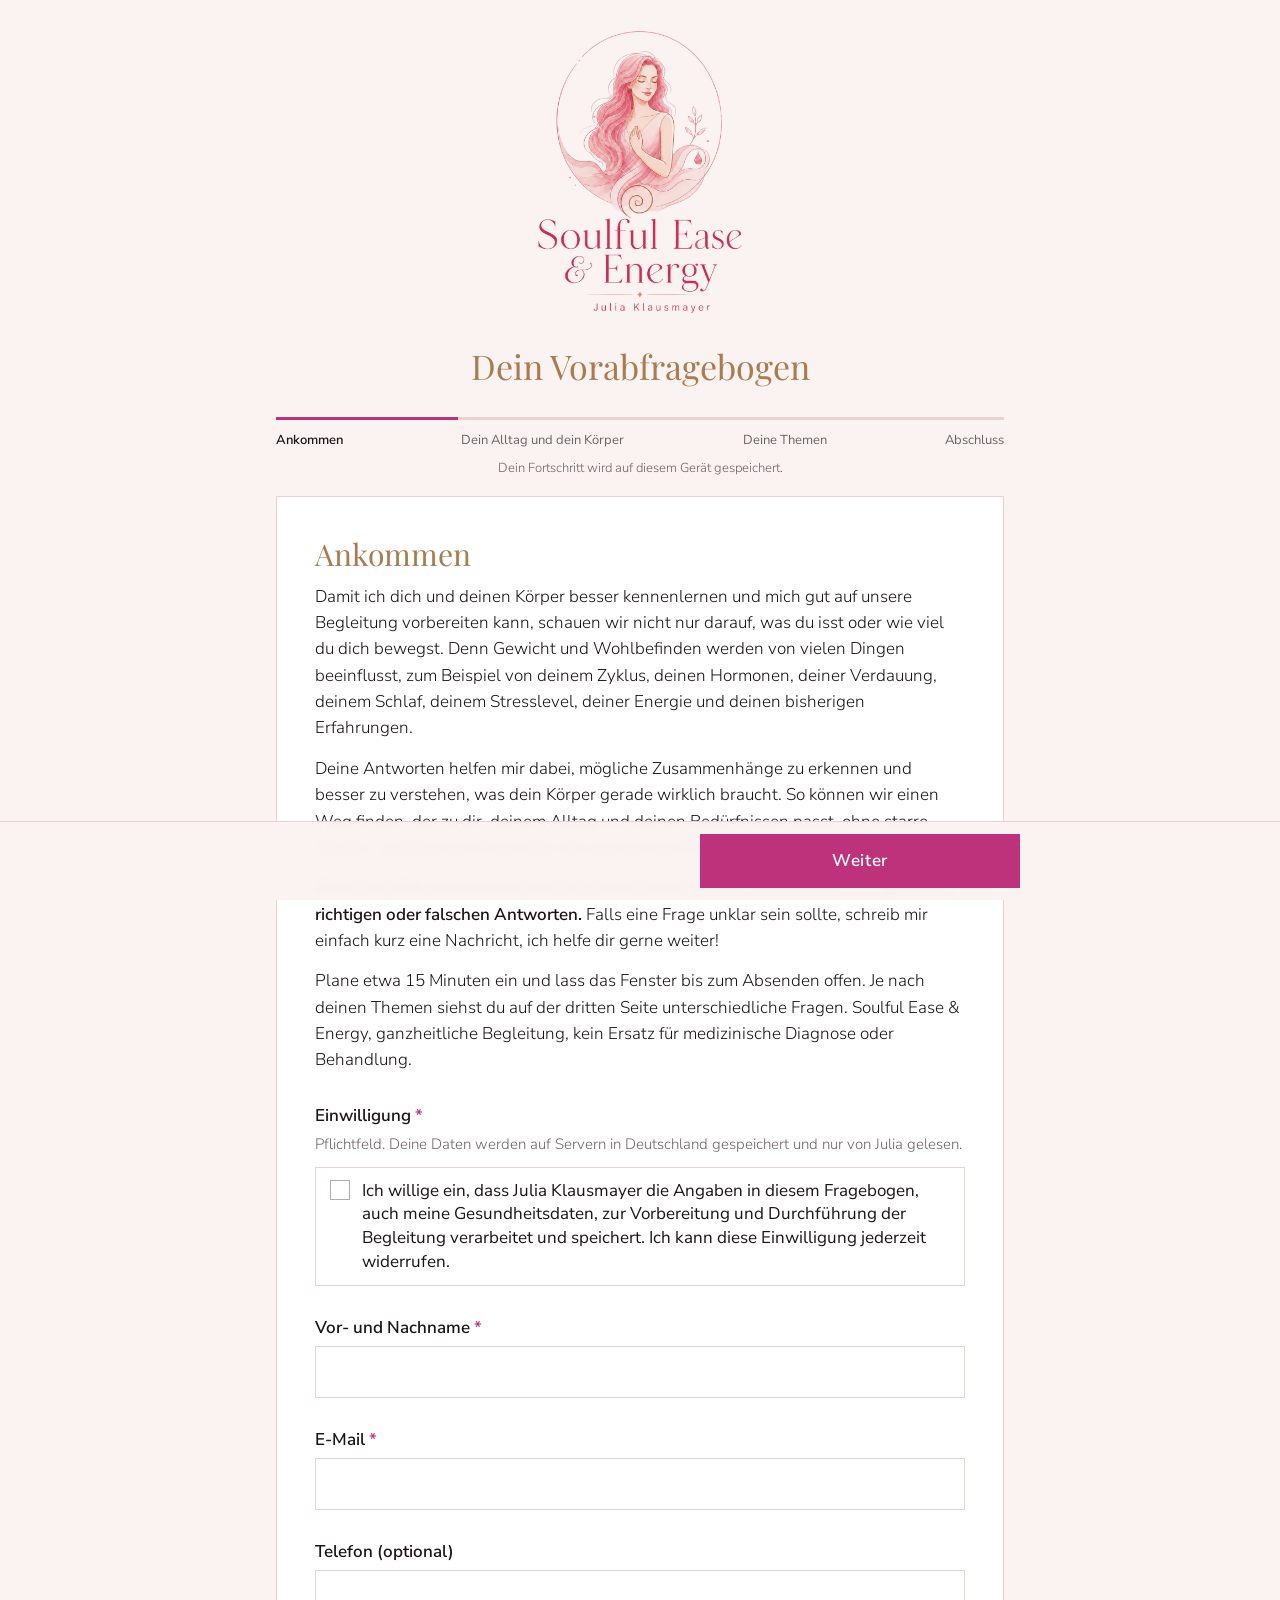
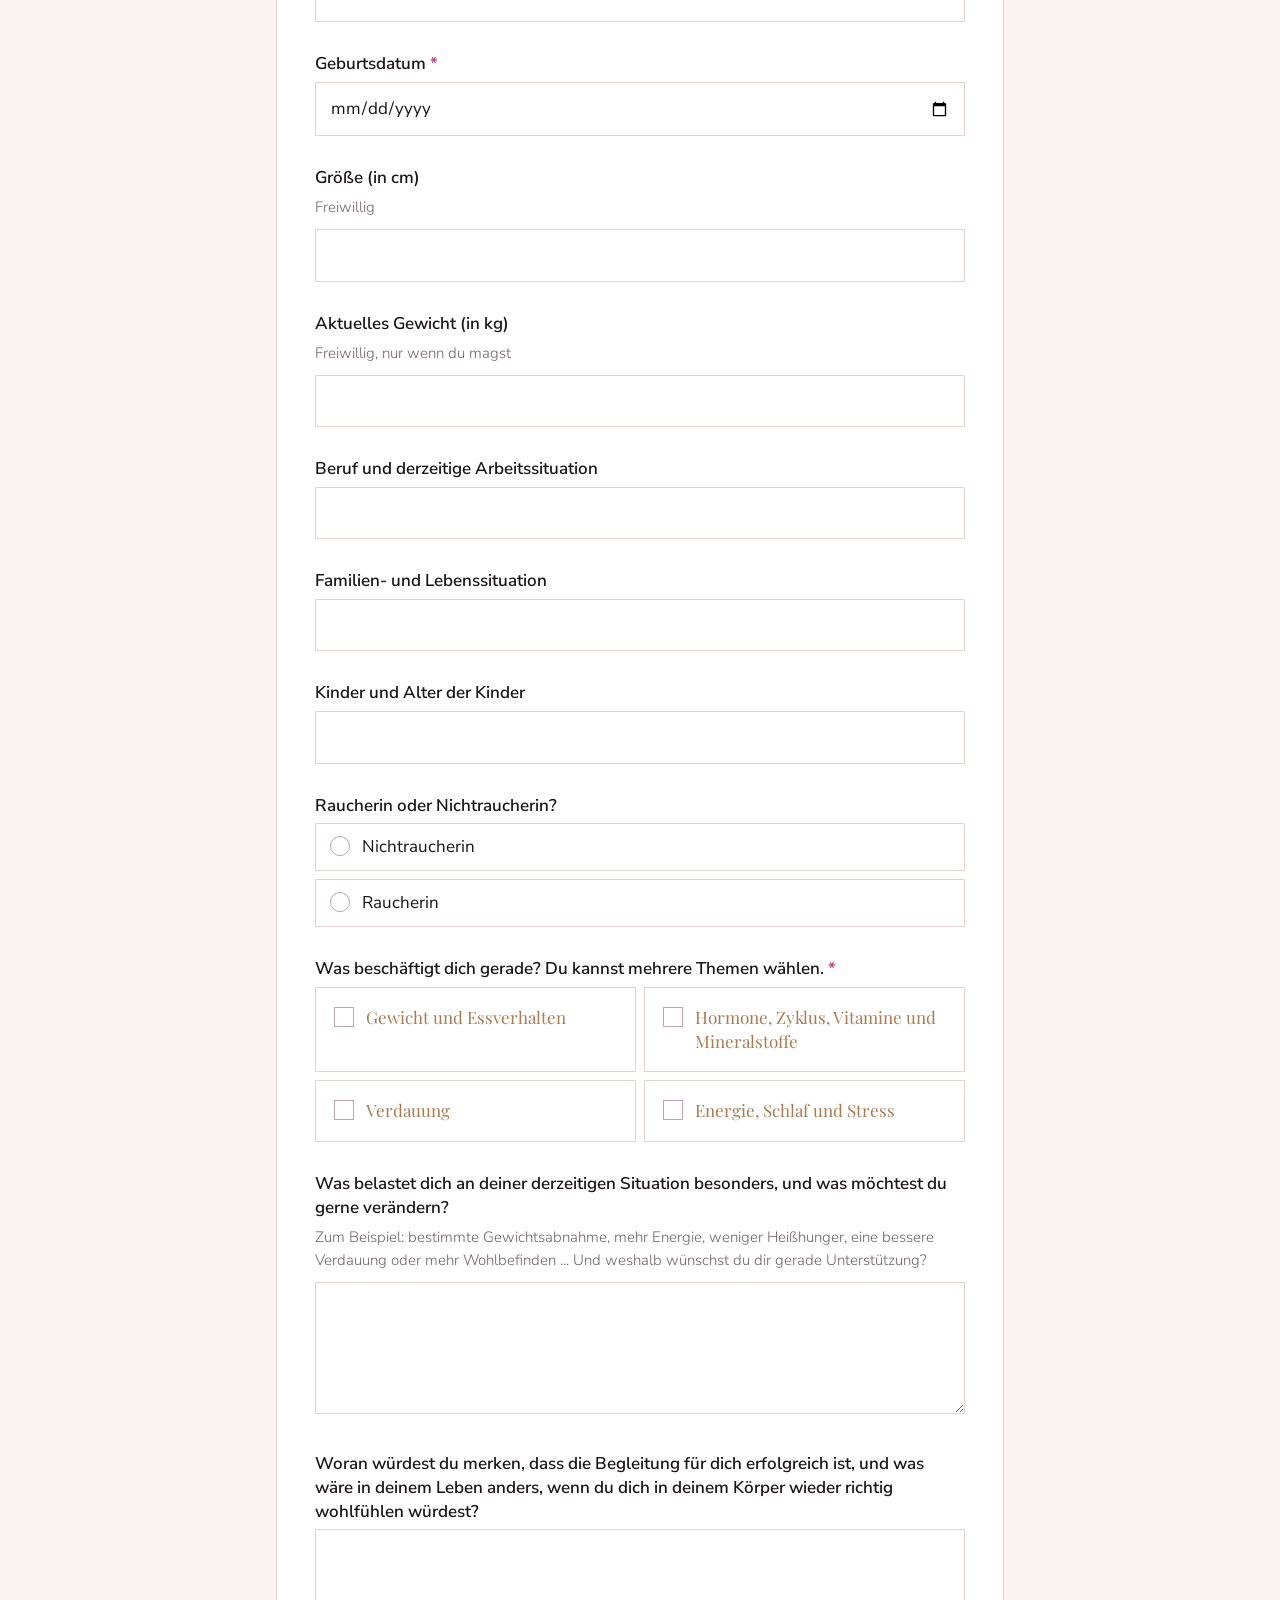
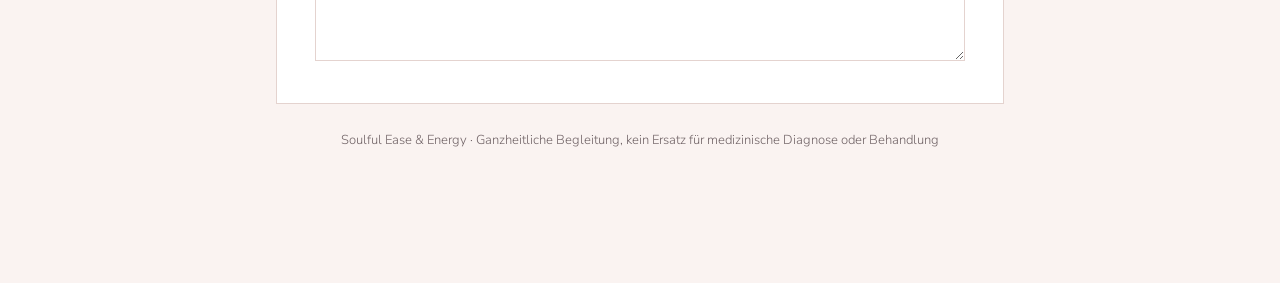
==== index.html @ 5e5cd9d3 "Vorabfragebogen: erste Version Co-Authored-By: Claude Sonnet 5.5 <noreply@anthropic.com>" ====
<!doctype html>
<html lang="de">
<head>
<meta charset="utf-8">
<meta name="viewport" content="width=device-width,initial-scale=1">
<meta name="robots" content="noindex,nofollow">
<title>Vorabfragebogen | Soulful Ease &amp; Energy</title>
<link rel="stylesheet" href="fonts/fonts.css">
<style>
:root{
  --head:#a97b4f; --bg:#FAF3F1; --card:#FFFFFF; --ink:#1a1415; --soft:#6f6265; --line:#e4d3cf; --accent:#BE327B; --accent-dark:#9f2866; --tint:#f6e3ea;
  --serif:'Playfair Display',Georgia,serif; --sans:'Nunito Sans','Avenir Next',Avenir,system-ui,sans-serif;
}
*{box-sizing:border-box}
html{-webkit-text-size-adjust:100%}
body{margin:0;background:var(--bg);color:var(--ink);font-family:var(--sans);font-weight:300;font-size:17px;line-height:1.55}
.wrap{max-width:760px;margin:0 auto;padding:0 16px 120px}
header.brand{padding:28px 0 8px;text-align:center}
.brand .name{font-family:var(--serif);font-size:30px;letter-spacing:.01em;line-height:1.15}
.brand .by{font-family:var(--serif);font-size:34px;line-height:1.2;color:var(--head);margin-top:30px;font-weight:400}
@media (max-width:560px){.brand .by{font-size:28px;margin-top:24px}}
.progress{margin:22px 0 6px}
.progress .bar{height:3px;background:var(--line);position:relative}
.progress .bar i{position:absolute;left:0;top:0;bottom:0;background:var(--accent);transition:width .35s}
.progress .labels{display:flex;justify-content:space-between;margin-top:10px;font-size:13px;color:var(--soft);font-weight:400}
.progress .labels span.on{color:var(--ink);font-weight:600}
@media (max-width:560px){.progress .labels span:not(.on){display:none}.progress .labels{justify-content:center}}
.saved{font-size:13px;color:var(--soft);text-align:center;margin:8px 0 0;min-height:18px}
.card{background:var(--card);border:1px solid var(--line);padding:26px 22px;margin-top:18px}
@media (min-width:600px){.card{padding:34px 38px}}
h1,h2,h3{font-family:var(--serif);font-weight:400;margin:0;color:var(--head)}
.brand .logo{display:block;width:210px;max-width:60%;height:auto;margin:0 auto 4px;mix-blend-mode:multiply}
.opts.big .opt{color:var(--head)}
.steptitle{font-size:30px;margin-bottom:6px}
.stepsub{color:var(--soft);margin:0 0 6px}
.field{margin-top:30px}
.field.hidden{display:none}
.field > .lbl{display:block;font-size:17px;font-weight:600;line-height:1.4;margin-bottom:6px}
.field > .lbl .req{color:var(--accent)}
.field > .desc{font-size:15px;color:var(--soft);margin:0 0 10px;font-weight:300}
.divider{margin-top:46px;padding-top:26px;border-top:1px solid var(--line)}
.divider h2{font-size:26px}
.content{margin-top:6px}
.content p{margin:0 0 14px}
input[type=text],input[type=email],input[type=tel],input[type=number],input[type=date],textarea{
  width:100%;font:inherit;font-weight:400;color:var(--ink);background:#fff;border:1px solid var(--line);border-radius:0;padding:12px 14px;outline:none;transition:border-color .15s, box-shadow .15s}
textarea{min-height:110px;resize:vertical}
input:focus,textarea:focus{border-color:var(--accent);box-shadow:0 0 0 3px rgba(190,50,123,.12)}
.opts{display:grid;gap:8px;margin-top:6px}
.opts.grid{grid-template-columns:1fr}
@media (min-width:640px){.opts.grid{grid-template-columns:1fr 1fr}}
.opt{position:relative;display:flex;align-items:flex-start;gap:12px;border:1px solid var(--line);background:#fff;padding:11px 14px;cursor:pointer;transition:border-color .15s,background .15s;font-weight:400;line-height:1.4}
.opt:hover{border-color:#c9a9b8}
.opt input{position:absolute;opacity:0;pointer-events:none}
.opt .mark{flex:0 0 20px;height:20px;margin-top:1px;border:1.5px solid #bda4ad;background:#fff;display:flex;align-items:center;justify-content:center;transition:all .15s}
.opt.radio .mark{border-radius:50%}
.opt input:checked ~ .mark{background:var(--accent);border-color:var(--accent)}
.opt input:checked ~ .mark::after{content:"";width:5px;height:10px;border:solid #fff;border-width:0 2px 2px 0;transform:rotate(45deg) translate(-1px,-1px)}
.opt.radio input:checked ~ .mark::after{width:8px;height:8px;border:0;border-radius:50%;background:#fff;transform:none}
.opt:has(input:checked){border-color:var(--accent);background:var(--tint)}
.opt:has(input:focus-visible){box-shadow:0 0 0 3px rgba(190,50,123,.2)}
.opts.big .opt{padding:18px 18px;font-size:17px;font-family:var(--serif);font-weight:400}
.opts.big{grid-template-columns:1fr}
@media (min-width:640px){.opts.big{grid-template-columns:1fr 1fr}}
.err{color:#b0233f;font-size:14px;margin-top:8px;display:none;font-weight:400}
.field.invalid .err{display:block}
.field.invalid input[type=text],.field.invalid input[type=email],.field.invalid input[type=date],.field.invalid textarea,.field.invalid .opt{border-color:#d98aa0}
.rep .row{display:grid;grid-template-columns:1fr;gap:8px;padding:12px;border:1px solid var(--line);margin-top:8px;background:#fffdfc;position:relative}
@media (min-width:640px){.rep .row{grid-template-columns:2fr 1.2fr 1fr}}
.rep .row small{color:var(--soft);display:block;font-size:12px;margin-bottom:2px;font-weight:400}
.rep .rm{position:absolute;right:6px;top:2px;background:none;border:0;font-size:20px;color:var(--soft);cursor:pointer}
.link{background:none;border:0;color:var(--accent);font:inherit;font-weight:600;cursor:pointer;padding:8px 0;text-decoration:underline;text-underline-offset:3px}
.nav{position:fixed;left:0;right:0;bottom:0;background:rgba(250,243,241,.96);backdrop-filter:blur(6px);border-top:1px solid var(--line);padding:12px 16px;z-index:5}
.nav .in{max-width:760px;margin:0 auto;display:flex;gap:12px;justify-content:space-between}
.btn{font:inherit;font-weight:600;letter-spacing:.04em;padding:13px 28px;border:1px solid var(--ink);background:transparent;color:var(--ink);cursor:pointer;transition:all .15s}
.btn:hover{background:var(--ink);color:#fff}
.btn.primary{background:var(--accent);border-color:var(--accent);color:#fff;flex:1;max-width:320px;margin-left:auto}
.btn.primary:hover{background:var(--accent-dark);border-color:var(--accent-dark)}
.btn[disabled]{opacity:.4;pointer-events:none}
.done{text-align:center;padding:30px 4px}
.done h2{font-size:32px;margin-bottom:14px}
.demo{background:#fff7e0;border:1px solid #ecd48a;padding:10px 14px;font-size:14px;margin-top:16px;color:#5b4a14;font-weight:400}
.hint{font-size:13px;color:var(--soft);text-align:center;margin-top:26px}
</style>
</head>
<body>
<div class="wrap">
  <header class="brand">
    <img class="logo" src="[data-uri]" alt="Soulful Ease &amp; Energy, Julia Klausmayer">
    <div class="by">Dein Vorabfragebogen</div>
  </header>
  <div class="progress"><div class="bar"><i id="bar"></i></div><div class="labels" id="labels"></div></div>
  <div class="saved" id="saved"></div>
  <input id="hp" type="text" tabindex="-1" autocomplete="off" aria-hidden="true" style="position:absolute;left:-9999px;width:1px;height:1px;opacity:0">
  <main id="main"></main>
  <p class="hint">Soulful Ease &amp; Energy · Ganzheitliche Begleitung, kein Ersatz für medizinische Diagnose oder Behandlung</p>
</div>
<div class="nav"><div class="in"><button class="btn" id="back">Zurück</button><button class="btn primary" id="next">Weiter</button></div></div>

<script>
const FORM = {"_type":"formsapp_form_export","_version":1,"exported_at":"2026-10-21T19:02:35.570Z","title":"Soulful Ease & Energy Vorabfragebogen","formType":"form","config":{"steps":[{"id":"step_1","title":"Ankommen","fields":[{"description":"","content":"\u003cp>Damit ich dich und deinen Körper besser kennenlernen und mich gut auf unsere Begleitung vorbereiten kann, schauen wir nicht nur darauf, was du isst oder wie viel du dich bewegst. Denn Gewicht und Wohlbefinden werden von vielen Dingen beeinflusst, zum Beispiel von deinem Zyklus, deinen Hormonen, deiner Verdauung, deinem Schlaf, deinem Stresslevel, deiner Energie und deinen bisherigen Erfahrungen.\u003c/p>\u003cp>Deine Antworten helfen mir dabei, mögliche Zusammenhänge zu erkennen und besser zu verstehen, was dein Körper gerade wirklich braucht. So können wir einen Weg finden, der zu dir, deinem Alltag und deinen Bedürfnissen passt, ohne starre Regeln, zusätzlichen Druck oder die nächste kurzfristige Diät.\u003c/p>\u003cp>\u003cb>Nimm dir bitte ausreichend Zeit. Du musst nichts perfekt beantworten. Es gibt keine richtigen oder falschen Antworten.\u003c/b> Falls eine Frage unklar sein sollte, schreib mir einfach kurz eine Nachricht, ich helfe dir gerne weiter!\u003c/p>\u003cp>Plane etwa 15 Minuten ein und lass das Fenster bis zum Absenden offen. Je nach deinen Themen siehst du auf der dritten Seite unterschiedliche Fragen. Soulful Ease &amp; Energy, ganzheitliche Begleitung, kein Ersatz für medizinische Diagnose oder Behandlung.\u003c/p>","label":"Willkommen","id":"field_1","type":"content","required":false,"hideLabel":true,"readOnly":false,"conditionalLogic":{"enabled":false,"action":"show","rules":[{"group":[{"field":"","operator":"is","value":""}]}]}},{"description":"Pflichtfeld. Deine Daten werden auf Servern in Deutschland gespeichert und nur von Julia gelesen.","choices":["Ich willige ein, dass Julia Klausmayer die Angaben in diesem Fragebogen, auch meine Gesundheitsdaten, zur Vorbereitung und Durchführung der Begleitung verarbeitet und speichert. Ich kann diese Einwilligung jederzeit widerrufen."],"choiceLayout":"1col","useIconChoices":false,"choiceIcons":[],"iconColor":"#3b82f6","iconSize":"medium","maxSelections":"","label":"Einwilligung","id":"field_2","type":"checkbox","required":true,"hideLabel":false,"readOnly":false,"conditionalLogic":{"enabled":false,"action":"show","rules":[{"group":[{"field":"","operator":"is","value":""}]}]}},{"placeholder":"","description":"","inputMask":"","lengthLimit":{"enabled":false,"max":"","type":"characters"},"label":"Vor- und Nachname","id":"field_3","type":"text","required":true,"hideLabel":false,"readOnly":false,"conditionalLogic":{"enabled":false,"action":"show","rules":[{"group":[{"field":"","operator":"is","value":""}]}]}},{"placeholder":"","description":"","label":"E-Mail","id":"field_4","type":"email","required":true,"hideLabel":false,"readOnly":false,"conditionalLogic":{"enabled":false,"action":"show","rules":[{"group":[{"field":"","operator":"is","value":""}]}]}},{"placeholder":"","description":"","defaultCountry":"at","label":"Telefon (optional)","id":"field_5","type":"phone","required":false,"hideLabel":false,"readOnly":false,"conditionalLogic":{"enabled":false,"action":"show","rules":[{"group":[{"field":"","operator":"is","value":""}]}]}},{"placeholder":"","description":"","dateType":"date","dateFormat":"d.m.Y","timeFormat":"24h","timeInterval":30,"limitDays":{"enabled":false,"days":[1,2,3,4,5]},"disablePast":false,"disableToday":false,"label":"Geburtsdatum","id":"field_6","type":"date","required":true,"hideLabel":false,"readOnly":false,"conditionalLogic":{"enabled":false,"action":"show","rules":[{"group":[{"field":"","operator":"is","value":""}]}]}},{"placeholder":"","description":"Freiwillig","min":"","max":"","step":1,"label":"Größe (in cm)","id":"field_7","type":"number","required":false,"hideLabel":false,"readOnly":false,"conditionalLogic":{"enabled":false,"action":"show","rules":[{"group":[{"field":"","operator":"is","value":""}]}]}},{"placeholder":"","description":"Freiwillig, nur wenn du magst","min":"","max":"","step":1,"label":"Aktuelles Gewicht (in kg)","id":"field_8","type":"number","required":false,"hideLabel":false,"readOnly":false,"conditionalLogic":{"enabled":false,"action":"show","rules":[{"group":[{"field":"","operator":"is","value":""}]}]}},{"placeholder":"","description":"","inputMask":"","lengthLimit":{"enabled":false,"max":"","type":"characters"},"label":"Beruf und derzeitige Arbeitssituation","id":"field_9","type":"text","required":false,"hideLabel":false,"readOnly":false,"conditionalLogic":{"enabled":false,"action":"show","rules":[{"group":[{"field":"","operator":"is","value":""}]}]}},{"placeholder":"","description":"","inputMask":"","lengthLimit":{"enabled":false,"max":"","type":"characters"},"label":"Familien- und Lebenssituation","id":"field_10","type":"text","required":false,"hideLabel":false,"readOnly":false,"conditionalLogic":{"enabled":false,"action":"show","rules":[{"group":[{"field":"","operator":"is","value":""}]}]}},{"placeholder":"","description":"","inputMask":"","lengthLimit":{"enabled":false,"max":"","type":"characters"},"label":"Kinder und Alter der Kinder","id":"field_11","type":"text","required":false,"hideLabel":false,"readOnly":false,"conditionalLogic":{"enabled":false,"action":"show","rules":[{"group":[{"field":"","operator":"is","value":""}]}]}},{"description":"","choices":["Nichtraucherin","Raucherin"],"choiceLayout":"1col","useIconChoices":false,"choiceIcons":[],"iconColor":"#3b82f6","iconSize":"medium","label":"Raucherin oder Nichtraucherin?","id":"field_12","type":"radio","required":false,"hideLabel":false,"readOnly":false,"conditionalLogic":{"enabled":false,"action":"show","rules":[{"group":[{"field":"","operator":"is","value":""}]}]}},{"placeholder":"","description":"","inputMask":"","lengthLimit":{"enabled":false,"max":"","type":"characters"},"label":"Wenn Raucherin: Wie viel pro Tag?","id":"field_13","type":"text","required":false,"hideLabel":false,"readOnly":false,"conditionalLogic":{"enabled":true,"action":"show","rules":[{"group":[{"field":"field_12","operator":"is","value":"Raucherin"}]}]}},{"description":"","choices":["Gewicht und Essverhalten","Hormone, Zyklus, Vitamine und Mineralstoffe","Verdauung","Energie, Schlaf und Stress"],"choiceLayout":"1col","useIconChoices":false,"choiceIcons":[],"iconColor":"#3b82f6","iconSize":"medium","maxSelections":"","label":"Was beschäftigt dich gerade? Du kannst mehrere Themen wählen.","id":"field_15","type":"checkbox","required":true,"hideLabel":false,"readOnly":false,"conditionalLogic":{"enabled":false,"action":"show","rules":[{"group":[{"field":"","operator":"is","value":""}]}]}},{"description":"","choices":["Gewicht und Essverhalten","Hormone, Zyklus, Vitamine und Mineralstoffe","Verdauung","Energie, Schlaf und Stress"],"choiceLayout":"1col","useIconChoices":false,"choiceIcons":[],"iconColor":"#3b82f6","iconSize":"medium","label":"Welches Thema ist dir davon am wichtigsten?","id":"field_16","type":"radio","required":false,"hideLabel":false,"readOnly":false,"conditionalLogic":{"enabled":true,"action":"show","rules":[{"group":[{"field":"field_15","operator":"is","value":"Gewicht und Essverhalten"},{"field":"field_15","operator":"is","value":"Hormone, Zyklus, Vitamine und Mineralstoffe"}]},{"group":[{"field":"field_15","operator":"is","value":"Gewicht und Essverhalten"},{"field":"field_15","operator":"is","value":"Verdauung"}]},{"group":[{"field":"field_15","operator":"is","value":"Gewicht und Essverhalten"},{"field":"field_15","operator":"is","value":"Energie, Schlaf und Stress"}]},{"group":[{"field":"field_15","operator":"is","value":"Hormone, Zyklus, Vitamine und Mineralstoffe"},{"field":"field_15","operator":"is","value":"Verdauung"}]},{"group":[{"field":"field_15","operator":"is","value":"Hormone, Zyklus, Vitamine und Mineralstoffe"},{"field":"field_15","operator":"is","value":"Energie, Schlaf und Stress"}]},{"group":[{"field":"field_15","operator":"is","value":"Verdauung"},{"field":"field_15","operator":"is","value":"Energie, Schlaf und Stress"}]}]}},{"placeholder":"","description":"Zum Beispiel: bestimmte Gewichtsabnahme, mehr Energie, weniger Heißhunger, eine bessere Verdauung oder mehr Wohlbefinden ... Und weshalb wünschst du dir gerade Unterstützung?","rows":4,"lengthLimit":{"enabled":false,"max":"","type":"characters"},"label":"Was belastet dich an deiner derzeitigen Situation besonders, und was möchtest du gerne verändern?","id":"field_14","type":"textarea","required":false,"hideLabel":false,"readOnly":false,"conditionalLogic":{"enabled":false,"action":"show","rules":[{"group":[{"field":"","operator":"is","value":""}]}]}},{"placeholder":"","description":"","rows":4,"lengthLimit":{"enabled":false,"max":"","type":"characters"},"label":"Woran würdest du merken, dass die Begleitung für dich erfolgreich ist, und was wäre in deinem Leben anders, wenn du dich in deinem Körper wieder richtig wohlfühlen würdest?","id":"field_18","type":"textarea","required":false,"hideLabel":false,"readOnly":false,"conditionalLogic":{"enabled":false,"action":"show","rules":[{"group":[{"field":"","operator":"is","value":""}]}]}}]},{"id":"step_2","title":"Dein Alltag und dein Körper","fields":[{"description":"","label":"Dein Alltag","id":"field_19","type":"divider","required":false,"hideLabel":false,"readOnly":false,"conditionalLogic":{"enabled":false,"action":"show","rules":[{"group":[{"field":"","operator":"is","value":""}]}]}},{"placeholder":"","description":"","rows":4,"lengthLimit":{"enabled":false,"max":"","type":"characters"},"label":"Wie würdest du deinen derzeitigen Alltag beschreiben?","id":"field_20","type":"textarea","required":false,"hideLabel":false,"readOnly":false,"conditionalLogic":{"enabled":false,"action":"show","rules":[{"group":[{"field":"","operator":"is","value":""}]}]}},{"description":"","choices":["Ja","Teilweise","Nein"],"choiceLayout":"1col","useIconChoices":false,"choiceIcons":[],"iconColor":"#3b82f6","iconSize":"medium","label":"Hast du viel Verantwortung für andere?","id":"field_21","type":"radio","required":false,"hideLabel":false,"readOnly":false,"conditionalLogic":{"enabled":false,"action":"show","rules":[{"group":[{"field":"","operator":"is","value":""}]}]}},{"description":"","choices":["Sehr gut","Eher gut","Eher wenig","Kaum"],"choiceLayout":"1col","useIconChoices":false,"choiceIcons":[],"iconColor":"#3b82f6","iconSize":"medium","label":"Wie nimmst du deinen Körper im Alltag wahr?","id":"field_22","type":"radio","required":false,"hideLabel":false,"readOnly":false,"conditionalLogic":{"enabled":false,"action":"show","rules":[{"group":[{"field":"","operator":"is","value":""}]}]}},{"description":"","label":"Dein Körper aus ganzheitlicher Sicht","id":"field_23","type":"divider","required":false,"hideLabel":false,"readOnly":false,"conditionalLogic":{"enabled":false,"action":"show","rules":[{"group":[{"field":"","operator":"is","value":""}]}]}},{"description":"Die folgenden Fragen helfen dabei, deine individuelle Konstitution und mögliche Zusammenhänge aus Sicht von TCM und Ayurveda besser einzuschätzen.","choices":["Ich fühle mich häufig schwer oder träge.","Ich neige zu Wassereinlagerungen oder Verschleimung.","Ich habe oft einen Blähbauch oder weichen Stuhl.","Ich habe häufig Süßhunger.","Ich grüble viel oder mache mir viele Gedanken.","Ich bin schnell gereizt oder innerlich angespannt.","Ich seufze häufig oder spüre Druck im Brust- oder Rippenbereich.","Ich bin häufig unruhig und gedanklich überall gleichzeitig.","Mein Appetit und meine Verdauung sind sehr unregelmäßig.","Ich neige zu Trockenheit, zum Beispiel trockener Haut oder Verstopfung.","Ich neige zu Sodbrennen, Entzündungen oder starker Gereiztheit.","Ich setze mich selbst stark unter Druck.","Ich habe häufig wenig Muskelkraft.","Ich neige zu blauen Flecken.","Ich habe häufig weißen oder vermehrten Ausfluss.","Ich habe häufiges Wasserlassen oder Rückenschwäche.","Nichts davon fällt mir besonders auf."],"choiceLayout":"1col","useIconChoices":false,"choiceIcons":[],"iconColor":"#3b82f6","iconSize":"medium","maxSelections":"","label":"Was beschreibt dich aktuell am ehesten?","id":"field_24","type":"checkbox","required":false,"hideLabel":false,"readOnly":false,"conditionalLogic":{"enabled":false,"action":"show","rules":[{"group":[{"field":"","operator":"is","value":""}]}]}},{"description":"","choices":["Mir ist häufig kalt.","Ich habe oft kalte Hände oder Füße.","Ich habe oft einen kalten Bauch.","Ich brauche viel Wärme.","Mir ist häufig heiß.","Ich schwitze schnell oder stark.","Ich schwitze kaum.","Ich habe Hitzewallungen.","Ich wache nachts verschwitzt auf.","Mein Temperaturempfinden ist unauffällig."],"choiceLayout":"1col","useIconChoices":false,"choiceIcons":[],"iconColor":"#3b82f6","iconSize":"medium","maxSelections":"","label":"Wie ist dein Temperaturempfinden?","id":"field_25","type":"checkbox","required":false,"hideLabel":false,"readOnly":false,"conditionalLogic":{"enabled":false,"action":"show","rules":[{"group":[{"field":"","operator":"is","value":""}]}]}},{"description":"","choices":["Nein","Ja, besonders in den Beinen","Ja, an Händen oder Fingern","Ja, im Gesicht","Ja, am Bauch","Ja, besonders vor der Periode","Ja, wetterabhängig"],"choiceLayout":"1col","useIconChoices":false,"choiceIcons":[],"iconColor":"#3b82f6","iconSize":"medium","maxSelections":"","label":"Neigst du zu Wassereinlagerungen oder einem Schweregefühl im Körper?","id":"field_26","type":"checkbox","required":false,"hideLabel":false,"readOnly":false,"conditionalLogic":{"enabled":true,"action":"show","rules":[{"group":[{"field":"field_24","operator":"is","value":"Ich neige zu Wassereinlagerungen oder Verschleimung."}]}]}},{"description":"","choices":["geschwollen","Zahneindrücke an den Seiten","weißlicher Belag","gelblicher Belag","sehr dicker Belag","kann ich nicht beurteilen"],"choiceLayout":"1col","useIconChoices":false,"choiceIcons":[],"iconColor":"#3b82f6","iconSize":"medium","maxSelections":"","label":"Welche Beobachtungen treffen auf deine Zunge zu?","id":"field_27","type":"checkbox","required":false,"hideLabel":false,"readOnly":false,"conditionalLogic":{"enabled":false,"action":"show","rules":[{"group":[{"field":"","operator":"is","value":""}]}]}},{"placeholder":"","description":"","inputMask":"","lengthLimit":{"enabled":false,"max":"","type":"characters"},"label":"Welche Jahreszeit oder welches Wetter belastet dich evtl. besonders?","id":"field_28","type":"text","required":false,"hideLabel":false,"readOnly":false,"conditionalLogic":{"enabled":false,"action":"show","rules":[{"group":[{"field":"","operator":"is","value":""}]}]}},{"description":"","choices":["Eher warm","Eher kalt","Gemischt"],"choiceLayout":"1col","useIconChoices":false,"choiceIcons":[],"iconColor":"#3b82f6","iconSize":"medium","label":"Isst du eher warm, kalt oder gemischt?","id":"field_29","type":"radio","required":false,"hideLabel":false,"readOnly":false,"conditionalLogic":{"enabled":false,"action":"show","rules":[{"group":[{"field":"","operator":"is","value":""}]}]}},{"placeholder":"","description":"","rows":4,"lengthLimit":{"enabled":false,"max":"","type":"characters"},"label":"Gibt es noch weitere Körperbeobachtungen, die dir auffallen, auch wenn du nicht weißt, ob sie mit deinem Gewicht oder deinen Themen zusammenhängen?","id":"field_30","type":"textarea","required":false,"hideLabel":false,"readOnly":false,"conditionalLogic":{"enabled":false,"action":"show","rules":[{"group":[{"field":"","operator":"is","value":""}]}]}},{"description":"","label":"Verdauung","id":"field_31","type":"divider","required":false,"hideLabel":false,"readOnly":false,"conditionalLogic":{"enabled":false,"action":"show","rules":[{"group":[{"field":"","operator":"is","value":""}]}]}},{"description":"","choices":["Blähungen","Völlegefühl","sichtbarer oder gespannter Blähbauch","Bauchschmerzen","Verstopfung","Durchfall","wechselnd zwischen Verstopfung und Durchfall","Sodbrennen","Übelkeit","Aufstoßen","keine nennenswerten Beschwerden"],"choiceLayout":"1col","useIconChoices":false,"choiceIcons":[],"iconColor":"#3b82f6","iconSize":"medium","maxSelections":"","label":"Wie ist deine Verdauung, und hast du Beschwerden? Wenn ja, welche?","id":"field_32","type":"checkbox","required":false,"hideLabel":false,"readOnly":false,"conditionalLogic":{"enabled":false,"action":"show","rules":[{"group":[{"field":"","operator":"is","value":""}]}]}},{"placeholder":"","description":"","inputMask":"","lengthLimit":{"enabled":false,"max":"","type":"characters"},"label":"Möchtest du zu deiner Verdauung noch etwas ergänzen? (optional)","id":"field_33","type":"text","required":false,"hideLabel":false,"readOnly":false,"conditionalLogic":{"enabled":false,"action":"show","rules":[{"group":[{"field":"","operator":"is","value":""}]}]}},{"description":"","label":"Energie, Schlaf und Stress","id":"field_34","type":"divider","required":false,"hideLabel":false,"readOnly":false,"conditionalLogic":{"enabled":false,"action":"show","rules":[{"group":[{"field":"","operator":"is","value":""}]}]}},{"description":"Welche Aussagen treffen auf dich zu?","choices":["Ich bin morgens schwer in Gang zu bringen.","Ich habe vormittags ein Energietief.","Ich bin nach dem Mittagessen sehr müde.","Ich habe nachmittags ein starkes Tief.","Abends werde ich plötzlich wieder wacher.","Meine Energie ist relativ stabil.","Meine Energie ist von Tag zu Tag sehr unterschiedlich."],"choiceLayout":"1col","useIconChoices":false,"choiceIcons":[],"iconColor":"#3b82f6","iconSize":"medium","maxSelections":"","label":"Wie ist deine Energie im Tagesverlauf?","id":"field_35","type":"checkbox","required":false,"hideLabel":false,"readOnly":false,"conditionalLogic":{"enabled":false,"action":"show","rules":[{"group":[{"field":"","operator":"is","value":""}]}]}},{"description":"","choices":["Ich schlafe meistens gut und erholsam.","Ich brauche lange zum Einschlafen.","Ich wache nachts häufig auf.","Ich wache sehr früh auf und kann nicht mehr einschlafen.","Ich schlafe leicht und unruhig.","Ich habe nachts ein Gedankenkarussell.","Ich wache wegen Hitze oder Schwitzen auf.","Ich muss nachts häufig auf die Toilette."],"choiceLayout":"1col","useIconChoices":false,"choiceIcons":[],"iconColor":"#3b82f6","iconSize":"medium","maxSelections":"","label":"Wie würdest du deinen Schlaf beschreiben?","id":"field_36","type":"checkbox","required":false,"hideLabel":false,"readOnly":false,"conditionalLogic":{"enabled":false,"action":"show","rules":[{"group":[{"field":"","operator":"is","value":""}]}]}},{"placeholder":"","description":"","inputMask":"","lengthLimit":{"enabled":false,"max":"","type":"characters"},"label":"Wachst du nachts häufig zu einer ähnlichen Uhrzeit auf? Wenn ja, wann?","id":"field_37","type":"text","required":false,"hideLabel":false,"readOnly":false,"conditionalLogic":{"enabled":false,"action":"show","rules":[{"group":[{"field":"","operator":"is","value":""}]}]}},{"description":"","choices":["Erholt","Nur manchmal erholt","Müde oder wie gerädert"],"choiceLayout":"1col","useIconChoices":false,"choiceIcons":[],"iconColor":"#3b82f6","iconSize":"medium","label":"Wie fühlst du dich morgens nach dem Aufstehen?","id":"field_38","type":"radio","required":false,"hideLabel":false,"readOnly":false,"conditionalLogic":{"enabled":false,"action":"show","rules":[{"group":[{"field":"","operator":"is","value":""}]}]}},{"placeholder":"","description":"","min":0,"max":10,"step":1,"label":"Wie hoch empfindest du dein derzeitiges Stresslevel? (0 = gar nicht, 10 = sehr stark)","id":"field_39","type":"number","required":false,"hideLabel":false,"readOnly":false,"conditionalLogic":{"enabled":false,"action":"show","rules":[{"group":[{"field":"","operator":"is","value":""}]}]}},{"description":"","choices":["Ich funktioniere meistens einfach weiter.","Ich merke oft erst spät, dass mir alles zu viel wird.","Mein Kopf ist ständig aktiv.","Ich kann schwer abschalten.","Ich brauche Kaffee, Zucker oder Essen, um durchzuhalten.","Ich habe wenig Zeit für mich.","Ich kann mich grundsätzlich gut entspannen."],"choiceLayout":"1col","useIconChoices":false,"choiceIcons":[],"iconColor":"#3b82f6","iconSize":"medium","maxSelections":"","label":"Welche Aussagen zum Thema Stress treffen auf dich zu?","id":"field_40","type":"checkbox","required":false,"hideLabel":false,"readOnly":false,"conditionalLogic":{"enabled":false,"action":"show","rules":[{"group":[{"field":"","operator":"is","value":""}]}]}},{"placeholder":"","description":"","rows":4,"lengthLimit":{"enabled":false,"max":"","type":"characters"},"label":"Hast du das Gefühl, Kaffee hält dich am Leben? Wie viel Kaffee trinkst du, zu welchen Zeiten, und wie geht es dir ohne?","id":"field_41","type":"textarea","required":false,"hideLabel":false,"readOnly":false,"conditionalLogic":{"enabled":true,"action":"show","rules":[{"group":[{"field":"field_40","operator":"is","value":"Ich brauche Kaffee, Zucker oder Essen, um durchzuhalten."}]}]}},{"description":"","label":"Essen und Trinken","id":"field_42","type":"divider","required":false,"hideLabel":false,"readOnly":false,"conditionalLogic":{"enabled":false,"action":"show","rules":[{"group":[{"field":"","operator":"is","value":""}]}]}},{"placeholder":"","description":"Bitte beschreibe einen möglichst typischen Tag. Schreib auch dazu, wie viel und was du trinkst (auch Säfte, Limonaden, Light- oder Zero-Getränke, Energydrinks, Alkohol) und ob es Tage gibt, an denen du Mahlzeiten auslässt oder kaum zum Essen kommst, und was die Gründe dafür sind.","rows":8,"lengthLimit":{"enabled":false,"max":"","type":"characters"},"label":"Was isst und trinkst du normalerweise vom Aufstehen bis zum Schlafengehen?","id":"field_43","type":"textarea","required":false,"hideLabel":false,"readOnly":false,"conditionalLogic":{"enabled":false,"action":"show","rules":[{"group":[{"field":"","operator":"is","value":""}]}]}},{"placeholder":"","description":"","rows":4,"lengthLimit":{"enabled":false,"max":"","type":"characters"},"label":"Gibt es Lebensmittel, die du nicht magst, bewusst vermeidest oder nicht verträgst?","id":"field_44","type":"textarea","required":false,"hideLabel":false,"readOnly":false,"conditionalLogic":{"enabled":false,"action":"show","rules":[{"group":[{"field":"","operator":"is","value":""}]}]}},{"description":"","choices":["keine bestimmte","vegetarisch","vegan","glutenfrei","laktosefrei","kohlenhydratreduziert","nach anderen Regeln (bitte unten bei den Lebensmitteln ergänzen)"],"choiceLayout":"1col","useIconChoices":false,"choiceIcons":[],"iconColor":"#3b82f6","iconSize":"medium","maxSelections":"","label":"Ernährst du dich nach einer bestimmten Ernährungsform?","id":"field_45","type":"checkbox","required":false,"hideLabel":false,"readOnly":false,"conditionalLogic":{"enabled":false,"action":"show","rules":[{"group":[{"field":"","operator":"is","value":""}]}]}},{"description":"","label":"Bewegung","id":"field_46","type":"divider","required":false,"hideLabel":false,"readOnly":false,"conditionalLogic":{"enabled":false,"action":"show","rules":[{"group":[{"field":"","operator":"is","value":""}]}]}},{"description":"","choices":["sitzend","teilweise gehend oder stehend","körperlich aktiv","sehr unterschiedlich"],"choiceLayout":"1col","useIconChoices":false,"choiceIcons":[],"iconColor":"#3b82f6","iconSize":"medium","label":"Ist dein Alltag überwiegend:","id":"field_47","type":"radio","required":false,"hideLabel":false,"readOnly":false,"conditionalLogic":{"enabled":false,"action":"show","rules":[{"group":[{"field":"","operator":"is","value":""}]}]}},{"description":"","choices":["Nein","Gelegentlich","Einmal pro Woche","Zwei- bis dreimal pro Woche","Viermal oder öfter"],"choiceLayout":"1col","useIconChoices":false,"choiceIcons":[],"iconColor":"#3b82f6","iconSize":"medium","label":"Machst du regelmäßig Sport oder gezielte Bewegung?","id":"field_48","type":"radio","required":false,"hideLabel":false,"readOnly":false,"conditionalLogic":{"enabled":false,"action":"show","rules":[{"group":[{"field":"","operator":"is","value":""}]}]}},{"placeholder":"","description":"","rows":4,"lengthLimit":{"enabled":false,"max":"","type":"characters"},"label":"Welche Art von Bewegung machst du, und wie fühlst du dich währenddessen und danach?","id":"field_49","type":"textarea","required":false,"hideLabel":false,"readOnly":false,"conditionalLogic":{"enabled":false,"action":"show","rules":[{"group":[{"field":"","operator":"is","value":""}]}]}},{"placeholder":"","description":"","rows":4,"lengthLimit":{"enabled":false,"max":"","type":"characters"},"label":"Gibt es Schmerzen, Verletzungen, Erschöpfung oder andere körperliche Einschränkungen, die berücksichtigt werden müssen?","id":"field_50","type":"textarea","required":false,"hideLabel":false,"readOnly":false,"conditionalLogic":{"enabled":false,"action":"show","rules":[{"group":[{"field":"","operator":"is","value":""}]}]}},{"description":"","label":"Gesundheit, Medikamente und Befunde","id":"field_51","type":"divider","required":false,"hideLabel":false,"readOnly":false,"conditionalLogic":{"enabled":false,"action":"show","rules":[{"group":[{"field":"","operator":"is","value":""}]}]}},{"placeholder":"","description":"","rows":4,"lengthLimit":{"enabled":false,"max":"","type":"characters"},"label":"Welche Erkrankungen, Diagnosen, Operationen oder Allergien bestehen derzeit oder bestanden in der Vergangenheit?","id":"field_52","type":"textarea","required":false,"hideLabel":false,"readOnly":false,"conditionalLogic":{"enabled":false,"action":"show","rules":[{"group":[{"field":"","operator":"is","value":""}]}]}},{"description":"","choices":["Kopfschmerzen oder Migräne","Rücken- oder Nackenschmerzen","Gelenkschmerzen","Muskelschmerzen","schwere Beine","Krampfadern","Hautprobleme","Akne","Ekzeme","Haarausfall","brüchige Nägel","häufige Infekte","Allergien","Atemprobleme","Herzklopfen","Schwindel","niedriger Blutdruck","hoher Blutdruck","erhöhte Blutfette","Fettleber","Gallenbeschwerden","Nierenprobleme","Autoimmunerkrankungen","chronische Schmerzen","keine davon"],"choiceLayout":"1col","useIconChoices":false,"choiceIcons":[],"iconColor":"#3b82f6","iconSize":"medium","maxSelections":"","label":"Bestehen aktuell weitere Beschwerden?","id":"field_53","type":"checkbox","required":false,"hideLabel":false,"readOnly":false,"conditionalLogic":{"enabled":false,"action":"show","rules":[{"group":[{"field":"","operator":"is","value":""}]}]}},{"description":"","choices":["Nein","Ja, ohne bekannte Auffälligkeit","Unterfunktion","Überfunktion","Hashimoto-Thyreoiditis","Schilddrüsenknoten","Schilddrüsenoperation","Sonstiges"],"choiceLayout":"1col","useIconChoices":false,"choiceIcons":[],"iconColor":"#3b82f6","iconSize":"medium","label":"Wurde deine Schilddrüse bereits untersucht?","id":"field_54","type":"radio","required":false,"hideLabel":false,"readOnly":false,"conditionalLogic":{"enabled":false,"action":"show","rules":[{"group":[{"field":"","operator":"is","value":""}]}]}},{"placeholder":"","description":"Bitte nach Möglichkeit mit Dosierung. Wurden in letzter Zeit Medikamente begonnen, abgesetzt oder verändert?","rows":4,"lengthLimit":{"enabled":false,"max":"","type":"characters"},"label":"Welche Medikamente nimmst du derzeit regelmäßig oder bei Bedarf?","id":"field_55","type":"textarea","required":false,"hideLabel":false,"readOnly":false,"conditionalLogic":{"enabled":false,"action":"show","rules":[{"group":[{"field":"","operator":"is","value":""}]}]}},{"description":"Bitte nach Möglichkeit mit Dosierung. Mit dem Plus kannst du weitere Zeilen hinzufügen.","display":"rows","preset":"12","columns":[{"width":12,"fields":[{"placeholder":"","description":"","inputMask":"","lengthLimit":{"enabled":false,"max":"","type":"characters"},"label":"Name des Präparats","id":"field_57","type":"text","required":false,"hideLabel":false,"readOnly":false,"conditionalLogic":{"enabled":false,"action":"show","rules":[{"group":[{"field":"","operator":"is","value":""}]}]}},{"placeholder":"","description":"","inputMask":"","lengthLimit":{"enabled":false,"max":"","type":"characters"},"label":"Dosierung","id":"field_58","type":"text","required":false,"hideLabel":false,"readOnly":false,"conditionalLogic":{"enabled":false,"action":"show","rules":[{"group":[{"field":"","operator":"is","value":""}]}]}},{"placeholder":"","description":"","inputMask":"","lengthLimit":{"enabled":false,"max":"","type":"characters"},"label":"Seit wann","id":"field_59","type":"text","required":false,"hideLabel":false,"readOnly":false,"conditionalLogic":{"enabled":false,"action":"show","rules":[{"group":[{"field":"","operator":"is","value":""}]}]}}]}],"minRows":1,"maxRows":15,"buttonText":"+ Eintrag hinzufügen","label":"Welche Nahrungsergänzungsmittel oder pflanzlichen Präparate nimmst du?","id":"field_56","type":"repeater","required":false,"hideLabel":false,"readOnly":false,"conditionalLogic":{"enabled":false,"action":"show","rules":[{"group":[{"field":"","operator":"is","value":""}]}]}},{"placeholder":"","description":"","rows":4,"lengthLimit":{"enabled":false,"max":"","type":"characters"},"label":"Wann wurde zuletzt ein Blutbild gemacht? Wurden dabei Auffälligkeiten festgestellt?","id":"field_60","type":"textarea","required":false,"hideLabel":false,"readOnly":false,"conditionalLogic":{"enabled":false,"action":"show","rules":[{"group":[{"field":"","operator":"is","value":""}]}]}},{"description":"Zum Beispiel Blutbild oder Schilddrüsenwerte als PDF oder Foto. Maximal 5 Dateien.","allowedExtensions":"pdf,jpg,jpeg,png","maxFileSize":"","maxFiles":5,"label":"Aktuelle Befunde hochladen (optional)","id":"field_61","type":"fileupload","required":false,"hideLabel":false,"readOnly":false,"conditionalLogic":{"enabled":false,"action":"show","rules":[{"group":[{"field":"","operator":"is","value":""}]}]}}]},{"id":"step_3","title":"Deine Themen","fields":[{"description":"","content":"\u003cp>Auf dieser Seite findest du Fragen zu den Themen, die du gewählt hast oder die sich aus deinen bisherigen Antworten ergeben. Beantworte so viel, wie du magst. Was du auslässt, besprechen wir gerne im Gespräch.\u003c/p>","label":"Deine Themen","id":"field_62","type":"content","required":false,"hideLabel":true,"readOnly":false,"conditionalLogic":{"enabled":false,"action":"show","rules":[{"group":[{"field":"","operator":"is","value":""}]}]}},{"description":"","label":"Dein Gewicht und dein Essverhalten","id":"field_63","type":"divider","required":false,"hideLabel":false,"readOnly":false,"conditionalLogic":{"enabled":true,"action":"show","rules":[{"group":[{"field":"field_15","operator":"is","value":"Gewicht und Essverhalten"}]},{"group":[{"field":"field_14","operator":"contains","value":"Gewicht"}]},{"group":[{"field":"field_14","operator":"contains","value":"abnehmen"}]},{"group":[{"field":"field_14","operator":"contains","value":"Abnahme"}]}]}},{"placeholder":"","description":"Bitte beschreibe wichtige Phasen, zum Beispiel Kindheit, Pubertät, Schwangerschaften, Stillzeiten, hormonelle Veränderungen, berufliche oder private Belastungen, Erkrankungen, Operationen oder andere einschneidende Lebensereignisse.","rows":4,"lengthLimit":{"enabled":false,"max":"","type":"characters"},"label":"Wie hat sich dein Gewicht im Laufe deines Lebens entwickelt?","id":"field_64","type":"textarea","required":false,"hideLabel":false,"readOnly":false,"conditionalLogic":{"enabled":true,"action":"show","rules":[{"group":[{"field":"field_15","operator":"is","value":"Gewicht und Essverhalten"}]},{"group":[{"field":"field_14","operator":"contains","value":"Gewicht"}]},{"group":[{"field":"field_14","operator":"contains","value":"abnehmen"}]},{"group":[{"field":"field_14","operator":"contains","value":"Abnahme"}]}]}},{"placeholder":"","description":"","rows":4,"lengthLimit":{"enabled":false,"max":"","type":"characters"},"label":"Seit wann empfindest du dein Gewicht als belastend oder nicht mehr stimmig für dich? Gab es einen bestimmten Zeitpunkt, ab dem sich dein Gewicht deutlich verändert hat? Was war zu dieser Zeit in deinem Leben, deinem Alltag oder deinem Körper anders?","id":"field_65","type":"textarea","required":false,"hideLabel":false,"readOnly":false,"conditionalLogic":{"enabled":true,"action":"show","rules":[{"group":[{"field":"field_15","operator":"is","value":"Gewicht und Essverhalten"}]},{"group":[{"field":"field_14","operator":"contains","value":"Gewicht"}]},{"group":[{"field":"field_14","operator":"contains","value":"abnehmen"}]},{"group":[{"field":"field_14","operator":"contains","value":"Abnahme"}]}]}},{"placeholder":"","description":"Zum Beispiel mehr Bauchumfang, Veränderungen an Hüften oder Oberschenkeln, Gewichtszunahme am gesamten Körper oder stärkere Wassereinlagerungen.","rows":4,"lengthLimit":{"enabled":false,"max":"","type":"characters"},"label":"Hat sich auch die Verteilung deines Gewichts verändert?","id":"field_66","type":"textarea","required":false,"hideLabel":false,"readOnly":false,"conditionalLogic":{"enabled":true,"action":"show","rules":[{"group":[{"field":"field_15","operator":"is","value":"Gewicht und Essverhalten"}]},{"group":[{"field":"field_14","operator":"contains","value":"Gewicht"}]},{"group":[{"field":"field_14","operator":"contains","value":"abnehmen"}]},{"group":[{"field":"field_14","operator":"contains","value":"Abnahme"}]}]}},{"description":"","choices":["Nein","Ja, innerhalb weniger Tage","Ja, im Laufe des Zyklus","Ja, abhängig von Stress, Schlaf oder Verdauung","Ja, wetterabhängig oder aufgrund von Wassereinlagerungen","Ich kann es schwer einschätzen"],"choiceLayout":"1col","useIconChoices":false,"choiceIcons":[],"iconColor":"#3b82f6","iconSize":"medium","maxSelections":"","label":"Schwankt dein Gewicht deutlich?","id":"field_67","type":"checkbox","required":false,"hideLabel":false,"readOnly":false,"conditionalLogic":{"enabled":true,"action":"show","rules":[{"group":[{"field":"field_15","operator":"is","value":"Gewicht und Essverhalten"}]},{"group":[{"field":"field_14","operator":"contains","value":"Gewicht"}]},{"group":[{"field":"field_14","operator":"contains","value":"abnehmen"}]},{"group":[{"field":"field_14","operator":"contains","value":"Abnahme"}]}]}},{"placeholder":"","description":"","rows":4,"lengthLimit":{"enabled":false,"max":"","type":"characters"},"label":"Bei welchem Gewicht oder in welcher Lebensphase hast du dich zuletzt richtig wohlgefühlt? Was war damals möglicherweise anders als heute?","id":"field_68","type":"textarea","required":false,"hideLabel":false,"readOnly":false,"conditionalLogic":{"enabled":true,"action":"show","rules":[{"group":[{"field":"field_15","operator":"is","value":"Gewicht und Essverhalten"}]},{"group":[{"field":"field_14","operator":"contains","value":"Gewicht"}]},{"group":[{"field":"field_14","operator":"contains","value":"abnehmen"}]},{"group":[{"field":"field_14","operator":"contains","value":"Abnahme"}]}]}},{"placeholder":"","description":"Bitte beschreibe auch, wie lange du es ungefähr gemacht hast und was dabei zumindest eine Zeit lang gut funktioniert hat.","rows":4,"lengthLimit":{"enabled":false,"max":"","type":"characters"},"label":"Was hast du bisher unternommen, um Gewicht zu verlieren oder deinen Stoffwechsel zu unterstützen?","id":"field_69","type":"textarea","required":false,"hideLabel":false,"readOnly":false,"conditionalLogic":{"enabled":true,"action":"show","rules":[{"group":[{"field":"field_15","operator":"is","value":"Gewicht und Essverhalten"}]},{"group":[{"field":"field_14","operator":"contains","value":"Gewicht"}]},{"group":[{"field":"field_14","operator":"contains","value":"abnehmen"}]},{"group":[{"field":"field_14","operator":"contains","value":"Abnahme"}]}]}},{"placeholder":"","description":"","rows":4,"lengthLimit":{"enabled":false,"max":"","type":"characters"},"label":"Was war bei deinen bisherigen Versuchen nicht alltagstauglich, hat dich gestresst oder dir körperlich beziehungsweise emotional nicht gutgetan?","id":"field_70","type":"textarea","required":false,"hideLabel":false,"readOnly":false,"conditionalLogic":{"enabled":true,"action":"show","rules":[{"group":[{"field":"field_15","operator":"is","value":"Gewicht und Essverhalten"}]},{"group":[{"field":"field_14","operator":"contains","value":"Gewicht"}]},{"group":[{"field":"field_14","operator":"contains","value":"abnehmen"}]},{"group":[{"field":"field_14","operator":"contains","value":"Abnahme"}]}]}},{"placeholder":"","description":"","rows":4,"lengthLimit":{"enabled":false,"max":"","type":"characters"},"label":"Wie viel Gewicht hast du bei deinem bisher erfolgreichsten Versuch ungefähr verloren? Wie lange konntest du es halten, und was hat aus deiner Sicht dazu geführt, dass das Gewicht wieder angestiegen ist?","id":"field_71","type":"textarea","required":false,"hideLabel":false,"readOnly":false,"conditionalLogic":{"enabled":true,"action":"show","rules":[{"group":[{"field":"field_15","operator":"is","value":"Gewicht und Essverhalten"}]},{"group":[{"field":"field_14","operator":"contains","value":"Gewicht"}]},{"group":[{"field":"field_14","operator":"contains","value":"abnehmen"}]},{"group":[{"field":"field_14","operator":"contains","value":"Abnahme"}]}]}},{"description":"","choices":["starkes Frieren","Müdigkeit oder Erschöpfung","Konzentrationsprobleme","Gereiztheit","Schlafprobleme","stärkerer Heißhunger","Verdauungsprobleme","Verstopfung","Haarausfall","trockene Haut oder brüchige Nägel","Zyklusveränderungen","Ausbleiben der Periode","Libidoverlust","Leistungsabfall","schneller Gewichtsanstieg nach Beendigung","keine auffälligen Veränderungen"],"choiceLayout":"1col","useIconChoices":false,"choiceIcons":[],"iconColor":"#3b82f6","iconSize":"medium","maxSelections":"","label":"Hast du während früherer Diäten oder Ernährungsprogramme Veränderungen bemerkt?","id":"field_72","type":"checkbox","required":false,"hideLabel":false,"readOnly":false,"conditionalLogic":{"enabled":true,"action":"show","rules":[{"group":[{"field":"field_15","operator":"is","value":"Gewicht und Essverhalten"}]},{"group":[{"field":"field_14","operator":"contains","value":"Gewicht"}]},{"group":[{"field":"field_14","operator":"contains","value":"abnehmen"}]},{"group":[{"field":"field_14","operator":"contains","value":"Abnahme"}]}]}},{"placeholder":"","description":"","rows":4,"lengthLimit":{"enabled":false,"max":"","type":"characters"},"label":"Gab es Empfehlungen, Regeln oder Ernährungsformen, bei denen du schon beim Gedanken daran innerlich Widerstand spürst?","id":"field_73","type":"textarea","required":false,"hideLabel":false,"readOnly":false,"conditionalLogic":{"enabled":true,"action":"show","rules":[{"group":[{"field":"field_15","operator":"is","value":"Gewicht und Essverhalten"}]},{"group":[{"field":"field_14","operator":"contains","value":"Gewicht"}]},{"group":[{"field":"field_14","operator":"contains","value":"abnehmen"}]},{"group":[{"field":"field_14","operator":"contains","value":"Abnahme"}]}]}},{"description":"","choices":["Ich spüre Hunger und Sättigung meistens gut.","Ich bemerke Hunger oft erst, wenn er schon sehr stark ist.","Ich habe selten richtigen Hunger.","Ich könnte ständig etwas essen.","Mein Hunger verändert sich stark je nach Tag oder Zyklus.","Ich kann Hunger und Appetit schwer unterscheiden.","Ich spüre Sättigung häufig erst sehr spät.","Ich esse öfter weiter, obwohl ich bereits satt bin."],"choiceLayout":"1col","useIconChoices":false,"choiceIcons":[],"iconColor":"#3b82f6","iconSize":"medium","maxSelections":"","label":"Wie würdest du dein Hungergefühl beschreiben?","id":"field_74","type":"checkbox","required":false,"hideLabel":false,"readOnly":false,"conditionalLogic":{"enabled":true,"action":"show","rules":[{"group":[{"field":"field_15","operator":"is","value":"Gewicht und Essverhalten"}]},{"group":[{"field":"field_14","operator":"contains","value":"Gewicht"}]},{"group":[{"field":"field_14","operator":"contains","value":"abnehmen"}]},{"group":[{"field":"field_14","operator":"contains","value":"Abnahme"}]}]}},{"description":"","choices":["Nein","Gelegentlich","Mehrmals pro Woche","Täglich","Mehrmals täglich"],"choiceLayout":"1col","useIconChoices":false,"choiceIcons":[],"iconColor":"#3b82f6","iconSize":"medium","label":"Hast du regelmäßig Heißhunger?","id":"field_75","type":"radio","required":false,"hideLabel":false,"readOnly":false,"conditionalLogic":{"enabled":true,"action":"show","rules":[{"group":[{"field":"field_15","operator":"is","value":"Gewicht und Essverhalten"}]},{"group":[{"field":"field_14","operator":"contains","value":"Gewicht"}]},{"group":[{"field":"field_14","operator":"contains","value":"abnehmen"}]},{"group":[{"field":"field_14","operator":"contains","value":"Abnahme"}]}]}},{"description":"","choices":["vormittags","nachmittags","abends","nachts","direkt nach einer Mahlzeit","bei Stress","bei Müdigkeit oder Schlafmangel","vor oder während der Periode","an freien Tagen oder am Wochenende","sehr unterschiedlich"],"choiceLayout":"1col","useIconChoices":false,"choiceIcons":[],"iconColor":"#3b82f6","iconSize":"medium","maxSelections":"","label":"Wann tritt der Heißhunger besonders häufig auf?","id":"field_76","type":"checkbox","required":false,"hideLabel":false,"readOnly":false,"conditionalLogic":{"enabled":true,"action":"show","rules":[{"group":[{"field":"field_15","operator":"is","value":"Gewicht und Essverhalten"}]},{"group":[{"field":"field_14","operator":"contains","value":"Gewicht"}]},{"group":[{"field":"field_14","operator":"contains","value":"abnehmen"}]},{"group":[{"field":"field_14","operator":"contains","value":"Abnahme"}]}]}},{"placeholder":"","description":"Zum Beispiel körperlicher Hunger, Zittern, Nervosität, Gereiztheit, Schwäche, Kopfschmerzen, innere Leere oder das Gefühl, sofort etwas essen zu müssen.","rows":4,"lengthLimit":{"enabled":false,"max":"","type":"characters"},"label":"Wonach verlangt dein Körper in solchen Momenten besonders? Wie fühlt sich der Heißhunger an?","id":"field_77","type":"textarea","required":false,"hideLabel":false,"readOnly":false,"conditionalLogic":{"enabled":true,"action":"show","rules":[{"group":[{"field":"field_15","operator":"is","value":"Gewicht und Essverhalten"}]},{"group":[{"field":"field_14","operator":"contains","value":"Gewicht"}]},{"group":[{"field":"field_14","operator":"contains","value":"abnehmen"}]},{"group":[{"field":"field_14","operator":"contains","value":"Abnahme"}]}]}},{"placeholder":"","description":"","rows":4,"lengthLimit":{"enabled":false,"max":"","type":"characters"},"label":"Isst du manchmal, obwohl du körperlich nicht hungrig bist? In welchen Situationen passiert das besonders? Zum Beispiel Stress, Erschöpfung, Frust, Langeweile ...","id":"field_78","type":"textarea","required":false,"hideLabel":false,"readOnly":false,"conditionalLogic":{"enabled":true,"action":"show","rules":[{"group":[{"field":"field_15","operator":"is","value":"Gewicht und Essverhalten"}]},{"group":[{"field":"field_14","operator":"contains","value":"Gewicht"}]},{"group":[{"field":"field_14","operator":"contains","value":"abnehmen"}]},{"group":[{"field":"field_14","operator":"contains","value":"Abnahme"}]}]}},{"placeholder":"","description":"","rows":4,"lengthLimit":{"enabled":false,"max":"","type":"characters"},"label":"Snackst du nach dem Abendessen regelmäßig noch etwas? Hast du nach dem Essen manchmal Schuldgefühle oder machst dir Vorwürfe?","id":"field_79","type":"textarea","required":false,"hideLabel":false,"readOnly":false,"conditionalLogic":{"enabled":true,"action":"show","rules":[{"group":[{"field":"field_15","operator":"is","value":"Gewicht und Essverhalten"}]},{"group":[{"field":"field_14","operator":"contains","value":"Gewicht"}]},{"group":[{"field":"field_14","operator":"contains","value":"abnehmen"}]},{"group":[{"field":"field_14","operator":"contains","value":"Abnahme"}]}]}},{"placeholder":"","description":"Du entscheidest, wie viel du hier teilen möchtest. Du kannst das Feld auch frei lassen und es später im Gespräch ansprechen.","rows":4,"lengthLimit":{"enabled":false,"max":"","type":"characters"},"label":"Gab oder gibt es Essanfälle, starkes Einschränken, Erbrechen, die Verwendung von Abführmitteln oder zwanghaftes Training?","id":"field_80","type":"textarea","required":false,"hideLabel":false,"readOnly":false,"conditionalLogic":{"enabled":true,"action":"show","rules":[{"group":[{"field":"field_15","operator":"is","value":"Gewicht und Essverhalten"}]},{"group":[{"field":"field_14","operator":"contains","value":"Gewicht"}]},{"group":[{"field":"field_14","operator":"contains","value":"abnehmen"}]},{"group":[{"field":"field_14","operator":"contains","value":"Abnahme"}]}]}},{"placeholder":"","description":"","rows":4,"lengthLimit":{"enabled":false,"max":"","type":"characters"},"label":"Hast du in der Vergangenheit Sport hauptsächlich aus Freude und Wohlbefinden gemacht oder eher, um Kalorien zu verbrennen beziehungsweise dein Gewicht zu kontrollieren?","id":"field_81","type":"textarea","required":false,"hideLabel":false,"readOnly":false,"conditionalLogic":{"enabled":true,"action":"show","rules":[{"group":[{"field":"field_15","operator":"is","value":"Gewicht und Essverhalten"}]},{"group":[{"field":"field_14","operator":"contains","value":"Gewicht"}]},{"group":[{"field":"field_14","operator":"contains","value":"abnehmen"}]},{"group":[{"field":"field_14","operator":"contains","value":"Abnahme"}]}]}},{"description":"","label":"Deine Beziehung zu deinem Körper","id":"field_82","type":"divider","required":false,"hideLabel":false,"readOnly":false,"conditionalLogic":{"enabled":true,"action":"show","rules":[{"group":[{"field":"field_15","operator":"is","value":"Gewicht und Essverhalten"}]},{"group":[{"field":"field_14","operator":"contains","value":"Gewicht"}]},{"group":[{"field":"field_14","operator":"contains","value":"abnehmen"}]},{"group":[{"field":"field_14","operator":"contains","value":"Abnahme"}]}]}},{"placeholder":"","description":"","rows":4,"lengthLimit":{"enabled":false,"max":"","type":"characters"},"label":"Wie würdest du deine derzeitige Beziehung zu deinem Körper beschreiben?","id":"field_83","type":"textarea","required":false,"hideLabel":false,"readOnly":false,"conditionalLogic":{"enabled":true,"action":"show","rules":[{"group":[{"field":"field_15","operator":"is","value":"Gewicht und Essverhalten"}]},{"group":[{"field":"field_14","operator":"contains","value":"Gewicht"}]},{"group":[{"field":"field_14","operator":"contains","value":"abnehmen"}]},{"group":[{"field":"field_14","operator":"contains","value":"Abnahme"}]}]}},{"placeholder":"","description":"","rows":4,"lengthLimit":{"enabled":false,"max":"","type":"characters"},"label":"Was denkst oder fühlst du meistens, wenn du dich im Spiegel siehst oder Kleidung anprobierst?","id":"field_84","type":"textarea","required":false,"hideLabel":false,"readOnly":false,"conditionalLogic":{"enabled":true,"action":"show","rules":[{"group":[{"field":"field_15","operator":"is","value":"Gewicht und Essverhalten"}]},{"group":[{"field":"field_14","operator":"contains","value":"Gewicht"}]},{"group":[{"field":"field_14","operator":"contains","value":"abnehmen"}]},{"group":[{"field":"field_14","operator":"contains","value":"Abnahme"}]}]}},{"description":"","choices":["selten","gelegentlich","täglich","über große Teile des Tages"],"choiceLayout":"1col","useIconChoices":false,"choiceIcons":[],"iconColor":"#3b82f6","iconSize":"medium","label":"Wie häufig beschäftigen dich Gedanken über Essen, Gewicht oder deinen Körper?","id":"field_85","type":"radio","required":false,"hideLabel":false,"readOnly":false,"conditionalLogic":{"enabled":true,"action":"show","rules":[{"group":[{"field":"field_15","operator":"is","value":"Gewicht und Essverhalten"}]},{"group":[{"field":"field_14","operator":"contains","value":"Gewicht"}]},{"group":[{"field":"field_14","operator":"contains","value":"abnehmen"}]},{"group":[{"field":"field_14","operator":"contains","value":"Abnahme"}]}]}},{"placeholder":"","description":"","rows":4,"lengthLimit":{"enabled":false,"max":"","type":"characters"},"label":"Wie sprichst du innerlich mit dir, wenn du anders gegessen hast, als du es ursprünglich vorhattest?","id":"field_86","type":"textarea","required":false,"hideLabel":false,"readOnly":false,"conditionalLogic":{"enabled":true,"action":"show","rules":[{"group":[{"field":"field_15","operator":"is","value":"Gewicht und Essverhalten"}]},{"group":[{"field":"field_14","operator":"contains","value":"Gewicht"}]},{"group":[{"field":"field_14","operator":"contains","value":"abnehmen"}]},{"group":[{"field":"field_14","operator":"contains","value":"Abnahme"}]}]}},{"placeholder":"","description":"Zum Beispiel Fotos, Schwimmbad, Sauna, enge Kleidung, Sport, Intimität, Arztbesuche ...","rows":4,"lengthLimit":{"enabled":false,"max":"","type":"characters"},"label":"Gibt es Situationen, die du aufgrund deines Körpers oder Gewichts vermeidest?","id":"field_87","type":"textarea","required":false,"hideLabel":false,"readOnly":false,"conditionalLogic":{"enabled":true,"action":"show","rules":[{"group":[{"field":"field_15","operator":"is","value":"Gewicht und Essverhalten"}]},{"group":[{"field":"field_14","operator":"contains","value":"Gewicht"}]},{"group":[{"field":"field_14","operator":"contains","value":"abnehmen"}]},{"group":[{"field":"field_14","operator":"contains","value":"Abnahme"}]}]}},{"placeholder":"","description":"","rows":4,"lengthLimit":{"enabled":false,"max":"","type":"characters"},"label":"Hast du manchmal das Gefühl, dein Körper arbeite gegen dich? Was würdest du dir in der Beziehung zu deinem Körper stattdessen wünschen?","id":"field_88","type":"textarea","required":false,"hideLabel":false,"readOnly":false,"conditionalLogic":{"enabled":true,"action":"show","rules":[{"group":[{"field":"field_15","operator":"is","value":"Gewicht und Essverhalten"}]},{"group":[{"field":"field_14","operator":"contains","value":"Gewicht"}]},{"group":[{"field":"field_14","operator":"contains","value":"abnehmen"}]},{"group":[{"field":"field_14","operator":"contains","value":"Abnahme"}]}]}},{"placeholder":"","description":"","rows":4,"lengthLimit":{"enabled":false,"max":"","type":"characters"},"label":"Was erschwert es dir im Alltag am meisten, gut für dich und deinen Körper zu sorgen? Welche Rolle spielen Zeitdruck, Beruf, Familie, Kinder oder die Bedürfnisse anderer Menschen? Gibt es Menschen in deinem Umfeld, die Veränderungen eher erschweren oder kritisch sehen könnten?","id":"field_89","type":"textarea","required":false,"hideLabel":false,"readOnly":false,"conditionalLogic":{"enabled":true,"action":"show","rules":[{"group":[{"field":"field_15","operator":"is","value":"Gewicht und Essverhalten"}]},{"group":[{"field":"field_14","operator":"contains","value":"Gewicht"}]},{"group":[{"field":"field_14","operator":"contains","value":"abnehmen"}]},{"group":[{"field":"field_14","operator":"contains","value":"Abnahme"}]}]}},{"placeholder":"","description":"","rows":4,"lengthLimit":{"enabled":false,"max":"","type":"characters"},"label":"Was gelingt dir in Bezug auf Ernährung, Bewegung oder Selbstfürsorge bereits gut? Welche persönlichen Stärken helfen dir normalerweise, wenn du etwas verändern möchtest?","id":"field_90","type":"textarea","required":false,"hideLabel":false,"readOnly":false,"conditionalLogic":{"enabled":true,"action":"show","rules":[{"group":[{"field":"field_15","operator":"is","value":"Gewicht und Essverhalten"}]},{"group":[{"field":"field_14","operator":"contains","value":"Gewicht"}]},{"group":[{"field":"field_14","operator":"contains","value":"abnehmen"}]},{"group":[{"field":"field_14","operator":"contains","value":"Abnahme"}]}]}},{"placeholder":"","description":"","rows":4,"lengthLimit":{"enabled":false,"max":"","type":"characters"},"label":"Was hat dir in schwierigen Lebensphasen geholfen? Worauf bist du in Bezug auf deinen Körper, deine Gesundheit oder deinen bisherigen Weg stolz?","id":"field_91","type":"textarea","required":false,"hideLabel":false,"readOnly":false,"conditionalLogic":{"enabled":true,"action":"show","rules":[{"group":[{"field":"field_15","operator":"is","value":"Gewicht und Essverhalten"}]},{"group":[{"field":"field_14","operator":"contains","value":"Gewicht"}]},{"group":[{"field":"field_14","operator":"contains","value":"abnehmen"}]},{"group":[{"field":"field_14","operator":"contains","value":"Abnahme"}]}]}},{"description":"","label":"Hormone, Zyklus, Vitamine und Mineralstoffe","id":"field_92","type":"divider","required":false,"hideLabel":false,"readOnly":false,"conditionalLogic":{"enabled":true,"action":"show","rules":[{"group":[{"field":"field_15","operator":"is","value":"Hormone, Zyklus, Vitamine und Mineralstoffe"}]},{"group":[{"field":"field_25","operator":"is","value":"Mir ist häufig kalt."}]},{"group":[{"field":"field_25","operator":"is","value":"Ich habe Hitzewallungen."}]},{"group":[{"field":"field_25","operator":"is","value":"Ich wache nachts verschwitzt auf."}]},{"group":[{"field":"field_53","operator":"is","value":"Haarausfall"}]},{"group":[{"field":"field_53","operator":"is","value":"brüchige Nägel"}]},{"group":[{"field":"field_53","operator":"is","value":"Schwindel"}]},{"group":[{"field":"field_45","operator":"is","value":"vegetarisch"}]},{"group":[{"field":"field_45","operator":"is","value":"vegan"}]},{"group":[{"field":"field_54","operator":"is","value":"Unterfunktion"}]},{"group":[{"field":"field_54","operator":"is","value":"Überfunktion"}]},{"group":[{"field":"field_54","operator":"is","value":"Hashimoto-Thyreoiditis"}]}]}},{"description":"","choices":["Ja","Nein","Unregelmäßig","Ich verwende hormonelle Verhütung.","Ich habe eine Hormonspirale.","Ich nehme Hormonersatzpräparate.","Ich bin in den Wechseljahren.","Meine Gebärmutter wurde entfernt.","Meine Eierstöcke wurden entfernt."],"choiceLayout":"1col","useIconChoices":false,"choiceIcons":[],"iconColor":"#3b82f6","iconSize":"medium","maxSelections":"","label":"Hast du derzeit einen natürlichen Zyklus?","id":"field_93","type":"checkbox","required":false,"hideLabel":false,"readOnly":false,"conditionalLogic":{"enabled":true,"action":"show","rules":[{"group":[{"field":"field_15","operator":"is","value":"Hormone, Zyklus, Vitamine und Mineralstoffe"}]},{"group":[{"field":"field_25","operator":"is","value":"Mir ist häufig kalt."}]},{"group":[{"field":"field_25","operator":"is","value":"Ich habe Hitzewallungen."}]},{"group":[{"field":"field_25","operator":"is","value":"Ich wache nachts verschwitzt auf."}]},{"group":[{"field":"field_53","operator":"is","value":"Haarausfall"}]},{"group":[{"field":"field_53","operator":"is","value":"brüchige Nägel"}]},{"group":[{"field":"field_53","operator":"is","value":"Schwindel"}]},{"group":[{"field":"field_45","operator":"is","value":"vegetarisch"}]},{"group":[{"field":"field_45","operator":"is","value":"vegan"}]},{"group":[{"field":"field_54","operator":"is","value":"Unterfunktion"}]},{"group":[{"field":"field_54","operator":"is","value":"Überfunktion"}]},{"group":[{"field":"field_54","operator":"is","value":"Hashimoto-Thyreoiditis"}]}]}},{"placeholder":"","description":"","dateType":"date","dateFormat":"d.m.Y","timeFormat":"24h","timeInterval":30,"limitDays":{"enabled":false,"days":[1,2,3,4,5]},"disablePast":false,"disableToday":false,"label":"Wann war der erste Tag deiner letzten Periode?","id":"field_94","type":"date","required":false,"hideLabel":false,"readOnly":false,"conditionalLogic":{"enabled":true,"action":"show","rules":[{"group":[{"field":"field_15","operator":"is","value":"Hormone, Zyklus, Vitamine und Mineralstoffe"}]},{"group":[{"field":"field_25","operator":"is","value":"Mir ist häufig kalt."}]},{"group":[{"field":"field_25","operator":"is","value":"Ich habe Hitzewallungen."}]},{"group":[{"field":"field_25","operator":"is","value":"Ich wache nachts verschwitzt auf."}]},{"group":[{"field":"field_53","operator":"is","value":"Haarausfall"}]},{"group":[{"field":"field_53","operator":"is","value":"brüchige Nägel"}]},{"group":[{"field":"field_53","operator":"is","value":"Schwindel"}]},{"group":[{"field":"field_45","operator":"is","value":"vegetarisch"}]},{"group":[{"field":"field_45","operator":"is","value":"vegan"}]},{"group":[{"field":"field_54","operator":"is","value":"Unterfunktion"}]},{"group":[{"field":"field_54","operator":"is","value":"Überfunktion"}]},{"group":[{"field":"field_54","operator":"is","value":"Hashimoto-Thyreoiditis"}]}]}},{"placeholder":"","description":"","min":"","max":"","step":1,"label":"Wie lang ist dein Zyklus ungefähr? (in Tagen)","id":"field_95","type":"number","required":false,"hideLabel":false,"readOnly":false,"conditionalLogic":{"enabled":true,"action":"show","rules":[{"group":[{"field":"field_15","operator":"is","value":"Hormone, Zyklus, Vitamine und Mineralstoffe"}]},{"group":[{"field":"field_25","operator":"is","value":"Mir ist häufig kalt."}]},{"group":[{"field":"field_25","operator":"is","value":"Ich habe Hitzewallungen."}]},{"group":[{"field":"field_25","operator":"is","value":"Ich wache nachts verschwitzt auf."}]},{"group":[{"field":"field_53","operator":"is","value":"Haarausfall"}]},{"group":[{"field":"field_53","operator":"is","value":"brüchige Nägel"}]},{"group":[{"field":"field_53","operator":"is","value":"Schwindel"}]},{"group":[{"field":"field_45","operator":"is","value":"vegetarisch"}]},{"group":[{"field":"field_45","operator":"is","value":"vegan"}]},{"group":[{"field":"field_54","operator":"is","value":"Unterfunktion"}]},{"group":[{"field":"field_54","operator":"is","value":"Überfunktion"}]},{"group":[{"field":"field_54","operator":"is","value":"Hashimoto-Thyreoiditis"}]}]}},{"description":"","choices":["Ja","Nein","Er verändert sich zunehmend.","Ich kann es nicht beurteilen."],"choiceLayout":"1col","useIconChoices":false,"choiceIcons":[],"iconColor":"#3b82f6","iconSize":"medium","label":"Ist dein Zyklus regelmäßig?","id":"field_96","type":"radio","required":false,"hideLabel":false,"readOnly":false,"conditionalLogic":{"enabled":true,"action":"show","rules":[{"group":[{"field":"field_15","operator":"is","value":"Hormone, Zyklus, Vitamine und Mineralstoffe"}]},{"group":[{"field":"field_25","operator":"is","value":"Mir ist häufig kalt."}]},{"group":[{"field":"field_25","operator":"is","value":"Ich habe Hitzewallungen."}]},{"group":[{"field":"field_25","operator":"is","value":"Ich wache nachts verschwitzt auf."}]},{"group":[{"field":"field_53","operator":"is","value":"Haarausfall"}]},{"group":[{"field":"field_53","operator":"is","value":"brüchige Nägel"}]},{"group":[{"field":"field_53","operator":"is","value":"Schwindel"}]},{"group":[{"field":"field_45","operator":"is","value":"vegetarisch"}]},{"group":[{"field":"field_45","operator":"is","value":"vegan"}]},{"group":[{"field":"field_54","operator":"is","value":"Unterfunktion"}]},{"group":[{"field":"field_54","operator":"is","value":"Überfunktion"}]},{"group":[{"field":"field_54","operator":"is","value":"Hashimoto-Thyreoiditis"}]}]}},{"placeholder":"","description":"","inputMask":"","lengthLimit":{"enabled":false,"max":"","type":"characters"},"label":"Wie lange dauert deine Blutung normalerweise? (in Tagen)","id":"field_97","type":"text","required":false,"hideLabel":false,"readOnly":false,"conditionalLogic":{"enabled":true,"action":"show","rules":[{"group":[{"field":"field_15","operator":"is","value":"Hormone, Zyklus, Vitamine und Mineralstoffe"}]},{"group":[{"field":"field_25","operator":"is","value":"Mir ist häufig kalt."}]},{"group":[{"field":"field_25","operator":"is","value":"Ich habe Hitzewallungen."}]},{"group":[{"field":"field_25","operator":"is","value":"Ich wache nachts verschwitzt auf."}]},{"group":[{"field":"field_53","operator":"is","value":"Haarausfall"}]},{"group":[{"field":"field_53","operator":"is","value":"brüchige Nägel"}]},{"group":[{"field":"field_53","operator":"is","value":"Schwindel"}]},{"group":[{"field":"field_45","operator":"is","value":"vegetarisch"}]},{"group":[{"field":"field_45","operator":"is","value":"vegan"}]},{"group":[{"field":"field_54","operator":"is","value":"Unterfunktion"}]},{"group":[{"field":"field_54","operator":"is","value":"Überfunktion"}]},{"group":[{"field":"field_54","operator":"is","value":"Hashimoto-Thyreoiditis"}]}]}},{"description":"","choices":["eher leicht","mittel","stark","sehr stark","mit größeren Blutklumpen","sehr unterschiedlich"],"choiceLayout":"1col","useIconChoices":false,"choiceIcons":[],"iconColor":"#3b82f6","iconSize":"medium","label":"Wie würdest du deine Blutungsstärke beschreiben?","id":"field_98","type":"radio","required":false,"hideLabel":false,"readOnly":false,"conditionalLogic":{"enabled":true,"action":"show","rules":[{"group":[{"field":"field_15","operator":"is","value":"Hormone, Zyklus, Vitamine und Mineralstoffe"}]},{"group":[{"field":"field_25","operator":"is","value":"Mir ist häufig kalt."}]},{"group":[{"field":"field_25","operator":"is","value":"Ich habe Hitzewallungen."}]},{"group":[{"field":"field_25","operator":"is","value":"Ich wache nachts verschwitzt auf."}]},{"group":[{"field":"field_53","operator":"is","value":"Haarausfall"}]},{"group":[{"field":"field_53","operator":"is","value":"brüchige Nägel"}]},{"group":[{"field":"field_53","operator":"is","value":"Schwindel"}]},{"group":[{"field":"field_45","operator":"is","value":"vegetarisch"}]},{"group":[{"field":"field_45","operator":"is","value":"vegan"}]},{"group":[{"field":"field_54","operator":"is","value":"Unterfunktion"}]},{"group":[{"field":"field_54","operator":"is","value":"Überfunktion"}]},{"group":[{"field":"field_54","operator":"is","value":"Hashimoto-Thyreoiditis"}]}]}},{"description":"","choices":["Nein","Gelegentlich","Häufig"],"choiceLayout":"1col","useIconChoices":false,"choiceIcons":[],"iconColor":"#3b82f6","iconSize":"medium","label":"Treten Schmier- oder Zwischenblutungen auf?","id":"field_99","type":"radio","required":false,"hideLabel":false,"readOnly":false,"conditionalLogic":{"enabled":true,"action":"show","rules":[{"group":[{"field":"field_15","operator":"is","value":"Hormone, Zyklus, Vitamine und Mineralstoffe"}]},{"group":[{"field":"field_25","operator":"is","value":"Mir ist häufig kalt."}]},{"group":[{"field":"field_25","operator":"is","value":"Ich habe Hitzewallungen."}]},{"group":[{"field":"field_25","operator":"is","value":"Ich wache nachts verschwitzt auf."}]},{"group":[{"field":"field_53","operator":"is","value":"Haarausfall"}]},{"group":[{"field":"field_53","operator":"is","value":"brüchige Nägel"}]},{"group":[{"field":"field_53","operator":"is","value":"Schwindel"}]},{"group":[{"field":"field_45","operator":"is","value":"vegetarisch"}]},{"group":[{"field":"field_45","operator":"is","value":"vegan"}]},{"group":[{"field":"field_54","operator":"is","value":"Unterfunktion"}]},{"group":[{"field":"field_54","operator":"is","value":"Überfunktion"}]},{"group":[{"field":"field_54","operator":"is","value":"Hashimoto-Thyreoiditis"}]}]}},{"placeholder":"","description":"","rows":4,"lengthLimit":{"enabled":false,"max":"","type":"characters"},"label":"Haben sich durch die Hormone (Verhütung, Spirale oder Ersatz) Gewicht, Zyklus, Haut, Stimmung oder Wohlbefinden verändert? Hast du sie früher eingenommen?","id":"field_100","type":"textarea","required":false,"hideLabel":false,"readOnly":false,"conditionalLogic":{"enabled":true,"action":"show","rules":[{"group":[{"field":"field_93","operator":"is","value":"Ich verwende hormonelle Verhütung."}]},{"group":[{"field":"field_93","operator":"is","value":"Ich habe eine Hormonspirale."}]},{"group":[{"field":"field_93","operator":"is","value":"Ich nehme Hormonersatzpräparate."}]}]}},{"description":"","choices":["Brustspannen","Wassereinlagerungen","Gewichtszunahme","Blähbauch","Heißhunger","starke Müdigkeit","Gereiztheit","Stimmungstief","Ängstlichkeit oder innere Unruhe","Schlafprobleme","Kopfschmerzen oder Migräne","unreine Haut oder Akne","Verstopfung oder Durchfall","starke Schmerzen oder Krämpfe","Schwindel oder Kreislaufprobleme","Libidoveränderung","keine nennenswerten Beschwerden"],"choiceLayout":"1col","useIconChoices":false,"choiceIcons":[],"iconColor":"#3b82f6","iconSize":"medium","maxSelections":"","label":"Welche Beschwerden bemerkst du vor oder während deiner Periode?","id":"field_101","type":"checkbox","required":false,"hideLabel":false,"readOnly":false,"conditionalLogic":{"enabled":true,"action":"show","rules":[{"group":[{"field":"field_15","operator":"is","value":"Hormone, Zyklus, Vitamine und Mineralstoffe"}]},{"group":[{"field":"field_25","operator":"is","value":"Mir ist häufig kalt."}]},{"group":[{"field":"field_25","operator":"is","value":"Ich habe Hitzewallungen."}]},{"group":[{"field":"field_25","operator":"is","value":"Ich wache nachts verschwitzt auf."}]},{"group":[{"field":"field_53","operator":"is","value":"Haarausfall"}]},{"group":[{"field":"field_53","operator":"is","value":"brüchige Nägel"}]},{"group":[{"field":"field_53","operator":"is","value":"Schwindel"}]},{"group":[{"field":"field_45","operator":"is","value":"vegetarisch"}]},{"group":[{"field":"field_45","operator":"is","value":"vegan"}]},{"group":[{"field":"field_54","operator":"is","value":"Unterfunktion"}]},{"group":[{"field":"field_54","operator":"is","value":"Überfunktion"}]},{"group":[{"field":"field_54","operator":"is","value":"Hashimoto-Thyreoiditis"}]}]}},{"placeholder":"","description":"","rows":4,"lengthLimit":{"enabled":false,"max":"","type":"characters"},"label":"Wann beginnen diese Beschwerden und wann werden sie wieder besser?","id":"field_102","type":"textarea","required":false,"hideLabel":false,"readOnly":false,"conditionalLogic":{"enabled":true,"action":"show","rules":[{"group":[{"field":"field_15","operator":"is","value":"Hormone, Zyklus, Vitamine und Mineralstoffe"}]},{"group":[{"field":"field_25","operator":"is","value":"Mir ist häufig kalt."}]},{"group":[{"field":"field_25","operator":"is","value":"Ich habe Hitzewallungen."}]},{"group":[{"field":"field_25","operator":"is","value":"Ich wache nachts verschwitzt auf."}]},{"group":[{"field":"field_53","operator":"is","value":"Haarausfall"}]},{"group":[{"field":"field_53","operator":"is","value":"brüchige Nägel"}]},{"group":[{"field":"field_53","operator":"is","value":"Schwindel"}]},{"group":[{"field":"field_45","operator":"is","value":"vegetarisch"}]},{"group":[{"field":"field_45","operator":"is","value":"vegan"}]},{"group":[{"field":"field_54","operator":"is","value":"Unterfunktion"}]},{"group":[{"field":"field_54","operator":"is","value":"Überfunktion"}]},{"group":[{"field":"field_54","operator":"is","value":"Hashimoto-Thyreoiditis"}]}]}},{"placeholder":"","description":"","min":0,"max":10,"step":1,"label":"Wie stark beeinträchtigen dich diese Beschwerden? (0 = gar nicht, 10 = sehr stark)","id":"field_103","type":"number","required":false,"hideLabel":false,"readOnly":false,"conditionalLogic":{"enabled":true,"action":"show","rules":[{"group":[{"field":"field_15","operator":"is","value":"Hormone, Zyklus, Vitamine und Mineralstoffe"}]},{"group":[{"field":"field_25","operator":"is","value":"Mir ist häufig kalt."}]},{"group":[{"field":"field_25","operator":"is","value":"Ich habe Hitzewallungen."}]},{"group":[{"field":"field_25","operator":"is","value":"Ich wache nachts verschwitzt auf."}]},{"group":[{"field":"field_53","operator":"is","value":"Haarausfall"}]},{"group":[{"field":"field_53","operator":"is","value":"brüchige Nägel"}]},{"group":[{"field":"field_53","operator":"is","value":"Schwindel"}]},{"group":[{"field":"field_45","operator":"is","value":"vegetarisch"}]},{"group":[{"field":"field_45","operator":"is","value":"vegan"}]},{"group":[{"field":"field_54","operator":"is","value":"Unterfunktion"}]},{"group":[{"field":"field_54","operator":"is","value":"Überfunktion"}]},{"group":[{"field":"field_54","operator":"is","value":"Hashimoto-Thyreoiditis"}]}]}},{"placeholder":"","description":"Zum Beispiel kürzere oder längere Zyklen, stärkere oder schwächere Blutungen, neue Beschwerden oder unregelmäßigere Blutungen.","rows":4,"lengthLimit":{"enabled":false,"max":"","type":"characters"},"label":"Hat sich dein Zyklus in den vergangenen Monaten oder Jahren verändert?","id":"field_104","type":"textarea","required":false,"hideLabel":false,"readOnly":false,"conditionalLogic":{"enabled":true,"action":"show","rules":[{"group":[{"field":"field_15","operator":"is","value":"Hormone, Zyklus, Vitamine und Mineralstoffe"}]},{"group":[{"field":"field_25","operator":"is","value":"Mir ist häufig kalt."}]},{"group":[{"field":"field_25","operator":"is","value":"Ich habe Hitzewallungen."}]},{"group":[{"field":"field_25","operator":"is","value":"Ich wache nachts verschwitzt auf."}]},{"group":[{"field":"field_53","operator":"is","value":"Haarausfall"}]},{"group":[{"field":"field_53","operator":"is","value":"brüchige Nägel"}]},{"group":[{"field":"field_53","operator":"is","value":"Schwindel"}]},{"group":[{"field":"field_45","operator":"is","value":"vegetarisch"}]},{"group":[{"field":"field_45","operator":"is","value":"vegan"}]},{"group":[{"field":"field_54","operator":"is","value":"Unterfunktion"}]},{"group":[{"field":"field_54","operator":"is","value":"Überfunktion"}]},{"group":[{"field":"field_54","operator":"is","value":"Hashimoto-Thyreoiditis"}]}]}},{"description":"","choices":["zunehmendes Bauchfett","stärkere Körper- oder Gesichtsbehaarung","Libidoverlust","Scheidentrockenheit","ausgeprägte Stimmungsschwankungen","keine dieser Veränderungen"],"choiceLayout":"1col","useIconChoices":false,"choiceIcons":[],"iconColor":"#3b82f6","iconSize":"medium","maxSelections":"","label":"Bemerkst du weitere Veränderungen?","id":"field_105","type":"checkbox","required":false,"hideLabel":false,"readOnly":false,"conditionalLogic":{"enabled":true,"action":"show","rules":[{"group":[{"field":"field_15","operator":"is","value":"Hormone, Zyklus, Vitamine und Mineralstoffe"}]},{"group":[{"field":"field_25","operator":"is","value":"Mir ist häufig kalt."}]},{"group":[{"field":"field_25","operator":"is","value":"Ich habe Hitzewallungen."}]},{"group":[{"field":"field_25","operator":"is","value":"Ich wache nachts verschwitzt auf."}]},{"group":[{"field":"field_53","operator":"is","value":"Haarausfall"}]},{"group":[{"field":"field_53","operator":"is","value":"brüchige Nägel"}]},{"group":[{"field":"field_53","operator":"is","value":"Schwindel"}]},{"group":[{"field":"field_45","operator":"is","value":"vegetarisch"}]},{"group":[{"field":"field_45","operator":"is","value":"vegan"}]},{"group":[{"field":"field_54","operator":"is","value":"Unterfunktion"}]},{"group":[{"field":"field_54","operator":"is","value":"Überfunktion"}]},{"group":[{"field":"field_54","operator":"is","value":"Hashimoto-Thyreoiditis"}]}]}},{"placeholder":"","description":"Zum Beispiel PCOS, Endometriose, Myome, Zysten, unerfüllter Kinderwunsch, Fehlgeburten, Schwangerschaftsdiabetes, Kaiserschnitt, Erschöpfung oder depressive Verstimmung.","rows":4,"lengthLimit":{"enabled":false,"max":"","type":"characters"},"label":"Bestehen oder bestanden gynäkologische Diagnosen? Gab es Besonderheiten bei Schwangerschaft, Geburt, Wochenbett oder Stillzeit?","id":"field_106","type":"textarea","required":false,"hideLabel":false,"readOnly":false,"conditionalLogic":{"enabled":true,"action":"show","rules":[{"group":[{"field":"field_15","operator":"is","value":"Hormone, Zyklus, Vitamine und Mineralstoffe"}]},{"group":[{"field":"field_25","operator":"is","value":"Mir ist häufig kalt."}]},{"group":[{"field":"field_25","operator":"is","value":"Ich habe Hitzewallungen."}]},{"group":[{"field":"field_25","operator":"is","value":"Ich wache nachts verschwitzt auf."}]},{"group":[{"field":"field_53","operator":"is","value":"Haarausfall"}]},{"group":[{"field":"field_53","operator":"is","value":"brüchige Nägel"}]},{"group":[{"field":"field_53","operator":"is","value":"Schwindel"}]},{"group":[{"field":"field_45","operator":"is","value":"vegetarisch"}]},{"group":[{"field":"field_45","operator":"is","value":"vegan"}]},{"group":[{"field":"field_54","operator":"is","value":"Unterfunktion"}]},{"group":[{"field":"field_54","operator":"is","value":"Überfunktion"}]},{"group":[{"field":"field_54","operator":"is","value":"Hashimoto-Thyreoiditis"}]}]}},{"description":"","choices":["blasse Haut","unruhige Beine","Muskelkrämpfe","Kribbeln oder Taubheitsgefühl","Konzentrationsprobleme","depressive Stimmung","geschwollenes Gesicht","Druck- oder Engegefühl am Hals","keine davon"],"choiceLayout":"1col","useIconChoices":false,"choiceIcons":[],"iconColor":"#3b82f6","iconSize":"medium","maxSelections":"","label":"Welche weiteren Anzeichen kennst du?","id":"field_108","type":"checkbox","required":false,"hideLabel":false,"readOnly":false,"conditionalLogic":{"enabled":true,"action":"show","rules":[{"group":[{"field":"field_15","operator":"is","value":"Hormone, Zyklus, Vitamine und Mineralstoffe"}]},{"group":[{"field":"field_25","operator":"is","value":"Mir ist häufig kalt."}]},{"group":[{"field":"field_25","operator":"is","value":"Ich habe Hitzewallungen."}]},{"group":[{"field":"field_25","operator":"is","value":"Ich wache nachts verschwitzt auf."}]},{"group":[{"field":"field_53","operator":"is","value":"Haarausfall"}]},{"group":[{"field":"field_53","operator":"is","value":"brüchige Nägel"}]},{"group":[{"field":"field_53","operator":"is","value":"Schwindel"}]},{"group":[{"field":"field_45","operator":"is","value":"vegetarisch"}]},{"group":[{"field":"field_45","operator":"is","value":"vegan"}]},{"group":[{"field":"field_54","operator":"is","value":"Unterfunktion"}]},{"group":[{"field":"field_54","operator":"is","value":"Überfunktion"}]},{"group":[{"field":"field_54","operator":"is","value":"Hashimoto-Thyreoiditis"}]}]}},{"description":"","choices":["regelmäßige Blutspende","Schwangerschaft oder Stillzeit in den letzten 2 Jahren","ich nehme Eisenpräparate","ich vertrage Eisenpräparate schlecht","nichts davon"],"choiceLayout":"1col","useIconChoices":false,"choiceIcons":[],"iconColor":"#3b82f6","iconSize":"medium","maxSelections":"","label":"Trifft etwas davon auf dich zu?","id":"field_109","type":"checkbox","required":false,"hideLabel":false,"readOnly":false,"conditionalLogic":{"enabled":true,"action":"show","rules":[{"group":[{"field":"field_15","operator":"is","value":"Hormone, Zyklus, Vitamine und Mineralstoffe"}]},{"group":[{"field":"field_25","operator":"is","value":"Mir ist häufig kalt."}]},{"group":[{"field":"field_25","operator":"is","value":"Ich habe Hitzewallungen."}]},{"group":[{"field":"field_25","operator":"is","value":"Ich wache nachts verschwitzt auf."}]},{"group":[{"field":"field_53","operator":"is","value":"Haarausfall"}]},{"group":[{"field":"field_53","operator":"is","value":"brüchige Nägel"}]},{"group":[{"field":"field_53","operator":"is","value":"Schwindel"}]},{"group":[{"field":"field_45","operator":"is","value":"vegetarisch"}]},{"group":[{"field":"field_45","operator":"is","value":"vegan"}]},{"group":[{"field":"field_54","operator":"is","value":"Unterfunktion"}]},{"group":[{"field":"field_54","operator":"is","value":"Überfunktion"}]},{"group":[{"field":"field_54","operator":"is","value":"Hashimoto-Thyreoiditis"}]}]}},{"description":"","choices":["Eisen und Ferritin","Vitamin D","Vitamin B12 oder Folsäure","Magnesium","Zink oder Selen","Schilddrüsenantikörper","Blutzucker oder Langzeitblutzucker","Nüchterninsulin","Cholesterin und Triglyceride","Leberwerte","Nierenwerte","Entzündungswerte","Sexualhormone","Cortisol","weiß ich nicht"],"choiceLayout":"1col","useIconChoices":false,"choiceIcons":[],"iconColor":"#3b82f6","iconSize":"medium","maxSelections":"","label":"Wurden folgende Bereiche bereits untersucht?","id":"field_110","type":"checkbox","required":false,"hideLabel":false,"readOnly":false,"conditionalLogic":{"enabled":true,"action":"show","rules":[{"group":[{"field":"field_15","operator":"is","value":"Hormone, Zyklus, Vitamine und Mineralstoffe"}]},{"group":[{"field":"field_25","operator":"is","value":"Mir ist häufig kalt."}]},{"group":[{"field":"field_25","operator":"is","value":"Ich habe Hitzewallungen."}]},{"group":[{"field":"field_25","operator":"is","value":"Ich wache nachts verschwitzt auf."}]},{"group":[{"field":"field_53","operator":"is","value":"Haarausfall"}]},{"group":[{"field":"field_53","operator":"is","value":"brüchige Nägel"}]},{"group":[{"field":"field_53","operator":"is","value":"Schwindel"}]},{"group":[{"field":"field_45","operator":"is","value":"vegetarisch"}]},{"group":[{"field":"field_45","operator":"is","value":"vegan"}]},{"group":[{"field":"field_54","operator":"is","value":"Unterfunktion"}]},{"group":[{"field":"field_54","operator":"is","value":"Überfunktion"}]},{"group":[{"field":"field_54","operator":"is","value":"Hashimoto-Thyreoiditis"}]}]}},{"description":"Vitamine, Mineralstoffe und ein Hormontest gehören hier zusammen dazu. Abhängig von deinen Beschwerden besprechen wir später, was sinnvoll ist.","choices":["Ja","Vielleicht, das möchte ich besprechen","Nein","Es liegen aktuelle Werte vor"],"choiceLayout":"1col","useIconChoices":false,"choiceIcons":[],"iconColor":"#3b82f6","iconSize":"medium","label":"Falls keine aktuellen Werte vorliegen: Wärst du bereit, eine Laborbestimmung machen zu lassen?","id":"field_112","type":"radio","required":false,"hideLabel":false,"readOnly":false,"conditionalLogic":{"enabled":true,"action":"show","rules":[{"group":[{"field":"field_15","operator":"is","value":"Hormone, Zyklus, Vitamine und Mineralstoffe"}]},{"group":[{"field":"field_25","operator":"is","value":"Mir ist häufig kalt."}]},{"group":[{"field":"field_25","operator":"is","value":"Ich habe Hitzewallungen."}]},{"group":[{"field":"field_25","operator":"is","value":"Ich wache nachts verschwitzt auf."}]},{"group":[{"field":"field_53","operator":"is","value":"Haarausfall"}]},{"group":[{"field":"field_53","operator":"is","value":"brüchige Nägel"}]},{"group":[{"field":"field_53","operator":"is","value":"Schwindel"}]},{"group":[{"field":"field_45","operator":"is","value":"vegetarisch"}]},{"group":[{"field":"field_45","operator":"is","value":"vegan"}]},{"group":[{"field":"field_54","operator":"is","value":"Unterfunktion"}]},{"group":[{"field":"field_54","operator":"is","value":"Überfunktion"}]},{"group":[{"field":"field_54","operator":"is","value":"Hashimoto-Thyreoiditis"}]}]}},{"description":"","label":"Deine Verdauung im Detail","id":"field_113","type":"divider","required":false,"hideLabel":false,"readOnly":false,"conditionalLogic":{"enabled":true,"action":"show","rules":[{"group":[{"field":"field_15","operator":"is","value":"Verdauung"}]},{"group":[{"field":"field_32","operator":"is","value":"Blähungen"}]},{"group":[{"field":"field_32","operator":"is","value":"Völlegefühl"}]},{"group":[{"field":"field_32","operator":"is","value":"sichtbarer oder gespannter Blähbauch"}]},{"group":[{"field":"field_32","operator":"is","value":"Bauchschmerzen"}]},{"group":[{"field":"field_32","operator":"is","value":"Verstopfung"}]},{"group":[{"field":"field_32","operator":"is","value":"Durchfall"}]},{"group":[{"field":"field_32","operator":"is","value":"wechselnd zwischen Verstopfung und Durchfall"}]},{"group":[{"field":"field_32","operator":"is","value":"Sodbrennen"}]},{"group":[{"field":"field_32","operator":"is","value":"Übelkeit"}]},{"group":[{"field":"field_32","operator":"is","value":"Aufstoßen"}]}]}},{"placeholder":"","description":"","inputMask":"","lengthLimit":{"enabled":false,"max":"","type":"characters"},"label":"Wie häufig hast du normalerweise Stuhlgang?","id":"field_114","type":"text","required":false,"hideLabel":false,"readOnly":false,"conditionalLogic":{"enabled":true,"action":"show","rules":[{"group":[{"field":"field_15","operator":"is","value":"Verdauung"}]},{"group":[{"field":"field_32","operator":"is","value":"Blähungen"}]},{"group":[{"field":"field_32","operator":"is","value":"Völlegefühl"}]},{"group":[{"field":"field_32","operator":"is","value":"sichtbarer oder gespannter Blähbauch"}]},{"group":[{"field":"field_32","operator":"is","value":"Bauchschmerzen"}]},{"group":[{"field":"field_32","operator":"is","value":"Verstopfung"}]},{"group":[{"field":"field_32","operator":"is","value":"Durchfall"}]},{"group":[{"field":"field_32","operator":"is","value":"wechselnd zwischen Verstopfung und Durchfall"}]},{"group":[{"field":"field_32","operator":"is","value":"Sodbrennen"}]},{"group":[{"field":"field_32","operator":"is","value":"Übelkeit"}]},{"group":[{"field":"field_32","operator":"is","value":"Aufstoßen"}]}]}},{"description":"","choices":["geformt und leicht auszuscheiden","eher hart oder trocken","eher weich oder breiig","häufig dünnflüssig","Gefühl einer unvollständigen Entleerung","fettig oder schwer abspülbar","Schleim im Stuhl","starker oder plötzlicher Stuhldrang","sehr unterschiedlich"],"choiceLayout":"1col","useIconChoices":false,"choiceIcons":[],"iconColor":"#3b82f6","iconSize":"medium","maxSelections":"","label":"Wie würdest du deinen Stuhlgang überwiegend beschreiben?","id":"field_115","type":"checkbox","required":false,"hideLabel":false,"readOnly":false,"conditionalLogic":{"enabled":true,"action":"show","rules":[{"group":[{"field":"field_15","operator":"is","value":"Verdauung"}]},{"group":[{"field":"field_32","operator":"is","value":"Blähungen"}]},{"group":[{"field":"field_32","operator":"is","value":"Völlegefühl"}]},{"group":[{"field":"field_32","operator":"is","value":"sichtbarer oder gespannter Blähbauch"}]},{"group":[{"field":"field_32","operator":"is","value":"Bauchschmerzen"}]},{"group":[{"field":"field_32","operator":"is","value":"Verstopfung"}]},{"group":[{"field":"field_32","operator":"is","value":"Durchfall"}]},{"group":[{"field":"field_32","operator":"is","value":"wechselnd zwischen Verstopfung und Durchfall"}]},{"group":[{"field":"field_32","operator":"is","value":"Sodbrennen"}]},{"group":[{"field":"field_32","operator":"is","value":"Übelkeit"}]},{"group":[{"field":"field_32","operator":"is","value":"Aufstoßen"}]}]}},{"description":"","choices":["nach fettigem Essen","nach Milchprodukten","nach Brot oder Getreide","nach Rohkost oder Salat","nach kalten Speisen oder Getränken","bei Stress","keines davon"],"choiceLayout":"1col","useIconChoices":false,"choiceIcons":[],"iconColor":"#3b82f6","iconSize":"medium","maxSelections":"","label":"Wann hast du Beschwerden?","id":"field_118","type":"checkbox","required":false,"hideLabel":false,"readOnly":false,"conditionalLogic":{"enabled":true,"action":"show","rules":[{"group":[{"field":"field_15","operator":"is","value":"Verdauung"}]},{"group":[{"field":"field_32","operator":"is","value":"Blähungen"}]},{"group":[{"field":"field_32","operator":"is","value":"Völlegefühl"}]},{"group":[{"field":"field_32","operator":"is","value":"sichtbarer oder gespannter Blähbauch"}]},{"group":[{"field":"field_32","operator":"is","value":"Bauchschmerzen"}]},{"group":[{"field":"field_32","operator":"is","value":"Verstopfung"}]},{"group":[{"field":"field_32","operator":"is","value":"Durchfall"}]},{"group":[{"field":"field_32","operator":"is","value":"wechselnd zwischen Verstopfung und Durchfall"}]},{"group":[{"field":"field_32","operator":"is","value":"Sodbrennen"}]},{"group":[{"field":"field_32","operator":"is","value":"Übelkeit"}]},{"group":[{"field":"field_32","operator":"is","value":"Aufstoßen"}]}]}},{"placeholder":"","description":"","rows":4,"lengthLimit":{"enabled":false,"max":"","type":"characters"},"label":"Blähungen: Wann treten sie auf, wie fühlen sie sich an, und wie ist der Geruch?","id":"field_119","type":"textarea","required":false,"hideLabel":false,"readOnly":false,"conditionalLogic":{"enabled":true,"action":"show","rules":[{"group":[{"field":"field_15","operator":"is","value":"Verdauung"}]},{"group":[{"field":"field_32","operator":"is","value":"Blähungen"}]},{"group":[{"field":"field_32","operator":"is","value":"Völlegefühl"}]},{"group":[{"field":"field_32","operator":"is","value":"sichtbarer oder gespannter Blähbauch"}]},{"group":[{"field":"field_32","operator":"is","value":"Bauchschmerzen"}]},{"group":[{"field":"field_32","operator":"is","value":"Verstopfung"}]},{"group":[{"field":"field_32","operator":"is","value":"Durchfall"}]},{"group":[{"field":"field_32","operator":"is","value":"wechselnd zwischen Verstopfung und Durchfall"}]},{"group":[{"field":"field_32","operator":"is","value":"Sodbrennen"}]},{"group":[{"field":"field_32","operator":"is","value":"Übelkeit"}]},{"group":[{"field":"field_32","operator":"is","value":"Aufstoßen"}]}]}},{"placeholder":"","description":"","rows":4,"lengthLimit":{"enabled":false,"max":"","type":"characters"},"label":"Wurden bei dir bereits Unverträglichkeiten oder Erkrankungen des Verdauungssystems festgestellt?","id":"field_121","type":"textarea","required":false,"hideLabel":false,"readOnly":false,"conditionalLogic":{"enabled":true,"action":"show","rules":[{"group":[{"field":"field_15","operator":"is","value":"Verdauung"}]},{"group":[{"field":"field_32","operator":"is","value":"Blähungen"}]},{"group":[{"field":"field_32","operator":"is","value":"Völlegefühl"}]},{"group":[{"field":"field_32","operator":"is","value":"sichtbarer oder gespannter Blähbauch"}]},{"group":[{"field":"field_32","operator":"is","value":"Bauchschmerzen"}]},{"group":[{"field":"field_32","operator":"is","value":"Verstopfung"}]},{"group":[{"field":"field_32","operator":"is","value":"Durchfall"}]},{"group":[{"field":"field_32","operator":"is","value":"wechselnd zwischen Verstopfung und Durchfall"}]},{"group":[{"field":"field_32","operator":"is","value":"Sodbrennen"}]},{"group":[{"field":"field_32","operator":"is","value":"Übelkeit"}]},{"group":[{"field":"field_32","operator":"is","value":"Aufstoßen"}]}]}},{"description":"","choices":["Nein","Ja"],"choiceLayout":"1col","useIconChoices":false,"choiceIcons":[],"iconColor":"#3b82f6","iconSize":"medium","label":"Hast du im vergangenen Jahr Antibiotika eingenommen?","id":"field_122","type":"radio","required":false,"hideLabel":false,"readOnly":false,"conditionalLogic":{"enabled":true,"action":"show","rules":[{"group":[{"field":"field_15","operator":"is","value":"Verdauung"}]},{"group":[{"field":"field_32","operator":"is","value":"Blähungen"}]},{"group":[{"field":"field_32","operator":"is","value":"Völlegefühl"}]},{"group":[{"field":"field_32","operator":"is","value":"sichtbarer oder gespannter Blähbauch"}]},{"group":[{"field":"field_32","operator":"is","value":"Bauchschmerzen"}]},{"group":[{"field":"field_32","operator":"is","value":"Verstopfung"}]},{"group":[{"field":"field_32","operator":"is","value":"Durchfall"}]},{"group":[{"field":"field_32","operator":"is","value":"wechselnd zwischen Verstopfung und Durchfall"}]},{"group":[{"field":"field_32","operator":"is","value":"Sodbrennen"}]},{"group":[{"field":"field_32","operator":"is","value":"Übelkeit"}]},{"group":[{"field":"field_32","operator":"is","value":"Aufstoßen"}]}]}},{"placeholder":"","description":"","rows":4,"lengthLimit":{"enabled":false,"max":"","type":"characters"},"label":"Weshalb hast du Antibiotika genommen, und wie ging es dir danach?","id":"field_123","type":"textarea","required":false,"hideLabel":false,"readOnly":false,"conditionalLogic":{"enabled":true,"action":"show","rules":[{"group":[{"field":"field_122","operator":"is","value":"Ja"}]}]}},{"description":"","label":"Energie, Schlaf und Stress im Detail","id":"field_124","type":"divider","required":false,"hideLabel":false,"readOnly":false,"conditionalLogic":{"enabled":true,"action":"show","rules":[{"group":[{"field":"field_15","operator":"is","value":"Energie, Schlaf und Stress"}]},{"group":[{"field":"field_39","operator":"greater_than","value":"6"}]},{"group":[{"field":"field_36","operator":"is","value":"Ich brauche lange zum Einschlafen."}]},{"group":[{"field":"field_36","operator":"is","value":"Ich wache nachts häufig auf."}]},{"group":[{"field":"field_36","operator":"is","value":"Ich wache sehr früh auf und kann nicht mehr einschlafen."}]},{"group":[{"field":"field_36","operator":"is","value":"Ich schlafe leicht und unruhig."}]},{"group":[{"field":"field_36","operator":"is","value":"Ich habe nachts ein Gedankenkarussell."}]}]}},{"placeholder":"","description":"","inputMask":"","lengthLimit":{"enabled":false,"max":"","type":"characters"},"label":"Wann gehst du normalerweise schlafen?","id":"field_125","type":"text","required":false,"hideLabel":false,"readOnly":false,"conditionalLogic":{"enabled":true,"action":"show","rules":[{"group":[{"field":"field_15","operator":"is","value":"Energie, Schlaf und Stress"}]},{"group":[{"field":"field_39","operator":"greater_than","value":"6"}]},{"group":[{"field":"field_36","operator":"is","value":"Ich brauche lange zum Einschlafen."}]},{"group":[{"field":"field_36","operator":"is","value":"Ich wache nachts häufig auf."}]},{"group":[{"field":"field_36","operator":"is","value":"Ich wache sehr früh auf und kann nicht mehr einschlafen."}]},{"group":[{"field":"field_36","operator":"is","value":"Ich schlafe leicht und unruhig."}]},{"group":[{"field":"field_36","operator":"is","value":"Ich habe nachts ein Gedankenkarussell."}]}]}},{"placeholder":"","description":"","inputMask":"","lengthLimit":{"enabled":false,"max":"","type":"characters"},"label":"Wann stehst du normalerweise auf?","id":"field_126","type":"text","required":false,"hideLabel":false,"readOnly":false,"conditionalLogic":{"enabled":true,"action":"show","rules":[{"group":[{"field":"field_15","operator":"is","value":"Energie, Schlaf und Stress"}]},{"group":[{"field":"field_39","operator":"greater_than","value":"6"}]},{"group":[{"field":"field_36","operator":"is","value":"Ich brauche lange zum Einschlafen."}]},{"group":[{"field":"field_36","operator":"is","value":"Ich wache nachts häufig auf."}]},{"group":[{"field":"field_36","operator":"is","value":"Ich wache sehr früh auf und kann nicht mehr einschlafen."}]},{"group":[{"field":"field_36","operator":"is","value":"Ich schlafe leicht und unruhig."}]},{"group":[{"field":"field_36","operator":"is","value":"Ich habe nachts ein Gedankenkarussell."}]}]}},{"description":"","choices":["Ich schnarche stark.","Atemaussetzer wurden beobachtet oder vermutet.","Ich habe unruhige Beine.","Schmerzen stören meinen Schlaf.","keine davon"],"choiceLayout":"1col","useIconChoices":false,"choiceIcons":[],"iconColor":"#3b82f6","iconSize":"medium","maxSelections":"","label":"Gibt es weitere Themen rund um deinen Schlaf?","id":"field_127","type":"checkbox","required":false,"hideLabel":false,"readOnly":false,"conditionalLogic":{"enabled":true,"action":"show","rules":[{"group":[{"field":"field_15","operator":"is","value":"Energie, Schlaf und Stress"}]},{"group":[{"field":"field_39","operator":"greater_than","value":"6"}]},{"group":[{"field":"field_36","operator":"is","value":"Ich brauche lange zum Einschlafen."}]},{"group":[{"field":"field_36","operator":"is","value":"Ich wache nachts häufig auf."}]},{"group":[{"field":"field_36","operator":"is","value":"Ich wache sehr früh auf und kann nicht mehr einschlafen."}]},{"group":[{"field":"field_36","operator":"is","value":"Ich schlafe leicht und unruhig."}]},{"group":[{"field":"field_36","operator":"is","value":"Ich habe nachts ein Gedankenkarussell."}]}]}},{"placeholder":"","description":"","inputMask":"","lengthLimit":{"enabled":false,"max":"","type":"characters"},"label":"Brauchst du tagsüber regelmäßig ein Nickerchen oder würdest du dich gerne hinlegen?","id":"field_128","type":"text","required":false,"hideLabel":false,"readOnly":false,"conditionalLogic":{"enabled":true,"action":"show","rules":[{"group":[{"field":"field_15","operator":"is","value":"Energie, Schlaf und Stress"}]},{"group":[{"field":"field_39","operator":"greater_than","value":"6"}]},{"group":[{"field":"field_36","operator":"is","value":"Ich brauche lange zum Einschlafen."}]},{"group":[{"field":"field_36","operator":"is","value":"Ich wache nachts häufig auf."}]},{"group":[{"field":"field_36","operator":"is","value":"Ich wache sehr früh auf und kann nicht mehr einschlafen."}]},{"group":[{"field":"field_36","operator":"is","value":"Ich schlafe leicht und unruhig."}]},{"group":[{"field":"field_36","operator":"is","value":"Ich habe nachts ein Gedankenkarussell."}]}]}},{"description":"","choices":["Ich habe das Gefühl, für sehr vieles oder alle verantwortlich zu sein.","Ich fühle mich erschöpft und gleichzeitig innerlich unruhig.","Ich habe Schwierigkeiten, Grenzen zu setzen.","Ich fühle mich schuldig, wenn ich mich ausruhe."],"choiceLayout":"1col","useIconChoices":false,"choiceIcons":[],"iconColor":"#3b82f6","iconSize":"medium","maxSelections":"","label":"Welche weiteren Aussagen zum Thema Stress treffen auf dich zu?","id":"field_130","type":"checkbox","required":false,"hideLabel":false,"readOnly":false,"conditionalLogic":{"enabled":true,"action":"show","rules":[{"group":[{"field":"field_15","operator":"is","value":"Energie, Schlaf und Stress"}]},{"group":[{"field":"field_39","operator":"greater_than","value":"6"}]},{"group":[{"field":"field_36","operator":"is","value":"Ich brauche lange zum Einschlafen."}]},{"group":[{"field":"field_36","operator":"is","value":"Ich wache nachts häufig auf."}]},{"group":[{"field":"field_36","operator":"is","value":"Ich wache sehr früh auf und kann nicht mehr einschlafen."}]},{"group":[{"field":"field_36","operator":"is","value":"Ich schlafe leicht und unruhig."}]},{"group":[{"field":"field_36","operator":"is","value":"Ich habe nachts ein Gedankenkarussell."}]}]}},{"placeholder":"","description":"Zum Beispiel durch Verspannungen, Zähneknirschen, flache Atmung, Herzklopfen, Kopfschmerzen, Verdauungsprobleme, Schlafprobleme, Heißhunger oder Hautreaktionen.","rows":4,"lengthLimit":{"enabled":false,"max":"","type":"characters"},"label":"Wie zeigt sich Stress bei dir körperlich?","id":"field_131","type":"textarea","required":false,"hideLabel":false,"readOnly":false,"conditionalLogic":{"enabled":true,"action":"show","rules":[{"group":[{"field":"field_15","operator":"is","value":"Energie, Schlaf und Stress"}]},{"group":[{"field":"field_39","operator":"greater_than","value":"6"}]},{"group":[{"field":"field_36","operator":"is","value":"Ich brauche lange zum Einschlafen."}]},{"group":[{"field":"field_36","operator":"is","value":"Ich wache nachts häufig auf."}]},{"group":[{"field":"field_36","operator":"is","value":"Ich wache sehr früh auf und kann nicht mehr einschlafen."}]},{"group":[{"field":"field_36","operator":"is","value":"Ich schlafe leicht und unruhig."}]},{"group":[{"field":"field_36","operator":"is","value":"Ich habe nachts ein Gedankenkarussell."}]}]}},{"placeholder":"","description":"","rows":4,"lengthLimit":{"enabled":false,"max":"","type":"characters"},"label":"Was hilft dir momentan, dich wirklich zu entspannen oder wieder zu dir zu kommen? Wie viel Zeit hast du in einer normalen Woche nur für dich und deine Regeneration?","id":"field_132","type":"textarea","required":false,"hideLabel":false,"readOnly":false,"conditionalLogic":{"enabled":true,"action":"show","rules":[{"group":[{"field":"field_15","operator":"is","value":"Energie, Schlaf und Stress"}]},{"group":[{"field":"field_39","operator":"greater_than","value":"6"}]},{"group":[{"field":"field_36","operator":"is","value":"Ich brauche lange zum Einschlafen."}]},{"group":[{"field":"field_36","operator":"is","value":"Ich wache nachts häufig auf."}]},{"group":[{"field":"field_36","operator":"is","value":"Ich wache sehr früh auf und kann nicht mehr einschlafen."}]},{"group":[{"field":"field_36","operator":"is","value":"Ich schlafe leicht und unruhig."}]},{"group":[{"field":"field_36","operator":"is","value":"Ich habe nachts ein Gedankenkarussell."}]}]}},{"description":"","choices":["Zittern oder Schwäche bei Hunger","Gereiztheit bei Hunger","Kopfschmerzen, wenn ich zu spät esse","Kreislaufprobleme","starke Müdigkeit nach kohlenhydratreichen Mahlzeiten","Süßhunger kurz nach dem Essen","sehr starker Durst","häufiges Wasserlassen","Gewichtszunahme vor allem am Bauch","dunklere Hautstellen an Hals oder Achseln","keine dieser Beschwerden"],"choiceLayout":"1col","useIconChoices":false,"choiceIcons":[],"iconColor":"#3b82f6","iconSize":"medium","maxSelections":"","label":"Kennst du folgende Reaktionen bei Hunger oder nach Mahlzeiten?","id":"field_134","type":"checkbox","required":false,"hideLabel":false,"readOnly":false,"conditionalLogic":{"enabled":true,"action":"show","rules":[{"group":[{"field":"field_15","operator":"is","value":"Energie, Schlaf und Stress"}]},{"group":[{"field":"field_39","operator":"greater_than","value":"6"}]},{"group":[{"field":"field_36","operator":"is","value":"Ich brauche lange zum Einschlafen."}]},{"group":[{"field":"field_36","operator":"is","value":"Ich wache nachts häufig auf."}]},{"group":[{"field":"field_36","operator":"is","value":"Ich wache sehr früh auf und kann nicht mehr einschlafen."}]},{"group":[{"field":"field_36","operator":"is","value":"Ich schlafe leicht und unruhig."}]},{"group":[{"field":"field_36","operator":"is","value":"Ich habe nachts ein Gedankenkarussell."}]}]}},{"placeholder":"","description":"","inputMask":"","lengthLimit":{"enabled":false,"max":"","type":"characters"},"label":"Gab es bisher Auffälligkeiten bei Blutzucker, Langzeitblutzucker oder Insulin? Falls ja: Welche?","id":"field_135","type":"text","required":false,"hideLabel":false,"readOnly":false,"conditionalLogic":{"enabled":true,"action":"show","rules":[{"group":[{"field":"field_15","operator":"is","value":"Energie, Schlaf und Stress"}]},{"group":[{"field":"field_39","operator":"greater_than","value":"6"}]},{"group":[{"field":"field_36","operator":"is","value":"Ich brauche lange zum Einschlafen."}]},{"group":[{"field":"field_36","operator":"is","value":"Ich wache nachts häufig auf."}]},{"group":[{"field":"field_36","operator":"is","value":"Ich wache sehr früh auf und kann nicht mehr einschlafen."}]},{"group":[{"field":"field_36","operator":"is","value":"Ich schlafe leicht und unruhig."}]},{"group":[{"field":"field_36","operator":"is","value":"Ich habe nachts ein Gedankenkarussell."}]}]}}]},{"id":"step_4","title":"Abschluss","fields":[{"placeholder":"","description":"","rows":4,"lengthLimit":{"enabled":false,"max":"","type":"characters"},"label":"Was ist dir in der Begleitung besonders wichtig, und was brauchst du, damit du dich verstanden, sicher und gut unterstützt fühlst?","id":"field_136","type":"textarea","required":false,"hideLabel":false,"readOnly":false,"conditionalLogic":{"enabled":false,"action":"show","rules":[{"group":[{"field":"","operator":"is","value":""}]}]}},{"placeholder":"","description":"","rows":4,"lengthLimit":{"enabled":false,"max":"","type":"characters"},"label":"Was sollte in der Begleitung auf keinen Fall passieren?","id":"field_138","type":"textarea","required":false,"hideLabel":false,"readOnly":false,"conditionalLogic":{"enabled":false,"action":"show","rules":[{"group":[{"field":"","operator":"is","value":""}]}]}},{"placeholder":"","description":"","rows":4,"lengthLimit":{"enabled":false,"max":"","type":"characters"},"label":"Gibt es Ängste oder Sorgen in Bezug auf eine erneute Veränderung deiner Ernährung oder deines Gewichts?","id":"field_139","type":"textarea","required":false,"hideLabel":false,"readOnly":false,"conditionalLogic":{"enabled":false,"action":"show","rules":[{"group":[{"field":"","operator":"is","value":""}]}]}},{"placeholder":"","description":"","rows":4,"lengthLimit":{"enabled":false,"max":"","type":"characters"},"label":"Gibt es eine Frage, die du in unserem Gespräch unbedingt klären möchtest?","id":"field_140","type":"textarea","required":false,"hideLabel":false,"readOnly":false,"conditionalLogic":{"enabled":false,"action":"show","rules":[{"group":[{"field":"","operator":"is","value":""}]}]}},{"placeholder":"","description":"","rows":4,"lengthLimit":{"enabled":false,"max":"","type":"characters"},"label":"Was sollte ich unbedingt noch über dich, deinen Körper oder deine bisherige Geschichte wissen?","id":"field_141","type":"textarea","required":false,"hideLabel":false,"readOnly":false,"conditionalLogic":{"enabled":false,"action":"show","rules":[{"group":[{"field":"","operator":"is","value":""}]}]}}]}],"settings":{"submitButtonText":"Absenden","submitButtonProcessingText":"Wird gesendet...","confirmation":{"type":"message","message":"Danke für deine Offenheit und dein Vertrauen. Deine Antworten helfen mir dabei, mich umfassend auf unser gemeinsames Gespräch vorzubereiten und dich optimal begleiten zu können. Ich freu mich auf dich! Deine Julia","redirectUrl":""},"notification":{"enabled":true,"sendTo":"{admin_email}","subject":"Neue Einsendung: {form_title}","fromName":"","fromEmail":"","replyTo":"","message":"Es ist eine neue Einsendung eingegangen. Die Antworten findest du in DailyBuddy unter Formulare.","webhook":{"enabled":false,"url":"","secret":""}}},"description":""}};
const DEMO = false;
const CFG = {"url":"https://ugentzokepauonaxxgyg.supabase.co","anonKey":"eyJhbGciOiJIUzI1NiIsInR5cCI6IkpXVCJ9.eyJpc3MiOiJzdXBhYmFzZSIsInJlZiI6InVnZW50em9rZXBhdW9uYXh4Z3lnIiwicm9sZSI6ImFub24iLCJpYXQiOjE3OTI2MDc0NzMsImV4cCI6MjEwODE4MzQ3M30.ILMWa7p2TGAh8-b9-M9FrOQr536SJgzzvvOReUw6ECQ"};
const KEY = 'se_fragebogen_v1';
const fileObjs = {};
const steps = FORM.config.steps;
let answers = {}, cur = 0, done = false;

// ---------- Speicher (Browser dieses Geräts) ----------
try { const s = JSON.parse(localStorage.getItem(KEY) || 'null'); if (s) { answers = s.answers || {}; cur = Math.min(s.cur || 0, steps.length - 1); } } catch (e) {}
function save() { try { localStorage.setItem(KEY, JSON.stringify({ answers, cur })); const el = document.getElementById('saved'); el.textContent = 'Dein Fortschritt wird auf diesem Gerät gespeichert.'; } catch (e) {} }

// ---------- Hilfen ----------
const h = (tag, attrs = {}, kids = []) => { const e = document.createElement(tag); for (const k in attrs) { if (k === 'class') e.className = attrs[k]; else if (k === 'html') e.innerHTML = attrs[k]; else if (k.startsWith('on')) e.addEventListener(k.slice(2), attrs[k]); else if (attrs[k] !== false && attrs[k] != null) e.setAttribute(k, attrs[k] === true ? '' : attrs[k]); } [].concat(kids).forEach(c => c != null && e.append(c.nodeType ? c : document.createTextNode(c))); return e; };
const flat = [];
(function walk(arr) { arr.forEach(f => { flat.push(f); (f.columns || []).forEach(c => walk(c.fields)); }); })(steps.flatMap(s => s.fields));
const byId = Object.fromEntries(flat.map(f => [f.id, f]));

// ---------- Regeln (ODER zwischen Gruppen, UND in einer Gruppe) ----------
function testRule(r) {
  const v = answers[r.field]; const arr = Array.isArray(v); const str = arr ? v.join(',') : (v == null ? '' : String(v)); const rv = String(r.value == null ? '' : r.value);
  switch (r.operator || 'is') {
    case 'is': return arr ? v.includes(r.value) : str === rv;
    case 'is_not': return arr ? !v.includes(r.value) : str !== rv;
    case 'contains': return str.toLowerCase().includes(rv.toLowerCase());
    case 'not_contains': return !str.toLowerCase().includes(rv.toLowerCase());
    case 'starts_with': return str.toLowerCase().startsWith(rv.toLowerCase());
    case 'ends_with': return rv !== '' && str.toLowerCase().endsWith(rv.toLowerCase());
    case 'greater_than': return parseFloat(str) > parseFloat(rv);
    case 'less_than': return parseFloat(str) < parseFloat(rv);
    case 'empty': return arr ? v.length === 0 : str === '';
    case 'not_empty': return arr ? v.length > 0 : str !== '';
  }
  return true;
}
function visible(f) {
  const cl = f.conditionalLogic; if (!cl || !cl.enabled || !(cl.rules || []).length) return true;
  const m = cl.rules.some(g => (g.group || []).every(testRule));
  return cl.action === 'hide' ? !m : m;
}
function applyVisibility() { flat.forEach(f => { const w = document.querySelector('[data-id="' + f.id + '"]'); if (w) w.classList.toggle('hidden', !visible(f)); }); }

// ---------- Rendern ----------
const BIG = ['Was beschäftigt dich gerade?', 'Welches Thema ist dir davon am wichtigsten?'];
function lbl(f) { return h('span', { class: 'lbl' }, [f.label, f.required ? h('span', { class: 'req' }, ' *') : null]); }
function onChange(f, val) { answers[f.id] = val; applyVisibility(); save(); fit(); }

function renderField(f) {
  const w = h('div', { class: 'field', 'data-id': f.id });
  const t = f.type;
  if (t === 'divider') { w.className = 'divider'; w.append(h('h2', {}, f.label)); return w; }
  if (t === 'content') { w.className = 'content'; w.append(h('div', { html: f.content })); return w; }
  w.append(lbl(f)); if (f.description) w.append(h('p', { class: 'desc' }, f.description));
  if (t === 'text' || t === 'email' || t === 'phone' || t === 'number' || t === 'date') {
    const type = { text: 'text', email: 'email', phone: 'tel', number: 'number', date: 'date' }[t];
    const i = h('input', { type, id: 'i_' + f.id, autocomplete: t === 'email' ? 'email' : 'off', inputmode: t === 'number' ? 'decimal' : null, min: t === 'number' && f.min !== '' ? f.min : null, max: t === 'number' && f.max !== '' ? f.max : null, oninput: e => onChange(f, e.target.value) });
    i.value = answers[f.id] || ''; w.append(i);
  } else if (t === 'textarea') {
    const i = h('textarea', { id: 'i_' + f.id, rows: f.rows || 4, oninput: e => onChange(f, e.target.value) }); i.value = answers[f.id] || ''; w.append(i);
  } else if (t === 'radio' || t === 'checkbox') {
    const big = BIG.some(b => f.label.startsWith(b)); const isR = t === 'radio';
    const box = h('div', { class: 'opts ' + (big ? 'big' : (f.choices.length > 6 ? 'grid' : '')) });
    f.choices.forEach(c => {
      const sel = isR ? answers[f.id] === c : (answers[f.id] || []).includes(c);
      const inp = h('input', { type: t, name: f.id, value: c, onchange: e => {
        if (isR) onChange(f, e.target.checked ? c : '');
        else { const a = new Set(answers[f.id] || []); e.target.checked ? a.add(c) : a.delete(c); onChange(f, [...a]); }
      } });
      inp.checked = sel;
      box.append(h('label', { class: 'opt ' + (isR ? 'radio' : '') }, [inp, h('span', { class: 'mark' }), h('span', {}, c)]));
    });
    w.append(box);
  } else if (t === 'fileupload') {
    const note = h('div', { class: 'err' }, '');
    w.append(h('input', { type: 'file', multiple: true, accept: f.allowedExtensions ? f.allowedExtensions.split(',').map(x => '.' + x.trim()).join(',') : null, onchange: e => {
      const list = [...e.target.files]; note.style.display = 'none';
      if (list.length > (f.maxFiles || 5)) { note.textContent = 'Bitte höchstens ' + (f.maxFiles || 5) + ' Dateien auswählen.'; note.style.display = 'block'; e.target.value = ''; fileObjs[f.id] = []; return; }
      if (list.some(x => x.size > 10 * 1024 * 1024)) { note.textContent = 'Eine Datei ist größer als 10 MB.'; note.style.display = 'block'; e.target.value = ''; fileObjs[f.id] = []; return; }
      fileObjs[f.id] = list;
    } }));
    w.append(note);
    w.append(h('p', { class: 'desc', style: 'margin-top:8px' }, 'Dateien werden erst beim Absenden hochgeladen.'));
  } else if (t === 'repeater') {
    const cols = f.columns[0].fields; const rows = () => (answers[f.id] = answers[f.id] && answers[f.id].length ? answers[f.id] : [{}]);
    const box = h('div', { class: 'rep' });
    const draw = () => {
      box.innerHTML = '';
      rows().forEach((row, ri) => {
        const r = h('div', { class: 'row' });
        cols.forEach(c => { const i = h('input', { type: 'text', oninput: e => { row[c.id] = e.target.value; save(); } }); i.value = row[c.id] || ''; r.append(h('div', {}, [h('small', {}, c.label), i])); });
        if (rows().length > 1) r.append(h('button', { class: 'rm', type: 'button', 'aria-label': 'Zeile entfernen', onclick: () => { answers[f.id].splice(ri, 1); save(); draw(); fit(); } }, '×'));
        box.append(r);
      });
      box.append(h('button', { class: 'link', type: 'button', onclick: () => { answers[f.id].push({}); save(); draw(); fit(); } }, '+ weitere Zeile'));
    };
    draw(); w.append(box);
  }
  w.append(h('div', { class: 'err' }, 'Bitte ausfüllen.'));
  return w;
}

const main = document.getElementById('main');
const pages = steps.map((s, i) => {
  const p = h('section', { class: 'card', hidden: true, 'data-step': i });
  p.append(h('h1', { class: 'steptitle' }, s.title));
  s.fields.forEach(f => p.append(renderField(f)));
  main.append(p); return p;
});
const labelsEl = document.getElementById('labels');
steps.forEach((s, i) => labelsEl.append(h('span', { 'data-i': i }, s.title)));

function show() {
  pages.forEach((p, i) => p.hidden = i !== cur);
  document.getElementById('bar').style.width = ((cur + 1) / steps.length * 100) + '%';
  [...labelsEl.children].forEach((e, i) => e.classList.toggle('on', i === cur));
  document.getElementById('back').style.visibility = cur === 0 ? 'hidden' : 'visible';
  document.getElementById('next').textContent = cur === steps.length - 1 ? (DEMO ? 'Absenden (Demo)' : 'Absenden') : 'Weiter';
  applyVisibility(); window.scrollTo({ top: 0, behavior: 'smooth' }); save(); fit();
}
function validate() {
  let ok = true, first = null;
  pages[cur].querySelectorAll('.field').forEach(w => {
    const f = byId[w.dataset.id]; w.classList.remove('invalid');
    if (!f || !f.required || w.classList.contains('hidden')) return;
    const v = answers[f.id]; const empty = Array.isArray(v) ? v.length === 0 : !v || !String(v).trim();
    if (empty) { w.classList.add('invalid'); ok = false; first = first || w; }
  });
  if (first) first.scrollIntoView({ behavior: 'smooth', block: 'center' });
  return ok;
}
document.getElementById('next').onclick = () => {
  if (!validate()) return;
  if (cur < steps.length - 1) { cur++; show(); return; }
  // Absenden
  if (DEMO) { showDone(); return; }
  submit();
};
function showDone() {
  done = true; try { localStorage.removeItem(KEY); } catch (e) {}
  pages.forEach(p => p.hidden = true);
  document.querySelector('.nav').style.display = 'none'; document.querySelector('.progress').style.display = 'none'; document.getElementById('saved').style.display = 'none';
  const d = h('section', { class: 'card done' }, [h('h2', {}, 'Danke für deine Offenheit'),
    h('p', {}, 'Danke für deine Offenheit und dein Vertrauen. Deine Antworten helfen mir dabei, mich umfassend auf unser gemeinsames Gespräch vorzubereiten und dich optimal begleiten zu können. Ich freu mich auf dich!'),
    h('p', {}, 'Deine Julia')]);
  if (DEMO) d.append(h('div', { class: 'demo' }, 'Das ist eine Design-Demo. Es wurde nichts gesendet und nichts gespeichert.'));
  main.append(d); window.scrollTo(0, 0); fit();
}

// ---------- Absenden an die Datenbank ----------
const answerOf = start => { const f = flat.find(x => x.label.startsWith(start)); return f ? answers[f.id] : undefined; };
function collect() {
  const out = [];
  steps.forEach(s => s.fields.forEach(f => {
    if (!visible(f)) return;
    if (f.type === 'divider') { out.push({ t: 'section', label: f.label }); return; }
    if (f.type === 'content' || f.type === 'fileupload') return;
    let v = answers[f.id];
    if (f.type === 'repeater') {
      const cols = f.columns[0].fields; const rows = (v || []).filter(r => Object.values(r).some(x => x && String(x).trim()));
      if (!rows.length) return; v = rows.map(r => cols.filter(c => r[c.id] && String(r[c.id]).trim()).map(c => c.label + ': ' + r[c.id]).join(' | '));
    }
    if (v == null || v === '' || (Array.isArray(v) && !v.length)) return;
    out.push({ t: (f.type === 'checkbox' || f.type === 'repeater') ? 'list' : 'text', label: f.label, value: v });
  }));
  return out;
}
async function submit() {
  const btn = document.getElementById('next'); const msg = ensureMsg();
  if (document.getElementById('hp').value) { showDone(); return; } // Spam-Falle
  if (!CFG.url || !CFG.anonKey) { msg.textContent = 'Der Fragebogen ist noch nicht eingerichtet.'; msg.style.display = 'block'; return; }
  btn.disabled = true; btn.textContent = 'Wird gesendet …'; msg.style.display = 'none';
  try {
    const hdr = { apikey: CFG.anonKey, Authorization: 'Bearer ' + CFG.anonKey };
    const folder = (crypto.randomUUID ? crypto.randomUUID() : String(Date.now()) + Math.random().toString(16).slice(2));
    const paths = [];
    for (const fid of Object.keys(fileObjs)) {
      for (const [i, file] of (fileObjs[fid] || []).entries()) {
        const safe = file.name.normalize('NFD').replace(/[^\w.\-]+/g, '_').slice(-80);
        const path = folder + '/' + (i + 1) + '_' + safe;
        const r = await fetch(CFG.url + '/storage/v1/object/befunde/' + path, { method: 'POST', headers: Object.assign({ 'Content-Type': file.type || 'application/octet-stream', 'x-upsert': 'false' }, hdr), body: file });
        if (!r.ok) throw new Error('Upload ' + r.status);
        paths.push(path);
      }
    }
    const themen = answerOf('Was beschäftigt dich gerade?') || [];
    const row = {
      name: String(answerOf('Vor- und Nachname') || '').slice(0, 200),
      email: String(answerOf('E-Mail') || '').slice(0, 200),
      themen, flagged: !!String(answerOf('Gab oder gibt es Essanfälle') || '').trim(),
      consent_at: new Date().toISOString(), answers: collect(), files: paths
    };
    const r = await fetch(CFG.url + '/rest/v1/submissions', { method: 'POST', headers: Object.assign({ 'Content-Type': 'application/json', Prefer: 'return=minimal' }, hdr), body: JSON.stringify(row) });
    if (!r.ok) throw new Error('Senden ' + r.status);
    showDone();
  } catch (e) {
    btn.disabled = false; btn.textContent = 'Absenden';
    msg.textContent = 'Das Absenden hat leider nicht geklappt. Deine Antworten sind noch auf diesem Gerät gespeichert. Bitte versuche es in ein paar Minuten noch einmal, oder schreib mir kurz.';
    msg.style.display = 'block'; msg.scrollIntoView({ behavior: 'smooth', block: 'center' });
  }
}
function ensureMsg() {
  let m = document.getElementById('submitmsg');
  if (!m) { m = h('div', { class: 'err', id: 'submitmsg', style: 'font-size:15px;margin-top:20px' }); pages[pages.length - 1].append(m); }
  return m;
}
document.getElementById('back').onclick = () => { if (cur > 0) { cur--; show(); } };

// ---------- Einbettung in Wix: Höhe an die Elternseite melden ----------
function fit() { try { if (window.parent !== window) window.parent.postMessage({ type: 'se-height', h: document.documentElement.scrollHeight }, '*'); } catch (e) {} }
new ResizeObserver(fit).observe(document.body);

if (DEMO) { const d = h('div', { class: 'demo' }, 'Design-Demo: Du kannst alles ausprobieren. Es wird nichts gesendet. Die Antworten bleiben nur in deinem Browser.'); document.querySelector('.progress').before(d); }
show();
</script>
</body>
</html>
---- fonts/fonts.css ----
@font-face{font-family:'Playfair Display';font-style:normal;font-weight:400;font-display:swap;src:url(playfair-display-latin-400-normal.woff2) format('woff2')}
@font-face{font-family:'Nunito Sans';font-style:normal;font-weight:300;font-display:swap;src:url(nunito-sans-latin-300-normal.woff2) format('woff2')}
@font-face{font-family:'Nunito Sans';font-style:normal;font-weight:400;font-display:swap;src:url(nunito-sans-latin-400-normal.woff2) format('woff2')}
@font-face{font-family:'Nunito Sans';font-style:normal;font-weight:600;font-display:swap;src:url(nunito-sans-latin-600-normal.woff2) format('woff2')}
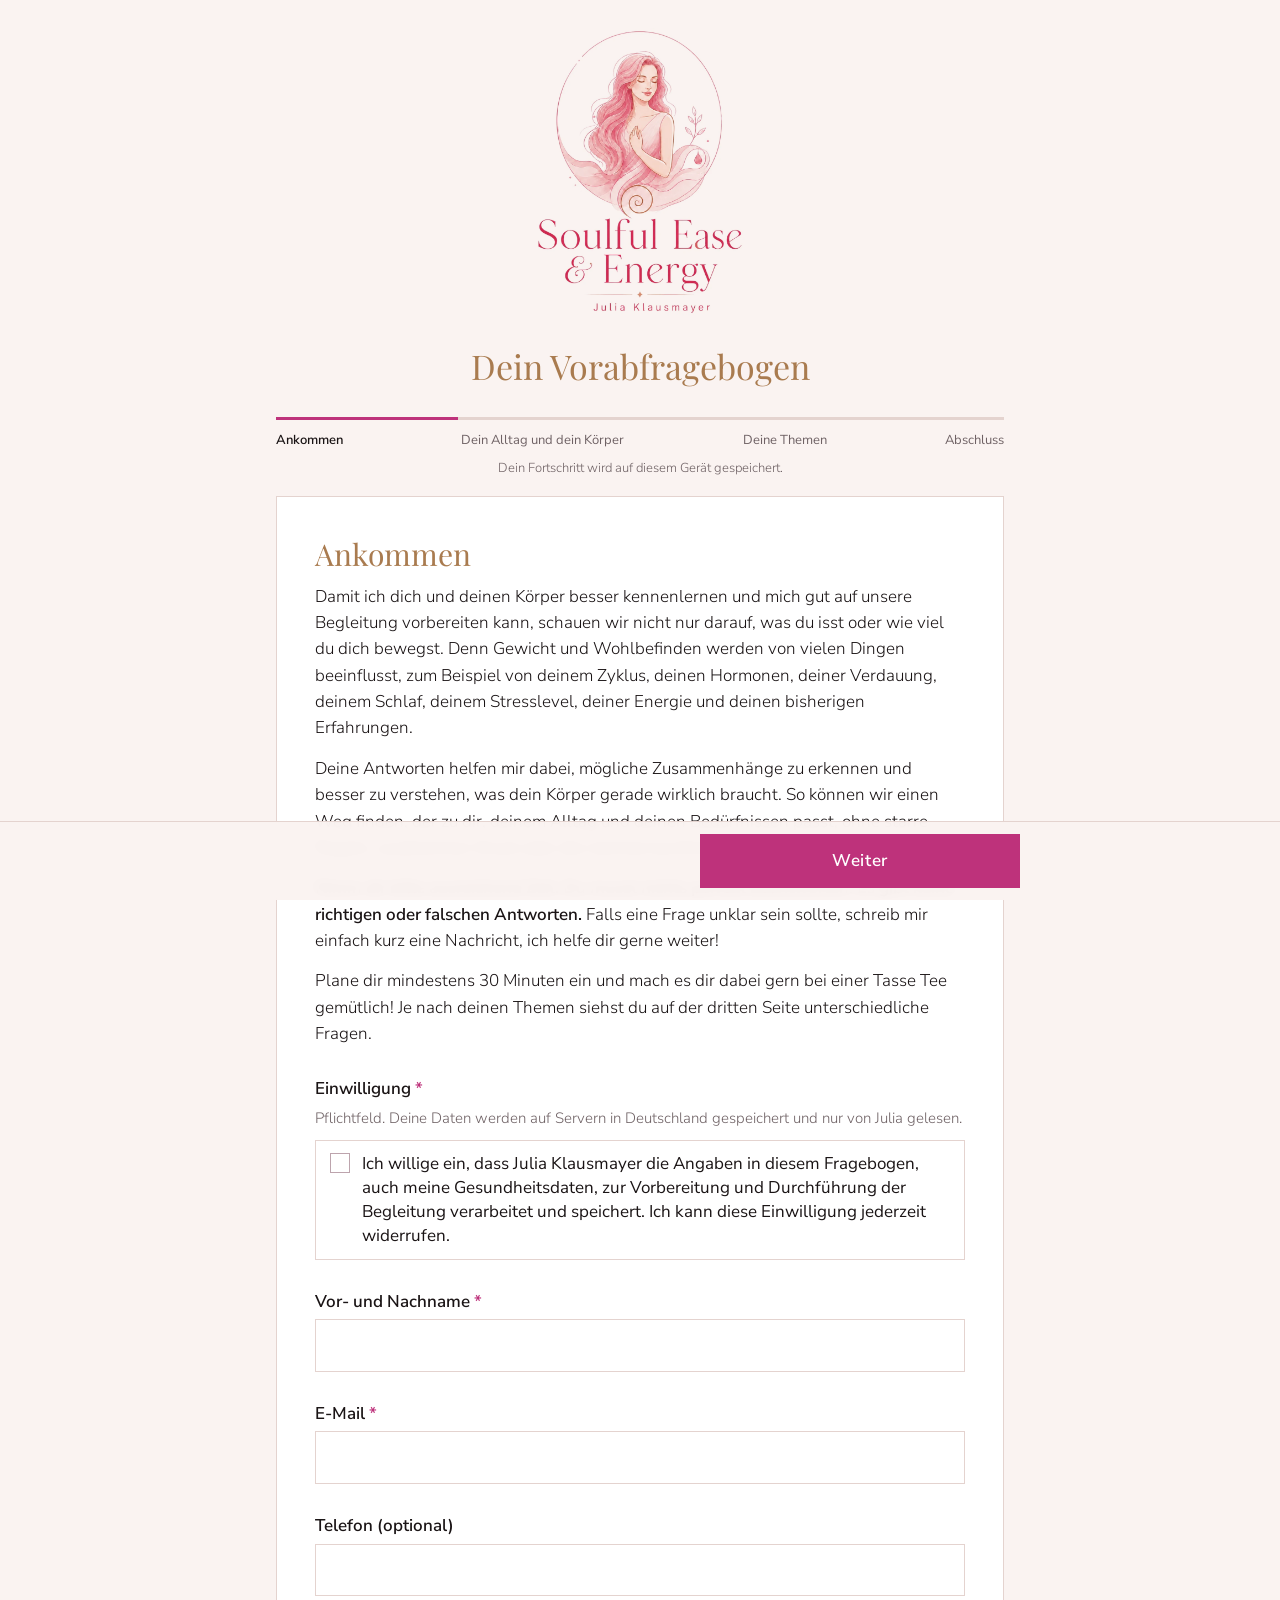
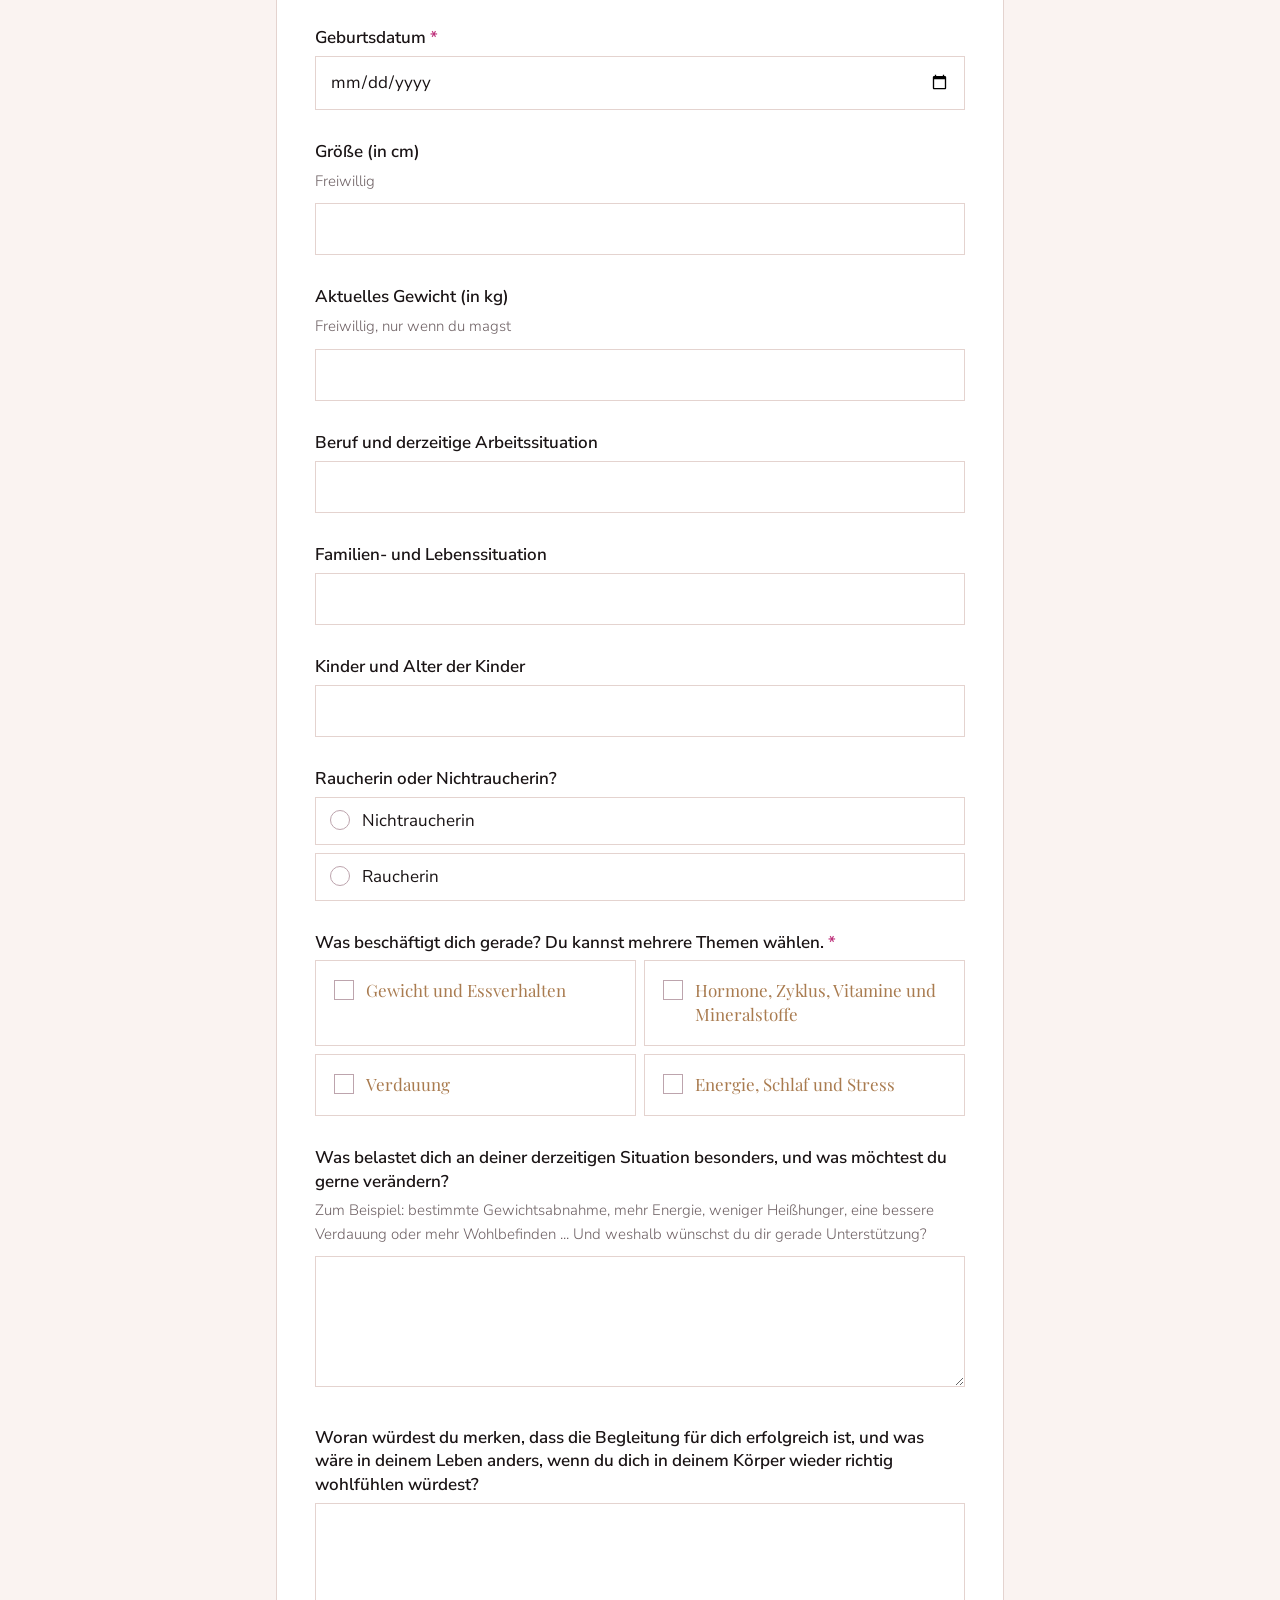
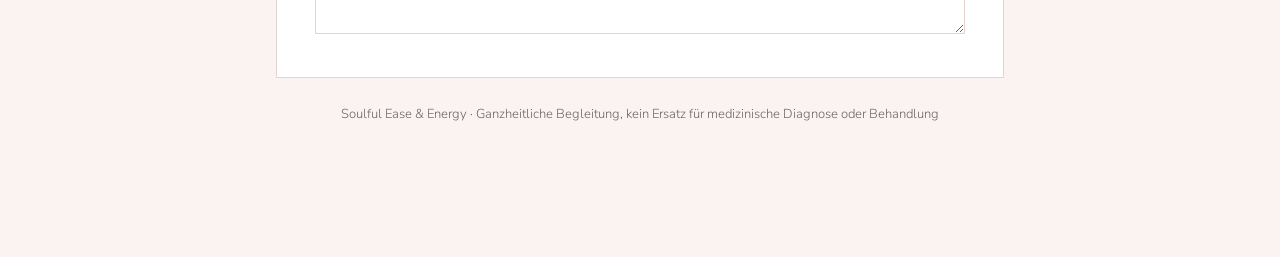
==== commit f3421e8f: "Hinweistext: mindestens 30 Minuten, Tasse Tee Co-Authored-By: Claude Sonnet 5.5 <noreply@anthropic.c" ====
--- a/index.html
+++ b/index.html
@@ -98,7 +98,7 @@
 <div class="nav"><div class="in"><button class="btn" id="back">Zurück</button><button class="btn primary" id="next">Weiter</button></div></div>
 
 <script>
-const FORM = {"_type":"formsapp_form_export","_version":1,"exported_at":"2026-10-21T19:02:35.570Z","title":"Soulful Ease & Energy Vorabfragebogen","formType":"form","config":{"steps":[{"id":"step_1","title":"Ankommen","fields":[{"description":"","content":"\u003cp>Damit ich dich und deinen Körper besser kennenlernen und mich gut auf unsere Begleitung vorbereiten kann, schauen wir nicht nur darauf, was du isst oder wie viel du dich bewegst. Denn Gewicht und Wohlbefinden werden von vielen Dingen beeinflusst, zum Beispiel von deinem Zyklus, deinen Hormonen, deiner Verdauung, deinem Schlaf, deinem Stresslevel, deiner Energie und deinen bisherigen Erfahrungen.\u003c/p>\u003cp>Deine Antworten helfen mir dabei, mögliche Zusammenhänge zu erkennen und besser zu verstehen, was dein Körper gerade wirklich braucht. So können wir einen Weg finden, der zu dir, deinem Alltag und deinen Bedürfnissen passt, ohne starre Regeln, zusätzlichen Druck oder die nächste kurzfristige Diät.\u003c/p>\u003cp>\u003cb>Nimm dir bitte ausreichend Zeit. Du musst nichts perfekt beantworten. Es gibt keine richtigen oder falschen Antworten.\u003c/b> Falls eine Frage unklar sein sollte, schreib mir einfach kurz eine Nachricht, ich helfe dir gerne weiter!\u003c/p>\u003cp>Plane etwa 15 Minuten ein und lass das Fenster bis zum Absenden offen. Je nach deinen Themen siehst du auf der dritten Seite unterschiedliche Fragen. Soulful Ease &amp; Energy, ganzheitliche Begleitung, kein Ersatz für medizinische Diagnose oder Behandlung.\u003c/p>","label":"Willkommen","id":"field_1","type":"content","required":false,"hideLabel":true,"readOnly":false,"conditionalLogic":{"enabled":false,"action":"show","rules":[{"group":[{"field":"","operator":"is","value":""}]}]}},{"description":"Pflichtfeld. Deine Daten werden auf Servern in Deutschland gespeichert und nur von Julia gelesen.","choices":["Ich willige ein, dass Julia Klausmayer die Angaben in diesem Fragebogen, auch meine Gesundheitsdaten, zur Vorbereitung und Durchführung der Begleitung verarbeitet und speichert. Ich kann diese Einwilligung jederzeit widerrufen."],"choiceLayout":"1col","useIconChoices":false,"choiceIcons":[],"iconColor":"#3b82f6","iconSize":"medium","maxSelections":"","label":"Einwilligung","id":"field_2","type":"checkbox","required":true,"hideLabel":false,"readOnly":false,"conditionalLogic":{"enabled":false,"action":"show","rules":[{"group":[{"field":"","operator":"is","value":""}]}]}},{"placeholder":"","description":"","inputMask":"","lengthLimit":{"enabled":false,"max":"","type":"characters"},"label":"Vor- und Nachname","id":"field_3","type":"text","required":true,"hideLabel":false,"readOnly":false,"conditionalLogic":{"enabled":false,"action":"show","rules":[{"group":[{"field":"","operator":"is","value":""}]}]}},{"placeholder":"","description":"","label":"E-Mail","id":"field_4","type":"email","required":true,"hideLabel":false,"readOnly":false,"conditionalLogic":{"enabled":false,"action":"show","rules":[{"group":[{"field":"","operator":"is","value":""}]}]}},{"placeholder":"","description":"","defaultCountry":"at","label":"Telefon (optional)","id":"field_5","type":"phone","required":false,"hideLabel":false,"readOnly":false,"conditionalLogic":{"enabled":false,"action":"show","rules":[{"group":[{"field":"","operator":"is","value":""}]}]}},{"placeholder":"","description":"","dateType":"date","dateFormat":"d.m.Y","timeFormat":"24h","timeInterval":30,"limitDays":{"enabled":false,"days":[1,2,3,4,5]},"disablePast":false,"disableToday":false,"label":"Geburtsdatum","id":"field_6","type":"date","required":true,"hideLabel":false,"readOnly":false,"conditionalLogic":{"enabled":false,"action":"show","rules":[{"group":[{"field":"","operator":"is","value":""}]}]}},{"placeholder":"","description":"Freiwillig","min":"","max":"","step":1,"label":"Größe (in cm)","id":"field_7","type":"number","required":false,"hideLabel":false,"readOnly":false,"conditionalLogic":{"enabled":false,"action":"show","rules":[{"group":[{"field":"","operator":"is","value":""}]}]}},{"placeholder":"","description":"Freiwillig, nur wenn du magst","min":"","max":"","step":1,"label":"Aktuelles Gewicht (in kg)","id":"field_8","type":"number","required":false,"hideLabel":false,"readOnly":false,"conditionalLogic":{"enabled":false,"action":"show","rules":[{"group":[{"field":"","operator":"is","value":""}]}]}},{"placeholder":"","description":"","inputMask":"","lengthLimit":{"enabled":false,"max":"","type":"characters"},"label":"Beruf und derzeitige Arbeitssituation","id":"field_9","type":"text","required":false,"hideLabel":false,"readOnly":false,"conditionalLogic":{"enabled":false,"action":"show","rules":[{"group":[{"field":"","operator":"is","value":""}]}]}},{"placeholder":"","description":"","inputMask":"","lengthLimit":{"enabled":false,"max":"","type":"characters"},"label":"Familien- und Lebenssituation","id":"field_10","type":"text","required":false,"hideLabel":false,"readOnly":false,"conditionalLogic":{"enabled":false,"action":"show","rules":[{"group":[{"field":"","operator":"is","value":""}]}]}},{"placeholder":"","description":"","inputMask":"","lengthLimit":{"enabled":false,"max":"","type":"characters"},"label":"Kinder und Alter der Kinder","id":"field_11","type":"text","required":false,"hideLabel":false,"readOnly":false,"conditionalLogic":{"enabled":false,"action":"show","rules":[{"group":[{"field":"","operator":"is","value":""}]}]}},{"description":"","choices":["Nichtraucherin","Raucherin"],"choiceLayout":"1col","useIconChoices":false,"choiceIcons":[],"iconColor":"#3b82f6","iconSize":"medium","label":"Raucherin oder Nichtraucherin?","id":"field_12","type":"radio","required":false,"hideLabel":false,"readOnly":false,"conditionalLogic":{"enabled":false,"action":"show","rules":[{"group":[{"field":"","operator":"is","value":""}]}]}},{"placeholder":"","description":"","inputMask":"","lengthLimit":{"enabled":false,"max":"","type":"characters"},"label":"Wenn Raucherin: Wie viel pro Tag?","id":"field_13","type":"text","required":false,"hideLabel":false,"readOnly":false,"conditionalLogic":{"enabled":true,"action":"show","rules":[{"group":[{"field":"field_12","operator":"is","value":"Raucherin"}]}]}},{"description":"","choices":["Gewicht und Essverhalten","Hormone, Zyklus, Vitamine und Mineralstoffe","Verdauung","Energie, Schlaf und Stress"],"choiceLayout":"1col","useIconChoices":false,"choiceIcons":[],"iconColor":"#3b82f6","iconSize":"medium","maxSelections":"","label":"Was beschäftigt dich gerade? Du kannst mehrere Themen wählen.","id":"field_15","type":"checkbox","required":true,"hideLabel":false,"readOnly":false,"conditionalLogic":{"enabled":false,"action":"show","rules":[{"group":[{"field":"","operator":"is","value":""}]}]}},{"description":"","choices":["Gewicht und Essverhalten","Hormone, Zyklus, Vitamine und Mineralstoffe","Verdauung","Energie, Schlaf und Stress"],"choiceLayout":"1col","useIconChoices":false,"choiceIcons":[],"iconColor":"#3b82f6","iconSize":"medium","label":"Welches Thema ist dir davon am wichtigsten?","id":"field_16","type":"radio","required":false,"hideLabel":false,"readOnly":false,"conditionalLogic":{"enabled":true,"action":"show","rules":[{"group":[{"field":"field_15","operator":"is","value":"Gewicht und Essverhalten"},{"field":"field_15","operator":"is","value":"Hormone, Zyklus, Vitamine und Mineralstoffe"}]},{"group":[{"field":"field_15","operator":"is","value":"Gewicht und Essverhalten"},{"field":"field_15","operator":"is","value":"Verdauung"}]},{"group":[{"field":"field_15","operator":"is","value":"Gewicht und Essverhalten"},{"field":"field_15","operator":"is","value":"Energie, Schlaf und Stress"}]},{"group":[{"field":"field_15","operator":"is","value":"Hormone, Zyklus, Vitamine und Mineralstoffe"},{"field":"field_15","operator":"is","value":"Verdauung"}]},{"group":[{"field":"field_15","operator":"is","value":"Hormone, Zyklus, Vitamine und Mineralstoffe"},{"field":"field_15","operator":"is","value":"Energie, Schlaf und Stress"}]},{"group":[{"field":"field_15","operator":"is","value":"Verdauung"},{"field":"field_15","operator":"is","value":"Energie, Schlaf und Stress"}]}]}},{"placeholder":"","description":"Zum Beispiel: bestimmte Gewichtsabnahme, mehr Energie, weniger Heißhunger, eine bessere Verdauung oder mehr Wohlbefinden ... Und weshalb wünschst du dir gerade Unterstützung?","rows":4,"lengthLimit":{"enabled":false,"max":"","type":"characters"},"label":"Was belastet dich an deiner derzeitigen Situation besonders, und was möchtest du gerne verändern?","id":"field_14","type":"textarea","required":false,"hideLabel":false,"readOnly":false,"conditionalLogic":{"enabled":false,"action":"show","rules":[{"group":[{"field":"","operator":"is","value":""}]}]}},{"placeholder":"","description":"","rows":4,"lengthLimit":{"enabled":false,"max":"","type":"characters"},"label":"Woran würdest du merken, dass die Begleitung für dich erfolgreich ist, und was wäre in deinem Leben anders, wenn du dich in deinem Körper wieder richtig wohlfühlen würdest?","id":"field_18","type":"textarea","required":false,"hideLabel":false,"readOnly":false,"conditionalLogic":{"enabled":false,"action":"show","rules":[{"group":[{"field":"","operator":"is","value":""}]}]}}]},{"id":"step_2","title":"Dein Alltag und dein Körper","fields":[{"description":"","label":"Dein Alltag","id":"field_19","type":"divider","required":false,"hideLabel":false,"readOnly":false,"conditionalLogic":{"enabled":false,"action":"show","rules":[{"group":[{"field":"","operator":"is","value":""}]}]}},{"placeholder":"","description":"","rows":4,"lengthLimit":{"enabled":false,"max":"","type":"characters"},"label":"Wie würdest du deinen derzeitigen Alltag beschreiben?","id":"field_20","type":"textarea","required":false,"hideLabel":false,"readOnly":false,"conditionalLogic":{"enabled":false,"action":"show","rules":[{"group":[{"field":"","operator":"is","value":""}]}]}},{"description":"","choices":["Ja","Teilweise","Nein"],"choiceLayout":"1col","useIconChoices":false,"choiceIcons":[],"iconColor":"#3b82f6","iconSize":"medium","label":"Hast du viel Verantwortung für andere?","id":"field_21","type":"radio","required":false,"hideLabel":false,"readOnly":false,"conditionalLogic":{"enabled":false,"action":"show","rules":[{"group":[{"field":"","operator":"is","value":""}]}]}},{"description":"","choices":["Sehr gut","Eher gut","Eher wenig","Kaum"],"choiceLayout":"1col","useIconChoices":false,"choiceIcons":[],"iconColor":"#3b82f6","iconSize":"medium","label":"Wie nimmst du deinen Körper im Alltag wahr?","id":"field_22","type":"radio","required":false,"hideLabel":false,"readOnly":false,"conditionalLogic":{"enabled":false,"action":"show","rules":[{"group":[{"field":"","operator":"is","value":""}]}]}},{"description":"","label":"Dein Körper aus ganzheitlicher Sicht","id":"field_23","type":"divider","required":false,"hideLabel":false,"readOnly":false,"conditionalLogic":{"enabled":false,"action":"show","rules":[{"group":[{"field":"","operator":"is","value":""}]}]}},{"description":"Die folgenden Fragen helfen dabei, deine individuelle Konstitution und mögliche Zusammenhänge aus Sicht von TCM und Ayurveda besser einzuschätzen.","choices":["Ich fühle mich häufig schwer oder träge.","Ich neige zu Wassereinlagerungen oder Verschleimung.","Ich habe oft einen Blähbauch oder weichen Stuhl.","Ich habe häufig Süßhunger.","Ich grüble viel oder mache mir viele Gedanken.","Ich bin schnell gereizt oder innerlich angespannt.","Ich seufze häufig oder spüre Druck im Brust- oder Rippenbereich.","Ich bin häufig unruhig und gedanklich überall gleichzeitig.","Mein Appetit und meine Verdauung sind sehr unregelmäßig.","Ich neige zu Trockenheit, zum Beispiel trockener Haut oder Verstopfung.","Ich neige zu Sodbrennen, Entzündungen oder starker Gereiztheit.","Ich setze mich selbst stark unter Druck.","Ich habe häufig wenig Muskelkraft.","Ich neige zu blauen Flecken.","Ich habe häufig weißen oder vermehrten Ausfluss.","Ich habe häufiges Wasserlassen oder Rückenschwäche.","Nichts davon fällt mir besonders auf."],"choiceLayout":"1col","useIconChoices":false,"choiceIcons":[],"iconColor":"#3b82f6","iconSize":"medium","maxSelections":"","label":"Was beschreibt dich aktuell am ehesten?","id":"field_24","type":"checkbox","required":false,"hideLabel":false,"readOnly":false,"conditionalLogic":{"enabled":false,"action":"show","rules":[{"group":[{"field":"","operator":"is","value":""}]}]}},{"description":"","choices":["Mir ist häufig kalt.","Ich habe oft kalte Hände oder Füße.","Ich habe oft einen kalten Bauch.","Ich brauche viel Wärme.","Mir ist häufig heiß.","Ich schwitze schnell oder stark.","Ich schwitze kaum.","Ich habe Hitzewallungen.","Ich wache nachts verschwitzt auf.","Mein Temperaturempfinden ist unauffällig."],"choiceLayout":"1col","useIconChoices":false,"choiceIcons":[],"iconColor":"#3b82f6","iconSize":"medium","maxSelections":"","label":"Wie ist dein Temperaturempfinden?","id":"field_25","type":"checkbox","required":false,"hideLabel":false,"readOnly":false,"conditionalLogic":{"enabled":false,"action":"show","rules":[{"group":[{"field":"","operator":"is","value":""}]}]}},{"description":"","choices":["Nein","Ja, besonders in den Beinen","Ja, an Händen oder Fingern","Ja, im Gesicht","Ja, am Bauch","Ja, besonders vor der Periode","Ja, wetterabhängig"],"choiceLayout":"1col","useIconChoices":false,"choiceIcons":[],"iconColor":"#3b82f6","iconSize":"medium","maxSelections":"","label":"Neigst du zu Wassereinlagerungen oder einem Schweregefühl im Körper?","id":"field_26","type":"checkbox","required":false,"hideLabel":false,"readOnly":false,"conditionalLogic":{"enabled":true,"action":"show","rules":[{"group":[{"field":"field_24","operator":"is","value":"Ich neige zu Wassereinlagerungen oder Verschleimung."}]}]}},{"description":"","choices":["geschwollen","Zahneindrücke an den Seiten","weißlicher Belag","gelblicher Belag","sehr dicker Belag","kann ich nicht beurteilen"],"choiceLayout":"1col","useIconChoices":false,"choiceIcons":[],"iconColor":"#3b82f6","iconSize":"medium","maxSelections":"","label":"Welche Beobachtungen treffen auf deine Zunge zu?","id":"field_27","type":"checkbox","required":false,"hideLabel":false,"readOnly":false,"conditionalLogic":{"enabled":false,"action":"show","rules":[{"group":[{"field":"","operator":"is","value":""}]}]}},{"placeholder":"","description":"","inputMask":"","lengthLimit":{"enabled":false,"max":"","type":"characters"},"label":"Welche Jahreszeit oder welches Wetter belastet dich evtl. besonders?","id":"field_28","type":"text","required":false,"hideLabel":false,"readOnly":false,"conditionalLogic":{"enabled":false,"action":"show","rules":[{"group":[{"field":"","operator":"is","value":""}]}]}},{"description":"","choices":["Eher warm","Eher kalt","Gemischt"],"choiceLayout":"1col","useIconChoices":false,"choiceIcons":[],"iconColor":"#3b82f6","iconSize":"medium","label":"Isst du eher warm, kalt oder gemischt?","id":"field_29","type":"radio","required":false,"hideLabel":false,"readOnly":false,"conditionalLogic":{"enabled":false,"action":"show","rules":[{"group":[{"field":"","operator":"is","value":""}]}]}},{"placeholder":"","description":"","rows":4,"lengthLimit":{"enabled":false,"max":"","type":"characters"},"label":"Gibt es noch weitere Körperbeobachtungen, die dir auffallen, auch wenn du nicht weißt, ob sie mit deinem Gewicht oder deinen Themen zusammenhängen?","id":"field_30","type":"textarea","required":false,"hideLabel":false,"readOnly":false,"conditionalLogic":{"enabled":false,"action":"show","rules":[{"group":[{"field":"","operator":"is","value":""}]}]}},{"description":"","label":"Verdauung","id":"field_31","type":"divider","required":false,"hideLabel":false,"readOnly":false,"conditionalLogic":{"enabled":false,"action":"show","rules":[{"group":[{"field":"","operator":"is","value":""}]}]}},{"description":"","choices":["Blähungen","Völlegefühl","sichtbarer oder gespannter Blähbauch","Bauchschmerzen","Verstopfung","Durchfall","wechselnd zwischen Verstopfung und Durchfall","Sodbrennen","Übelkeit","Aufstoßen","keine nennenswerten Beschwerden"],"choiceLayout":"1col","useIconChoices":false,"choiceIcons":[],"iconColor":"#3b82f6","iconSize":"medium","maxSelections":"","label":"Wie ist deine Verdauung, und hast du Beschwerden? Wenn ja, welche?","id":"field_32","type":"checkbox","required":false,"hideLabel":false,"readOnly":false,"conditionalLogic":{"enabled":false,"action":"show","rules":[{"group":[{"field":"","operator":"is","value":""}]}]}},{"placeholder":"","description":"","inputMask":"","lengthLimit":{"enabled":false,"max":"","type":"characters"},"label":"Möchtest du zu deiner Verdauung noch etwas ergänzen? (optional)","id":"field_33","type":"text","required":false,"hideLabel":false,"readOnly":false,"conditionalLogic":{"enabled":false,"action":"show","rules":[{"group":[{"field":"","operator":"is","value":""}]}]}},{"description":"","label":"Energie, Schlaf und Stress","id":"field_34","type":"divider","required":false,"hideLabel":false,"readOnly":false,"conditionalLogic":{"enabled":false,"action":"show","rules":[{"group":[{"field":"","operator":"is","value":""}]}]}},{"description":"Welche Aussagen treffen auf dich zu?","choices":["Ich bin morgens schwer in Gang zu bringen.","Ich habe vormittags ein Energietief.","Ich bin nach dem Mittagessen sehr müde.","Ich habe nachmittags ein starkes Tief.","Abends werde ich plötzlich wieder wacher.","Meine Energie ist relativ stabil.","Meine Energie ist von Tag zu Tag sehr unterschiedlich."],"choiceLayout":"1col","useIconChoices":false,"choiceIcons":[],"iconColor":"#3b82f6","iconSize":"medium","maxSelections":"","label":"Wie ist deine Energie im Tagesverlauf?","id":"field_35","type":"checkbox","required":false,"hideLabel":false,"readOnly":false,"conditionalLogic":{"enabled":false,"action":"show","rules":[{"group":[{"field":"","operator":"is","value":""}]}]}},{"description":"","choices":["Ich schlafe meistens gut und erholsam.","Ich brauche lange zum Einschlafen.","Ich wache nachts häufig auf.","Ich wache sehr früh auf und kann nicht mehr einschlafen.","Ich schlafe leicht und unruhig.","Ich habe nachts ein Gedankenkarussell.","Ich wache wegen Hitze oder Schwitzen auf.","Ich muss nachts häufig auf die Toilette."],"choiceLayout":"1col","useIconChoices":false,"choiceIcons":[],"iconColor":"#3b82f6","iconSize":"medium","maxSelections":"","label":"Wie würdest du deinen Schlaf beschreiben?","id":"field_36","type":"checkbox","required":false,"hideLabel":false,"readOnly":false,"conditionalLogic":{"enabled":false,"action":"show","rules":[{"group":[{"field":"","operator":"is","value":""}]}]}},{"placeholder":"","description":"","inputMask":"","lengthLimit":{"enabled":false,"max":"","type":"characters"},"label":"Wachst du nachts häufig zu einer ähnlichen Uhrzeit auf? Wenn ja, wann?","id":"field_37","type":"text","required":false,"hideLabel":false,"readOnly":false,"conditionalLogic":{"enabled":false,"action":"show","rules":[{"group":[{"field":"","operator":"is","value":""}]}]}},{"description":"","choices":["Erholt","Nur manchmal erholt","Müde oder wie gerädert"],"choiceLayout":"1col","useIconChoices":false,"choiceIcons":[],"iconColor":"#3b82f6","iconSize":"medium","label":"Wie fühlst du dich morgens nach dem Aufstehen?","id":"field_38","type":"radio","required":false,"hideLabel":false,"readOnly":false,"conditionalLogic":{"enabled":false,"action":"show","rules":[{"group":[{"field":"","operator":"is","value":""}]}]}},{"placeholder":"","description":"","min":0,"max":10,"step":1,"label":"Wie hoch empfindest du dein derzeitiges Stresslevel? (0 = gar nicht, 10 = sehr stark)","id":"field_39","type":"number","required":false,"hideLabel":false,"readOnly":false,"conditionalLogic":{"enabled":false,"action":"show","rules":[{"group":[{"field":"","operator":"is","value":""}]}]}},{"description":"","choices":["Ich funktioniere meistens einfach weiter.","Ich merke oft erst spät, dass mir alles zu viel wird.","Mein Kopf ist ständig aktiv.","Ich kann schwer abschalten.","Ich brauche Kaffee, Zucker oder Essen, um durchzuhalten.","Ich habe wenig Zeit für mich.","Ich kann mich grundsätzlich gut entspannen."],"choiceLayout":"1col","useIconChoices":false,"choiceIcons":[],"iconColor":"#3b82f6","iconSize":"medium","maxSelections":"","label":"Welche Aussagen zum Thema Stress treffen auf dich zu?","id":"field_40","type":"checkbox","required":false,"hideLabel":false,"readOnly":false,"conditionalLogic":{"enabled":false,"action":"show","rules":[{"group":[{"field":"","operator":"is","value":""}]}]}},{"placeholder":"","description":"","rows":4,"lengthLimit":{"enabled":false,"max":"","type":"characters"},"label":"Hast du das Gefühl, Kaffee hält dich am Leben? Wie viel Kaffee trinkst du, zu welchen Zeiten, und wie geht es dir ohne?","id":"field_41","type":"textarea","required":false,"hideLabel":false,"readOnly":false,"conditionalLogic":{"enabled":true,"action":"show","rules":[{"group":[{"field":"field_40","operator":"is","value":"Ich brauche Kaffee, Zucker oder Essen, um durchzuhalten."}]}]}},{"description":"","label":"Essen und Trinken","id":"field_42","type":"divider","required":false,"hideLabel":false,"readOnly":false,"conditionalLogic":{"enabled":false,"action":"show","rules":[{"group":[{"field":"","operator":"is","value":""}]}]}},{"placeholder":"","description":"Bitte beschreibe einen möglichst typischen Tag. Schreib auch dazu, wie viel und was du trinkst (auch Säfte, Limonaden, Light- oder Zero-Getränke, Energydrinks, Alkohol) und ob es Tage gibt, an denen du Mahlzeiten auslässt oder kaum zum Essen kommst, und was die Gründe dafür sind.","rows":8,"lengthLimit":{"enabled":false,"max":"","type":"characters"},"label":"Was isst und trinkst du normalerweise vom Aufstehen bis zum Schlafengehen?","id":"field_43","type":"textarea","required":false,"hideLabel":false,"readOnly":false,"conditionalLogic":{"enabled":false,"action":"show","rules":[{"group":[{"field":"","operator":"is","value":""}]}]}},{"placeholder":"","description":"","rows":4,"lengthLimit":{"enabled":false,"max":"","type":"characters"},"label":"Gibt es Lebensmittel, die du nicht magst, bewusst vermeidest oder nicht verträgst?","id":"field_44","type":"textarea","required":false,"hideLabel":false,"readOnly":false,"conditionalLogic":{"enabled":false,"action":"show","rules":[{"group":[{"field":"","operator":"is","value":""}]}]}},{"description":"","choices":["keine bestimmte","vegetarisch","vegan","glutenfrei","laktosefrei","kohlenhydratreduziert","nach anderen Regeln (bitte unten bei den Lebensmitteln ergänzen)"],"choiceLayout":"1col","useIconChoices":false,"choiceIcons":[],"iconColor":"#3b82f6","iconSize":"medium","maxSelections":"","label":"Ernährst du dich nach einer bestimmten Ernährungsform?","id":"field_45","type":"checkbox","required":false,"hideLabel":false,"readOnly":false,"conditionalLogic":{"enabled":false,"action":"show","rules":[{"group":[{"field":"","operator":"is","value":""}]}]}},{"description":"","label":"Bewegung","id":"field_46","type":"divider","required":false,"hideLabel":false,"readOnly":false,"conditionalLogic":{"enabled":false,"action":"show","rules":[{"group":[{"field":"","operator":"is","value":""}]}]}},{"description":"","choices":["sitzend","teilweise gehend oder stehend","körperlich aktiv","sehr unterschiedlich"],"choiceLayout":"1col","useIconChoices":false,"choiceIcons":[],"iconColor":"#3b82f6","iconSize":"medium","label":"Ist dein Alltag überwiegend:","id":"field_47","type":"radio","required":false,"hideLabel":false,"readOnly":false,"conditionalLogic":{"enabled":false,"action":"show","rules":[{"group":[{"field":"","operator":"is","value":""}]}]}},{"description":"","choices":["Nein","Gelegentlich","Einmal pro Woche","Zwei- bis dreimal pro Woche","Viermal oder öfter"],"choiceLayout":"1col","useIconChoices":false,"choiceIcons":[],"iconColor":"#3b82f6","iconSize":"medium","label":"Machst du regelmäßig Sport oder gezielte Bewegung?","id":"field_48","type":"radio","required":false,"hideLabel":false,"readOnly":false,"conditionalLogic":{"enabled":false,"action":"show","rules":[{"group":[{"field":"","operator":"is","value":""}]}]}},{"placeholder":"","description":"","rows":4,"lengthLimit":{"enabled":false,"max":"","type":"characters"},"label":"Welche Art von Bewegung machst du, und wie fühlst du dich währenddessen und danach?","id":"field_49","type":"textarea","required":false,"hideLabel":false,"readOnly":false,"conditionalLogic":{"enabled":false,"action":"show","rules":[{"group":[{"field":"","operator":"is","value":""}]}]}},{"placeholder":"","description":"","rows":4,"lengthLimit":{"enabled":false,"max":"","type":"characters"},"label":"Gibt es Schmerzen, Verletzungen, Erschöpfung oder andere körperliche Einschränkungen, die berücksichtigt werden müssen?","id":"field_50","type":"textarea","required":false,"hideLabel":false,"readOnly":false,"conditionalLogic":{"enabled":false,"action":"show","rules":[{"group":[{"field":"","operator":"is","value":""}]}]}},{"description":"","label":"Gesundheit, Medikamente und Befunde","id":"field_51","type":"divider","required":false,"hideLabel":false,"readOnly":false,"conditionalLogic":{"enabled":false,"action":"show","rules":[{"group":[{"field":"","operator":"is","value":""}]}]}},{"placeholder":"","description":"","rows":4,"lengthLimit":{"enabled":false,"max":"","type":"characters"},"label":"Welche Erkrankungen, Diagnosen, Operationen oder Allergien bestehen derzeit oder bestanden in der Vergangenheit?","id":"field_52","type":"textarea","required":false,"hideLabel":false,"readOnly":false,"conditionalLogic":{"enabled":false,"action":"show","rules":[{"group":[{"field":"","operator":"is","value":""}]}]}},{"description":"","choices":["Kopfschmerzen oder Migräne","Rücken- oder Nackenschmerzen","Gelenkschmerzen","Muskelschmerzen","schwere Beine","Krampfadern","Hautprobleme","Akne","Ekzeme","Haarausfall","brüchige Nägel","häufige Infekte","Allergien","Atemprobleme","Herzklopfen","Schwindel","niedriger Blutdruck","hoher Blutdruck","erhöhte Blutfette","Fettleber","Gallenbeschwerden","Nierenprobleme","Autoimmunerkrankungen","chronische Schmerzen","keine davon"],"choiceLayout":"1col","useIconChoices":false,"choiceIcons":[],"iconColor":"#3b82f6","iconSize":"medium","maxSelections":"","label":"Bestehen aktuell weitere Beschwerden?","id":"field_53","type":"checkbox","required":false,"hideLabel":false,"readOnly":false,"conditionalLogic":{"enabled":false,"action":"show","rules":[{"group":[{"field":"","operator":"is","value":""}]}]}},{"description":"","choices":["Nein","Ja, ohne bekannte Auffälligkeit","Unterfunktion","Überfunktion","Hashimoto-Thyreoiditis","Schilddrüsenknoten","Schilddrüsenoperation","Sonstiges"],"choiceLayout":"1col","useIconChoices":false,"choiceIcons":[],"iconColor":"#3b82f6","iconSize":"medium","label":"Wurde deine Schilddrüse bereits untersucht?","id":"field_54","type":"radio","required":false,"hideLabel":false,"readOnly":false,"conditionalLogic":{"enabled":false,"action":"show","rules":[{"group":[{"field":"","operator":"is","value":""}]}]}},{"placeholder":"","description":"Bitte nach Möglichkeit mit Dosierung. Wurden in letzter Zeit Medikamente begonnen, abgesetzt oder verändert?","rows":4,"lengthLimit":{"enabled":false,"max":"","type":"characters"},"label":"Welche Medikamente nimmst du derzeit regelmäßig oder bei Bedarf?","id":"field_55","type":"textarea","required":false,"hideLabel":false,"readOnly":false,"conditionalLogic":{"enabled":false,"action":"show","rules":[{"group":[{"field":"","operator":"is","value":""}]}]}},{"description":"Bitte nach Möglichkeit mit Dosierung. Mit dem Plus kannst du weitere Zeilen hinzufügen.","display":"rows","preset":"12","columns":[{"width":12,"fields":[{"placeholder":"","description":"","inputMask":"","lengthLimit":{"enabled":false,"max":"","type":"characters"},"label":"Name des Präparats","id":"field_57","type":"text","required":false,"hideLabel":false,"readOnly":false,"conditionalLogic":{"enabled":false,"action":"show","rules":[{"group":[{"field":"","operator":"is","value":""}]}]}},{"placeholder":"","description":"","inputMask":"","lengthLimit":{"enabled":false,"max":"","type":"characters"},"label":"Dosierung","id":"field_58","type":"text","required":false,"hideLabel":false,"readOnly":false,"conditionalLogic":{"enabled":false,"action":"show","rules":[{"group":[{"field":"","operator":"is","value":""}]}]}},{"placeholder":"","description":"","inputMask":"","lengthLimit":{"enabled":false,"max":"","type":"characters"},"label":"Seit wann","id":"field_59","type":"text","required":false,"hideLabel":false,"readOnly":false,"conditionalLogic":{"enabled":false,"action":"show","rules":[{"group":[{"field":"","operator":"is","value":""}]}]}}]}],"minRows":1,"maxRows":15,"buttonText":"+ Eintrag hinzufügen","label":"Welche Nahrungsergänzungsmittel oder pflanzlichen Präparate nimmst du?","id":"field_56","type":"repeater","required":false,"hideLabel":false,"readOnly":false,"conditionalLogic":{"enabled":false,"action":"show","rules":[{"group":[{"field":"","operator":"is","value":""}]}]}},{"placeholder":"","description":"","rows":4,"lengthLimit":{"enabled":false,"max":"","type":"characters"},"label":"Wann wurde zuletzt ein Blutbild gemacht? Wurden dabei Auffälligkeiten festgestellt?","id":"field_60","type":"textarea","required":false,"hideLabel":false,"readOnly":false,"conditionalLogic":{"enabled":false,"action":"show","rules":[{"group":[{"field":"","operator":"is","value":""}]}]}},{"description":"Zum Beispiel Blutbild oder Schilddrüsenwerte als PDF oder Foto. Maximal 5 Dateien.","allowedExtensions":"pdf,jpg,jpeg,png","maxFileSize":"","maxFiles":5,"label":"Aktuelle Befunde hochladen (optional)","id":"field_61","type":"fileupload","required":false,"hideLabel":false,"readOnly":false,"conditionalLogic":{"enabled":false,"action":"show","rules":[{"group":[{"field":"","operator":"is","value":""}]}]}}]},{"id":"step_3","title":"Deine Themen","fields":[{"description":"","content":"\u003cp>Auf dieser Seite findest du Fragen zu den Themen, die du gewählt hast oder die sich aus deinen bisherigen Antworten ergeben. Beantworte so viel, wie du magst. Was du auslässt, besprechen wir gerne im Gespräch.\u003c/p>","label":"Deine Themen","id":"field_62","type":"content","required":false,"hideLabel":true,"readOnly":false,"conditionalLogic":{"enabled":false,"action":"show","rules":[{"group":[{"field":"","operator":"is","value":""}]}]}},{"description":"","label":"Dein Gewicht und dein Essverhalten","id":"field_63","type":"divider","required":false,"hideLabel":false,"readOnly":false,"conditionalLogic":{"enabled":true,"action":"show","rules":[{"group":[{"field":"field_15","operator":"is","value":"Gewicht und Essverhalten"}]},{"group":[{"field":"field_14","operator":"contains","value":"Gewicht"}]},{"group":[{"field":"field_14","operator":"contains","value":"abnehmen"}]},{"group":[{"field":"field_14","operator":"contains","value":"Abnahme"}]}]}},{"placeholder":"","description":"Bitte beschreibe wichtige Phasen, zum Beispiel Kindheit, Pubertät, Schwangerschaften, Stillzeiten, hormonelle Veränderungen, berufliche oder private Belastungen, Erkrankungen, Operationen oder andere einschneidende Lebensereignisse.","rows":4,"lengthLimit":{"enabled":false,"max":"","type":"characters"},"label":"Wie hat sich dein Gewicht im Laufe deines Lebens entwickelt?","id":"field_64","type":"textarea","required":false,"hideLabel":false,"readOnly":false,"conditionalLogic":{"enabled":true,"action":"show","rules":[{"group":[{"field":"field_15","operator":"is","value":"Gewicht und Essverhalten"}]},{"group":[{"field":"field_14","operator":"contains","value":"Gewicht"}]},{"group":[{"field":"field_14","operator":"contains","value":"abnehmen"}]},{"group":[{"field":"field_14","operator":"contains","value":"Abnahme"}]}]}},{"placeholder":"","description":"","rows":4,"lengthLimit":{"enabled":false,"max":"","type":"characters"},"label":"Seit wann empfindest du dein Gewicht als belastend oder nicht mehr stimmig für dich? Gab es einen bestimmten Zeitpunkt, ab dem sich dein Gewicht deutlich verändert hat? Was war zu dieser Zeit in deinem Leben, deinem Alltag oder deinem Körper anders?","id":"field_65","type":"textarea","required":false,"hideLabel":false,"readOnly":false,"conditionalLogic":{"enabled":true,"action":"show","rules":[{"group":[{"field":"field_15","operator":"is","value":"Gewicht und Essverhalten"}]},{"group":[{"field":"field_14","operator":"contains","value":"Gewicht"}]},{"group":[{"field":"field_14","operator":"contains","value":"abnehmen"}]},{"group":[{"field":"field_14","operator":"contains","value":"Abnahme"}]}]}},{"placeholder":"","description":"Zum Beispiel mehr Bauchumfang, Veränderungen an Hüften oder Oberschenkeln, Gewichtszunahme am gesamten Körper oder stärkere Wassereinlagerungen.","rows":4,"lengthLimit":{"enabled":false,"max":"","type":"characters"},"label":"Hat sich auch die Verteilung deines Gewichts verändert?","id":"field_66","type":"textarea","required":false,"hideLabel":false,"readOnly":false,"conditionalLogic":{"enabled":true,"action":"show","rules":[{"group":[{"field":"field_15","operator":"is","value":"Gewicht und Essverhalten"}]},{"group":[{"field":"field_14","operator":"contains","value":"Gewicht"}]},{"group":[{"field":"field_14","operator":"contains","value":"abnehmen"}]},{"group":[{"field":"field_14","operator":"contains","value":"Abnahme"}]}]}},{"description":"","choices":["Nein","Ja, innerhalb weniger Tage","Ja, im Laufe des Zyklus","Ja, abhängig von Stress, Schlaf oder Verdauung","Ja, wetterabhängig oder aufgrund von Wassereinlagerungen","Ich kann es schwer einschätzen"],"choiceLayout":"1col","useIconChoices":false,"choiceIcons":[],"iconColor":"#3b82f6","iconSize":"medium","maxSelections":"","label":"Schwankt dein Gewicht deutlich?","id":"field_67","type":"checkbox","required":false,"hideLabel":false,"readOnly":false,"conditionalLogic":{"enabled":true,"action":"show","rules":[{"group":[{"field":"field_15","operator":"is","value":"Gewicht und Essverhalten"}]},{"group":[{"field":"field_14","operator":"contains","value":"Gewicht"}]},{"group":[{"field":"field_14","operator":"contains","value":"abnehmen"}]},{"group":[{"field":"field_14","operator":"contains","value":"Abnahme"}]}]}},{"placeholder":"","description":"","rows":4,"lengthLimit":{"enabled":false,"max":"","type":"characters"},"label":"Bei welchem Gewicht oder in welcher Lebensphase hast du dich zuletzt richtig wohlgefühlt? Was war damals möglicherweise anders als heute?","id":"field_68","type":"textarea","required":false,"hideLabel":false,"readOnly":false,"conditionalLogic":{"enabled":true,"action":"show","rules":[{"group":[{"field":"field_15","operator":"is","value":"Gewicht und Essverhalten"}]},{"group":[{"field":"field_14","operator":"contains","value":"Gewicht"}]},{"group":[{"field":"field_14","operator":"contains","value":"abnehmen"}]},{"group":[{"field":"field_14","operator":"contains","value":"Abnahme"}]}]}},{"placeholder":"","description":"Bitte beschreibe auch, wie lange du es ungefähr gemacht hast und was dabei zumindest eine Zeit lang gut funktioniert hat.","rows":4,"lengthLimit":{"enabled":false,"max":"","type":"characters"},"label":"Was hast du bisher unternommen, um Gewicht zu verlieren oder deinen Stoffwechsel zu unterstützen?","id":"field_69","type":"textarea","required":false,"hideLabel":false,"readOnly":false,"conditionalLogic":{"enabled":true,"action":"show","rules":[{"group":[{"field":"field_15","operator":"is","value":"Gewicht und Essverhalten"}]},{"group":[{"field":"field_14","operator":"contains","value":"Gewicht"}]},{"group":[{"field":"field_14","operator":"contains","value":"abnehmen"}]},{"group":[{"field":"field_14","operator":"contains","value":"Abnahme"}]}]}},{"placeholder":"","description":"","rows":4,"lengthLimit":{"enabled":false,"max":"","type":"characters"},"label":"Was war bei deinen bisherigen Versuchen nicht alltagstauglich, hat dich gestresst oder dir körperlich beziehungsweise emotional nicht gutgetan?","id":"field_70","type":"textarea","required":false,"hideLabel":false,"readOnly":false,"conditionalLogic":{"enabled":true,"action":"show","rules":[{"group":[{"field":"field_15","operator":"is","value":"Gewicht und Essverhalten"}]},{"group":[{"field":"field_14","operator":"contains","value":"Gewicht"}]},{"group":[{"field":"field_14","operator":"contains","value":"abnehmen"}]},{"group":[{"field":"field_14","operator":"contains","value":"Abnahme"}]}]}},{"placeholder":"","description":"","rows":4,"lengthLimit":{"enabled":false,"max":"","type":"characters"},"label":"Wie viel Gewicht hast du bei deinem bisher erfolgreichsten Versuch ungefähr verloren? Wie lange konntest du es halten, und was hat aus deiner Sicht dazu geführt, dass das Gewicht wieder angestiegen ist?","id":"field_71","type":"textarea","required":false,"hideLabel":false,"readOnly":false,"conditionalLogic":{"enabled":true,"action":"show","rules":[{"group":[{"field":"field_15","operator":"is","value":"Gewicht und Essverhalten"}]},{"group":[{"field":"field_14","operator":"contains","value":"Gewicht"}]},{"group":[{"field":"field_14","operator":"contains","value":"abnehmen"}]},{"group":[{"field":"field_14","operator":"contains","value":"Abnahme"}]}]}},{"description":"","choices":["starkes Frieren","Müdigkeit oder Erschöpfung","Konzentrationsprobleme","Gereiztheit","Schlafprobleme","stärkerer Heißhunger","Verdauungsprobleme","Verstopfung","Haarausfall","trockene Haut oder brüchige Nägel","Zyklusveränderungen","Ausbleiben der Periode","Libidoverlust","Leistungsabfall","schneller Gewichtsanstieg nach Beendigung","keine auffälligen Veränderungen"],"choiceLayout":"1col","useIconChoices":false,"choiceIcons":[],"iconColor":"#3b82f6","iconSize":"medium","maxSelections":"","label":"Hast du während früherer Diäten oder Ernährungsprogramme Veränderungen bemerkt?","id":"field_72","type":"checkbox","required":false,"hideLabel":false,"readOnly":false,"conditionalLogic":{"enabled":true,"action":"show","rules":[{"group":[{"field":"field_15","operator":"is","value":"Gewicht und Essverhalten"}]},{"group":[{"field":"field_14","operator":"contains","value":"Gewicht"}]},{"group":[{"field":"field_14","operator":"contains","value":"abnehmen"}]},{"group":[{"field":"field_14","operator":"contains","value":"Abnahme"}]}]}},{"placeholder":"","description":"","rows":4,"lengthLimit":{"enabled":false,"max":"","type":"characters"},"label":"Gab es Empfehlungen, Regeln oder Ernährungsformen, bei denen du schon beim Gedanken daran innerlich Widerstand spürst?","id":"field_73","type":"textarea","required":false,"hideLabel":false,"readOnly":false,"conditionalLogic":{"enabled":true,"action":"show","rules":[{"group":[{"field":"field_15","operator":"is","value":"Gewicht und Essverhalten"}]},{"group":[{"field":"field_14","operator":"contains","value":"Gewicht"}]},{"group":[{"field":"field_14","operator":"contains","value":"abnehmen"}]},{"group":[{"field":"field_14","operator":"contains","value":"Abnahme"}]}]}},{"description":"","choices":["Ich spüre Hunger und Sättigung meistens gut.","Ich bemerke Hunger oft erst, wenn er schon sehr stark ist.","Ich habe selten richtigen Hunger.","Ich könnte ständig etwas essen.","Mein Hunger verändert sich stark je nach Tag oder Zyklus.","Ich kann Hunger und Appetit schwer unterscheiden.","Ich spüre Sättigung häufig erst sehr spät.","Ich esse öfter weiter, obwohl ich bereits satt bin."],"choiceLayout":"1col","useIconChoices":false,"choiceIcons":[],"iconColor":"#3b82f6","iconSize":"medium","maxSelections":"","label":"Wie würdest du dein Hungergefühl beschreiben?","id":"field_74","type":"checkbox","required":false,"hideLabel":false,"readOnly":false,"conditionalLogic":{"enabled":true,"action":"show","rules":[{"group":[{"field":"field_15","operator":"is","value":"Gewicht und Essverhalten"}]},{"group":[{"field":"field_14","operator":"contains","value":"Gewicht"}]},{"group":[{"field":"field_14","operator":"contains","value":"abnehmen"}]},{"group":[{"field":"field_14","operator":"contains","value":"Abnahme"}]}]}},{"description":"","choices":["Nein","Gelegentlich","Mehrmals pro Woche","Täglich","Mehrmals täglich"],"choiceLayout":"1col","useIconChoices":false,"choiceIcons":[],"iconColor":"#3b82f6","iconSize":"medium","label":"Hast du regelmäßig Heißhunger?","id":"field_75","type":"radio","required":false,"hideLabel":false,"readOnly":false,"conditionalLogic":{"enabled":true,"action":"show","rules":[{"group":[{"field":"field_15","operator":"is","value":"Gewicht und Essverhalten"}]},{"group":[{"field":"field_14","operator":"contains","value":"Gewicht"}]},{"group":[{"field":"field_14","operator":"contains","value":"abnehmen"}]},{"group":[{"field":"field_14","operator":"contains","value":"Abnahme"}]}]}},{"description":"","choices":["vormittags","nachmittags","abends","nachts","direkt nach einer Mahlzeit","bei Stress","bei Müdigkeit oder Schlafmangel","vor oder während der Periode","an freien Tagen oder am Wochenende","sehr unterschiedlich"],"choiceLayout":"1col","useIconChoices":false,"choiceIcons":[],"iconColor":"#3b82f6","iconSize":"medium","maxSelections":"","label":"Wann tritt der Heißhunger besonders häufig auf?","id":"field_76","type":"checkbox","required":false,"hideLabel":false,"readOnly":false,"conditionalLogic":{"enabled":true,"action":"show","rules":[{"group":[{"field":"field_15","operator":"is","value":"Gewicht und Essverhalten"}]},{"group":[{"field":"field_14","operator":"contains","value":"Gewicht"}]},{"group":[{"field":"field_14","operator":"contains","value":"abnehmen"}]},{"group":[{"field":"field_14","operator":"contains","value":"Abnahme"}]}]}},{"placeholder":"","description":"Zum Beispiel körperlicher Hunger, Zittern, Nervosität, Gereiztheit, Schwäche, Kopfschmerzen, innere Leere oder das Gefühl, sofort etwas essen zu müssen.","rows":4,"lengthLimit":{"enabled":false,"max":"","type":"characters"},"label":"Wonach verlangt dein Körper in solchen Momenten besonders? Wie fühlt sich der Heißhunger an?","id":"field_77","type":"textarea","required":false,"hideLabel":false,"readOnly":false,"conditionalLogic":{"enabled":true,"action":"show","rules":[{"group":[{"field":"field_15","operator":"is","value":"Gewicht und Essverhalten"}]},{"group":[{"field":"field_14","operator":"contains","value":"Gewicht"}]},{"group":[{"field":"field_14","operator":"contains","value":"abnehmen"}]},{"group":[{"field":"field_14","operator":"contains","value":"Abnahme"}]}]}},{"placeholder":"","description":"","rows":4,"lengthLimit":{"enabled":false,"max":"","type":"characters"},"label":"Isst du manchmal, obwohl du körperlich nicht hungrig bist? In welchen Situationen passiert das besonders? Zum Beispiel Stress, Erschöpfung, Frust, Langeweile ...","id":"field_78","type":"textarea","required":false,"hideLabel":false,"readOnly":false,"conditionalLogic":{"enabled":true,"action":"show","rules":[{"group":[{"field":"field_15","operator":"is","value":"Gewicht und Essverhalten"}]},{"group":[{"field":"field_14","operator":"contains","value":"Gewicht"}]},{"group":[{"field":"field_14","operator":"contains","value":"abnehmen"}]},{"group":[{"field":"field_14","operator":"contains","value":"Abnahme"}]}]}},{"placeholder":"","description":"","rows":4,"lengthLimit":{"enabled":false,"max":"","type":"characters"},"label":"Snackst du nach dem Abendessen regelmäßig noch etwas? Hast du nach dem Essen manchmal Schuldgefühle oder machst dir Vorwürfe?","id":"field_79","type":"textarea","required":false,"hideLabel":false,"readOnly":false,"conditionalLogic":{"enabled":true,"action":"show","rules":[{"group":[{"field":"field_15","operator":"is","value":"Gewicht und Essverhalten"}]},{"group":[{"field":"field_14","operator":"contains","value":"Gewicht"}]},{"group":[{"field":"field_14","operator":"contains","value":"abnehmen"}]},{"group":[{"field":"field_14","operator":"contains","value":"Abnahme"}]}]}},{"placeholder":"","description":"Du entscheidest, wie viel du hier teilen möchtest. Du kannst das Feld auch frei lassen und es später im Gespräch ansprechen.","rows":4,"lengthLimit":{"enabled":false,"max":"","type":"characters"},"label":"Gab oder gibt es Essanfälle, starkes Einschränken, Erbrechen, die Verwendung von Abführmitteln oder zwanghaftes Training?","id":"field_80","type":"textarea","required":false,"hideLabel":false,"readOnly":false,"conditionalLogic":{"enabled":true,"action":"show","rules":[{"group":[{"field":"field_15","operator":"is","value":"Gewicht und Essverhalten"}]},{"group":[{"field":"field_14","operator":"contains","value":"Gewicht"}]},{"group":[{"field":"field_14","operator":"contains","value":"abnehmen"}]},{"group":[{"field":"field_14","operator":"contains","value":"Abnahme"}]}]}},{"placeholder":"","description":"","rows":4,"lengthLimit":{"enabled":false,"max":"","type":"characters"},"label":"Hast du in der Vergangenheit Sport hauptsächlich aus Freude und Wohlbefinden gemacht oder eher, um Kalorien zu verbrennen beziehungsweise dein Gewicht zu kontrollieren?","id":"field_81","type":"textarea","required":false,"hideLabel":false,"readOnly":false,"conditionalLogic":{"enabled":true,"action":"show","rules":[{"group":[{"field":"field_15","operator":"is","value":"Gewicht und Essverhalten"}]},{"group":[{"field":"field_14","operator":"contains","value":"Gewicht"}]},{"group":[{"field":"field_14","operator":"contains","value":"abnehmen"}]},{"group":[{"field":"field_14","operator":"contains","value":"Abnahme"}]}]}},{"description":"","label":"Deine Beziehung zu deinem Körper","id":"field_82","type":"divider","required":false,"hideLabel":false,"readOnly":false,"conditionalLogic":{"enabled":true,"action":"show","rules":[{"group":[{"field":"field_15","operator":"is","value":"Gewicht und Essverhalten"}]},{"group":[{"field":"field_14","operator":"contains","value":"Gewicht"}]},{"group":[{"field":"field_14","operator":"contains","value":"abnehmen"}]},{"group":[{"field":"field_14","operator":"contains","value":"Abnahme"}]}]}},{"placeholder":"","description":"","rows":4,"lengthLimit":{"enabled":false,"max":"","type":"characters"},"label":"Wie würdest du deine derzeitige Beziehung zu deinem Körper beschreiben?","id":"field_83","type":"textarea","required":false,"hideLabel":false,"readOnly":false,"conditionalLogic":{"enabled":true,"action":"show","rules":[{"group":[{"field":"field_15","operator":"is","value":"Gewicht und Essverhalten"}]},{"group":[{"field":"field_14","operator":"contains","value":"Gewicht"}]},{"group":[{"field":"field_14","operator":"contains","value":"abnehmen"}]},{"group":[{"field":"field_14","operator":"contains","value":"Abnahme"}]}]}},{"placeholder":"","description":"","rows":4,"lengthLimit":{"enabled":false,"max":"","type":"characters"},"label":"Was denkst oder fühlst du meistens, wenn du dich im Spiegel siehst oder Kleidung anprobierst?","id":"field_84","type":"textarea","required":false,"hideLabel":false,"readOnly":false,"conditionalLogic":{"enabled":true,"action":"show","rules":[{"group":[{"field":"field_15","operator":"is","value":"Gewicht und Essverhalten"}]},{"group":[{"field":"field_14","operator":"contains","value":"Gewicht"}]},{"group":[{"field":"field_14","operator":"contains","value":"abnehmen"}]},{"group":[{"field":"field_14","operator":"contains","value":"Abnahme"}]}]}},{"description":"","choices":["selten","gelegentlich","täglich","über große Teile des Tages"],"choiceLayout":"1col","useIconChoices":false,"choiceIcons":[],"iconColor":"#3b82f6","iconSize":"medium","label":"Wie häufig beschäftigen dich Gedanken über Essen, Gewicht oder deinen Körper?","id":"field_85","type":"radio","required":false,"hideLabel":false,"readOnly":false,"conditionalLogic":{"enabled":true,"action":"show","rules":[{"group":[{"field":"field_15","operator":"is","value":"Gewicht und Essverhalten"}]},{"group":[{"field":"field_14","operator":"contains","value":"Gewicht"}]},{"group":[{"field":"field_14","operator":"contains","value":"abnehmen"}]},{"group":[{"field":"field_14","operator":"contains","value":"Abnahme"}]}]}},{"placeholder":"","description":"","rows":4,"lengthLimit":{"enabled":false,"max":"","type":"characters"},"label":"Wie sprichst du innerlich mit dir, wenn du anders gegessen hast, als du es ursprünglich vorhattest?","id":"field_86","type":"textarea","required":false,"hideLabel":false,"readOnly":false,"conditionalLogic":{"enabled":true,"action":"show","rules":[{"group":[{"field":"field_15","operator":"is","value":"Gewicht und Essverhalten"}]},{"group":[{"field":"field_14","operator":"contains","value":"Gewicht"}]},{"group":[{"field":"field_14","operator":"contains","value":"abnehmen"}]},{"group":[{"field":"field_14","operator":"contains","value":"Abnahme"}]}]}},{"placeholder":"","description":"Zum Beispiel Fotos, Schwimmbad, Sauna, enge Kleidung, Sport, Intimität, Arztbesuche ...","rows":4,"lengthLimit":{"enabled":false,"max":"","type":"characters"},"label":"Gibt es Situationen, die du aufgrund deines Körpers oder Gewichts vermeidest?","id":"field_87","type":"textarea","required":false,"hideLabel":false,"readOnly":false,"conditionalLogic":{"enabled":true,"action":"show","rules":[{"group":[{"field":"field_15","operator":"is","value":"Gewicht und Essverhalten"}]},{"group":[{"field":"field_14","operator":"contains","value":"Gewicht"}]},{"group":[{"field":"field_14","operator":"contains","value":"abnehmen"}]},{"group":[{"field":"field_14","operator":"contains","value":"Abnahme"}]}]}},{"placeholder":"","description":"","rows":4,"lengthLimit":{"enabled":false,"max":"","type":"characters"},"label":"Hast du manchmal das Gefühl, dein Körper arbeite gegen dich? Was würdest du dir in der Beziehung zu deinem Körper stattdessen wünschen?","id":"field_88","type":"textarea","required":false,"hideLabel":false,"readOnly":false,"conditionalLogic":{"enabled":true,"action":"show","rules":[{"group":[{"field":"field_15","operator":"is","value":"Gewicht und Essverhalten"}]},{"group":[{"field":"field_14","operator":"contains","value":"Gewicht"}]},{"group":[{"field":"field_14","operator":"contains","value":"abnehmen"}]},{"group":[{"field":"field_14","operator":"contains","value":"Abnahme"}]}]}},{"placeholder":"","description":"","rows":4,"lengthLimit":{"enabled":false,"max":"","type":"characters"},"label":"Was erschwert es dir im Alltag am meisten, gut für dich und deinen Körper zu sorgen? Welche Rolle spielen Zeitdruck, Beruf, Familie, Kinder oder die Bedürfnisse anderer Menschen? Gibt es Menschen in deinem Umfeld, die Veränderungen eher erschweren oder kritisch sehen könnten?","id":"field_89","type":"textarea","required":false,"hideLabel":false,"readOnly":false,"conditionalLogic":{"enabled":true,"action":"show","rules":[{"group":[{"field":"field_15","operator":"is","value":"Gewicht und Essverhalten"}]},{"group":[{"field":"field_14","operator":"contains","value":"Gewicht"}]},{"group":[{"field":"field_14","operator":"contains","value":"abnehmen"}]},{"group":[{"field":"field_14","operator":"contains","value":"Abnahme"}]}]}},{"placeholder":"","description":"","rows":4,"lengthLimit":{"enabled":false,"max":"","type":"characters"},"label":"Was gelingt dir in Bezug auf Ernährung, Bewegung oder Selbstfürsorge bereits gut? Welche persönlichen Stärken helfen dir normalerweise, wenn du etwas verändern möchtest?","id":"field_90","type":"textarea","required":false,"hideLabel":false,"readOnly":false,"conditionalLogic":{"enabled":true,"action":"show","rules":[{"group":[{"field":"field_15","operator":"is","value":"Gewicht und Essverhalten"}]},{"group":[{"field":"field_14","operator":"contains","value":"Gewicht"}]},{"group":[{"field":"field_14","operator":"contains","value":"abnehmen"}]},{"group":[{"field":"field_14","operator":"contains","value":"Abnahme"}]}]}},{"placeholder":"","description":"","rows":4,"lengthLimit":{"enabled":false,"max":"","type":"characters"},"label":"Was hat dir in schwierigen Lebensphasen geholfen? Worauf bist du in Bezug auf deinen Körper, deine Gesundheit oder deinen bisherigen Weg stolz?","id":"field_91","type":"textarea","required":false,"hideLabel":false,"readOnly":false,"conditionalLogic":{"enabled":true,"action":"show","rules":[{"group":[{"field":"field_15","operator":"is","value":"Gewicht und Essverhalten"}]},{"group":[{"field":"field_14","operator":"contains","value":"Gewicht"}]},{"group":[{"field":"field_14","operator":"contains","value":"abnehmen"}]},{"group":[{"field":"field_14","operator":"contains","value":"Abnahme"}]}]}},{"description":"","label":"Hormone, Zyklus, Vitamine und Mineralstoffe","id":"field_92","type":"divider","required":false,"hideLabel":false,"readOnly":false,"conditionalLogic":{"enabled":true,"action":"show","rules":[{"group":[{"field":"field_15","operator":"is","value":"Hormone, Zyklus, Vitamine und Mineralstoffe"}]},{"group":[{"field":"field_25","operator":"is","value":"Mir ist häufig kalt."}]},{"group":[{"field":"field_25","operator":"is","value":"Ich habe Hitzewallungen."}]},{"group":[{"field":"field_25","operator":"is","value":"Ich wache nachts verschwitzt auf."}]},{"group":[{"field":"field_53","operator":"is","value":"Haarausfall"}]},{"group":[{"field":"field_53","operator":"is","value":"brüchige Nägel"}]},{"group":[{"field":"field_53","operator":"is","value":"Schwindel"}]},{"group":[{"field":"field_45","operator":"is","value":"vegetarisch"}]},{"group":[{"field":"field_45","operator":"is","value":"vegan"}]},{"group":[{"field":"field_54","operator":"is","value":"Unterfunktion"}]},{"group":[{"field":"field_54","operator":"is","value":"Überfunktion"}]},{"group":[{"field":"field_54","operator":"is","value":"Hashimoto-Thyreoiditis"}]}]}},{"description":"","choices":["Ja","Nein","Unregelmäßig","Ich verwende hormonelle Verhütung.","Ich habe eine Hormonspirale.","Ich nehme Hormonersatzpräparate.","Ich bin in den Wechseljahren.","Meine Gebärmutter wurde entfernt.","Meine Eierstöcke wurden entfernt."],"choiceLayout":"1col","useIconChoices":false,"choiceIcons":[],"iconColor":"#3b82f6","iconSize":"medium","maxSelections":"","label":"Hast du derzeit einen natürlichen Zyklus?","id":"field_93","type":"checkbox","required":false,"hideLabel":false,"readOnly":false,"conditionalLogic":{"enabled":true,"action":"show","rules":[{"group":[{"field":"field_15","operator":"is","value":"Hormone, Zyklus, Vitamine und Mineralstoffe"}]},{"group":[{"field":"field_25","operator":"is","value":"Mir ist häufig kalt."}]},{"group":[{"field":"field_25","operator":"is","value":"Ich habe Hitzewallungen."}]},{"group":[{"field":"field_25","operator":"is","value":"Ich wache nachts verschwitzt auf."}]},{"group":[{"field":"field_53","operator":"is","value":"Haarausfall"}]},{"group":[{"field":"field_53","operator":"is","value":"brüchige Nägel"}]},{"group":[{"field":"field_53","operator":"is","value":"Schwindel"}]},{"group":[{"field":"field_45","operator":"is","value":"vegetarisch"}]},{"group":[{"field":"field_45","operator":"is","value":"vegan"}]},{"group":[{"field":"field_54","operator":"is","value":"Unterfunktion"}]},{"group":[{"field":"field_54","operator":"is","value":"Überfunktion"}]},{"group":[{"field":"field_54","operator":"is","value":"Hashimoto-Thyreoiditis"}]}]}},{"placeholder":"","description":"","dateType":"date","dateFormat":"d.m.Y","timeFormat":"24h","timeInterval":30,"limitDays":{"enabled":false,"days":[1,2,3,4,5]},"disablePast":false,"disableToday":false,"label":"Wann war der erste Tag deiner letzten Periode?","id":"field_94","type":"date","required":false,"hideLabel":false,"readOnly":false,"conditionalLogic":{"enabled":true,"action":"show","rules":[{"group":[{"field":"field_15","operator":"is","value":"Hormone, Zyklus, Vitamine und Mineralstoffe"}]},{"group":[{"field":"field_25","operator":"is","value":"Mir ist häufig kalt."}]},{"group":[{"field":"field_25","operator":"is","value":"Ich habe Hitzewallungen."}]},{"group":[{"field":"field_25","operator":"is","value":"Ich wache nachts verschwitzt auf."}]},{"group":[{"field":"field_53","operator":"is","value":"Haarausfall"}]},{"group":[{"field":"field_53","operator":"is","value":"brüchige Nägel"}]},{"group":[{"field":"field_53","operator":"is","value":"Schwindel"}]},{"group":[{"field":"field_45","operator":"is","value":"vegetarisch"}]},{"group":[{"field":"field_45","operator":"is","value":"vegan"}]},{"group":[{"field":"field_54","operator":"is","value":"Unterfunktion"}]},{"group":[{"field":"field_54","operator":"is","value":"Überfunktion"}]},{"group":[{"field":"field_54","operator":"is","value":"Hashimoto-Thyreoiditis"}]}]}},{"placeholder":"","description":"","min":"","max":"","step":1,"label":"Wie lang ist dein Zyklus ungefähr? (in Tagen)","id":"field_95","type":"number","required":false,"hideLabel":false,"readOnly":false,"conditionalLogic":{"enabled":true,"action":"show","rules":[{"group":[{"field":"field_15","operator":"is","value":"Hormone, Zyklus, Vitamine und Mineralstoffe"}]},{"group":[{"field":"field_25","operator":"is","value":"Mir ist häufig kalt."}]},{"group":[{"field":"field_25","operator":"is","value":"Ich habe Hitzewallungen."}]},{"group":[{"field":"field_25","operator":"is","value":"Ich wache nachts verschwitzt auf."}]},{"group":[{"field":"field_53","operator":"is","value":"Haarausfall"}]},{"group":[{"field":"field_53","operator":"is","value":"brüchige Nägel"}]},{"group":[{"field":"field_53","operator":"is","value":"Schwindel"}]},{"group":[{"field":"field_45","operator":"is","value":"vegetarisch"}]},{"group":[{"field":"field_45","operator":"is","value":"vegan"}]},{"group":[{"field":"field_54","operator":"is","value":"Unterfunktion"}]},{"group":[{"field":"field_54","operator":"is","value":"Überfunktion"}]},{"group":[{"field":"field_54","operator":"is","value":"Hashimoto-Thyreoiditis"}]}]}},{"description":"","choices":["Ja","Nein","Er verändert sich zunehmend.","Ich kann es nicht beurteilen."],"choiceLayout":"1col","useIconChoices":false,"choiceIcons":[],"iconColor":"#3b82f6","iconSize":"medium","label":"Ist dein Zyklus regelmäßig?","id":"field_96","type":"radio","required":false,"hideLabel":false,"readOnly":false,"conditionalLogic":{"enabled":true,"action":"show","rules":[{"group":[{"field":"field_15","operator":"is","value":"Hormone, Zyklus, Vitamine und Mineralstoffe"}]},{"group":[{"field":"field_25","operator":"is","value":"Mir ist häufig kalt."}]},{"group":[{"field":"field_25","operator":"is","value":"Ich habe Hitzewallungen."}]},{"group":[{"field":"field_25","operator":"is","value":"Ich wache nachts verschwitzt auf."}]},{"group":[{"field":"field_53","operator":"is","value":"Haarausfall"}]},{"group":[{"field":"field_53","operator":"is","value":"brüchige Nägel"}]},{"group":[{"field":"field_53","operator":"is","value":"Schwindel"}]},{"group":[{"field":"field_45","operator":"is","value":"vegetarisch"}]},{"group":[{"field":"field_45","operator":"is","value":"vegan"}]},{"group":[{"field":"field_54","operator":"is","value":"Unterfunktion"}]},{"group":[{"field":"field_54","operator":"is","value":"Überfunktion"}]},{"group":[{"field":"field_54","operator":"is","value":"Hashimoto-Thyreoiditis"}]}]}},{"placeholder":"","description":"","inputMask":"","lengthLimit":{"enabled":false,"max":"","type":"characters"},"label":"Wie lange dauert deine Blutung normalerweise? (in Tagen)","id":"field_97","type":"text","required":false,"hideLabel":false,"readOnly":false,"conditionalLogic":{"enabled":true,"action":"show","rules":[{"group":[{"field":"field_15","operator":"is","value":"Hormone, Zyklus, Vitamine und Mineralstoffe"}]},{"group":[{"field":"field_25","operator":"is","value":"Mir ist häufig kalt."}]},{"group":[{"field":"field_25","operator":"is","value":"Ich habe Hitzewallungen."}]},{"group":[{"field":"field_25","operator":"is","value":"Ich wache nachts verschwitzt auf."}]},{"group":[{"field":"field_53","operator":"is","value":"Haarausfall"}]},{"group":[{"field":"field_53","operator":"is","value":"brüchige Nägel"}]},{"group":[{"field":"field_53","operator":"is","value":"Schwindel"}]},{"group":[{"field":"field_45","operator":"is","value":"vegetarisch"}]},{"group":[{"field":"field_45","operator":"is","value":"vegan"}]},{"group":[{"field":"field_54","operator":"is","value":"Unterfunktion"}]},{"group":[{"field":"field_54","operator":"is","value":"Überfunktion"}]},{"group":[{"field":"field_54","operator":"is","value":"Hashimoto-Thyreoiditis"}]}]}},{"description":"","choices":["eher leicht","mittel","stark","sehr stark","mit größeren Blutklumpen","sehr unterschiedlich"],"choiceLayout":"1col","useIconChoices":false,"choiceIcons":[],"iconColor":"#3b82f6","iconSize":"medium","label":"Wie würdest du deine Blutungsstärke beschreiben?","id":"field_98","type":"radio","required":false,"hideLabel":false,"readOnly":false,"conditionalLogic":{"enabled":true,"action":"show","rules":[{"group":[{"field":"field_15","operator":"is","value":"Hormone, Zyklus, Vitamine und Mineralstoffe"}]},{"group":[{"field":"field_25","operator":"is","value":"Mir ist häufig kalt."}]},{"group":[{"field":"field_25","operator":"is","value":"Ich habe Hitzewallungen."}]},{"group":[{"field":"field_25","operator":"is","value":"Ich wache nachts verschwitzt auf."}]},{"group":[{"field":"field_53","operator":"is","value":"Haarausfall"}]},{"group":[{"field":"field_53","operator":"is","value":"brüchige Nägel"}]},{"group":[{"field":"field_53","operator":"is","value":"Schwindel"}]},{"group":[{"field":"field_45","operator":"is","value":"vegetarisch"}]},{"group":[{"field":"field_45","operator":"is","value":"vegan"}]},{"group":[{"field":"field_54","operator":"is","value":"Unterfunktion"}]},{"group":[{"field":"field_54","operator":"is","value":"Überfunktion"}]},{"group":[{"field":"field_54","operator":"is","value":"Hashimoto-Thyreoiditis"}]}]}},{"description":"","choices":["Nein","Gelegentlich","Häufig"],"choiceLayout":"1col","useIconChoices":false,"choiceIcons":[],"iconColor":"#3b82f6","iconSize":"medium","label":"Treten Schmier- oder Zwischenblutungen auf?","id":"field_99","type":"radio","required":false,"hideLabel":false,"readOnly":false,"conditionalLogic":{"enabled":true,"action":"show","rules":[{"group":[{"field":"field_15","operator":"is","value":"Hormone, Zyklus, Vitamine und Mineralstoffe"}]},{"group":[{"field":"field_25","operator":"is","value":"Mir ist häufig kalt."}]},{"group":[{"field":"field_25","operator":"is","value":"Ich habe Hitzewallungen."}]},{"group":[{"field":"field_25","operator":"is","value":"Ich wache nachts verschwitzt auf."}]},{"group":[{"field":"field_53","operator":"is","value":"Haarausfall"}]},{"group":[{"field":"field_53","operator":"is","value":"brüchige Nägel"}]},{"group":[{"field":"field_53","operator":"is","value":"Schwindel"}]},{"group":[{"field":"field_45","operator":"is","value":"vegetarisch"}]},{"group":[{"field":"field_45","operator":"is","value":"vegan"}]},{"group":[{"field":"field_54","operator":"is","value":"Unterfunktion"}]},{"group":[{"field":"field_54","operator":"is","value":"Überfunktion"}]},{"group":[{"field":"field_54","operator":"is","value":"Hashimoto-Thyreoiditis"}]}]}},{"placeholder":"","description":"","rows":4,"lengthLimit":{"enabled":false,"max":"","type":"characters"},"label":"Haben sich durch die Hormone (Verhütung, Spirale oder Ersatz) Gewicht, Zyklus, Haut, Stimmung oder Wohlbefinden verändert? Hast du sie früher eingenommen?","id":"field_100","type":"textarea","required":false,"hideLabel":false,"readOnly":false,"conditionalLogic":{"enabled":true,"action":"show","rules":[{"group":[{"field":"field_93","operator":"is","value":"Ich verwende hormonelle Verhütung."}]},{"group":[{"field":"field_93","operator":"is","value":"Ich habe eine Hormonspirale."}]},{"group":[{"field":"field_93","operator":"is","value":"Ich nehme Hormonersatzpräparate."}]}]}},{"description":"","choices":["Brustspannen","Wassereinlagerungen","Gewichtszunahme","Blähbauch","Heißhunger","starke Müdigkeit","Gereiztheit","Stimmungstief","Ängstlichkeit oder innere Unruhe","Schlafprobleme","Kopfschmerzen oder Migräne","unreine Haut oder Akne","Verstopfung oder Durchfall","starke Schmerzen oder Krämpfe","Schwindel oder Kreislaufprobleme","Libidoveränderung","keine nennenswerten Beschwerden"],"choiceLayout":"1col","useIconChoices":false,"choiceIcons":[],"iconColor":"#3b82f6","iconSize":"medium","maxSelections":"","label":"Welche Beschwerden bemerkst du vor oder während deiner Periode?","id":"field_101","type":"checkbox","required":false,"hideLabel":false,"readOnly":false,"conditionalLogic":{"enabled":true,"action":"show","rules":[{"group":[{"field":"field_15","operator":"is","value":"Hormone, Zyklus, Vitamine und Mineralstoffe"}]},{"group":[{"field":"field_25","operator":"is","value":"Mir ist häufig kalt."}]},{"group":[{"field":"field_25","operator":"is","value":"Ich habe Hitzewallungen."}]},{"group":[{"field":"field_25","operator":"is","value":"Ich wache nachts verschwitzt auf."}]},{"group":[{"field":"field_53","operator":"is","value":"Haarausfall"}]},{"group":[{"field":"field_53","operator":"is","value":"brüchige Nägel"}]},{"group":[{"field":"field_53","operator":"is","value":"Schwindel"}]},{"group":[{"field":"field_45","operator":"is","value":"vegetarisch"}]},{"group":[{"field":"field_45","operator":"is","value":"vegan"}]},{"group":[{"field":"field_54","operator":"is","value":"Unterfunktion"}]},{"group":[{"field":"field_54","operator":"is","value":"Überfunktion"}]},{"group":[{"field":"field_54","operator":"is","value":"Hashimoto-Thyreoiditis"}]}]}},{"placeholder":"","description":"","rows":4,"lengthLimit":{"enabled":false,"max":"","type":"characters"},"label":"Wann beginnen diese Beschwerden und wann werden sie wieder besser?","id":"field_102","type":"textarea","required":false,"hideLabel":false,"readOnly":false,"conditionalLogic":{"enabled":true,"action":"show","rules":[{"group":[{"field":"field_15","operator":"is","value":"Hormone, Zyklus, Vitamine und Mineralstoffe"}]},{"group":[{"field":"field_25","operator":"is","value":"Mir ist häufig kalt."}]},{"group":[{"field":"field_25","operator":"is","value":"Ich habe Hitzewallungen."}]},{"group":[{"field":"field_25","operator":"is","value":"Ich wache nachts verschwitzt auf."}]},{"group":[{"field":"field_53","operator":"is","value":"Haarausfall"}]},{"group":[{"field":"field_53","operator":"is","value":"brüchige Nägel"}]},{"group":[{"field":"field_53","operator":"is","value":"Schwindel"}]},{"group":[{"field":"field_45","operator":"is","value":"vegetarisch"}]},{"group":[{"field":"field_45","operator":"is","value":"vegan"}]},{"group":[{"field":"field_54","operator":"is","value":"Unterfunktion"}]},{"group":[{"field":"field_54","operator":"is","value":"Überfunktion"}]},{"group":[{"field":"field_54","operator":"is","value":"Hashimoto-Thyreoiditis"}]}]}},{"placeholder":"","description":"","min":0,"max":10,"step":1,"label":"Wie stark beeinträchtigen dich diese Beschwerden? (0 = gar nicht, 10 = sehr stark)","id":"field_103","type":"number","required":false,"hideLabel":false,"readOnly":false,"conditionalLogic":{"enabled":true,"action":"show","rules":[{"group":[{"field":"field_15","operator":"is","value":"Hormone, Zyklus, Vitamine und Mineralstoffe"}]},{"group":[{"field":"field_25","operator":"is","value":"Mir ist häufig kalt."}]},{"group":[{"field":"field_25","operator":"is","value":"Ich habe Hitzewallungen."}]},{"group":[{"field":"field_25","operator":"is","value":"Ich wache nachts verschwitzt auf."}]},{"group":[{"field":"field_53","operator":"is","value":"Haarausfall"}]},{"group":[{"field":"field_53","operator":"is","value":"brüchige Nägel"}]},{"group":[{"field":"field_53","operator":"is","value":"Schwindel"}]},{"group":[{"field":"field_45","operator":"is","value":"vegetarisch"}]},{"group":[{"field":"field_45","operator":"is","value":"vegan"}]},{"group":[{"field":"field_54","operator":"is","value":"Unterfunktion"}]},{"group":[{"field":"field_54","operator":"is","value":"Überfunktion"}]},{"group":[{"field":"field_54","operator":"is","value":"Hashimoto-Thyreoiditis"}]}]}},{"placeholder":"","description":"Zum Beispiel kürzere oder längere Zyklen, stärkere oder schwächere Blutungen, neue Beschwerden oder unregelmäßigere Blutungen.","rows":4,"lengthLimit":{"enabled":false,"max":"","type":"characters"},"label":"Hat sich dein Zyklus in den vergangenen Monaten oder Jahren verändert?","id":"field_104","type":"textarea","required":false,"hideLabel":false,"readOnly":false,"conditionalLogic":{"enabled":true,"action":"show","rules":[{"group":[{"field":"field_15","operator":"is","value":"Hormone, Zyklus, Vitamine und Mineralstoffe"}]},{"group":[{"field":"field_25","operator":"is","value":"Mir ist häufig kalt."}]},{"group":[{"field":"field_25","operator":"is","value":"Ich habe Hitzewallungen."}]},{"group":[{"field":"field_25","operator":"is","value":"Ich wache nachts verschwitzt auf."}]},{"group":[{"field":"field_53","operator":"is","value":"Haarausfall"}]},{"group":[{"field":"field_53","operator":"is","value":"brüchige Nägel"}]},{"group":[{"field":"field_53","operator":"is","value":"Schwindel"}]},{"group":[{"field":"field_45","operator":"is","value":"vegetarisch"}]},{"group":[{"field":"field_45","operator":"is","value":"vegan"}]},{"group":[{"field":"field_54","operator":"is","value":"Unterfunktion"}]},{"group":[{"field":"field_54","operator":"is","value":"Überfunktion"}]},{"group":[{"field":"field_54","operator":"is","value":"Hashimoto-Thyreoiditis"}]}]}},{"description":"","choices":["zunehmendes Bauchfett","stärkere Körper- oder Gesichtsbehaarung","Libidoverlust","Scheidentrockenheit","ausgeprägte Stimmungsschwankungen","keine dieser Veränderungen"],"choiceLayout":"1col","useIconChoices":false,"choiceIcons":[],"iconColor":"#3b82f6","iconSize":"medium","maxSelections":"","label":"Bemerkst du weitere Veränderungen?","id":"field_105","type":"checkbox","required":false,"hideLabel":false,"readOnly":false,"conditionalLogic":{"enabled":true,"action":"show","rules":[{"group":[{"field":"field_15","operator":"is","value":"Hormone, Zyklus, Vitamine und Mineralstoffe"}]},{"group":[{"field":"field_25","operator":"is","value":"Mir ist häufig kalt."}]},{"group":[{"field":"field_25","operator":"is","value":"Ich habe Hitzewallungen."}]},{"group":[{"field":"field_25","operator":"is","value":"Ich wache nachts verschwitzt auf."}]},{"group":[{"field":"field_53","operator":"is","value":"Haarausfall"}]},{"group":[{"field":"field_53","operator":"is","value":"brüchige Nägel"}]},{"group":[{"field":"field_53","operator":"is","value":"Schwindel"}]},{"group":[{"field":"field_45","operator":"is","value":"vegetarisch"}]},{"group":[{"field":"field_45","operator":"is","value":"vegan"}]},{"group":[{"field":"field_54","operator":"is","value":"Unterfunktion"}]},{"group":[{"field":"field_54","operator":"is","value":"Überfunktion"}]},{"group":[{"field":"field_54","operator":"is","value":"Hashimoto-Thyreoiditis"}]}]}},{"placeholder":"","description":"Zum Beispiel PCOS, Endometriose, Myome, Zysten, unerfüllter Kinderwunsch, Fehlgeburten, Schwangerschaftsdiabetes, Kaiserschnitt, Erschöpfung oder depressive Verstimmung.","rows":4,"lengthLimit":{"enabled":false,"max":"","type":"characters"},"label":"Bestehen oder bestanden gynäkologische Diagnosen? Gab es Besonderheiten bei Schwangerschaft, Geburt, Wochenbett oder Stillzeit?","id":"field_106","type":"textarea","required":false,"hideLabel":false,"readOnly":false,"conditionalLogic":{"enabled":true,"action":"show","rules":[{"group":[{"field":"field_15","operator":"is","value":"Hormone, Zyklus, Vitamine und Mineralstoffe"}]},{"group":[{"field":"field_25","operator":"is","value":"Mir ist häufig kalt."}]},{"group":[{"field":"field_25","operator":"is","value":"Ich habe Hitzewallungen."}]},{"group":[{"field":"field_25","operator":"is","value":"Ich wache nachts verschwitzt auf."}]},{"group":[{"field":"field_53","operator":"is","value":"Haarausfall"}]},{"group":[{"field":"field_53","operator":"is","value":"brüchige Nägel"}]},{"group":[{"field":"field_53","operator":"is","value":"Schwindel"}]},{"group":[{"field":"field_45","operator":"is","value":"vegetarisch"}]},{"group":[{"field":"field_45","operator":"is","value":"vegan"}]},{"group":[{"field":"field_54","operator":"is","value":"Unterfunktion"}]},{"group":[{"field":"field_54","operator":"is","value":"Überfunktion"}]},{"group":[{"field":"field_54","operator":"is","value":"Hashimoto-Thyreoiditis"}]}]}},{"description":"","choices":["blasse Haut","unruhige Beine","Muskelkrämpfe","Kribbeln oder Taubheitsgefühl","Konzentrationsprobleme","depressive Stimmung","geschwollenes Gesicht","Druck- oder Engegefühl am Hals","keine davon"],"choiceLayout":"1col","useIconChoices":false,"choiceIcons":[],"iconColor":"#3b82f6","iconSize":"medium","maxSelections":"","label":"Welche weiteren Anzeichen kennst du?","id":"field_108","type":"checkbox","required":false,"hideLabel":false,"readOnly":false,"conditionalLogic":{"enabled":true,"action":"show","rules":[{"group":[{"field":"field_15","operator":"is","value":"Hormone, Zyklus, Vitamine und Mineralstoffe"}]},{"group":[{"field":"field_25","operator":"is","value":"Mir ist häufig kalt."}]},{"group":[{"field":"field_25","operator":"is","value":"Ich habe Hitzewallungen."}]},{"group":[{"field":"field_25","operator":"is","value":"Ich wache nachts verschwitzt auf."}]},{"group":[{"field":"field_53","operator":"is","value":"Haarausfall"}]},{"group":[{"field":"field_53","operator":"is","value":"brüchige Nägel"}]},{"group":[{"field":"field_53","operator":"is","value":"Schwindel"}]},{"group":[{"field":"field_45","operator":"is","value":"vegetarisch"}]},{"group":[{"field":"field_45","operator":"is","value":"vegan"}]},{"group":[{"field":"field_54","operator":"is","value":"Unterfunktion"}]},{"group":[{"field":"field_54","operator":"is","value":"Überfunktion"}]},{"group":[{"field":"field_54","operator":"is","value":"Hashimoto-Thyreoiditis"}]}]}},{"description":"","choices":["regelmäßige Blutspende","Schwangerschaft oder Stillzeit in den letzten 2 Jahren","ich nehme Eisenpräparate","ich vertrage Eisenpräparate schlecht","nichts davon"],"choiceLayout":"1col","useIconChoices":false,"choiceIcons":[],"iconColor":"#3b82f6","iconSize":"medium","maxSelections":"","label":"Trifft etwas davon auf dich zu?","id":"field_109","type":"checkbox","required":false,"hideLabel":false,"readOnly":false,"conditionalLogic":{"enabled":true,"action":"show","rules":[{"group":[{"field":"field_15","operator":"is","value":"Hormone, Zyklus, Vitamine und Mineralstoffe"}]},{"group":[{"field":"field_25","operator":"is","value":"Mir ist häufig kalt."}]},{"group":[{"field":"field_25","operator":"is","value":"Ich habe Hitzewallungen."}]},{"group":[{"field":"field_25","operator":"is","value":"Ich wache nachts verschwitzt auf."}]},{"group":[{"field":"field_53","operator":"is","value":"Haarausfall"}]},{"group":[{"field":"field_53","operator":"is","value":"brüchige Nägel"}]},{"group":[{"field":"field_53","operator":"is","value":"Schwindel"}]},{"group":[{"field":"field_45","operator":"is","value":"vegetarisch"}]},{"group":[{"field":"field_45","operator":"is","value":"vegan"}]},{"group":[{"field":"field_54","operator":"is","value":"Unterfunktion"}]},{"group":[{"field":"field_54","operator":"is","value":"Überfunktion"}]},{"group":[{"field":"field_54","operator":"is","value":"Hashimoto-Thyreoiditis"}]}]}},{"description":"","choices":["Eisen und Ferritin","Vitamin D","Vitamin B12 oder Folsäure","Magnesium","Zink oder Selen","Schilddrüsenantikörper","Blutzucker oder Langzeitblutzucker","Nüchterninsulin","Cholesterin und Triglyceride","Leberwerte","Nierenwerte","Entzündungswerte","Sexualhormone","Cortisol","weiß ich nicht"],"choiceLayout":"1col","useIconChoices":false,"choiceIcons":[],"iconColor":"#3b82f6","iconSize":"medium","maxSelections":"","label":"Wurden folgende Bereiche bereits untersucht?","id":"field_110","type":"checkbox","required":false,"hideLabel":false,"readOnly":false,"conditionalLogic":{"enabled":true,"action":"show","rules":[{"group":[{"field":"field_15","operator":"is","value":"Hormone, Zyklus, Vitamine und Mineralstoffe"}]},{"group":[{"field":"field_25","operator":"is","value":"Mir ist häufig kalt."}]},{"group":[{"field":"field_25","operator":"is","value":"Ich habe Hitzewallungen."}]},{"group":[{"field":"field_25","operator":"is","value":"Ich wache nachts verschwitzt auf."}]},{"group":[{"field":"field_53","operator":"is","value":"Haarausfall"}]},{"group":[{"field":"field_53","operator":"is","value":"brüchige Nägel"}]},{"group":[{"field":"field_53","operator":"is","value":"Schwindel"}]},{"group":[{"field":"field_45","operator":"is","value":"vegetarisch"}]},{"group":[{"field":"field_45","operator":"is","value":"vegan"}]},{"group":[{"field":"field_54","operator":"is","value":"Unterfunktion"}]},{"group":[{"field":"field_54","operator":"is","value":"Überfunktion"}]},{"group":[{"field":"field_54","operator":"is","value":"Hashimoto-Thyreoiditis"}]}]}},{"description":"Vitamine, Mineralstoffe und ein Hormontest gehören hier zusammen dazu. Abhängig von deinen Beschwerden besprechen wir später, was sinnvoll ist.","choices":["Ja","Vielleicht, das möchte ich besprechen","Nein","Es liegen aktuelle Werte vor"],"choiceLayout":"1col","useIconChoices":false,"choiceIcons":[],"iconColor":"#3b82f6","iconSize":"medium","label":"Falls keine aktuellen Werte vorliegen: Wärst du bereit, eine Laborbestimmung machen zu lassen?","id":"field_112","type":"radio","required":false,"hideLabel":false,"readOnly":false,"conditionalLogic":{"enabled":true,"action":"show","rules":[{"group":[{"field":"field_15","operator":"is","value":"Hormone, Zyklus, Vitamine und Mineralstoffe"}]},{"group":[{"field":"field_25","operator":"is","value":"Mir ist häufig kalt."}]},{"group":[{"field":"field_25","operator":"is","value":"Ich habe Hitzewallungen."}]},{"group":[{"field":"field_25","operator":"is","value":"Ich wache nachts verschwitzt auf."}]},{"group":[{"field":"field_53","operator":"is","value":"Haarausfall"}]},{"group":[{"field":"field_53","operator":"is","value":"brüchige Nägel"}]},{"group":[{"field":"field_53","operator":"is","value":"Schwindel"}]},{"group":[{"field":"field_45","operator":"is","value":"vegetarisch"}]},{"group":[{"field":"field_45","operator":"is","value":"vegan"}]},{"group":[{"field":"field_54","operator":"is","value":"Unterfunktion"}]},{"group":[{"field":"field_54","operator":"is","value":"Überfunktion"}]},{"group":[{"field":"field_54","operator":"is","value":"Hashimoto-Thyreoiditis"}]}]}},{"description":"","label":"Deine Verdauung im Detail","id":"field_113","type":"divider","required":false,"hideLabel":false,"readOnly":false,"conditionalLogic":{"enabled":true,"action":"show","rules":[{"group":[{"field":"field_15","operator":"is","value":"Verdauung"}]},{"group":[{"field":"field_32","operator":"is","value":"Blähungen"}]},{"group":[{"field":"field_32","operator":"is","value":"Völlegefühl"}]},{"group":[{"field":"field_32","operator":"is","value":"sichtbarer oder gespannter Blähbauch"}]},{"group":[{"field":"field_32","operator":"is","value":"Bauchschmerzen"}]},{"group":[{"field":"field_32","operator":"is","value":"Verstopfung"}]},{"group":[{"field":"field_32","operator":"is","value":"Durchfall"}]},{"group":[{"field":"field_32","operator":"is","value":"wechselnd zwischen Verstopfung und Durchfall"}]},{"group":[{"field":"field_32","operator":"is","value":"Sodbrennen"}]},{"group":[{"field":"field_32","operator":"is","value":"Übelkeit"}]},{"group":[{"field":"field_32","operator":"is","value":"Aufstoßen"}]}]}},{"placeholder":"","description":"","inputMask":"","lengthLimit":{"enabled":false,"max":"","type":"characters"},"label":"Wie häufig hast du normalerweise Stuhlgang?","id":"field_114","type":"text","required":false,"hideLabel":false,"readOnly":false,"conditionalLogic":{"enabled":true,"action":"show","rules":[{"group":[{"field":"field_15","operator":"is","value":"Verdauung"}]},{"group":[{"field":"field_32","operator":"is","value":"Blähungen"}]},{"group":[{"field":"field_32","operator":"is","value":"Völlegefühl"}]},{"group":[{"field":"field_32","operator":"is","value":"sichtbarer oder gespannter Blähbauch"}]},{"group":[{"field":"field_32","operator":"is","value":"Bauchschmerzen"}]},{"group":[{"field":"field_32","operator":"is","value":"Verstopfung"}]},{"group":[{"field":"field_32","operator":"is","value":"Durchfall"}]},{"group":[{"field":"field_32","operator":"is","value":"wechselnd zwischen Verstopfung und Durchfall"}]},{"group":[{"field":"field_32","operator":"is","value":"Sodbrennen"}]},{"group":[{"field":"field_32","operator":"is","value":"Übelkeit"}]},{"group":[{"field":"field_32","operator":"is","value":"Aufstoßen"}]}]}},{"description":"","choices":["geformt und leicht auszuscheiden","eher hart oder trocken","eher weich oder breiig","häufig dünnflüssig","Gefühl einer unvollständigen Entleerung","fettig oder schwer abspülbar","Schleim im Stuhl","starker oder plötzlicher Stuhldrang","sehr unterschiedlich"],"choiceLayout":"1col","useIconChoices":false,"choiceIcons":[],"iconColor":"#3b82f6","iconSize":"medium","maxSelections":"","label":"Wie würdest du deinen Stuhlgang überwiegend beschreiben?","id":"field_115","type":"checkbox","required":false,"hideLabel":false,"readOnly":false,"conditionalLogic":{"enabled":true,"action":"show","rules":[{"group":[{"field":"field_15","operator":"is","value":"Verdauung"}]},{"group":[{"field":"field_32","operator":"is","value":"Blähungen"}]},{"group":[{"field":"field_32","operator":"is","value":"Völlegefühl"}]},{"group":[{"field":"field_32","operator":"is","value":"sichtbarer oder gespannter Blähbauch"}]},{"group":[{"field":"field_32","operator":"is","value":"Bauchschmerzen"}]},{"group":[{"field":"field_32","operator":"is","value":"Verstopfung"}]},{"group":[{"field":"field_32","operator":"is","value":"Durchfall"}]},{"group":[{"field":"field_32","operator":"is","value":"wechselnd zwischen Verstopfung und Durchfall"}]},{"group":[{"field":"field_32","operator":"is","value":"Sodbrennen"}]},{"group":[{"field":"field_32","operator":"is","value":"Übelkeit"}]},{"group":[{"field":"field_32","operator":"is","value":"Aufstoßen"}]}]}},{"description":"","choices":["nach fettigem Essen","nach Milchprodukten","nach Brot oder Getreide","nach Rohkost oder Salat","nach kalten Speisen oder Getränken","bei Stress","keines davon"],"choiceLayout":"1col","useIconChoices":false,"choiceIcons":[],"iconColor":"#3b82f6","iconSize":"medium","maxSelections":"","label":"Wann hast du Beschwerden?","id":"field_118","type":"checkbox","required":false,"hideLabel":false,"readOnly":false,"conditionalLogic":{"enabled":true,"action":"show","rules":[{"group":[{"field":"field_15","operator":"is","value":"Verdauung"}]},{"group":[{"field":"field_32","operator":"is","value":"Blähungen"}]},{"group":[{"field":"field_32","operator":"is","value":"Völlegefühl"}]},{"group":[{"field":"field_32","operator":"is","value":"sichtbarer oder gespannter Blähbauch"}]},{"group":[{"field":"field_32","operator":"is","value":"Bauchschmerzen"}]},{"group":[{"field":"field_32","operator":"is","value":"Verstopfung"}]},{"group":[{"field":"field_32","operator":"is","value":"Durchfall"}]},{"group":[{"field":"field_32","operator":"is","value":"wechselnd zwischen Verstopfung und Durchfall"}]},{"group":[{"field":"field_32","operator":"is","value":"Sodbrennen"}]},{"group":[{"field":"field_32","operator":"is","value":"Übelkeit"}]},{"group":[{"field":"field_32","operator":"is","value":"Aufstoßen"}]}]}},{"placeholder":"","description":"","rows":4,"lengthLimit":{"enabled":false,"max":"","type":"characters"},"label":"Blähungen: Wann treten sie auf, wie fühlen sie sich an, und wie ist der Geruch?","id":"field_119","type":"textarea","required":false,"hideLabel":false,"readOnly":false,"conditionalLogic":{"enabled":true,"action":"show","rules":[{"group":[{"field":"field_15","operator":"is","value":"Verdauung"}]},{"group":[{"field":"field_32","operator":"is","value":"Blähungen"}]},{"group":[{"field":"field_32","operator":"is","value":"Völlegefühl"}]},{"group":[{"field":"field_32","operator":"is","value":"sichtbarer oder gespannter Blähbauch"}]},{"group":[{"field":"field_32","operator":"is","value":"Bauchschmerzen"}]},{"group":[{"field":"field_32","operator":"is","value":"Verstopfung"}]},{"group":[{"field":"field_32","operator":"is","value":"Durchfall"}]},{"group":[{"field":"field_32","operator":"is","value":"wechselnd zwischen Verstopfung und Durchfall"}]},{"group":[{"field":"field_32","operator":"is","value":"Sodbrennen"}]},{"group":[{"field":"field_32","operator":"is","value":"Übelkeit"}]},{"group":[{"field":"field_32","operator":"is","value":"Aufstoßen"}]}]}},{"placeholder":"","description":"","rows":4,"lengthLimit":{"enabled":false,"max":"","type":"characters"},"label":"Wurden bei dir bereits Unverträglichkeiten oder Erkrankungen des Verdauungssystems festgestellt?","id":"field_121","type":"textarea","required":false,"hideLabel":false,"readOnly":false,"conditionalLogic":{"enabled":true,"action":"show","rules":[{"group":[{"field":"field_15","operator":"is","value":"Verdauung"}]},{"group":[{"field":"field_32","operator":"is","value":"Blähungen"}]},{"group":[{"field":"field_32","operator":"is","value":"Völlegefühl"}]},{"group":[{"field":"field_32","operator":"is","value":"sichtbarer oder gespannter Blähbauch"}]},{"group":[{"field":"field_32","operator":"is","value":"Bauchschmerzen"}]},{"group":[{"field":"field_32","operator":"is","value":"Verstopfung"}]},{"group":[{"field":"field_32","operator":"is","value":"Durchfall"}]},{"group":[{"field":"field_32","operator":"is","value":"wechselnd zwischen Verstopfung und Durchfall"}]},{"group":[{"field":"field_32","operator":"is","value":"Sodbrennen"}]},{"group":[{"field":"field_32","operator":"is","value":"Übelkeit"}]},{"group":[{"field":"field_32","operator":"is","value":"Aufstoßen"}]}]}},{"description":"","choices":["Nein","Ja"],"choiceLayout":"1col","useIconChoices":false,"choiceIcons":[],"iconColor":"#3b82f6","iconSize":"medium","label":"Hast du im vergangenen Jahr Antibiotika eingenommen?","id":"field_122","type":"radio","required":false,"hideLabel":false,"readOnly":false,"conditionalLogic":{"enabled":true,"action":"show","rules":[{"group":[{"field":"field_15","operator":"is","value":"Verdauung"}]},{"group":[{"field":"field_32","operator":"is","value":"Blähungen"}]},{"group":[{"field":"field_32","operator":"is","value":"Völlegefühl"}]},{"group":[{"field":"field_32","operator":"is","value":"sichtbarer oder gespannter Blähbauch"}]},{"group":[{"field":"field_32","operator":"is","value":"Bauchschmerzen"}]},{"group":[{"field":"field_32","operator":"is","value":"Verstopfung"}]},{"group":[{"field":"field_32","operator":"is","value":"Durchfall"}]},{"group":[{"field":"field_32","operator":"is","value":"wechselnd zwischen Verstopfung und Durchfall"}]},{"group":[{"field":"field_32","operator":"is","value":"Sodbrennen"}]},{"group":[{"field":"field_32","operator":"is","value":"Übelkeit"}]},{"group":[{"field":"field_32","operator":"is","value":"Aufstoßen"}]}]}},{"placeholder":"","description":"","rows":4,"lengthLimit":{"enabled":false,"max":"","type":"characters"},"label":"Weshalb hast du Antibiotika genommen, und wie ging es dir danach?","id":"field_123","type":"textarea","required":false,"hideLabel":false,"readOnly":false,"conditionalLogic":{"enabled":true,"action":"show","rules":[{"group":[{"field":"field_122","operator":"is","value":"Ja"}]}]}},{"description":"","label":"Energie, Schlaf und Stress im Detail","id":"field_124","type":"divider","required":false,"hideLabel":false,"readOnly":false,"conditionalLogic":{"enabled":true,"action":"show","rules":[{"group":[{"field":"field_15","operator":"is","value":"Energie, Schlaf und Stress"}]},{"group":[{"field":"field_39","operator":"greater_than","value":"6"}]},{"group":[{"field":"field_36","operator":"is","value":"Ich brauche lange zum Einschlafen."}]},{"group":[{"field":"field_36","operator":"is","value":"Ich wache nachts häufig auf."}]},{"group":[{"field":"field_36","operator":"is","value":"Ich wache sehr früh auf und kann nicht mehr einschlafen."}]},{"group":[{"field":"field_36","operator":"is","value":"Ich schlafe leicht und unruhig."}]},{"group":[{"field":"field_36","operator":"is","value":"Ich habe nachts ein Gedankenkarussell."}]}]}},{"placeholder":"","description":"","inputMask":"","lengthLimit":{"enabled":false,"max":"","type":"characters"},"label":"Wann gehst du normalerweise schlafen?","id":"field_125","type":"text","required":false,"hideLabel":false,"readOnly":false,"conditionalLogic":{"enabled":true,"action":"show","rules":[{"group":[{"field":"field_15","operator":"is","value":"Energie, Schlaf und Stress"}]},{"group":[{"field":"field_39","operator":"greater_than","value":"6"}]},{"group":[{"field":"field_36","operator":"is","value":"Ich brauche lange zum Einschlafen."}]},{"group":[{"field":"field_36","operator":"is","value":"Ich wache nachts häufig auf."}]},{"group":[{"field":"field_36","operator":"is","value":"Ich wache sehr früh auf und kann nicht mehr einschlafen."}]},{"group":[{"field":"field_36","operator":"is","value":"Ich schlafe leicht und unruhig."}]},{"group":[{"field":"field_36","operator":"is","value":"Ich habe nachts ein Gedankenkarussell."}]}]}},{"placeholder":"","description":"","inputMask":"","lengthLimit":{"enabled":false,"max":"","type":"characters"},"label":"Wann stehst du normalerweise auf?","id":"field_126","type":"text","required":false,"hideLabel":false,"readOnly":false,"conditionalLogic":{"enabled":true,"action":"show","rules":[{"group":[{"field":"field_15","operator":"is","value":"Energie, Schlaf und Stress"}]},{"group":[{"field":"field_39","operator":"greater_than","value":"6"}]},{"group":[{"field":"field_36","operator":"is","value":"Ich brauche lange zum Einschlafen."}]},{"group":[{"field":"field_36","operator":"is","value":"Ich wache nachts häufig auf."}]},{"group":[{"field":"field_36","operator":"is","value":"Ich wache sehr früh auf und kann nicht mehr einschlafen."}]},{"group":[{"field":"field_36","operator":"is","value":"Ich schlafe leicht und unruhig."}]},{"group":[{"field":"field_36","operator":"is","value":"Ich habe nachts ein Gedankenkarussell."}]}]}},{"description":"","choices":["Ich schnarche stark.","Atemaussetzer wurden beobachtet oder vermutet.","Ich habe unruhige Beine.","Schmerzen stören meinen Schlaf.","keine davon"],"choiceLayout":"1col","useIconChoices":false,"choiceIcons":[],"iconColor":"#3b82f6","iconSize":"medium","maxSelections":"","label":"Gibt es weitere Themen rund um deinen Schlaf?","id":"field_127","type":"checkbox","required":false,"hideLabel":false,"readOnly":false,"conditionalLogic":{"enabled":true,"action":"show","rules":[{"group":[{"field":"field_15","operator":"is","value":"Energie, Schlaf und Stress"}]},{"group":[{"field":"field_39","operator":"greater_than","value":"6"}]},{"group":[{"field":"field_36","operator":"is","value":"Ich brauche lange zum Einschlafen."}]},{"group":[{"field":"field_36","operator":"is","value":"Ich wache nachts häufig auf."}]},{"group":[{"field":"field_36","operator":"is","value":"Ich wache sehr früh auf und kann nicht mehr einschlafen."}]},{"group":[{"field":"field_36","operator":"is","value":"Ich schlafe leicht und unruhig."}]},{"group":[{"field":"field_36","operator":"is","value":"Ich habe nachts ein Gedankenkarussell."}]}]}},{"placeholder":"","description":"","inputMask":"","lengthLimit":{"enabled":false,"max":"","type":"characters"},"label":"Brauchst du tagsüber regelmäßig ein Nickerchen oder würdest du dich gerne hinlegen?","id":"field_128","type":"text","required":false,"hideLabel":false,"readOnly":false,"conditionalLogic":{"enabled":true,"action":"show","rules":[{"group":[{"field":"field_15","operator":"is","value":"Energie, Schlaf und Stress"}]},{"group":[{"field":"field_39","operator":"greater_than","value":"6"}]},{"group":[{"field":"field_36","operator":"is","value":"Ich brauche lange zum Einschlafen."}]},{"group":[{"field":"field_36","operator":"is","value":"Ich wache nachts häufig auf."}]},{"group":[{"field":"field_36","operator":"is","value":"Ich wache sehr früh auf und kann nicht mehr einschlafen."}]},{"group":[{"field":"field_36","operator":"is","value":"Ich schlafe leicht und unruhig."}]},{"group":[{"field":"field_36","operator":"is","value":"Ich habe nachts ein Gedankenkarussell."}]}]}},{"description":"","choices":["Ich habe das Gefühl, für sehr vieles oder alle verantwortlich zu sein.","Ich fühle mich erschöpft und gleichzeitig innerlich unruhig.","Ich habe Schwierigkeiten, Grenzen zu setzen.","Ich fühle mich schuldig, wenn ich mich ausruhe."],"choiceLayout":"1col","useIconChoices":false,"choiceIcons":[],"iconColor":"#3b82f6","iconSize":"medium","maxSelections":"","label":"Welche weiteren Aussagen zum Thema Stress treffen auf dich zu?","id":"field_130","type":"checkbox","required":false,"hideLabel":false,"readOnly":false,"conditionalLogic":{"enabled":true,"action":"show","rules":[{"group":[{"field":"field_15","operator":"is","value":"Energie, Schlaf und Stress"}]},{"group":[{"field":"field_39","operator":"greater_than","value":"6"}]},{"group":[{"field":"field_36","operator":"is","value":"Ich brauche lange zum Einschlafen."}]},{"group":[{"field":"field_36","operator":"is","value":"Ich wache nachts häufig auf."}]},{"group":[{"field":"field_36","operator":"is","value":"Ich wache sehr früh auf und kann nicht mehr einschlafen."}]},{"group":[{"field":"field_36","operator":"is","value":"Ich schlafe leicht und unruhig."}]},{"group":[{"field":"field_36","operator":"is","value":"Ich habe nachts ein Gedankenkarussell."}]}]}},{"placeholder":"","description":"Zum Beispiel durch Verspannungen, Zähneknirschen, flache Atmung, Herzklopfen, Kopfschmerzen, Verdauungsprobleme, Schlafprobleme, Heißhunger oder Hautreaktionen.","rows":4,"lengthLimit":{"enabled":false,"max":"","type":"characters"},"label":"Wie zeigt sich Stress bei dir körperlich?","id":"field_131","type":"textarea","required":false,"hideLabel":false,"readOnly":false,"conditionalLogic":{"enabled":true,"action":"show","rules":[{"group":[{"field":"field_15","operator":"is","value":"Energie, Schlaf und Stress"}]},{"group":[{"field":"field_39","operator":"greater_than","value":"6"}]},{"group":[{"field":"field_36","operator":"is","value":"Ich brauche lange zum Einschlafen."}]},{"group":[{"field":"field_36","operator":"is","value":"Ich wache nachts häufig auf."}]},{"group":[{"field":"field_36","operator":"is","value":"Ich wache sehr früh auf und kann nicht mehr einschlafen."}]},{"group":[{"field":"field_36","operator":"is","value":"Ich schlafe leicht und unruhig."}]},{"group":[{"field":"field_36","operator":"is","value":"Ich habe nachts ein Gedankenkarussell."}]}]}},{"placeholder":"","description":"","rows":4,"lengthLimit":{"enabled":false,"max":"","type":"characters"},"label":"Was hilft dir momentan, dich wirklich zu entspannen oder wieder zu dir zu kommen? Wie viel Zeit hast du in einer normalen Woche nur für dich und deine Regeneration?","id":"field_132","type":"textarea","required":false,"hideLabel":false,"readOnly":false,"conditionalLogic":{"enabled":true,"action":"show","rules":[{"group":[{"field":"field_15","operator":"is","value":"Energie, Schlaf und Stress"}]},{"group":[{"field":"field_39","operator":"greater_than","value":"6"}]},{"group":[{"field":"field_36","operator":"is","value":"Ich brauche lange zum Einschlafen."}]},{"group":[{"field":"field_36","operator":"is","value":"Ich wache nachts häufig auf."}]},{"group":[{"field":"field_36","operator":"is","value":"Ich wache sehr früh auf und kann nicht mehr einschlafen."}]},{"group":[{"field":"field_36","operator":"is","value":"Ich schlafe leicht und unruhig."}]},{"group":[{"field":"field_36","operator":"is","value":"Ich habe nachts ein Gedankenkarussell."}]}]}},{"description":"","choices":["Zittern oder Schwäche bei Hunger","Gereiztheit bei Hunger","Kopfschmerzen, wenn ich zu spät esse","Kreislaufprobleme","starke Müdigkeit nach kohlenhydratreichen Mahlzeiten","Süßhunger kurz nach dem Essen","sehr starker Durst","häufiges Wasserlassen","Gewichtszunahme vor allem am Bauch","dunklere Hautstellen an Hals oder Achseln","keine dieser Beschwerden"],"choiceLayout":"1col","useIconChoices":false,"choiceIcons":[],"iconColor":"#3b82f6","iconSize":"medium","maxSelections":"","label":"Kennst du folgende Reaktionen bei Hunger oder nach Mahlzeiten?","id":"field_134","type":"checkbox","required":false,"hideLabel":false,"readOnly":false,"conditionalLogic":{"enabled":true,"action":"show","rules":[{"group":[{"field":"field_15","operator":"is","value":"Energie, Schlaf und Stress"}]},{"group":[{"field":"field_39","operator":"greater_than","value":"6"}]},{"group":[{"field":"field_36","operator":"is","value":"Ich brauche lange zum Einschlafen."}]},{"group":[{"field":"field_36","operator":"is","value":"Ich wache nachts häufig auf."}]},{"group":[{"field":"field_36","operator":"is","value":"Ich wache sehr früh auf und kann nicht mehr einschlafen."}]},{"group":[{"field":"field_36","operator":"is","value":"Ich schlafe leicht und unruhig."}]},{"group":[{"field":"field_36","operator":"is","value":"Ich habe nachts ein Gedankenkarussell."}]}]}},{"placeholder":"","description":"","inputMask":"","lengthLimit":{"enabled":false,"max":"","type":"characters"},"label":"Gab es bisher Auffälligkeiten bei Blutzucker, Langzeitblutzucker oder Insulin? Falls ja: Welche?","id":"field_135","type":"text","required":false,"hideLabel":false,"readOnly":false,"conditionalLogic":{"enabled":true,"action":"show","rules":[{"group":[{"field":"field_15","operator":"is","value":"Energie, Schlaf und Stress"}]},{"group":[{"field":"field_39","operator":"greater_than","value":"6"}]},{"group":[{"field":"field_36","operator":"is","value":"Ich brauche lange zum Einschlafen."}]},{"group":[{"field":"field_36","operator":"is","value":"Ich wache nachts häufig auf."}]},{"group":[{"field":"field_36","operator":"is","value":"Ich wache sehr früh auf und kann nicht mehr einschlafen."}]},{"group":[{"field":"field_36","operator":"is","value":"Ich schlafe leicht und unruhig."}]},{"group":[{"field":"field_36","operator":"is","value":"Ich habe nachts ein Gedankenkarussell."}]}]}}]},{"id":"step_4","title":"Abschluss","fields":[{"placeholder":"","description":"","rows":4,"lengthLimit":{"enabled":false,"max":"","type":"characters"},"label":"Was ist dir in der Begleitung besonders wichtig, und was brauchst du, damit du dich verstanden, sicher und gut unterstützt fühlst?","id":"field_136","type":"textarea","required":false,"hideLabel":false,"readOnly":false,"conditionalLogic":{"enabled":false,"action":"show","rules":[{"group":[{"field":"","operator":"is","value":""}]}]}},{"placeholder":"","description":"","rows":4,"lengthLimit":{"enabled":false,"max":"","type":"characters"},"label":"Was sollte in der Begleitung auf keinen Fall passieren?","id":"field_138","type":"textarea","required":false,"hideLabel":false,"readOnly":false,"conditionalLogic":{"enabled":false,"action":"show","rules":[{"group":[{"field":"","operator":"is","value":""}]}]}},{"placeholder":"","description":"","rows":4,"lengthLimit":{"enabled":false,"max":"","type":"characters"},"label":"Gibt es Ängste oder Sorgen in Bezug auf eine erneute Veränderung deiner Ernährung oder deines Gewichts?","id":"field_139","type":"textarea","required":false,"hideLabel":false,"readOnly":false,"conditionalLogic":{"enabled":false,"action":"show","rules":[{"group":[{"field":"","operator":"is","value":""}]}]}},{"placeholder":"","description":"","rows":4,"lengthLimit":{"enabled":false,"max":"","type":"characters"},"label":"Gibt es eine Frage, die du in unserem Gespräch unbedingt klären möchtest?","id":"field_140","type":"textarea","required":false,"hideLabel":false,"readOnly":false,"conditionalLogic":{"enabled":false,"action":"show","rules":[{"group":[{"field":"","operator":"is","value":""}]}]}},{"placeholder":"","description":"","rows":4,"lengthLimit":{"enabled":false,"max":"","type":"characters"},"label":"Was sollte ich unbedingt noch über dich, deinen Körper oder deine bisherige Geschichte wissen?","id":"field_141","type":"textarea","required":false,"hideLabel":false,"readOnly":false,"conditionalLogic":{"enabled":false,"action":"show","rules":[{"group":[{"field":"","operator":"is","value":""}]}]}}]}],"settings":{"submitButtonText":"Absenden","submitButtonProcessingText":"Wird gesendet...","confirmation":{"type":"message","message":"Danke für deine Offenheit und dein Vertrauen. Deine Antworten helfen mir dabei, mich umfassend auf unser gemeinsames Gespräch vorzubereiten und dich optimal begleiten zu können. Ich freu mich auf dich! Deine Julia","redirectUrl":""},"notification":{"enabled":true,"sendTo":"{admin_email}","subject":"Neue Einsendung: {form_title}","fromName":"","fromEmail":"","replyTo":"","message":"Es ist eine neue Einsendung eingegangen. Die Antworten findest du in DailyBuddy unter Formulare.","webhook":{"enabled":false,"url":"","secret":""}}},"description":""}};
+const FORM = {"_type":"formsapp_form_export","_version":1,"exported_at":"2026-10-21T19:02:35.570Z","title":"Soulful Ease & Energy Vorabfragebogen","formType":"form","config":{"steps":[{"id":"step_1","title":"Ankommen","fields":[{"description":"","content":"\u003cp>Damit ich dich und deinen Körper besser kennenlernen und mich gut auf unsere Begleitung vorbereiten kann, schauen wir nicht nur darauf, was du isst oder wie viel du dich bewegst. Denn Gewicht und Wohlbefinden werden von vielen Dingen beeinflusst, zum Beispiel von deinem Zyklus, deinen Hormonen, deiner Verdauung, deinem Schlaf, deinem Stresslevel, deiner Energie und deinen bisherigen Erfahrungen.\u003c/p>\u003cp>Deine Antworten helfen mir dabei, mögliche Zusammenhänge zu erkennen und besser zu verstehen, was dein Körper gerade wirklich braucht. So können wir einen Weg finden, der zu dir, deinem Alltag und deinen Bedürfnissen passt, ohne starre Regeln, zusätzlichen Druck oder die nächste kurzfristige Diät.\u003c/p>\u003cp>\u003cb>Nimm dir bitte ausreichend Zeit. Du musst nichts perfekt beantworten. Es gibt keine richtigen oder falschen Antworten.\u003c/b> Falls eine Frage unklar sein sollte, schreib mir einfach kurz eine Nachricht, ich helfe dir gerne weiter!\u003c/p>\u003cp>Plane dir mindestens 30 Minuten ein und mach es dir dabei gern bei einer Tasse Tee gemütlich! Je nach deinen Themen siehst du auf der dritten Seite unterschiedliche Fragen.\u003c/p>","label":"Willkommen","id":"field_1","type":"content","required":false,"hideLabel":true,"readOnly":false,"conditionalLogic":{"enabled":false,"action":"show","rules":[{"group":[{"field":"","operator":"is","value":""}]}]}},{"description":"Pflichtfeld. Deine Daten werden auf Servern in Deutschland gespeichert und nur von Julia gelesen.","choices":["Ich willige ein, dass Julia Klausmayer die Angaben in diesem Fragebogen, auch meine Gesundheitsdaten, zur Vorbereitung und Durchführung der Begleitung verarbeitet und speichert. Ich kann diese Einwilligung jederzeit widerrufen."],"choiceLayout":"1col","useIconChoices":false,"choiceIcons":[],"iconColor":"#3b82f6","iconSize":"medium","maxSelections":"","label":"Einwilligung","id":"field_2","type":"checkbox","required":true,"hideLabel":false,"readOnly":false,"conditionalLogic":{"enabled":false,"action":"show","rules":[{"group":[{"field":"","operator":"is","value":""}]}]}},{"placeholder":"","description":"","inputMask":"","lengthLimit":{"enabled":false,"max":"","type":"characters"},"label":"Vor- und Nachname","id":"field_3","type":"text","required":true,"hideLabel":false,"readOnly":false,"conditionalLogic":{"enabled":false,"action":"show","rules":[{"group":[{"field":"","operator":"is","value":""}]}]}},{"placeholder":"","description":"","label":"E-Mail","id":"field_4","type":"email","required":true,"hideLabel":false,"readOnly":false,"conditionalLogic":{"enabled":false,"action":"show","rules":[{"group":[{"field":"","operator":"is","value":""}]}]}},{"placeholder":"","description":"","defaultCountry":"at","label":"Telefon (optional)","id":"field_5","type":"phone","required":false,"hideLabel":false,"readOnly":false,"conditionalLogic":{"enabled":false,"action":"show","rules":[{"group":[{"field":"","operator":"is","value":""}]}]}},{"placeholder":"","description":"","dateType":"date","dateFormat":"d.m.Y","timeFormat":"24h","timeInterval":30,"limitDays":{"enabled":false,"days":[1,2,3,4,5]},"disablePast":false,"disableToday":false,"label":"Geburtsdatum","id":"field_6","type":"date","required":true,"hideLabel":false,"readOnly":false,"conditionalLogic":{"enabled":false,"action":"show","rules":[{"group":[{"field":"","operator":"is","value":""}]}]}},{"placeholder":"","description":"Freiwillig","min":"","max":"","step":1,"label":"Größe (in cm)","id":"field_7","type":"number","required":false,"hideLabel":false,"readOnly":false,"conditionalLogic":{"enabled":false,"action":"show","rules":[{"group":[{"field":"","operator":"is","value":""}]}]}},{"placeholder":"","description":"Freiwillig, nur wenn du magst","min":"","max":"","step":1,"label":"Aktuelles Gewicht (in kg)","id":"field_8","type":"number","required":false,"hideLabel":false,"readOnly":false,"conditionalLogic":{"enabled":false,"action":"show","rules":[{"group":[{"field":"","operator":"is","value":""}]}]}},{"placeholder":"","description":"","inputMask":"","lengthLimit":{"enabled":false,"max":"","type":"characters"},"label":"Beruf und derzeitige Arbeitssituation","id":"field_9","type":"text","required":false,"hideLabel":false,"readOnly":false,"conditionalLogic":{"enabled":false,"action":"show","rules":[{"group":[{"field":"","operator":"is","value":""}]}]}},{"placeholder":"","description":"","inputMask":"","lengthLimit":{"enabled":false,"max":"","type":"characters"},"label":"Familien- und Lebenssituation","id":"field_10","type":"text","required":false,"hideLabel":false,"readOnly":false,"conditionalLogic":{"enabled":false,"action":"show","rules":[{"group":[{"field":"","operator":"is","value":""}]}]}},{"placeholder":"","description":"","inputMask":"","lengthLimit":{"enabled":false,"max":"","type":"characters"},"label":"Kinder und Alter der Kinder","id":"field_11","type":"text","required":false,"hideLabel":false,"readOnly":false,"conditionalLogic":{"enabled":false,"action":"show","rules":[{"group":[{"field":"","operator":"is","value":""}]}]}},{"description":"","choices":["Nichtraucherin","Raucherin"],"choiceLayout":"1col","useIconChoices":false,"choiceIcons":[],"iconColor":"#3b82f6","iconSize":"medium","label":"Raucherin oder Nichtraucherin?","id":"field_12","type":"radio","required":false,"hideLabel":false,"readOnly":false,"conditionalLogic":{"enabled":false,"action":"show","rules":[{"group":[{"field":"","operator":"is","value":""}]}]}},{"placeholder":"","description":"","inputMask":"","lengthLimit":{"enabled":false,"max":"","type":"characters"},"label":"Wenn Raucherin: Wie viel pro Tag?","id":"field_13","type":"text","required":false,"hideLabel":false,"readOnly":false,"conditionalLogic":{"enabled":true,"action":"show","rules":[{"group":[{"field":"field_12","operator":"is","value":"Raucherin"}]}]}},{"description":"","choices":["Gewicht und Essverhalten","Hormone, Zyklus, Vitamine und Mineralstoffe","Verdauung","Energie, Schlaf und Stress"],"choiceLayout":"1col","useIconChoices":false,"choiceIcons":[],"iconColor":"#3b82f6","iconSize":"medium","maxSelections":"","label":"Was beschäftigt dich gerade? Du kannst mehrere Themen wählen.","id":"field_15","type":"checkbox","required":true,"hideLabel":false,"readOnly":false,"conditionalLogic":{"enabled":false,"action":"show","rules":[{"group":[{"field":"","operator":"is","value":""}]}]}},{"description":"","choices":["Gewicht und Essverhalten","Hormone, Zyklus, Vitamine und Mineralstoffe","Verdauung","Energie, Schlaf und Stress"],"choiceLayout":"1col","useIconChoices":false,"choiceIcons":[],"iconColor":"#3b82f6","iconSize":"medium","label":"Welches Thema ist dir davon am wichtigsten?","id":"field_16","type":"radio","required":false,"hideLabel":false,"readOnly":false,"conditionalLogic":{"enabled":true,"action":"show","rules":[{"group":[{"field":"field_15","operator":"is","value":"Gewicht und Essverhalten"},{"field":"field_15","operator":"is","value":"Hormone, Zyklus, Vitamine und Mineralstoffe"}]},{"group":[{"field":"field_15","operator":"is","value":"Gewicht und Essverhalten"},{"field":"field_15","operator":"is","value":"Verdauung"}]},{"group":[{"field":"field_15","operator":"is","value":"Gewicht und Essverhalten"},{"field":"field_15","operator":"is","value":"Energie, Schlaf und Stress"}]},{"group":[{"field":"field_15","operator":"is","value":"Hormone, Zyklus, Vitamine und Mineralstoffe"},{"field":"field_15","operator":"is","value":"Verdauung"}]},{"group":[{"field":"field_15","operator":"is","value":"Hormone, Zyklus, Vitamine und Mineralstoffe"},{"field":"field_15","operator":"is","value":"Energie, Schlaf und Stress"}]},{"group":[{"field":"field_15","operator":"is","value":"Verdauung"},{"field":"field_15","operator":"is","value":"Energie, Schlaf und Stress"}]}]}},{"placeholder":"","description":"Zum Beispiel: bestimmte Gewichtsabnahme, mehr Energie, weniger Heißhunger, eine bessere Verdauung oder mehr Wohlbefinden ... Und weshalb wünschst du dir gerade Unterstützung?","rows":4,"lengthLimit":{"enabled":false,"max":"","type":"characters"},"label":"Was belastet dich an deiner derzeitigen Situation besonders, und was möchtest du gerne verändern?","id":"field_14","type":"textarea","required":false,"hideLabel":false,"readOnly":false,"conditionalLogic":{"enabled":false,"action":"show","rules":[{"group":[{"field":"","operator":"is","value":""}]}]}},{"placeholder":"","description":"","rows":4,"lengthLimit":{"enabled":false,"max":"","type":"characters"},"label":"Woran würdest du merken, dass die Begleitung für dich erfolgreich ist, und was wäre in deinem Leben anders, wenn du dich in deinem Körper wieder richtig wohlfühlen würdest?","id":"field_18","type":"textarea","required":false,"hideLabel":false,"readOnly":false,"conditionalLogic":{"enabled":false,"action":"show","rules":[{"group":[{"field":"","operator":"is","value":""}]}]}}]},{"id":"step_2","title":"Dein Alltag und dein Körper","fields":[{"description":"","label":"Dein Alltag","id":"field_19","type":"divider","required":false,"hideLabel":false,"readOnly":false,"conditionalLogic":{"enabled":false,"action":"show","rules":[{"group":[{"field":"","operator":"is","value":""}]}]}},{"placeholder":"","description":"","rows":4,"lengthLimit":{"enabled":false,"max":"","type":"characters"},"label":"Wie würdest du deinen derzeitigen Alltag beschreiben?","id":"field_20","type":"textarea","required":false,"hideLabel":false,"readOnly":false,"conditionalLogic":{"enabled":false,"action":"show","rules":[{"group":[{"field":"","operator":"is","value":""}]}]}},{"description":"","choices":["Ja","Teilweise","Nein"],"choiceLayout":"1col","useIconChoices":false,"choiceIcons":[],"iconColor":"#3b82f6","iconSize":"medium","label":"Hast du viel Verantwortung für andere?","id":"field_21","type":"radio","required":false,"hideLabel":false,"readOnly":false,"conditionalLogic":{"enabled":false,"action":"show","rules":[{"group":[{"field":"","operator":"is","value":""}]}]}},{"description":"","choices":["Sehr gut","Eher gut","Eher wenig","Kaum"],"choiceLayout":"1col","useIconChoices":false,"choiceIcons":[],"iconColor":"#3b82f6","iconSize":"medium","label":"Wie nimmst du deinen Körper im Alltag wahr?","id":"field_22","type":"radio","required":false,"hideLabel":false,"readOnly":false,"conditionalLogic":{"enabled":false,"action":"show","rules":[{"group":[{"field":"","operator":"is","value":""}]}]}},{"description":"","label":"Dein Körper aus ganzheitlicher Sicht","id":"field_23","type":"divider","required":false,"hideLabel":false,"readOnly":false,"conditionalLogic":{"enabled":false,"action":"show","rules":[{"group":[{"field":"","operator":"is","value":""}]}]}},{"description":"Die folgenden Fragen helfen dabei, deine individuelle Konstitution und mögliche Zusammenhänge aus Sicht von TCM und Ayurveda besser einzuschätzen.","choices":["Ich fühle mich häufig schwer oder träge.","Ich neige zu Wassereinlagerungen oder Verschleimung.","Ich habe oft einen Blähbauch oder weichen Stuhl.","Ich habe häufig Süßhunger.","Ich grüble viel oder mache mir viele Gedanken.","Ich bin schnell gereizt oder innerlich angespannt.","Ich seufze häufig oder spüre Druck im Brust- oder Rippenbereich.","Ich bin häufig unruhig und gedanklich überall gleichzeitig.","Mein Appetit und meine Verdauung sind sehr unregelmäßig.","Ich neige zu Trockenheit, zum Beispiel trockener Haut oder Verstopfung.","Ich neige zu Sodbrennen, Entzündungen oder starker Gereiztheit.","Ich setze mich selbst stark unter Druck.","Ich habe häufig wenig Muskelkraft.","Ich neige zu blauen Flecken.","Ich habe häufig weißen oder vermehrten Ausfluss.","Ich habe häufiges Wasserlassen oder Rückenschwäche.","Nichts davon fällt mir besonders auf."],"choiceLayout":"1col","useIconChoices":false,"choiceIcons":[],"iconColor":"#3b82f6","iconSize":"medium","maxSelections":"","label":"Was beschreibt dich aktuell am ehesten?","id":"field_24","type":"checkbox","required":false,"hideLabel":false,"readOnly":false,"conditionalLogic":{"enabled":false,"action":"show","rules":[{"group":[{"field":"","operator":"is","value":""}]}]}},{"description":"","choices":["Mir ist häufig kalt.","Ich habe oft kalte Hände oder Füße.","Ich habe oft einen kalten Bauch.","Ich brauche viel Wärme.","Mir ist häufig heiß.","Ich schwitze schnell oder stark.","Ich schwitze kaum.","Ich habe Hitzewallungen.","Ich wache nachts verschwitzt auf.","Mein Temperaturempfinden ist unauffällig."],"choiceLayout":"1col","useIconChoices":false,"choiceIcons":[],"iconColor":"#3b82f6","iconSize":"medium","maxSelections":"","label":"Wie ist dein Temperaturempfinden?","id":"field_25","type":"checkbox","required":false,"hideLabel":false,"readOnly":false,"conditionalLogic":{"enabled":false,"action":"show","rules":[{"group":[{"field":"","operator":"is","value":""}]}]}},{"description":"","choices":["Nein","Ja, besonders in den Beinen","Ja, an Händen oder Fingern","Ja, im Gesicht","Ja, am Bauch","Ja, besonders vor der Periode","Ja, wetterabhängig"],"choiceLayout":"1col","useIconChoices":false,"choiceIcons":[],"iconColor":"#3b82f6","iconSize":"medium","maxSelections":"","label":"Neigst du zu Wassereinlagerungen oder einem Schweregefühl im Körper?","id":"field_26","type":"checkbox","required":false,"hideLabel":false,"readOnly":false,"conditionalLogic":{"enabled":true,"action":"show","rules":[{"group":[{"field":"field_24","operator":"is","value":"Ich neige zu Wassereinlagerungen oder Verschleimung."}]}]}},{"description":"","choices":["geschwollen","Zahneindrücke an den Seiten","weißlicher Belag","gelblicher Belag","sehr dicker Belag","kann ich nicht beurteilen"],"choiceLayout":"1col","useIconChoices":false,"choiceIcons":[],"iconColor":"#3b82f6","iconSize":"medium","maxSelections":"","label":"Welche Beobachtungen treffen auf deine Zunge zu?","id":"field_27","type":"checkbox","required":false,"hideLabel":false,"readOnly":false,"conditionalLogic":{"enabled":false,"action":"show","rules":[{"group":[{"field":"","operator":"is","value":""}]}]}},{"placeholder":"","description":"","inputMask":"","lengthLimit":{"enabled":false,"max":"","type":"characters"},"label":"Welche Jahreszeit oder welches Wetter belastet dich evtl. besonders?","id":"field_28","type":"text","required":false,"hideLabel":false,"readOnly":false,"conditionalLogic":{"enabled":false,"action":"show","rules":[{"group":[{"field":"","operator":"is","value":""}]}]}},{"description":"","choices":["Eher warm","Eher kalt","Gemischt"],"choiceLayout":"1col","useIconChoices":false,"choiceIcons":[],"iconColor":"#3b82f6","iconSize":"medium","label":"Isst du eher warm, kalt oder gemischt?","id":"field_29","type":"radio","required":false,"hideLabel":false,"readOnly":false,"conditionalLogic":{"enabled":false,"action":"show","rules":[{"group":[{"field":"","operator":"is","value":""}]}]}},{"placeholder":"","description":"","rows":4,"lengthLimit":{"enabled":false,"max":"","type":"characters"},"label":"Gibt es noch weitere Körperbeobachtungen, die dir auffallen, auch wenn du nicht weißt, ob sie mit deinem Gewicht oder deinen Themen zusammenhängen?","id":"field_30","type":"textarea","required":false,"hideLabel":false,"readOnly":false,"conditionalLogic":{"enabled":false,"action":"show","rules":[{"group":[{"field":"","operator":"is","value":""}]}]}},{"description":"","label":"Verdauung","id":"field_31","type":"divider","required":false,"hideLabel":false,"readOnly":false,"conditionalLogic":{"enabled":false,"action":"show","rules":[{"group":[{"field":"","operator":"is","value":""}]}]}},{"description":"","choices":["Blähungen","Völlegefühl","sichtbarer oder gespannter Blähbauch","Bauchschmerzen","Verstopfung","Durchfall","wechselnd zwischen Verstopfung und Durchfall","Sodbrennen","Übelkeit","Aufstoßen","keine nennenswerten Beschwerden"],"choiceLayout":"1col","useIconChoices":false,"choiceIcons":[],"iconColor":"#3b82f6","iconSize":"medium","maxSelections":"","label":"Wie ist deine Verdauung, und hast du Beschwerden? Wenn ja, welche?","id":"field_32","type":"checkbox","required":false,"hideLabel":false,"readOnly":false,"conditionalLogic":{"enabled":false,"action":"show","rules":[{"group":[{"field":"","operator":"is","value":""}]}]}},{"placeholder":"","description":"","inputMask":"","lengthLimit":{"enabled":false,"max":"","type":"characters"},"label":"Möchtest du zu deiner Verdauung noch etwas ergänzen? (optional)","id":"field_33","type":"text","required":false,"hideLabel":false,"readOnly":false,"conditionalLogic":{"enabled":false,"action":"show","rules":[{"group":[{"field":"","operator":"is","value":""}]}]}},{"description":"","label":"Energie, Schlaf und Stress","id":"field_34","type":"divider","required":false,"hideLabel":false,"readOnly":false,"conditionalLogic":{"enabled":false,"action":"show","rules":[{"group":[{"field":"","operator":"is","value":""}]}]}},{"description":"Welche Aussagen treffen auf dich zu?","choices":["Ich bin morgens schwer in Gang zu bringen.","Ich habe vormittags ein Energietief.","Ich bin nach dem Mittagessen sehr müde.","Ich habe nachmittags ein starkes Tief.","Abends werde ich plötzlich wieder wacher.","Meine Energie ist relativ stabil.","Meine Energie ist von Tag zu Tag sehr unterschiedlich."],"choiceLayout":"1col","useIconChoices":false,"choiceIcons":[],"iconColor":"#3b82f6","iconSize":"medium","maxSelections":"","label":"Wie ist deine Energie im Tagesverlauf?","id":"field_35","type":"checkbox","required":false,"hideLabel":false,"readOnly":false,"conditionalLogic":{"enabled":false,"action":"show","rules":[{"group":[{"field":"","operator":"is","value":""}]}]}},{"description":"","choices":["Ich schlafe meistens gut und erholsam.","Ich brauche lange zum Einschlafen.","Ich wache nachts häufig auf.","Ich wache sehr früh auf und kann nicht mehr einschlafen.","Ich schlafe leicht und unruhig.","Ich habe nachts ein Gedankenkarussell.","Ich wache wegen Hitze oder Schwitzen auf.","Ich muss nachts häufig auf die Toilette."],"choiceLayout":"1col","useIconChoices":false,"choiceIcons":[],"iconColor":"#3b82f6","iconSize":"medium","maxSelections":"","label":"Wie würdest du deinen Schlaf beschreiben?","id":"field_36","type":"checkbox","required":false,"hideLabel":false,"readOnly":false,"conditionalLogic":{"enabled":false,"action":"show","rules":[{"group":[{"field":"","operator":"is","value":""}]}]}},{"placeholder":"","description":"","inputMask":"","lengthLimit":{"enabled":false,"max":"","type":"characters"},"label":"Wachst du nachts häufig zu einer ähnlichen Uhrzeit auf? Wenn ja, wann?","id":"field_37","type":"text","required":false,"hideLabel":false,"readOnly":false,"conditionalLogic":{"enabled":false,"action":"show","rules":[{"group":[{"field":"","operator":"is","value":""}]}]}},{"description":"","choices":["Erholt","Nur manchmal erholt","Müde oder wie gerädert"],"choiceLayout":"1col","useIconChoices":false,"choiceIcons":[],"iconColor":"#3b82f6","iconSize":"medium","label":"Wie fühlst du dich morgens nach dem Aufstehen?","id":"field_38","type":"radio","required":false,"hideLabel":false,"readOnly":false,"conditionalLogic":{"enabled":false,"action":"show","rules":[{"group":[{"field":"","operator":"is","value":""}]}]}},{"placeholder":"","description":"","min":0,"max":10,"step":1,"label":"Wie hoch empfindest du dein derzeitiges Stresslevel? (0 = gar nicht, 10 = sehr stark)","id":"field_39","type":"number","required":false,"hideLabel":false,"readOnly":false,"conditionalLogic":{"enabled":false,"action":"show","rules":[{"group":[{"field":"","operator":"is","value":""}]}]}},{"description":"","choices":["Ich funktioniere meistens einfach weiter.","Ich merke oft erst spät, dass mir alles zu viel wird.","Mein Kopf ist ständig aktiv.","Ich kann schwer abschalten.","Ich brauche Kaffee, Zucker oder Essen, um durchzuhalten.","Ich habe wenig Zeit für mich.","Ich kann mich grundsätzlich gut entspannen."],"choiceLayout":"1col","useIconChoices":false,"choiceIcons":[],"iconColor":"#3b82f6","iconSize":"medium","maxSelections":"","label":"Welche Aussagen zum Thema Stress treffen auf dich zu?","id":"field_40","type":"checkbox","required":false,"hideLabel":false,"readOnly":false,"conditionalLogic":{"enabled":false,"action":"show","rules":[{"group":[{"field":"","operator":"is","value":""}]}]}},{"placeholder":"","description":"","rows":4,"lengthLimit":{"enabled":false,"max":"","type":"characters"},"label":"Hast du das Gefühl, Kaffee hält dich am Leben? Wie viel Kaffee trinkst du, zu welchen Zeiten, und wie geht es dir ohne?","id":"field_41","type":"textarea","required":false,"hideLabel":false,"readOnly":false,"conditionalLogic":{"enabled":true,"action":"show","rules":[{"group":[{"field":"field_40","operator":"is","value":"Ich brauche Kaffee, Zucker oder Essen, um durchzuhalten."}]}]}},{"description":"","label":"Essen und Trinken","id":"field_42","type":"divider","required":false,"hideLabel":false,"readOnly":false,"conditionalLogic":{"enabled":false,"action":"show","rules":[{"group":[{"field":"","operator":"is","value":""}]}]}},{"placeholder":"","description":"Bitte beschreibe einen möglichst typischen Tag. Schreib auch dazu, wie viel und was du trinkst (auch Säfte, Limonaden, Light- oder Zero-Getränke, Energydrinks, Alkohol) und ob es Tage gibt, an denen du Mahlzeiten auslässt oder kaum zum Essen kommst, und was die Gründe dafür sind.","rows":8,"lengthLimit":{"enabled":false,"max":"","type":"characters"},"label":"Was isst und trinkst du normalerweise vom Aufstehen bis zum Schlafengehen?","id":"field_43","type":"textarea","required":false,"hideLabel":false,"readOnly":false,"conditionalLogic":{"enabled":false,"action":"show","rules":[{"group":[{"field":"","operator":"is","value":""}]}]}},{"placeholder":"","description":"","rows":4,"lengthLimit":{"enabled":false,"max":"","type":"characters"},"label":"Gibt es Lebensmittel, die du nicht magst, bewusst vermeidest oder nicht verträgst?","id":"field_44","type":"textarea","required":false,"hideLabel":false,"readOnly":false,"conditionalLogic":{"enabled":false,"action":"show","rules":[{"group":[{"field":"","operator":"is","value":""}]}]}},{"description":"","choices":["keine bestimmte","vegetarisch","vegan","glutenfrei","laktosefrei","kohlenhydratreduziert","nach anderen Regeln (bitte unten bei den Lebensmitteln ergänzen)"],"choiceLayout":"1col","useIconChoices":false,"choiceIcons":[],"iconColor":"#3b82f6","iconSize":"medium","maxSelections":"","label":"Ernährst du dich nach einer bestimmten Ernährungsform?","id":"field_45","type":"checkbox","required":false,"hideLabel":false,"readOnly":false,"conditionalLogic":{"enabled":false,"action":"show","rules":[{"group":[{"field":"","operator":"is","value":""}]}]}},{"description":"","label":"Bewegung","id":"field_46","type":"divider","required":false,"hideLabel":false,"readOnly":false,"conditionalLogic":{"enabled":false,"action":"show","rules":[{"group":[{"field":"","operator":"is","value":""}]}]}},{"description":"","choices":["sitzend","teilweise gehend oder stehend","körperlich aktiv","sehr unterschiedlich"],"choiceLayout":"1col","useIconChoices":false,"choiceIcons":[],"iconColor":"#3b82f6","iconSize":"medium","label":"Ist dein Alltag überwiegend:","id":"field_47","type":"radio","required":false,"hideLabel":false,"readOnly":false,"conditionalLogic":{"enabled":false,"action":"show","rules":[{"group":[{"field":"","operator":"is","value":""}]}]}},{"description":"","choices":["Nein","Gelegentlich","Einmal pro Woche","Zwei- bis dreimal pro Woche","Viermal oder öfter"],"choiceLayout":"1col","useIconChoices":false,"choiceIcons":[],"iconColor":"#3b82f6","iconSize":"medium","label":"Machst du regelmäßig Sport oder gezielte Bewegung?","id":"field_48","type":"radio","required":false,"hideLabel":false,"readOnly":false,"conditionalLogic":{"enabled":false,"action":"show","rules":[{"group":[{"field":"","operator":"is","value":""}]}]}},{"placeholder":"","description":"","rows":4,"lengthLimit":{"enabled":false,"max":"","type":"characters"},"label":"Welche Art von Bewegung machst du, und wie fühlst du dich währenddessen und danach?","id":"field_49","type":"textarea","required":false,"hideLabel":false,"readOnly":false,"conditionalLogic":{"enabled":false,"action":"show","rules":[{"group":[{"field":"","operator":"is","value":""}]}]}},{"placeholder":"","description":"","rows":4,"lengthLimit":{"enabled":false,"max":"","type":"characters"},"label":"Gibt es Schmerzen, Verletzungen, Erschöpfung oder andere körperliche Einschränkungen, die berücksichtigt werden müssen?","id":"field_50","type":"textarea","required":false,"hideLabel":false,"readOnly":false,"conditionalLogic":{"enabled":false,"action":"show","rules":[{"group":[{"field":"","operator":"is","value":""}]}]}},{"description":"","label":"Gesundheit, Medikamente und Befunde","id":"field_51","type":"divider","required":false,"hideLabel":false,"readOnly":false,"conditionalLogic":{"enabled":false,"action":"show","rules":[{"group":[{"field":"","operator":"is","value":""}]}]}},{"placeholder":"","description":"","rows":4,"lengthLimit":{"enabled":false,"max":"","type":"characters"},"label":"Welche Erkrankungen, Diagnosen, Operationen oder Allergien bestehen derzeit oder bestanden in der Vergangenheit?","id":"field_52","type":"textarea","required":false,"hideLabel":false,"readOnly":false,"conditionalLogic":{"enabled":false,"action":"show","rules":[{"group":[{"field":"","operator":"is","value":""}]}]}},{"description":"","choices":["Kopfschmerzen oder Migräne","Rücken- oder Nackenschmerzen","Gelenkschmerzen","Muskelschmerzen","schwere Beine","Krampfadern","Hautprobleme","Akne","Ekzeme","Haarausfall","brüchige Nägel","häufige Infekte","Allergien","Atemprobleme","Herzklopfen","Schwindel","niedriger Blutdruck","hoher Blutdruck","erhöhte Blutfette","Fettleber","Gallenbeschwerden","Nierenprobleme","Autoimmunerkrankungen","chronische Schmerzen","keine davon"],"choiceLayout":"1col","useIconChoices":false,"choiceIcons":[],"iconColor":"#3b82f6","iconSize":"medium","maxSelections":"","label":"Bestehen aktuell weitere Beschwerden?","id":"field_53","type":"checkbox","required":false,"hideLabel":false,"readOnly":false,"conditionalLogic":{"enabled":false,"action":"show","rules":[{"group":[{"field":"","operator":"is","value":""}]}]}},{"description":"","choices":["Nein","Ja, ohne bekannte Auffälligkeit","Unterfunktion","Überfunktion","Hashimoto-Thyreoiditis","Schilddrüsenknoten","Schilddrüsenoperation","Sonstiges"],"choiceLayout":"1col","useIconChoices":false,"choiceIcons":[],"iconColor":"#3b82f6","iconSize":"medium","label":"Wurde deine Schilddrüse bereits untersucht?","id":"field_54","type":"radio","required":false,"hideLabel":false,"readOnly":false,"conditionalLogic":{"enabled":false,"action":"show","rules":[{"group":[{"field":"","operator":"is","value":""}]}]}},{"placeholder":"","description":"Bitte nach Möglichkeit mit Dosierung. Wurden in letzter Zeit Medikamente begonnen, abgesetzt oder verändert?","rows":4,"lengthLimit":{"enabled":false,"max":"","type":"characters"},"label":"Welche Medikamente nimmst du derzeit regelmäßig oder bei Bedarf?","id":"field_55","type":"textarea","required":false,"hideLabel":false,"readOnly":false,"conditionalLogic":{"enabled":false,"action":"show","rules":[{"group":[{"field":"","operator":"is","value":""}]}]}},{"description":"Bitte nach Möglichkeit mit Dosierung. Mit dem Plus kannst du weitere Zeilen hinzufügen.","display":"rows","preset":"12","columns":[{"width":12,"fields":[{"placeholder":"","description":"","inputMask":"","lengthLimit":{"enabled":false,"max":"","type":"characters"},"label":"Name des Präparats","id":"field_57","type":"text","required":false,"hideLabel":false,"readOnly":false,"conditionalLogic":{"enabled":false,"action":"show","rules":[{"group":[{"field":"","operator":"is","value":""}]}]}},{"placeholder":"","description":"","inputMask":"","lengthLimit":{"enabled":false,"max":"","type":"characters"},"label":"Dosierung","id":"field_58","type":"text","required":false,"hideLabel":false,"readOnly":false,"conditionalLogic":{"enabled":false,"action":"show","rules":[{"group":[{"field":"","operator":"is","value":""}]}]}},{"placeholder":"","description":"","inputMask":"","lengthLimit":{"enabled":false,"max":"","type":"characters"},"label":"Seit wann","id":"field_59","type":"text","required":false,"hideLabel":false,"readOnly":false,"conditionalLogic":{"enabled":false,"action":"show","rules":[{"group":[{"field":"","operator":"is","value":""}]}]}}]}],"minRows":1,"maxRows":15,"buttonText":"+ Eintrag hinzufügen","label":"Welche Nahrungsergänzungsmittel oder pflanzlichen Präparate nimmst du?","id":"field_56","type":"repeater","required":false,"hideLabel":false,"readOnly":false,"conditionalLogic":{"enabled":false,"action":"show","rules":[{"group":[{"field":"","operator":"is","value":""}]}]}},{"placeholder":"","description":"","rows":4,"lengthLimit":{"enabled":false,"max":"","type":"characters"},"label":"Wann wurde zuletzt ein Blutbild gemacht? Wurden dabei Auffälligkeiten festgestellt?","id":"field_60","type":"textarea","required":false,"hideLabel":false,"readOnly":false,"conditionalLogic":{"enabled":false,"action":"show","rules":[{"group":[{"field":"","operator":"is","value":""}]}]}},{"description":"Zum Beispiel Blutbild oder Schilddrüsenwerte als PDF oder Foto. Maximal 5 Dateien.","allowedExtensions":"pdf,jpg,jpeg,png","maxFileSize":"","maxFiles":5,"label":"Aktuelle Befunde hochladen (optional)","id":"field_61","type":"fileupload","required":false,"hideLabel":false,"readOnly":false,"conditionalLogic":{"enabled":false,"action":"show","rules":[{"group":[{"field":"","operator":"is","value":""}]}]}}]},{"id":"step_3","title":"Deine Themen","fields":[{"description":"","content":"\u003cp>Auf dieser Seite findest du Fragen zu den Themen, die du gewählt hast oder die sich aus deinen bisherigen Antworten ergeben. Beantworte so viel, wie du magst. Was du auslässt, besprechen wir gerne im Gespräch.\u003c/p>","label":"Deine Themen","id":"field_62","type":"content","required":false,"hideLabel":true,"readOnly":false,"conditionalLogic":{"enabled":false,"action":"show","rules":[{"group":[{"field":"","operator":"is","value":""}]}]}},{"description":"","label":"Dein Gewicht und dein Essverhalten","id":"field_63","type":"divider","required":false,"hideLabel":false,"readOnly":false,"conditionalLogic":{"enabled":true,"action":"show","rules":[{"group":[{"field":"field_15","operator":"is","value":"Gewicht und Essverhalten"}]},{"group":[{"field":"field_14","operator":"contains","value":"Gewicht"}]},{"group":[{"field":"field_14","operator":"contains","value":"abnehmen"}]},{"group":[{"field":"field_14","operator":"contains","value":"Abnahme"}]}]}},{"placeholder":"","description":"Bitte beschreibe wichtige Phasen, zum Beispiel Kindheit, Pubertät, Schwangerschaften, Stillzeiten, hormonelle Veränderungen, berufliche oder private Belastungen, Erkrankungen, Operationen oder andere einschneidende Lebensereignisse.","rows":4,"lengthLimit":{"enabled":false,"max":"","type":"characters"},"label":"Wie hat sich dein Gewicht im Laufe deines Lebens entwickelt?","id":"field_64","type":"textarea","required":false,"hideLabel":false,"readOnly":false,"conditionalLogic":{"enabled":true,"action":"show","rules":[{"group":[{"field":"field_15","operator":"is","value":"Gewicht und Essverhalten"}]},{"group":[{"field":"field_14","operator":"contains","value":"Gewicht"}]},{"group":[{"field":"field_14","operator":"contains","value":"abnehmen"}]},{"group":[{"field":"field_14","operator":"contains","value":"Abnahme"}]}]}},{"placeholder":"","description":"","rows":4,"lengthLimit":{"enabled":false,"max":"","type":"characters"},"label":"Seit wann empfindest du dein Gewicht als belastend oder nicht mehr stimmig für dich? Gab es einen bestimmten Zeitpunkt, ab dem sich dein Gewicht deutlich verändert hat? Was war zu dieser Zeit in deinem Leben, deinem Alltag oder deinem Körper anders?","id":"field_65","type":"textarea","required":false,"hideLabel":false,"readOnly":false,"conditionalLogic":{"enabled":true,"action":"show","rules":[{"group":[{"field":"field_15","operator":"is","value":"Gewicht und Essverhalten"}]},{"group":[{"field":"field_14","operator":"contains","value":"Gewicht"}]},{"group":[{"field":"field_14","operator":"contains","value":"abnehmen"}]},{"group":[{"field":"field_14","operator":"contains","value":"Abnahme"}]}]}},{"placeholder":"","description":"Zum Beispiel mehr Bauchumfang, Veränderungen an Hüften oder Oberschenkeln, Gewichtszunahme am gesamten Körper oder stärkere Wassereinlagerungen.","rows":4,"lengthLimit":{"enabled":false,"max":"","type":"characters"},"label":"Hat sich auch die Verteilung deines Gewichts verändert?","id":"field_66","type":"textarea","required":false,"hideLabel":false,"readOnly":false,"conditionalLogic":{"enabled":true,"action":"show","rules":[{"group":[{"field":"field_15","operator":"is","value":"Gewicht und Essverhalten"}]},{"group":[{"field":"field_14","operator":"contains","value":"Gewicht"}]},{"group":[{"field":"field_14","operator":"contains","value":"abnehmen"}]},{"group":[{"field":"field_14","operator":"contains","value":"Abnahme"}]}]}},{"description":"","choices":["Nein","Ja, innerhalb weniger Tage","Ja, im Laufe des Zyklus","Ja, abhängig von Stress, Schlaf oder Verdauung","Ja, wetterabhängig oder aufgrund von Wassereinlagerungen","Ich kann es schwer einschätzen"],"choiceLayout":"1col","useIconChoices":false,"choiceIcons":[],"iconColor":"#3b82f6","iconSize":"medium","maxSelections":"","label":"Schwankt dein Gewicht deutlich?","id":"field_67","type":"checkbox","required":false,"hideLabel":false,"readOnly":false,"conditionalLogic":{"enabled":true,"action":"show","rules":[{"group":[{"field":"field_15","operator":"is","value":"Gewicht und Essverhalten"}]},{"group":[{"field":"field_14","operator":"contains","value":"Gewicht"}]},{"group":[{"field":"field_14","operator":"contains","value":"abnehmen"}]},{"group":[{"field":"field_14","operator":"contains","value":"Abnahme"}]}]}},{"placeholder":"","description":"","rows":4,"lengthLimit":{"enabled":false,"max":"","type":"characters"},"label":"Bei welchem Gewicht oder in welcher Lebensphase hast du dich zuletzt richtig wohlgefühlt? Was war damals möglicherweise anders als heute?","id":"field_68","type":"textarea","required":false,"hideLabel":false,"readOnly":false,"conditionalLogic":{"enabled":true,"action":"show","rules":[{"group":[{"field":"field_15","operator":"is","value":"Gewicht und Essverhalten"}]},{"group":[{"field":"field_14","operator":"contains","value":"Gewicht"}]},{"group":[{"field":"field_14","operator":"contains","value":"abnehmen"}]},{"group":[{"field":"field_14","operator":"contains","value":"Abnahme"}]}]}},{"placeholder":"","description":"Bitte beschreibe auch, wie lange du es ungefähr gemacht hast und was dabei zumindest eine Zeit lang gut funktioniert hat.","rows":4,"lengthLimit":{"enabled":false,"max":"","type":"characters"},"label":"Was hast du bisher unternommen, um Gewicht zu verlieren oder deinen Stoffwechsel zu unterstützen?","id":"field_69","type":"textarea","required":false,"hideLabel":false,"readOnly":false,"conditionalLogic":{"enabled":true,"action":"show","rules":[{"group":[{"field":"field_15","operator":"is","value":"Gewicht und Essverhalten"}]},{"group":[{"field":"field_14","operator":"contains","value":"Gewicht"}]},{"group":[{"field":"field_14","operator":"contains","value":"abnehmen"}]},{"group":[{"field":"field_14","operator":"contains","value":"Abnahme"}]}]}},{"placeholder":"","description":"","rows":4,"lengthLimit":{"enabled":false,"max":"","type":"characters"},"label":"Was war bei deinen bisherigen Versuchen nicht alltagstauglich, hat dich gestresst oder dir körperlich beziehungsweise emotional nicht gutgetan?","id":"field_70","type":"textarea","required":false,"hideLabel":false,"readOnly":false,"conditionalLogic":{"enabled":true,"action":"show","rules":[{"group":[{"field":"field_15","operator":"is","value":"Gewicht und Essverhalten"}]},{"group":[{"field":"field_14","operator":"contains","value":"Gewicht"}]},{"group":[{"field":"field_14","operator":"contains","value":"abnehmen"}]},{"group":[{"field":"field_14","operator":"contains","value":"Abnahme"}]}]}},{"placeholder":"","description":"","rows":4,"lengthLimit":{"enabled":false,"max":"","type":"characters"},"label":"Wie viel Gewicht hast du bei deinem bisher erfolgreichsten Versuch ungefähr verloren? Wie lange konntest du es halten, und was hat aus deiner Sicht dazu geführt, dass das Gewicht wieder angestiegen ist?","id":"field_71","type":"textarea","required":false,"hideLabel":false,"readOnly":false,"conditionalLogic":{"enabled":true,"action":"show","rules":[{"group":[{"field":"field_15","operator":"is","value":"Gewicht und Essverhalten"}]},{"group":[{"field":"field_14","operator":"contains","value":"Gewicht"}]},{"group":[{"field":"field_14","operator":"contains","value":"abnehmen"}]},{"group":[{"field":"field_14","operator":"contains","value":"Abnahme"}]}]}},{"description":"","choices":["starkes Frieren","Müdigkeit oder Erschöpfung","Konzentrationsprobleme","Gereiztheit","Schlafprobleme","stärkerer Heißhunger","Verdauungsprobleme","Verstopfung","Haarausfall","trockene Haut oder brüchige Nägel","Zyklusveränderungen","Ausbleiben der Periode","Libidoverlust","Leistungsabfall","schneller Gewichtsanstieg nach Beendigung","keine auffälligen Veränderungen"],"choiceLayout":"1col","useIconChoices":false,"choiceIcons":[],"iconColor":"#3b82f6","iconSize":"medium","maxSelections":"","label":"Hast du während früherer Diäten oder Ernährungsprogramme Veränderungen bemerkt?","id":"field_72","type":"checkbox","required":false,"hideLabel":false,"readOnly":false,"conditionalLogic":{"enabled":true,"action":"show","rules":[{"group":[{"field":"field_15","operator":"is","value":"Gewicht und Essverhalten"}]},{"group":[{"field":"field_14","operator":"contains","value":"Gewicht"}]},{"group":[{"field":"field_14","operator":"contains","value":"abnehmen"}]},{"group":[{"field":"field_14","operator":"contains","value":"Abnahme"}]}]}},{"placeholder":"","description":"","rows":4,"lengthLimit":{"enabled":false,"max":"","type":"characters"},"label":"Gab es Empfehlungen, Regeln oder Ernährungsformen, bei denen du schon beim Gedanken daran innerlich Widerstand spürst?","id":"field_73","type":"textarea","required":false,"hideLabel":false,"readOnly":false,"conditionalLogic":{"enabled":true,"action":"show","rules":[{"group":[{"field":"field_15","operator":"is","value":"Gewicht und Essverhalten"}]},{"group":[{"field":"field_14","operator":"contains","value":"Gewicht"}]},{"group":[{"field":"field_14","operator":"contains","value":"abnehmen"}]},{"group":[{"field":"field_14","operator":"contains","value":"Abnahme"}]}]}},{"description":"","choices":["Ich spüre Hunger und Sättigung meistens gut.","Ich bemerke Hunger oft erst, wenn er schon sehr stark ist.","Ich habe selten richtigen Hunger.","Ich könnte ständig etwas essen.","Mein Hunger verändert sich stark je nach Tag oder Zyklus.","Ich kann Hunger und Appetit schwer unterscheiden.","Ich spüre Sättigung häufig erst sehr spät.","Ich esse öfter weiter, obwohl ich bereits satt bin."],"choiceLayout":"1col","useIconChoices":false,"choiceIcons":[],"iconColor":"#3b82f6","iconSize":"medium","maxSelections":"","label":"Wie würdest du dein Hungergefühl beschreiben?","id":"field_74","type":"checkbox","required":false,"hideLabel":false,"readOnly":false,"conditionalLogic":{"enabled":true,"action":"show","rules":[{"group":[{"field":"field_15","operator":"is","value":"Gewicht und Essverhalten"}]},{"group":[{"field":"field_14","operator":"contains","value":"Gewicht"}]},{"group":[{"field":"field_14","operator":"contains","value":"abnehmen"}]},{"group":[{"field":"field_14","operator":"contains","value":"Abnahme"}]}]}},{"description":"","choices":["Nein","Gelegentlich","Mehrmals pro Woche","Täglich","Mehrmals täglich"],"choiceLayout":"1col","useIconChoices":false,"choiceIcons":[],"iconColor":"#3b82f6","iconSize":"medium","label":"Hast du regelmäßig Heißhunger?","id":"field_75","type":"radio","required":false,"hideLabel":false,"readOnly":false,"conditionalLogic":{"enabled":true,"action":"show","rules":[{"group":[{"field":"field_15","operator":"is","value":"Gewicht und Essverhalten"}]},{"group":[{"field":"field_14","operator":"contains","value":"Gewicht"}]},{"group":[{"field":"field_14","operator":"contains","value":"abnehmen"}]},{"group":[{"field":"field_14","operator":"contains","value":"Abnahme"}]}]}},{"description":"","choices":["vormittags","nachmittags","abends","nachts","direkt nach einer Mahlzeit","bei Stress","bei Müdigkeit oder Schlafmangel","vor oder während der Periode","an freien Tagen oder am Wochenende","sehr unterschiedlich"],"choiceLayout":"1col","useIconChoices":false,"choiceIcons":[],"iconColor":"#3b82f6","iconSize":"medium","maxSelections":"","label":"Wann tritt der Heißhunger besonders häufig auf?","id":"field_76","type":"checkbox","required":false,"hideLabel":false,"readOnly":false,"conditionalLogic":{"enabled":true,"action":"show","rules":[{"group":[{"field":"field_15","operator":"is","value":"Gewicht und Essverhalten"}]},{"group":[{"field":"field_14","operator":"contains","value":"Gewicht"}]},{"group":[{"field":"field_14","operator":"contains","value":"abnehmen"}]},{"group":[{"field":"field_14","operator":"contains","value":"Abnahme"}]}]}},{"placeholder":"","description":"Zum Beispiel körperlicher Hunger, Zittern, Nervosität, Gereiztheit, Schwäche, Kopfschmerzen, innere Leere oder das Gefühl, sofort etwas essen zu müssen.","rows":4,"lengthLimit":{"enabled":false,"max":"","type":"characters"},"label":"Wonach verlangt dein Körper in solchen Momenten besonders? Wie fühlt sich der Heißhunger an?","id":"field_77","type":"textarea","required":false,"hideLabel":false,"readOnly":false,"conditionalLogic":{"enabled":true,"action":"show","rules":[{"group":[{"field":"field_15","operator":"is","value":"Gewicht und Essverhalten"}]},{"group":[{"field":"field_14","operator":"contains","value":"Gewicht"}]},{"group":[{"field":"field_14","operator":"contains","value":"abnehmen"}]},{"group":[{"field":"field_14","operator":"contains","value":"Abnahme"}]}]}},{"placeholder":"","description":"","rows":4,"lengthLimit":{"enabled":false,"max":"","type":"characters"},"label":"Isst du manchmal, obwohl du körperlich nicht hungrig bist? In welchen Situationen passiert das besonders? Zum Beispiel Stress, Erschöpfung, Frust, Langeweile ...","id":"field_78","type":"textarea","required":false,"hideLabel":false,"readOnly":false,"conditionalLogic":{"enabled":true,"action":"show","rules":[{"group":[{"field":"field_15","operator":"is","value":"Gewicht und Essverhalten"}]},{"group":[{"field":"field_14","operator":"contains","value":"Gewicht"}]},{"group":[{"field":"field_14","operator":"contains","value":"abnehmen"}]},{"group":[{"field":"field_14","operator":"contains","value":"Abnahme"}]}]}},{"placeholder":"","description":"","rows":4,"lengthLimit":{"enabled":false,"max":"","type":"characters"},"label":"Snackst du nach dem Abendessen regelmäßig noch etwas? Hast du nach dem Essen manchmal Schuldgefühle oder machst dir Vorwürfe?","id":"field_79","type":"textarea","required":false,"hideLabel":false,"readOnly":false,"conditionalLogic":{"enabled":true,"action":"show","rules":[{"group":[{"field":"field_15","operator":"is","value":"Gewicht und Essverhalten"}]},{"group":[{"field":"field_14","operator":"contains","value":"Gewicht"}]},{"group":[{"field":"field_14","operator":"contains","value":"abnehmen"}]},{"group":[{"field":"field_14","operator":"contains","value":"Abnahme"}]}]}},{"placeholder":"","description":"Du entscheidest, wie viel du hier teilen möchtest. Du kannst das Feld auch frei lassen und es später im Gespräch ansprechen.","rows":4,"lengthLimit":{"enabled":false,"max":"","type":"characters"},"label":"Gab oder gibt es Essanfälle, starkes Einschränken, Erbrechen, die Verwendung von Abführmitteln oder zwanghaftes Training?","id":"field_80","type":"textarea","required":false,"hideLabel":false,"readOnly":false,"conditionalLogic":{"enabled":true,"action":"show","rules":[{"group":[{"field":"field_15","operator":"is","value":"Gewicht und Essverhalten"}]},{"group":[{"field":"field_14","operator":"contains","value":"Gewicht"}]},{"group":[{"field":"field_14","operator":"contains","value":"abnehmen"}]},{"group":[{"field":"field_14","operator":"contains","value":"Abnahme"}]}]}},{"placeholder":"","description":"","rows":4,"lengthLimit":{"enabled":false,"max":"","type":"characters"},"label":"Hast du in der Vergangenheit Sport hauptsächlich aus Freude und Wohlbefinden gemacht oder eher, um Kalorien zu verbrennen beziehungsweise dein Gewicht zu kontrollieren?","id":"field_81","type":"textarea","required":false,"hideLabel":false,"readOnly":false,"conditionalLogic":{"enabled":true,"action":"show","rules":[{"group":[{"field":"field_15","operator":"is","value":"Gewicht und Essverhalten"}]},{"group":[{"field":"field_14","operator":"contains","value":"Gewicht"}]},{"group":[{"field":"field_14","operator":"contains","value":"abnehmen"}]},{"group":[{"field":"field_14","operator":"contains","value":"Abnahme"}]}]}},{"description":"","label":"Deine Beziehung zu deinem Körper","id":"field_82","type":"divider","required":false,"hideLabel":false,"readOnly":false,"conditionalLogic":{"enabled":true,"action":"show","rules":[{"group":[{"field":"field_15","operator":"is","value":"Gewicht und Essverhalten"}]},{"group":[{"field":"field_14","operator":"contains","value":"Gewicht"}]},{"group":[{"field":"field_14","operator":"contains","value":"abnehmen"}]},{"group":[{"field":"field_14","operator":"contains","value":"Abnahme"}]}]}},{"placeholder":"","description":"","rows":4,"lengthLimit":{"enabled":false,"max":"","type":"characters"},"label":"Wie würdest du deine derzeitige Beziehung zu deinem Körper beschreiben?","id":"field_83","type":"textarea","required":false,"hideLabel":false,"readOnly":false,"conditionalLogic":{"enabled":true,"action":"show","rules":[{"group":[{"field":"field_15","operator":"is","value":"Gewicht und Essverhalten"}]},{"group":[{"field":"field_14","operator":"contains","value":"Gewicht"}]},{"group":[{"field":"field_14","operator":"contains","value":"abnehmen"}]},{"group":[{"field":"field_14","operator":"contains","value":"Abnahme"}]}]}},{"placeholder":"","description":"","rows":4,"lengthLimit":{"enabled":false,"max":"","type":"characters"},"label":"Was denkst oder fühlst du meistens, wenn du dich im Spiegel siehst oder Kleidung anprobierst?","id":"field_84","type":"textarea","required":false,"hideLabel":false,"readOnly":false,"conditionalLogic":{"enabled":true,"action":"show","rules":[{"group":[{"field":"field_15","operator":"is","value":"Gewicht und Essverhalten"}]},{"group":[{"field":"field_14","operator":"contains","value":"Gewicht"}]},{"group":[{"field":"field_14","operator":"contains","value":"abnehmen"}]},{"group":[{"field":"field_14","operator":"contains","value":"Abnahme"}]}]}},{"description":"","choices":["selten","gelegentlich","täglich","über große Teile des Tages"],"choiceLayout":"1col","useIconChoices":false,"choiceIcons":[],"iconColor":"#3b82f6","iconSize":"medium","label":"Wie häufig beschäftigen dich Gedanken über Essen, Gewicht oder deinen Körper?","id":"field_85","type":"radio","required":false,"hideLabel":false,"readOnly":false,"conditionalLogic":{"enabled":true,"action":"show","rules":[{"group":[{"field":"field_15","operator":"is","value":"Gewicht und Essverhalten"}]},{"group":[{"field":"field_14","operator":"contains","value":"Gewicht"}]},{"group":[{"field":"field_14","operator":"contains","value":"abnehmen"}]},{"group":[{"field":"field_14","operator":"contains","value":"Abnahme"}]}]}},{"placeholder":"","description":"","rows":4,"lengthLimit":{"enabled":false,"max":"","type":"characters"},"label":"Wie sprichst du innerlich mit dir, wenn du anders gegessen hast, als du es ursprünglich vorhattest?","id":"field_86","type":"textarea","required":false,"hideLabel":false,"readOnly":false,"conditionalLogic":{"enabled":true,"action":"show","rules":[{"group":[{"field":"field_15","operator":"is","value":"Gewicht und Essverhalten"}]},{"group":[{"field":"field_14","operator":"contains","value":"Gewicht"}]},{"group":[{"field":"field_14","operator":"contains","value":"abnehmen"}]},{"group":[{"field":"field_14","operator":"contains","value":"Abnahme"}]}]}},{"placeholder":"","description":"Zum Beispiel Fotos, Schwimmbad, Sauna, enge Kleidung, Sport, Intimität, Arztbesuche ...","rows":4,"lengthLimit":{"enabled":false,"max":"","type":"characters"},"label":"Gibt es Situationen, die du aufgrund deines Körpers oder Gewichts vermeidest?","id":"field_87","type":"textarea","required":false,"hideLabel":false,"readOnly":false,"conditionalLogic":{"enabled":true,"action":"show","rules":[{"group":[{"field":"field_15","operator":"is","value":"Gewicht und Essverhalten"}]},{"group":[{"field":"field_14","operator":"contains","value":"Gewicht"}]},{"group":[{"field":"field_14","operator":"contains","value":"abnehmen"}]},{"group":[{"field":"field_14","operator":"contains","value":"Abnahme"}]}]}},{"placeholder":"","description":"","rows":4,"lengthLimit":{"enabled":false,"max":"","type":"characters"},"label":"Hast du manchmal das Gefühl, dein Körper arbeite gegen dich? Was würdest du dir in der Beziehung zu deinem Körper stattdessen wünschen?","id":"field_88","type":"textarea","required":false,"hideLabel":false,"readOnly":false,"conditionalLogic":{"enabled":true,"action":"show","rules":[{"group":[{"field":"field_15","operator":"is","value":"Gewicht und Essverhalten"}]},{"group":[{"field":"field_14","operator":"contains","value":"Gewicht"}]},{"group":[{"field":"field_14","operator":"contains","value":"abnehmen"}]},{"group":[{"field":"field_14","operator":"contains","value":"Abnahme"}]}]}},{"placeholder":"","description":"","rows":4,"lengthLimit":{"enabled":false,"max":"","type":"characters"},"label":"Was erschwert es dir im Alltag am meisten, gut für dich und deinen Körper zu sorgen? Welche Rolle spielen Zeitdruck, Beruf, Familie, Kinder oder die Bedürfnisse anderer Menschen? Gibt es Menschen in deinem Umfeld, die Veränderungen eher erschweren oder kritisch sehen könnten?","id":"field_89","type":"textarea","required":false,"hideLabel":false,"readOnly":false,"conditionalLogic":{"enabled":true,"action":"show","rules":[{"group":[{"field":"field_15","operator":"is","value":"Gewicht und Essverhalten"}]},{"group":[{"field":"field_14","operator":"contains","value":"Gewicht"}]},{"group":[{"field":"field_14","operator":"contains","value":"abnehmen"}]},{"group":[{"field":"field_14","operator":"contains","value":"Abnahme"}]}]}},{"placeholder":"","description":"","rows":4,"lengthLimit":{"enabled":false,"max":"","type":"characters"},"label":"Was gelingt dir in Bezug auf Ernährung, Bewegung oder Selbstfürsorge bereits gut? Welche persönlichen Stärken helfen dir normalerweise, wenn du etwas verändern möchtest?","id":"field_90","type":"textarea","required":false,"hideLabel":false,"readOnly":false,"conditionalLogic":{"enabled":true,"action":"show","rules":[{"group":[{"field":"field_15","operator":"is","value":"Gewicht und Essverhalten"}]},{"group":[{"field":"field_14","operator":"contains","value":"Gewicht"}]},{"group":[{"field":"field_14","operator":"contains","value":"abnehmen"}]},{"group":[{"field":"field_14","operator":"contains","value":"Abnahme"}]}]}},{"placeholder":"","description":"","rows":4,"lengthLimit":{"enabled":false,"max":"","type":"characters"},"label":"Was hat dir in schwierigen Lebensphasen geholfen? Worauf bist du in Bezug auf deinen Körper, deine Gesundheit oder deinen bisherigen Weg stolz?","id":"field_91","type":"textarea","required":false,"hideLabel":false,"readOnly":false,"conditionalLogic":{"enabled":true,"action":"show","rules":[{"group":[{"field":"field_15","operator":"is","value":"Gewicht und Essverhalten"}]},{"group":[{"field":"field_14","operator":"contains","value":"Gewicht"}]},{"group":[{"field":"field_14","operator":"contains","value":"abnehmen"}]},{"group":[{"field":"field_14","operator":"contains","value":"Abnahme"}]}]}},{"description":"","label":"Hormone, Zyklus, Vitamine und Mineralstoffe","id":"field_92","type":"divider","required":false,"hideLabel":false,"readOnly":false,"conditionalLogic":{"enabled":true,"action":"show","rules":[{"group":[{"field":"field_15","operator":"is","value":"Hormone, Zyklus, Vitamine und Mineralstoffe"}]},{"group":[{"field":"field_25","operator":"is","value":"Mir ist häufig kalt."}]},{"group":[{"field":"field_25","operator":"is","value":"Ich habe Hitzewallungen."}]},{"group":[{"field":"field_25","operator":"is","value":"Ich wache nachts verschwitzt auf."}]},{"group":[{"field":"field_53","operator":"is","value":"Haarausfall"}]},{"group":[{"field":"field_53","operator":"is","value":"brüchige Nägel"}]},{"group":[{"field":"field_53","operator":"is","value":"Schwindel"}]},{"group":[{"field":"field_45","operator":"is","value":"vegetarisch"}]},{"group":[{"field":"field_45","operator":"is","value":"vegan"}]},{"group":[{"field":"field_54","operator":"is","value":"Unterfunktion"}]},{"group":[{"field":"field_54","operator":"is","value":"Überfunktion"}]},{"group":[{"field":"field_54","operator":"is","value":"Hashimoto-Thyreoiditis"}]}]}},{"description":"","choices":["Ja","Nein","Unregelmäßig","Ich verwende hormonelle Verhütung.","Ich habe eine Hormonspirale.","Ich nehme Hormonersatzpräparate.","Ich bin in den Wechseljahren.","Meine Gebärmutter wurde entfernt.","Meine Eierstöcke wurden entfernt."],"choiceLayout":"1col","useIconChoices":false,"choiceIcons":[],"iconColor":"#3b82f6","iconSize":"medium","maxSelections":"","label":"Hast du derzeit einen natürlichen Zyklus?","id":"field_93","type":"checkbox","required":false,"hideLabel":false,"readOnly":false,"conditionalLogic":{"enabled":true,"action":"show","rules":[{"group":[{"field":"field_15","operator":"is","value":"Hormone, Zyklus, Vitamine und Mineralstoffe"}]},{"group":[{"field":"field_25","operator":"is","value":"Mir ist häufig kalt."}]},{"group":[{"field":"field_25","operator":"is","value":"Ich habe Hitzewallungen."}]},{"group":[{"field":"field_25","operator":"is","value":"Ich wache nachts verschwitzt auf."}]},{"group":[{"field":"field_53","operator":"is","value":"Haarausfall"}]},{"group":[{"field":"field_53","operator":"is","value":"brüchige Nägel"}]},{"group":[{"field":"field_53","operator":"is","value":"Schwindel"}]},{"group":[{"field":"field_45","operator":"is","value":"vegetarisch"}]},{"group":[{"field":"field_45","operator":"is","value":"vegan"}]},{"group":[{"field":"field_54","operator":"is","value":"Unterfunktion"}]},{"group":[{"field":"field_54","operator":"is","value":"Überfunktion"}]},{"group":[{"field":"field_54","operator":"is","value":"Hashimoto-Thyreoiditis"}]}]}},{"placeholder":"","description":"","dateType":"date","dateFormat":"d.m.Y","timeFormat":"24h","timeInterval":30,"limitDays":{"enabled":false,"days":[1,2,3,4,5]},"disablePast":false,"disableToday":false,"label":"Wann war der erste Tag deiner letzten Periode?","id":"field_94","type":"date","required":false,"hideLabel":false,"readOnly":false,"conditionalLogic":{"enabled":true,"action":"show","rules":[{"group":[{"field":"field_15","operator":"is","value":"Hormone, Zyklus, Vitamine und Mineralstoffe"}]},{"group":[{"field":"field_25","operator":"is","value":"Mir ist häufig kalt."}]},{"group":[{"field":"field_25","operator":"is","value":"Ich habe Hitzewallungen."}]},{"group":[{"field":"field_25","operator":"is","value":"Ich wache nachts verschwitzt auf."}]},{"group":[{"field":"field_53","operator":"is","value":"Haarausfall"}]},{"group":[{"field":"field_53","operator":"is","value":"brüchige Nägel"}]},{"group":[{"field":"field_53","operator":"is","value":"Schwindel"}]},{"group":[{"field":"field_45","operator":"is","value":"vegetarisch"}]},{"group":[{"field":"field_45","operator":"is","value":"vegan"}]},{"group":[{"field":"field_54","operator":"is","value":"Unterfunktion"}]},{"group":[{"field":"field_54","operator":"is","value":"Überfunktion"}]},{"group":[{"field":"field_54","operator":"is","value":"Hashimoto-Thyreoiditis"}]}]}},{"placeholder":"","description":"","min":"","max":"","step":1,"label":"Wie lang ist dein Zyklus ungefähr? (in Tagen)","id":"field_95","type":"number","required":false,"hideLabel":false,"readOnly":false,"conditionalLogic":{"enabled":true,"action":"show","rules":[{"group":[{"field":"field_15","operator":"is","value":"Hormone, Zyklus, Vitamine und Mineralstoffe"}]},{"group":[{"field":"field_25","operator":"is","value":"Mir ist häufig kalt."}]},{"group":[{"field":"field_25","operator":"is","value":"Ich habe Hitzewallungen."}]},{"group":[{"field":"field_25","operator":"is","value":"Ich wache nachts verschwitzt auf."}]},{"group":[{"field":"field_53","operator":"is","value":"Haarausfall"}]},{"group":[{"field":"field_53","operator":"is","value":"brüchige Nägel"}]},{"group":[{"field":"field_53","operator":"is","value":"Schwindel"}]},{"group":[{"field":"field_45","operator":"is","value":"vegetarisch"}]},{"group":[{"field":"field_45","operator":"is","value":"vegan"}]},{"group":[{"field":"field_54","operator":"is","value":"Unterfunktion"}]},{"group":[{"field":"field_54","operator":"is","value":"Überfunktion"}]},{"group":[{"field":"field_54","operator":"is","value":"Hashimoto-Thyreoiditis"}]}]}},{"description":"","choices":["Ja","Nein","Er verändert sich zunehmend.","Ich kann es nicht beurteilen."],"choiceLayout":"1col","useIconChoices":false,"choiceIcons":[],"iconColor":"#3b82f6","iconSize":"medium","label":"Ist dein Zyklus regelmäßig?","id":"field_96","type":"radio","required":false,"hideLabel":false,"readOnly":false,"conditionalLogic":{"enabled":true,"action":"show","rules":[{"group":[{"field":"field_15","operator":"is","value":"Hormone, Zyklus, Vitamine und Mineralstoffe"}]},{"group":[{"field":"field_25","operator":"is","value":"Mir ist häufig kalt."}]},{"group":[{"field":"field_25","operator":"is","value":"Ich habe Hitzewallungen."}]},{"group":[{"field":"field_25","operator":"is","value":"Ich wache nachts verschwitzt auf."}]},{"group":[{"field":"field_53","operator":"is","value":"Haarausfall"}]},{"group":[{"field":"field_53","operator":"is","value":"brüchige Nägel"}]},{"group":[{"field":"field_53","operator":"is","value":"Schwindel"}]},{"group":[{"field":"field_45","operator":"is","value":"vegetarisch"}]},{"group":[{"field":"field_45","operator":"is","value":"vegan"}]},{"group":[{"field":"field_54","operator":"is","value":"Unterfunktion"}]},{"group":[{"field":"field_54","operator":"is","value":"Überfunktion"}]},{"group":[{"field":"field_54","operator":"is","value":"Hashimoto-Thyreoiditis"}]}]}},{"placeholder":"","description":"","inputMask":"","lengthLimit":{"enabled":false,"max":"","type":"characters"},"label":"Wie lange dauert deine Blutung normalerweise? (in Tagen)","id":"field_97","type":"text","required":false,"hideLabel":false,"readOnly":false,"conditionalLogic":{"enabled":true,"action":"show","rules":[{"group":[{"field":"field_15","operator":"is","value":"Hormone, Zyklus, Vitamine und Mineralstoffe"}]},{"group":[{"field":"field_25","operator":"is","value":"Mir ist häufig kalt."}]},{"group":[{"field":"field_25","operator":"is","value":"Ich habe Hitzewallungen."}]},{"group":[{"field":"field_25","operator":"is","value":"Ich wache nachts verschwitzt auf."}]},{"group":[{"field":"field_53","operator":"is","value":"Haarausfall"}]},{"group":[{"field":"field_53","operator":"is","value":"brüchige Nägel"}]},{"group":[{"field":"field_53","operator":"is","value":"Schwindel"}]},{"group":[{"field":"field_45","operator":"is","value":"vegetarisch"}]},{"group":[{"field":"field_45","operator":"is","value":"vegan"}]},{"group":[{"field":"field_54","operator":"is","value":"Unterfunktion"}]},{"group":[{"field":"field_54","operator":"is","value":"Überfunktion"}]},{"group":[{"field":"field_54","operator":"is","value":"Hashimoto-Thyreoiditis"}]}]}},{"description":"","choices":["eher leicht","mittel","stark","sehr stark","mit größeren Blutklumpen","sehr unterschiedlich"],"choiceLayout":"1col","useIconChoices":false,"choiceIcons":[],"iconColor":"#3b82f6","iconSize":"medium","label":"Wie würdest du deine Blutungsstärke beschreiben?","id":"field_98","type":"radio","required":false,"hideLabel":false,"readOnly":false,"conditionalLogic":{"enabled":true,"action":"show","rules":[{"group":[{"field":"field_15","operator":"is","value":"Hormone, Zyklus, Vitamine und Mineralstoffe"}]},{"group":[{"field":"field_25","operator":"is","value":"Mir ist häufig kalt."}]},{"group":[{"field":"field_25","operator":"is","value":"Ich habe Hitzewallungen."}]},{"group":[{"field":"field_25","operator":"is","value":"Ich wache nachts verschwitzt auf."}]},{"group":[{"field":"field_53","operator":"is","value":"Haarausfall"}]},{"group":[{"field":"field_53","operator":"is","value":"brüchige Nägel"}]},{"group":[{"field":"field_53","operator":"is","value":"Schwindel"}]},{"group":[{"field":"field_45","operator":"is","value":"vegetarisch"}]},{"group":[{"field":"field_45","operator":"is","value":"vegan"}]},{"group":[{"field":"field_54","operator":"is","value":"Unterfunktion"}]},{"group":[{"field":"field_54","operator":"is","value":"Überfunktion"}]},{"group":[{"field":"field_54","operator":"is","value":"Hashimoto-Thyreoiditis"}]}]}},{"description":"","choices":["Nein","Gelegentlich","Häufig"],"choiceLayout":"1col","useIconChoices":false,"choiceIcons":[],"iconColor":"#3b82f6","iconSize":"medium","label":"Treten Schmier- oder Zwischenblutungen auf?","id":"field_99","type":"radio","required":false,"hideLabel":false,"readOnly":false,"conditionalLogic":{"enabled":true,"action":"show","rules":[{"group":[{"field":"field_15","operator":"is","value":"Hormone, Zyklus, Vitamine und Mineralstoffe"}]},{"group":[{"field":"field_25","operator":"is","value":"Mir ist häufig kalt."}]},{"group":[{"field":"field_25","operator":"is","value":"Ich habe Hitzewallungen."}]},{"group":[{"field":"field_25","operator":"is","value":"Ich wache nachts verschwitzt auf."}]},{"group":[{"field":"field_53","operator":"is","value":"Haarausfall"}]},{"group":[{"field":"field_53","operator":"is","value":"brüchige Nägel"}]},{"group":[{"field":"field_53","operator":"is","value":"Schwindel"}]},{"group":[{"field":"field_45","operator":"is","value":"vegetarisch"}]},{"group":[{"field":"field_45","operator":"is","value":"vegan"}]},{"group":[{"field":"field_54","operator":"is","value":"Unterfunktion"}]},{"group":[{"field":"field_54","operator":"is","value":"Überfunktion"}]},{"group":[{"field":"field_54","operator":"is","value":"Hashimoto-Thyreoiditis"}]}]}},{"placeholder":"","description":"","rows":4,"lengthLimit":{"enabled":false,"max":"","type":"characters"},"label":"Haben sich durch die Hormone (Verhütung, Spirale oder Ersatz) Gewicht, Zyklus, Haut, Stimmung oder Wohlbefinden verändert? Hast du sie früher eingenommen?","id":"field_100","type":"textarea","required":false,"hideLabel":false,"readOnly":false,"conditionalLogic":{"enabled":true,"action":"show","rules":[{"group":[{"field":"field_93","operator":"is","value":"Ich verwende hormonelle Verhütung."}]},{"group":[{"field":"field_93","operator":"is","value":"Ich habe eine Hormonspirale."}]},{"group":[{"field":"field_93","operator":"is","value":"Ich nehme Hormonersatzpräparate."}]}]}},{"description":"","choices":["Brustspannen","Wassereinlagerungen","Gewichtszunahme","Blähbauch","Heißhunger","starke Müdigkeit","Gereiztheit","Stimmungstief","Ängstlichkeit oder innere Unruhe","Schlafprobleme","Kopfschmerzen oder Migräne","unreine Haut oder Akne","Verstopfung oder Durchfall","starke Schmerzen oder Krämpfe","Schwindel oder Kreislaufprobleme","Libidoveränderung","keine nennenswerten Beschwerden"],"choiceLayout":"1col","useIconChoices":false,"choiceIcons":[],"iconColor":"#3b82f6","iconSize":"medium","maxSelections":"","label":"Welche Beschwerden bemerkst du vor oder während deiner Periode?","id":"field_101","type":"checkbox","required":false,"hideLabel":false,"readOnly":false,"conditionalLogic":{"enabled":true,"action":"show","rules":[{"group":[{"field":"field_15","operator":"is","value":"Hormone, Zyklus, Vitamine und Mineralstoffe"}]},{"group":[{"field":"field_25","operator":"is","value":"Mir ist häufig kalt."}]},{"group":[{"field":"field_25","operator":"is","value":"Ich habe Hitzewallungen."}]},{"group":[{"field":"field_25","operator":"is","value":"Ich wache nachts verschwitzt auf."}]},{"group":[{"field":"field_53","operator":"is","value":"Haarausfall"}]},{"group":[{"field":"field_53","operator":"is","value":"brüchige Nägel"}]},{"group":[{"field":"field_53","operator":"is","value":"Schwindel"}]},{"group":[{"field":"field_45","operator":"is","value":"vegetarisch"}]},{"group":[{"field":"field_45","operator":"is","value":"vegan"}]},{"group":[{"field":"field_54","operator":"is","value":"Unterfunktion"}]},{"group":[{"field":"field_54","operator":"is","value":"Überfunktion"}]},{"group":[{"field":"field_54","operator":"is","value":"Hashimoto-Thyreoiditis"}]}]}},{"placeholder":"","description":"","rows":4,"lengthLimit":{"enabled":false,"max":"","type":"characters"},"label":"Wann beginnen diese Beschwerden und wann werden sie wieder besser?","id":"field_102","type":"textarea","required":false,"hideLabel":false,"readOnly":false,"conditionalLogic":{"enabled":true,"action":"show","rules":[{"group":[{"field":"field_15","operator":"is","value":"Hormone, Zyklus, Vitamine und Mineralstoffe"}]},{"group":[{"field":"field_25","operator":"is","value":"Mir ist häufig kalt."}]},{"group":[{"field":"field_25","operator":"is","value":"Ich habe Hitzewallungen."}]},{"group":[{"field":"field_25","operator":"is","value":"Ich wache nachts verschwitzt auf."}]},{"group":[{"field":"field_53","operator":"is","value":"Haarausfall"}]},{"group":[{"field":"field_53","operator":"is","value":"brüchige Nägel"}]},{"group":[{"field":"field_53","operator":"is","value":"Schwindel"}]},{"group":[{"field":"field_45","operator":"is","value":"vegetarisch"}]},{"group":[{"field":"field_45","operator":"is","value":"vegan"}]},{"group":[{"field":"field_54","operator":"is","value":"Unterfunktion"}]},{"group":[{"field":"field_54","operator":"is","value":"Überfunktion"}]},{"group":[{"field":"field_54","operator":"is","value":"Hashimoto-Thyreoiditis"}]}]}},{"placeholder":"","description":"","min":0,"max":10,"step":1,"label":"Wie stark beeinträchtigen dich diese Beschwerden? (0 = gar nicht, 10 = sehr stark)","id":"field_103","type":"number","required":false,"hideLabel":false,"readOnly":false,"conditionalLogic":{"enabled":true,"action":"show","rules":[{"group":[{"field":"field_15","operator":"is","value":"Hormone, Zyklus, Vitamine und Mineralstoffe"}]},{"group":[{"field":"field_25","operator":"is","value":"Mir ist häufig kalt."}]},{"group":[{"field":"field_25","operator":"is","value":"Ich habe Hitzewallungen."}]},{"group":[{"field":"field_25","operator":"is","value":"Ich wache nachts verschwitzt auf."}]},{"group":[{"field":"field_53","operator":"is","value":"Haarausfall"}]},{"group":[{"field":"field_53","operator":"is","value":"brüchige Nägel"}]},{"group":[{"field":"field_53","operator":"is","value":"Schwindel"}]},{"group":[{"field":"field_45","operator":"is","value":"vegetarisch"}]},{"group":[{"field":"field_45","operator":"is","value":"vegan"}]},{"group":[{"field":"field_54","operator":"is","value":"Unterfunktion"}]},{"group":[{"field":"field_54","operator":"is","value":"Überfunktion"}]},{"group":[{"field":"field_54","operator":"is","value":"Hashimoto-Thyreoiditis"}]}]}},{"placeholder":"","description":"Zum Beispiel kürzere oder längere Zyklen, stärkere oder schwächere Blutungen, neue Beschwerden oder unregelmäßigere Blutungen.","rows":4,"lengthLimit":{"enabled":false,"max":"","type":"characters"},"label":"Hat sich dein Zyklus in den vergangenen Monaten oder Jahren verändert?","id":"field_104","type":"textarea","required":false,"hideLabel":false,"readOnly":false,"conditionalLogic":{"enabled":true,"action":"show","rules":[{"group":[{"field":"field_15","operator":"is","value":"Hormone, Zyklus, Vitamine und Mineralstoffe"}]},{"group":[{"field":"field_25","operator":"is","value":"Mir ist häufig kalt."}]},{"group":[{"field":"field_25","operator":"is","value":"Ich habe Hitzewallungen."}]},{"group":[{"field":"field_25","operator":"is","value":"Ich wache nachts verschwitzt auf."}]},{"group":[{"field":"field_53","operator":"is","value":"Haarausfall"}]},{"group":[{"field":"field_53","operator":"is","value":"brüchige Nägel"}]},{"group":[{"field":"field_53","operator":"is","value":"Schwindel"}]},{"group":[{"field":"field_45","operator":"is","value":"vegetarisch"}]},{"group":[{"field":"field_45","operator":"is","value":"vegan"}]},{"group":[{"field":"field_54","operator":"is","value":"Unterfunktion"}]},{"group":[{"field":"field_54","operator":"is","value":"Überfunktion"}]},{"group":[{"field":"field_54","operator":"is","value":"Hashimoto-Thyreoiditis"}]}]}},{"description":"","choices":["zunehmendes Bauchfett","stärkere Körper- oder Gesichtsbehaarung","Libidoverlust","Scheidentrockenheit","ausgeprägte Stimmungsschwankungen","keine dieser Veränderungen"],"choiceLayout":"1col","useIconChoices":false,"choiceIcons":[],"iconColor":"#3b82f6","iconSize":"medium","maxSelections":"","label":"Bemerkst du weitere Veränderungen?","id":"field_105","type":"checkbox","required":false,"hideLabel":false,"readOnly":false,"conditionalLogic":{"enabled":true,"action":"show","rules":[{"group":[{"field":"field_15","operator":"is","value":"Hormone, Zyklus, Vitamine und Mineralstoffe"}]},{"group":[{"field":"field_25","operator":"is","value":"Mir ist häufig kalt."}]},{"group":[{"field":"field_25","operator":"is","value":"Ich habe Hitzewallungen."}]},{"group":[{"field":"field_25","operator":"is","value":"Ich wache nachts verschwitzt auf."}]},{"group":[{"field":"field_53","operator":"is","value":"Haarausfall"}]},{"group":[{"field":"field_53","operator":"is","value":"brüchige Nägel"}]},{"group":[{"field":"field_53","operator":"is","value":"Schwindel"}]},{"group":[{"field":"field_45","operator":"is","value":"vegetarisch"}]},{"group":[{"field":"field_45","operator":"is","value":"vegan"}]},{"group":[{"field":"field_54","operator":"is","value":"Unterfunktion"}]},{"group":[{"field":"field_54","operator":"is","value":"Überfunktion"}]},{"group":[{"field":"field_54","operator":"is","value":"Hashimoto-Thyreoiditis"}]}]}},{"placeholder":"","description":"Zum Beispiel PCOS, Endometriose, Myome, Zysten, unerfüllter Kinderwunsch, Fehlgeburten, Schwangerschaftsdiabetes, Kaiserschnitt, Erschöpfung oder depressive Verstimmung.","rows":4,"lengthLimit":{"enabled":false,"max":"","type":"characters"},"label":"Bestehen oder bestanden gynäkologische Diagnosen? Gab es Besonderheiten bei Schwangerschaft, Geburt, Wochenbett oder Stillzeit?","id":"field_106","type":"textarea","required":false,"hideLabel":false,"readOnly":false,"conditionalLogic":{"enabled":true,"action":"show","rules":[{"group":[{"field":"field_15","operator":"is","value":"Hormone, Zyklus, Vitamine und Mineralstoffe"}]},{"group":[{"field":"field_25","operator":"is","value":"Mir ist häufig kalt."}]},{"group":[{"field":"field_25","operator":"is","value":"Ich habe Hitzewallungen."}]},{"group":[{"field":"field_25","operator":"is","value":"Ich wache nachts verschwitzt auf."}]},{"group":[{"field":"field_53","operator":"is","value":"Haarausfall"}]},{"group":[{"field":"field_53","operator":"is","value":"brüchige Nägel"}]},{"group":[{"field":"field_53","operator":"is","value":"Schwindel"}]},{"group":[{"field":"field_45","operator":"is","value":"vegetarisch"}]},{"group":[{"field":"field_45","operator":"is","value":"vegan"}]},{"group":[{"field":"field_54","operator":"is","value":"Unterfunktion"}]},{"group":[{"field":"field_54","operator":"is","value":"Überfunktion"}]},{"group":[{"field":"field_54","operator":"is","value":"Hashimoto-Thyreoiditis"}]}]}},{"description":"","choices":["blasse Haut","unruhige Beine","Muskelkrämpfe","Kribbeln oder Taubheitsgefühl","Konzentrationsprobleme","depressive Stimmung","geschwollenes Gesicht","Druck- oder Engegefühl am Hals","keine davon"],"choiceLayout":"1col","useIconChoices":false,"choiceIcons":[],"iconColor":"#3b82f6","iconSize":"medium","maxSelections":"","label":"Welche weiteren Anzeichen kennst du?","id":"field_108","type":"checkbox","required":false,"hideLabel":false,"readOnly":false,"conditionalLogic":{"enabled":true,"action":"show","rules":[{"group":[{"field":"field_15","operator":"is","value":"Hormone, Zyklus, Vitamine und Mineralstoffe"}]},{"group":[{"field":"field_25","operator":"is","value":"Mir ist häufig kalt."}]},{"group":[{"field":"field_25","operator":"is","value":"Ich habe Hitzewallungen."}]},{"group":[{"field":"field_25","operator":"is","value":"Ich wache nachts verschwitzt auf."}]},{"group":[{"field":"field_53","operator":"is","value":"Haarausfall"}]},{"group":[{"field":"field_53","operator":"is","value":"brüchige Nägel"}]},{"group":[{"field":"field_53","operator":"is","value":"Schwindel"}]},{"group":[{"field":"field_45","operator":"is","value":"vegetarisch"}]},{"group":[{"field":"field_45","operator":"is","value":"vegan"}]},{"group":[{"field":"field_54","operator":"is","value":"Unterfunktion"}]},{"group":[{"field":"field_54","operator":"is","value":"Überfunktion"}]},{"group":[{"field":"field_54","operator":"is","value":"Hashimoto-Thyreoiditis"}]}]}},{"description":"","choices":["regelmäßige Blutspende","Schwangerschaft oder Stillzeit in den letzten 2 Jahren","ich nehme Eisenpräparate","ich vertrage Eisenpräparate schlecht","nichts davon"],"choiceLayout":"1col","useIconChoices":false,"choiceIcons":[],"iconColor":"#3b82f6","iconSize":"medium","maxSelections":"","label":"Trifft etwas davon auf dich zu?","id":"field_109","type":"checkbox","required":false,"hideLabel":false,"readOnly":false,"conditionalLogic":{"enabled":true,"action":"show","rules":[{"group":[{"field":"field_15","operator":"is","value":"Hormone, Zyklus, Vitamine und Mineralstoffe"}]},{"group":[{"field":"field_25","operator":"is","value":"Mir ist häufig kalt."}]},{"group":[{"field":"field_25","operator":"is","value":"Ich habe Hitzewallungen."}]},{"group":[{"field":"field_25","operator":"is","value":"Ich wache nachts verschwitzt auf."}]},{"group":[{"field":"field_53","operator":"is","value":"Haarausfall"}]},{"group":[{"field":"field_53","operator":"is","value":"brüchige Nägel"}]},{"group":[{"field":"field_53","operator":"is","value":"Schwindel"}]},{"group":[{"field":"field_45","operator":"is","value":"vegetarisch"}]},{"group":[{"field":"field_45","operator":"is","value":"vegan"}]},{"group":[{"field":"field_54","operator":"is","value":"Unterfunktion"}]},{"group":[{"field":"field_54","operator":"is","value":"Überfunktion"}]},{"group":[{"field":"field_54","operator":"is","value":"Hashimoto-Thyreoiditis"}]}]}},{"description":"","choices":["Eisen und Ferritin","Vitamin D","Vitamin B12 oder Folsäure","Magnesium","Zink oder Selen","Schilddrüsenantikörper","Blutzucker oder Langzeitblutzucker","Nüchterninsulin","Cholesterin und Triglyceride","Leberwerte","Nierenwerte","Entzündungswerte","Sexualhormone","Cortisol","weiß ich nicht"],"choiceLayout":"1col","useIconChoices":false,"choiceIcons":[],"iconColor":"#3b82f6","iconSize":"medium","maxSelections":"","label":"Wurden folgende Bereiche bereits untersucht?","id":"field_110","type":"checkbox","required":false,"hideLabel":false,"readOnly":false,"conditionalLogic":{"enabled":true,"action":"show","rules":[{"group":[{"field":"field_15","operator":"is","value":"Hormone, Zyklus, Vitamine und Mineralstoffe"}]},{"group":[{"field":"field_25","operator":"is","value":"Mir ist häufig kalt."}]},{"group":[{"field":"field_25","operator":"is","value":"Ich habe Hitzewallungen."}]},{"group":[{"field":"field_25","operator":"is","value":"Ich wache nachts verschwitzt auf."}]},{"group":[{"field":"field_53","operator":"is","value":"Haarausfall"}]},{"group":[{"field":"field_53","operator":"is","value":"brüchige Nägel"}]},{"group":[{"field":"field_53","operator":"is","value":"Schwindel"}]},{"group":[{"field":"field_45","operator":"is","value":"vegetarisch"}]},{"group":[{"field":"field_45","operator":"is","value":"vegan"}]},{"group":[{"field":"field_54","operator":"is","value":"Unterfunktion"}]},{"group":[{"field":"field_54","operator":"is","value":"Überfunktion"}]},{"group":[{"field":"field_54","operator":"is","value":"Hashimoto-Thyreoiditis"}]}]}},{"description":"Vitamine, Mineralstoffe und ein Hormontest gehören hier zusammen dazu. Abhängig von deinen Beschwerden besprechen wir später, was sinnvoll ist.","choices":["Ja","Vielleicht, das möchte ich besprechen","Nein","Es liegen aktuelle Werte vor"],"choiceLayout":"1col","useIconChoices":false,"choiceIcons":[],"iconColor":"#3b82f6","iconSize":"medium","label":"Falls keine aktuellen Werte vorliegen: Wärst du bereit, eine Laborbestimmung machen zu lassen?","id":"field_112","type":"radio","required":false,"hideLabel":false,"readOnly":false,"conditionalLogic":{"enabled":true,"action":"show","rules":[{"group":[{"field":"field_15","operator":"is","value":"Hormone, Zyklus, Vitamine und Mineralstoffe"}]},{"group":[{"field":"field_25","operator":"is","value":"Mir ist häufig kalt."}]},{"group":[{"field":"field_25","operator":"is","value":"Ich habe Hitzewallungen."}]},{"group":[{"field":"field_25","operator":"is","value":"Ich wache nachts verschwitzt auf."}]},{"group":[{"field":"field_53","operator":"is","value":"Haarausfall"}]},{"group":[{"field":"field_53","operator":"is","value":"brüchige Nägel"}]},{"group":[{"field":"field_53","operator":"is","value":"Schwindel"}]},{"group":[{"field":"field_45","operator":"is","value":"vegetarisch"}]},{"group":[{"field":"field_45","operator":"is","value":"vegan"}]},{"group":[{"field":"field_54","operator":"is","value":"Unterfunktion"}]},{"group":[{"field":"field_54","operator":"is","value":"Überfunktion"}]},{"group":[{"field":"field_54","operator":"is","value":"Hashimoto-Thyreoiditis"}]}]}},{"description":"","label":"Deine Verdauung im Detail","id":"field_113","type":"divider","required":false,"hideLabel":false,"readOnly":false,"conditionalLogic":{"enabled":true,"action":"show","rules":[{"group":[{"field":"field_15","operator":"is","value":"Verdauung"}]},{"group":[{"field":"field_32","operator":"is","value":"Blähungen"}]},{"group":[{"field":"field_32","operator":"is","value":"Völlegefühl"}]},{"group":[{"field":"field_32","operator":"is","value":"sichtbarer oder gespannter Blähbauch"}]},{"group":[{"field":"field_32","operator":"is","value":"Bauchschmerzen"}]},{"group":[{"field":"field_32","operator":"is","value":"Verstopfung"}]},{"group":[{"field":"field_32","operator":"is","value":"Durchfall"}]},{"group":[{"field":"field_32","operator":"is","value":"wechselnd zwischen Verstopfung und Durchfall"}]},{"group":[{"field":"field_32","operator":"is","value":"Sodbrennen"}]},{"group":[{"field":"field_32","operator":"is","value":"Übelkeit"}]},{"group":[{"field":"field_32","operator":"is","value":"Aufstoßen"}]}]}},{"placeholder":"","description":"","inputMask":"","lengthLimit":{"enabled":false,"max":"","type":"characters"},"label":"Wie häufig hast du normalerweise Stuhlgang?","id":"field_114","type":"text","required":false,"hideLabel":false,"readOnly":false,"conditionalLogic":{"enabled":true,"action":"show","rules":[{"group":[{"field":"field_15","operator":"is","value":"Verdauung"}]},{"group":[{"field":"field_32","operator":"is","value":"Blähungen"}]},{"group":[{"field":"field_32","operator":"is","value":"Völlegefühl"}]},{"group":[{"field":"field_32","operator":"is","value":"sichtbarer oder gespannter Blähbauch"}]},{"group":[{"field":"field_32","operator":"is","value":"Bauchschmerzen"}]},{"group":[{"field":"field_32","operator":"is","value":"Verstopfung"}]},{"group":[{"field":"field_32","operator":"is","value":"Durchfall"}]},{"group":[{"field":"field_32","operator":"is","value":"wechselnd zwischen Verstopfung und Durchfall"}]},{"group":[{"field":"field_32","operator":"is","value":"Sodbrennen"}]},{"group":[{"field":"field_32","operator":"is","value":"Übelkeit"}]},{"group":[{"field":"field_32","operator":"is","value":"Aufstoßen"}]}]}},{"description":"","choices":["geformt und leicht auszuscheiden","eher hart oder trocken","eher weich oder breiig","häufig dünnflüssig","Gefühl einer unvollständigen Entleerung","fettig oder schwer abspülbar","Schleim im Stuhl","starker oder plötzlicher Stuhldrang","sehr unterschiedlich"],"choiceLayout":"1col","useIconChoices":false,"choiceIcons":[],"iconColor":"#3b82f6","iconSize":"medium","maxSelections":"","label":"Wie würdest du deinen Stuhlgang überwiegend beschreiben?","id":"field_115","type":"checkbox","required":false,"hideLabel":false,"readOnly":false,"conditionalLogic":{"enabled":true,"action":"show","rules":[{"group":[{"field":"field_15","operator":"is","value":"Verdauung"}]},{"group":[{"field":"field_32","operator":"is","value":"Blähungen"}]},{"group":[{"field":"field_32","operator":"is","value":"Völlegefühl"}]},{"group":[{"field":"field_32","operator":"is","value":"sichtbarer oder gespannter Blähbauch"}]},{"group":[{"field":"field_32","operator":"is","value":"Bauchschmerzen"}]},{"group":[{"field":"field_32","operator":"is","value":"Verstopfung"}]},{"group":[{"field":"field_32","operator":"is","value":"Durchfall"}]},{"group":[{"field":"field_32","operator":"is","value":"wechselnd zwischen Verstopfung und Durchfall"}]},{"group":[{"field":"field_32","operator":"is","value":"Sodbrennen"}]},{"group":[{"field":"field_32","operator":"is","value":"Übelkeit"}]},{"group":[{"field":"field_32","operator":"is","value":"Aufstoßen"}]}]}},{"description":"","choices":["nach fettigem Essen","nach Milchprodukten","nach Brot oder Getreide","nach Rohkost oder Salat","nach kalten Speisen oder Getränken","bei Stress","keines davon"],"choiceLayout":"1col","useIconChoices":false,"choiceIcons":[],"iconColor":"#3b82f6","iconSize":"medium","maxSelections":"","label":"Wann hast du Beschwerden?","id":"field_118","type":"checkbox","required":false,"hideLabel":false,"readOnly":false,"conditionalLogic":{"enabled":true,"action":"show","rules":[{"group":[{"field":"field_15","operator":"is","value":"Verdauung"}]},{"group":[{"field":"field_32","operator":"is","value":"Blähungen"}]},{"group":[{"field":"field_32","operator":"is","value":"Völlegefühl"}]},{"group":[{"field":"field_32","operator":"is","value":"sichtbarer oder gespannter Blähbauch"}]},{"group":[{"field":"field_32","operator":"is","value":"Bauchschmerzen"}]},{"group":[{"field":"field_32","operator":"is","value":"Verstopfung"}]},{"group":[{"field":"field_32","operator":"is","value":"Durchfall"}]},{"group":[{"field":"field_32","operator":"is","value":"wechselnd zwischen Verstopfung und Durchfall"}]},{"group":[{"field":"field_32","operator":"is","value":"Sodbrennen"}]},{"group":[{"field":"field_32","operator":"is","value":"Übelkeit"}]},{"group":[{"field":"field_32","operator":"is","value":"Aufstoßen"}]}]}},{"placeholder":"","description":"","rows":4,"lengthLimit":{"enabled":false,"max":"","type":"characters"},"label":"Blähungen: Wann treten sie auf, wie fühlen sie sich an, und wie ist der Geruch?","id":"field_119","type":"textarea","required":false,"hideLabel":false,"readOnly":false,"conditionalLogic":{"enabled":true,"action":"show","rules":[{"group":[{"field":"field_15","operator":"is","value":"Verdauung"}]},{"group":[{"field":"field_32","operator":"is","value":"Blähungen"}]},{"group":[{"field":"field_32","operator":"is","value":"Völlegefühl"}]},{"group":[{"field":"field_32","operator":"is","value":"sichtbarer oder gespannter Blähbauch"}]},{"group":[{"field":"field_32","operator":"is","value":"Bauchschmerzen"}]},{"group":[{"field":"field_32","operator":"is","value":"Verstopfung"}]},{"group":[{"field":"field_32","operator":"is","value":"Durchfall"}]},{"group":[{"field":"field_32","operator":"is","value":"wechselnd zwischen Verstopfung und Durchfall"}]},{"group":[{"field":"field_32","operator":"is","value":"Sodbrennen"}]},{"group":[{"field":"field_32","operator":"is","value":"Übelkeit"}]},{"group":[{"field":"field_32","operator":"is","value":"Aufstoßen"}]}]}},{"placeholder":"","description":"","rows":4,"lengthLimit":{"enabled":false,"max":"","type":"characters"},"label":"Wurden bei dir bereits Unverträglichkeiten oder Erkrankungen des Verdauungssystems festgestellt?","id":"field_121","type":"textarea","required":false,"hideLabel":false,"readOnly":false,"conditionalLogic":{"enabled":true,"action":"show","rules":[{"group":[{"field":"field_15","operator":"is","value":"Verdauung"}]},{"group":[{"field":"field_32","operator":"is","value":"Blähungen"}]},{"group":[{"field":"field_32","operator":"is","value":"Völlegefühl"}]},{"group":[{"field":"field_32","operator":"is","value":"sichtbarer oder gespannter Blähbauch"}]},{"group":[{"field":"field_32","operator":"is","value":"Bauchschmerzen"}]},{"group":[{"field":"field_32","operator":"is","value":"Verstopfung"}]},{"group":[{"field":"field_32","operator":"is","value":"Durchfall"}]},{"group":[{"field":"field_32","operator":"is","value":"wechselnd zwischen Verstopfung und Durchfall"}]},{"group":[{"field":"field_32","operator":"is","value":"Sodbrennen"}]},{"group":[{"field":"field_32","operator":"is","value":"Übelkeit"}]},{"group":[{"field":"field_32","operator":"is","value":"Aufstoßen"}]}]}},{"description":"","choices":["Nein","Ja"],"choiceLayout":"1col","useIconChoices":false,"choiceIcons":[],"iconColor":"#3b82f6","iconSize":"medium","label":"Hast du im vergangenen Jahr Antibiotika eingenommen?","id":"field_122","type":"radio","required":false,"hideLabel":false,"readOnly":false,"conditionalLogic":{"enabled":true,"action":"show","rules":[{"group":[{"field":"field_15","operator":"is","value":"Verdauung"}]},{"group":[{"field":"field_32","operator":"is","value":"Blähungen"}]},{"group":[{"field":"field_32","operator":"is","value":"Völlegefühl"}]},{"group":[{"field":"field_32","operator":"is","value":"sichtbarer oder gespannter Blähbauch"}]},{"group":[{"field":"field_32","operator":"is","value":"Bauchschmerzen"}]},{"group":[{"field":"field_32","operator":"is","value":"Verstopfung"}]},{"group":[{"field":"field_32","operator":"is","value":"Durchfall"}]},{"group":[{"field":"field_32","operator":"is","value":"wechselnd zwischen Verstopfung und Durchfall"}]},{"group":[{"field":"field_32","operator":"is","value":"Sodbrennen"}]},{"group":[{"field":"field_32","operator":"is","value":"Übelkeit"}]},{"group":[{"field":"field_32","operator":"is","value":"Aufstoßen"}]}]}},{"placeholder":"","description":"","rows":4,"lengthLimit":{"enabled":false,"max":"","type":"characters"},"label":"Weshalb hast du Antibiotika genommen, und wie ging es dir danach?","id":"field_123","type":"textarea","required":false,"hideLabel":false,"readOnly":false,"conditionalLogic":{"enabled":true,"action":"show","rules":[{"group":[{"field":"field_122","operator":"is","value":"Ja"}]}]}},{"description":"","label":"Energie, Schlaf und Stress im Detail","id":"field_124","type":"divider","required":false,"hideLabel":false,"readOnly":false,"conditionalLogic":{"enabled":true,"action":"show","rules":[{"group":[{"field":"field_15","operator":"is","value":"Energie, Schlaf und Stress"}]},{"group":[{"field":"field_39","operator":"greater_than","value":"6"}]},{"group":[{"field":"field_36","operator":"is","value":"Ich brauche lange zum Einschlafen."}]},{"group":[{"field":"field_36","operator":"is","value":"Ich wache nachts häufig auf."}]},{"group":[{"field":"field_36","operator":"is","value":"Ich wache sehr früh auf und kann nicht mehr einschlafen."}]},{"group":[{"field":"field_36","operator":"is","value":"Ich schlafe leicht und unruhig."}]},{"group":[{"field":"field_36","operator":"is","value":"Ich habe nachts ein Gedankenkarussell."}]}]}},{"placeholder":"","description":"","inputMask":"","lengthLimit":{"enabled":false,"max":"","type":"characters"},"label":"Wann gehst du normalerweise schlafen?","id":"field_125","type":"text","required":false,"hideLabel":false,"readOnly":false,"conditionalLogic":{"enabled":true,"action":"show","rules":[{"group":[{"field":"field_15","operator":"is","value":"Energie, Schlaf und Stress"}]},{"group":[{"field":"field_39","operator":"greater_than","value":"6"}]},{"group":[{"field":"field_36","operator":"is","value":"Ich brauche lange zum Einschlafen."}]},{"group":[{"field":"field_36","operator":"is","value":"Ich wache nachts häufig auf."}]},{"group":[{"field":"field_36","operator":"is","value":"Ich wache sehr früh auf und kann nicht mehr einschlafen."}]},{"group":[{"field":"field_36","operator":"is","value":"Ich schlafe leicht und unruhig."}]},{"group":[{"field":"field_36","operator":"is","value":"Ich habe nachts ein Gedankenkarussell."}]}]}},{"placeholder":"","description":"","inputMask":"","lengthLimit":{"enabled":false,"max":"","type":"characters"},"label":"Wann stehst du normalerweise auf?","id":"field_126","type":"text","required":false,"hideLabel":false,"readOnly":false,"conditionalLogic":{"enabled":true,"action":"show","rules":[{"group":[{"field":"field_15","operator":"is","value":"Energie, Schlaf und Stress"}]},{"group":[{"field":"field_39","operator":"greater_than","value":"6"}]},{"group":[{"field":"field_36","operator":"is","value":"Ich brauche lange zum Einschlafen."}]},{"group":[{"field":"field_36","operator":"is","value":"Ich wache nachts häufig auf."}]},{"group":[{"field":"field_36","operator":"is","value":"Ich wache sehr früh auf und kann nicht mehr einschlafen."}]},{"group":[{"field":"field_36","operator":"is","value":"Ich schlafe leicht und unruhig."}]},{"group":[{"field":"field_36","operator":"is","value":"Ich habe nachts ein Gedankenkarussell."}]}]}},{"description":"","choices":["Ich schnarche stark.","Atemaussetzer wurden beobachtet oder vermutet.","Ich habe unruhige Beine.","Schmerzen stören meinen Schlaf.","keine davon"],"choiceLayout":"1col","useIconChoices":false,"choiceIcons":[],"iconColor":"#3b82f6","iconSize":"medium","maxSelections":"","label":"Gibt es weitere Themen rund um deinen Schlaf?","id":"field_127","type":"checkbox","required":false,"hideLabel":false,"readOnly":false,"conditionalLogic":{"enabled":true,"action":"show","rules":[{"group":[{"field":"field_15","operator":"is","value":"Energie, Schlaf und Stress"}]},{"group":[{"field":"field_39","operator":"greater_than","value":"6"}]},{"group":[{"field":"field_36","operator":"is","value":"Ich brauche lange zum Einschlafen."}]},{"group":[{"field":"field_36","operator":"is","value":"Ich wache nachts häufig auf."}]},{"group":[{"field":"field_36","operator":"is","value":"Ich wache sehr früh auf und kann nicht mehr einschlafen."}]},{"group":[{"field":"field_36","operator":"is","value":"Ich schlafe leicht und unruhig."}]},{"group":[{"field":"field_36","operator":"is","value":"Ich habe nachts ein Gedankenkarussell."}]}]}},{"placeholder":"","description":"","inputMask":"","lengthLimit":{"enabled":false,"max":"","type":"characters"},"label":"Brauchst du tagsüber regelmäßig ein Nickerchen oder würdest du dich gerne hinlegen?","id":"field_128","type":"text","required":false,"hideLabel":false,"readOnly":false,"conditionalLogic":{"enabled":true,"action":"show","rules":[{"group":[{"field":"field_15","operator":"is","value":"Energie, Schlaf und Stress"}]},{"group":[{"field":"field_39","operator":"greater_than","value":"6"}]},{"group":[{"field":"field_36","operator":"is","value":"Ich brauche lange zum Einschlafen."}]},{"group":[{"field":"field_36","operator":"is","value":"Ich wache nachts häufig auf."}]},{"group":[{"field":"field_36","operator":"is","value":"Ich wache sehr früh auf und kann nicht mehr einschlafen."}]},{"group":[{"field":"field_36","operator":"is","value":"Ich schlafe leicht und unruhig."}]},{"group":[{"field":"field_36","operator":"is","value":"Ich habe nachts ein Gedankenkarussell."}]}]}},{"description":"","choices":["Ich habe das Gefühl, für sehr vieles oder alle verantwortlich zu sein.","Ich fühle mich erschöpft und gleichzeitig innerlich unruhig.","Ich habe Schwierigkeiten, Grenzen zu setzen.","Ich fühle mich schuldig, wenn ich mich ausruhe."],"choiceLayout":"1col","useIconChoices":false,"choiceIcons":[],"iconColor":"#3b82f6","iconSize":"medium","maxSelections":"","label":"Welche weiteren Aussagen zum Thema Stress treffen auf dich zu?","id":"field_130","type":"checkbox","required":false,"hideLabel":false,"readOnly":false,"conditionalLogic":{"enabled":true,"action":"show","rules":[{"group":[{"field":"field_15","operator":"is","value":"Energie, Schlaf und Stress"}]},{"group":[{"field":"field_39","operator":"greater_than","value":"6"}]},{"group":[{"field":"field_36","operator":"is","value":"Ich brauche lange zum Einschlafen."}]},{"group":[{"field":"field_36","operator":"is","value":"Ich wache nachts häufig auf."}]},{"group":[{"field":"field_36","operator":"is","value":"Ich wache sehr früh auf und kann nicht mehr einschlafen."}]},{"group":[{"field":"field_36","operator":"is","value":"Ich schlafe leicht und unruhig."}]},{"group":[{"field":"field_36","operator":"is","value":"Ich habe nachts ein Gedankenkarussell."}]}]}},{"placeholder":"","description":"Zum Beispiel durch Verspannungen, Zähneknirschen, flache Atmung, Herzklopfen, Kopfschmerzen, Verdauungsprobleme, Schlafprobleme, Heißhunger oder Hautreaktionen.","rows":4,"lengthLimit":{"enabled":false,"max":"","type":"characters"},"label":"Wie zeigt sich Stress bei dir körperlich?","id":"field_131","type":"textarea","required":false,"hideLabel":false,"readOnly":false,"conditionalLogic":{"enabled":true,"action":"show","rules":[{"group":[{"field":"field_15","operator":"is","value":"Energie, Schlaf und Stress"}]},{"group":[{"field":"field_39","operator":"greater_than","value":"6"}]},{"group":[{"field":"field_36","operator":"is","value":"Ich brauche lange zum Einschlafen."}]},{"group":[{"field":"field_36","operator":"is","value":"Ich wache nachts häufig auf."}]},{"group":[{"field":"field_36","operator":"is","value":"Ich wache sehr früh auf und kann nicht mehr einschlafen."}]},{"group":[{"field":"field_36","operator":"is","value":"Ich schlafe leicht und unruhig."}]},{"group":[{"field":"field_36","operator":"is","value":"Ich habe nachts ein Gedankenkarussell."}]}]}},{"placeholder":"","description":"","rows":4,"lengthLimit":{"enabled":false,"max":"","type":"characters"},"label":"Was hilft dir momentan, dich wirklich zu entspannen oder wieder zu dir zu kommen? Wie viel Zeit hast du in einer normalen Woche nur für dich und deine Regeneration?","id":"field_132","type":"textarea","required":false,"hideLabel":false,"readOnly":false,"conditionalLogic":{"enabled":true,"action":"show","rules":[{"group":[{"field":"field_15","operator":"is","value":"Energie, Schlaf und Stress"}]},{"group":[{"field":"field_39","operator":"greater_than","value":"6"}]},{"group":[{"field":"field_36","operator":"is","value":"Ich brauche lange zum Einschlafen."}]},{"group":[{"field":"field_36","operator":"is","value":"Ich wache nachts häufig auf."}]},{"group":[{"field":"field_36","operator":"is","value":"Ich wache sehr früh auf und kann nicht mehr einschlafen."}]},{"group":[{"field":"field_36","operator":"is","value":"Ich schlafe leicht und unruhig."}]},{"group":[{"field":"field_36","operator":"is","value":"Ich habe nachts ein Gedankenkarussell."}]}]}},{"description":"","choices":["Zittern oder Schwäche bei Hunger","Gereiztheit bei Hunger","Kopfschmerzen, wenn ich zu spät esse","Kreislaufprobleme","starke Müdigkeit nach kohlenhydratreichen Mahlzeiten","Süßhunger kurz nach dem Essen","sehr starker Durst","häufiges Wasserlassen","Gewichtszunahme vor allem am Bauch","dunklere Hautstellen an Hals oder Achseln","keine dieser Beschwerden"],"choiceLayout":"1col","useIconChoices":false,"choiceIcons":[],"iconColor":"#3b82f6","iconSize":"medium","maxSelections":"","label":"Kennst du folgende Reaktionen bei Hunger oder nach Mahlzeiten?","id":"field_134","type":"checkbox","required":false,"hideLabel":false,"readOnly":false,"conditionalLogic":{"enabled":true,"action":"show","rules":[{"group":[{"field":"field_15","operator":"is","value":"Energie, Schlaf und Stress"}]},{"group":[{"field":"field_39","operator":"greater_than","value":"6"}]},{"group":[{"field":"field_36","operator":"is","value":"Ich brauche lange zum Einschlafen."}]},{"group":[{"field":"field_36","operator":"is","value":"Ich wache nachts häufig auf."}]},{"group":[{"field":"field_36","operator":"is","value":"Ich wache sehr früh auf und kann nicht mehr einschlafen."}]},{"group":[{"field":"field_36","operator":"is","value":"Ich schlafe leicht und unruhig."}]},{"group":[{"field":"field_36","operator":"is","value":"Ich habe nachts ein Gedankenkarussell."}]}]}},{"placeholder":"","description":"","inputMask":"","lengthLimit":{"enabled":false,"max":"","type":"characters"},"label":"Gab es bisher Auffälligkeiten bei Blutzucker, Langzeitblutzucker oder Insulin? Falls ja: Welche?","id":"field_135","type":"text","required":false,"hideLabel":false,"readOnly":false,"conditionalLogic":{"enabled":true,"action":"show","rules":[{"group":[{"field":"field_15","operator":"is","value":"Energie, Schlaf und Stress"}]},{"group":[{"field":"field_39","operator":"greater_than","value":"6"}]},{"group":[{"field":"field_36","operator":"is","value":"Ich brauche lange zum Einschlafen."}]},{"group":[{"field":"field_36","operator":"is","value":"Ich wache nachts häufig auf."}]},{"group":[{"field":"field_36","operator":"is","value":"Ich wache sehr früh auf und kann nicht mehr einschlafen."}]},{"group":[{"field":"field_36","operator":"is","value":"Ich schlafe leicht und unruhig."}]},{"group":[{"field":"field_36","operator":"is","value":"Ich habe nachts ein Gedankenkarussell."}]}]}}]},{"id":"step_4","title":"Abschluss","fields":[{"placeholder":"","description":"","rows":4,"lengthLimit":{"enabled":false,"max":"","type":"characters"},"label":"Was ist dir in der Begleitung besonders wichtig, und was brauchst du, damit du dich verstanden, sicher und gut unterstützt fühlst?","id":"field_136","type":"textarea","required":false,"hideLabel":false,"readOnly":false,"conditionalLogic":{"enabled":false,"action":"show","rules":[{"group":[{"field":"","operator":"is","value":""}]}]}},{"placeholder":"","description":"","rows":4,"lengthLimit":{"enabled":false,"max":"","type":"characters"},"label":"Was sollte in der Begleitung auf keinen Fall passieren?","id":"field_138","type":"textarea","required":false,"hideLabel":false,"readOnly":false,"conditionalLogic":{"enabled":false,"action":"show","rules":[{"group":[{"field":"","operator":"is","value":""}]}]}},{"placeholder":"","description":"","rows":4,"lengthLimit":{"enabled":false,"max":"","type":"characters"},"label":"Gibt es Ängste oder Sorgen in Bezug auf eine erneute Veränderung deiner Ernährung oder deines Gewichts?","id":"field_139","type":"textarea","required":false,"hideLabel":false,"readOnly":false,"conditionalLogic":{"enabled":false,"action":"show","rules":[{"group":[{"field":"","operator":"is","value":""}]}]}},{"placeholder":"","description":"","rows":4,"lengthLimit":{"enabled":false,"max":"","type":"characters"},"label":"Gibt es eine Frage, die du in unserem Gespräch unbedingt klären möchtest?","id":"field_140","type":"textarea","required":false,"hideLabel":false,"readOnly":false,"conditionalLogic":{"enabled":false,"action":"show","rules":[{"group":[{"field":"","operator":"is","value":""}]}]}},{"placeholder":"","description":"","rows":4,"lengthLimit":{"enabled":false,"max":"","type":"characters"},"label":"Was sollte ich unbedingt noch über dich, deinen Körper oder deine bisherige Geschichte wissen?","id":"field_141","type":"textarea","required":false,"hideLabel":false,"readOnly":false,"conditionalLogic":{"enabled":false,"action":"show","rules":[{"group":[{"field":"","operator":"is","value":""}]}]}}]}],"settings":{"submitButtonText":"Absenden","submitButtonProcessingText":"Wird gesendet...","confirmation":{"type":"message","message":"Danke für deine Offenheit und dein Vertrauen. Deine Antworten helfen mir dabei, mich umfassend auf unser gemeinsames Gespräch vorzubereiten und dich optimal begleiten zu können. Ich freu mich auf dich! Deine Julia","redirectUrl":""},"notification":{"enabled":true,"sendTo":"{admin_email}","subject":"Neue Einsendung: {form_title}","fromName":"","fromEmail":"","replyTo":"","message":"Es ist eine neue Einsendung eingegangen. Die Antworten findest du in DailyBuddy unter Formulare.","webhook":{"enabled":false,"url":"","secret":""}}},"description":""}};
 const DEMO = false;
 const CFG = {"url":"https://ugentzokepauonaxxgyg.supabase.co","anonKey":"eyJhbGciOiJIUzI1NiIsInR5cCI6IkpXVCJ9.eyJpc3MiOiJzdXBhYmFzZSIsInJlZiI6InVnZW50em9rZXBhdW9uYXh4Z3lnIiwicm9sZSI6ImFub24iLCJpYXQiOjE3OTI2MDc0NzMsImV4cCI6MjEwODE4MzQ3M30.ILMWa7p2TGAh8-b9-M9FrOQr536SJgzzvvOReUw6ECQ"};
 const KEY = 'se_fragebogen_v1';
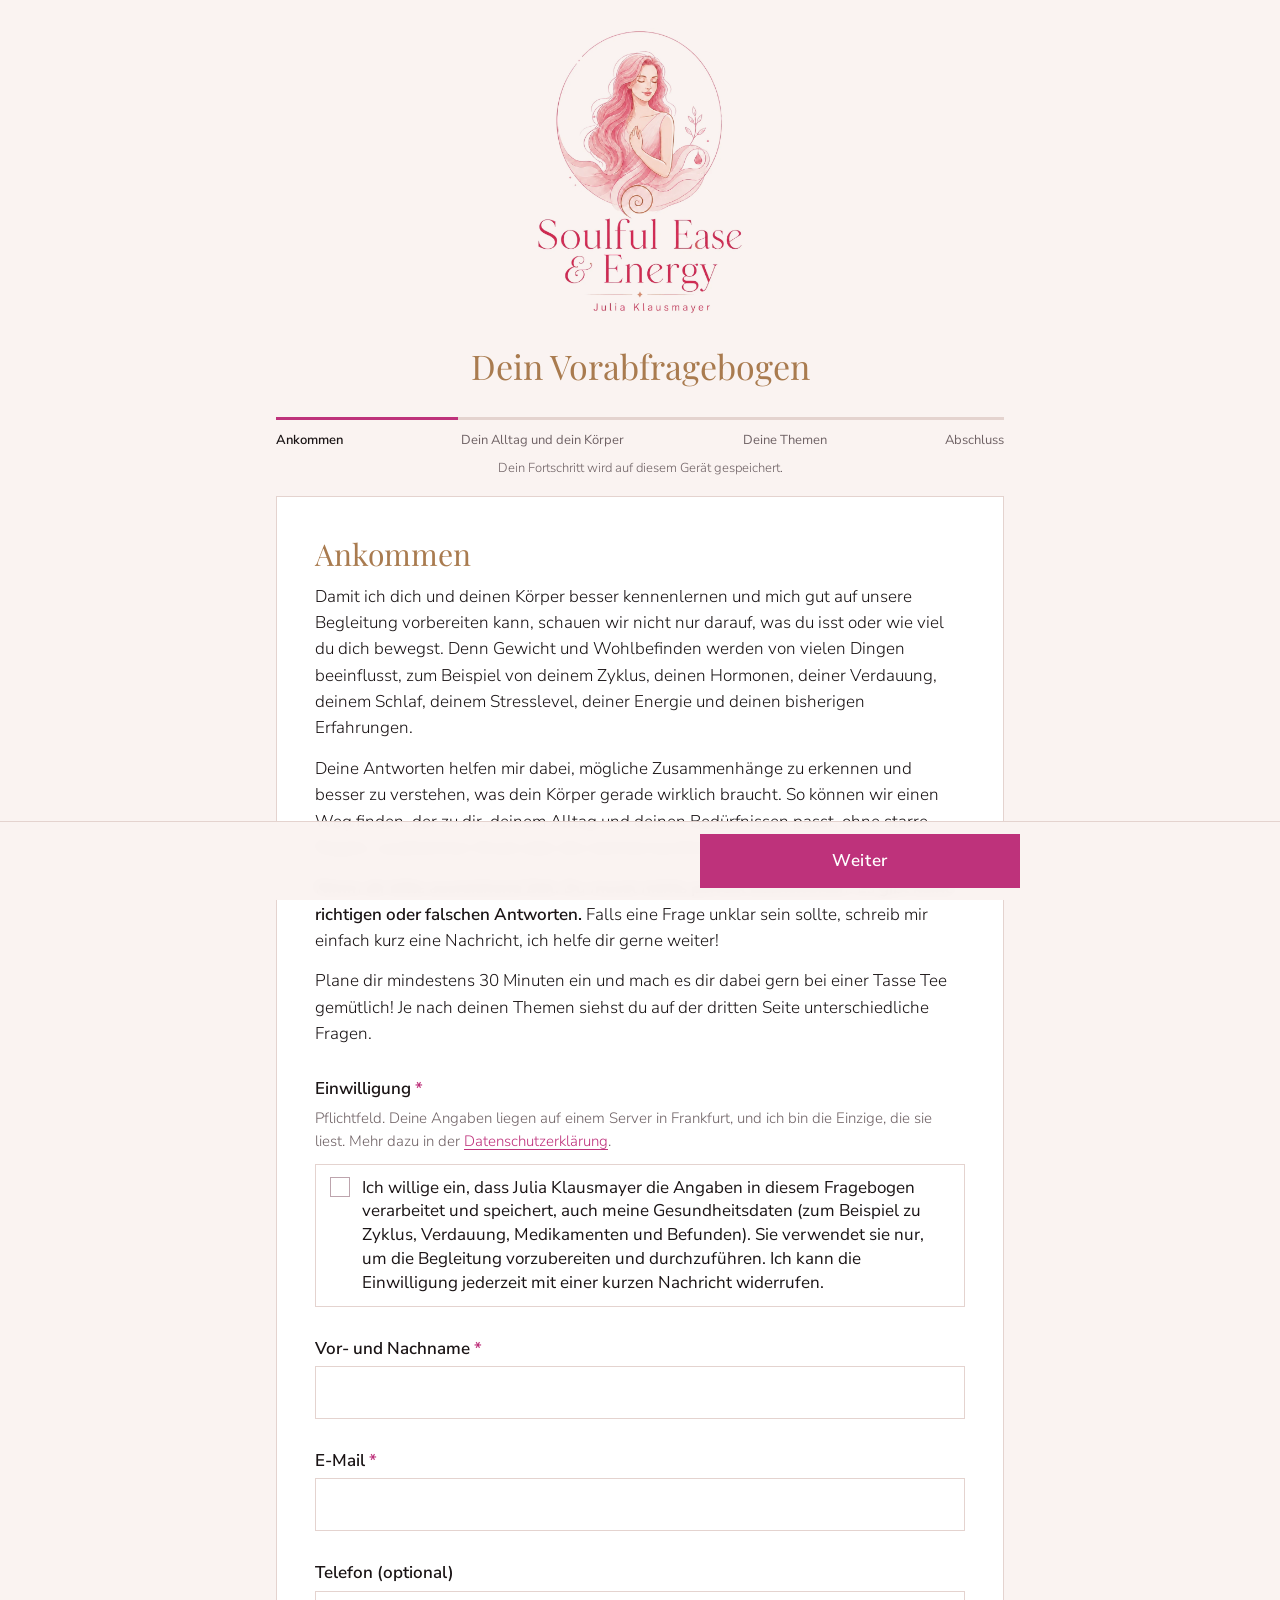
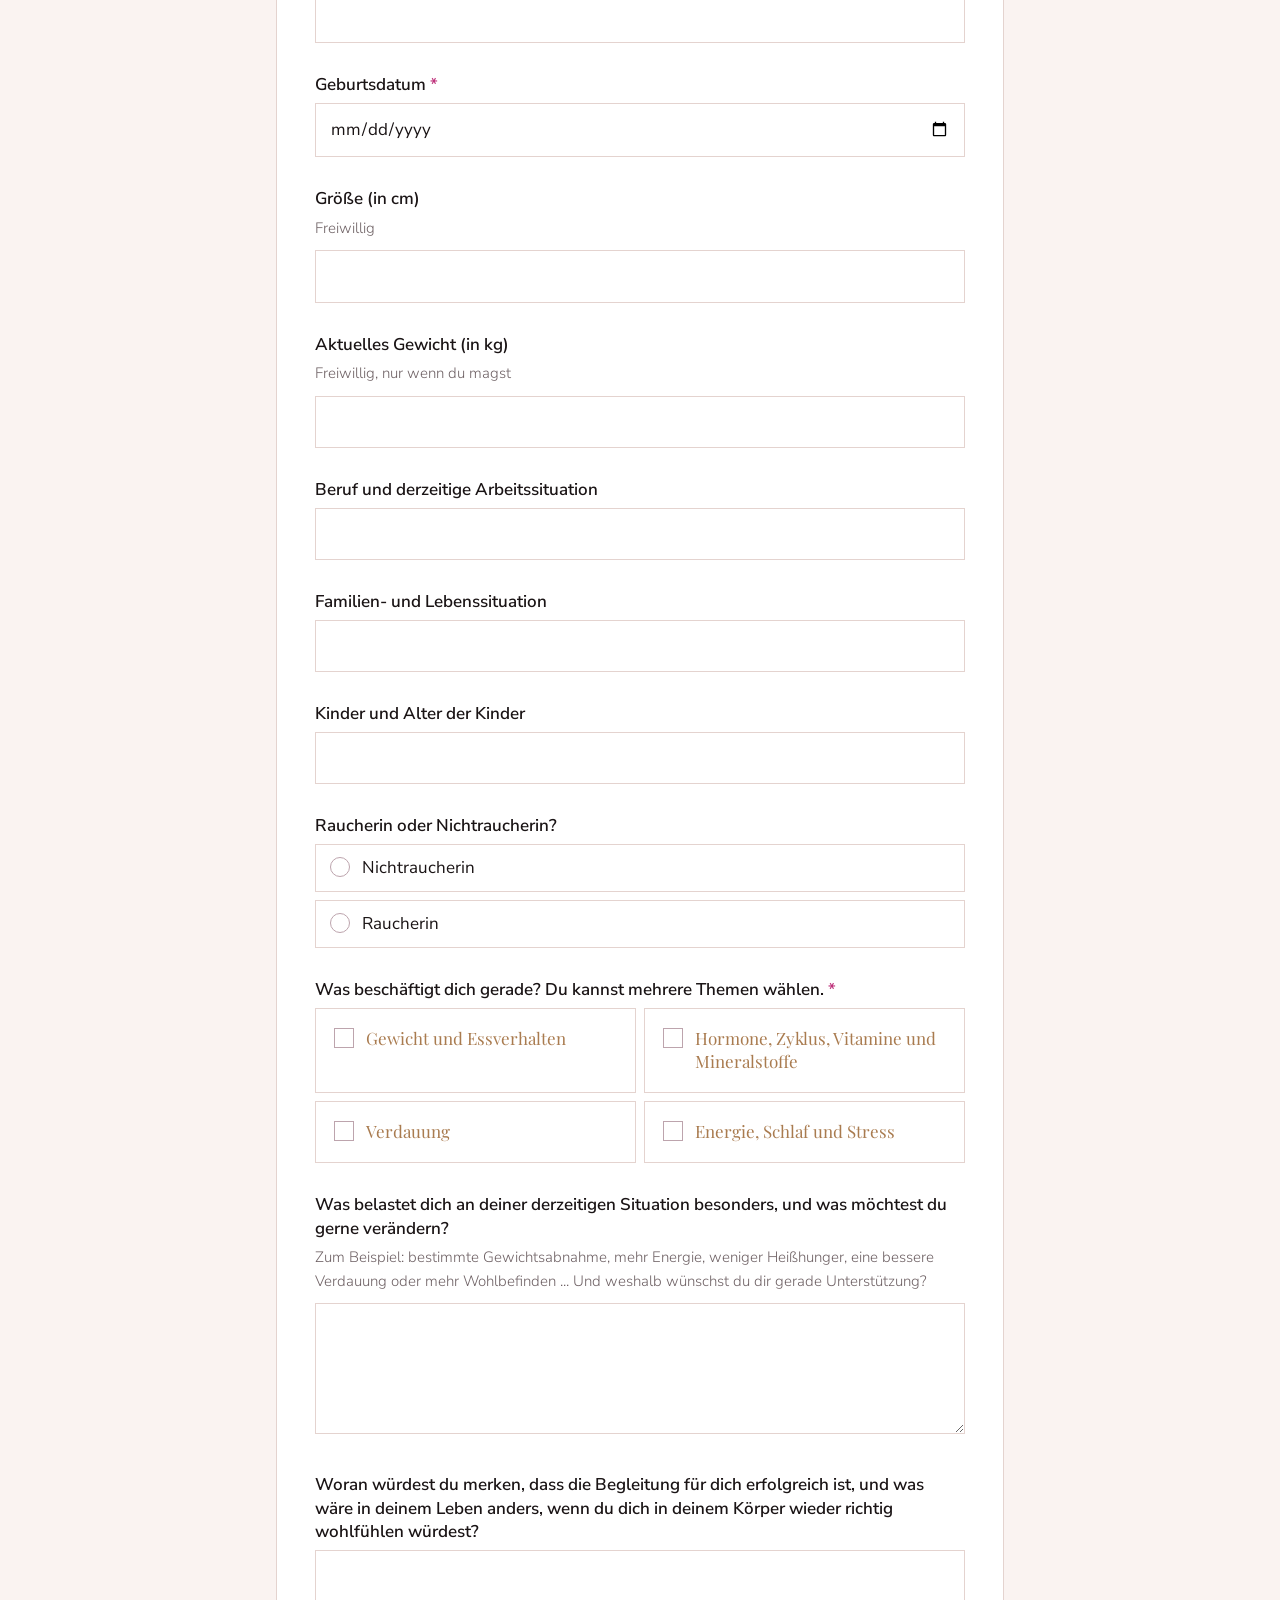
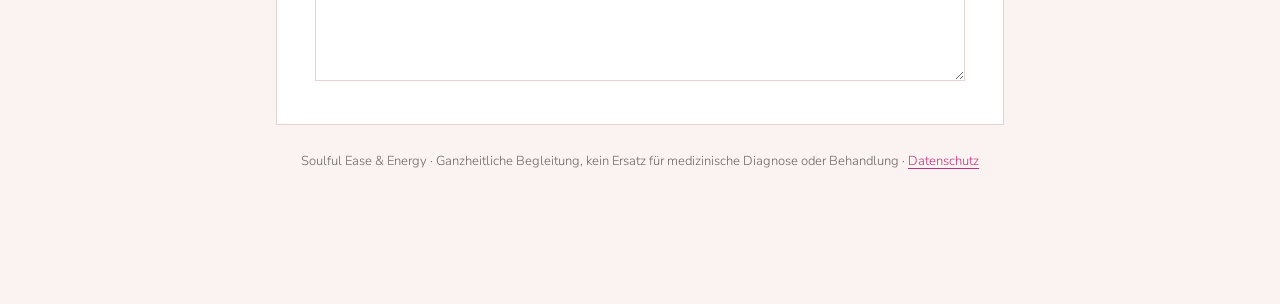
==== commit 5b6a2352: "Einwilligung neu formuliert, Link zur Datenschutzerklärung Co-Authored-By: Claude Sonnet 5.5 <norepl" ====
--- a/index.html
+++ b/index.html
@@ -81,6 +81,7 @@
 .done h2{font-size:32px;margin-bottom:14px}
 .demo{background:#fff7e0;border:1px solid #ecd48a;padding:10px 14px;font-size:14px;margin-top:16px;color:#5b4a14;font-weight:400}
 .hint{font-size:13px;color:var(--soft);text-align:center;margin-top:26px}
+.desc a,.hint a{color:var(--accent);text-underline-offset:3px}
 </style>
 </head>
 <body>
@@ -93,12 +94,12 @@
   <div class="saved" id="saved"></div>
   <input id="hp" type="text" tabindex="-1" autocomplete="off" aria-hidden="true" style="position:absolute;left:-9999px;width:1px;height:1px;opacity:0">
   <main id="main"></main>
-  <p class="hint">Soulful Ease &amp; Energy · Ganzheitliche Begleitung, kein Ersatz für medizinische Diagnose oder Behandlung</p>
+  <p class="hint">Soulful Ease &amp; Energy · Ganzheitliche Begleitung, kein Ersatz für medizinische Diagnose oder Behandlung · <a href="https://www.soulfuleaseandenergy.at/blank" target="_blank" rel="noopener">Datenschutz</a></p>
 </div>
 <div class="nav"><div class="in"><button class="btn" id="back">Zurück</button><button class="btn primary" id="next">Weiter</button></div></div>
 
 <script>
-const FORM = {"_type":"formsapp_form_export","_version":1,"exported_at":"2026-10-21T19:02:35.570Z","title":"Soulful Ease & Energy Vorabfragebogen","formType":"form","config":{"steps":[{"id":"step_1","title":"Ankommen","fields":[{"description":"","content":"\u003cp>Damit ich dich und deinen Körper besser kennenlernen und mich gut auf unsere Begleitung vorbereiten kann, schauen wir nicht nur darauf, was du isst oder wie viel du dich bewegst. Denn Gewicht und Wohlbefinden werden von vielen Dingen beeinflusst, zum Beispiel von deinem Zyklus, deinen Hormonen, deiner Verdauung, deinem Schlaf, deinem Stresslevel, deiner Energie und deinen bisherigen Erfahrungen.\u003c/p>\u003cp>Deine Antworten helfen mir dabei, mögliche Zusammenhänge zu erkennen und besser zu verstehen, was dein Körper gerade wirklich braucht. So können wir einen Weg finden, der zu dir, deinem Alltag und deinen Bedürfnissen passt, ohne starre Regeln, zusätzlichen Druck oder die nächste kurzfristige Diät.\u003c/p>\u003cp>\u003cb>Nimm dir bitte ausreichend Zeit. Du musst nichts perfekt beantworten. Es gibt keine richtigen oder falschen Antworten.\u003c/b> Falls eine Frage unklar sein sollte, schreib mir einfach kurz eine Nachricht, ich helfe dir gerne weiter!\u003c/p>\u003cp>Plane dir mindestens 30 Minuten ein und mach es dir dabei gern bei einer Tasse Tee gemütlich! Je nach deinen Themen siehst du auf der dritten Seite unterschiedliche Fragen.\u003c/p>","label":"Willkommen","id":"field_1","type":"content","required":false,"hideLabel":true,"readOnly":false,"conditionalLogic":{"enabled":false,"action":"show","rules":[{"group":[{"field":"","operator":"is","value":""}]}]}},{"description":"Pflichtfeld. Deine Daten werden auf Servern in Deutschland gespeichert und nur von Julia gelesen.","choices":["Ich willige ein, dass Julia Klausmayer die Angaben in diesem Fragebogen, auch meine Gesundheitsdaten, zur Vorbereitung und Durchführung der Begleitung verarbeitet und speichert. Ich kann diese Einwilligung jederzeit widerrufen."],"choiceLayout":"1col","useIconChoices":false,"choiceIcons":[],"iconColor":"#3b82f6","iconSize":"medium","maxSelections":"","label":"Einwilligung","id":"field_2","type":"checkbox","required":true,"hideLabel":false,"readOnly":false,"conditionalLogic":{"enabled":false,"action":"show","rules":[{"group":[{"field":"","operator":"is","value":""}]}]}},{"placeholder":"","description":"","inputMask":"","lengthLimit":{"enabled":false,"max":"","type":"characters"},"label":"Vor- und Nachname","id":"field_3","type":"text","required":true,"hideLabel":false,"readOnly":false,"conditionalLogic":{"enabled":false,"action":"show","rules":[{"group":[{"field":"","operator":"is","value":""}]}]}},{"placeholder":"","description":"","label":"E-Mail","id":"field_4","type":"email","required":true,"hideLabel":false,"readOnly":false,"conditionalLogic":{"enabled":false,"action":"show","rules":[{"group":[{"field":"","operator":"is","value":""}]}]}},{"placeholder":"","description":"","defaultCountry":"at","label":"Telefon (optional)","id":"field_5","type":"phone","required":false,"hideLabel":false,"readOnly":false,"conditionalLogic":{"enabled":false,"action":"show","rules":[{"group":[{"field":"","operator":"is","value":""}]}]}},{"placeholder":"","description":"","dateType":"date","dateFormat":"d.m.Y","timeFormat":"24h","timeInterval":30,"limitDays":{"enabled":false,"days":[1,2,3,4,5]},"disablePast":false,"disableToday":false,"label":"Geburtsdatum","id":"field_6","type":"date","required":true,"hideLabel":false,"readOnly":false,"conditionalLogic":{"enabled":false,"action":"show","rules":[{"group":[{"field":"","operator":"is","value":""}]}]}},{"placeholder":"","description":"Freiwillig","min":"","max":"","step":1,"label":"Größe (in cm)","id":"field_7","type":"number","required":false,"hideLabel":false,"readOnly":false,"conditionalLogic":{"enabled":false,"action":"show","rules":[{"group":[{"field":"","operator":"is","value":""}]}]}},{"placeholder":"","description":"Freiwillig, nur wenn du magst","min":"","max":"","step":1,"label":"Aktuelles Gewicht (in kg)","id":"field_8","type":"number","required":false,"hideLabel":false,"readOnly":false,"conditionalLogic":{"enabled":false,"action":"show","rules":[{"group":[{"field":"","operator":"is","value":""}]}]}},{"placeholder":"","description":"","inputMask":"","lengthLimit":{"enabled":false,"max":"","type":"characters"},"label":"Beruf und derzeitige Arbeitssituation","id":"field_9","type":"text","required":false,"hideLabel":false,"readOnly":false,"conditionalLogic":{"enabled":false,"action":"show","rules":[{"group":[{"field":"","operator":"is","value":""}]}]}},{"placeholder":"","description":"","inputMask":"","lengthLimit":{"enabled":false,"max":"","type":"characters"},"label":"Familien- und Lebenssituation","id":"field_10","type":"text","required":false,"hideLabel":false,"readOnly":false,"conditionalLogic":{"enabled":false,"action":"show","rules":[{"group":[{"field":"","operator":"is","value":""}]}]}},{"placeholder":"","description":"","inputMask":"","lengthLimit":{"enabled":false,"max":"","type":"characters"},"label":"Kinder und Alter der Kinder","id":"field_11","type":"text","required":false,"hideLabel":false,"readOnly":false,"conditionalLogic":{"enabled":false,"action":"show","rules":[{"group":[{"field":"","operator":"is","value":""}]}]}},{"description":"","choices":["Nichtraucherin","Raucherin"],"choiceLayout":"1col","useIconChoices":false,"choiceIcons":[],"iconColor":"#3b82f6","iconSize":"medium","label":"Raucherin oder Nichtraucherin?","id":"field_12","type":"radio","required":false,"hideLabel":false,"readOnly":false,"conditionalLogic":{"enabled":false,"action":"show","rules":[{"group":[{"field":"","operator":"is","value":""}]}]}},{"placeholder":"","description":"","inputMask":"","lengthLimit":{"enabled":false,"max":"","type":"characters"},"label":"Wenn Raucherin: Wie viel pro Tag?","id":"field_13","type":"text","required":false,"hideLabel":false,"readOnly":false,"conditionalLogic":{"enabled":true,"action":"show","rules":[{"group":[{"field":"field_12","operator":"is","value":"Raucherin"}]}]}},{"description":"","choices":["Gewicht und Essverhalten","Hormone, Zyklus, Vitamine und Mineralstoffe","Verdauung","Energie, Schlaf und Stress"],"choiceLayout":"1col","useIconChoices":false,"choiceIcons":[],"iconColor":"#3b82f6","iconSize":"medium","maxSelections":"","label":"Was beschäftigt dich gerade? Du kannst mehrere Themen wählen.","id":"field_15","type":"checkbox","required":true,"hideLabel":false,"readOnly":false,"conditionalLogic":{"enabled":false,"action":"show","rules":[{"group":[{"field":"","operator":"is","value":""}]}]}},{"description":"","choices":["Gewicht und Essverhalten","Hormone, Zyklus, Vitamine und Mineralstoffe","Verdauung","Energie, Schlaf und Stress"],"choiceLayout":"1col","useIconChoices":false,"choiceIcons":[],"iconColor":"#3b82f6","iconSize":"medium","label":"Welches Thema ist dir davon am wichtigsten?","id":"field_16","type":"radio","required":false,"hideLabel":false,"readOnly":false,"conditionalLogic":{"enabled":true,"action":"show","rules":[{"group":[{"field":"field_15","operator":"is","value":"Gewicht und Essverhalten"},{"field":"field_15","operator":"is","value":"Hormone, Zyklus, Vitamine und Mineralstoffe"}]},{"group":[{"field":"field_15","operator":"is","value":"Gewicht und Essverhalten"},{"field":"field_15","operator":"is","value":"Verdauung"}]},{"group":[{"field":"field_15","operator":"is","value":"Gewicht und Essverhalten"},{"field":"field_15","operator":"is","value":"Energie, Schlaf und Stress"}]},{"group":[{"field":"field_15","operator":"is","value":"Hormone, Zyklus, Vitamine und Mineralstoffe"},{"field":"field_15","operator":"is","value":"Verdauung"}]},{"group":[{"field":"field_15","operator":"is","value":"Hormone, Zyklus, Vitamine und Mineralstoffe"},{"field":"field_15","operator":"is","value":"Energie, Schlaf und Stress"}]},{"group":[{"field":"field_15","operator":"is","value":"Verdauung"},{"field":"field_15","operator":"is","value":"Energie, Schlaf und Stress"}]}]}},{"placeholder":"","description":"Zum Beispiel: bestimmte Gewichtsabnahme, mehr Energie, weniger Heißhunger, eine bessere Verdauung oder mehr Wohlbefinden ... Und weshalb wünschst du dir gerade Unterstützung?","rows":4,"lengthLimit":{"enabled":false,"max":"","type":"characters"},"label":"Was belastet dich an deiner derzeitigen Situation besonders, und was möchtest du gerne verändern?","id":"field_14","type":"textarea","required":false,"hideLabel":false,"readOnly":false,"conditionalLogic":{"enabled":false,"action":"show","rules":[{"group":[{"field":"","operator":"is","value":""}]}]}},{"placeholder":"","description":"","rows":4,"lengthLimit":{"enabled":false,"max":"","type":"characters"},"label":"Woran würdest du merken, dass die Begleitung für dich erfolgreich ist, und was wäre in deinem Leben anders, wenn du dich in deinem Körper wieder richtig wohlfühlen würdest?","id":"field_18","type":"textarea","required":false,"hideLabel":false,"readOnly":false,"conditionalLogic":{"enabled":false,"action":"show","rules":[{"group":[{"field":"","operator":"is","value":""}]}]}}]},{"id":"step_2","title":"Dein Alltag und dein Körper","fields":[{"description":"","label":"Dein Alltag","id":"field_19","type":"divider","required":false,"hideLabel":false,"readOnly":false,"conditionalLogic":{"enabled":false,"action":"show","rules":[{"group":[{"field":"","operator":"is","value":""}]}]}},{"placeholder":"","description":"","rows":4,"lengthLimit":{"enabled":false,"max":"","type":"characters"},"label":"Wie würdest du deinen derzeitigen Alltag beschreiben?","id":"field_20","type":"textarea","required":false,"hideLabel":false,"readOnly":false,"conditionalLogic":{"enabled":false,"action":"show","rules":[{"group":[{"field":"","operator":"is","value":""}]}]}},{"description":"","choices":["Ja","Teilweise","Nein"],"choiceLayout":"1col","useIconChoices":false,"choiceIcons":[],"iconColor":"#3b82f6","iconSize":"medium","label":"Hast du viel Verantwortung für andere?","id":"field_21","type":"radio","required":false,"hideLabel":false,"readOnly":false,"conditionalLogic":{"enabled":false,"action":"show","rules":[{"group":[{"field":"","operator":"is","value":""}]}]}},{"description":"","choices":["Sehr gut","Eher gut","Eher wenig","Kaum"],"choiceLayout":"1col","useIconChoices":false,"choiceIcons":[],"iconColor":"#3b82f6","iconSize":"medium","label":"Wie nimmst du deinen Körper im Alltag wahr?","id":"field_22","type":"radio","required":false,"hideLabel":false,"readOnly":false,"conditionalLogic":{"enabled":false,"action":"show","rules":[{"group":[{"field":"","operator":"is","value":""}]}]}},{"description":"","label":"Dein Körper aus ganzheitlicher Sicht","id":"field_23","type":"divider","required":false,"hideLabel":false,"readOnly":false,"conditionalLogic":{"enabled":false,"action":"show","rules":[{"group":[{"field":"","operator":"is","value":""}]}]}},{"description":"Die folgenden Fragen helfen dabei, deine individuelle Konstitution und mögliche Zusammenhänge aus Sicht von TCM und Ayurveda besser einzuschätzen.","choices":["Ich fühle mich häufig schwer oder träge.","Ich neige zu Wassereinlagerungen oder Verschleimung.","Ich habe oft einen Blähbauch oder weichen Stuhl.","Ich habe häufig Süßhunger.","Ich grüble viel oder mache mir viele Gedanken.","Ich bin schnell gereizt oder innerlich angespannt.","Ich seufze häufig oder spüre Druck im Brust- oder Rippenbereich.","Ich bin häufig unruhig und gedanklich überall gleichzeitig.","Mein Appetit und meine Verdauung sind sehr unregelmäßig.","Ich neige zu Trockenheit, zum Beispiel trockener Haut oder Verstopfung.","Ich neige zu Sodbrennen, Entzündungen oder starker Gereiztheit.","Ich setze mich selbst stark unter Druck.","Ich habe häufig wenig Muskelkraft.","Ich neige zu blauen Flecken.","Ich habe häufig weißen oder vermehrten Ausfluss.","Ich habe häufiges Wasserlassen oder Rückenschwäche.","Nichts davon fällt mir besonders auf."],"choiceLayout":"1col","useIconChoices":false,"choiceIcons":[],"iconColor":"#3b82f6","iconSize":"medium","maxSelections":"","label":"Was beschreibt dich aktuell am ehesten?","id":"field_24","type":"checkbox","required":false,"hideLabel":false,"readOnly":false,"conditionalLogic":{"enabled":false,"action":"show","rules":[{"group":[{"field":"","operator":"is","value":""}]}]}},{"description":"","choices":["Mir ist häufig kalt.","Ich habe oft kalte Hände oder Füße.","Ich habe oft einen kalten Bauch.","Ich brauche viel Wärme.","Mir ist häufig heiß.","Ich schwitze schnell oder stark.","Ich schwitze kaum.","Ich habe Hitzewallungen.","Ich wache nachts verschwitzt auf.","Mein Temperaturempfinden ist unauffällig."],"choiceLayout":"1col","useIconChoices":false,"choiceIcons":[],"iconColor":"#3b82f6","iconSize":"medium","maxSelections":"","label":"Wie ist dein Temperaturempfinden?","id":"field_25","type":"checkbox","required":false,"hideLabel":false,"readOnly":false,"conditionalLogic":{"enabled":false,"action":"show","rules":[{"group":[{"field":"","operator":"is","value":""}]}]}},{"description":"","choices":["Nein","Ja, besonders in den Beinen","Ja, an Händen oder Fingern","Ja, im Gesicht","Ja, am Bauch","Ja, besonders vor der Periode","Ja, wetterabhängig"],"choiceLayout":"1col","useIconChoices":false,"choiceIcons":[],"iconColor":"#3b82f6","iconSize":"medium","maxSelections":"","label":"Neigst du zu Wassereinlagerungen oder einem Schweregefühl im Körper?","id":"field_26","type":"checkbox","required":false,"hideLabel":false,"readOnly":false,"conditionalLogic":{"enabled":true,"action":"show","rules":[{"group":[{"field":"field_24","operator":"is","value":"Ich neige zu Wassereinlagerungen oder Verschleimung."}]}]}},{"description":"","choices":["geschwollen","Zahneindrücke an den Seiten","weißlicher Belag","gelblicher Belag","sehr dicker Belag","kann ich nicht beurteilen"],"choiceLayout":"1col","useIconChoices":false,"choiceIcons":[],"iconColor":"#3b82f6","iconSize":"medium","maxSelections":"","label":"Welche Beobachtungen treffen auf deine Zunge zu?","id":"field_27","type":"checkbox","required":false,"hideLabel":false,"readOnly":false,"conditionalLogic":{"enabled":false,"action":"show","rules":[{"group":[{"field":"","operator":"is","value":""}]}]}},{"placeholder":"","description":"","inputMask":"","lengthLimit":{"enabled":false,"max":"","type":"characters"},"label":"Welche Jahreszeit oder welches Wetter belastet dich evtl. besonders?","id":"field_28","type":"text","required":false,"hideLabel":false,"readOnly":false,"conditionalLogic":{"enabled":false,"action":"show","rules":[{"group":[{"field":"","operator":"is","value":""}]}]}},{"description":"","choices":["Eher warm","Eher kalt","Gemischt"],"choiceLayout":"1col","useIconChoices":false,"choiceIcons":[],"iconColor":"#3b82f6","iconSize":"medium","label":"Isst du eher warm, kalt oder gemischt?","id":"field_29","type":"radio","required":false,"hideLabel":false,"readOnly":false,"conditionalLogic":{"enabled":false,"action":"show","rules":[{"group":[{"field":"","operator":"is","value":""}]}]}},{"placeholder":"","description":"","rows":4,"lengthLimit":{"enabled":false,"max":"","type":"characters"},"label":"Gibt es noch weitere Körperbeobachtungen, die dir auffallen, auch wenn du nicht weißt, ob sie mit deinem Gewicht oder deinen Themen zusammenhängen?","id":"field_30","type":"textarea","required":false,"hideLabel":false,"readOnly":false,"conditionalLogic":{"enabled":false,"action":"show","rules":[{"group":[{"field":"","operator":"is","value":""}]}]}},{"description":"","label":"Verdauung","id":"field_31","type":"divider","required":false,"hideLabel":false,"readOnly":false,"conditionalLogic":{"enabled":false,"action":"show","rules":[{"group":[{"field":"","operator":"is","value":""}]}]}},{"description":"","choices":["Blähungen","Völlegefühl","sichtbarer oder gespannter Blähbauch","Bauchschmerzen","Verstopfung","Durchfall","wechselnd zwischen Verstopfung und Durchfall","Sodbrennen","Übelkeit","Aufstoßen","keine nennenswerten Beschwerden"],"choiceLayout":"1col","useIconChoices":false,"choiceIcons":[],"iconColor":"#3b82f6","iconSize":"medium","maxSelections":"","label":"Wie ist deine Verdauung, und hast du Beschwerden? Wenn ja, welche?","id":"field_32","type":"checkbox","required":false,"hideLabel":false,"readOnly":false,"conditionalLogic":{"enabled":false,"action":"show","rules":[{"group":[{"field":"","operator":"is","value":""}]}]}},{"placeholder":"","description":"","inputMask":"","lengthLimit":{"enabled":false,"max":"","type":"characters"},"label":"Möchtest du zu deiner Verdauung noch etwas ergänzen? (optional)","id":"field_33","type":"text","required":false,"hideLabel":false,"readOnly":false,"conditionalLogic":{"enabled":false,"action":"show","rules":[{"group":[{"field":"","operator":"is","value":""}]}]}},{"description":"","label":"Energie, Schlaf und Stress","id":"field_34","type":"divider","required":false,"hideLabel":false,"readOnly":false,"conditionalLogic":{"enabled":false,"action":"show","rules":[{"group":[{"field":"","operator":"is","value":""}]}]}},{"description":"Welche Aussagen treffen auf dich zu?","choices":["Ich bin morgens schwer in Gang zu bringen.","Ich habe vormittags ein Energietief.","Ich bin nach dem Mittagessen sehr müde.","Ich habe nachmittags ein starkes Tief.","Abends werde ich plötzlich wieder wacher.","Meine Energie ist relativ stabil.","Meine Energie ist von Tag zu Tag sehr unterschiedlich."],"choiceLayout":"1col","useIconChoices":false,"choiceIcons":[],"iconColor":"#3b82f6","iconSize":"medium","maxSelections":"","label":"Wie ist deine Energie im Tagesverlauf?","id":"field_35","type":"checkbox","required":false,"hideLabel":false,"readOnly":false,"conditionalLogic":{"enabled":false,"action":"show","rules":[{"group":[{"field":"","operator":"is","value":""}]}]}},{"description":"","choices":["Ich schlafe meistens gut und erholsam.","Ich brauche lange zum Einschlafen.","Ich wache nachts häufig auf.","Ich wache sehr früh auf und kann nicht mehr einschlafen.","Ich schlafe leicht und unruhig.","Ich habe nachts ein Gedankenkarussell.","Ich wache wegen Hitze oder Schwitzen auf.","Ich muss nachts häufig auf die Toilette."],"choiceLayout":"1col","useIconChoices":false,"choiceIcons":[],"iconColor":"#3b82f6","iconSize":"medium","maxSelections":"","label":"Wie würdest du deinen Schlaf beschreiben?","id":"field_36","type":"checkbox","required":false,"hideLabel":false,"readOnly":false,"conditionalLogic":{"enabled":false,"action":"show","rules":[{"group":[{"field":"","operator":"is","value":""}]}]}},{"placeholder":"","description":"","inputMask":"","lengthLimit":{"enabled":false,"max":"","type":"characters"},"label":"Wachst du nachts häufig zu einer ähnlichen Uhrzeit auf? Wenn ja, wann?","id":"field_37","type":"text","required":false,"hideLabel":false,"readOnly":false,"conditionalLogic":{"enabled":false,"action":"show","rules":[{"group":[{"field":"","operator":"is","value":""}]}]}},{"description":"","choices":["Erholt","Nur manchmal erholt","Müde oder wie gerädert"],"choiceLayout":"1col","useIconChoices":false,"choiceIcons":[],"iconColor":"#3b82f6","iconSize":"medium","label":"Wie fühlst du dich morgens nach dem Aufstehen?","id":"field_38","type":"radio","required":false,"hideLabel":false,"readOnly":false,"conditionalLogic":{"enabled":false,"action":"show","rules":[{"group":[{"field":"","operator":"is","value":""}]}]}},{"placeholder":"","description":"","min":0,"max":10,"step":1,"label":"Wie hoch empfindest du dein derzeitiges Stresslevel? (0 = gar nicht, 10 = sehr stark)","id":"field_39","type":"number","required":false,"hideLabel":false,"readOnly":false,"conditionalLogic":{"enabled":false,"action":"show","rules":[{"group":[{"field":"","operator":"is","value":""}]}]}},{"description":"","choices":["Ich funktioniere meistens einfach weiter.","Ich merke oft erst spät, dass mir alles zu viel wird.","Mein Kopf ist ständig aktiv.","Ich kann schwer abschalten.","Ich brauche Kaffee, Zucker oder Essen, um durchzuhalten.","Ich habe wenig Zeit für mich.","Ich kann mich grundsätzlich gut entspannen."],"choiceLayout":"1col","useIconChoices":false,"choiceIcons":[],"iconColor":"#3b82f6","iconSize":"medium","maxSelections":"","label":"Welche Aussagen zum Thema Stress treffen auf dich zu?","id":"field_40","type":"checkbox","required":false,"hideLabel":false,"readOnly":false,"conditionalLogic":{"enabled":false,"action":"show","rules":[{"group":[{"field":"","operator":"is","value":""}]}]}},{"placeholder":"","description":"","rows":4,"lengthLimit":{"enabled":false,"max":"","type":"characters"},"label":"Hast du das Gefühl, Kaffee hält dich am Leben? Wie viel Kaffee trinkst du, zu welchen Zeiten, und wie geht es dir ohne?","id":"field_41","type":"textarea","required":false,"hideLabel":false,"readOnly":false,"conditionalLogic":{"enabled":true,"action":"show","rules":[{"group":[{"field":"field_40","operator":"is","value":"Ich brauche Kaffee, Zucker oder Essen, um durchzuhalten."}]}]}},{"description":"","label":"Essen und Trinken","id":"field_42","type":"divider","required":false,"hideLabel":false,"readOnly":false,"conditionalLogic":{"enabled":false,"action":"show","rules":[{"group":[{"field":"","operator":"is","value":""}]}]}},{"placeholder":"","description":"Bitte beschreibe einen möglichst typischen Tag. Schreib auch dazu, wie viel und was du trinkst (auch Säfte, Limonaden, Light- oder Zero-Getränke, Energydrinks, Alkohol) und ob es Tage gibt, an denen du Mahlzeiten auslässt oder kaum zum Essen kommst, und was die Gründe dafür sind.","rows":8,"lengthLimit":{"enabled":false,"max":"","type":"characters"},"label":"Was isst und trinkst du normalerweise vom Aufstehen bis zum Schlafengehen?","id":"field_43","type":"textarea","required":false,"hideLabel":false,"readOnly":false,"conditionalLogic":{"enabled":false,"action":"show","rules":[{"group":[{"field":"","operator":"is","value":""}]}]}},{"placeholder":"","description":"","rows":4,"lengthLimit":{"enabled":false,"max":"","type":"characters"},"label":"Gibt es Lebensmittel, die du nicht magst, bewusst vermeidest oder nicht verträgst?","id":"field_44","type":"textarea","required":false,"hideLabel":false,"readOnly":false,"conditionalLogic":{"enabled":false,"action":"show","rules":[{"group":[{"field":"","operator":"is","value":""}]}]}},{"description":"","choices":["keine bestimmte","vegetarisch","vegan","glutenfrei","laktosefrei","kohlenhydratreduziert","nach anderen Regeln (bitte unten bei den Lebensmitteln ergänzen)"],"choiceLayout":"1col","useIconChoices":false,"choiceIcons":[],"iconColor":"#3b82f6","iconSize":"medium","maxSelections":"","label":"Ernährst du dich nach einer bestimmten Ernährungsform?","id":"field_45","type":"checkbox","required":false,"hideLabel":false,"readOnly":false,"conditionalLogic":{"enabled":false,"action":"show","rules":[{"group":[{"field":"","operator":"is","value":""}]}]}},{"description":"","label":"Bewegung","id":"field_46","type":"divider","required":false,"hideLabel":false,"readOnly":false,"conditionalLogic":{"enabled":false,"action":"show","rules":[{"group":[{"field":"","operator":"is","value":""}]}]}},{"description":"","choices":["sitzend","teilweise gehend oder stehend","körperlich aktiv","sehr unterschiedlich"],"choiceLayout":"1col","useIconChoices":false,"choiceIcons":[],"iconColor":"#3b82f6","iconSize":"medium","label":"Ist dein Alltag überwiegend:","id":"field_47","type":"radio","required":false,"hideLabel":false,"readOnly":false,"conditionalLogic":{"enabled":false,"action":"show","rules":[{"group":[{"field":"","operator":"is","value":""}]}]}},{"description":"","choices":["Nein","Gelegentlich","Einmal pro Woche","Zwei- bis dreimal pro Woche","Viermal oder öfter"],"choiceLayout":"1col","useIconChoices":false,"choiceIcons":[],"iconColor":"#3b82f6","iconSize":"medium","label":"Machst du regelmäßig Sport oder gezielte Bewegung?","id":"field_48","type":"radio","required":false,"hideLabel":false,"readOnly":false,"conditionalLogic":{"enabled":false,"action":"show","rules":[{"group":[{"field":"","operator":"is","value":""}]}]}},{"placeholder":"","description":"","rows":4,"lengthLimit":{"enabled":false,"max":"","type":"characters"},"label":"Welche Art von Bewegung machst du, und wie fühlst du dich währenddessen und danach?","id":"field_49","type":"textarea","required":false,"hideLabel":false,"readOnly":false,"conditionalLogic":{"enabled":false,"action":"show","rules":[{"group":[{"field":"","operator":"is","value":""}]}]}},{"placeholder":"","description":"","rows":4,"lengthLimit":{"enabled":false,"max":"","type":"characters"},"label":"Gibt es Schmerzen, Verletzungen, Erschöpfung oder andere körperliche Einschränkungen, die berücksichtigt werden müssen?","id":"field_50","type":"textarea","required":false,"hideLabel":false,"readOnly":false,"conditionalLogic":{"enabled":false,"action":"show","rules":[{"group":[{"field":"","operator":"is","value":""}]}]}},{"description":"","label":"Gesundheit, Medikamente und Befunde","id":"field_51","type":"divider","required":false,"hideLabel":false,"readOnly":false,"conditionalLogic":{"enabled":false,"action":"show","rules":[{"group":[{"field":"","operator":"is","value":""}]}]}},{"placeholder":"","description":"","rows":4,"lengthLimit":{"enabled":false,"max":"","type":"characters"},"label":"Welche Erkrankungen, Diagnosen, Operationen oder Allergien bestehen derzeit oder bestanden in der Vergangenheit?","id":"field_52","type":"textarea","required":false,"hideLabel":false,"readOnly":false,"conditionalLogic":{"enabled":false,"action":"show","rules":[{"group":[{"field":"","operator":"is","value":""}]}]}},{"description":"","choices":["Kopfschmerzen oder Migräne","Rücken- oder Nackenschmerzen","Gelenkschmerzen","Muskelschmerzen","schwere Beine","Krampfadern","Hautprobleme","Akne","Ekzeme","Haarausfall","brüchige Nägel","häufige Infekte","Allergien","Atemprobleme","Herzklopfen","Schwindel","niedriger Blutdruck","hoher Blutdruck","erhöhte Blutfette","Fettleber","Gallenbeschwerden","Nierenprobleme","Autoimmunerkrankungen","chronische Schmerzen","keine davon"],"choiceLayout":"1col","useIconChoices":false,"choiceIcons":[],"iconColor":"#3b82f6","iconSize":"medium","maxSelections":"","label":"Bestehen aktuell weitere Beschwerden?","id":"field_53","type":"checkbox","required":false,"hideLabel":false,"readOnly":false,"conditionalLogic":{"enabled":false,"action":"show","rules":[{"group":[{"field":"","operator":"is","value":""}]}]}},{"description":"","choices":["Nein","Ja, ohne bekannte Auffälligkeit","Unterfunktion","Überfunktion","Hashimoto-Thyreoiditis","Schilddrüsenknoten","Schilddrüsenoperation","Sonstiges"],"choiceLayout":"1col","useIconChoices":false,"choiceIcons":[],"iconColor":"#3b82f6","iconSize":"medium","label":"Wurde deine Schilddrüse bereits untersucht?","id":"field_54","type":"radio","required":false,"hideLabel":false,"readOnly":false,"conditionalLogic":{"enabled":false,"action":"show","rules":[{"group":[{"field":"","operator":"is","value":""}]}]}},{"placeholder":"","description":"Bitte nach Möglichkeit mit Dosierung. Wurden in letzter Zeit Medikamente begonnen, abgesetzt oder verändert?","rows":4,"lengthLimit":{"enabled":false,"max":"","type":"characters"},"label":"Welche Medikamente nimmst du derzeit regelmäßig oder bei Bedarf?","id":"field_55","type":"textarea","required":false,"hideLabel":false,"readOnly":false,"conditionalLogic":{"enabled":false,"action":"show","rules":[{"group":[{"field":"","operator":"is","value":""}]}]}},{"description":"Bitte nach Möglichkeit mit Dosierung. Mit dem Plus kannst du weitere Zeilen hinzufügen.","display":"rows","preset":"12","columns":[{"width":12,"fields":[{"placeholder":"","description":"","inputMask":"","lengthLimit":{"enabled":false,"max":"","type":"characters"},"label":"Name des Präparats","id":"field_57","type":"text","required":false,"hideLabel":false,"readOnly":false,"conditionalLogic":{"enabled":false,"action":"show","rules":[{"group":[{"field":"","operator":"is","value":""}]}]}},{"placeholder":"","description":"","inputMask":"","lengthLimit":{"enabled":false,"max":"","type":"characters"},"label":"Dosierung","id":"field_58","type":"text","required":false,"hideLabel":false,"readOnly":false,"conditionalLogic":{"enabled":false,"action":"show","rules":[{"group":[{"field":"","operator":"is","value":""}]}]}},{"placeholder":"","description":"","inputMask":"","lengthLimit":{"enabled":false,"max":"","type":"characters"},"label":"Seit wann","id":"field_59","type":"text","required":false,"hideLabel":false,"readOnly":false,"conditionalLogic":{"enabled":false,"action":"show","rules":[{"group":[{"field":"","operator":"is","value":""}]}]}}]}],"minRows":1,"maxRows":15,"buttonText":"+ Eintrag hinzufügen","label":"Welche Nahrungsergänzungsmittel oder pflanzlichen Präparate nimmst du?","id":"field_56","type":"repeater","required":false,"hideLabel":false,"readOnly":false,"conditionalLogic":{"enabled":false,"action":"show","rules":[{"group":[{"field":"","operator":"is","value":""}]}]}},{"placeholder":"","description":"","rows":4,"lengthLimit":{"enabled":false,"max":"","type":"characters"},"label":"Wann wurde zuletzt ein Blutbild gemacht? Wurden dabei Auffälligkeiten festgestellt?","id":"field_60","type":"textarea","required":false,"hideLabel":false,"readOnly":false,"conditionalLogic":{"enabled":false,"action":"show","rules":[{"group":[{"field":"","operator":"is","value":""}]}]}},{"description":"Zum Beispiel Blutbild oder Schilddrüsenwerte als PDF oder Foto. Maximal 5 Dateien.","allowedExtensions":"pdf,jpg,jpeg,png","maxFileSize":"","maxFiles":5,"label":"Aktuelle Befunde hochladen (optional)","id":"field_61","type":"fileupload","required":false,"hideLabel":false,"readOnly":false,"conditionalLogic":{"enabled":false,"action":"show","rules":[{"group":[{"field":"","operator":"is","value":""}]}]}}]},{"id":"step_3","title":"Deine Themen","fields":[{"description":"","content":"\u003cp>Auf dieser Seite findest du Fragen zu den Themen, die du gewählt hast oder die sich aus deinen bisherigen Antworten ergeben. Beantworte so viel, wie du magst. Was du auslässt, besprechen wir gerne im Gespräch.\u003c/p>","label":"Deine Themen","id":"field_62","type":"content","required":false,"hideLabel":true,"readOnly":false,"conditionalLogic":{"enabled":false,"action":"show","rules":[{"group":[{"field":"","operator":"is","value":""}]}]}},{"description":"","label":"Dein Gewicht und dein Essverhalten","id":"field_63","type":"divider","required":false,"hideLabel":false,"readOnly":false,"conditionalLogic":{"enabled":true,"action":"show","rules":[{"group":[{"field":"field_15","operator":"is","value":"Gewicht und Essverhalten"}]},{"group":[{"field":"field_14","operator":"contains","value":"Gewicht"}]},{"group":[{"field":"field_14","operator":"contains","value":"abnehmen"}]},{"group":[{"field":"field_14","operator":"contains","value":"Abnahme"}]}]}},{"placeholder":"","description":"Bitte beschreibe wichtige Phasen, zum Beispiel Kindheit, Pubertät, Schwangerschaften, Stillzeiten, hormonelle Veränderungen, berufliche oder private Belastungen, Erkrankungen, Operationen oder andere einschneidende Lebensereignisse.","rows":4,"lengthLimit":{"enabled":false,"max":"","type":"characters"},"label":"Wie hat sich dein Gewicht im Laufe deines Lebens entwickelt?","id":"field_64","type":"textarea","required":false,"hideLabel":false,"readOnly":false,"conditionalLogic":{"enabled":true,"action":"show","rules":[{"group":[{"field":"field_15","operator":"is","value":"Gewicht und Essverhalten"}]},{"group":[{"field":"field_14","operator":"contains","value":"Gewicht"}]},{"group":[{"field":"field_14","operator":"contains","value":"abnehmen"}]},{"group":[{"field":"field_14","operator":"contains","value":"Abnahme"}]}]}},{"placeholder":"","description":"","rows":4,"lengthLimit":{"enabled":false,"max":"","type":"characters"},"label":"Seit wann empfindest du dein Gewicht als belastend oder nicht mehr stimmig für dich? Gab es einen bestimmten Zeitpunkt, ab dem sich dein Gewicht deutlich verändert hat? Was war zu dieser Zeit in deinem Leben, deinem Alltag oder deinem Körper anders?","id":"field_65","type":"textarea","required":false,"hideLabel":false,"readOnly":false,"conditionalLogic":{"enabled":true,"action":"show","rules":[{"group":[{"field":"field_15","operator":"is","value":"Gewicht und Essverhalten"}]},{"group":[{"field":"field_14","operator":"contains","value":"Gewicht"}]},{"group":[{"field":"field_14","operator":"contains","value":"abnehmen"}]},{"group":[{"field":"field_14","operator":"contains","value":"Abnahme"}]}]}},{"placeholder":"","description":"Zum Beispiel mehr Bauchumfang, Veränderungen an Hüften oder Oberschenkeln, Gewichtszunahme am gesamten Körper oder stärkere Wassereinlagerungen.","rows":4,"lengthLimit":{"enabled":false,"max":"","type":"characters"},"label":"Hat sich auch die Verteilung deines Gewichts verändert?","id":"field_66","type":"textarea","required":false,"hideLabel":false,"readOnly":false,"conditionalLogic":{"enabled":true,"action":"show","rules":[{"group":[{"field":"field_15","operator":"is","value":"Gewicht und Essverhalten"}]},{"group":[{"field":"field_14","operator":"contains","value":"Gewicht"}]},{"group":[{"field":"field_14","operator":"contains","value":"abnehmen"}]},{"group":[{"field":"field_14","operator":"contains","value":"Abnahme"}]}]}},{"description":"","choices":["Nein","Ja, innerhalb weniger Tage","Ja, im Laufe des Zyklus","Ja, abhängig von Stress, Schlaf oder Verdauung","Ja, wetterabhängig oder aufgrund von Wassereinlagerungen","Ich kann es schwer einschätzen"],"choiceLayout":"1col","useIconChoices":false,"choiceIcons":[],"iconColor":"#3b82f6","iconSize":"medium","maxSelections":"","label":"Schwankt dein Gewicht deutlich?","id":"field_67","type":"checkbox","required":false,"hideLabel":false,"readOnly":false,"conditionalLogic":{"enabled":true,"action":"show","rules":[{"group":[{"field":"field_15","operator":"is","value":"Gewicht und Essverhalten"}]},{"group":[{"field":"field_14","operator":"contains","value":"Gewicht"}]},{"group":[{"field":"field_14","operator":"contains","value":"abnehmen"}]},{"group":[{"field":"field_14","operator":"contains","value":"Abnahme"}]}]}},{"placeholder":"","description":"","rows":4,"lengthLimit":{"enabled":false,"max":"","type":"characters"},"label":"Bei welchem Gewicht oder in welcher Lebensphase hast du dich zuletzt richtig wohlgefühlt? Was war damals möglicherweise anders als heute?","id":"field_68","type":"textarea","required":false,"hideLabel":false,"readOnly":false,"conditionalLogic":{"enabled":true,"action":"show","rules":[{"group":[{"field":"field_15","operator":"is","value":"Gewicht und Essverhalten"}]},{"group":[{"field":"field_14","operator":"contains","value":"Gewicht"}]},{"group":[{"field":"field_14","operator":"contains","value":"abnehmen"}]},{"group":[{"field":"field_14","operator":"contains","value":"Abnahme"}]}]}},{"placeholder":"","description":"Bitte beschreibe auch, wie lange du es ungefähr gemacht hast und was dabei zumindest eine Zeit lang gut funktioniert hat.","rows":4,"lengthLimit":{"enabled":false,"max":"","type":"characters"},"label":"Was hast du bisher unternommen, um Gewicht zu verlieren oder deinen Stoffwechsel zu unterstützen?","id":"field_69","type":"textarea","required":false,"hideLabel":false,"readOnly":false,"conditionalLogic":{"enabled":true,"action":"show","rules":[{"group":[{"field":"field_15","operator":"is","value":"Gewicht und Essverhalten"}]},{"group":[{"field":"field_14","operator":"contains","value":"Gewicht"}]},{"group":[{"field":"field_14","operator":"contains","value":"abnehmen"}]},{"group":[{"field":"field_14","operator":"contains","value":"Abnahme"}]}]}},{"placeholder":"","description":"","rows":4,"lengthLimit":{"enabled":false,"max":"","type":"characters"},"label":"Was war bei deinen bisherigen Versuchen nicht alltagstauglich, hat dich gestresst oder dir körperlich beziehungsweise emotional nicht gutgetan?","id":"field_70","type":"textarea","required":false,"hideLabel":false,"readOnly":false,"conditionalLogic":{"enabled":true,"action":"show","rules":[{"group":[{"field":"field_15","operator":"is","value":"Gewicht und Essverhalten"}]},{"group":[{"field":"field_14","operator":"contains","value":"Gewicht"}]},{"group":[{"field":"field_14","operator":"contains","value":"abnehmen"}]},{"group":[{"field":"field_14","operator":"contains","value":"Abnahme"}]}]}},{"placeholder":"","description":"","rows":4,"lengthLimit":{"enabled":false,"max":"","type":"characters"},"label":"Wie viel Gewicht hast du bei deinem bisher erfolgreichsten Versuch ungefähr verloren? Wie lange konntest du es halten, und was hat aus deiner Sicht dazu geführt, dass das Gewicht wieder angestiegen ist?","id":"field_71","type":"textarea","required":false,"hideLabel":false,"readOnly":false,"conditionalLogic":{"enabled":true,"action":"show","rules":[{"group":[{"field":"field_15","operator":"is","value":"Gewicht und Essverhalten"}]},{"group":[{"field":"field_14","operator":"contains","value":"Gewicht"}]},{"group":[{"field":"field_14","operator":"contains","value":"abnehmen"}]},{"group":[{"field":"field_14","operator":"contains","value":"Abnahme"}]}]}},{"description":"","choices":["starkes Frieren","Müdigkeit oder Erschöpfung","Konzentrationsprobleme","Gereiztheit","Schlafprobleme","stärkerer Heißhunger","Verdauungsprobleme","Verstopfung","Haarausfall","trockene Haut oder brüchige Nägel","Zyklusveränderungen","Ausbleiben der Periode","Libidoverlust","Leistungsabfall","schneller Gewichtsanstieg nach Beendigung","keine auffälligen Veränderungen"],"choiceLayout":"1col","useIconChoices":false,"choiceIcons":[],"iconColor":"#3b82f6","iconSize":"medium","maxSelections":"","label":"Hast du während früherer Diäten oder Ernährungsprogramme Veränderungen bemerkt?","id":"field_72","type":"checkbox","required":false,"hideLabel":false,"readOnly":false,"conditionalLogic":{"enabled":true,"action":"show","rules":[{"group":[{"field":"field_15","operator":"is","value":"Gewicht und Essverhalten"}]},{"group":[{"field":"field_14","operator":"contains","value":"Gewicht"}]},{"group":[{"field":"field_14","operator":"contains","value":"abnehmen"}]},{"group":[{"field":"field_14","operator":"contains","value":"Abnahme"}]}]}},{"placeholder":"","description":"","rows":4,"lengthLimit":{"enabled":false,"max":"","type":"characters"},"label":"Gab es Empfehlungen, Regeln oder Ernährungsformen, bei denen du schon beim Gedanken daran innerlich Widerstand spürst?","id":"field_73","type":"textarea","required":false,"hideLabel":false,"readOnly":false,"conditionalLogic":{"enabled":true,"action":"show","rules":[{"group":[{"field":"field_15","operator":"is","value":"Gewicht und Essverhalten"}]},{"group":[{"field":"field_14","operator":"contains","value":"Gewicht"}]},{"group":[{"field":"field_14","operator":"contains","value":"abnehmen"}]},{"group":[{"field":"field_14","operator":"contains","value":"Abnahme"}]}]}},{"description":"","choices":["Ich spüre Hunger und Sättigung meistens gut.","Ich bemerke Hunger oft erst, wenn er schon sehr stark ist.","Ich habe selten richtigen Hunger.","Ich könnte ständig etwas essen.","Mein Hunger verändert sich stark je nach Tag oder Zyklus.","Ich kann Hunger und Appetit schwer unterscheiden.","Ich spüre Sättigung häufig erst sehr spät.","Ich esse öfter weiter, obwohl ich bereits satt bin."],"choiceLayout":"1col","useIconChoices":false,"choiceIcons":[],"iconColor":"#3b82f6","iconSize":"medium","maxSelections":"","label":"Wie würdest du dein Hungergefühl beschreiben?","id":"field_74","type":"checkbox","required":false,"hideLabel":false,"readOnly":false,"conditionalLogic":{"enabled":true,"action":"show","rules":[{"group":[{"field":"field_15","operator":"is","value":"Gewicht und Essverhalten"}]},{"group":[{"field":"field_14","operator":"contains","value":"Gewicht"}]},{"group":[{"field":"field_14","operator":"contains","value":"abnehmen"}]},{"group":[{"field":"field_14","operator":"contains","value":"Abnahme"}]}]}},{"description":"","choices":["Nein","Gelegentlich","Mehrmals pro Woche","Täglich","Mehrmals täglich"],"choiceLayout":"1col","useIconChoices":false,"choiceIcons":[],"iconColor":"#3b82f6","iconSize":"medium","label":"Hast du regelmäßig Heißhunger?","id":"field_75","type":"radio","required":false,"hideLabel":false,"readOnly":false,"conditionalLogic":{"enabled":true,"action":"show","rules":[{"group":[{"field":"field_15","operator":"is","value":"Gewicht und Essverhalten"}]},{"group":[{"field":"field_14","operator":"contains","value":"Gewicht"}]},{"group":[{"field":"field_14","operator":"contains","value":"abnehmen"}]},{"group":[{"field":"field_14","operator":"contains","value":"Abnahme"}]}]}},{"description":"","choices":["vormittags","nachmittags","abends","nachts","direkt nach einer Mahlzeit","bei Stress","bei Müdigkeit oder Schlafmangel","vor oder während der Periode","an freien Tagen oder am Wochenende","sehr unterschiedlich"],"choiceLayout":"1col","useIconChoices":false,"choiceIcons":[],"iconColor":"#3b82f6","iconSize":"medium","maxSelections":"","label":"Wann tritt der Heißhunger besonders häufig auf?","id":"field_76","type":"checkbox","required":false,"hideLabel":false,"readOnly":false,"conditionalLogic":{"enabled":true,"action":"show","rules":[{"group":[{"field":"field_15","operator":"is","value":"Gewicht und Essverhalten"}]},{"group":[{"field":"field_14","operator":"contains","value":"Gewicht"}]},{"group":[{"field":"field_14","operator":"contains","value":"abnehmen"}]},{"group":[{"field":"field_14","operator":"contains","value":"Abnahme"}]}]}},{"placeholder":"","description":"Zum Beispiel körperlicher Hunger, Zittern, Nervosität, Gereiztheit, Schwäche, Kopfschmerzen, innere Leere oder das Gefühl, sofort etwas essen zu müssen.","rows":4,"lengthLimit":{"enabled":false,"max":"","type":"characters"},"label":"Wonach verlangt dein Körper in solchen Momenten besonders? Wie fühlt sich der Heißhunger an?","id":"field_77","type":"textarea","required":false,"hideLabel":false,"readOnly":false,"conditionalLogic":{"enabled":true,"action":"show","rules":[{"group":[{"field":"field_15","operator":"is","value":"Gewicht und Essverhalten"}]},{"group":[{"field":"field_14","operator":"contains","value":"Gewicht"}]},{"group":[{"field":"field_14","operator":"contains","value":"abnehmen"}]},{"group":[{"field":"field_14","operator":"contains","value":"Abnahme"}]}]}},{"placeholder":"","description":"","rows":4,"lengthLimit":{"enabled":false,"max":"","type":"characters"},"label":"Isst du manchmal, obwohl du körperlich nicht hungrig bist? In welchen Situationen passiert das besonders? Zum Beispiel Stress, Erschöpfung, Frust, Langeweile ...","id":"field_78","type":"textarea","required":false,"hideLabel":false,"readOnly":false,"conditionalLogic":{"enabled":true,"action":"show","rules":[{"group":[{"field":"field_15","operator":"is","value":"Gewicht und Essverhalten"}]},{"group":[{"field":"field_14","operator":"contains","value":"Gewicht"}]},{"group":[{"field":"field_14","operator":"contains","value":"abnehmen"}]},{"group":[{"field":"field_14","operator":"contains","value":"Abnahme"}]}]}},{"placeholder":"","description":"","rows":4,"lengthLimit":{"enabled":false,"max":"","type":"characters"},"label":"Snackst du nach dem Abendessen regelmäßig noch etwas? Hast du nach dem Essen manchmal Schuldgefühle oder machst dir Vorwürfe?","id":"field_79","type":"textarea","required":false,"hideLabel":false,"readOnly":false,"conditionalLogic":{"enabled":true,"action":"show","rules":[{"group":[{"field":"field_15","operator":"is","value":"Gewicht und Essverhalten"}]},{"group":[{"field":"field_14","operator":"contains","value":"Gewicht"}]},{"group":[{"field":"field_14","operator":"contains","value":"abnehmen"}]},{"group":[{"field":"field_14","operator":"contains","value":"Abnahme"}]}]}},{"placeholder":"","description":"Du entscheidest, wie viel du hier teilen möchtest. Du kannst das Feld auch frei lassen und es später im Gespräch ansprechen.","rows":4,"lengthLimit":{"enabled":false,"max":"","type":"characters"},"label":"Gab oder gibt es Essanfälle, starkes Einschränken, Erbrechen, die Verwendung von Abführmitteln oder zwanghaftes Training?","id":"field_80","type":"textarea","required":false,"hideLabel":false,"readOnly":false,"conditionalLogic":{"enabled":true,"action":"show","rules":[{"group":[{"field":"field_15","operator":"is","value":"Gewicht und Essverhalten"}]},{"group":[{"field":"field_14","operator":"contains","value":"Gewicht"}]},{"group":[{"field":"field_14","operator":"contains","value":"abnehmen"}]},{"group":[{"field":"field_14","operator":"contains","value":"Abnahme"}]}]}},{"placeholder":"","description":"","rows":4,"lengthLimit":{"enabled":false,"max":"","type":"characters"},"label":"Hast du in der Vergangenheit Sport hauptsächlich aus Freude und Wohlbefinden gemacht oder eher, um Kalorien zu verbrennen beziehungsweise dein Gewicht zu kontrollieren?","id":"field_81","type":"textarea","required":false,"hideLabel":false,"readOnly":false,"conditionalLogic":{"enabled":true,"action":"show","rules":[{"group":[{"field":"field_15","operator":"is","value":"Gewicht und Essverhalten"}]},{"group":[{"field":"field_14","operator":"contains","value":"Gewicht"}]},{"group":[{"field":"field_14","operator":"contains","value":"abnehmen"}]},{"group":[{"field":"field_14","operator":"contains","value":"Abnahme"}]}]}},{"description":"","label":"Deine Beziehung zu deinem Körper","id":"field_82","type":"divider","required":false,"hideLabel":false,"readOnly":false,"conditionalLogic":{"enabled":true,"action":"show","rules":[{"group":[{"field":"field_15","operator":"is","value":"Gewicht und Essverhalten"}]},{"group":[{"field":"field_14","operator":"contains","value":"Gewicht"}]},{"group":[{"field":"field_14","operator":"contains","value":"abnehmen"}]},{"group":[{"field":"field_14","operator":"contains","value":"Abnahme"}]}]}},{"placeholder":"","description":"","rows":4,"lengthLimit":{"enabled":false,"max":"","type":"characters"},"label":"Wie würdest du deine derzeitige Beziehung zu deinem Körper beschreiben?","id":"field_83","type":"textarea","required":false,"hideLabel":false,"readOnly":false,"conditionalLogic":{"enabled":true,"action":"show","rules":[{"group":[{"field":"field_15","operator":"is","value":"Gewicht und Essverhalten"}]},{"group":[{"field":"field_14","operator":"contains","value":"Gewicht"}]},{"group":[{"field":"field_14","operator":"contains","value":"abnehmen"}]},{"group":[{"field":"field_14","operator":"contains","value":"Abnahme"}]}]}},{"placeholder":"","description":"","rows":4,"lengthLimit":{"enabled":false,"max":"","type":"characters"},"label":"Was denkst oder fühlst du meistens, wenn du dich im Spiegel siehst oder Kleidung anprobierst?","id":"field_84","type":"textarea","required":false,"hideLabel":false,"readOnly":false,"conditionalLogic":{"enabled":true,"action":"show","rules":[{"group":[{"field":"field_15","operator":"is","value":"Gewicht und Essverhalten"}]},{"group":[{"field":"field_14","operator":"contains","value":"Gewicht"}]},{"group":[{"field":"field_14","operator":"contains","value":"abnehmen"}]},{"group":[{"field":"field_14","operator":"contains","value":"Abnahme"}]}]}},{"description":"","choices":["selten","gelegentlich","täglich","über große Teile des Tages"],"choiceLayout":"1col","useIconChoices":false,"choiceIcons":[],"iconColor":"#3b82f6","iconSize":"medium","label":"Wie häufig beschäftigen dich Gedanken über Essen, Gewicht oder deinen Körper?","id":"field_85","type":"radio","required":false,"hideLabel":false,"readOnly":false,"conditionalLogic":{"enabled":true,"action":"show","rules":[{"group":[{"field":"field_15","operator":"is","value":"Gewicht und Essverhalten"}]},{"group":[{"field":"field_14","operator":"contains","value":"Gewicht"}]},{"group":[{"field":"field_14","operator":"contains","value":"abnehmen"}]},{"group":[{"field":"field_14","operator":"contains","value":"Abnahme"}]}]}},{"placeholder":"","description":"","rows":4,"lengthLimit":{"enabled":false,"max":"","type":"characters"},"label":"Wie sprichst du innerlich mit dir, wenn du anders gegessen hast, als du es ursprünglich vorhattest?","id":"field_86","type":"textarea","required":false,"hideLabel":false,"readOnly":false,"conditionalLogic":{"enabled":true,"action":"show","rules":[{"group":[{"field":"field_15","operator":"is","value":"Gewicht und Essverhalten"}]},{"group":[{"field":"field_14","operator":"contains","value":"Gewicht"}]},{"group":[{"field":"field_14","operator":"contains","value":"abnehmen"}]},{"group":[{"field":"field_14","operator":"contains","value":"Abnahme"}]}]}},{"placeholder":"","description":"Zum Beispiel Fotos, Schwimmbad, Sauna, enge Kleidung, Sport, Intimität, Arztbesuche ...","rows":4,"lengthLimit":{"enabled":false,"max":"","type":"characters"},"label":"Gibt es Situationen, die du aufgrund deines Körpers oder Gewichts vermeidest?","id":"field_87","type":"textarea","required":false,"hideLabel":false,"readOnly":false,"conditionalLogic":{"enabled":true,"action":"show","rules":[{"group":[{"field":"field_15","operator":"is","value":"Gewicht und Essverhalten"}]},{"group":[{"field":"field_14","operator":"contains","value":"Gewicht"}]},{"group":[{"field":"field_14","operator":"contains","value":"abnehmen"}]},{"group":[{"field":"field_14","operator":"contains","value":"Abnahme"}]}]}},{"placeholder":"","description":"","rows":4,"lengthLimit":{"enabled":false,"max":"","type":"characters"},"label":"Hast du manchmal das Gefühl, dein Körper arbeite gegen dich? Was würdest du dir in der Beziehung zu deinem Körper stattdessen wünschen?","id":"field_88","type":"textarea","required":false,"hideLabel":false,"readOnly":false,"conditionalLogic":{"enabled":true,"action":"show","rules":[{"group":[{"field":"field_15","operator":"is","value":"Gewicht und Essverhalten"}]},{"group":[{"field":"field_14","operator":"contains","value":"Gewicht"}]},{"group":[{"field":"field_14","operator":"contains","value":"abnehmen"}]},{"group":[{"field":"field_14","operator":"contains","value":"Abnahme"}]}]}},{"placeholder":"","description":"","rows":4,"lengthLimit":{"enabled":false,"max":"","type":"characters"},"label":"Was erschwert es dir im Alltag am meisten, gut für dich und deinen Körper zu sorgen? Welche Rolle spielen Zeitdruck, Beruf, Familie, Kinder oder die Bedürfnisse anderer Menschen? Gibt es Menschen in deinem Umfeld, die Veränderungen eher erschweren oder kritisch sehen könnten?","id":"field_89","type":"textarea","required":false,"hideLabel":false,"readOnly":false,"conditionalLogic":{"enabled":true,"action":"show","rules":[{"group":[{"field":"field_15","operator":"is","value":"Gewicht und Essverhalten"}]},{"group":[{"field":"field_14","operator":"contains","value":"Gewicht"}]},{"group":[{"field":"field_14","operator":"contains","value":"abnehmen"}]},{"group":[{"field":"field_14","operator":"contains","value":"Abnahme"}]}]}},{"placeholder":"","description":"","rows":4,"lengthLimit":{"enabled":false,"max":"","type":"characters"},"label":"Was gelingt dir in Bezug auf Ernährung, Bewegung oder Selbstfürsorge bereits gut? Welche persönlichen Stärken helfen dir normalerweise, wenn du etwas verändern möchtest?","id":"field_90","type":"textarea","required":false,"hideLabel":false,"readOnly":false,"conditionalLogic":{"enabled":true,"action":"show","rules":[{"group":[{"field":"field_15","operator":"is","value":"Gewicht und Essverhalten"}]},{"group":[{"field":"field_14","operator":"contains","value":"Gewicht"}]},{"group":[{"field":"field_14","operator":"contains","value":"abnehmen"}]},{"group":[{"field":"field_14","operator":"contains","value":"Abnahme"}]}]}},{"placeholder":"","description":"","rows":4,"lengthLimit":{"enabled":false,"max":"","type":"characters"},"label":"Was hat dir in schwierigen Lebensphasen geholfen? Worauf bist du in Bezug auf deinen Körper, deine Gesundheit oder deinen bisherigen Weg stolz?","id":"field_91","type":"textarea","required":false,"hideLabel":false,"readOnly":false,"conditionalLogic":{"enabled":true,"action":"show","rules":[{"group":[{"field":"field_15","operator":"is","value":"Gewicht und Essverhalten"}]},{"group":[{"field":"field_14","operator":"contains","value":"Gewicht"}]},{"group":[{"field":"field_14","operator":"contains","value":"abnehmen"}]},{"group":[{"field":"field_14","operator":"contains","value":"Abnahme"}]}]}},{"description":"","label":"Hormone, Zyklus, Vitamine und Mineralstoffe","id":"field_92","type":"divider","required":false,"hideLabel":false,"readOnly":false,"conditionalLogic":{"enabled":true,"action":"show","rules":[{"group":[{"field":"field_15","operator":"is","value":"Hormone, Zyklus, Vitamine und Mineralstoffe"}]},{"group":[{"field":"field_25","operator":"is","value":"Mir ist häufig kalt."}]},{"group":[{"field":"field_25","operator":"is","value":"Ich habe Hitzewallungen."}]},{"group":[{"field":"field_25","operator":"is","value":"Ich wache nachts verschwitzt auf."}]},{"group":[{"field":"field_53","operator":"is","value":"Haarausfall"}]},{"group":[{"field":"field_53","operator":"is","value":"brüchige Nägel"}]},{"group":[{"field":"field_53","operator":"is","value":"Schwindel"}]},{"group":[{"field":"field_45","operator":"is","value":"vegetarisch"}]},{"group":[{"field":"field_45","operator":"is","value":"vegan"}]},{"group":[{"field":"field_54","operator":"is","value":"Unterfunktion"}]},{"group":[{"field":"field_54","operator":"is","value":"Überfunktion"}]},{"group":[{"field":"field_54","operator":"is","value":"Hashimoto-Thyreoiditis"}]}]}},{"description":"","choices":["Ja","Nein","Unregelmäßig","Ich verwende hormonelle Verhütung.","Ich habe eine Hormonspirale.","Ich nehme Hormonersatzpräparate.","Ich bin in den Wechseljahren.","Meine Gebärmutter wurde entfernt.","Meine Eierstöcke wurden entfernt."],"choiceLayout":"1col","useIconChoices":false,"choiceIcons":[],"iconColor":"#3b82f6","iconSize":"medium","maxSelections":"","label":"Hast du derzeit einen natürlichen Zyklus?","id":"field_93","type":"checkbox","required":false,"hideLabel":false,"readOnly":false,"conditionalLogic":{"enabled":true,"action":"show","rules":[{"group":[{"field":"field_15","operator":"is","value":"Hormone, Zyklus, Vitamine und Mineralstoffe"}]},{"group":[{"field":"field_25","operator":"is","value":"Mir ist häufig kalt."}]},{"group":[{"field":"field_25","operator":"is","value":"Ich habe Hitzewallungen."}]},{"group":[{"field":"field_25","operator":"is","value":"Ich wache nachts verschwitzt auf."}]},{"group":[{"field":"field_53","operator":"is","value":"Haarausfall"}]},{"group":[{"field":"field_53","operator":"is","value":"brüchige Nägel"}]},{"group":[{"field":"field_53","operator":"is","value":"Schwindel"}]},{"group":[{"field":"field_45","operator":"is","value":"vegetarisch"}]},{"group":[{"field":"field_45","operator":"is","value":"vegan"}]},{"group":[{"field":"field_54","operator":"is","value":"Unterfunktion"}]},{"group":[{"field":"field_54","operator":"is","value":"Überfunktion"}]},{"group":[{"field":"field_54","operator":"is","value":"Hashimoto-Thyreoiditis"}]}]}},{"placeholder":"","description":"","dateType":"date","dateFormat":"d.m.Y","timeFormat":"24h","timeInterval":30,"limitDays":{"enabled":false,"days":[1,2,3,4,5]},"disablePast":false,"disableToday":false,"label":"Wann war der erste Tag deiner letzten Periode?","id":"field_94","type":"date","required":false,"hideLabel":false,"readOnly":false,"conditionalLogic":{"enabled":true,"action":"show","rules":[{"group":[{"field":"field_15","operator":"is","value":"Hormone, Zyklus, Vitamine und Mineralstoffe"}]},{"group":[{"field":"field_25","operator":"is","value":"Mir ist häufig kalt."}]},{"group":[{"field":"field_25","operator":"is","value":"Ich habe Hitzewallungen."}]},{"group":[{"field":"field_25","operator":"is","value":"Ich wache nachts verschwitzt auf."}]},{"group":[{"field":"field_53","operator":"is","value":"Haarausfall"}]},{"group":[{"field":"field_53","operator":"is","value":"brüchige Nägel"}]},{"group":[{"field":"field_53","operator":"is","value":"Schwindel"}]},{"group":[{"field":"field_45","operator":"is","value":"vegetarisch"}]},{"group":[{"field":"field_45","operator":"is","value":"vegan"}]},{"group":[{"field":"field_54","operator":"is","value":"Unterfunktion"}]},{"group":[{"field":"field_54","operator":"is","value":"Überfunktion"}]},{"group":[{"field":"field_54","operator":"is","value":"Hashimoto-Thyreoiditis"}]}]}},{"placeholder":"","description":"","min":"","max":"","step":1,"label":"Wie lang ist dein Zyklus ungefähr? (in Tagen)","id":"field_95","type":"number","required":false,"hideLabel":false,"readOnly":false,"conditionalLogic":{"enabled":true,"action":"show","rules":[{"group":[{"field":"field_15","operator":"is","value":"Hormone, Zyklus, Vitamine und Mineralstoffe"}]},{"group":[{"field":"field_25","operator":"is","value":"Mir ist häufig kalt."}]},{"group":[{"field":"field_25","operator":"is","value":"Ich habe Hitzewallungen."}]},{"group":[{"field":"field_25","operator":"is","value":"Ich wache nachts verschwitzt auf."}]},{"group":[{"field":"field_53","operator":"is","value":"Haarausfall"}]},{"group":[{"field":"field_53","operator":"is","value":"brüchige Nägel"}]},{"group":[{"field":"field_53","operator":"is","value":"Schwindel"}]},{"group":[{"field":"field_45","operator":"is","value":"vegetarisch"}]},{"group":[{"field":"field_45","operator":"is","value":"vegan"}]},{"group":[{"field":"field_54","operator":"is","value":"Unterfunktion"}]},{"group":[{"field":"field_54","operator":"is","value":"Überfunktion"}]},{"group":[{"field":"field_54","operator":"is","value":"Hashimoto-Thyreoiditis"}]}]}},{"description":"","choices":["Ja","Nein","Er verändert sich zunehmend.","Ich kann es nicht beurteilen."],"choiceLayout":"1col","useIconChoices":false,"choiceIcons":[],"iconColor":"#3b82f6","iconSize":"medium","label":"Ist dein Zyklus regelmäßig?","id":"field_96","type":"radio","required":false,"hideLabel":false,"readOnly":false,"conditionalLogic":{"enabled":true,"action":"show","rules":[{"group":[{"field":"field_15","operator":"is","value":"Hormone, Zyklus, Vitamine und Mineralstoffe"}]},{"group":[{"field":"field_25","operator":"is","value":"Mir ist häufig kalt."}]},{"group":[{"field":"field_25","operator":"is","value":"Ich habe Hitzewallungen."}]},{"group":[{"field":"field_25","operator":"is","value":"Ich wache nachts verschwitzt auf."}]},{"group":[{"field":"field_53","operator":"is","value":"Haarausfall"}]},{"group":[{"field":"field_53","operator":"is","value":"brüchige Nägel"}]},{"group":[{"field":"field_53","operator":"is","value":"Schwindel"}]},{"group":[{"field":"field_45","operator":"is","value":"vegetarisch"}]},{"group":[{"field":"field_45","operator":"is","value":"vegan"}]},{"group":[{"field":"field_54","operator":"is","value":"Unterfunktion"}]},{"group":[{"field":"field_54","operator":"is","value":"Überfunktion"}]},{"group":[{"field":"field_54","operator":"is","value":"Hashimoto-Thyreoiditis"}]}]}},{"placeholder":"","description":"","inputMask":"","lengthLimit":{"enabled":false,"max":"","type":"characters"},"label":"Wie lange dauert deine Blutung normalerweise? (in Tagen)","id":"field_97","type":"text","required":false,"hideLabel":false,"readOnly":false,"conditionalLogic":{"enabled":true,"action":"show","rules":[{"group":[{"field":"field_15","operator":"is","value":"Hormone, Zyklus, Vitamine und Mineralstoffe"}]},{"group":[{"field":"field_25","operator":"is","value":"Mir ist häufig kalt."}]},{"group":[{"field":"field_25","operator":"is","value":"Ich habe Hitzewallungen."}]},{"group":[{"field":"field_25","operator":"is","value":"Ich wache nachts verschwitzt auf."}]},{"group":[{"field":"field_53","operator":"is","value":"Haarausfall"}]},{"group":[{"field":"field_53","operator":"is","value":"brüchige Nägel"}]},{"group":[{"field":"field_53","operator":"is","value":"Schwindel"}]},{"group":[{"field":"field_45","operator":"is","value":"vegetarisch"}]},{"group":[{"field":"field_45","operator":"is","value":"vegan"}]},{"group":[{"field":"field_54","operator":"is","value":"Unterfunktion"}]},{"group":[{"field":"field_54","operator":"is","value":"Überfunktion"}]},{"group":[{"field":"field_54","operator":"is","value":"Hashimoto-Thyreoiditis"}]}]}},{"description":"","choices":["eher leicht","mittel","stark","sehr stark","mit größeren Blutklumpen","sehr unterschiedlich"],"choiceLayout":"1col","useIconChoices":false,"choiceIcons":[],"iconColor":"#3b82f6","iconSize":"medium","label":"Wie würdest du deine Blutungsstärke beschreiben?","id":"field_98","type":"radio","required":false,"hideLabel":false,"readOnly":false,"conditionalLogic":{"enabled":true,"action":"show","rules":[{"group":[{"field":"field_15","operator":"is","value":"Hormone, Zyklus, Vitamine und Mineralstoffe"}]},{"group":[{"field":"field_25","operator":"is","value":"Mir ist häufig kalt."}]},{"group":[{"field":"field_25","operator":"is","value":"Ich habe Hitzewallungen."}]},{"group":[{"field":"field_25","operator":"is","value":"Ich wache nachts verschwitzt auf."}]},{"group":[{"field":"field_53","operator":"is","value":"Haarausfall"}]},{"group":[{"field":"field_53","operator":"is","value":"brüchige Nägel"}]},{"group":[{"field":"field_53","operator":"is","value":"Schwindel"}]},{"group":[{"field":"field_45","operator":"is","value":"vegetarisch"}]},{"group":[{"field":"field_45","operator":"is","value":"vegan"}]},{"group":[{"field":"field_54","operator":"is","value":"Unterfunktion"}]},{"group":[{"field":"field_54","operator":"is","value":"Überfunktion"}]},{"group":[{"field":"field_54","operator":"is","value":"Hashimoto-Thyreoiditis"}]}]}},{"description":"","choices":["Nein","Gelegentlich","Häufig"],"choiceLayout":"1col","useIconChoices":false,"choiceIcons":[],"iconColor":"#3b82f6","iconSize":"medium","label":"Treten Schmier- oder Zwischenblutungen auf?","id":"field_99","type":"radio","required":false,"hideLabel":false,"readOnly":false,"conditionalLogic":{"enabled":true,"action":"show","rules":[{"group":[{"field":"field_15","operator":"is","value":"Hormone, Zyklus, Vitamine und Mineralstoffe"}]},{"group":[{"field":"field_25","operator":"is","value":"Mir ist häufig kalt."}]},{"group":[{"field":"field_25","operator":"is","value":"Ich habe Hitzewallungen."}]},{"group":[{"field":"field_25","operator":"is","value":"Ich wache nachts verschwitzt auf."}]},{"group":[{"field":"field_53","operator":"is","value":"Haarausfall"}]},{"group":[{"field":"field_53","operator":"is","value":"brüchige Nägel"}]},{"group":[{"field":"field_53","operator":"is","value":"Schwindel"}]},{"group":[{"field":"field_45","operator":"is","value":"vegetarisch"}]},{"group":[{"field":"field_45","operator":"is","value":"vegan"}]},{"group":[{"field":"field_54","operator":"is","value":"Unterfunktion"}]},{"group":[{"field":"field_54","operator":"is","value":"Überfunktion"}]},{"group":[{"field":"field_54","operator":"is","value":"Hashimoto-Thyreoiditis"}]}]}},{"placeholder":"","description":"","rows":4,"lengthLimit":{"enabled":false,"max":"","type":"characters"},"label":"Haben sich durch die Hormone (Verhütung, Spirale oder Ersatz) Gewicht, Zyklus, Haut, Stimmung oder Wohlbefinden verändert? Hast du sie früher eingenommen?","id":"field_100","type":"textarea","required":false,"hideLabel":false,"readOnly":false,"conditionalLogic":{"enabled":true,"action":"show","rules":[{"group":[{"field":"field_93","operator":"is","value":"Ich verwende hormonelle Verhütung."}]},{"group":[{"field":"field_93","operator":"is","value":"Ich habe eine Hormonspirale."}]},{"group":[{"field":"field_93","operator":"is","value":"Ich nehme Hormonersatzpräparate."}]}]}},{"description":"","choices":["Brustspannen","Wassereinlagerungen","Gewichtszunahme","Blähbauch","Heißhunger","starke Müdigkeit","Gereiztheit","Stimmungstief","Ängstlichkeit oder innere Unruhe","Schlafprobleme","Kopfschmerzen oder Migräne","unreine Haut oder Akne","Verstopfung oder Durchfall","starke Schmerzen oder Krämpfe","Schwindel oder Kreislaufprobleme","Libidoveränderung","keine nennenswerten Beschwerden"],"choiceLayout":"1col","useIconChoices":false,"choiceIcons":[],"iconColor":"#3b82f6","iconSize":"medium","maxSelections":"","label":"Welche Beschwerden bemerkst du vor oder während deiner Periode?","id":"field_101","type":"checkbox","required":false,"hideLabel":false,"readOnly":false,"conditionalLogic":{"enabled":true,"action":"show","rules":[{"group":[{"field":"field_15","operator":"is","value":"Hormone, Zyklus, Vitamine und Mineralstoffe"}]},{"group":[{"field":"field_25","operator":"is","value":"Mir ist häufig kalt."}]},{"group":[{"field":"field_25","operator":"is","value":"Ich habe Hitzewallungen."}]},{"group":[{"field":"field_25","operator":"is","value":"Ich wache nachts verschwitzt auf."}]},{"group":[{"field":"field_53","operator":"is","value":"Haarausfall"}]},{"group":[{"field":"field_53","operator":"is","value":"brüchige Nägel"}]},{"group":[{"field":"field_53","operator":"is","value":"Schwindel"}]},{"group":[{"field":"field_45","operator":"is","value":"vegetarisch"}]},{"group":[{"field":"field_45","operator":"is","value":"vegan"}]},{"group":[{"field":"field_54","operator":"is","value":"Unterfunktion"}]},{"group":[{"field":"field_54","operator":"is","value":"Überfunktion"}]},{"group":[{"field":"field_54","operator":"is","value":"Hashimoto-Thyreoiditis"}]}]}},{"placeholder":"","description":"","rows":4,"lengthLimit":{"enabled":false,"max":"","type":"characters"},"label":"Wann beginnen diese Beschwerden und wann werden sie wieder besser?","id":"field_102","type":"textarea","required":false,"hideLabel":false,"readOnly":false,"conditionalLogic":{"enabled":true,"action":"show","rules":[{"group":[{"field":"field_15","operator":"is","value":"Hormone, Zyklus, Vitamine und Mineralstoffe"}]},{"group":[{"field":"field_25","operator":"is","value":"Mir ist häufig kalt."}]},{"group":[{"field":"field_25","operator":"is","value":"Ich habe Hitzewallungen."}]},{"group":[{"field":"field_25","operator":"is","value":"Ich wache nachts verschwitzt auf."}]},{"group":[{"field":"field_53","operator":"is","value":"Haarausfall"}]},{"group":[{"field":"field_53","operator":"is","value":"brüchige Nägel"}]},{"group":[{"field":"field_53","operator":"is","value":"Schwindel"}]},{"group":[{"field":"field_45","operator":"is","value":"vegetarisch"}]},{"group":[{"field":"field_45","operator":"is","value":"vegan"}]},{"group":[{"field":"field_54","operator":"is","value":"Unterfunktion"}]},{"group":[{"field":"field_54","operator":"is","value":"Überfunktion"}]},{"group":[{"field":"field_54","operator":"is","value":"Hashimoto-Thyreoiditis"}]}]}},{"placeholder":"","description":"","min":0,"max":10,"step":1,"label":"Wie stark beeinträchtigen dich diese Beschwerden? (0 = gar nicht, 10 = sehr stark)","id":"field_103","type":"number","required":false,"hideLabel":false,"readOnly":false,"conditionalLogic":{"enabled":true,"action":"show","rules":[{"group":[{"field":"field_15","operator":"is","value":"Hormone, Zyklus, Vitamine und Mineralstoffe"}]},{"group":[{"field":"field_25","operator":"is","value":"Mir ist häufig kalt."}]},{"group":[{"field":"field_25","operator":"is","value":"Ich habe Hitzewallungen."}]},{"group":[{"field":"field_25","operator":"is","value":"Ich wache nachts verschwitzt auf."}]},{"group":[{"field":"field_53","operator":"is","value":"Haarausfall"}]},{"group":[{"field":"field_53","operator":"is","value":"brüchige Nägel"}]},{"group":[{"field":"field_53","operator":"is","value":"Schwindel"}]},{"group":[{"field":"field_45","operator":"is","value":"vegetarisch"}]},{"group":[{"field":"field_45","operator":"is","value":"vegan"}]},{"group":[{"field":"field_54","operator":"is","value":"Unterfunktion"}]},{"group":[{"field":"field_54","operator":"is","value":"Überfunktion"}]},{"group":[{"field":"field_54","operator":"is","value":"Hashimoto-Thyreoiditis"}]}]}},{"placeholder":"","description":"Zum Beispiel kürzere oder längere Zyklen, stärkere oder schwächere Blutungen, neue Beschwerden oder unregelmäßigere Blutungen.","rows":4,"lengthLimit":{"enabled":false,"max":"","type":"characters"},"label":"Hat sich dein Zyklus in den vergangenen Monaten oder Jahren verändert?","id":"field_104","type":"textarea","required":false,"hideLabel":false,"readOnly":false,"conditionalLogic":{"enabled":true,"action":"show","rules":[{"group":[{"field":"field_15","operator":"is","value":"Hormone, Zyklus, Vitamine und Mineralstoffe"}]},{"group":[{"field":"field_25","operator":"is","value":"Mir ist häufig kalt."}]},{"group":[{"field":"field_25","operator":"is","value":"Ich habe Hitzewallungen."}]},{"group":[{"field":"field_25","operator":"is","value":"Ich wache nachts verschwitzt auf."}]},{"group":[{"field":"field_53","operator":"is","value":"Haarausfall"}]},{"group":[{"field":"field_53","operator":"is","value":"brüchige Nägel"}]},{"group":[{"field":"field_53","operator":"is","value":"Schwindel"}]},{"group":[{"field":"field_45","operator":"is","value":"vegetarisch"}]},{"group":[{"field":"field_45","operator":"is","value":"vegan"}]},{"group":[{"field":"field_54","operator":"is","value":"Unterfunktion"}]},{"group":[{"field":"field_54","operator":"is","value":"Überfunktion"}]},{"group":[{"field":"field_54","operator":"is","value":"Hashimoto-Thyreoiditis"}]}]}},{"description":"","choices":["zunehmendes Bauchfett","stärkere Körper- oder Gesichtsbehaarung","Libidoverlust","Scheidentrockenheit","ausgeprägte Stimmungsschwankungen","keine dieser Veränderungen"],"choiceLayout":"1col","useIconChoices":false,"choiceIcons":[],"iconColor":"#3b82f6","iconSize":"medium","maxSelections":"","label":"Bemerkst du weitere Veränderungen?","id":"field_105","type":"checkbox","required":false,"hideLabel":false,"readOnly":false,"conditionalLogic":{"enabled":true,"action":"show","rules":[{"group":[{"field":"field_15","operator":"is","value":"Hormone, Zyklus, Vitamine und Mineralstoffe"}]},{"group":[{"field":"field_25","operator":"is","value":"Mir ist häufig kalt."}]},{"group":[{"field":"field_25","operator":"is","value":"Ich habe Hitzewallungen."}]},{"group":[{"field":"field_25","operator":"is","value":"Ich wache nachts verschwitzt auf."}]},{"group":[{"field":"field_53","operator":"is","value":"Haarausfall"}]},{"group":[{"field":"field_53","operator":"is","value":"brüchige Nägel"}]},{"group":[{"field":"field_53","operator":"is","value":"Schwindel"}]},{"group":[{"field":"field_45","operator":"is","value":"vegetarisch"}]},{"group":[{"field":"field_45","operator":"is","value":"vegan"}]},{"group":[{"field":"field_54","operator":"is","value":"Unterfunktion"}]},{"group":[{"field":"field_54","operator":"is","value":"Überfunktion"}]},{"group":[{"field":"field_54","operator":"is","value":"Hashimoto-Thyreoiditis"}]}]}},{"placeholder":"","description":"Zum Beispiel PCOS, Endometriose, Myome, Zysten, unerfüllter Kinderwunsch, Fehlgeburten, Schwangerschaftsdiabetes, Kaiserschnitt, Erschöpfung oder depressive Verstimmung.","rows":4,"lengthLimit":{"enabled":false,"max":"","type":"characters"},"label":"Bestehen oder bestanden gynäkologische Diagnosen? Gab es Besonderheiten bei Schwangerschaft, Geburt, Wochenbett oder Stillzeit?","id":"field_106","type":"textarea","required":false,"hideLabel":false,"readOnly":false,"conditionalLogic":{"enabled":true,"action":"show","rules":[{"group":[{"field":"field_15","operator":"is","value":"Hormone, Zyklus, Vitamine und Mineralstoffe"}]},{"group":[{"field":"field_25","operator":"is","value":"Mir ist häufig kalt."}]},{"group":[{"field":"field_25","operator":"is","value":"Ich habe Hitzewallungen."}]},{"group":[{"field":"field_25","operator":"is","value":"Ich wache nachts verschwitzt auf."}]},{"group":[{"field":"field_53","operator":"is","value":"Haarausfall"}]},{"group":[{"field":"field_53","operator":"is","value":"brüchige Nägel"}]},{"group":[{"field":"field_53","operator":"is","value":"Schwindel"}]},{"group":[{"field":"field_45","operator":"is","value":"vegetarisch"}]},{"group":[{"field":"field_45","operator":"is","value":"vegan"}]},{"group":[{"field":"field_54","operator":"is","value":"Unterfunktion"}]},{"group":[{"field":"field_54","operator":"is","value":"Überfunktion"}]},{"group":[{"field":"field_54","operator":"is","value":"Hashimoto-Thyreoiditis"}]}]}},{"description":"","choices":["blasse Haut","unruhige Beine","Muskelkrämpfe","Kribbeln oder Taubheitsgefühl","Konzentrationsprobleme","depressive Stimmung","geschwollenes Gesicht","Druck- oder Engegefühl am Hals","keine davon"],"choiceLayout":"1col","useIconChoices":false,"choiceIcons":[],"iconColor":"#3b82f6","iconSize":"medium","maxSelections":"","label":"Welche weiteren Anzeichen kennst du?","id":"field_108","type":"checkbox","required":false,"hideLabel":false,"readOnly":false,"conditionalLogic":{"enabled":true,"action":"show","rules":[{"group":[{"field":"field_15","operator":"is","value":"Hormone, Zyklus, Vitamine und Mineralstoffe"}]},{"group":[{"field":"field_25","operator":"is","value":"Mir ist häufig kalt."}]},{"group":[{"field":"field_25","operator":"is","value":"Ich habe Hitzewallungen."}]},{"group":[{"field":"field_25","operator":"is","value":"Ich wache nachts verschwitzt auf."}]},{"group":[{"field":"field_53","operator":"is","value":"Haarausfall"}]},{"group":[{"field":"field_53","operator":"is","value":"brüchige Nägel"}]},{"group":[{"field":"field_53","operator":"is","value":"Schwindel"}]},{"group":[{"field":"field_45","operator":"is","value":"vegetarisch"}]},{"group":[{"field":"field_45","operator":"is","value":"vegan"}]},{"group":[{"field":"field_54","operator":"is","value":"Unterfunktion"}]},{"group":[{"field":"field_54","operator":"is","value":"Überfunktion"}]},{"group":[{"field":"field_54","operator":"is","value":"Hashimoto-Thyreoiditis"}]}]}},{"description":"","choices":["regelmäßige Blutspende","Schwangerschaft oder Stillzeit in den letzten 2 Jahren","ich nehme Eisenpräparate","ich vertrage Eisenpräparate schlecht","nichts davon"],"choiceLayout":"1col","useIconChoices":false,"choiceIcons":[],"iconColor":"#3b82f6","iconSize":"medium","maxSelections":"","label":"Trifft etwas davon auf dich zu?","id":"field_109","type":"checkbox","required":false,"hideLabel":false,"readOnly":false,"conditionalLogic":{"enabled":true,"action":"show","rules":[{"group":[{"field":"field_15","operator":"is","value":"Hormone, Zyklus, Vitamine und Mineralstoffe"}]},{"group":[{"field":"field_25","operator":"is","value":"Mir ist häufig kalt."}]},{"group":[{"field":"field_25","operator":"is","value":"Ich habe Hitzewallungen."}]},{"group":[{"field":"field_25","operator":"is","value":"Ich wache nachts verschwitzt auf."}]},{"group":[{"field":"field_53","operator":"is","value":"Haarausfall"}]},{"group":[{"field":"field_53","operator":"is","value":"brüchige Nägel"}]},{"group":[{"field":"field_53","operator":"is","value":"Schwindel"}]},{"group":[{"field":"field_45","operator":"is","value":"vegetarisch"}]},{"group":[{"field":"field_45","operator":"is","value":"vegan"}]},{"group":[{"field":"field_54","operator":"is","value":"Unterfunktion"}]},{"group":[{"field":"field_54","operator":"is","value":"Überfunktion"}]},{"group":[{"field":"field_54","operator":"is","value":"Hashimoto-Thyreoiditis"}]}]}},{"description":"","choices":["Eisen und Ferritin","Vitamin D","Vitamin B12 oder Folsäure","Magnesium","Zink oder Selen","Schilddrüsenantikörper","Blutzucker oder Langzeitblutzucker","Nüchterninsulin","Cholesterin und Triglyceride","Leberwerte","Nierenwerte","Entzündungswerte","Sexualhormone","Cortisol","weiß ich nicht"],"choiceLayout":"1col","useIconChoices":false,"choiceIcons":[],"iconColor":"#3b82f6","iconSize":"medium","maxSelections":"","label":"Wurden folgende Bereiche bereits untersucht?","id":"field_110","type":"checkbox","required":false,"hideLabel":false,"readOnly":false,"conditionalLogic":{"enabled":true,"action":"show","rules":[{"group":[{"field":"field_15","operator":"is","value":"Hormone, Zyklus, Vitamine und Mineralstoffe"}]},{"group":[{"field":"field_25","operator":"is","value":"Mir ist häufig kalt."}]},{"group":[{"field":"field_25","operator":"is","value":"Ich habe Hitzewallungen."}]},{"group":[{"field":"field_25","operator":"is","value":"Ich wache nachts verschwitzt auf."}]},{"group":[{"field":"field_53","operator":"is","value":"Haarausfall"}]},{"group":[{"field":"field_53","operator":"is","value":"brüchige Nägel"}]},{"group":[{"field":"field_53","operator":"is","value":"Schwindel"}]},{"group":[{"field":"field_45","operator":"is","value":"vegetarisch"}]},{"group":[{"field":"field_45","operator":"is","value":"vegan"}]},{"group":[{"field":"field_54","operator":"is","value":"Unterfunktion"}]},{"group":[{"field":"field_54","operator":"is","value":"Überfunktion"}]},{"group":[{"field":"field_54","operator":"is","value":"Hashimoto-Thyreoiditis"}]}]}},{"description":"Vitamine, Mineralstoffe und ein Hormontest gehören hier zusammen dazu. Abhängig von deinen Beschwerden besprechen wir später, was sinnvoll ist.","choices":["Ja","Vielleicht, das möchte ich besprechen","Nein","Es liegen aktuelle Werte vor"],"choiceLayout":"1col","useIconChoices":false,"choiceIcons":[],"iconColor":"#3b82f6","iconSize":"medium","label":"Falls keine aktuellen Werte vorliegen: Wärst du bereit, eine Laborbestimmung machen zu lassen?","id":"field_112","type":"radio","required":false,"hideLabel":false,"readOnly":false,"conditionalLogic":{"enabled":true,"action":"show","rules":[{"group":[{"field":"field_15","operator":"is","value":"Hormone, Zyklus, Vitamine und Mineralstoffe"}]},{"group":[{"field":"field_25","operator":"is","value":"Mir ist häufig kalt."}]},{"group":[{"field":"field_25","operator":"is","value":"Ich habe Hitzewallungen."}]},{"group":[{"field":"field_25","operator":"is","value":"Ich wache nachts verschwitzt auf."}]},{"group":[{"field":"field_53","operator":"is","value":"Haarausfall"}]},{"group":[{"field":"field_53","operator":"is","value":"brüchige Nägel"}]},{"group":[{"field":"field_53","operator":"is","value":"Schwindel"}]},{"group":[{"field":"field_45","operator":"is","value":"vegetarisch"}]},{"group":[{"field":"field_45","operator":"is","value":"vegan"}]},{"group":[{"field":"field_54","operator":"is","value":"Unterfunktion"}]},{"group":[{"field":"field_54","operator":"is","value":"Überfunktion"}]},{"group":[{"field":"field_54","operator":"is","value":"Hashimoto-Thyreoiditis"}]}]}},{"description":"","label":"Deine Verdauung im Detail","id":"field_113","type":"divider","required":false,"hideLabel":false,"readOnly":false,"conditionalLogic":{"enabled":true,"action":"show","rules":[{"group":[{"field":"field_15","operator":"is","value":"Verdauung"}]},{"group":[{"field":"field_32","operator":"is","value":"Blähungen"}]},{"group":[{"field":"field_32","operator":"is","value":"Völlegefühl"}]},{"group":[{"field":"field_32","operator":"is","value":"sichtbarer oder gespannter Blähbauch"}]},{"group":[{"field":"field_32","operator":"is","value":"Bauchschmerzen"}]},{"group":[{"field":"field_32","operator":"is","value":"Verstopfung"}]},{"group":[{"field":"field_32","operator":"is","value":"Durchfall"}]},{"group":[{"field":"field_32","operator":"is","value":"wechselnd zwischen Verstopfung und Durchfall"}]},{"group":[{"field":"field_32","operator":"is","value":"Sodbrennen"}]},{"group":[{"field":"field_32","operator":"is","value":"Übelkeit"}]},{"group":[{"field":"field_32","operator":"is","value":"Aufstoßen"}]}]}},{"placeholder":"","description":"","inputMask":"","lengthLimit":{"enabled":false,"max":"","type":"characters"},"label":"Wie häufig hast du normalerweise Stuhlgang?","id":"field_114","type":"text","required":false,"hideLabel":false,"readOnly":false,"conditionalLogic":{"enabled":true,"action":"show","rules":[{"group":[{"field":"field_15","operator":"is","value":"Verdauung"}]},{"group":[{"field":"field_32","operator":"is","value":"Blähungen"}]},{"group":[{"field":"field_32","operator":"is","value":"Völlegefühl"}]},{"group":[{"field":"field_32","operator":"is","value":"sichtbarer oder gespannter Blähbauch"}]},{"group":[{"field":"field_32","operator":"is","value":"Bauchschmerzen"}]},{"group":[{"field":"field_32","operator":"is","value":"Verstopfung"}]},{"group":[{"field":"field_32","operator":"is","value":"Durchfall"}]},{"group":[{"field":"field_32","operator":"is","value":"wechselnd zwischen Verstopfung und Durchfall"}]},{"group":[{"field":"field_32","operator":"is","value":"Sodbrennen"}]},{"group":[{"field":"field_32","operator":"is","value":"Übelkeit"}]},{"group":[{"field":"field_32","operator":"is","value":"Aufstoßen"}]}]}},{"description":"","choices":["geformt und leicht auszuscheiden","eher hart oder trocken","eher weich oder breiig","häufig dünnflüssig","Gefühl einer unvollständigen Entleerung","fettig oder schwer abspülbar","Schleim im Stuhl","starker oder plötzlicher Stuhldrang","sehr unterschiedlich"],"choiceLayout":"1col","useIconChoices":false,"choiceIcons":[],"iconColor":"#3b82f6","iconSize":"medium","maxSelections":"","label":"Wie würdest du deinen Stuhlgang überwiegend beschreiben?","id":"field_115","type":"checkbox","required":false,"hideLabel":false,"readOnly":false,"conditionalLogic":{"enabled":true,"action":"show","rules":[{"group":[{"field":"field_15","operator":"is","value":"Verdauung"}]},{"group":[{"field":"field_32","operator":"is","value":"Blähungen"}]},{"group":[{"field":"field_32","operator":"is","value":"Völlegefühl"}]},{"group":[{"field":"field_32","operator":"is","value":"sichtbarer oder gespannter Blähbauch"}]},{"group":[{"field":"field_32","operator":"is","value":"Bauchschmerzen"}]},{"group":[{"field":"field_32","operator":"is","value":"Verstopfung"}]},{"group":[{"field":"field_32","operator":"is","value":"Durchfall"}]},{"group":[{"field":"field_32","operator":"is","value":"wechselnd zwischen Verstopfung und Durchfall"}]},{"group":[{"field":"field_32","operator":"is","value":"Sodbrennen"}]},{"group":[{"field":"field_32","operator":"is","value":"Übelkeit"}]},{"group":[{"field":"field_32","operator":"is","value":"Aufstoßen"}]}]}},{"description":"","choices":["nach fettigem Essen","nach Milchprodukten","nach Brot oder Getreide","nach Rohkost oder Salat","nach kalten Speisen oder Getränken","bei Stress","keines davon"],"choiceLayout":"1col","useIconChoices":false,"choiceIcons":[],"iconColor":"#3b82f6","iconSize":"medium","maxSelections":"","label":"Wann hast du Beschwerden?","id":"field_118","type":"checkbox","required":false,"hideLabel":false,"readOnly":false,"conditionalLogic":{"enabled":true,"action":"show","rules":[{"group":[{"field":"field_15","operator":"is","value":"Verdauung"}]},{"group":[{"field":"field_32","operator":"is","value":"Blähungen"}]},{"group":[{"field":"field_32","operator":"is","value":"Völlegefühl"}]},{"group":[{"field":"field_32","operator":"is","value":"sichtbarer oder gespannter Blähbauch"}]},{"group":[{"field":"field_32","operator":"is","value":"Bauchschmerzen"}]},{"group":[{"field":"field_32","operator":"is","value":"Verstopfung"}]},{"group":[{"field":"field_32","operator":"is","value":"Durchfall"}]},{"group":[{"field":"field_32","operator":"is","value":"wechselnd zwischen Verstopfung und Durchfall"}]},{"group":[{"field":"field_32","operator":"is","value":"Sodbrennen"}]},{"group":[{"field":"field_32","operator":"is","value":"Übelkeit"}]},{"group":[{"field":"field_32","operator":"is","value":"Aufstoßen"}]}]}},{"placeholder":"","description":"","rows":4,"lengthLimit":{"enabled":false,"max":"","type":"characters"},"label":"Blähungen: Wann treten sie auf, wie fühlen sie sich an, und wie ist der Geruch?","id":"field_119","type":"textarea","required":false,"hideLabel":false,"readOnly":false,"conditionalLogic":{"enabled":true,"action":"show","rules":[{"group":[{"field":"field_15","operator":"is","value":"Verdauung"}]},{"group":[{"field":"field_32","operator":"is","value":"Blähungen"}]},{"group":[{"field":"field_32","operator":"is","value":"Völlegefühl"}]},{"group":[{"field":"field_32","operator":"is","value":"sichtbarer oder gespannter Blähbauch"}]},{"group":[{"field":"field_32","operator":"is","value":"Bauchschmerzen"}]},{"group":[{"field":"field_32","operator":"is","value":"Verstopfung"}]},{"group":[{"field":"field_32","operator":"is","value":"Durchfall"}]},{"group":[{"field":"field_32","operator":"is","value":"wechselnd zwischen Verstopfung und Durchfall"}]},{"group":[{"field":"field_32","operator":"is","value":"Sodbrennen"}]},{"group":[{"field":"field_32","operator":"is","value":"Übelkeit"}]},{"group":[{"field":"field_32","operator":"is","value":"Aufstoßen"}]}]}},{"placeholder":"","description":"","rows":4,"lengthLimit":{"enabled":false,"max":"","type":"characters"},"label":"Wurden bei dir bereits Unverträglichkeiten oder Erkrankungen des Verdauungssystems festgestellt?","id":"field_121","type":"textarea","required":false,"hideLabel":false,"readOnly":false,"conditionalLogic":{"enabled":true,"action":"show","rules":[{"group":[{"field":"field_15","operator":"is","value":"Verdauung"}]},{"group":[{"field":"field_32","operator":"is","value":"Blähungen"}]},{"group":[{"field":"field_32","operator":"is","value":"Völlegefühl"}]},{"group":[{"field":"field_32","operator":"is","value":"sichtbarer oder gespannter Blähbauch"}]},{"group":[{"field":"field_32","operator":"is","value":"Bauchschmerzen"}]},{"group":[{"field":"field_32","operator":"is","value":"Verstopfung"}]},{"group":[{"field":"field_32","operator":"is","value":"Durchfall"}]},{"group":[{"field":"field_32","operator":"is","value":"wechselnd zwischen Verstopfung und Durchfall"}]},{"group":[{"field":"field_32","operator":"is","value":"Sodbrennen"}]},{"group":[{"field":"field_32","operator":"is","value":"Übelkeit"}]},{"group":[{"field":"field_32","operator":"is","value":"Aufstoßen"}]}]}},{"description":"","choices":["Nein","Ja"],"choiceLayout":"1col","useIconChoices":false,"choiceIcons":[],"iconColor":"#3b82f6","iconSize":"medium","label":"Hast du im vergangenen Jahr Antibiotika eingenommen?","id":"field_122","type":"radio","required":false,"hideLabel":false,"readOnly":false,"conditionalLogic":{"enabled":true,"action":"show","rules":[{"group":[{"field":"field_15","operator":"is","value":"Verdauung"}]},{"group":[{"field":"field_32","operator":"is","value":"Blähungen"}]},{"group":[{"field":"field_32","operator":"is","value":"Völlegefühl"}]},{"group":[{"field":"field_32","operator":"is","value":"sichtbarer oder gespannter Blähbauch"}]},{"group":[{"field":"field_32","operator":"is","value":"Bauchschmerzen"}]},{"group":[{"field":"field_32","operator":"is","value":"Verstopfung"}]},{"group":[{"field":"field_32","operator":"is","value":"Durchfall"}]},{"group":[{"field":"field_32","operator":"is","value":"wechselnd zwischen Verstopfung und Durchfall"}]},{"group":[{"field":"field_32","operator":"is","value":"Sodbrennen"}]},{"group":[{"field":"field_32","operator":"is","value":"Übelkeit"}]},{"group":[{"field":"field_32","operator":"is","value":"Aufstoßen"}]}]}},{"placeholder":"","description":"","rows":4,"lengthLimit":{"enabled":false,"max":"","type":"characters"},"label":"Weshalb hast du Antibiotika genommen, und wie ging es dir danach?","id":"field_123","type":"textarea","required":false,"hideLabel":false,"readOnly":false,"conditionalLogic":{"enabled":true,"action":"show","rules":[{"group":[{"field":"field_122","operator":"is","value":"Ja"}]}]}},{"description":"","label":"Energie, Schlaf und Stress im Detail","id":"field_124","type":"divider","required":false,"hideLabel":false,"readOnly":false,"conditionalLogic":{"enabled":true,"action":"show","rules":[{"group":[{"field":"field_15","operator":"is","value":"Energie, Schlaf und Stress"}]},{"group":[{"field":"field_39","operator":"greater_than","value":"6"}]},{"group":[{"field":"field_36","operator":"is","value":"Ich brauche lange zum Einschlafen."}]},{"group":[{"field":"field_36","operator":"is","value":"Ich wache nachts häufig auf."}]},{"group":[{"field":"field_36","operator":"is","value":"Ich wache sehr früh auf und kann nicht mehr einschlafen."}]},{"group":[{"field":"field_36","operator":"is","value":"Ich schlafe leicht und unruhig."}]},{"group":[{"field":"field_36","operator":"is","value":"Ich habe nachts ein Gedankenkarussell."}]}]}},{"placeholder":"","description":"","inputMask":"","lengthLimit":{"enabled":false,"max":"","type":"characters"},"label":"Wann gehst du normalerweise schlafen?","id":"field_125","type":"text","required":false,"hideLabel":false,"readOnly":false,"conditionalLogic":{"enabled":true,"action":"show","rules":[{"group":[{"field":"field_15","operator":"is","value":"Energie, Schlaf und Stress"}]},{"group":[{"field":"field_39","operator":"greater_than","value":"6"}]},{"group":[{"field":"field_36","operator":"is","value":"Ich brauche lange zum Einschlafen."}]},{"group":[{"field":"field_36","operator":"is","value":"Ich wache nachts häufig auf."}]},{"group":[{"field":"field_36","operator":"is","value":"Ich wache sehr früh auf und kann nicht mehr einschlafen."}]},{"group":[{"field":"field_36","operator":"is","value":"Ich schlafe leicht und unruhig."}]},{"group":[{"field":"field_36","operator":"is","value":"Ich habe nachts ein Gedankenkarussell."}]}]}},{"placeholder":"","description":"","inputMask":"","lengthLimit":{"enabled":false,"max":"","type":"characters"},"label":"Wann stehst du normalerweise auf?","id":"field_126","type":"text","required":false,"hideLabel":false,"readOnly":false,"conditionalLogic":{"enabled":true,"action":"show","rules":[{"group":[{"field":"field_15","operator":"is","value":"Energie, Schlaf und Stress"}]},{"group":[{"field":"field_39","operator":"greater_than","value":"6"}]},{"group":[{"field":"field_36","operator":"is","value":"Ich brauche lange zum Einschlafen."}]},{"group":[{"field":"field_36","operator":"is","value":"Ich wache nachts häufig auf."}]},{"group":[{"field":"field_36","operator":"is","value":"Ich wache sehr früh auf und kann nicht mehr einschlafen."}]},{"group":[{"field":"field_36","operator":"is","value":"Ich schlafe leicht und unruhig."}]},{"group":[{"field":"field_36","operator":"is","value":"Ich habe nachts ein Gedankenkarussell."}]}]}},{"description":"","choices":["Ich schnarche stark.","Atemaussetzer wurden beobachtet oder vermutet.","Ich habe unruhige Beine.","Schmerzen stören meinen Schlaf.","keine davon"],"choiceLayout":"1col","useIconChoices":false,"choiceIcons":[],"iconColor":"#3b82f6","iconSize":"medium","maxSelections":"","label":"Gibt es weitere Themen rund um deinen Schlaf?","id":"field_127","type":"checkbox","required":false,"hideLabel":false,"readOnly":false,"conditionalLogic":{"enabled":true,"action":"show","rules":[{"group":[{"field":"field_15","operator":"is","value":"Energie, Schlaf und Stress"}]},{"group":[{"field":"field_39","operator":"greater_than","value":"6"}]},{"group":[{"field":"field_36","operator":"is","value":"Ich brauche lange zum Einschlafen."}]},{"group":[{"field":"field_36","operator":"is","value":"Ich wache nachts häufig auf."}]},{"group":[{"field":"field_36","operator":"is","value":"Ich wache sehr früh auf und kann nicht mehr einschlafen."}]},{"group":[{"field":"field_36","operator":"is","value":"Ich schlafe leicht und unruhig."}]},{"group":[{"field":"field_36","operator":"is","value":"Ich habe nachts ein Gedankenkarussell."}]}]}},{"placeholder":"","description":"","inputMask":"","lengthLimit":{"enabled":false,"max":"","type":"characters"},"label":"Brauchst du tagsüber regelmäßig ein Nickerchen oder würdest du dich gerne hinlegen?","id":"field_128","type":"text","required":false,"hideLabel":false,"readOnly":false,"conditionalLogic":{"enabled":true,"action":"show","rules":[{"group":[{"field":"field_15","operator":"is","value":"Energie, Schlaf und Stress"}]},{"group":[{"field":"field_39","operator":"greater_than","value":"6"}]},{"group":[{"field":"field_36","operator":"is","value":"Ich brauche lange zum Einschlafen."}]},{"group":[{"field":"field_36","operator":"is","value":"Ich wache nachts häufig auf."}]},{"group":[{"field":"field_36","operator":"is","value":"Ich wache sehr früh auf und kann nicht mehr einschlafen."}]},{"group":[{"field":"field_36","operator":"is","value":"Ich schlafe leicht und unruhig."}]},{"group":[{"field":"field_36","operator":"is","value":"Ich habe nachts ein Gedankenkarussell."}]}]}},{"description":"","choices":["Ich habe das Gefühl, für sehr vieles oder alle verantwortlich zu sein.","Ich fühle mich erschöpft und gleichzeitig innerlich unruhig.","Ich habe Schwierigkeiten, Grenzen zu setzen.","Ich fühle mich schuldig, wenn ich mich ausruhe."],"choiceLayout":"1col","useIconChoices":false,"choiceIcons":[],"iconColor":"#3b82f6","iconSize":"medium","maxSelections":"","label":"Welche weiteren Aussagen zum Thema Stress treffen auf dich zu?","id":"field_130","type":"checkbox","required":false,"hideLabel":false,"readOnly":false,"conditionalLogic":{"enabled":true,"action":"show","rules":[{"group":[{"field":"field_15","operator":"is","value":"Energie, Schlaf und Stress"}]},{"group":[{"field":"field_39","operator":"greater_than","value":"6"}]},{"group":[{"field":"field_36","operator":"is","value":"Ich brauche lange zum Einschlafen."}]},{"group":[{"field":"field_36","operator":"is","value":"Ich wache nachts häufig auf."}]},{"group":[{"field":"field_36","operator":"is","value":"Ich wache sehr früh auf und kann nicht mehr einschlafen."}]},{"group":[{"field":"field_36","operator":"is","value":"Ich schlafe leicht und unruhig."}]},{"group":[{"field":"field_36","operator":"is","value":"Ich habe nachts ein Gedankenkarussell."}]}]}},{"placeholder":"","description":"Zum Beispiel durch Verspannungen, Zähneknirschen, flache Atmung, Herzklopfen, Kopfschmerzen, Verdauungsprobleme, Schlafprobleme, Heißhunger oder Hautreaktionen.","rows":4,"lengthLimit":{"enabled":false,"max":"","type":"characters"},"label":"Wie zeigt sich Stress bei dir körperlich?","id":"field_131","type":"textarea","required":false,"hideLabel":false,"readOnly":false,"conditionalLogic":{"enabled":true,"action":"show","rules":[{"group":[{"field":"field_15","operator":"is","value":"Energie, Schlaf und Stress"}]},{"group":[{"field":"field_39","operator":"greater_than","value":"6"}]},{"group":[{"field":"field_36","operator":"is","value":"Ich brauche lange zum Einschlafen."}]},{"group":[{"field":"field_36","operator":"is","value":"Ich wache nachts häufig auf."}]},{"group":[{"field":"field_36","operator":"is","value":"Ich wache sehr früh auf und kann nicht mehr einschlafen."}]},{"group":[{"field":"field_36","operator":"is","value":"Ich schlafe leicht und unruhig."}]},{"group":[{"field":"field_36","operator":"is","value":"Ich habe nachts ein Gedankenkarussell."}]}]}},{"placeholder":"","description":"","rows":4,"lengthLimit":{"enabled":false,"max":"","type":"characters"},"label":"Was hilft dir momentan, dich wirklich zu entspannen oder wieder zu dir zu kommen? Wie viel Zeit hast du in einer normalen Woche nur für dich und deine Regeneration?","id":"field_132","type":"textarea","required":false,"hideLabel":false,"readOnly":false,"conditionalLogic":{"enabled":true,"action":"show","rules":[{"group":[{"field":"field_15","operator":"is","value":"Energie, Schlaf und Stress"}]},{"group":[{"field":"field_39","operator":"greater_than","value":"6"}]},{"group":[{"field":"field_36","operator":"is","value":"Ich brauche lange zum Einschlafen."}]},{"group":[{"field":"field_36","operator":"is","value":"Ich wache nachts häufig auf."}]},{"group":[{"field":"field_36","operator":"is","value":"Ich wache sehr früh auf und kann nicht mehr einschlafen."}]},{"group":[{"field":"field_36","operator":"is","value":"Ich schlafe leicht und unruhig."}]},{"group":[{"field":"field_36","operator":"is","value":"Ich habe nachts ein Gedankenkarussell."}]}]}},{"description":"","choices":["Zittern oder Schwäche bei Hunger","Gereiztheit bei Hunger","Kopfschmerzen, wenn ich zu spät esse","Kreislaufprobleme","starke Müdigkeit nach kohlenhydratreichen Mahlzeiten","Süßhunger kurz nach dem Essen","sehr starker Durst","häufiges Wasserlassen","Gewichtszunahme vor allem am Bauch","dunklere Hautstellen an Hals oder Achseln","keine dieser Beschwerden"],"choiceLayout":"1col","useIconChoices":false,"choiceIcons":[],"iconColor":"#3b82f6","iconSize":"medium","maxSelections":"","label":"Kennst du folgende Reaktionen bei Hunger oder nach Mahlzeiten?","id":"field_134","type":"checkbox","required":false,"hideLabel":false,"readOnly":false,"conditionalLogic":{"enabled":true,"action":"show","rules":[{"group":[{"field":"field_15","operator":"is","value":"Energie, Schlaf und Stress"}]},{"group":[{"field":"field_39","operator":"greater_than","value":"6"}]},{"group":[{"field":"field_36","operator":"is","value":"Ich brauche lange zum Einschlafen."}]},{"group":[{"field":"field_36","operator":"is","value":"Ich wache nachts häufig auf."}]},{"group":[{"field":"field_36","operator":"is","value":"Ich wache sehr früh auf und kann nicht mehr einschlafen."}]},{"group":[{"field":"field_36","operator":"is","value":"Ich schlafe leicht und unruhig."}]},{"group":[{"field":"field_36","operator":"is","value":"Ich habe nachts ein Gedankenkarussell."}]}]}},{"placeholder":"","description":"","inputMask":"","lengthLimit":{"enabled":false,"max":"","type":"characters"},"label":"Gab es bisher Auffälligkeiten bei Blutzucker, Langzeitblutzucker oder Insulin? Falls ja: Welche?","id":"field_135","type":"text","required":false,"hideLabel":false,"readOnly":false,"conditionalLogic":{"enabled":true,"action":"show","rules":[{"group":[{"field":"field_15","operator":"is","value":"Energie, Schlaf und Stress"}]},{"group":[{"field":"field_39","operator":"greater_than","value":"6"}]},{"group":[{"field":"field_36","operator":"is","value":"Ich brauche lange zum Einschlafen."}]},{"group":[{"field":"field_36","operator":"is","value":"Ich wache nachts häufig auf."}]},{"group":[{"field":"field_36","operator":"is","value":"Ich wache sehr früh auf und kann nicht mehr einschlafen."}]},{"group":[{"field":"field_36","operator":"is","value":"Ich schlafe leicht und unruhig."}]},{"group":[{"field":"field_36","operator":"is","value":"Ich habe nachts ein Gedankenkarussell."}]}]}}]},{"id":"step_4","title":"Abschluss","fields":[{"placeholder":"","description":"","rows":4,"lengthLimit":{"enabled":false,"max":"","type":"characters"},"label":"Was ist dir in der Begleitung besonders wichtig, und was brauchst du, damit du dich verstanden, sicher und gut unterstützt fühlst?","id":"field_136","type":"textarea","required":false,"hideLabel":false,"readOnly":false,"conditionalLogic":{"enabled":false,"action":"show","rules":[{"group":[{"field":"","operator":"is","value":""}]}]}},{"placeholder":"","description":"","rows":4,"lengthLimit":{"enabled":false,"max":"","type":"characters"},"label":"Was sollte in der Begleitung auf keinen Fall passieren?","id":"field_138","type":"textarea","required":false,"hideLabel":false,"readOnly":false,"conditionalLogic":{"enabled":false,"action":"show","rules":[{"group":[{"field":"","operator":"is","value":""}]}]}},{"placeholder":"","description":"","rows":4,"lengthLimit":{"enabled":false,"max":"","type":"characters"},"label":"Gibt es Ängste oder Sorgen in Bezug auf eine erneute Veränderung deiner Ernährung oder deines Gewichts?","id":"field_139","type":"textarea","required":false,"hideLabel":false,"readOnly":false,"conditionalLogic":{"enabled":false,"action":"show","rules":[{"group":[{"field":"","operator":"is","value":""}]}]}},{"placeholder":"","description":"","rows":4,"lengthLimit":{"enabled":false,"max":"","type":"characters"},"label":"Gibt es eine Frage, die du in unserem Gespräch unbedingt klären möchtest?","id":"field_140","type":"textarea","required":false,"hideLabel":false,"readOnly":false,"conditionalLogic":{"enabled":false,"action":"show","rules":[{"group":[{"field":"","operator":"is","value":""}]}]}},{"placeholder":"","description":"","rows":4,"lengthLimit":{"enabled":false,"max":"","type":"characters"},"label":"Was sollte ich unbedingt noch über dich, deinen Körper oder deine bisherige Geschichte wissen?","id":"field_141","type":"textarea","required":false,"hideLabel":false,"readOnly":false,"conditionalLogic":{"enabled":false,"action":"show","rules":[{"group":[{"field":"","operator":"is","value":""}]}]}}]}],"settings":{"submitButtonText":"Absenden","submitButtonProcessingText":"Wird gesendet...","confirmation":{"type":"message","message":"Danke für deine Offenheit und dein Vertrauen. Deine Antworten helfen mir dabei, mich umfassend auf unser gemeinsames Gespräch vorzubereiten und dich optimal begleiten zu können. Ich freu mich auf dich! Deine Julia","redirectUrl":""},"notification":{"enabled":true,"sendTo":"{admin_email}","subject":"Neue Einsendung: {form_title}","fromName":"","fromEmail":"","replyTo":"","message":"Es ist eine neue Einsendung eingegangen. Die Antworten findest du in DailyBuddy unter Formulare.","webhook":{"enabled":false,"url":"","secret":""}}},"description":""}};
+const FORM = {"_type":"formsapp_form_export","_version":1,"exported_at":"2026-10-21T19:02:35.570Z","title":"Soulful Ease & Energy Vorabfragebogen","formType":"form","config":{"steps":[{"id":"step_1","title":"Ankommen","fields":[{"description":"","content":"\u003cp>Damit ich dich und deinen Körper besser kennenlernen und mich gut auf unsere Begleitung vorbereiten kann, schauen wir nicht nur darauf, was du isst oder wie viel du dich bewegst. Denn Gewicht und Wohlbefinden werden von vielen Dingen beeinflusst, zum Beispiel von deinem Zyklus, deinen Hormonen, deiner Verdauung, deinem Schlaf, deinem Stresslevel, deiner Energie und deinen bisherigen Erfahrungen.\u003c/p>\u003cp>Deine Antworten helfen mir dabei, mögliche Zusammenhänge zu erkennen und besser zu verstehen, was dein Körper gerade wirklich braucht. So können wir einen Weg finden, der zu dir, deinem Alltag und deinen Bedürfnissen passt, ohne starre Regeln, zusätzlichen Druck oder die nächste kurzfristige Diät.\u003c/p>\u003cp>\u003cb>Nimm dir bitte ausreichend Zeit. Du musst nichts perfekt beantworten. Es gibt keine richtigen oder falschen Antworten.\u003c/b> Falls eine Frage unklar sein sollte, schreib mir einfach kurz eine Nachricht, ich helfe dir gerne weiter!\u003c/p>\u003cp>Plane dir mindestens 30 Minuten ein und mach es dir dabei gern bei einer Tasse Tee gemütlich! Je nach deinen Themen siehst du auf der dritten Seite unterschiedliche Fragen.\u003c/p>","label":"Willkommen","id":"field_1","type":"content","required":false,"hideLabel":true,"readOnly":false,"conditionalLogic":{"enabled":false,"action":"show","rules":[{"group":[{"field":"","operator":"is","value":""}]}]}},{"description":"Pflichtfeld. Deine Angaben liegen auf einem Server in Frankfurt, und ich bin die Einzige, die sie liest. Mehr dazu in der \u003ca href=\"https://www.soulfuleaseandenergy.at/blank\" target=\"_blank\" rel=\"noopener\">Datenschutzerklärung\u003c/a>.","choices":["Ich willige ein, dass Julia Klausmayer die Angaben in diesem Fragebogen verarbeitet und speichert, auch meine Gesundheitsdaten (zum Beispiel zu Zyklus, Verdauung, Medikamenten und Befunden). Sie verwendet sie nur, um die Begleitung vorzubereiten und durchzuführen. Ich kann die Einwilligung jederzeit mit einer kurzen Nachricht widerrufen."],"choiceLayout":"1col","useIconChoices":false,"choiceIcons":[],"iconColor":"#3b82f6","iconSize":"medium","maxSelections":"","label":"Einwilligung","id":"field_2","type":"checkbox","required":true,"hideLabel":false,"readOnly":false,"conditionalLogic":{"enabled":false,"action":"show","rules":[{"group":[{"field":"","operator":"is","value":""}]}]}},{"placeholder":"","description":"","inputMask":"","lengthLimit":{"enabled":false,"max":"","type":"characters"},"label":"Vor- und Nachname","id":"field_3","type":"text","required":true,"hideLabel":false,"readOnly":false,"conditionalLogic":{"enabled":false,"action":"show","rules":[{"group":[{"field":"","operator":"is","value":""}]}]}},{"placeholder":"","description":"","label":"E-Mail","id":"field_4","type":"email","required":true,"hideLabel":false,"readOnly":false,"conditionalLogic":{"enabled":false,"action":"show","rules":[{"group":[{"field":"","operator":"is","value":""}]}]}},{"placeholder":"","description":"","defaultCountry":"at","label":"Telefon (optional)","id":"field_5","type":"phone","required":false,"hideLabel":false,"readOnly":false,"conditionalLogic":{"enabled":false,"action":"show","rules":[{"group":[{"field":"","operator":"is","value":""}]}]}},{"placeholder":"","description":"","dateType":"date","dateFormat":"d.m.Y","timeFormat":"24h","timeInterval":30,"limitDays":{"enabled":false,"days":[1,2,3,4,5]},"disablePast":false,"disableToday":false,"label":"Geburtsdatum","id":"field_6","type":"date","required":true,"hideLabel":false,"readOnly":false,"conditionalLogic":{"enabled":false,"action":"show","rules":[{"group":[{"field":"","operator":"is","value":""}]}]}},{"placeholder":"","description":"Freiwillig","min":"","max":"","step":1,"label":"Größe (in cm)","id":"field_7","type":"number","required":false,"hideLabel":false,"readOnly":false,"conditionalLogic":{"enabled":false,"action":"show","rules":[{"group":[{"field":"","operator":"is","value":""}]}]}},{"placeholder":"","description":"Freiwillig, nur wenn du magst","min":"","max":"","step":1,"label":"Aktuelles Gewicht (in kg)","id":"field_8","type":"number","required":false,"hideLabel":false,"readOnly":false,"conditionalLogic":{"enabled":false,"action":"show","rules":[{"group":[{"field":"","operator":"is","value":""}]}]}},{"placeholder":"","description":"","inputMask":"","lengthLimit":{"enabled":false,"max":"","type":"characters"},"label":"Beruf und derzeitige Arbeitssituation","id":"field_9","type":"text","required":false,"hideLabel":false,"readOnly":false,"conditionalLogic":{"enabled":false,"action":"show","rules":[{"group":[{"field":"","operator":"is","value":""}]}]}},{"placeholder":"","description":"","inputMask":"","lengthLimit":{"enabled":false,"max":"","type":"characters"},"label":"Familien- und Lebenssituation","id":"field_10","type":"text","required":false,"hideLabel":false,"readOnly":false,"conditionalLogic":{"enabled":false,"action":"show","rules":[{"group":[{"field":"","operator":"is","value":""}]}]}},{"placeholder":"","description":"","inputMask":"","lengthLimit":{"enabled":false,"max":"","type":"characters"},"label":"Kinder und Alter der Kinder","id":"field_11","type":"text","required":false,"hideLabel":false,"readOnly":false,"conditionalLogic":{"enabled":false,"action":"show","rules":[{"group":[{"field":"","operator":"is","value":""}]}]}},{"description":"","choices":["Nichtraucherin","Raucherin"],"choiceLayout":"1col","useIconChoices":false,"choiceIcons":[],"iconColor":"#3b82f6","iconSize":"medium","label":"Raucherin oder Nichtraucherin?","id":"field_12","type":"radio","required":false,"hideLabel":false,"readOnly":false,"conditionalLogic":{"enabled":false,"action":"show","rules":[{"group":[{"field":"","operator":"is","value":""}]}]}},{"placeholder":"","description":"","inputMask":"","lengthLimit":{"enabled":false,"max":"","type":"characters"},"label":"Wenn Raucherin: Wie viel pro Tag?","id":"field_13","type":"text","required":false,"hideLabel":false,"readOnly":false,"conditionalLogic":{"enabled":true,"action":"show","rules":[{"group":[{"field":"field_12","operator":"is","value":"Raucherin"}]}]}},{"description":"","choices":["Gewicht und Essverhalten","Hormone, Zyklus, Vitamine und Mineralstoffe","Verdauung","Energie, Schlaf und Stress"],"choiceLayout":"1col","useIconChoices":false,"choiceIcons":[],"iconColor":"#3b82f6","iconSize":"medium","maxSelections":"","label":"Was beschäftigt dich gerade? Du kannst mehrere Themen wählen.","id":"field_15","type":"checkbox","required":true,"hideLabel":false,"readOnly":false,"conditionalLogic":{"enabled":false,"action":"show","rules":[{"group":[{"field":"","operator":"is","value":""}]}]}},{"description":"","choices":["Gewicht und Essverhalten","Hormone, Zyklus, Vitamine und Mineralstoffe","Verdauung","Energie, Schlaf und Stress"],"choiceLayout":"1col","useIconChoices":false,"choiceIcons":[],"iconColor":"#3b82f6","iconSize":"medium","label":"Welches Thema ist dir davon am wichtigsten?","id":"field_16","type":"radio","required":false,"hideLabel":false,"readOnly":false,"conditionalLogic":{"enabled":true,"action":"show","rules":[{"group":[{"field":"field_15","operator":"is","value":"Gewicht und Essverhalten"},{"field":"field_15","operator":"is","value":"Hormone, Zyklus, Vitamine und Mineralstoffe"}]},{"group":[{"field":"field_15","operator":"is","value":"Gewicht und Essverhalten"},{"field":"field_15","operator":"is","value":"Verdauung"}]},{"group":[{"field":"field_15","operator":"is","value":"Gewicht und Essverhalten"},{"field":"field_15","operator":"is","value":"Energie, Schlaf und Stress"}]},{"group":[{"field":"field_15","operator":"is","value":"Hormone, Zyklus, Vitamine und Mineralstoffe"},{"field":"field_15","operator":"is","value":"Verdauung"}]},{"group":[{"field":"field_15","operator":"is","value":"Hormone, Zyklus, Vitamine und Mineralstoffe"},{"field":"field_15","operator":"is","value":"Energie, Schlaf und Stress"}]},{"group":[{"field":"field_15","operator":"is","value":"Verdauung"},{"field":"field_15","operator":"is","value":"Energie, Schlaf und Stress"}]}]}},{"placeholder":"","description":"Zum Beispiel: bestimmte Gewichtsabnahme, mehr Energie, weniger Heißhunger, eine bessere Verdauung oder mehr Wohlbefinden ... Und weshalb wünschst du dir gerade Unterstützung?","rows":4,"lengthLimit":{"enabled":false,"max":"","type":"characters"},"label":"Was belastet dich an deiner derzeitigen Situation besonders, und was möchtest du gerne verändern?","id":"field_14","type":"textarea","required":false,"hideLabel":false,"readOnly":false,"conditionalLogic":{"enabled":false,"action":"show","rules":[{"group":[{"field":"","operator":"is","value":""}]}]}},{"placeholder":"","description":"","rows":4,"lengthLimit":{"enabled":false,"max":"","type":"characters"},"label":"Woran würdest du merken, dass die Begleitung für dich erfolgreich ist, und was wäre in deinem Leben anders, wenn du dich in deinem Körper wieder richtig wohlfühlen würdest?","id":"field_18","type":"textarea","required":false,"hideLabel":false,"readOnly":false,"conditionalLogic":{"enabled":false,"action":"show","rules":[{"group":[{"field":"","operator":"is","value":""}]}]}}]},{"id":"step_2","title":"Dein Alltag und dein Körper","fields":[{"description":"","label":"Dein Alltag","id":"field_19","type":"divider","required":false,"hideLabel":false,"readOnly":false,"conditionalLogic":{"enabled":false,"action":"show","rules":[{"group":[{"field":"","operator":"is","value":""}]}]}},{"placeholder":"","description":"","rows":4,"lengthLimit":{"enabled":false,"max":"","type":"characters"},"label":"Wie würdest du deinen derzeitigen Alltag beschreiben?","id":"field_20","type":"textarea","required":false,"hideLabel":false,"readOnly":false,"conditionalLogic":{"enabled":false,"action":"show","rules":[{"group":[{"field":"","operator":"is","value":""}]}]}},{"description":"","choices":["Ja","Teilweise","Nein"],"choiceLayout":"1col","useIconChoices":false,"choiceIcons":[],"iconColor":"#3b82f6","iconSize":"medium","label":"Hast du viel Verantwortung für andere?","id":"field_21","type":"radio","required":false,"hideLabel":false,"readOnly":false,"conditionalLogic":{"enabled":false,"action":"show","rules":[{"group":[{"field":"","operator":"is","value":""}]}]}},{"description":"","choices":["Sehr gut","Eher gut","Eher wenig","Kaum"],"choiceLayout":"1col","useIconChoices":false,"choiceIcons":[],"iconColor":"#3b82f6","iconSize":"medium","label":"Wie nimmst du deinen Körper im Alltag wahr?","id":"field_22","type":"radio","required":false,"hideLabel":false,"readOnly":false,"conditionalLogic":{"enabled":false,"action":"show","rules":[{"group":[{"field":"","operator":"is","value":""}]}]}},{"description":"","label":"Dein Körper aus ganzheitlicher Sicht","id":"field_23","type":"divider","required":false,"hideLabel":false,"readOnly":false,"conditionalLogic":{"enabled":false,"action":"show","rules":[{"group":[{"field":"","operator":"is","value":""}]}]}},{"description":"Die folgenden Fragen helfen dabei, deine individuelle Konstitution und mögliche Zusammenhänge aus Sicht von TCM und Ayurveda besser einzuschätzen.","choices":["Ich fühle mich häufig schwer oder träge.","Ich neige zu Wassereinlagerungen oder Verschleimung.","Ich habe oft einen Blähbauch oder weichen Stuhl.","Ich habe häufig Süßhunger.","Ich grüble viel oder mache mir viele Gedanken.","Ich bin schnell gereizt oder innerlich angespannt.","Ich seufze häufig oder spüre Druck im Brust- oder Rippenbereich.","Ich bin häufig unruhig und gedanklich überall gleichzeitig.","Mein Appetit und meine Verdauung sind sehr unregelmäßig.","Ich neige zu Trockenheit, zum Beispiel trockener Haut oder Verstopfung.","Ich neige zu Sodbrennen, Entzündungen oder starker Gereiztheit.","Ich setze mich selbst stark unter Druck.","Ich habe häufig wenig Muskelkraft.","Ich neige zu blauen Flecken.","Ich habe häufig weißen oder vermehrten Ausfluss.","Ich habe häufiges Wasserlassen oder Rückenschwäche.","Nichts davon fällt mir besonders auf."],"choiceLayout":"1col","useIconChoices":false,"choiceIcons":[],"iconColor":"#3b82f6","iconSize":"medium","maxSelections":"","label":"Was beschreibt dich aktuell am ehesten?","id":"field_24","type":"checkbox","required":false,"hideLabel":false,"readOnly":false,"conditionalLogic":{"enabled":false,"action":"show","rules":[{"group":[{"field":"","operator":"is","value":""}]}]}},{"description":"","choices":["Mir ist häufig kalt.","Ich habe oft kalte Hände oder Füße.","Ich habe oft einen kalten Bauch.","Ich brauche viel Wärme.","Mir ist häufig heiß.","Ich schwitze schnell oder stark.","Ich schwitze kaum.","Ich habe Hitzewallungen.","Ich wache nachts verschwitzt auf.","Mein Temperaturempfinden ist unauffällig."],"choiceLayout":"1col","useIconChoices":false,"choiceIcons":[],"iconColor":"#3b82f6","iconSize":"medium","maxSelections":"","label":"Wie ist dein Temperaturempfinden?","id":"field_25","type":"checkbox","required":false,"hideLabel":false,"readOnly":false,"conditionalLogic":{"enabled":false,"action":"show","rules":[{"group":[{"field":"","operator":"is","value":""}]}]}},{"description":"","choices":["Nein","Ja, besonders in den Beinen","Ja, an Händen oder Fingern","Ja, im Gesicht","Ja, am Bauch","Ja, besonders vor der Periode","Ja, wetterabhängig"],"choiceLayout":"1col","useIconChoices":false,"choiceIcons":[],"iconColor":"#3b82f6","iconSize":"medium","maxSelections":"","label":"Neigst du zu Wassereinlagerungen oder einem Schweregefühl im Körper?","id":"field_26","type":"checkbox","required":false,"hideLabel":false,"readOnly":false,"conditionalLogic":{"enabled":true,"action":"show","rules":[{"group":[{"field":"field_24","operator":"is","value":"Ich neige zu Wassereinlagerungen oder Verschleimung."}]}]}},{"description":"","choices":["geschwollen","Zahneindrücke an den Seiten","weißlicher Belag","gelblicher Belag","sehr dicker Belag","kann ich nicht beurteilen"],"choiceLayout":"1col","useIconChoices":false,"choiceIcons":[],"iconColor":"#3b82f6","iconSize":"medium","maxSelections":"","label":"Welche Beobachtungen treffen auf deine Zunge zu?","id":"field_27","type":"checkbox","required":false,"hideLabel":false,"readOnly":false,"conditionalLogic":{"enabled":false,"action":"show","rules":[{"group":[{"field":"","operator":"is","value":""}]}]}},{"placeholder":"","description":"","inputMask":"","lengthLimit":{"enabled":false,"max":"","type":"characters"},"label":"Welche Jahreszeit oder welches Wetter belastet dich evtl. besonders?","id":"field_28","type":"text","required":false,"hideLabel":false,"readOnly":false,"conditionalLogic":{"enabled":false,"action":"show","rules":[{"group":[{"field":"","operator":"is","value":""}]}]}},{"description":"","choices":["Eher warm","Eher kalt","Gemischt"],"choiceLayout":"1col","useIconChoices":false,"choiceIcons":[],"iconColor":"#3b82f6","iconSize":"medium","label":"Isst du eher warm, kalt oder gemischt?","id":"field_29","type":"radio","required":false,"hideLabel":false,"readOnly":false,"conditionalLogic":{"enabled":false,"action":"show","rules":[{"group":[{"field":"","operator":"is","value":""}]}]}},{"placeholder":"","description":"","rows":4,"lengthLimit":{"enabled":false,"max":"","type":"characters"},"label":"Gibt es noch weitere Körperbeobachtungen, die dir auffallen, auch wenn du nicht weißt, ob sie mit deinem Gewicht oder deinen Themen zusammenhängen?","id":"field_30","type":"textarea","required":false,"hideLabel":false,"readOnly":false,"conditionalLogic":{"enabled":false,"action":"show","rules":[{"group":[{"field":"","operator":"is","value":""}]}]}},{"description":"","label":"Verdauung","id":"field_31","type":"divider","required":false,"hideLabel":false,"readOnly":false,"conditionalLogic":{"enabled":false,"action":"show","rules":[{"group":[{"field":"","operator":"is","value":""}]}]}},{"description":"","choices":["Blähungen","Völlegefühl","sichtbarer oder gespannter Blähbauch","Bauchschmerzen","Verstopfung","Durchfall","wechselnd zwischen Verstopfung und Durchfall","Sodbrennen","Übelkeit","Aufstoßen","keine nennenswerten Beschwerden"],"choiceLayout":"1col","useIconChoices":false,"choiceIcons":[],"iconColor":"#3b82f6","iconSize":"medium","maxSelections":"","label":"Wie ist deine Verdauung, und hast du Beschwerden? Wenn ja, welche?","id":"field_32","type":"checkbox","required":false,"hideLabel":false,"readOnly":false,"conditionalLogic":{"enabled":false,"action":"show","rules":[{"group":[{"field":"","operator":"is","value":""}]}]}},{"placeholder":"","description":"","inputMask":"","lengthLimit":{"enabled":false,"max":"","type":"characters"},"label":"Möchtest du zu deiner Verdauung noch etwas ergänzen? (optional)","id":"field_33","type":"text","required":false,"hideLabel":false,"readOnly":false,"conditionalLogic":{"enabled":false,"action":"show","rules":[{"group":[{"field":"","operator":"is","value":""}]}]}},{"description":"","label":"Energie, Schlaf und Stress","id":"field_34","type":"divider","required":false,"hideLabel":false,"readOnly":false,"conditionalLogic":{"enabled":false,"action":"show","rules":[{"group":[{"field":"","operator":"is","value":""}]}]}},{"description":"Welche Aussagen treffen auf dich zu?","choices":["Ich bin morgens schwer in Gang zu bringen.","Ich habe vormittags ein Energietief.","Ich bin nach dem Mittagessen sehr müde.","Ich habe nachmittags ein starkes Tief.","Abends werde ich plötzlich wieder wacher.","Meine Energie ist relativ stabil.","Meine Energie ist von Tag zu Tag sehr unterschiedlich."],"choiceLayout":"1col","useIconChoices":false,"choiceIcons":[],"iconColor":"#3b82f6","iconSize":"medium","maxSelections":"","label":"Wie ist deine Energie im Tagesverlauf?","id":"field_35","type":"checkbox","required":false,"hideLabel":false,"readOnly":false,"conditionalLogic":{"enabled":false,"action":"show","rules":[{"group":[{"field":"","operator":"is","value":""}]}]}},{"description":"","choices":["Ich schlafe meistens gut und erholsam.","Ich brauche lange zum Einschlafen.","Ich wache nachts häufig auf.","Ich wache sehr früh auf und kann nicht mehr einschlafen.","Ich schlafe leicht und unruhig.","Ich habe nachts ein Gedankenkarussell.","Ich wache wegen Hitze oder Schwitzen auf.","Ich muss nachts häufig auf die Toilette."],"choiceLayout":"1col","useIconChoices":false,"choiceIcons":[],"iconColor":"#3b82f6","iconSize":"medium","maxSelections":"","label":"Wie würdest du deinen Schlaf beschreiben?","id":"field_36","type":"checkbox","required":false,"hideLabel":false,"readOnly":false,"conditionalLogic":{"enabled":false,"action":"show","rules":[{"group":[{"field":"","operator":"is","value":""}]}]}},{"placeholder":"","description":"","inputMask":"","lengthLimit":{"enabled":false,"max":"","type":"characters"},"label":"Wachst du nachts häufig zu einer ähnlichen Uhrzeit auf? Wenn ja, wann?","id":"field_37","type":"text","required":false,"hideLabel":false,"readOnly":false,"conditionalLogic":{"enabled":false,"action":"show","rules":[{"group":[{"field":"","operator":"is","value":""}]}]}},{"description":"","choices":["Erholt","Nur manchmal erholt","Müde oder wie gerädert"],"choiceLayout":"1col","useIconChoices":false,"choiceIcons":[],"iconColor":"#3b82f6","iconSize":"medium","label":"Wie fühlst du dich morgens nach dem Aufstehen?","id":"field_38","type":"radio","required":false,"hideLabel":false,"readOnly":false,"conditionalLogic":{"enabled":false,"action":"show","rules":[{"group":[{"field":"","operator":"is","value":""}]}]}},{"placeholder":"","description":"","min":0,"max":10,"step":1,"label":"Wie hoch empfindest du dein derzeitiges Stresslevel? (0 = gar nicht, 10 = sehr stark)","id":"field_39","type":"number","required":false,"hideLabel":false,"readOnly":false,"conditionalLogic":{"enabled":false,"action":"show","rules":[{"group":[{"field":"","operator":"is","value":""}]}]}},{"description":"","choices":["Ich funktioniere meistens einfach weiter.","Ich merke oft erst spät, dass mir alles zu viel wird.","Mein Kopf ist ständig aktiv.","Ich kann schwer abschalten.","Ich brauche Kaffee, Zucker oder Essen, um durchzuhalten.","Ich habe wenig Zeit für mich.","Ich kann mich grundsätzlich gut entspannen."],"choiceLayout":"1col","useIconChoices":false,"choiceIcons":[],"iconColor":"#3b82f6","iconSize":"medium","maxSelections":"","label":"Welche Aussagen zum Thema Stress treffen auf dich zu?","id":"field_40","type":"checkbox","required":false,"hideLabel":false,"readOnly":false,"conditionalLogic":{"enabled":false,"action":"show","rules":[{"group":[{"field":"","operator":"is","value":""}]}]}},{"placeholder":"","description":"","rows":4,"lengthLimit":{"enabled":false,"max":"","type":"characters"},"label":"Hast du das Gefühl, Kaffee hält dich am Leben? Wie viel Kaffee trinkst du, zu welchen Zeiten, und wie geht es dir ohne?","id":"field_41","type":"textarea","required":false,"hideLabel":false,"readOnly":false,"conditionalLogic":{"enabled":true,"action":"show","rules":[{"group":[{"field":"field_40","operator":"is","value":"Ich brauche Kaffee, Zucker oder Essen, um durchzuhalten."}]}]}},{"description":"","label":"Essen und Trinken","id":"field_42","type":"divider","required":false,"hideLabel":false,"readOnly":false,"conditionalLogic":{"enabled":false,"action":"show","rules":[{"group":[{"field":"","operator":"is","value":""}]}]}},{"placeholder":"","description":"Bitte beschreibe einen möglichst typischen Tag. Schreib auch dazu, wie viel und was du trinkst (auch Säfte, Limonaden, Light- oder Zero-Getränke, Energydrinks, Alkohol) und ob es Tage gibt, an denen du Mahlzeiten auslässt oder kaum zum Essen kommst, und was die Gründe dafür sind.","rows":8,"lengthLimit":{"enabled":false,"max":"","type":"characters"},"label":"Was isst und trinkst du normalerweise vom Aufstehen bis zum Schlafengehen?","id":"field_43","type":"textarea","required":false,"hideLabel":false,"readOnly":false,"conditionalLogic":{"enabled":false,"action":"show","rules":[{"group":[{"field":"","operator":"is","value":""}]}]}},{"placeholder":"","description":"","rows":4,"lengthLimit":{"enabled":false,"max":"","type":"characters"},"label":"Gibt es Lebensmittel, die du nicht magst, bewusst vermeidest oder nicht verträgst?","id":"field_44","type":"textarea","required":false,"hideLabel":false,"readOnly":false,"conditionalLogic":{"enabled":false,"action":"show","rules":[{"group":[{"field":"","operator":"is","value":""}]}]}},{"description":"","choices":["keine bestimmte","vegetarisch","vegan","glutenfrei","laktosefrei","kohlenhydratreduziert","nach anderen Regeln (bitte unten bei den Lebensmitteln ergänzen)"],"choiceLayout":"1col","useIconChoices":false,"choiceIcons":[],"iconColor":"#3b82f6","iconSize":"medium","maxSelections":"","label":"Ernährst du dich nach einer bestimmten Ernährungsform?","id":"field_45","type":"checkbox","required":false,"hideLabel":false,"readOnly":false,"conditionalLogic":{"enabled":false,"action":"show","rules":[{"group":[{"field":"","operator":"is","value":""}]}]}},{"description":"","label":"Bewegung","id":"field_46","type":"divider","required":false,"hideLabel":false,"readOnly":false,"conditionalLogic":{"enabled":false,"action":"show","rules":[{"group":[{"field":"","operator":"is","value":""}]}]}},{"description":"","choices":["sitzend","teilweise gehend oder stehend","körperlich aktiv","sehr unterschiedlich"],"choiceLayout":"1col","useIconChoices":false,"choiceIcons":[],"iconColor":"#3b82f6","iconSize":"medium","label":"Ist dein Alltag überwiegend:","id":"field_47","type":"radio","required":false,"hideLabel":false,"readOnly":false,"conditionalLogic":{"enabled":false,"action":"show","rules":[{"group":[{"field":"","operator":"is","value":""}]}]}},{"description":"","choices":["Nein","Gelegentlich","Einmal pro Woche","Zwei- bis dreimal pro Woche","Viermal oder öfter"],"choiceLayout":"1col","useIconChoices":false,"choiceIcons":[],"iconColor":"#3b82f6","iconSize":"medium","label":"Machst du regelmäßig Sport oder gezielte Bewegung?","id":"field_48","type":"radio","required":false,"hideLabel":false,"readOnly":false,"conditionalLogic":{"enabled":false,"action":"show","rules":[{"group":[{"field":"","operator":"is","value":""}]}]}},{"placeholder":"","description":"","rows":4,"lengthLimit":{"enabled":false,"max":"","type":"characters"},"label":"Welche Art von Bewegung machst du, und wie fühlst du dich währenddessen und danach?","id":"field_49","type":"textarea","required":false,"hideLabel":false,"readOnly":false,"conditionalLogic":{"enabled":false,"action":"show","rules":[{"group":[{"field":"","operator":"is","value":""}]}]}},{"placeholder":"","description":"","rows":4,"lengthLimit":{"enabled":false,"max":"","type":"characters"},"label":"Gibt es Schmerzen, Verletzungen, Erschöpfung oder andere körperliche Einschränkungen, die berücksichtigt werden müssen?","id":"field_50","type":"textarea","required":false,"hideLabel":false,"readOnly":false,"conditionalLogic":{"enabled":false,"action":"show","rules":[{"group":[{"field":"","operator":"is","value":""}]}]}},{"description":"","label":"Gesundheit, Medikamente und Befunde","id":"field_51","type":"divider","required":false,"hideLabel":false,"readOnly":false,"conditionalLogic":{"enabled":false,"action":"show","rules":[{"group":[{"field":"","operator":"is","value":""}]}]}},{"placeholder":"","description":"","rows":4,"lengthLimit":{"enabled":false,"max":"","type":"characters"},"label":"Welche Erkrankungen, Diagnosen, Operationen oder Allergien bestehen derzeit oder bestanden in der Vergangenheit?","id":"field_52","type":"textarea","required":false,"hideLabel":false,"readOnly":false,"conditionalLogic":{"enabled":false,"action":"show","rules":[{"group":[{"field":"","operator":"is","value":""}]}]}},{"description":"","choices":["Kopfschmerzen oder Migräne","Rücken- oder Nackenschmerzen","Gelenkschmerzen","Muskelschmerzen","schwere Beine","Krampfadern","Hautprobleme","Akne","Ekzeme","Haarausfall","brüchige Nägel","häufige Infekte","Allergien","Atemprobleme","Herzklopfen","Schwindel","niedriger Blutdruck","hoher Blutdruck","erhöhte Blutfette","Fettleber","Gallenbeschwerden","Nierenprobleme","Autoimmunerkrankungen","chronische Schmerzen","keine davon"],"choiceLayout":"1col","useIconChoices":false,"choiceIcons":[],"iconColor":"#3b82f6","iconSize":"medium","maxSelections":"","label":"Bestehen aktuell weitere Beschwerden?","id":"field_53","type":"checkbox","required":false,"hideLabel":false,"readOnly":false,"conditionalLogic":{"enabled":false,"action":"show","rules":[{"group":[{"field":"","operator":"is","value":""}]}]}},{"description":"","choices":["Nein","Ja, ohne bekannte Auffälligkeit","Unterfunktion","Überfunktion","Hashimoto-Thyreoiditis","Schilddrüsenknoten","Schilddrüsenoperation","Sonstiges"],"choiceLayout":"1col","useIconChoices":false,"choiceIcons":[],"iconColor":"#3b82f6","iconSize":"medium","label":"Wurde deine Schilddrüse bereits untersucht?","id":"field_54","type":"radio","required":false,"hideLabel":false,"readOnly":false,"conditionalLogic":{"enabled":false,"action":"show","rules":[{"group":[{"field":"","operator":"is","value":""}]}]}},{"placeholder":"","description":"Bitte nach Möglichkeit mit Dosierung. Wurden in letzter Zeit Medikamente begonnen, abgesetzt oder verändert?","rows":4,"lengthLimit":{"enabled":false,"max":"","type":"characters"},"label":"Welche Medikamente nimmst du derzeit regelmäßig oder bei Bedarf?","id":"field_55","type":"textarea","required":false,"hideLabel":false,"readOnly":false,"conditionalLogic":{"enabled":false,"action":"show","rules":[{"group":[{"field":"","operator":"is","value":""}]}]}},{"description":"Bitte nach Möglichkeit mit Dosierung. Mit dem Plus kannst du weitere Zeilen hinzufügen.","display":"rows","preset":"12","columns":[{"width":12,"fields":[{"placeholder":"","description":"","inputMask":"","lengthLimit":{"enabled":false,"max":"","type":"characters"},"label":"Name des Präparats","id":"field_57","type":"text","required":false,"hideLabel":false,"readOnly":false,"conditionalLogic":{"enabled":false,"action":"show","rules":[{"group":[{"field":"","operator":"is","value":""}]}]}},{"placeholder":"","description":"","inputMask":"","lengthLimit":{"enabled":false,"max":"","type":"characters"},"label":"Dosierung","id":"field_58","type":"text","required":false,"hideLabel":false,"readOnly":false,"conditionalLogic":{"enabled":false,"action":"show","rules":[{"group":[{"field":"","operator":"is","value":""}]}]}},{"placeholder":"","description":"","inputMask":"","lengthLimit":{"enabled":false,"max":"","type":"characters"},"label":"Seit wann","id":"field_59","type":"text","required":false,"hideLabel":false,"readOnly":false,"conditionalLogic":{"enabled":false,"action":"show","rules":[{"group":[{"field":"","operator":"is","value":""}]}]}}]}],"minRows":1,"maxRows":15,"buttonText":"+ Eintrag hinzufügen","label":"Welche Nahrungsergänzungsmittel oder pflanzlichen Präparate nimmst du?","id":"field_56","type":"repeater","required":false,"hideLabel":false,"readOnly":false,"conditionalLogic":{"enabled":false,"action":"show","rules":[{"group":[{"field":"","operator":"is","value":""}]}]}},{"placeholder":"","description":"","rows":4,"lengthLimit":{"enabled":false,"max":"","type":"characters"},"label":"Wann wurde zuletzt ein Blutbild gemacht? Wurden dabei Auffälligkeiten festgestellt?","id":"field_60","type":"textarea","required":false,"hideLabel":false,"readOnly":false,"conditionalLogic":{"enabled":false,"action":"show","rules":[{"group":[{"field":"","operator":"is","value":""}]}]}},{"description":"Zum Beispiel Blutbild oder Schilddrüsenwerte als PDF oder Foto. Maximal 5 Dateien.","allowedExtensions":"pdf,jpg,jpeg,png","maxFileSize":"","maxFiles":5,"label":"Aktuelle Befunde hochladen (optional)","id":"field_61","type":"fileupload","required":false,"hideLabel":false,"readOnly":false,"conditionalLogic":{"enabled":false,"action":"show","rules":[{"group":[{"field":"","operator":"is","value":""}]}]}}]},{"id":"step_3","title":"Deine Themen","fields":[{"description":"","content":"\u003cp>Auf dieser Seite findest du Fragen zu den Themen, die du gewählt hast oder die sich aus deinen bisherigen Antworten ergeben. Beantworte so viel, wie du magst. Was du auslässt, besprechen wir gerne im Gespräch.\u003c/p>","label":"Deine Themen","id":"field_62","type":"content","required":false,"hideLabel":true,"readOnly":false,"conditionalLogic":{"enabled":false,"action":"show","rules":[{"group":[{"field":"","operator":"is","value":""}]}]}},{"description":"","label":"Dein Gewicht und dein Essverhalten","id":"field_63","type":"divider","required":false,"hideLabel":false,"readOnly":false,"conditionalLogic":{"enabled":true,"action":"show","rules":[{"group":[{"field":"field_15","operator":"is","value":"Gewicht und Essverhalten"}]},{"group":[{"field":"field_14","operator":"contains","value":"Gewicht"}]},{"group":[{"field":"field_14","operator":"contains","value":"abnehmen"}]},{"group":[{"field":"field_14","operator":"contains","value":"Abnahme"}]}]}},{"placeholder":"","description":"Bitte beschreibe wichtige Phasen, zum Beispiel Kindheit, Pubertät, Schwangerschaften, Stillzeiten, hormonelle Veränderungen, berufliche oder private Belastungen, Erkrankungen, Operationen oder andere einschneidende Lebensereignisse.","rows":4,"lengthLimit":{"enabled":false,"max":"","type":"characters"},"label":"Wie hat sich dein Gewicht im Laufe deines Lebens entwickelt?","id":"field_64","type":"textarea","required":false,"hideLabel":false,"readOnly":false,"conditionalLogic":{"enabled":true,"action":"show","rules":[{"group":[{"field":"field_15","operator":"is","value":"Gewicht und Essverhalten"}]},{"group":[{"field":"field_14","operator":"contains","value":"Gewicht"}]},{"group":[{"field":"field_14","operator":"contains","value":"abnehmen"}]},{"group":[{"field":"field_14","operator":"contains","value":"Abnahme"}]}]}},{"placeholder":"","description":"","rows":4,"lengthLimit":{"enabled":false,"max":"","type":"characters"},"label":"Seit wann empfindest du dein Gewicht als belastend oder nicht mehr stimmig für dich? Gab es einen bestimmten Zeitpunkt, ab dem sich dein Gewicht deutlich verändert hat? Was war zu dieser Zeit in deinem Leben, deinem Alltag oder deinem Körper anders?","id":"field_65","type":"textarea","required":false,"hideLabel":false,"readOnly":false,"conditionalLogic":{"enabled":true,"action":"show","rules":[{"group":[{"field":"field_15","operator":"is","value":"Gewicht und Essverhalten"}]},{"group":[{"field":"field_14","operator":"contains","value":"Gewicht"}]},{"group":[{"field":"field_14","operator":"contains","value":"abnehmen"}]},{"group":[{"field":"field_14","operator":"contains","value":"Abnahme"}]}]}},{"placeholder":"","description":"Zum Beispiel mehr Bauchumfang, Veränderungen an Hüften oder Oberschenkeln, Gewichtszunahme am gesamten Körper oder stärkere Wassereinlagerungen.","rows":4,"lengthLimit":{"enabled":false,"max":"","type":"characters"},"label":"Hat sich auch die Verteilung deines Gewichts verändert?","id":"field_66","type":"textarea","required":false,"hideLabel":false,"readOnly":false,"conditionalLogic":{"enabled":true,"action":"show","rules":[{"group":[{"field":"field_15","operator":"is","value":"Gewicht und Essverhalten"}]},{"group":[{"field":"field_14","operator":"contains","value":"Gewicht"}]},{"group":[{"field":"field_14","operator":"contains","value":"abnehmen"}]},{"group":[{"field":"field_14","operator":"contains","value":"Abnahme"}]}]}},{"description":"","choices":["Nein","Ja, innerhalb weniger Tage","Ja, im Laufe des Zyklus","Ja, abhängig von Stress, Schlaf oder Verdauung","Ja, wetterabhängig oder aufgrund von Wassereinlagerungen","Ich kann es schwer einschätzen"],"choiceLayout":"1col","useIconChoices":false,"choiceIcons":[],"iconColor":"#3b82f6","iconSize":"medium","maxSelections":"","label":"Schwankt dein Gewicht deutlich?","id":"field_67","type":"checkbox","required":false,"hideLabel":false,"readOnly":false,"conditionalLogic":{"enabled":true,"action":"show","rules":[{"group":[{"field":"field_15","operator":"is","value":"Gewicht und Essverhalten"}]},{"group":[{"field":"field_14","operator":"contains","value":"Gewicht"}]},{"group":[{"field":"field_14","operator":"contains","value":"abnehmen"}]},{"group":[{"field":"field_14","operator":"contains","value":"Abnahme"}]}]}},{"placeholder":"","description":"","rows":4,"lengthLimit":{"enabled":false,"max":"","type":"characters"},"label":"Bei welchem Gewicht oder in welcher Lebensphase hast du dich zuletzt richtig wohlgefühlt? Was war damals möglicherweise anders als heute?","id":"field_68","type":"textarea","required":false,"hideLabel":false,"readOnly":false,"conditionalLogic":{"enabled":true,"action":"show","rules":[{"group":[{"field":"field_15","operator":"is","value":"Gewicht und Essverhalten"}]},{"group":[{"field":"field_14","operator":"contains","value":"Gewicht"}]},{"group":[{"field":"field_14","operator":"contains","value":"abnehmen"}]},{"group":[{"field":"field_14","operator":"contains","value":"Abnahme"}]}]}},{"placeholder":"","description":"Bitte beschreibe auch, wie lange du es ungefähr gemacht hast und was dabei zumindest eine Zeit lang gut funktioniert hat.","rows":4,"lengthLimit":{"enabled":false,"max":"","type":"characters"},"label":"Was hast du bisher unternommen, um Gewicht zu verlieren oder deinen Stoffwechsel zu unterstützen?","id":"field_69","type":"textarea","required":false,"hideLabel":false,"readOnly":false,"conditionalLogic":{"enabled":true,"action":"show","rules":[{"group":[{"field":"field_15","operator":"is","value":"Gewicht und Essverhalten"}]},{"group":[{"field":"field_14","operator":"contains","value":"Gewicht"}]},{"group":[{"field":"field_14","operator":"contains","value":"abnehmen"}]},{"group":[{"field":"field_14","operator":"contains","value":"Abnahme"}]}]}},{"placeholder":"","description":"","rows":4,"lengthLimit":{"enabled":false,"max":"","type":"characters"},"label":"Was war bei deinen bisherigen Versuchen nicht alltagstauglich, hat dich gestresst oder dir körperlich beziehungsweise emotional nicht gutgetan?","id":"field_70","type":"textarea","required":false,"hideLabel":false,"readOnly":false,"conditionalLogic":{"enabled":true,"action":"show","rules":[{"group":[{"field":"field_15","operator":"is","value":"Gewicht und Essverhalten"}]},{"group":[{"field":"field_14","operator":"contains","value":"Gewicht"}]},{"group":[{"field":"field_14","operator":"contains","value":"abnehmen"}]},{"group":[{"field":"field_14","operator":"contains","value":"Abnahme"}]}]}},{"placeholder":"","description":"","rows":4,"lengthLimit":{"enabled":false,"max":"","type":"characters"},"label":"Wie viel Gewicht hast du bei deinem bisher erfolgreichsten Versuch ungefähr verloren? Wie lange konntest du es halten, und was hat aus deiner Sicht dazu geführt, dass das Gewicht wieder angestiegen ist?","id":"field_71","type":"textarea","required":false,"hideLabel":false,"readOnly":false,"conditionalLogic":{"enabled":true,"action":"show","rules":[{"group":[{"field":"field_15","operator":"is","value":"Gewicht und Essverhalten"}]},{"group":[{"field":"field_14","operator":"contains","value":"Gewicht"}]},{"group":[{"field":"field_14","operator":"contains","value":"abnehmen"}]},{"group":[{"field":"field_14","operator":"contains","value":"Abnahme"}]}]}},{"description":"","choices":["starkes Frieren","Müdigkeit oder Erschöpfung","Konzentrationsprobleme","Gereiztheit","Schlafprobleme","stärkerer Heißhunger","Verdauungsprobleme","Verstopfung","Haarausfall","trockene Haut oder brüchige Nägel","Zyklusveränderungen","Ausbleiben der Periode","Libidoverlust","Leistungsabfall","schneller Gewichtsanstieg nach Beendigung","keine auffälligen Veränderungen"],"choiceLayout":"1col","useIconChoices":false,"choiceIcons":[],"iconColor":"#3b82f6","iconSize":"medium","maxSelections":"","label":"Hast du während früherer Diäten oder Ernährungsprogramme Veränderungen bemerkt?","id":"field_72","type":"checkbox","required":false,"hideLabel":false,"readOnly":false,"conditionalLogic":{"enabled":true,"action":"show","rules":[{"group":[{"field":"field_15","operator":"is","value":"Gewicht und Essverhalten"}]},{"group":[{"field":"field_14","operator":"contains","value":"Gewicht"}]},{"group":[{"field":"field_14","operator":"contains","value":"abnehmen"}]},{"group":[{"field":"field_14","operator":"contains","value":"Abnahme"}]}]}},{"placeholder":"","description":"","rows":4,"lengthLimit":{"enabled":false,"max":"","type":"characters"},"label":"Gab es Empfehlungen, Regeln oder Ernährungsformen, bei denen du schon beim Gedanken daran innerlich Widerstand spürst?","id":"field_73","type":"textarea","required":false,"hideLabel":false,"readOnly":false,"conditionalLogic":{"enabled":true,"action":"show","rules":[{"group":[{"field":"field_15","operator":"is","value":"Gewicht und Essverhalten"}]},{"group":[{"field":"field_14","operator":"contains","value":"Gewicht"}]},{"group":[{"field":"field_14","operator":"contains","value":"abnehmen"}]},{"group":[{"field":"field_14","operator":"contains","value":"Abnahme"}]}]}},{"description":"","choices":["Ich spüre Hunger und Sättigung meistens gut.","Ich bemerke Hunger oft erst, wenn er schon sehr stark ist.","Ich habe selten richtigen Hunger.","Ich könnte ständig etwas essen.","Mein Hunger verändert sich stark je nach Tag oder Zyklus.","Ich kann Hunger und Appetit schwer unterscheiden.","Ich spüre Sättigung häufig erst sehr spät.","Ich esse öfter weiter, obwohl ich bereits satt bin."],"choiceLayout":"1col","useIconChoices":false,"choiceIcons":[],"iconColor":"#3b82f6","iconSize":"medium","maxSelections":"","label":"Wie würdest du dein Hungergefühl beschreiben?","id":"field_74","type":"checkbox","required":false,"hideLabel":false,"readOnly":false,"conditionalLogic":{"enabled":true,"action":"show","rules":[{"group":[{"field":"field_15","operator":"is","value":"Gewicht und Essverhalten"}]},{"group":[{"field":"field_14","operator":"contains","value":"Gewicht"}]},{"group":[{"field":"field_14","operator":"contains","value":"abnehmen"}]},{"group":[{"field":"field_14","operator":"contains","value":"Abnahme"}]}]}},{"description":"","choices":["Nein","Gelegentlich","Mehrmals pro Woche","Täglich","Mehrmals täglich"],"choiceLayout":"1col","useIconChoices":false,"choiceIcons":[],"iconColor":"#3b82f6","iconSize":"medium","label":"Hast du regelmäßig Heißhunger?","id":"field_75","type":"radio","required":false,"hideLabel":false,"readOnly":false,"conditionalLogic":{"enabled":true,"action":"show","rules":[{"group":[{"field":"field_15","operator":"is","value":"Gewicht und Essverhalten"}]},{"group":[{"field":"field_14","operator":"contains","value":"Gewicht"}]},{"group":[{"field":"field_14","operator":"contains","value":"abnehmen"}]},{"group":[{"field":"field_14","operator":"contains","value":"Abnahme"}]}]}},{"description":"","choices":["vormittags","nachmittags","abends","nachts","direkt nach einer Mahlzeit","bei Stress","bei Müdigkeit oder Schlafmangel","vor oder während der Periode","an freien Tagen oder am Wochenende","sehr unterschiedlich"],"choiceLayout":"1col","useIconChoices":false,"choiceIcons":[],"iconColor":"#3b82f6","iconSize":"medium","maxSelections":"","label":"Wann tritt der Heißhunger besonders häufig auf?","id":"field_76","type":"checkbox","required":false,"hideLabel":false,"readOnly":false,"conditionalLogic":{"enabled":true,"action":"show","rules":[{"group":[{"field":"field_15","operator":"is","value":"Gewicht und Essverhalten"}]},{"group":[{"field":"field_14","operator":"contains","value":"Gewicht"}]},{"group":[{"field":"field_14","operator":"contains","value":"abnehmen"}]},{"group":[{"field":"field_14","operator":"contains","value":"Abnahme"}]}]}},{"placeholder":"","description":"Zum Beispiel körperlicher Hunger, Zittern, Nervosität, Gereiztheit, Schwäche, Kopfschmerzen, innere Leere oder das Gefühl, sofort etwas essen zu müssen.","rows":4,"lengthLimit":{"enabled":false,"max":"","type":"characters"},"label":"Wonach verlangt dein Körper in solchen Momenten besonders? Wie fühlt sich der Heißhunger an?","id":"field_77","type":"textarea","required":false,"hideLabel":false,"readOnly":false,"conditionalLogic":{"enabled":true,"action":"show","rules":[{"group":[{"field":"field_15","operator":"is","value":"Gewicht und Essverhalten"}]},{"group":[{"field":"field_14","operator":"contains","value":"Gewicht"}]},{"group":[{"field":"field_14","operator":"contains","value":"abnehmen"}]},{"group":[{"field":"field_14","operator":"contains","value":"Abnahme"}]}]}},{"placeholder":"","description":"","rows":4,"lengthLimit":{"enabled":false,"max":"","type":"characters"},"label":"Isst du manchmal, obwohl du körperlich nicht hungrig bist? In welchen Situationen passiert das besonders? Zum Beispiel Stress, Erschöpfung, Frust, Langeweile ...","id":"field_78","type":"textarea","required":false,"hideLabel":false,"readOnly":false,"conditionalLogic":{"enabled":true,"action":"show","rules":[{"group":[{"field":"field_15","operator":"is","value":"Gewicht und Essverhalten"}]},{"group":[{"field":"field_14","operator":"contains","value":"Gewicht"}]},{"group":[{"field":"field_14","operator":"contains","value":"abnehmen"}]},{"group":[{"field":"field_14","operator":"contains","value":"Abnahme"}]}]}},{"placeholder":"","description":"","rows":4,"lengthLimit":{"enabled":false,"max":"","type":"characters"},"label":"Snackst du nach dem Abendessen regelmäßig noch etwas? Hast du nach dem Essen manchmal Schuldgefühle oder machst dir Vorwürfe?","id":"field_79","type":"textarea","required":false,"hideLabel":false,"readOnly":false,"conditionalLogic":{"enabled":true,"action":"show","rules":[{"group":[{"field":"field_15","operator":"is","value":"Gewicht und Essverhalten"}]},{"group":[{"field":"field_14","operator":"contains","value":"Gewicht"}]},{"group":[{"field":"field_14","operator":"contains","value":"abnehmen"}]},{"group":[{"field":"field_14","operator":"contains","value":"Abnahme"}]}]}},{"placeholder":"","description":"Du entscheidest, wie viel du hier teilen möchtest. Du kannst das Feld auch frei lassen und es später im Gespräch ansprechen.","rows":4,"lengthLimit":{"enabled":false,"max":"","type":"characters"},"label":"Gab oder gibt es Essanfälle, starkes Einschränken, Erbrechen, die Verwendung von Abführmitteln oder zwanghaftes Training?","id":"field_80","type":"textarea","required":false,"hideLabel":false,"readOnly":false,"conditionalLogic":{"enabled":true,"action":"show","rules":[{"group":[{"field":"field_15","operator":"is","value":"Gewicht und Essverhalten"}]},{"group":[{"field":"field_14","operator":"contains","value":"Gewicht"}]},{"group":[{"field":"field_14","operator":"contains","value":"abnehmen"}]},{"group":[{"field":"field_14","operator":"contains","value":"Abnahme"}]}]}},{"placeholder":"","description":"","rows":4,"lengthLimit":{"enabled":false,"max":"","type":"characters"},"label":"Hast du in der Vergangenheit Sport hauptsächlich aus Freude und Wohlbefinden gemacht oder eher, um Kalorien zu verbrennen beziehungsweise dein Gewicht zu kontrollieren?","id":"field_81","type":"textarea","required":false,"hideLabel":false,"readOnly":false,"conditionalLogic":{"enabled":true,"action":"show","rules":[{"group":[{"field":"field_15","operator":"is","value":"Gewicht und Essverhalten"}]},{"group":[{"field":"field_14","operator":"contains","value":"Gewicht"}]},{"group":[{"field":"field_14","operator":"contains","value":"abnehmen"}]},{"group":[{"field":"field_14","operator":"contains","value":"Abnahme"}]}]}},{"description":"","label":"Deine Beziehung zu deinem Körper","id":"field_82","type":"divider","required":false,"hideLabel":false,"readOnly":false,"conditionalLogic":{"enabled":true,"action":"show","rules":[{"group":[{"field":"field_15","operator":"is","value":"Gewicht und Essverhalten"}]},{"group":[{"field":"field_14","operator":"contains","value":"Gewicht"}]},{"group":[{"field":"field_14","operator":"contains","value":"abnehmen"}]},{"group":[{"field":"field_14","operator":"contains","value":"Abnahme"}]}]}},{"placeholder":"","description":"","rows":4,"lengthLimit":{"enabled":false,"max":"","type":"characters"},"label":"Wie würdest du deine derzeitige Beziehung zu deinem Körper beschreiben?","id":"field_83","type":"textarea","required":false,"hideLabel":false,"readOnly":false,"conditionalLogic":{"enabled":true,"action":"show","rules":[{"group":[{"field":"field_15","operator":"is","value":"Gewicht und Essverhalten"}]},{"group":[{"field":"field_14","operator":"contains","value":"Gewicht"}]},{"group":[{"field":"field_14","operator":"contains","value":"abnehmen"}]},{"group":[{"field":"field_14","operator":"contains","value":"Abnahme"}]}]}},{"placeholder":"","description":"","rows":4,"lengthLimit":{"enabled":false,"max":"","type":"characters"},"label":"Was denkst oder fühlst du meistens, wenn du dich im Spiegel siehst oder Kleidung anprobierst?","id":"field_84","type":"textarea","required":false,"hideLabel":false,"readOnly":false,"conditionalLogic":{"enabled":true,"action":"show","rules":[{"group":[{"field":"field_15","operator":"is","value":"Gewicht und Essverhalten"}]},{"group":[{"field":"field_14","operator":"contains","value":"Gewicht"}]},{"group":[{"field":"field_14","operator":"contains","value":"abnehmen"}]},{"group":[{"field":"field_14","operator":"contains","value":"Abnahme"}]}]}},{"description":"","choices":["selten","gelegentlich","täglich","über große Teile des Tages"],"choiceLayout":"1col","useIconChoices":false,"choiceIcons":[],"iconColor":"#3b82f6","iconSize":"medium","label":"Wie häufig beschäftigen dich Gedanken über Essen, Gewicht oder deinen Körper?","id":"field_85","type":"radio","required":false,"hideLabel":false,"readOnly":false,"conditionalLogic":{"enabled":true,"action":"show","rules":[{"group":[{"field":"field_15","operator":"is","value":"Gewicht und Essverhalten"}]},{"group":[{"field":"field_14","operator":"contains","value":"Gewicht"}]},{"group":[{"field":"field_14","operator":"contains","value":"abnehmen"}]},{"group":[{"field":"field_14","operator":"contains","value":"Abnahme"}]}]}},{"placeholder":"","description":"","rows":4,"lengthLimit":{"enabled":false,"max":"","type":"characters"},"label":"Wie sprichst du innerlich mit dir, wenn du anders gegessen hast, als du es ursprünglich vorhattest?","id":"field_86","type":"textarea","required":false,"hideLabel":false,"readOnly":false,"conditionalLogic":{"enabled":true,"action":"show","rules":[{"group":[{"field":"field_15","operator":"is","value":"Gewicht und Essverhalten"}]},{"group":[{"field":"field_14","operator":"contains","value":"Gewicht"}]},{"group":[{"field":"field_14","operator":"contains","value":"abnehmen"}]},{"group":[{"field":"field_14","operator":"contains","value":"Abnahme"}]}]}},{"placeholder":"","description":"Zum Beispiel Fotos, Schwimmbad, Sauna, enge Kleidung, Sport, Intimität, Arztbesuche ...","rows":4,"lengthLimit":{"enabled":false,"max":"","type":"characters"},"label":"Gibt es Situationen, die du aufgrund deines Körpers oder Gewichts vermeidest?","id":"field_87","type":"textarea","required":false,"hideLabel":false,"readOnly":false,"conditionalLogic":{"enabled":true,"action":"show","rules":[{"group":[{"field":"field_15","operator":"is","value":"Gewicht und Essverhalten"}]},{"group":[{"field":"field_14","operator":"contains","value":"Gewicht"}]},{"group":[{"field":"field_14","operator":"contains","value":"abnehmen"}]},{"group":[{"field":"field_14","operator":"contains","value":"Abnahme"}]}]}},{"placeholder":"","description":"","rows":4,"lengthLimit":{"enabled":false,"max":"","type":"characters"},"label":"Hast du manchmal das Gefühl, dein Körper arbeite gegen dich? Was würdest du dir in der Beziehung zu deinem Körper stattdessen wünschen?","id":"field_88","type":"textarea","required":false,"hideLabel":false,"readOnly":false,"conditionalLogic":{"enabled":true,"action":"show","rules":[{"group":[{"field":"field_15","operator":"is","value":"Gewicht und Essverhalten"}]},{"group":[{"field":"field_14","operator":"contains","value":"Gewicht"}]},{"group":[{"field":"field_14","operator":"contains","value":"abnehmen"}]},{"group":[{"field":"field_14","operator":"contains","value":"Abnahme"}]}]}},{"placeholder":"","description":"","rows":4,"lengthLimit":{"enabled":false,"max":"","type":"characters"},"label":"Was erschwert es dir im Alltag am meisten, gut für dich und deinen Körper zu sorgen? Welche Rolle spielen Zeitdruck, Beruf, Familie, Kinder oder die Bedürfnisse anderer Menschen? Gibt es Menschen in deinem Umfeld, die Veränderungen eher erschweren oder kritisch sehen könnten?","id":"field_89","type":"textarea","required":false,"hideLabel":false,"readOnly":false,"conditionalLogic":{"enabled":true,"action":"show","rules":[{"group":[{"field":"field_15","operator":"is","value":"Gewicht und Essverhalten"}]},{"group":[{"field":"field_14","operator":"contains","value":"Gewicht"}]},{"group":[{"field":"field_14","operator":"contains","value":"abnehmen"}]},{"group":[{"field":"field_14","operator":"contains","value":"Abnahme"}]}]}},{"placeholder":"","description":"","rows":4,"lengthLimit":{"enabled":false,"max":"","type":"characters"},"label":"Was gelingt dir in Bezug auf Ernährung, Bewegung oder Selbstfürsorge bereits gut? Welche persönlichen Stärken helfen dir normalerweise, wenn du etwas verändern möchtest?","id":"field_90","type":"textarea","required":false,"hideLabel":false,"readOnly":false,"conditionalLogic":{"enabled":true,"action":"show","rules":[{"group":[{"field":"field_15","operator":"is","value":"Gewicht und Essverhalten"}]},{"group":[{"field":"field_14","operator":"contains","value":"Gewicht"}]},{"group":[{"field":"field_14","operator":"contains","value":"abnehmen"}]},{"group":[{"field":"field_14","operator":"contains","value":"Abnahme"}]}]}},{"placeholder":"","description":"","rows":4,"lengthLimit":{"enabled":false,"max":"","type":"characters"},"label":"Was hat dir in schwierigen Lebensphasen geholfen? Worauf bist du in Bezug auf deinen Körper, deine Gesundheit oder deinen bisherigen Weg stolz?","id":"field_91","type":"textarea","required":false,"hideLabel":false,"readOnly":false,"conditionalLogic":{"enabled":true,"action":"show","rules":[{"group":[{"field":"field_15","operator":"is","value":"Gewicht und Essverhalten"}]},{"group":[{"field":"field_14","operator":"contains","value":"Gewicht"}]},{"group":[{"field":"field_14","operator":"contains","value":"abnehmen"}]},{"group":[{"field":"field_14","operator":"contains","value":"Abnahme"}]}]}},{"description":"","label":"Hormone, Zyklus, Vitamine und Mineralstoffe","id":"field_92","type":"divider","required":false,"hideLabel":false,"readOnly":false,"conditionalLogic":{"enabled":true,"action":"show","rules":[{"group":[{"field":"field_15","operator":"is","value":"Hormone, Zyklus, Vitamine und Mineralstoffe"}]},{"group":[{"field":"field_25","operator":"is","value":"Mir ist häufig kalt."}]},{"group":[{"field":"field_25","operator":"is","value":"Ich habe Hitzewallungen."}]},{"group":[{"field":"field_25","operator":"is","value":"Ich wache nachts verschwitzt auf."}]},{"group":[{"field":"field_53","operator":"is","value":"Haarausfall"}]},{"group":[{"field":"field_53","operator":"is","value":"brüchige Nägel"}]},{"group":[{"field":"field_53","operator":"is","value":"Schwindel"}]},{"group":[{"field":"field_45","operator":"is","value":"vegetarisch"}]},{"group":[{"field":"field_45","operator":"is","value":"vegan"}]},{"group":[{"field":"field_54","operator":"is","value":"Unterfunktion"}]},{"group":[{"field":"field_54","operator":"is","value":"Überfunktion"}]},{"group":[{"field":"field_54","operator":"is","value":"Hashimoto-Thyreoiditis"}]}]}},{"description":"","choices":["Ja","Nein","Unregelmäßig","Ich verwende hormonelle Verhütung.","Ich habe eine Hormonspirale.","Ich nehme Hormonersatzpräparate.","Ich bin in den Wechseljahren.","Meine Gebärmutter wurde entfernt.","Meine Eierstöcke wurden entfernt."],"choiceLayout":"1col","useIconChoices":false,"choiceIcons":[],"iconColor":"#3b82f6","iconSize":"medium","maxSelections":"","label":"Hast du derzeit einen natürlichen Zyklus?","id":"field_93","type":"checkbox","required":false,"hideLabel":false,"readOnly":false,"conditionalLogic":{"enabled":true,"action":"show","rules":[{"group":[{"field":"field_15","operator":"is","value":"Hormone, Zyklus, Vitamine und Mineralstoffe"}]},{"group":[{"field":"field_25","operator":"is","value":"Mir ist häufig kalt."}]},{"group":[{"field":"field_25","operator":"is","value":"Ich habe Hitzewallungen."}]},{"group":[{"field":"field_25","operator":"is","value":"Ich wache nachts verschwitzt auf."}]},{"group":[{"field":"field_53","operator":"is","value":"Haarausfall"}]},{"group":[{"field":"field_53","operator":"is","value":"brüchige Nägel"}]},{"group":[{"field":"field_53","operator":"is","value":"Schwindel"}]},{"group":[{"field":"field_45","operator":"is","value":"vegetarisch"}]},{"group":[{"field":"field_45","operator":"is","value":"vegan"}]},{"group":[{"field":"field_54","operator":"is","value":"Unterfunktion"}]},{"group":[{"field":"field_54","operator":"is","value":"Überfunktion"}]},{"group":[{"field":"field_54","operator":"is","value":"Hashimoto-Thyreoiditis"}]}]}},{"placeholder":"","description":"","dateType":"date","dateFormat":"d.m.Y","timeFormat":"24h","timeInterval":30,"limitDays":{"enabled":false,"days":[1,2,3,4,5]},"disablePast":false,"disableToday":false,"label":"Wann war der erste Tag deiner letzten Periode?","id":"field_94","type":"date","required":false,"hideLabel":false,"readOnly":false,"conditionalLogic":{"enabled":true,"action":"show","rules":[{"group":[{"field":"field_15","operator":"is","value":"Hormone, Zyklus, Vitamine und Mineralstoffe"}]},{"group":[{"field":"field_25","operator":"is","value":"Mir ist häufig kalt."}]},{"group":[{"field":"field_25","operator":"is","value":"Ich habe Hitzewallungen."}]},{"group":[{"field":"field_25","operator":"is","value":"Ich wache nachts verschwitzt auf."}]},{"group":[{"field":"field_53","operator":"is","value":"Haarausfall"}]},{"group":[{"field":"field_53","operator":"is","value":"brüchige Nägel"}]},{"group":[{"field":"field_53","operator":"is","value":"Schwindel"}]},{"group":[{"field":"field_45","operator":"is","value":"vegetarisch"}]},{"group":[{"field":"field_45","operator":"is","value":"vegan"}]},{"group":[{"field":"field_54","operator":"is","value":"Unterfunktion"}]},{"group":[{"field":"field_54","operator":"is","value":"Überfunktion"}]},{"group":[{"field":"field_54","operator":"is","value":"Hashimoto-Thyreoiditis"}]}]}},{"placeholder":"","description":"","min":"","max":"","step":1,"label":"Wie lang ist dein Zyklus ungefähr? (in Tagen)","id":"field_95","type":"number","required":false,"hideLabel":false,"readOnly":false,"conditionalLogic":{"enabled":true,"action":"show","rules":[{"group":[{"field":"field_15","operator":"is","value":"Hormone, Zyklus, Vitamine und Mineralstoffe"}]},{"group":[{"field":"field_25","operator":"is","value":"Mir ist häufig kalt."}]},{"group":[{"field":"field_25","operator":"is","value":"Ich habe Hitzewallungen."}]},{"group":[{"field":"field_25","operator":"is","value":"Ich wache nachts verschwitzt auf."}]},{"group":[{"field":"field_53","operator":"is","value":"Haarausfall"}]},{"group":[{"field":"field_53","operator":"is","value":"brüchige Nägel"}]},{"group":[{"field":"field_53","operator":"is","value":"Schwindel"}]},{"group":[{"field":"field_45","operator":"is","value":"vegetarisch"}]},{"group":[{"field":"field_45","operator":"is","value":"vegan"}]},{"group":[{"field":"field_54","operator":"is","value":"Unterfunktion"}]},{"group":[{"field":"field_54","operator":"is","value":"Überfunktion"}]},{"group":[{"field":"field_54","operator":"is","value":"Hashimoto-Thyreoiditis"}]}]}},{"description":"","choices":["Ja","Nein","Er verändert sich zunehmend.","Ich kann es nicht beurteilen."],"choiceLayout":"1col","useIconChoices":false,"choiceIcons":[],"iconColor":"#3b82f6","iconSize":"medium","label":"Ist dein Zyklus regelmäßig?","id":"field_96","type":"radio","required":false,"hideLabel":false,"readOnly":false,"conditionalLogic":{"enabled":true,"action":"show","rules":[{"group":[{"field":"field_15","operator":"is","value":"Hormone, Zyklus, Vitamine und Mineralstoffe"}]},{"group":[{"field":"field_25","operator":"is","value":"Mir ist häufig kalt."}]},{"group":[{"field":"field_25","operator":"is","value":"Ich habe Hitzewallungen."}]},{"group":[{"field":"field_25","operator":"is","value":"Ich wache nachts verschwitzt auf."}]},{"group":[{"field":"field_53","operator":"is","value":"Haarausfall"}]},{"group":[{"field":"field_53","operator":"is","value":"brüchige Nägel"}]},{"group":[{"field":"field_53","operator":"is","value":"Schwindel"}]},{"group":[{"field":"field_45","operator":"is","value":"vegetarisch"}]},{"group":[{"field":"field_45","operator":"is","value":"vegan"}]},{"group":[{"field":"field_54","operator":"is","value":"Unterfunktion"}]},{"group":[{"field":"field_54","operator":"is","value":"Überfunktion"}]},{"group":[{"field":"field_54","operator":"is","value":"Hashimoto-Thyreoiditis"}]}]}},{"placeholder":"","description":"","inputMask":"","lengthLimit":{"enabled":false,"max":"","type":"characters"},"label":"Wie lange dauert deine Blutung normalerweise? (in Tagen)","id":"field_97","type":"text","required":false,"hideLabel":false,"readOnly":false,"conditionalLogic":{"enabled":true,"action":"show","rules":[{"group":[{"field":"field_15","operator":"is","value":"Hormone, Zyklus, Vitamine und Mineralstoffe"}]},{"group":[{"field":"field_25","operator":"is","value":"Mir ist häufig kalt."}]},{"group":[{"field":"field_25","operator":"is","value":"Ich habe Hitzewallungen."}]},{"group":[{"field":"field_25","operator":"is","value":"Ich wache nachts verschwitzt auf."}]},{"group":[{"field":"field_53","operator":"is","value":"Haarausfall"}]},{"group":[{"field":"field_53","operator":"is","value":"brüchige Nägel"}]},{"group":[{"field":"field_53","operator":"is","value":"Schwindel"}]},{"group":[{"field":"field_45","operator":"is","value":"vegetarisch"}]},{"group":[{"field":"field_45","operator":"is","value":"vegan"}]},{"group":[{"field":"field_54","operator":"is","value":"Unterfunktion"}]},{"group":[{"field":"field_54","operator":"is","value":"Überfunktion"}]},{"group":[{"field":"field_54","operator":"is","value":"Hashimoto-Thyreoiditis"}]}]}},{"description":"","choices":["eher leicht","mittel","stark","sehr stark","mit größeren Blutklumpen","sehr unterschiedlich"],"choiceLayout":"1col","useIconChoices":false,"choiceIcons":[],"iconColor":"#3b82f6","iconSize":"medium","label":"Wie würdest du deine Blutungsstärke beschreiben?","id":"field_98","type":"radio","required":false,"hideLabel":false,"readOnly":false,"conditionalLogic":{"enabled":true,"action":"show","rules":[{"group":[{"field":"field_15","operator":"is","value":"Hormone, Zyklus, Vitamine und Mineralstoffe"}]},{"group":[{"field":"field_25","operator":"is","value":"Mir ist häufig kalt."}]},{"group":[{"field":"field_25","operator":"is","value":"Ich habe Hitzewallungen."}]},{"group":[{"field":"field_25","operator":"is","value":"Ich wache nachts verschwitzt auf."}]},{"group":[{"field":"field_53","operator":"is","value":"Haarausfall"}]},{"group":[{"field":"field_53","operator":"is","value":"brüchige Nägel"}]},{"group":[{"field":"field_53","operator":"is","value":"Schwindel"}]},{"group":[{"field":"field_45","operator":"is","value":"vegetarisch"}]},{"group":[{"field":"field_45","operator":"is","value":"vegan"}]},{"group":[{"field":"field_54","operator":"is","value":"Unterfunktion"}]},{"group":[{"field":"field_54","operator":"is","value":"Überfunktion"}]},{"group":[{"field":"field_54","operator":"is","value":"Hashimoto-Thyreoiditis"}]}]}},{"description":"","choices":["Nein","Gelegentlich","Häufig"],"choiceLayout":"1col","useIconChoices":false,"choiceIcons":[],"iconColor":"#3b82f6","iconSize":"medium","label":"Treten Schmier- oder Zwischenblutungen auf?","id":"field_99","type":"radio","required":false,"hideLabel":false,"readOnly":false,"conditionalLogic":{"enabled":true,"action":"show","rules":[{"group":[{"field":"field_15","operator":"is","value":"Hormone, Zyklus, Vitamine und Mineralstoffe"}]},{"group":[{"field":"field_25","operator":"is","value":"Mir ist häufig kalt."}]},{"group":[{"field":"field_25","operator":"is","value":"Ich habe Hitzewallungen."}]},{"group":[{"field":"field_25","operator":"is","value":"Ich wache nachts verschwitzt auf."}]},{"group":[{"field":"field_53","operator":"is","value":"Haarausfall"}]},{"group":[{"field":"field_53","operator":"is","value":"brüchige Nägel"}]},{"group":[{"field":"field_53","operator":"is","value":"Schwindel"}]},{"group":[{"field":"field_45","operator":"is","value":"vegetarisch"}]},{"group":[{"field":"field_45","operator":"is","value":"vegan"}]},{"group":[{"field":"field_54","operator":"is","value":"Unterfunktion"}]},{"group":[{"field":"field_54","operator":"is","value":"Überfunktion"}]},{"group":[{"field":"field_54","operator":"is","value":"Hashimoto-Thyreoiditis"}]}]}},{"placeholder":"","description":"","rows":4,"lengthLimit":{"enabled":false,"max":"","type":"characters"},"label":"Haben sich durch die Hormone (Verhütung, Spirale oder Ersatz) Gewicht, Zyklus, Haut, Stimmung oder Wohlbefinden verändert? Hast du sie früher eingenommen?","id":"field_100","type":"textarea","required":false,"hideLabel":false,"readOnly":false,"conditionalLogic":{"enabled":true,"action":"show","rules":[{"group":[{"field":"field_93","operator":"is","value":"Ich verwende hormonelle Verhütung."}]},{"group":[{"field":"field_93","operator":"is","value":"Ich habe eine Hormonspirale."}]},{"group":[{"field":"field_93","operator":"is","value":"Ich nehme Hormonersatzpräparate."}]}]}},{"description":"","choices":["Brustspannen","Wassereinlagerungen","Gewichtszunahme","Blähbauch","Heißhunger","starke Müdigkeit","Gereiztheit","Stimmungstief","Ängstlichkeit oder innere Unruhe","Schlafprobleme","Kopfschmerzen oder Migräne","unreine Haut oder Akne","Verstopfung oder Durchfall","starke Schmerzen oder Krämpfe","Schwindel oder Kreislaufprobleme","Libidoveränderung","keine nennenswerten Beschwerden"],"choiceLayout":"1col","useIconChoices":false,"choiceIcons":[],"iconColor":"#3b82f6","iconSize":"medium","maxSelections":"","label":"Welche Beschwerden bemerkst du vor oder während deiner Periode?","id":"field_101","type":"checkbox","required":false,"hideLabel":false,"readOnly":false,"conditionalLogic":{"enabled":true,"action":"show","rules":[{"group":[{"field":"field_15","operator":"is","value":"Hormone, Zyklus, Vitamine und Mineralstoffe"}]},{"group":[{"field":"field_25","operator":"is","value":"Mir ist häufig kalt."}]},{"group":[{"field":"field_25","operator":"is","value":"Ich habe Hitzewallungen."}]},{"group":[{"field":"field_25","operator":"is","value":"Ich wache nachts verschwitzt auf."}]},{"group":[{"field":"field_53","operator":"is","value":"Haarausfall"}]},{"group":[{"field":"field_53","operator":"is","value":"brüchige Nägel"}]},{"group":[{"field":"field_53","operator":"is","value":"Schwindel"}]},{"group":[{"field":"field_45","operator":"is","value":"vegetarisch"}]},{"group":[{"field":"field_45","operator":"is","value":"vegan"}]},{"group":[{"field":"field_54","operator":"is","value":"Unterfunktion"}]},{"group":[{"field":"field_54","operator":"is","value":"Überfunktion"}]},{"group":[{"field":"field_54","operator":"is","value":"Hashimoto-Thyreoiditis"}]}]}},{"placeholder":"","description":"","rows":4,"lengthLimit":{"enabled":false,"max":"","type":"characters"},"label":"Wann beginnen diese Beschwerden und wann werden sie wieder besser?","id":"field_102","type":"textarea","required":false,"hideLabel":false,"readOnly":false,"conditionalLogic":{"enabled":true,"action":"show","rules":[{"group":[{"field":"field_15","operator":"is","value":"Hormone, Zyklus, Vitamine und Mineralstoffe"}]},{"group":[{"field":"field_25","operator":"is","value":"Mir ist häufig kalt."}]},{"group":[{"field":"field_25","operator":"is","value":"Ich habe Hitzewallungen."}]},{"group":[{"field":"field_25","operator":"is","value":"Ich wache nachts verschwitzt auf."}]},{"group":[{"field":"field_53","operator":"is","value":"Haarausfall"}]},{"group":[{"field":"field_53","operator":"is","value":"brüchige Nägel"}]},{"group":[{"field":"field_53","operator":"is","value":"Schwindel"}]},{"group":[{"field":"field_45","operator":"is","value":"vegetarisch"}]},{"group":[{"field":"field_45","operator":"is","value":"vegan"}]},{"group":[{"field":"field_54","operator":"is","value":"Unterfunktion"}]},{"group":[{"field":"field_54","operator":"is","value":"Überfunktion"}]},{"group":[{"field":"field_54","operator":"is","value":"Hashimoto-Thyreoiditis"}]}]}},{"placeholder":"","description":"","min":0,"max":10,"step":1,"label":"Wie stark beeinträchtigen dich diese Beschwerden? (0 = gar nicht, 10 = sehr stark)","id":"field_103","type":"number","required":false,"hideLabel":false,"readOnly":false,"conditionalLogic":{"enabled":true,"action":"show","rules":[{"group":[{"field":"field_15","operator":"is","value":"Hormone, Zyklus, Vitamine und Mineralstoffe"}]},{"group":[{"field":"field_25","operator":"is","value":"Mir ist häufig kalt."}]},{"group":[{"field":"field_25","operator":"is","value":"Ich habe Hitzewallungen."}]},{"group":[{"field":"field_25","operator":"is","value":"Ich wache nachts verschwitzt auf."}]},{"group":[{"field":"field_53","operator":"is","value":"Haarausfall"}]},{"group":[{"field":"field_53","operator":"is","value":"brüchige Nägel"}]},{"group":[{"field":"field_53","operator":"is","value":"Schwindel"}]},{"group":[{"field":"field_45","operator":"is","value":"vegetarisch"}]},{"group":[{"field":"field_45","operator":"is","value":"vegan"}]},{"group":[{"field":"field_54","operator":"is","value":"Unterfunktion"}]},{"group":[{"field":"field_54","operator":"is","value":"Überfunktion"}]},{"group":[{"field":"field_54","operator":"is","value":"Hashimoto-Thyreoiditis"}]}]}},{"placeholder":"","description":"Zum Beispiel kürzere oder längere Zyklen, stärkere oder schwächere Blutungen, neue Beschwerden oder unregelmäßigere Blutungen.","rows":4,"lengthLimit":{"enabled":false,"max":"","type":"characters"},"label":"Hat sich dein Zyklus in den vergangenen Monaten oder Jahren verändert?","id":"field_104","type":"textarea","required":false,"hideLabel":false,"readOnly":false,"conditionalLogic":{"enabled":true,"action":"show","rules":[{"group":[{"field":"field_15","operator":"is","value":"Hormone, Zyklus, Vitamine und Mineralstoffe"}]},{"group":[{"field":"field_25","operator":"is","value":"Mir ist häufig kalt."}]},{"group":[{"field":"field_25","operator":"is","value":"Ich habe Hitzewallungen."}]},{"group":[{"field":"field_25","operator":"is","value":"Ich wache nachts verschwitzt auf."}]},{"group":[{"field":"field_53","operator":"is","value":"Haarausfall"}]},{"group":[{"field":"field_53","operator":"is","value":"brüchige Nägel"}]},{"group":[{"field":"field_53","operator":"is","value":"Schwindel"}]},{"group":[{"field":"field_45","operator":"is","value":"vegetarisch"}]},{"group":[{"field":"field_45","operator":"is","value":"vegan"}]},{"group":[{"field":"field_54","operator":"is","value":"Unterfunktion"}]},{"group":[{"field":"field_54","operator":"is","value":"Überfunktion"}]},{"group":[{"field":"field_54","operator":"is","value":"Hashimoto-Thyreoiditis"}]}]}},{"description":"","choices":["zunehmendes Bauchfett","stärkere Körper- oder Gesichtsbehaarung","Libidoverlust","Scheidentrockenheit","ausgeprägte Stimmungsschwankungen","keine dieser Veränderungen"],"choiceLayout":"1col","useIconChoices":false,"choiceIcons":[],"iconColor":"#3b82f6","iconSize":"medium","maxSelections":"","label":"Bemerkst du weitere Veränderungen?","id":"field_105","type":"checkbox","required":false,"hideLabel":false,"readOnly":false,"conditionalLogic":{"enabled":true,"action":"show","rules":[{"group":[{"field":"field_15","operator":"is","value":"Hormone, Zyklus, Vitamine und Mineralstoffe"}]},{"group":[{"field":"field_25","operator":"is","value":"Mir ist häufig kalt."}]},{"group":[{"field":"field_25","operator":"is","value":"Ich habe Hitzewallungen."}]},{"group":[{"field":"field_25","operator":"is","value":"Ich wache nachts verschwitzt auf."}]},{"group":[{"field":"field_53","operator":"is","value":"Haarausfall"}]},{"group":[{"field":"field_53","operator":"is","value":"brüchige Nägel"}]},{"group":[{"field":"field_53","operator":"is","value":"Schwindel"}]},{"group":[{"field":"field_45","operator":"is","value":"vegetarisch"}]},{"group":[{"field":"field_45","operator":"is","value":"vegan"}]},{"group":[{"field":"field_54","operator":"is","value":"Unterfunktion"}]},{"group":[{"field":"field_54","operator":"is","value":"Überfunktion"}]},{"group":[{"field":"field_54","operator":"is","value":"Hashimoto-Thyreoiditis"}]}]}},{"placeholder":"","description":"Zum Beispiel PCOS, Endometriose, Myome, Zysten, unerfüllter Kinderwunsch, Fehlgeburten, Schwangerschaftsdiabetes, Kaiserschnitt, Erschöpfung oder depressive Verstimmung.","rows":4,"lengthLimit":{"enabled":false,"max":"","type":"characters"},"label":"Bestehen oder bestanden gynäkologische Diagnosen? Gab es Besonderheiten bei Schwangerschaft, Geburt, Wochenbett oder Stillzeit?","id":"field_106","type":"textarea","required":false,"hideLabel":false,"readOnly":false,"conditionalLogic":{"enabled":true,"action":"show","rules":[{"group":[{"field":"field_15","operator":"is","value":"Hormone, Zyklus, Vitamine und Mineralstoffe"}]},{"group":[{"field":"field_25","operator":"is","value":"Mir ist häufig kalt."}]},{"group":[{"field":"field_25","operator":"is","value":"Ich habe Hitzewallungen."}]},{"group":[{"field":"field_25","operator":"is","value":"Ich wache nachts verschwitzt auf."}]},{"group":[{"field":"field_53","operator":"is","value":"Haarausfall"}]},{"group":[{"field":"field_53","operator":"is","value":"brüchige Nägel"}]},{"group":[{"field":"field_53","operator":"is","value":"Schwindel"}]},{"group":[{"field":"field_45","operator":"is","value":"vegetarisch"}]},{"group":[{"field":"field_45","operator":"is","value":"vegan"}]},{"group":[{"field":"field_54","operator":"is","value":"Unterfunktion"}]},{"group":[{"field":"field_54","operator":"is","value":"Überfunktion"}]},{"group":[{"field":"field_54","operator":"is","value":"Hashimoto-Thyreoiditis"}]}]}},{"description":"","choices":["blasse Haut","unruhige Beine","Muskelkrämpfe","Kribbeln oder Taubheitsgefühl","Konzentrationsprobleme","depressive Stimmung","geschwollenes Gesicht","Druck- oder Engegefühl am Hals","keine davon"],"choiceLayout":"1col","useIconChoices":false,"choiceIcons":[],"iconColor":"#3b82f6","iconSize":"medium","maxSelections":"","label":"Welche weiteren Anzeichen kennst du?","id":"field_108","type":"checkbox","required":false,"hideLabel":false,"readOnly":false,"conditionalLogic":{"enabled":true,"action":"show","rules":[{"group":[{"field":"field_15","operator":"is","value":"Hormone, Zyklus, Vitamine und Mineralstoffe"}]},{"group":[{"field":"field_25","operator":"is","value":"Mir ist häufig kalt."}]},{"group":[{"field":"field_25","operator":"is","value":"Ich habe Hitzewallungen."}]},{"group":[{"field":"field_25","operator":"is","value":"Ich wache nachts verschwitzt auf."}]},{"group":[{"field":"field_53","operator":"is","value":"Haarausfall"}]},{"group":[{"field":"field_53","operator":"is","value":"brüchige Nägel"}]},{"group":[{"field":"field_53","operator":"is","value":"Schwindel"}]},{"group":[{"field":"field_45","operator":"is","value":"vegetarisch"}]},{"group":[{"field":"field_45","operator":"is","value":"vegan"}]},{"group":[{"field":"field_54","operator":"is","value":"Unterfunktion"}]},{"group":[{"field":"field_54","operator":"is","value":"Überfunktion"}]},{"group":[{"field":"field_54","operator":"is","value":"Hashimoto-Thyreoiditis"}]}]}},{"description":"","choices":["regelmäßige Blutspende","Schwangerschaft oder Stillzeit in den letzten 2 Jahren","ich nehme Eisenpräparate","ich vertrage Eisenpräparate schlecht","nichts davon"],"choiceLayout":"1col","useIconChoices":false,"choiceIcons":[],"iconColor":"#3b82f6","iconSize":"medium","maxSelections":"","label":"Trifft etwas davon auf dich zu?","id":"field_109","type":"checkbox","required":false,"hideLabel":false,"readOnly":false,"conditionalLogic":{"enabled":true,"action":"show","rules":[{"group":[{"field":"field_15","operator":"is","value":"Hormone, Zyklus, Vitamine und Mineralstoffe"}]},{"group":[{"field":"field_25","operator":"is","value":"Mir ist häufig kalt."}]},{"group":[{"field":"field_25","operator":"is","value":"Ich habe Hitzewallungen."}]},{"group":[{"field":"field_25","operator":"is","value":"Ich wache nachts verschwitzt auf."}]},{"group":[{"field":"field_53","operator":"is","value":"Haarausfall"}]},{"group":[{"field":"field_53","operator":"is","value":"brüchige Nägel"}]},{"group":[{"field":"field_53","operator":"is","value":"Schwindel"}]},{"group":[{"field":"field_45","operator":"is","value":"vegetarisch"}]},{"group":[{"field":"field_45","operator":"is","value":"vegan"}]},{"group":[{"field":"field_54","operator":"is","value":"Unterfunktion"}]},{"group":[{"field":"field_54","operator":"is","value":"Überfunktion"}]},{"group":[{"field":"field_54","operator":"is","value":"Hashimoto-Thyreoiditis"}]}]}},{"description":"","choices":["Eisen und Ferritin","Vitamin D","Vitamin B12 oder Folsäure","Magnesium","Zink oder Selen","Schilddrüsenantikörper","Blutzucker oder Langzeitblutzucker","Nüchterninsulin","Cholesterin und Triglyceride","Leberwerte","Nierenwerte","Entzündungswerte","Sexualhormone","Cortisol","weiß ich nicht"],"choiceLayout":"1col","useIconChoices":false,"choiceIcons":[],"iconColor":"#3b82f6","iconSize":"medium","maxSelections":"","label":"Wurden folgende Bereiche bereits untersucht?","id":"field_110","type":"checkbox","required":false,"hideLabel":false,"readOnly":false,"conditionalLogic":{"enabled":true,"action":"show","rules":[{"group":[{"field":"field_15","operator":"is","value":"Hormone, Zyklus, Vitamine und Mineralstoffe"}]},{"group":[{"field":"field_25","operator":"is","value":"Mir ist häufig kalt."}]},{"group":[{"field":"field_25","operator":"is","value":"Ich habe Hitzewallungen."}]},{"group":[{"field":"field_25","operator":"is","value":"Ich wache nachts verschwitzt auf."}]},{"group":[{"field":"field_53","operator":"is","value":"Haarausfall"}]},{"group":[{"field":"field_53","operator":"is","value":"brüchige Nägel"}]},{"group":[{"field":"field_53","operator":"is","value":"Schwindel"}]},{"group":[{"field":"field_45","operator":"is","value":"vegetarisch"}]},{"group":[{"field":"field_45","operator":"is","value":"vegan"}]},{"group":[{"field":"field_54","operator":"is","value":"Unterfunktion"}]},{"group":[{"field":"field_54","operator":"is","value":"Überfunktion"}]},{"group":[{"field":"field_54","operator":"is","value":"Hashimoto-Thyreoiditis"}]}]}},{"description":"Vitamine, Mineralstoffe und ein Hormontest gehören hier zusammen dazu. Abhängig von deinen Beschwerden besprechen wir später, was sinnvoll ist.","choices":["Ja","Vielleicht, das möchte ich besprechen","Nein","Es liegen aktuelle Werte vor"],"choiceLayout":"1col","useIconChoices":false,"choiceIcons":[],"iconColor":"#3b82f6","iconSize":"medium","label":"Falls keine aktuellen Werte vorliegen: Wärst du bereit, eine Laborbestimmung machen zu lassen?","id":"field_112","type":"radio","required":false,"hideLabel":false,"readOnly":false,"conditionalLogic":{"enabled":true,"action":"show","rules":[{"group":[{"field":"field_15","operator":"is","value":"Hormone, Zyklus, Vitamine und Mineralstoffe"}]},{"group":[{"field":"field_25","operator":"is","value":"Mir ist häufig kalt."}]},{"group":[{"field":"field_25","operator":"is","value":"Ich habe Hitzewallungen."}]},{"group":[{"field":"field_25","operator":"is","value":"Ich wache nachts verschwitzt auf."}]},{"group":[{"field":"field_53","operator":"is","value":"Haarausfall"}]},{"group":[{"field":"field_53","operator":"is","value":"brüchige Nägel"}]},{"group":[{"field":"field_53","operator":"is","value":"Schwindel"}]},{"group":[{"field":"field_45","operator":"is","value":"vegetarisch"}]},{"group":[{"field":"field_45","operator":"is","value":"vegan"}]},{"group":[{"field":"field_54","operator":"is","value":"Unterfunktion"}]},{"group":[{"field":"field_54","operator":"is","value":"Überfunktion"}]},{"group":[{"field":"field_54","operator":"is","value":"Hashimoto-Thyreoiditis"}]}]}},{"description":"","label":"Deine Verdauung im Detail","id":"field_113","type":"divider","required":false,"hideLabel":false,"readOnly":false,"conditionalLogic":{"enabled":true,"action":"show","rules":[{"group":[{"field":"field_15","operator":"is","value":"Verdauung"}]},{"group":[{"field":"field_32","operator":"is","value":"Blähungen"}]},{"group":[{"field":"field_32","operator":"is","value":"Völlegefühl"}]},{"group":[{"field":"field_32","operator":"is","value":"sichtbarer oder gespannter Blähbauch"}]},{"group":[{"field":"field_32","operator":"is","value":"Bauchschmerzen"}]},{"group":[{"field":"field_32","operator":"is","value":"Verstopfung"}]},{"group":[{"field":"field_32","operator":"is","value":"Durchfall"}]},{"group":[{"field":"field_32","operator":"is","value":"wechselnd zwischen Verstopfung und Durchfall"}]},{"group":[{"field":"field_32","operator":"is","value":"Sodbrennen"}]},{"group":[{"field":"field_32","operator":"is","value":"Übelkeit"}]},{"group":[{"field":"field_32","operator":"is","value":"Aufstoßen"}]}]}},{"placeholder":"","description":"","inputMask":"","lengthLimit":{"enabled":false,"max":"","type":"characters"},"label":"Wie häufig hast du normalerweise Stuhlgang?","id":"field_114","type":"text","required":false,"hideLabel":false,"readOnly":false,"conditionalLogic":{"enabled":true,"action":"show","rules":[{"group":[{"field":"field_15","operator":"is","value":"Verdauung"}]},{"group":[{"field":"field_32","operator":"is","value":"Blähungen"}]},{"group":[{"field":"field_32","operator":"is","value":"Völlegefühl"}]},{"group":[{"field":"field_32","operator":"is","value":"sichtbarer oder gespannter Blähbauch"}]},{"group":[{"field":"field_32","operator":"is","value":"Bauchschmerzen"}]},{"group":[{"field":"field_32","operator":"is","value":"Verstopfung"}]},{"group":[{"field":"field_32","operator":"is","value":"Durchfall"}]},{"group":[{"field":"field_32","operator":"is","value":"wechselnd zwischen Verstopfung und Durchfall"}]},{"group":[{"field":"field_32","operator":"is","value":"Sodbrennen"}]},{"group":[{"field":"field_32","operator":"is","value":"Übelkeit"}]},{"group":[{"field":"field_32","operator":"is","value":"Aufstoßen"}]}]}},{"description":"","choices":["geformt und leicht auszuscheiden","eher hart oder trocken","eher weich oder breiig","häufig dünnflüssig","Gefühl einer unvollständigen Entleerung","fettig oder schwer abspülbar","Schleim im Stuhl","starker oder plötzlicher Stuhldrang","sehr unterschiedlich"],"choiceLayout":"1col","useIconChoices":false,"choiceIcons":[],"iconColor":"#3b82f6","iconSize":"medium","maxSelections":"","label":"Wie würdest du deinen Stuhlgang überwiegend beschreiben?","id":"field_115","type":"checkbox","required":false,"hideLabel":false,"readOnly":false,"conditionalLogic":{"enabled":true,"action":"show","rules":[{"group":[{"field":"field_15","operator":"is","value":"Verdauung"}]},{"group":[{"field":"field_32","operator":"is","value":"Blähungen"}]},{"group":[{"field":"field_32","operator":"is","value":"Völlegefühl"}]},{"group":[{"field":"field_32","operator":"is","value":"sichtbarer oder gespannter Blähbauch"}]},{"group":[{"field":"field_32","operator":"is","value":"Bauchschmerzen"}]},{"group":[{"field":"field_32","operator":"is","value":"Verstopfung"}]},{"group":[{"field":"field_32","operator":"is","value":"Durchfall"}]},{"group":[{"field":"field_32","operator":"is","value":"wechselnd zwischen Verstopfung und Durchfall"}]},{"group":[{"field":"field_32","operator":"is","value":"Sodbrennen"}]},{"group":[{"field":"field_32","operator":"is","value":"Übelkeit"}]},{"group":[{"field":"field_32","operator":"is","value":"Aufstoßen"}]}]}},{"description":"","choices":["nach fettigem Essen","nach Milchprodukten","nach Brot oder Getreide","nach Rohkost oder Salat","nach kalten Speisen oder Getränken","bei Stress","keines davon"],"choiceLayout":"1col","useIconChoices":false,"choiceIcons":[],"iconColor":"#3b82f6","iconSize":"medium","maxSelections":"","label":"Wann hast du Beschwerden?","id":"field_118","type":"checkbox","required":false,"hideLabel":false,"readOnly":false,"conditionalLogic":{"enabled":true,"action":"show","rules":[{"group":[{"field":"field_15","operator":"is","value":"Verdauung"}]},{"group":[{"field":"field_32","operator":"is","value":"Blähungen"}]},{"group":[{"field":"field_32","operator":"is","value":"Völlegefühl"}]},{"group":[{"field":"field_32","operator":"is","value":"sichtbarer oder gespannter Blähbauch"}]},{"group":[{"field":"field_32","operator":"is","value":"Bauchschmerzen"}]},{"group":[{"field":"field_32","operator":"is","value":"Verstopfung"}]},{"group":[{"field":"field_32","operator":"is","value":"Durchfall"}]},{"group":[{"field":"field_32","operator":"is","value":"wechselnd zwischen Verstopfung und Durchfall"}]},{"group":[{"field":"field_32","operator":"is","value":"Sodbrennen"}]},{"group":[{"field":"field_32","operator":"is","value":"Übelkeit"}]},{"group":[{"field":"field_32","operator":"is","value":"Aufstoßen"}]}]}},{"placeholder":"","description":"","rows":4,"lengthLimit":{"enabled":false,"max":"","type":"characters"},"label":"Blähungen: Wann treten sie auf, wie fühlen sie sich an, und wie ist der Geruch?","id":"field_119","type":"textarea","required":false,"hideLabel":false,"readOnly":false,"conditionalLogic":{"enabled":true,"action":"show","rules":[{"group":[{"field":"field_15","operator":"is","value":"Verdauung"}]},{"group":[{"field":"field_32","operator":"is","value":"Blähungen"}]},{"group":[{"field":"field_32","operator":"is","value":"Völlegefühl"}]},{"group":[{"field":"field_32","operator":"is","value":"sichtbarer oder gespannter Blähbauch"}]},{"group":[{"field":"field_32","operator":"is","value":"Bauchschmerzen"}]},{"group":[{"field":"field_32","operator":"is","value":"Verstopfung"}]},{"group":[{"field":"field_32","operator":"is","value":"Durchfall"}]},{"group":[{"field":"field_32","operator":"is","value":"wechselnd zwischen Verstopfung und Durchfall"}]},{"group":[{"field":"field_32","operator":"is","value":"Sodbrennen"}]},{"group":[{"field":"field_32","operator":"is","value":"Übelkeit"}]},{"group":[{"field":"field_32","operator":"is","value":"Aufstoßen"}]}]}},{"placeholder":"","description":"","rows":4,"lengthLimit":{"enabled":false,"max":"","type":"characters"},"label":"Wurden bei dir bereits Unverträglichkeiten oder Erkrankungen des Verdauungssystems festgestellt?","id":"field_121","type":"textarea","required":false,"hideLabel":false,"readOnly":false,"conditionalLogic":{"enabled":true,"action":"show","rules":[{"group":[{"field":"field_15","operator":"is","value":"Verdauung"}]},{"group":[{"field":"field_32","operator":"is","value":"Blähungen"}]},{"group":[{"field":"field_32","operator":"is","value":"Völlegefühl"}]},{"group":[{"field":"field_32","operator":"is","value":"sichtbarer oder gespannter Blähbauch"}]},{"group":[{"field":"field_32","operator":"is","value":"Bauchschmerzen"}]},{"group":[{"field":"field_32","operator":"is","value":"Verstopfung"}]},{"group":[{"field":"field_32","operator":"is","value":"Durchfall"}]},{"group":[{"field":"field_32","operator":"is","value":"wechselnd zwischen Verstopfung und Durchfall"}]},{"group":[{"field":"field_32","operator":"is","value":"Sodbrennen"}]},{"group":[{"field":"field_32","operator":"is","value":"Übelkeit"}]},{"group":[{"field":"field_32","operator":"is","value":"Aufstoßen"}]}]}},{"description":"","choices":["Nein","Ja"],"choiceLayout":"1col","useIconChoices":false,"choiceIcons":[],"iconColor":"#3b82f6","iconSize":"medium","label":"Hast du im vergangenen Jahr Antibiotika eingenommen?","id":"field_122","type":"radio","required":false,"hideLabel":false,"readOnly":false,"conditionalLogic":{"enabled":true,"action":"show","rules":[{"group":[{"field":"field_15","operator":"is","value":"Verdauung"}]},{"group":[{"field":"field_32","operator":"is","value":"Blähungen"}]},{"group":[{"field":"field_32","operator":"is","value":"Völlegefühl"}]},{"group":[{"field":"field_32","operator":"is","value":"sichtbarer oder gespannter Blähbauch"}]},{"group":[{"field":"field_32","operator":"is","value":"Bauchschmerzen"}]},{"group":[{"field":"field_32","operator":"is","value":"Verstopfung"}]},{"group":[{"field":"field_32","operator":"is","value":"Durchfall"}]},{"group":[{"field":"field_32","operator":"is","value":"wechselnd zwischen Verstopfung und Durchfall"}]},{"group":[{"field":"field_32","operator":"is","value":"Sodbrennen"}]},{"group":[{"field":"field_32","operator":"is","value":"Übelkeit"}]},{"group":[{"field":"field_32","operator":"is","value":"Aufstoßen"}]}]}},{"placeholder":"","description":"","rows":4,"lengthLimit":{"enabled":false,"max":"","type":"characters"},"label":"Weshalb hast du Antibiotika genommen, und wie ging es dir danach?","id":"field_123","type":"textarea","required":false,"hideLabel":false,"readOnly":false,"conditionalLogic":{"enabled":true,"action":"show","rules":[{"group":[{"field":"field_122","operator":"is","value":"Ja"}]}]}},{"description":"","label":"Energie, Schlaf und Stress im Detail","id":"field_124","type":"divider","required":false,"hideLabel":false,"readOnly":false,"conditionalLogic":{"enabled":true,"action":"show","rules":[{"group":[{"field":"field_15","operator":"is","value":"Energie, Schlaf und Stress"}]},{"group":[{"field":"field_39","operator":"greater_than","value":"6"}]},{"group":[{"field":"field_36","operator":"is","value":"Ich brauche lange zum Einschlafen."}]},{"group":[{"field":"field_36","operator":"is","value":"Ich wache nachts häufig auf."}]},{"group":[{"field":"field_36","operator":"is","value":"Ich wache sehr früh auf und kann nicht mehr einschlafen."}]},{"group":[{"field":"field_36","operator":"is","value":"Ich schlafe leicht und unruhig."}]},{"group":[{"field":"field_36","operator":"is","value":"Ich habe nachts ein Gedankenkarussell."}]}]}},{"placeholder":"","description":"","inputMask":"","lengthLimit":{"enabled":false,"max":"","type":"characters"},"label":"Wann gehst du normalerweise schlafen?","id":"field_125","type":"text","required":false,"hideLabel":false,"readOnly":false,"conditionalLogic":{"enabled":true,"action":"show","rules":[{"group":[{"field":"field_15","operator":"is","value":"Energie, Schlaf und Stress"}]},{"group":[{"field":"field_39","operator":"greater_than","value":"6"}]},{"group":[{"field":"field_36","operator":"is","value":"Ich brauche lange zum Einschlafen."}]},{"group":[{"field":"field_36","operator":"is","value":"Ich wache nachts häufig auf."}]},{"group":[{"field":"field_36","operator":"is","value":"Ich wache sehr früh auf und kann nicht mehr einschlafen."}]},{"group":[{"field":"field_36","operator":"is","value":"Ich schlafe leicht und unruhig."}]},{"group":[{"field":"field_36","operator":"is","value":"Ich habe nachts ein Gedankenkarussell."}]}]}},{"placeholder":"","description":"","inputMask":"","lengthLimit":{"enabled":false,"max":"","type":"characters"},"label":"Wann stehst du normalerweise auf?","id":"field_126","type":"text","required":false,"hideLabel":false,"readOnly":false,"conditionalLogic":{"enabled":true,"action":"show","rules":[{"group":[{"field":"field_15","operator":"is","value":"Energie, Schlaf und Stress"}]},{"group":[{"field":"field_39","operator":"greater_than","value":"6"}]},{"group":[{"field":"field_36","operator":"is","value":"Ich brauche lange zum Einschlafen."}]},{"group":[{"field":"field_36","operator":"is","value":"Ich wache nachts häufig auf."}]},{"group":[{"field":"field_36","operator":"is","value":"Ich wache sehr früh auf und kann nicht mehr einschlafen."}]},{"group":[{"field":"field_36","operator":"is","value":"Ich schlafe leicht und unruhig."}]},{"group":[{"field":"field_36","operator":"is","value":"Ich habe nachts ein Gedankenkarussell."}]}]}},{"description":"","choices":["Ich schnarche stark.","Atemaussetzer wurden beobachtet oder vermutet.","Ich habe unruhige Beine.","Schmerzen stören meinen Schlaf.","keine davon"],"choiceLayout":"1col","useIconChoices":false,"choiceIcons":[],"iconColor":"#3b82f6","iconSize":"medium","maxSelections":"","label":"Gibt es weitere Themen rund um deinen Schlaf?","id":"field_127","type":"checkbox","required":false,"hideLabel":false,"readOnly":false,"conditionalLogic":{"enabled":true,"action":"show","rules":[{"group":[{"field":"field_15","operator":"is","value":"Energie, Schlaf und Stress"}]},{"group":[{"field":"field_39","operator":"greater_than","value":"6"}]},{"group":[{"field":"field_36","operator":"is","value":"Ich brauche lange zum Einschlafen."}]},{"group":[{"field":"field_36","operator":"is","value":"Ich wache nachts häufig auf."}]},{"group":[{"field":"field_36","operator":"is","value":"Ich wache sehr früh auf und kann nicht mehr einschlafen."}]},{"group":[{"field":"field_36","operator":"is","value":"Ich schlafe leicht und unruhig."}]},{"group":[{"field":"field_36","operator":"is","value":"Ich habe nachts ein Gedankenkarussell."}]}]}},{"placeholder":"","description":"","inputMask":"","lengthLimit":{"enabled":false,"max":"","type":"characters"},"label":"Brauchst du tagsüber regelmäßig ein Nickerchen oder würdest du dich gerne hinlegen?","id":"field_128","type":"text","required":false,"hideLabel":false,"readOnly":false,"conditionalLogic":{"enabled":true,"action":"show","rules":[{"group":[{"field":"field_15","operator":"is","value":"Energie, Schlaf und Stress"}]},{"group":[{"field":"field_39","operator":"greater_than","value":"6"}]},{"group":[{"field":"field_36","operator":"is","value":"Ich brauche lange zum Einschlafen."}]},{"group":[{"field":"field_36","operator":"is","value":"Ich wache nachts häufig auf."}]},{"group":[{"field":"field_36","operator":"is","value":"Ich wache sehr früh auf und kann nicht mehr einschlafen."}]},{"group":[{"field":"field_36","operator":"is","value":"Ich schlafe leicht und unruhig."}]},{"group":[{"field":"field_36","operator":"is","value":"Ich habe nachts ein Gedankenkarussell."}]}]}},{"description":"","choices":["Ich habe das Gefühl, für sehr vieles oder alle verantwortlich zu sein.","Ich fühle mich erschöpft und gleichzeitig innerlich unruhig.","Ich habe Schwierigkeiten, Grenzen zu setzen.","Ich fühle mich schuldig, wenn ich mich ausruhe."],"choiceLayout":"1col","useIconChoices":false,"choiceIcons":[],"iconColor":"#3b82f6","iconSize":"medium","maxSelections":"","label":"Welche weiteren Aussagen zum Thema Stress treffen auf dich zu?","id":"field_130","type":"checkbox","required":false,"hideLabel":false,"readOnly":false,"conditionalLogic":{"enabled":true,"action":"show","rules":[{"group":[{"field":"field_15","operator":"is","value":"Energie, Schlaf und Stress"}]},{"group":[{"field":"field_39","operator":"greater_than","value":"6"}]},{"group":[{"field":"field_36","operator":"is","value":"Ich brauche lange zum Einschlafen."}]},{"group":[{"field":"field_36","operator":"is","value":"Ich wache nachts häufig auf."}]},{"group":[{"field":"field_36","operator":"is","value":"Ich wache sehr früh auf und kann nicht mehr einschlafen."}]},{"group":[{"field":"field_36","operator":"is","value":"Ich schlafe leicht und unruhig."}]},{"group":[{"field":"field_36","operator":"is","value":"Ich habe nachts ein Gedankenkarussell."}]}]}},{"placeholder":"","description":"Zum Beispiel durch Verspannungen, Zähneknirschen, flache Atmung, Herzklopfen, Kopfschmerzen, Verdauungsprobleme, Schlafprobleme, Heißhunger oder Hautreaktionen.","rows":4,"lengthLimit":{"enabled":false,"max":"","type":"characters"},"label":"Wie zeigt sich Stress bei dir körperlich?","id":"field_131","type":"textarea","required":false,"hideLabel":false,"readOnly":false,"conditionalLogic":{"enabled":true,"action":"show","rules":[{"group":[{"field":"field_15","operator":"is","value":"Energie, Schlaf und Stress"}]},{"group":[{"field":"field_39","operator":"greater_than","value":"6"}]},{"group":[{"field":"field_36","operator":"is","value":"Ich brauche lange zum Einschlafen."}]},{"group":[{"field":"field_36","operator":"is","value":"Ich wache nachts häufig auf."}]},{"group":[{"field":"field_36","operator":"is","value":"Ich wache sehr früh auf und kann nicht mehr einschlafen."}]},{"group":[{"field":"field_36","operator":"is","value":"Ich schlafe leicht und unruhig."}]},{"group":[{"field":"field_36","operator":"is","value":"Ich habe nachts ein Gedankenkarussell."}]}]}},{"placeholder":"","description":"","rows":4,"lengthLimit":{"enabled":false,"max":"","type":"characters"},"label":"Was hilft dir momentan, dich wirklich zu entspannen oder wieder zu dir zu kommen? Wie viel Zeit hast du in einer normalen Woche nur für dich und deine Regeneration?","id":"field_132","type":"textarea","required":false,"hideLabel":false,"readOnly":false,"conditionalLogic":{"enabled":true,"action":"show","rules":[{"group":[{"field":"field_15","operator":"is","value":"Energie, Schlaf und Stress"}]},{"group":[{"field":"field_39","operator":"greater_than","value":"6"}]},{"group":[{"field":"field_36","operator":"is","value":"Ich brauche lange zum Einschlafen."}]},{"group":[{"field":"field_36","operator":"is","value":"Ich wache nachts häufig auf."}]},{"group":[{"field":"field_36","operator":"is","value":"Ich wache sehr früh auf und kann nicht mehr einschlafen."}]},{"group":[{"field":"field_36","operator":"is","value":"Ich schlafe leicht und unruhig."}]},{"group":[{"field":"field_36","operator":"is","value":"Ich habe nachts ein Gedankenkarussell."}]}]}},{"description":"","choices":["Zittern oder Schwäche bei Hunger","Gereiztheit bei Hunger","Kopfschmerzen, wenn ich zu spät esse","Kreislaufprobleme","starke Müdigkeit nach kohlenhydratreichen Mahlzeiten","Süßhunger kurz nach dem Essen","sehr starker Durst","häufiges Wasserlassen","Gewichtszunahme vor allem am Bauch","dunklere Hautstellen an Hals oder Achseln","keine dieser Beschwerden"],"choiceLayout":"1col","useIconChoices":false,"choiceIcons":[],"iconColor":"#3b82f6","iconSize":"medium","maxSelections":"","label":"Kennst du folgende Reaktionen bei Hunger oder nach Mahlzeiten?","id":"field_134","type":"checkbox","required":false,"hideLabel":false,"readOnly":false,"conditionalLogic":{"enabled":true,"action":"show","rules":[{"group":[{"field":"field_15","operator":"is","value":"Energie, Schlaf und Stress"}]},{"group":[{"field":"field_39","operator":"greater_than","value":"6"}]},{"group":[{"field":"field_36","operator":"is","value":"Ich brauche lange zum Einschlafen."}]},{"group":[{"field":"field_36","operator":"is","value":"Ich wache nachts häufig auf."}]},{"group":[{"field":"field_36","operator":"is","value":"Ich wache sehr früh auf und kann nicht mehr einschlafen."}]},{"group":[{"field":"field_36","operator":"is","value":"Ich schlafe leicht und unruhig."}]},{"group":[{"field":"field_36","operator":"is","value":"Ich habe nachts ein Gedankenkarussell."}]}]}},{"placeholder":"","description":"","inputMask":"","lengthLimit":{"enabled":false,"max":"","type":"characters"},"label":"Gab es bisher Auffälligkeiten bei Blutzucker, Langzeitblutzucker oder Insulin? Falls ja: Welche?","id":"field_135","type":"text","required":false,"hideLabel":false,"readOnly":false,"conditionalLogic":{"enabled":true,"action":"show","rules":[{"group":[{"field":"field_15","operator":"is","value":"Energie, Schlaf und Stress"}]},{"group":[{"field":"field_39","operator":"greater_than","value":"6"}]},{"group":[{"field":"field_36","operator":"is","value":"Ich brauche lange zum Einschlafen."}]},{"group":[{"field":"field_36","operator":"is","value":"Ich wache nachts häufig auf."}]},{"group":[{"field":"field_36","operator":"is","value":"Ich wache sehr früh auf und kann nicht mehr einschlafen."}]},{"group":[{"field":"field_36","operator":"is","value":"Ich schlafe leicht und unruhig."}]},{"group":[{"field":"field_36","operator":"is","value":"Ich habe nachts ein Gedankenkarussell."}]}]}}]},{"id":"step_4","title":"Abschluss","fields":[{"placeholder":"","description":"","rows":4,"lengthLimit":{"enabled":false,"max":"","type":"characters"},"label":"Was ist dir in der Begleitung besonders wichtig, und was brauchst du, damit du dich verstanden, sicher und gut unterstützt fühlst?","id":"field_136","type":"textarea","required":false,"hideLabel":false,"readOnly":false,"conditionalLogic":{"enabled":false,"action":"show","rules":[{"group":[{"field":"","operator":"is","value":""}]}]}},{"placeholder":"","description":"","rows":4,"lengthLimit":{"enabled":false,"max":"","type":"characters"},"label":"Was sollte in der Begleitung auf keinen Fall passieren?","id":"field_138","type":"textarea","required":false,"hideLabel":false,"readOnly":false,"conditionalLogic":{"enabled":false,"action":"show","rules":[{"group":[{"field":"","operator":"is","value":""}]}]}},{"placeholder":"","description":"","rows":4,"lengthLimit":{"enabled":false,"max":"","type":"characters"},"label":"Gibt es Ängste oder Sorgen in Bezug auf eine erneute Veränderung deiner Ernährung oder deines Gewichts?","id":"field_139","type":"textarea","required":false,"hideLabel":false,"readOnly":false,"conditionalLogic":{"enabled":false,"action":"show","rules":[{"group":[{"field":"","operator":"is","value":""}]}]}},{"placeholder":"","description":"","rows":4,"lengthLimit":{"enabled":false,"max":"","type":"characters"},"label":"Gibt es eine Frage, die du in unserem Gespräch unbedingt klären möchtest?","id":"field_140","type":"textarea","required":false,"hideLabel":false,"readOnly":false,"conditionalLogic":{"enabled":false,"action":"show","rules":[{"group":[{"field":"","operator":"is","value":""}]}]}},{"placeholder":"","description":"","rows":4,"lengthLimit":{"enabled":false,"max":"","type":"characters"},"label":"Was sollte ich unbedingt noch über dich, deinen Körper oder deine bisherige Geschichte wissen?","id":"field_141","type":"textarea","required":false,"hideLabel":false,"readOnly":false,"conditionalLogic":{"enabled":false,"action":"show","rules":[{"group":[{"field":"","operator":"is","value":""}]}]}}]}],"settings":{"submitButtonText":"Absenden","submitButtonProcessingText":"Wird gesendet...","confirmation":{"type":"message","message":"Danke für deine Offenheit und dein Vertrauen. Deine Antworten helfen mir dabei, mich umfassend auf unser gemeinsames Gespräch vorzubereiten und dich optimal begleiten zu können. Ich freu mich auf dich! Deine Julia","redirectUrl":""},"notification":{"enabled":true,"sendTo":"{admin_email}","subject":"Neue Einsendung: {form_title}","fromName":"","fromEmail":"","replyTo":"","message":"Es ist eine neue Einsendung eingegangen. Die Antworten findest du in DailyBuddy unter Formulare.","webhook":{"enabled":false,"url":"","secret":""}}},"description":""}};
 const DEMO = false;
 const CFG = {"url":"https://ugentzokepauonaxxgyg.supabase.co","anonKey":"eyJhbGciOiJIUzI1NiIsInR5cCI6IkpXVCJ9.eyJpc3MiOiJzdXBhYmFzZSIsInJlZiI6InVnZW50em9rZXBhdW9uYXh4Z3lnIiwicm9sZSI6ImFub24iLCJpYXQiOjE3OTI2MDc0NzMsImV4cCI6MjEwODE4MzQ3M30.ILMWa7p2TGAh8-b9-M9FrOQr536SJgzzvvOReUw6ECQ"};
 const KEY = 'se_fragebogen_v1';
@@ -150,7 +151,8 @@
   const t = f.type;
   if (t === 'divider') { w.className = 'divider'; w.append(h('h2', {}, f.label)); return w; }
   if (t === 'content') { w.className = 'content'; w.append(h('div', { html: f.content })); return w; }
-  w.append(lbl(f)); if (f.description) w.append(h('p', { class: 'desc' }, f.description));
+  w.append(lbl(f));
+  if (f.description) w.append(f.description.includes('<a ') ? h('p', { class: 'desc', html: f.description }) : h('p', { class: 'desc' }, f.description));
   if (t === 'text' || t === 'email' || t === 'phone' || t === 'number' || t === 'date') {
     const type = { text: 'text', email: 'email', phone: 'tel', number: 'number', date: 'date' }[t];
     const i = h('input', { type, id: 'i_' + f.id, autocomplete: t === 'email' ? 'email' : 'off', inputmode: t === 'number' ? 'decimal' : null, min: t === 'number' && f.min !== '' ? f.min : null, max: t === 'number' && f.max !== '' ? f.max : null, oninput: e => onChange(f, e.target.value) });
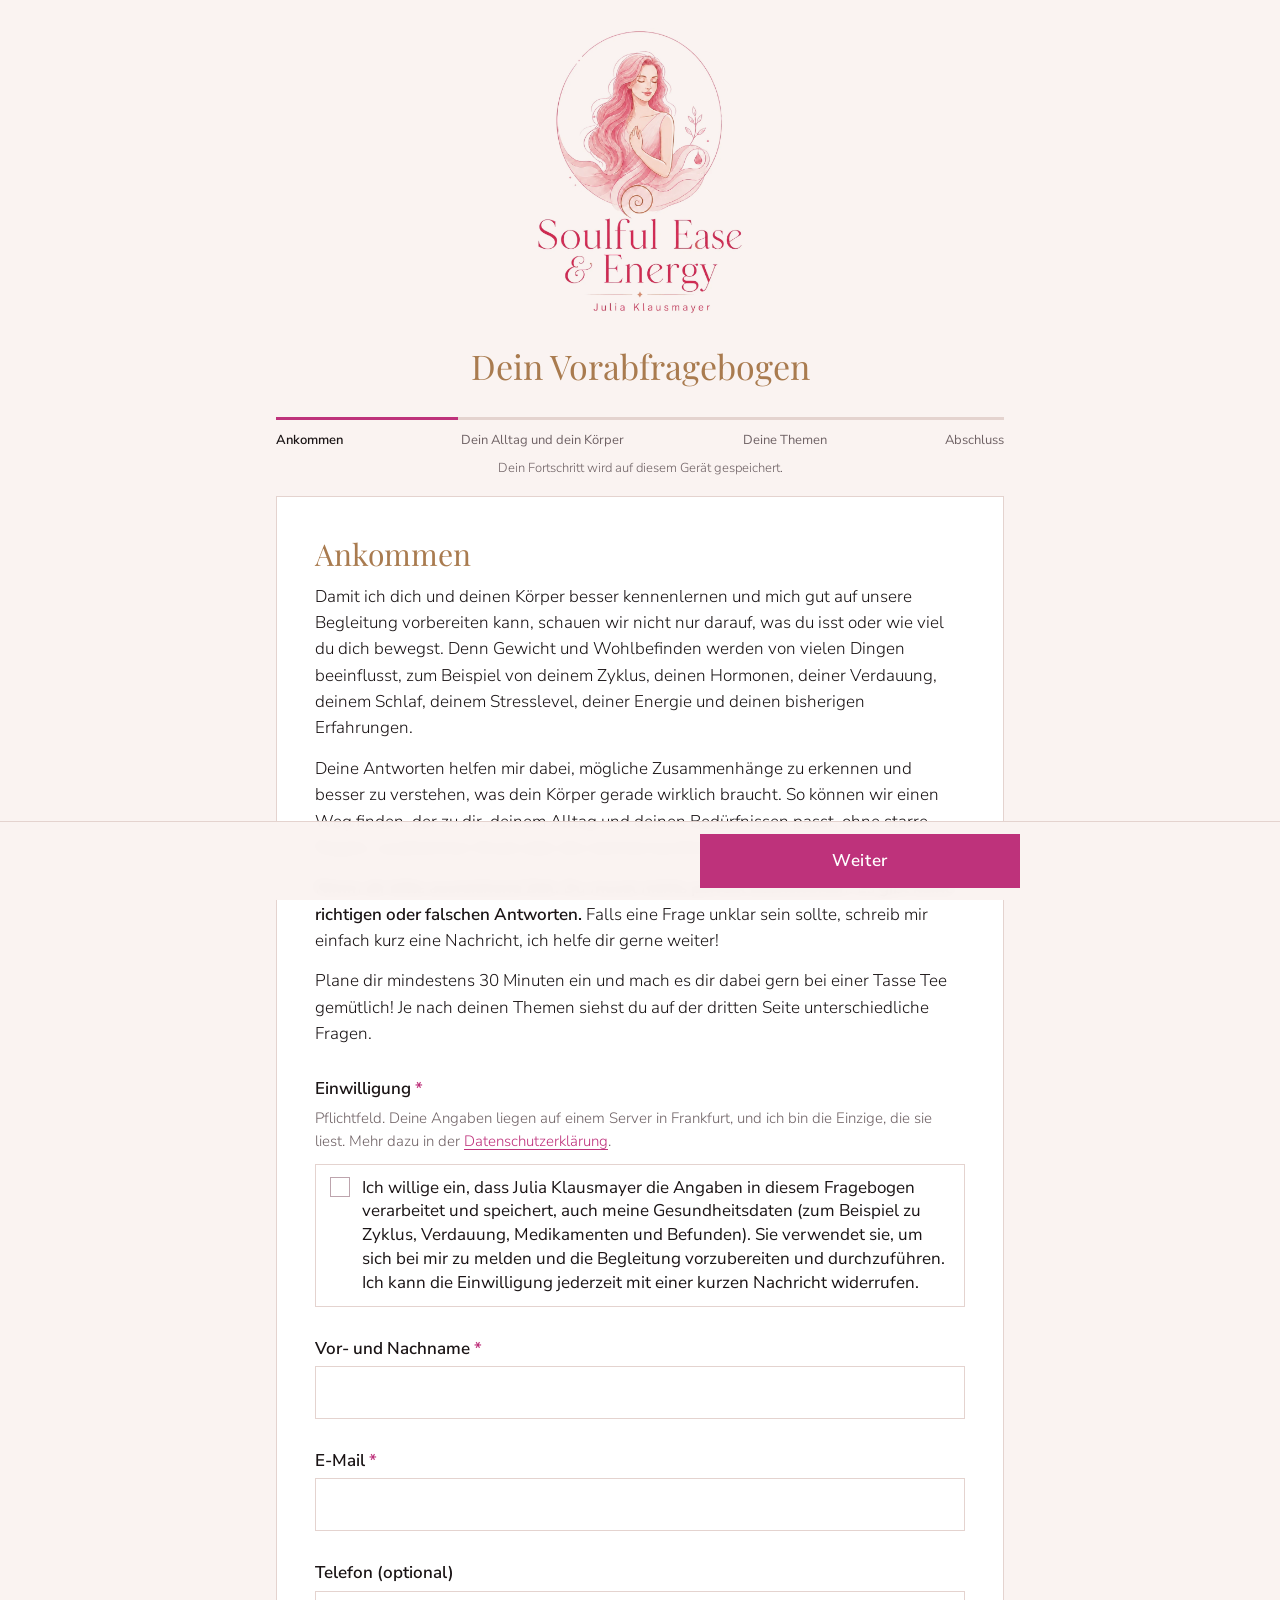
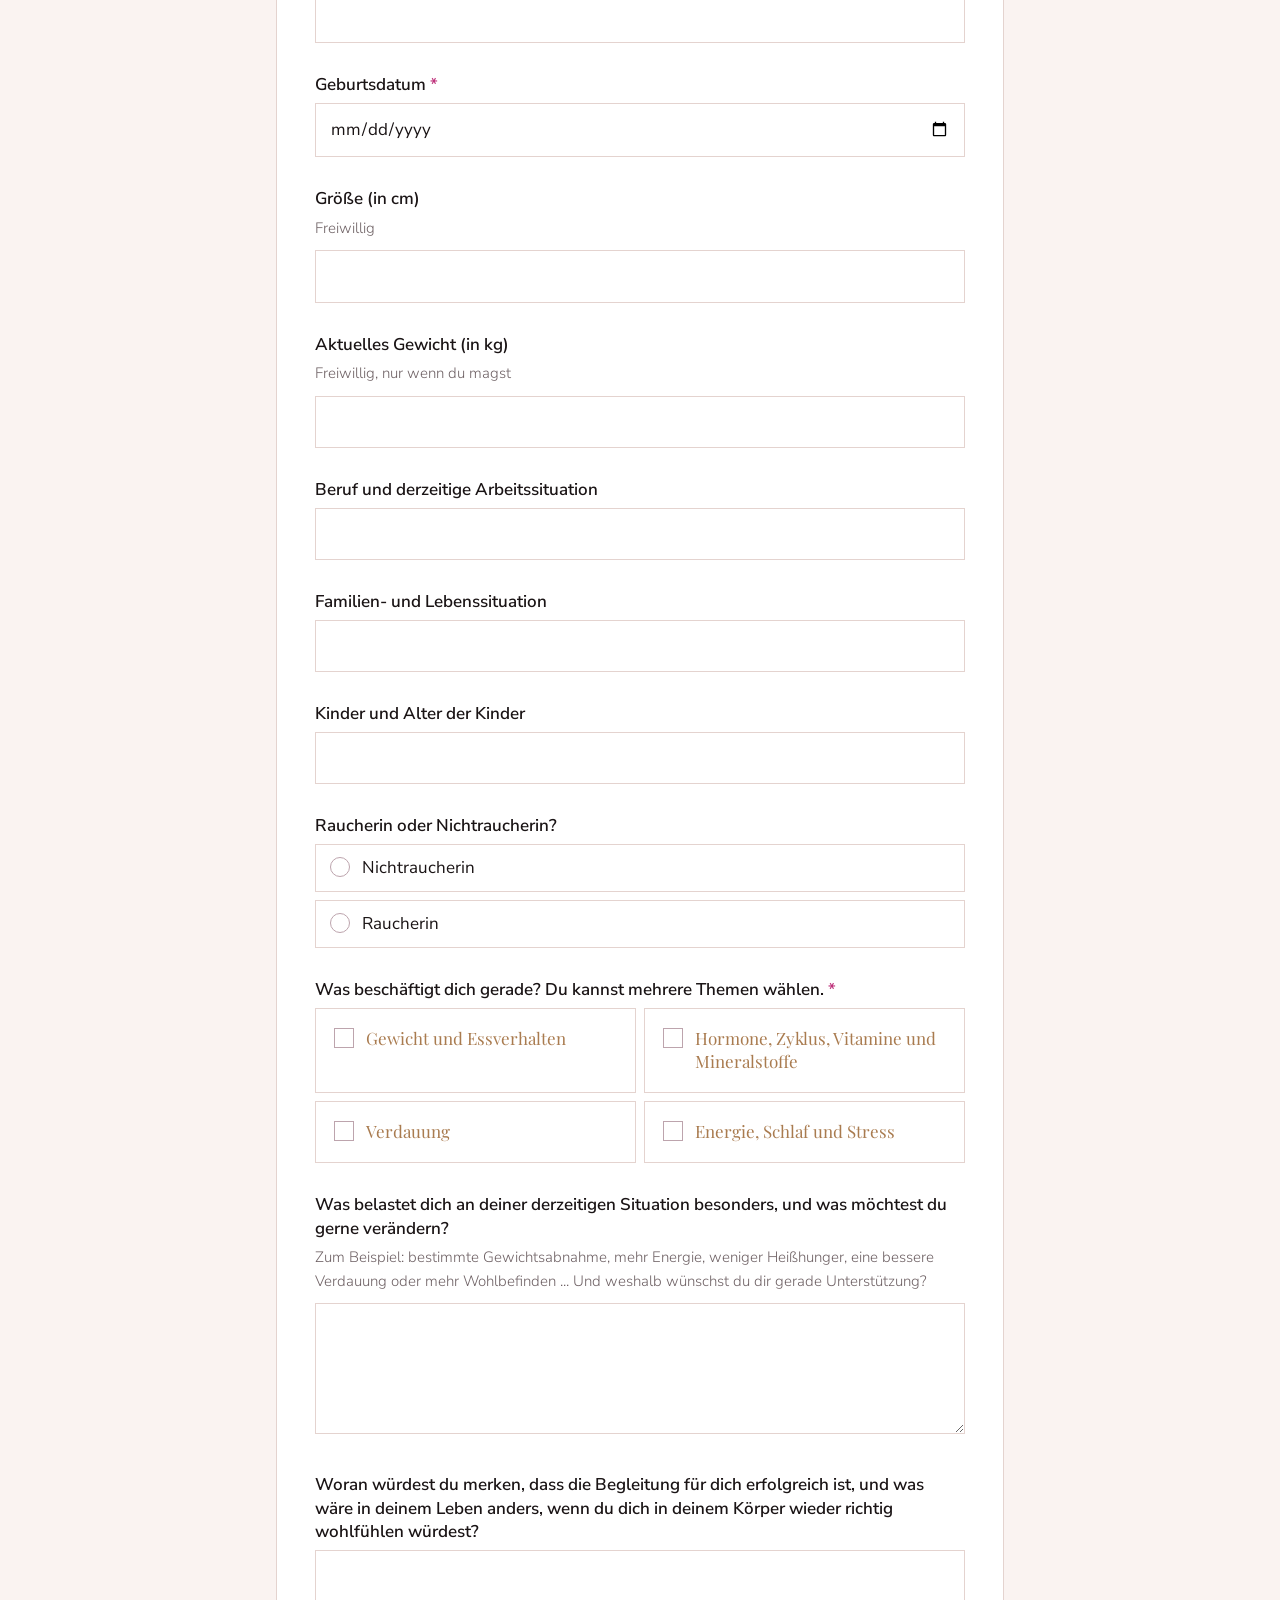
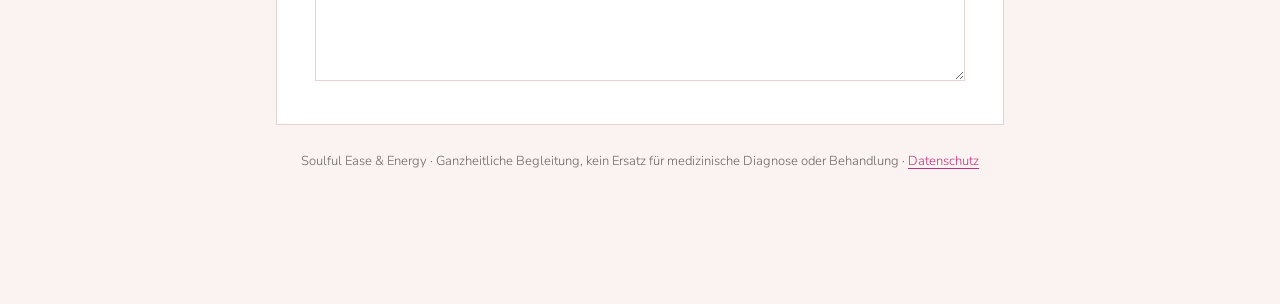
==== commit 316d48df: "Einwilligung: Kontaktaufnahme als Zweck Co-Authored-By: Claude Sonnet 5.5 <noreply@anthropic.com>" ====
--- a/index.html
+++ b/index.html
@@ -94,12 +94,12 @@
   <div class="saved" id="saved"></div>
   <input id="hp" type="text" tabindex="-1" autocomplete="off" aria-hidden="true" style="position:absolute;left:-9999px;width:1px;height:1px;opacity:0">
   <main id="main"></main>
-  <p class="hint">Soulful Ease &amp; Energy · Ganzheitliche Begleitung, kein Ersatz für medizinische Diagnose oder Behandlung · <a href="https://www.soulfuleaseandenergy.at/blank" target="_blank" rel="noopener">Datenschutz</a></p>
+  <p class="hint">Soulful Ease &amp; Energy · Ganzheitliche Begleitung, kein Ersatz für medizinische Diagnose oder Behandlung · <a href="https://www.soulfuleaseandenergy.at/dsgvo" target="_blank" rel="noopener">Datenschutz</a></p>
 </div>
 <div class="nav"><div class="in"><button class="btn" id="back">Zurück</button><button class="btn primary" id="next">Weiter</button></div></div>
 
 <script>
-const FORM = {"_type":"formsapp_form_export","_version":1,"exported_at":"2026-10-21T19:02:35.570Z","title":"Soulful Ease & Energy Vorabfragebogen","formType":"form","config":{"steps":[{"id":"step_1","title":"Ankommen","fields":[{"description":"","content":"\u003cp>Damit ich dich und deinen Körper besser kennenlernen und mich gut auf unsere Begleitung vorbereiten kann, schauen wir nicht nur darauf, was du isst oder wie viel du dich bewegst. Denn Gewicht und Wohlbefinden werden von vielen Dingen beeinflusst, zum Beispiel von deinem Zyklus, deinen Hormonen, deiner Verdauung, deinem Schlaf, deinem Stresslevel, deiner Energie und deinen bisherigen Erfahrungen.\u003c/p>\u003cp>Deine Antworten helfen mir dabei, mögliche Zusammenhänge zu erkennen und besser zu verstehen, was dein Körper gerade wirklich braucht. So können wir einen Weg finden, der zu dir, deinem Alltag und deinen Bedürfnissen passt, ohne starre Regeln, zusätzlichen Druck oder die nächste kurzfristige Diät.\u003c/p>\u003cp>\u003cb>Nimm dir bitte ausreichend Zeit. Du musst nichts perfekt beantworten. Es gibt keine richtigen oder falschen Antworten.\u003c/b> Falls eine Frage unklar sein sollte, schreib mir einfach kurz eine Nachricht, ich helfe dir gerne weiter!\u003c/p>\u003cp>Plane dir mindestens 30 Minuten ein und mach es dir dabei gern bei einer Tasse Tee gemütlich! Je nach deinen Themen siehst du auf der dritten Seite unterschiedliche Fragen.\u003c/p>","label":"Willkommen","id":"field_1","type":"content","required":false,"hideLabel":true,"readOnly":false,"conditionalLogic":{"enabled":false,"action":"show","rules":[{"group":[{"field":"","operator":"is","value":""}]}]}},{"description":"Pflichtfeld. Deine Angaben liegen auf einem Server in Frankfurt, und ich bin die Einzige, die sie liest. Mehr dazu in der \u003ca href=\"https://www.soulfuleaseandenergy.at/blank\" target=\"_blank\" rel=\"noopener\">Datenschutzerklärung\u003c/a>.","choices":["Ich willige ein, dass Julia Klausmayer die Angaben in diesem Fragebogen verarbeitet und speichert, auch meine Gesundheitsdaten (zum Beispiel zu Zyklus, Verdauung, Medikamenten und Befunden). Sie verwendet sie nur, um die Begleitung vorzubereiten und durchzuführen. Ich kann die Einwilligung jederzeit mit einer kurzen Nachricht widerrufen."],"choiceLayout":"1col","useIconChoices":false,"choiceIcons":[],"iconColor":"#3b82f6","iconSize":"medium","maxSelections":"","label":"Einwilligung","id":"field_2","type":"checkbox","required":true,"hideLabel":false,"readOnly":false,"conditionalLogic":{"enabled":false,"action":"show","rules":[{"group":[{"field":"","operator":"is","value":""}]}]}},{"placeholder":"","description":"","inputMask":"","lengthLimit":{"enabled":false,"max":"","type":"characters"},"label":"Vor- und Nachname","id":"field_3","type":"text","required":true,"hideLabel":false,"readOnly":false,"conditionalLogic":{"enabled":false,"action":"show","rules":[{"group":[{"field":"","operator":"is","value":""}]}]}},{"placeholder":"","description":"","label":"E-Mail","id":"field_4","type":"email","required":true,"hideLabel":false,"readOnly":false,"conditionalLogic":{"enabled":false,"action":"show","rules":[{"group":[{"field":"","operator":"is","value":""}]}]}},{"placeholder":"","description":"","defaultCountry":"at","label":"Telefon (optional)","id":"field_5","type":"phone","required":false,"hideLabel":false,"readOnly":false,"conditionalLogic":{"enabled":false,"action":"show","rules":[{"group":[{"field":"","operator":"is","value":""}]}]}},{"placeholder":"","description":"","dateType":"date","dateFormat":"d.m.Y","timeFormat":"24h","timeInterval":30,"limitDays":{"enabled":false,"days":[1,2,3,4,5]},"disablePast":false,"disableToday":false,"label":"Geburtsdatum","id":"field_6","type":"date","required":true,"hideLabel":false,"readOnly":false,"conditionalLogic":{"enabled":false,"action":"show","rules":[{"group":[{"field":"","operator":"is","value":""}]}]}},{"placeholder":"","description":"Freiwillig","min":"","max":"","step":1,"label":"Größe (in cm)","id":"field_7","type":"number","required":false,"hideLabel":false,"readOnly":false,"conditionalLogic":{"enabled":false,"action":"show","rules":[{"group":[{"field":"","operator":"is","value":""}]}]}},{"placeholder":"","description":"Freiwillig, nur wenn du magst","min":"","max":"","step":1,"label":"Aktuelles Gewicht (in kg)","id":"field_8","type":"number","required":false,"hideLabel":false,"readOnly":false,"conditionalLogic":{"enabled":false,"action":"show","rules":[{"group":[{"field":"","operator":"is","value":""}]}]}},{"placeholder":"","description":"","inputMask":"","lengthLimit":{"enabled":false,"max":"","type":"characters"},"label":"Beruf und derzeitige Arbeitssituation","id":"field_9","type":"text","required":false,"hideLabel":false,"readOnly":false,"conditionalLogic":{"enabled":false,"action":"show","rules":[{"group":[{"field":"","operator":"is","value":""}]}]}},{"placeholder":"","description":"","inputMask":"","lengthLimit":{"enabled":false,"max":"","type":"characters"},"label":"Familien- und Lebenssituation","id":"field_10","type":"text","required":false,"hideLabel":false,"readOnly":false,"conditionalLogic":{"enabled":false,"action":"show","rules":[{"group":[{"field":"","operator":"is","value":""}]}]}},{"placeholder":"","description":"","inputMask":"","lengthLimit":{"enabled":false,"max":"","type":"characters"},"label":"Kinder und Alter der Kinder","id":"field_11","type":"text","required":false,"hideLabel":false,"readOnly":false,"conditionalLogic":{"enabled":false,"action":"show","rules":[{"group":[{"field":"","operator":"is","value":""}]}]}},{"description":"","choices":["Nichtraucherin","Raucherin"],"choiceLayout":"1col","useIconChoices":false,"choiceIcons":[],"iconColor":"#3b82f6","iconSize":"medium","label":"Raucherin oder Nichtraucherin?","id":"field_12","type":"radio","required":false,"hideLabel":false,"readOnly":false,"conditionalLogic":{"enabled":false,"action":"show","rules":[{"group":[{"field":"","operator":"is","value":""}]}]}},{"placeholder":"","description":"","inputMask":"","lengthLimit":{"enabled":false,"max":"","type":"characters"},"label":"Wenn Raucherin: Wie viel pro Tag?","id":"field_13","type":"text","required":false,"hideLabel":false,"readOnly":false,"conditionalLogic":{"enabled":true,"action":"show","rules":[{"group":[{"field":"field_12","operator":"is","value":"Raucherin"}]}]}},{"description":"","choices":["Gewicht und Essverhalten","Hormone, Zyklus, Vitamine und Mineralstoffe","Verdauung","Energie, Schlaf und Stress"],"choiceLayout":"1col","useIconChoices":false,"choiceIcons":[],"iconColor":"#3b82f6","iconSize":"medium","maxSelections":"","label":"Was beschäftigt dich gerade? Du kannst mehrere Themen wählen.","id":"field_15","type":"checkbox","required":true,"hideLabel":false,"readOnly":false,"conditionalLogic":{"enabled":false,"action":"show","rules":[{"group":[{"field":"","operator":"is","value":""}]}]}},{"description":"","choices":["Gewicht und Essverhalten","Hormone, Zyklus, Vitamine und Mineralstoffe","Verdauung","Energie, Schlaf und Stress"],"choiceLayout":"1col","useIconChoices":false,"choiceIcons":[],"iconColor":"#3b82f6","iconSize":"medium","label":"Welches Thema ist dir davon am wichtigsten?","id":"field_16","type":"radio","required":false,"hideLabel":false,"readOnly":false,"conditionalLogic":{"enabled":true,"action":"show","rules":[{"group":[{"field":"field_15","operator":"is","value":"Gewicht und Essverhalten"},{"field":"field_15","operator":"is","value":"Hormone, Zyklus, Vitamine und Mineralstoffe"}]},{"group":[{"field":"field_15","operator":"is","value":"Gewicht und Essverhalten"},{"field":"field_15","operator":"is","value":"Verdauung"}]},{"group":[{"field":"field_15","operator":"is","value":"Gewicht und Essverhalten"},{"field":"field_15","operator":"is","value":"Energie, Schlaf und Stress"}]},{"group":[{"field":"field_15","operator":"is","value":"Hormone, Zyklus, Vitamine und Mineralstoffe"},{"field":"field_15","operator":"is","value":"Verdauung"}]},{"group":[{"field":"field_15","operator":"is","value":"Hormone, Zyklus, Vitamine und Mineralstoffe"},{"field":"field_15","operator":"is","value":"Energie, Schlaf und Stress"}]},{"group":[{"field":"field_15","operator":"is","value":"Verdauung"},{"field":"field_15","operator":"is","value":"Energie, Schlaf und Stress"}]}]}},{"placeholder":"","description":"Zum Beispiel: bestimmte Gewichtsabnahme, mehr Energie, weniger Heißhunger, eine bessere Verdauung oder mehr Wohlbefinden ... Und weshalb wünschst du dir gerade Unterstützung?","rows":4,"lengthLimit":{"enabled":false,"max":"","type":"characters"},"label":"Was belastet dich an deiner derzeitigen Situation besonders, und was möchtest du gerne verändern?","id":"field_14","type":"textarea","required":false,"hideLabel":false,"readOnly":false,"conditionalLogic":{"enabled":false,"action":"show","rules":[{"group":[{"field":"","operator":"is","value":""}]}]}},{"placeholder":"","description":"","rows":4,"lengthLimit":{"enabled":false,"max":"","type":"characters"},"label":"Woran würdest du merken, dass die Begleitung für dich erfolgreich ist, und was wäre in deinem Leben anders, wenn du dich in deinem Körper wieder richtig wohlfühlen würdest?","id":"field_18","type":"textarea","required":false,"hideLabel":false,"readOnly":false,"conditionalLogic":{"enabled":false,"action":"show","rules":[{"group":[{"field":"","operator":"is","value":""}]}]}}]},{"id":"step_2","title":"Dein Alltag und dein Körper","fields":[{"description":"","label":"Dein Alltag","id":"field_19","type":"divider","required":false,"hideLabel":false,"readOnly":false,"conditionalLogic":{"enabled":false,"action":"show","rules":[{"group":[{"field":"","operator":"is","value":""}]}]}},{"placeholder":"","description":"","rows":4,"lengthLimit":{"enabled":false,"max":"","type":"characters"},"label":"Wie würdest du deinen derzeitigen Alltag beschreiben?","id":"field_20","type":"textarea","required":false,"hideLabel":false,"readOnly":false,"conditionalLogic":{"enabled":false,"action":"show","rules":[{"group":[{"field":"","operator":"is","value":""}]}]}},{"description":"","choices":["Ja","Teilweise","Nein"],"choiceLayout":"1col","useIconChoices":false,"choiceIcons":[],"iconColor":"#3b82f6","iconSize":"medium","label":"Hast du viel Verantwortung für andere?","id":"field_21","type":"radio","required":false,"hideLabel":false,"readOnly":false,"conditionalLogic":{"enabled":false,"action":"show","rules":[{"group":[{"field":"","operator":"is","value":""}]}]}},{"description":"","choices":["Sehr gut","Eher gut","Eher wenig","Kaum"],"choiceLayout":"1col","useIconChoices":false,"choiceIcons":[],"iconColor":"#3b82f6","iconSize":"medium","label":"Wie nimmst du deinen Körper im Alltag wahr?","id":"field_22","type":"radio","required":false,"hideLabel":false,"readOnly":false,"conditionalLogic":{"enabled":false,"action":"show","rules":[{"group":[{"field":"","operator":"is","value":""}]}]}},{"description":"","label":"Dein Körper aus ganzheitlicher Sicht","id":"field_23","type":"divider","required":false,"hideLabel":false,"readOnly":false,"conditionalLogic":{"enabled":false,"action":"show","rules":[{"group":[{"field":"","operator":"is","value":""}]}]}},{"description":"Die folgenden Fragen helfen dabei, deine individuelle Konstitution und mögliche Zusammenhänge aus Sicht von TCM und Ayurveda besser einzuschätzen.","choices":["Ich fühle mich häufig schwer oder träge.","Ich neige zu Wassereinlagerungen oder Verschleimung.","Ich habe oft einen Blähbauch oder weichen Stuhl.","Ich habe häufig Süßhunger.","Ich grüble viel oder mache mir viele Gedanken.","Ich bin schnell gereizt oder innerlich angespannt.","Ich seufze häufig oder spüre Druck im Brust- oder Rippenbereich.","Ich bin häufig unruhig und gedanklich überall gleichzeitig.","Mein Appetit und meine Verdauung sind sehr unregelmäßig.","Ich neige zu Trockenheit, zum Beispiel trockener Haut oder Verstopfung.","Ich neige zu Sodbrennen, Entzündungen oder starker Gereiztheit.","Ich setze mich selbst stark unter Druck.","Ich habe häufig wenig Muskelkraft.","Ich neige zu blauen Flecken.","Ich habe häufig weißen oder vermehrten Ausfluss.","Ich habe häufiges Wasserlassen oder Rückenschwäche.","Nichts davon fällt mir besonders auf."],"choiceLayout":"1col","useIconChoices":false,"choiceIcons":[],"iconColor":"#3b82f6","iconSize":"medium","maxSelections":"","label":"Was beschreibt dich aktuell am ehesten?","id":"field_24","type":"checkbox","required":false,"hideLabel":false,"readOnly":false,"conditionalLogic":{"enabled":false,"action":"show","rules":[{"group":[{"field":"","operator":"is","value":""}]}]}},{"description":"","choices":["Mir ist häufig kalt.","Ich habe oft kalte Hände oder Füße.","Ich habe oft einen kalten Bauch.","Ich brauche viel Wärme.","Mir ist häufig heiß.","Ich schwitze schnell oder stark.","Ich schwitze kaum.","Ich habe Hitzewallungen.","Ich wache nachts verschwitzt auf.","Mein Temperaturempfinden ist unauffällig."],"choiceLayout":"1col","useIconChoices":false,"choiceIcons":[],"iconColor":"#3b82f6","iconSize":"medium","maxSelections":"","label":"Wie ist dein Temperaturempfinden?","id":"field_25","type":"checkbox","required":false,"hideLabel":false,"readOnly":false,"conditionalLogic":{"enabled":false,"action":"show","rules":[{"group":[{"field":"","operator":"is","value":""}]}]}},{"description":"","choices":["Nein","Ja, besonders in den Beinen","Ja, an Händen oder Fingern","Ja, im Gesicht","Ja, am Bauch","Ja, besonders vor der Periode","Ja, wetterabhängig"],"choiceLayout":"1col","useIconChoices":false,"choiceIcons":[],"iconColor":"#3b82f6","iconSize":"medium","maxSelections":"","label":"Neigst du zu Wassereinlagerungen oder einem Schweregefühl im Körper?","id":"field_26","type":"checkbox","required":false,"hideLabel":false,"readOnly":false,"conditionalLogic":{"enabled":true,"action":"show","rules":[{"group":[{"field":"field_24","operator":"is","value":"Ich neige zu Wassereinlagerungen oder Verschleimung."}]}]}},{"description":"","choices":["geschwollen","Zahneindrücke an den Seiten","weißlicher Belag","gelblicher Belag","sehr dicker Belag","kann ich nicht beurteilen"],"choiceLayout":"1col","useIconChoices":false,"choiceIcons":[],"iconColor":"#3b82f6","iconSize":"medium","maxSelections":"","label":"Welche Beobachtungen treffen auf deine Zunge zu?","id":"field_27","type":"checkbox","required":false,"hideLabel":false,"readOnly":false,"conditionalLogic":{"enabled":false,"action":"show","rules":[{"group":[{"field":"","operator":"is","value":""}]}]}},{"placeholder":"","description":"","inputMask":"","lengthLimit":{"enabled":false,"max":"","type":"characters"},"label":"Welche Jahreszeit oder welches Wetter belastet dich evtl. besonders?","id":"field_28","type":"text","required":false,"hideLabel":false,"readOnly":false,"conditionalLogic":{"enabled":false,"action":"show","rules":[{"group":[{"field":"","operator":"is","value":""}]}]}},{"description":"","choices":["Eher warm","Eher kalt","Gemischt"],"choiceLayout":"1col","useIconChoices":false,"choiceIcons":[],"iconColor":"#3b82f6","iconSize":"medium","label":"Isst du eher warm, kalt oder gemischt?","id":"field_29","type":"radio","required":false,"hideLabel":false,"readOnly":false,"conditionalLogic":{"enabled":false,"action":"show","rules":[{"group":[{"field":"","operator":"is","value":""}]}]}},{"placeholder":"","description":"","rows":4,"lengthLimit":{"enabled":false,"max":"","type":"characters"},"label":"Gibt es noch weitere Körperbeobachtungen, die dir auffallen, auch wenn du nicht weißt, ob sie mit deinem Gewicht oder deinen Themen zusammenhängen?","id":"field_30","type":"textarea","required":false,"hideLabel":false,"readOnly":false,"conditionalLogic":{"enabled":false,"action":"show","rules":[{"group":[{"field":"","operator":"is","value":""}]}]}},{"description":"","label":"Verdauung","id":"field_31","type":"divider","required":false,"hideLabel":false,"readOnly":false,"conditionalLogic":{"enabled":false,"action":"show","rules":[{"group":[{"field":"","operator":"is","value":""}]}]}},{"description":"","choices":["Blähungen","Völlegefühl","sichtbarer oder gespannter Blähbauch","Bauchschmerzen","Verstopfung","Durchfall","wechselnd zwischen Verstopfung und Durchfall","Sodbrennen","Übelkeit","Aufstoßen","keine nennenswerten Beschwerden"],"choiceLayout":"1col","useIconChoices":false,"choiceIcons":[],"iconColor":"#3b82f6","iconSize":"medium","maxSelections":"","label":"Wie ist deine Verdauung, und hast du Beschwerden? Wenn ja, welche?","id":"field_32","type":"checkbox","required":false,"hideLabel":false,"readOnly":false,"conditionalLogic":{"enabled":false,"action":"show","rules":[{"group":[{"field":"","operator":"is","value":""}]}]}},{"placeholder":"","description":"","inputMask":"","lengthLimit":{"enabled":false,"max":"","type":"characters"},"label":"Möchtest du zu deiner Verdauung noch etwas ergänzen? (optional)","id":"field_33","type":"text","required":false,"hideLabel":false,"readOnly":false,"conditionalLogic":{"enabled":false,"action":"show","rules":[{"group":[{"field":"","operator":"is","value":""}]}]}},{"description":"","label":"Energie, Schlaf und Stress","id":"field_34","type":"divider","required":false,"hideLabel":false,"readOnly":false,"conditionalLogic":{"enabled":false,"action":"show","rules":[{"group":[{"field":"","operator":"is","value":""}]}]}},{"description":"Welche Aussagen treffen auf dich zu?","choices":["Ich bin morgens schwer in Gang zu bringen.","Ich habe vormittags ein Energietief.","Ich bin nach dem Mittagessen sehr müde.","Ich habe nachmittags ein starkes Tief.","Abends werde ich plötzlich wieder wacher.","Meine Energie ist relativ stabil.","Meine Energie ist von Tag zu Tag sehr unterschiedlich."],"choiceLayout":"1col","useIconChoices":false,"choiceIcons":[],"iconColor":"#3b82f6","iconSize":"medium","maxSelections":"","label":"Wie ist deine Energie im Tagesverlauf?","id":"field_35","type":"checkbox","required":false,"hideLabel":false,"readOnly":false,"conditionalLogic":{"enabled":false,"action":"show","rules":[{"group":[{"field":"","operator":"is","value":""}]}]}},{"description":"","choices":["Ich schlafe meistens gut und erholsam.","Ich brauche lange zum Einschlafen.","Ich wache nachts häufig auf.","Ich wache sehr früh auf und kann nicht mehr einschlafen.","Ich schlafe leicht und unruhig.","Ich habe nachts ein Gedankenkarussell.","Ich wache wegen Hitze oder Schwitzen auf.","Ich muss nachts häufig auf die Toilette."],"choiceLayout":"1col","useIconChoices":false,"choiceIcons":[],"iconColor":"#3b82f6","iconSize":"medium","maxSelections":"","label":"Wie würdest du deinen Schlaf beschreiben?","id":"field_36","type":"checkbox","required":false,"hideLabel":false,"readOnly":false,"conditionalLogic":{"enabled":false,"action":"show","rules":[{"group":[{"field":"","operator":"is","value":""}]}]}},{"placeholder":"","description":"","inputMask":"","lengthLimit":{"enabled":false,"max":"","type":"characters"},"label":"Wachst du nachts häufig zu einer ähnlichen Uhrzeit auf? Wenn ja, wann?","id":"field_37","type":"text","required":false,"hideLabel":false,"readOnly":false,"conditionalLogic":{"enabled":false,"action":"show","rules":[{"group":[{"field":"","operator":"is","value":""}]}]}},{"description":"","choices":["Erholt","Nur manchmal erholt","Müde oder wie gerädert"],"choiceLayout":"1col","useIconChoices":false,"choiceIcons":[],"iconColor":"#3b82f6","iconSize":"medium","label":"Wie fühlst du dich morgens nach dem Aufstehen?","id":"field_38","type":"radio","required":false,"hideLabel":false,"readOnly":false,"conditionalLogic":{"enabled":false,"action":"show","rules":[{"group":[{"field":"","operator":"is","value":""}]}]}},{"placeholder":"","description":"","min":0,"max":10,"step":1,"label":"Wie hoch empfindest du dein derzeitiges Stresslevel? (0 = gar nicht, 10 = sehr stark)","id":"field_39","type":"number","required":false,"hideLabel":false,"readOnly":false,"conditionalLogic":{"enabled":false,"action":"show","rules":[{"group":[{"field":"","operator":"is","value":""}]}]}},{"description":"","choices":["Ich funktioniere meistens einfach weiter.","Ich merke oft erst spät, dass mir alles zu viel wird.","Mein Kopf ist ständig aktiv.","Ich kann schwer abschalten.","Ich brauche Kaffee, Zucker oder Essen, um durchzuhalten.","Ich habe wenig Zeit für mich.","Ich kann mich grundsätzlich gut entspannen."],"choiceLayout":"1col","useIconChoices":false,"choiceIcons":[],"iconColor":"#3b82f6","iconSize":"medium","maxSelections":"","label":"Welche Aussagen zum Thema Stress treffen auf dich zu?","id":"field_40","type":"checkbox","required":false,"hideLabel":false,"readOnly":false,"conditionalLogic":{"enabled":false,"action":"show","rules":[{"group":[{"field":"","operator":"is","value":""}]}]}},{"placeholder":"","description":"","rows":4,"lengthLimit":{"enabled":false,"max":"","type":"characters"},"label":"Hast du das Gefühl, Kaffee hält dich am Leben? Wie viel Kaffee trinkst du, zu welchen Zeiten, und wie geht es dir ohne?","id":"field_41","type":"textarea","required":false,"hideLabel":false,"readOnly":false,"conditionalLogic":{"enabled":true,"action":"show","rules":[{"group":[{"field":"field_40","operator":"is","value":"Ich brauche Kaffee, Zucker oder Essen, um durchzuhalten."}]}]}},{"description":"","label":"Essen und Trinken","id":"field_42","type":"divider","required":false,"hideLabel":false,"readOnly":false,"conditionalLogic":{"enabled":false,"action":"show","rules":[{"group":[{"field":"","operator":"is","value":""}]}]}},{"placeholder":"","description":"Bitte beschreibe einen möglichst typischen Tag. Schreib auch dazu, wie viel und was du trinkst (auch Säfte, Limonaden, Light- oder Zero-Getränke, Energydrinks, Alkohol) und ob es Tage gibt, an denen du Mahlzeiten auslässt oder kaum zum Essen kommst, und was die Gründe dafür sind.","rows":8,"lengthLimit":{"enabled":false,"max":"","type":"characters"},"label":"Was isst und trinkst du normalerweise vom Aufstehen bis zum Schlafengehen?","id":"field_43","type":"textarea","required":false,"hideLabel":false,"readOnly":false,"conditionalLogic":{"enabled":false,"action":"show","rules":[{"group":[{"field":"","operator":"is","value":""}]}]}},{"placeholder":"","description":"","rows":4,"lengthLimit":{"enabled":false,"max":"","type":"characters"},"label":"Gibt es Lebensmittel, die du nicht magst, bewusst vermeidest oder nicht verträgst?","id":"field_44","type":"textarea","required":false,"hideLabel":false,"readOnly":false,"conditionalLogic":{"enabled":false,"action":"show","rules":[{"group":[{"field":"","operator":"is","value":""}]}]}},{"description":"","choices":["keine bestimmte","vegetarisch","vegan","glutenfrei","laktosefrei","kohlenhydratreduziert","nach anderen Regeln (bitte unten bei den Lebensmitteln ergänzen)"],"choiceLayout":"1col","useIconChoices":false,"choiceIcons":[],"iconColor":"#3b82f6","iconSize":"medium","maxSelections":"","label":"Ernährst du dich nach einer bestimmten Ernährungsform?","id":"field_45","type":"checkbox","required":false,"hideLabel":false,"readOnly":false,"conditionalLogic":{"enabled":false,"action":"show","rules":[{"group":[{"field":"","operator":"is","value":""}]}]}},{"description":"","label":"Bewegung","id":"field_46","type":"divider","required":false,"hideLabel":false,"readOnly":false,"conditionalLogic":{"enabled":false,"action":"show","rules":[{"group":[{"field":"","operator":"is","value":""}]}]}},{"description":"","choices":["sitzend","teilweise gehend oder stehend","körperlich aktiv","sehr unterschiedlich"],"choiceLayout":"1col","useIconChoices":false,"choiceIcons":[],"iconColor":"#3b82f6","iconSize":"medium","label":"Ist dein Alltag überwiegend:","id":"field_47","type":"radio","required":false,"hideLabel":false,"readOnly":false,"conditionalLogic":{"enabled":false,"action":"show","rules":[{"group":[{"field":"","operator":"is","value":""}]}]}},{"description":"","choices":["Nein","Gelegentlich","Einmal pro Woche","Zwei- bis dreimal pro Woche","Viermal oder öfter"],"choiceLayout":"1col","useIconChoices":false,"choiceIcons":[],"iconColor":"#3b82f6","iconSize":"medium","label":"Machst du regelmäßig Sport oder gezielte Bewegung?","id":"field_48","type":"radio","required":false,"hideLabel":false,"readOnly":false,"conditionalLogic":{"enabled":false,"action":"show","rules":[{"group":[{"field":"","operator":"is","value":""}]}]}},{"placeholder":"","description":"","rows":4,"lengthLimit":{"enabled":false,"max":"","type":"characters"},"label":"Welche Art von Bewegung machst du, und wie fühlst du dich währenddessen und danach?","id":"field_49","type":"textarea","required":false,"hideLabel":false,"readOnly":false,"conditionalLogic":{"enabled":false,"action":"show","rules":[{"group":[{"field":"","operator":"is","value":""}]}]}},{"placeholder":"","description":"","rows":4,"lengthLimit":{"enabled":false,"max":"","type":"characters"},"label":"Gibt es Schmerzen, Verletzungen, Erschöpfung oder andere körperliche Einschränkungen, die berücksichtigt werden müssen?","id":"field_50","type":"textarea","required":false,"hideLabel":false,"readOnly":false,"conditionalLogic":{"enabled":false,"action":"show","rules":[{"group":[{"field":"","operator":"is","value":""}]}]}},{"description":"","label":"Gesundheit, Medikamente und Befunde","id":"field_51","type":"divider","required":false,"hideLabel":false,"readOnly":false,"conditionalLogic":{"enabled":false,"action":"show","rules":[{"group":[{"field":"","operator":"is","value":""}]}]}},{"placeholder":"","description":"","rows":4,"lengthLimit":{"enabled":false,"max":"","type":"characters"},"label":"Welche Erkrankungen, Diagnosen, Operationen oder Allergien bestehen derzeit oder bestanden in der Vergangenheit?","id":"field_52","type":"textarea","required":false,"hideLabel":false,"readOnly":false,"conditionalLogic":{"enabled":false,"action":"show","rules":[{"group":[{"field":"","operator":"is","value":""}]}]}},{"description":"","choices":["Kopfschmerzen oder Migräne","Rücken- oder Nackenschmerzen","Gelenkschmerzen","Muskelschmerzen","schwere Beine","Krampfadern","Hautprobleme","Akne","Ekzeme","Haarausfall","brüchige Nägel","häufige Infekte","Allergien","Atemprobleme","Herzklopfen","Schwindel","niedriger Blutdruck","hoher Blutdruck","erhöhte Blutfette","Fettleber","Gallenbeschwerden","Nierenprobleme","Autoimmunerkrankungen","chronische Schmerzen","keine davon"],"choiceLayout":"1col","useIconChoices":false,"choiceIcons":[],"iconColor":"#3b82f6","iconSize":"medium","maxSelections":"","label":"Bestehen aktuell weitere Beschwerden?","id":"field_53","type":"checkbox","required":false,"hideLabel":false,"readOnly":false,"conditionalLogic":{"enabled":false,"action":"show","rules":[{"group":[{"field":"","operator":"is","value":""}]}]}},{"description":"","choices":["Nein","Ja, ohne bekannte Auffälligkeit","Unterfunktion","Überfunktion","Hashimoto-Thyreoiditis","Schilddrüsenknoten","Schilddrüsenoperation","Sonstiges"],"choiceLayout":"1col","useIconChoices":false,"choiceIcons":[],"iconColor":"#3b82f6","iconSize":"medium","label":"Wurde deine Schilddrüse bereits untersucht?","id":"field_54","type":"radio","required":false,"hideLabel":false,"readOnly":false,"conditionalLogic":{"enabled":false,"action":"show","rules":[{"group":[{"field":"","operator":"is","value":""}]}]}},{"placeholder":"","description":"Bitte nach Möglichkeit mit Dosierung. Wurden in letzter Zeit Medikamente begonnen, abgesetzt oder verändert?","rows":4,"lengthLimit":{"enabled":false,"max":"","type":"characters"},"label":"Welche Medikamente nimmst du derzeit regelmäßig oder bei Bedarf?","id":"field_55","type":"textarea","required":false,"hideLabel":false,"readOnly":false,"conditionalLogic":{"enabled":false,"action":"show","rules":[{"group":[{"field":"","operator":"is","value":""}]}]}},{"description":"Bitte nach Möglichkeit mit Dosierung. Mit dem Plus kannst du weitere Zeilen hinzufügen.","display":"rows","preset":"12","columns":[{"width":12,"fields":[{"placeholder":"","description":"","inputMask":"","lengthLimit":{"enabled":false,"max":"","type":"characters"},"label":"Name des Präparats","id":"field_57","type":"text","required":false,"hideLabel":false,"readOnly":false,"conditionalLogic":{"enabled":false,"action":"show","rules":[{"group":[{"field":"","operator":"is","value":""}]}]}},{"placeholder":"","description":"","inputMask":"","lengthLimit":{"enabled":false,"max":"","type":"characters"},"label":"Dosierung","id":"field_58","type":"text","required":false,"hideLabel":false,"readOnly":false,"conditionalLogic":{"enabled":false,"action":"show","rules":[{"group":[{"field":"","operator":"is","value":""}]}]}},{"placeholder":"","description":"","inputMask":"","lengthLimit":{"enabled":false,"max":"","type":"characters"},"label":"Seit wann","id":"field_59","type":"text","required":false,"hideLabel":false,"readOnly":false,"conditionalLogic":{"enabled":false,"action":"show","rules":[{"group":[{"field":"","operator":"is","value":""}]}]}}]}],"minRows":1,"maxRows":15,"buttonText":"+ Eintrag hinzufügen","label":"Welche Nahrungsergänzungsmittel oder pflanzlichen Präparate nimmst du?","id":"field_56","type":"repeater","required":false,"hideLabel":false,"readOnly":false,"conditionalLogic":{"enabled":false,"action":"show","rules":[{"group":[{"field":"","operator":"is","value":""}]}]}},{"placeholder":"","description":"","rows":4,"lengthLimit":{"enabled":false,"max":"","type":"characters"},"label":"Wann wurde zuletzt ein Blutbild gemacht? Wurden dabei Auffälligkeiten festgestellt?","id":"field_60","type":"textarea","required":false,"hideLabel":false,"readOnly":false,"conditionalLogic":{"enabled":false,"action":"show","rules":[{"group":[{"field":"","operator":"is","value":""}]}]}},{"description":"Zum Beispiel Blutbild oder Schilddrüsenwerte als PDF oder Foto. Maximal 5 Dateien.","allowedExtensions":"pdf,jpg,jpeg,png","maxFileSize":"","maxFiles":5,"label":"Aktuelle Befunde hochladen (optional)","id":"field_61","type":"fileupload","required":false,"hideLabel":false,"readOnly":false,"conditionalLogic":{"enabled":false,"action":"show","rules":[{"group":[{"field":"","operator":"is","value":""}]}]}}]},{"id":"step_3","title":"Deine Themen","fields":[{"description":"","content":"\u003cp>Auf dieser Seite findest du Fragen zu den Themen, die du gewählt hast oder die sich aus deinen bisherigen Antworten ergeben. Beantworte so viel, wie du magst. Was du auslässt, besprechen wir gerne im Gespräch.\u003c/p>","label":"Deine Themen","id":"field_62","type":"content","required":false,"hideLabel":true,"readOnly":false,"conditionalLogic":{"enabled":false,"action":"show","rules":[{"group":[{"field":"","operator":"is","value":""}]}]}},{"description":"","label":"Dein Gewicht und dein Essverhalten","id":"field_63","type":"divider","required":false,"hideLabel":false,"readOnly":false,"conditionalLogic":{"enabled":true,"action":"show","rules":[{"group":[{"field":"field_15","operator":"is","value":"Gewicht und Essverhalten"}]},{"group":[{"field":"field_14","operator":"contains","value":"Gewicht"}]},{"group":[{"field":"field_14","operator":"contains","value":"abnehmen"}]},{"group":[{"field":"field_14","operator":"contains","value":"Abnahme"}]}]}},{"placeholder":"","description":"Bitte beschreibe wichtige Phasen, zum Beispiel Kindheit, Pubertät, Schwangerschaften, Stillzeiten, hormonelle Veränderungen, berufliche oder private Belastungen, Erkrankungen, Operationen oder andere einschneidende Lebensereignisse.","rows":4,"lengthLimit":{"enabled":false,"max":"","type":"characters"},"label":"Wie hat sich dein Gewicht im Laufe deines Lebens entwickelt?","id":"field_64","type":"textarea","required":false,"hideLabel":false,"readOnly":false,"conditionalLogic":{"enabled":true,"action":"show","rules":[{"group":[{"field":"field_15","operator":"is","value":"Gewicht und Essverhalten"}]},{"group":[{"field":"field_14","operator":"contains","value":"Gewicht"}]},{"group":[{"field":"field_14","operator":"contains","value":"abnehmen"}]},{"group":[{"field":"field_14","operator":"contains","value":"Abnahme"}]}]}},{"placeholder":"","description":"","rows":4,"lengthLimit":{"enabled":false,"max":"","type":"characters"},"label":"Seit wann empfindest du dein Gewicht als belastend oder nicht mehr stimmig für dich? Gab es einen bestimmten Zeitpunkt, ab dem sich dein Gewicht deutlich verändert hat? Was war zu dieser Zeit in deinem Leben, deinem Alltag oder deinem Körper anders?","id":"field_65","type":"textarea","required":false,"hideLabel":false,"readOnly":false,"conditionalLogic":{"enabled":true,"action":"show","rules":[{"group":[{"field":"field_15","operator":"is","value":"Gewicht und Essverhalten"}]},{"group":[{"field":"field_14","operator":"contains","value":"Gewicht"}]},{"group":[{"field":"field_14","operator":"contains","value":"abnehmen"}]},{"group":[{"field":"field_14","operator":"contains","value":"Abnahme"}]}]}},{"placeholder":"","description":"Zum Beispiel mehr Bauchumfang, Veränderungen an Hüften oder Oberschenkeln, Gewichtszunahme am gesamten Körper oder stärkere Wassereinlagerungen.","rows":4,"lengthLimit":{"enabled":false,"max":"","type":"characters"},"label":"Hat sich auch die Verteilung deines Gewichts verändert?","id":"field_66","type":"textarea","required":false,"hideLabel":false,"readOnly":false,"conditionalLogic":{"enabled":true,"action":"show","rules":[{"group":[{"field":"field_15","operator":"is","value":"Gewicht und Essverhalten"}]},{"group":[{"field":"field_14","operator":"contains","value":"Gewicht"}]},{"group":[{"field":"field_14","operator":"contains","value":"abnehmen"}]},{"group":[{"field":"field_14","operator":"contains","value":"Abnahme"}]}]}},{"description":"","choices":["Nein","Ja, innerhalb weniger Tage","Ja, im Laufe des Zyklus","Ja, abhängig von Stress, Schlaf oder Verdauung","Ja, wetterabhängig oder aufgrund von Wassereinlagerungen","Ich kann es schwer einschätzen"],"choiceLayout":"1col","useIconChoices":false,"choiceIcons":[],"iconColor":"#3b82f6","iconSize":"medium","maxSelections":"","label":"Schwankt dein Gewicht deutlich?","id":"field_67","type":"checkbox","required":false,"hideLabel":false,"readOnly":false,"conditionalLogic":{"enabled":true,"action":"show","rules":[{"group":[{"field":"field_15","operator":"is","value":"Gewicht und Essverhalten"}]},{"group":[{"field":"field_14","operator":"contains","value":"Gewicht"}]},{"group":[{"field":"field_14","operator":"contains","value":"abnehmen"}]},{"group":[{"field":"field_14","operator":"contains","value":"Abnahme"}]}]}},{"placeholder":"","description":"","rows":4,"lengthLimit":{"enabled":false,"max":"","type":"characters"},"label":"Bei welchem Gewicht oder in welcher Lebensphase hast du dich zuletzt richtig wohlgefühlt? Was war damals möglicherweise anders als heute?","id":"field_68","type":"textarea","required":false,"hideLabel":false,"readOnly":false,"conditionalLogic":{"enabled":true,"action":"show","rules":[{"group":[{"field":"field_15","operator":"is","value":"Gewicht und Essverhalten"}]},{"group":[{"field":"field_14","operator":"contains","value":"Gewicht"}]},{"group":[{"field":"field_14","operator":"contains","value":"abnehmen"}]},{"group":[{"field":"field_14","operator":"contains","value":"Abnahme"}]}]}},{"placeholder":"","description":"Bitte beschreibe auch, wie lange du es ungefähr gemacht hast und was dabei zumindest eine Zeit lang gut funktioniert hat.","rows":4,"lengthLimit":{"enabled":false,"max":"","type":"characters"},"label":"Was hast du bisher unternommen, um Gewicht zu verlieren oder deinen Stoffwechsel zu unterstützen?","id":"field_69","type":"textarea","required":false,"hideLabel":false,"readOnly":false,"conditionalLogic":{"enabled":true,"action":"show","rules":[{"group":[{"field":"field_15","operator":"is","value":"Gewicht und Essverhalten"}]},{"group":[{"field":"field_14","operator":"contains","value":"Gewicht"}]},{"group":[{"field":"field_14","operator":"contains","value":"abnehmen"}]},{"group":[{"field":"field_14","operator":"contains","value":"Abnahme"}]}]}},{"placeholder":"","description":"","rows":4,"lengthLimit":{"enabled":false,"max":"","type":"characters"},"label":"Was war bei deinen bisherigen Versuchen nicht alltagstauglich, hat dich gestresst oder dir körperlich beziehungsweise emotional nicht gutgetan?","id":"field_70","type":"textarea","required":false,"hideLabel":false,"readOnly":false,"conditionalLogic":{"enabled":true,"action":"show","rules":[{"group":[{"field":"field_15","operator":"is","value":"Gewicht und Essverhalten"}]},{"group":[{"field":"field_14","operator":"contains","value":"Gewicht"}]},{"group":[{"field":"field_14","operator":"contains","value":"abnehmen"}]},{"group":[{"field":"field_14","operator":"contains","value":"Abnahme"}]}]}},{"placeholder":"","description":"","rows":4,"lengthLimit":{"enabled":false,"max":"","type":"characters"},"label":"Wie viel Gewicht hast du bei deinem bisher erfolgreichsten Versuch ungefähr verloren? Wie lange konntest du es halten, und was hat aus deiner Sicht dazu geführt, dass das Gewicht wieder angestiegen ist?","id":"field_71","type":"textarea","required":false,"hideLabel":false,"readOnly":false,"conditionalLogic":{"enabled":true,"action":"show","rules":[{"group":[{"field":"field_15","operator":"is","value":"Gewicht und Essverhalten"}]},{"group":[{"field":"field_14","operator":"contains","value":"Gewicht"}]},{"group":[{"field":"field_14","operator":"contains","value":"abnehmen"}]},{"group":[{"field":"field_14","operator":"contains","value":"Abnahme"}]}]}},{"description":"","choices":["starkes Frieren","Müdigkeit oder Erschöpfung","Konzentrationsprobleme","Gereiztheit","Schlafprobleme","stärkerer Heißhunger","Verdauungsprobleme","Verstopfung","Haarausfall","trockene Haut oder brüchige Nägel","Zyklusveränderungen","Ausbleiben der Periode","Libidoverlust","Leistungsabfall","schneller Gewichtsanstieg nach Beendigung","keine auffälligen Veränderungen"],"choiceLayout":"1col","useIconChoices":false,"choiceIcons":[],"iconColor":"#3b82f6","iconSize":"medium","maxSelections":"","label":"Hast du während früherer Diäten oder Ernährungsprogramme Veränderungen bemerkt?","id":"field_72","type":"checkbox","required":false,"hideLabel":false,"readOnly":false,"conditionalLogic":{"enabled":true,"action":"show","rules":[{"group":[{"field":"field_15","operator":"is","value":"Gewicht und Essverhalten"}]},{"group":[{"field":"field_14","operator":"contains","value":"Gewicht"}]},{"group":[{"field":"field_14","operator":"contains","value":"abnehmen"}]},{"group":[{"field":"field_14","operator":"contains","value":"Abnahme"}]}]}},{"placeholder":"","description":"","rows":4,"lengthLimit":{"enabled":false,"max":"","type":"characters"},"label":"Gab es Empfehlungen, Regeln oder Ernährungsformen, bei denen du schon beim Gedanken daran innerlich Widerstand spürst?","id":"field_73","type":"textarea","required":false,"hideLabel":false,"readOnly":false,"conditionalLogic":{"enabled":true,"action":"show","rules":[{"group":[{"field":"field_15","operator":"is","value":"Gewicht und Essverhalten"}]},{"group":[{"field":"field_14","operator":"contains","value":"Gewicht"}]},{"group":[{"field":"field_14","operator":"contains","value":"abnehmen"}]},{"group":[{"field":"field_14","operator":"contains","value":"Abnahme"}]}]}},{"description":"","choices":["Ich spüre Hunger und Sättigung meistens gut.","Ich bemerke Hunger oft erst, wenn er schon sehr stark ist.","Ich habe selten richtigen Hunger.","Ich könnte ständig etwas essen.","Mein Hunger verändert sich stark je nach Tag oder Zyklus.","Ich kann Hunger und Appetit schwer unterscheiden.","Ich spüre Sättigung häufig erst sehr spät.","Ich esse öfter weiter, obwohl ich bereits satt bin."],"choiceLayout":"1col","useIconChoices":false,"choiceIcons":[],"iconColor":"#3b82f6","iconSize":"medium","maxSelections":"","label":"Wie würdest du dein Hungergefühl beschreiben?","id":"field_74","type":"checkbox","required":false,"hideLabel":false,"readOnly":false,"conditionalLogic":{"enabled":true,"action":"show","rules":[{"group":[{"field":"field_15","operator":"is","value":"Gewicht und Essverhalten"}]},{"group":[{"field":"field_14","operator":"contains","value":"Gewicht"}]},{"group":[{"field":"field_14","operator":"contains","value":"abnehmen"}]},{"group":[{"field":"field_14","operator":"contains","value":"Abnahme"}]}]}},{"description":"","choices":["Nein","Gelegentlich","Mehrmals pro Woche","Täglich","Mehrmals täglich"],"choiceLayout":"1col","useIconChoices":false,"choiceIcons":[],"iconColor":"#3b82f6","iconSize":"medium","label":"Hast du regelmäßig Heißhunger?","id":"field_75","type":"radio","required":false,"hideLabel":false,"readOnly":false,"conditionalLogic":{"enabled":true,"action":"show","rules":[{"group":[{"field":"field_15","operator":"is","value":"Gewicht und Essverhalten"}]},{"group":[{"field":"field_14","operator":"contains","value":"Gewicht"}]},{"group":[{"field":"field_14","operator":"contains","value":"abnehmen"}]},{"group":[{"field":"field_14","operator":"contains","value":"Abnahme"}]}]}},{"description":"","choices":["vormittags","nachmittags","abends","nachts","direkt nach einer Mahlzeit","bei Stress","bei Müdigkeit oder Schlafmangel","vor oder während der Periode","an freien Tagen oder am Wochenende","sehr unterschiedlich"],"choiceLayout":"1col","useIconChoices":false,"choiceIcons":[],"iconColor":"#3b82f6","iconSize":"medium","maxSelections":"","label":"Wann tritt der Heißhunger besonders häufig auf?","id":"field_76","type":"checkbox","required":false,"hideLabel":false,"readOnly":false,"conditionalLogic":{"enabled":true,"action":"show","rules":[{"group":[{"field":"field_15","operator":"is","value":"Gewicht und Essverhalten"}]},{"group":[{"field":"field_14","operator":"contains","value":"Gewicht"}]},{"group":[{"field":"field_14","operator":"contains","value":"abnehmen"}]},{"group":[{"field":"field_14","operator":"contains","value":"Abnahme"}]}]}},{"placeholder":"","description":"Zum Beispiel körperlicher Hunger, Zittern, Nervosität, Gereiztheit, Schwäche, Kopfschmerzen, innere Leere oder das Gefühl, sofort etwas essen zu müssen.","rows":4,"lengthLimit":{"enabled":false,"max":"","type":"characters"},"label":"Wonach verlangt dein Körper in solchen Momenten besonders? Wie fühlt sich der Heißhunger an?","id":"field_77","type":"textarea","required":false,"hideLabel":false,"readOnly":false,"conditionalLogic":{"enabled":true,"action":"show","rules":[{"group":[{"field":"field_15","operator":"is","value":"Gewicht und Essverhalten"}]},{"group":[{"field":"field_14","operator":"contains","value":"Gewicht"}]},{"group":[{"field":"field_14","operator":"contains","value":"abnehmen"}]},{"group":[{"field":"field_14","operator":"contains","value":"Abnahme"}]}]}},{"placeholder":"","description":"","rows":4,"lengthLimit":{"enabled":false,"max":"","type":"characters"},"label":"Isst du manchmal, obwohl du körperlich nicht hungrig bist? In welchen Situationen passiert das besonders? Zum Beispiel Stress, Erschöpfung, Frust, Langeweile ...","id":"field_78","type":"textarea","required":false,"hideLabel":false,"readOnly":false,"conditionalLogic":{"enabled":true,"action":"show","rules":[{"group":[{"field":"field_15","operator":"is","value":"Gewicht und Essverhalten"}]},{"group":[{"field":"field_14","operator":"contains","value":"Gewicht"}]},{"group":[{"field":"field_14","operator":"contains","value":"abnehmen"}]},{"group":[{"field":"field_14","operator":"contains","value":"Abnahme"}]}]}},{"placeholder":"","description":"","rows":4,"lengthLimit":{"enabled":false,"max":"","type":"characters"},"label":"Snackst du nach dem Abendessen regelmäßig noch etwas? Hast du nach dem Essen manchmal Schuldgefühle oder machst dir Vorwürfe?","id":"field_79","type":"textarea","required":false,"hideLabel":false,"readOnly":false,"conditionalLogic":{"enabled":true,"action":"show","rules":[{"group":[{"field":"field_15","operator":"is","value":"Gewicht und Essverhalten"}]},{"group":[{"field":"field_14","operator":"contains","value":"Gewicht"}]},{"group":[{"field":"field_14","operator":"contains","value":"abnehmen"}]},{"group":[{"field":"field_14","operator":"contains","value":"Abnahme"}]}]}},{"placeholder":"","description":"Du entscheidest, wie viel du hier teilen möchtest. Du kannst das Feld auch frei lassen und es später im Gespräch ansprechen.","rows":4,"lengthLimit":{"enabled":false,"max":"","type":"characters"},"label":"Gab oder gibt es Essanfälle, starkes Einschränken, Erbrechen, die Verwendung von Abführmitteln oder zwanghaftes Training?","id":"field_80","type":"textarea","required":false,"hideLabel":false,"readOnly":false,"conditionalLogic":{"enabled":true,"action":"show","rules":[{"group":[{"field":"field_15","operator":"is","value":"Gewicht und Essverhalten"}]},{"group":[{"field":"field_14","operator":"contains","value":"Gewicht"}]},{"group":[{"field":"field_14","operator":"contains","value":"abnehmen"}]},{"group":[{"field":"field_14","operator":"contains","value":"Abnahme"}]}]}},{"placeholder":"","description":"","rows":4,"lengthLimit":{"enabled":false,"max":"","type":"characters"},"label":"Hast du in der Vergangenheit Sport hauptsächlich aus Freude und Wohlbefinden gemacht oder eher, um Kalorien zu verbrennen beziehungsweise dein Gewicht zu kontrollieren?","id":"field_81","type":"textarea","required":false,"hideLabel":false,"readOnly":false,"conditionalLogic":{"enabled":true,"action":"show","rules":[{"group":[{"field":"field_15","operator":"is","value":"Gewicht und Essverhalten"}]},{"group":[{"field":"field_14","operator":"contains","value":"Gewicht"}]},{"group":[{"field":"field_14","operator":"contains","value":"abnehmen"}]},{"group":[{"field":"field_14","operator":"contains","value":"Abnahme"}]}]}},{"description":"","label":"Deine Beziehung zu deinem Körper","id":"field_82","type":"divider","required":false,"hideLabel":false,"readOnly":false,"conditionalLogic":{"enabled":true,"action":"show","rules":[{"group":[{"field":"field_15","operator":"is","value":"Gewicht und Essverhalten"}]},{"group":[{"field":"field_14","operator":"contains","value":"Gewicht"}]},{"group":[{"field":"field_14","operator":"contains","value":"abnehmen"}]},{"group":[{"field":"field_14","operator":"contains","value":"Abnahme"}]}]}},{"placeholder":"","description":"","rows":4,"lengthLimit":{"enabled":false,"max":"","type":"characters"},"label":"Wie würdest du deine derzeitige Beziehung zu deinem Körper beschreiben?","id":"field_83","type":"textarea","required":false,"hideLabel":false,"readOnly":false,"conditionalLogic":{"enabled":true,"action":"show","rules":[{"group":[{"field":"field_15","operator":"is","value":"Gewicht und Essverhalten"}]},{"group":[{"field":"field_14","operator":"contains","value":"Gewicht"}]},{"group":[{"field":"field_14","operator":"contains","value":"abnehmen"}]},{"group":[{"field":"field_14","operator":"contains","value":"Abnahme"}]}]}},{"placeholder":"","description":"","rows":4,"lengthLimit":{"enabled":false,"max":"","type":"characters"},"label":"Was denkst oder fühlst du meistens, wenn du dich im Spiegel siehst oder Kleidung anprobierst?","id":"field_84","type":"textarea","required":false,"hideLabel":false,"readOnly":false,"conditionalLogic":{"enabled":true,"action":"show","rules":[{"group":[{"field":"field_15","operator":"is","value":"Gewicht und Essverhalten"}]},{"group":[{"field":"field_14","operator":"contains","value":"Gewicht"}]},{"group":[{"field":"field_14","operator":"contains","value":"abnehmen"}]},{"group":[{"field":"field_14","operator":"contains","value":"Abnahme"}]}]}},{"description":"","choices":["selten","gelegentlich","täglich","über große Teile des Tages"],"choiceLayout":"1col","useIconChoices":false,"choiceIcons":[],"iconColor":"#3b82f6","iconSize":"medium","label":"Wie häufig beschäftigen dich Gedanken über Essen, Gewicht oder deinen Körper?","id":"field_85","type":"radio","required":false,"hideLabel":false,"readOnly":false,"conditionalLogic":{"enabled":true,"action":"show","rules":[{"group":[{"field":"field_15","operator":"is","value":"Gewicht und Essverhalten"}]},{"group":[{"field":"field_14","operator":"contains","value":"Gewicht"}]},{"group":[{"field":"field_14","operator":"contains","value":"abnehmen"}]},{"group":[{"field":"field_14","operator":"contains","value":"Abnahme"}]}]}},{"placeholder":"","description":"","rows":4,"lengthLimit":{"enabled":false,"max":"","type":"characters"},"label":"Wie sprichst du innerlich mit dir, wenn du anders gegessen hast, als du es ursprünglich vorhattest?","id":"field_86","type":"textarea","required":false,"hideLabel":false,"readOnly":false,"conditionalLogic":{"enabled":true,"action":"show","rules":[{"group":[{"field":"field_15","operator":"is","value":"Gewicht und Essverhalten"}]},{"group":[{"field":"field_14","operator":"contains","value":"Gewicht"}]},{"group":[{"field":"field_14","operator":"contains","value":"abnehmen"}]},{"group":[{"field":"field_14","operator":"contains","value":"Abnahme"}]}]}},{"placeholder":"","description":"Zum Beispiel Fotos, Schwimmbad, Sauna, enge Kleidung, Sport, Intimität, Arztbesuche ...","rows":4,"lengthLimit":{"enabled":false,"max":"","type":"characters"},"label":"Gibt es Situationen, die du aufgrund deines Körpers oder Gewichts vermeidest?","id":"field_87","type":"textarea","required":false,"hideLabel":false,"readOnly":false,"conditionalLogic":{"enabled":true,"action":"show","rules":[{"group":[{"field":"field_15","operator":"is","value":"Gewicht und Essverhalten"}]},{"group":[{"field":"field_14","operator":"contains","value":"Gewicht"}]},{"group":[{"field":"field_14","operator":"contains","value":"abnehmen"}]},{"group":[{"field":"field_14","operator":"contains","value":"Abnahme"}]}]}},{"placeholder":"","description":"","rows":4,"lengthLimit":{"enabled":false,"max":"","type":"characters"},"label":"Hast du manchmal das Gefühl, dein Körper arbeite gegen dich? Was würdest du dir in der Beziehung zu deinem Körper stattdessen wünschen?","id":"field_88","type":"textarea","required":false,"hideLabel":false,"readOnly":false,"conditionalLogic":{"enabled":true,"action":"show","rules":[{"group":[{"field":"field_15","operator":"is","value":"Gewicht und Essverhalten"}]},{"group":[{"field":"field_14","operator":"contains","value":"Gewicht"}]},{"group":[{"field":"field_14","operator":"contains","value":"abnehmen"}]},{"group":[{"field":"field_14","operator":"contains","value":"Abnahme"}]}]}},{"placeholder":"","description":"","rows":4,"lengthLimit":{"enabled":false,"max":"","type":"characters"},"label":"Was erschwert es dir im Alltag am meisten, gut für dich und deinen Körper zu sorgen? Welche Rolle spielen Zeitdruck, Beruf, Familie, Kinder oder die Bedürfnisse anderer Menschen? Gibt es Menschen in deinem Umfeld, die Veränderungen eher erschweren oder kritisch sehen könnten?","id":"field_89","type":"textarea","required":false,"hideLabel":false,"readOnly":false,"conditionalLogic":{"enabled":true,"action":"show","rules":[{"group":[{"field":"field_15","operator":"is","value":"Gewicht und Essverhalten"}]},{"group":[{"field":"field_14","operator":"contains","value":"Gewicht"}]},{"group":[{"field":"field_14","operator":"contains","value":"abnehmen"}]},{"group":[{"field":"field_14","operator":"contains","value":"Abnahme"}]}]}},{"placeholder":"","description":"","rows":4,"lengthLimit":{"enabled":false,"max":"","type":"characters"},"label":"Was gelingt dir in Bezug auf Ernährung, Bewegung oder Selbstfürsorge bereits gut? Welche persönlichen Stärken helfen dir normalerweise, wenn du etwas verändern möchtest?","id":"field_90","type":"textarea","required":false,"hideLabel":false,"readOnly":false,"conditionalLogic":{"enabled":true,"action":"show","rules":[{"group":[{"field":"field_15","operator":"is","value":"Gewicht und Essverhalten"}]},{"group":[{"field":"field_14","operator":"contains","value":"Gewicht"}]},{"group":[{"field":"field_14","operator":"contains","value":"abnehmen"}]},{"group":[{"field":"field_14","operator":"contains","value":"Abnahme"}]}]}},{"placeholder":"","description":"","rows":4,"lengthLimit":{"enabled":false,"max":"","type":"characters"},"label":"Was hat dir in schwierigen Lebensphasen geholfen? Worauf bist du in Bezug auf deinen Körper, deine Gesundheit oder deinen bisherigen Weg stolz?","id":"field_91","type":"textarea","required":false,"hideLabel":false,"readOnly":false,"conditionalLogic":{"enabled":true,"action":"show","rules":[{"group":[{"field":"field_15","operator":"is","value":"Gewicht und Essverhalten"}]},{"group":[{"field":"field_14","operator":"contains","value":"Gewicht"}]},{"group":[{"field":"field_14","operator":"contains","value":"abnehmen"}]},{"group":[{"field":"field_14","operator":"contains","value":"Abnahme"}]}]}},{"description":"","label":"Hormone, Zyklus, Vitamine und Mineralstoffe","id":"field_92","type":"divider","required":false,"hideLabel":false,"readOnly":false,"conditionalLogic":{"enabled":true,"action":"show","rules":[{"group":[{"field":"field_15","operator":"is","value":"Hormone, Zyklus, Vitamine und Mineralstoffe"}]},{"group":[{"field":"field_25","operator":"is","value":"Mir ist häufig kalt."}]},{"group":[{"field":"field_25","operator":"is","value":"Ich habe Hitzewallungen."}]},{"group":[{"field":"field_25","operator":"is","value":"Ich wache nachts verschwitzt auf."}]},{"group":[{"field":"field_53","operator":"is","value":"Haarausfall"}]},{"group":[{"field":"field_53","operator":"is","value":"brüchige Nägel"}]},{"group":[{"field":"field_53","operator":"is","value":"Schwindel"}]},{"group":[{"field":"field_45","operator":"is","value":"vegetarisch"}]},{"group":[{"field":"field_45","operator":"is","value":"vegan"}]},{"group":[{"field":"field_54","operator":"is","value":"Unterfunktion"}]},{"group":[{"field":"field_54","operator":"is","value":"Überfunktion"}]},{"group":[{"field":"field_54","operator":"is","value":"Hashimoto-Thyreoiditis"}]}]}},{"description":"","choices":["Ja","Nein","Unregelmäßig","Ich verwende hormonelle Verhütung.","Ich habe eine Hormonspirale.","Ich nehme Hormonersatzpräparate.","Ich bin in den Wechseljahren.","Meine Gebärmutter wurde entfernt.","Meine Eierstöcke wurden entfernt."],"choiceLayout":"1col","useIconChoices":false,"choiceIcons":[],"iconColor":"#3b82f6","iconSize":"medium","maxSelections":"","label":"Hast du derzeit einen natürlichen Zyklus?","id":"field_93","type":"checkbox","required":false,"hideLabel":false,"readOnly":false,"conditionalLogic":{"enabled":true,"action":"show","rules":[{"group":[{"field":"field_15","operator":"is","value":"Hormone, Zyklus, Vitamine und Mineralstoffe"}]},{"group":[{"field":"field_25","operator":"is","value":"Mir ist häufig kalt."}]},{"group":[{"field":"field_25","operator":"is","value":"Ich habe Hitzewallungen."}]},{"group":[{"field":"field_25","operator":"is","value":"Ich wache nachts verschwitzt auf."}]},{"group":[{"field":"field_53","operator":"is","value":"Haarausfall"}]},{"group":[{"field":"field_53","operator":"is","value":"brüchige Nägel"}]},{"group":[{"field":"field_53","operator":"is","value":"Schwindel"}]},{"group":[{"field":"field_45","operator":"is","value":"vegetarisch"}]},{"group":[{"field":"field_45","operator":"is","value":"vegan"}]},{"group":[{"field":"field_54","operator":"is","value":"Unterfunktion"}]},{"group":[{"field":"field_54","operator":"is","value":"Überfunktion"}]},{"group":[{"field":"field_54","operator":"is","value":"Hashimoto-Thyreoiditis"}]}]}},{"placeholder":"","description":"","dateType":"date","dateFormat":"d.m.Y","timeFormat":"24h","timeInterval":30,"limitDays":{"enabled":false,"days":[1,2,3,4,5]},"disablePast":false,"disableToday":false,"label":"Wann war der erste Tag deiner letzten Periode?","id":"field_94","type":"date","required":false,"hideLabel":false,"readOnly":false,"conditionalLogic":{"enabled":true,"action":"show","rules":[{"group":[{"field":"field_15","operator":"is","value":"Hormone, Zyklus, Vitamine und Mineralstoffe"}]},{"group":[{"field":"field_25","operator":"is","value":"Mir ist häufig kalt."}]},{"group":[{"field":"field_25","operator":"is","value":"Ich habe Hitzewallungen."}]},{"group":[{"field":"field_25","operator":"is","value":"Ich wache nachts verschwitzt auf."}]},{"group":[{"field":"field_53","operator":"is","value":"Haarausfall"}]},{"group":[{"field":"field_53","operator":"is","value":"brüchige Nägel"}]},{"group":[{"field":"field_53","operator":"is","value":"Schwindel"}]},{"group":[{"field":"field_45","operator":"is","value":"vegetarisch"}]},{"group":[{"field":"field_45","operator":"is","value":"vegan"}]},{"group":[{"field":"field_54","operator":"is","value":"Unterfunktion"}]},{"group":[{"field":"field_54","operator":"is","value":"Überfunktion"}]},{"group":[{"field":"field_54","operator":"is","value":"Hashimoto-Thyreoiditis"}]}]}},{"placeholder":"","description":"","min":"","max":"","step":1,"label":"Wie lang ist dein Zyklus ungefähr? (in Tagen)","id":"field_95","type":"number","required":false,"hideLabel":false,"readOnly":false,"conditionalLogic":{"enabled":true,"action":"show","rules":[{"group":[{"field":"field_15","operator":"is","value":"Hormone, Zyklus, Vitamine und Mineralstoffe"}]},{"group":[{"field":"field_25","operator":"is","value":"Mir ist häufig kalt."}]},{"group":[{"field":"field_25","operator":"is","value":"Ich habe Hitzewallungen."}]},{"group":[{"field":"field_25","operator":"is","value":"Ich wache nachts verschwitzt auf."}]},{"group":[{"field":"field_53","operator":"is","value":"Haarausfall"}]},{"group":[{"field":"field_53","operator":"is","value":"brüchige Nägel"}]},{"group":[{"field":"field_53","operator":"is","value":"Schwindel"}]},{"group":[{"field":"field_45","operator":"is","value":"vegetarisch"}]},{"group":[{"field":"field_45","operator":"is","value":"vegan"}]},{"group":[{"field":"field_54","operator":"is","value":"Unterfunktion"}]},{"group":[{"field":"field_54","operator":"is","value":"Überfunktion"}]},{"group":[{"field":"field_54","operator":"is","value":"Hashimoto-Thyreoiditis"}]}]}},{"description":"","choices":["Ja","Nein","Er verändert sich zunehmend.","Ich kann es nicht beurteilen."],"choiceLayout":"1col","useIconChoices":false,"choiceIcons":[],"iconColor":"#3b82f6","iconSize":"medium","label":"Ist dein Zyklus regelmäßig?","id":"field_96","type":"radio","required":false,"hideLabel":false,"readOnly":false,"conditionalLogic":{"enabled":true,"action":"show","rules":[{"group":[{"field":"field_15","operator":"is","value":"Hormone, Zyklus, Vitamine und Mineralstoffe"}]},{"group":[{"field":"field_25","operator":"is","value":"Mir ist häufig kalt."}]},{"group":[{"field":"field_25","operator":"is","value":"Ich habe Hitzewallungen."}]},{"group":[{"field":"field_25","operator":"is","value":"Ich wache nachts verschwitzt auf."}]},{"group":[{"field":"field_53","operator":"is","value":"Haarausfall"}]},{"group":[{"field":"field_53","operator":"is","value":"brüchige Nägel"}]},{"group":[{"field":"field_53","operator":"is","value":"Schwindel"}]},{"group":[{"field":"field_45","operator":"is","value":"vegetarisch"}]},{"group":[{"field":"field_45","operator":"is","value":"vegan"}]},{"group":[{"field":"field_54","operator":"is","value":"Unterfunktion"}]},{"group":[{"field":"field_54","operator":"is","value":"Überfunktion"}]},{"group":[{"field":"field_54","operator":"is","value":"Hashimoto-Thyreoiditis"}]}]}},{"placeholder":"","description":"","inputMask":"","lengthLimit":{"enabled":false,"max":"","type":"characters"},"label":"Wie lange dauert deine Blutung normalerweise? (in Tagen)","id":"field_97","type":"text","required":false,"hideLabel":false,"readOnly":false,"conditionalLogic":{"enabled":true,"action":"show","rules":[{"group":[{"field":"field_15","operator":"is","value":"Hormone, Zyklus, Vitamine und Mineralstoffe"}]},{"group":[{"field":"field_25","operator":"is","value":"Mir ist häufig kalt."}]},{"group":[{"field":"field_25","operator":"is","value":"Ich habe Hitzewallungen."}]},{"group":[{"field":"field_25","operator":"is","value":"Ich wache nachts verschwitzt auf."}]},{"group":[{"field":"field_53","operator":"is","value":"Haarausfall"}]},{"group":[{"field":"field_53","operator":"is","value":"brüchige Nägel"}]},{"group":[{"field":"field_53","operator":"is","value":"Schwindel"}]},{"group":[{"field":"field_45","operator":"is","value":"vegetarisch"}]},{"group":[{"field":"field_45","operator":"is","value":"vegan"}]},{"group":[{"field":"field_54","operator":"is","value":"Unterfunktion"}]},{"group":[{"field":"field_54","operator":"is","value":"Überfunktion"}]},{"group":[{"field":"field_54","operator":"is","value":"Hashimoto-Thyreoiditis"}]}]}},{"description":"","choices":["eher leicht","mittel","stark","sehr stark","mit größeren Blutklumpen","sehr unterschiedlich"],"choiceLayout":"1col","useIconChoices":false,"choiceIcons":[],"iconColor":"#3b82f6","iconSize":"medium","label":"Wie würdest du deine Blutungsstärke beschreiben?","id":"field_98","type":"radio","required":false,"hideLabel":false,"readOnly":false,"conditionalLogic":{"enabled":true,"action":"show","rules":[{"group":[{"field":"field_15","operator":"is","value":"Hormone, Zyklus, Vitamine und Mineralstoffe"}]},{"group":[{"field":"field_25","operator":"is","value":"Mir ist häufig kalt."}]},{"group":[{"field":"field_25","operator":"is","value":"Ich habe Hitzewallungen."}]},{"group":[{"field":"field_25","operator":"is","value":"Ich wache nachts verschwitzt auf."}]},{"group":[{"field":"field_53","operator":"is","value":"Haarausfall"}]},{"group":[{"field":"field_53","operator":"is","value":"brüchige Nägel"}]},{"group":[{"field":"field_53","operator":"is","value":"Schwindel"}]},{"group":[{"field":"field_45","operator":"is","value":"vegetarisch"}]},{"group":[{"field":"field_45","operator":"is","value":"vegan"}]},{"group":[{"field":"field_54","operator":"is","value":"Unterfunktion"}]},{"group":[{"field":"field_54","operator":"is","value":"Überfunktion"}]},{"group":[{"field":"field_54","operator":"is","value":"Hashimoto-Thyreoiditis"}]}]}},{"description":"","choices":["Nein","Gelegentlich","Häufig"],"choiceLayout":"1col","useIconChoices":false,"choiceIcons":[],"iconColor":"#3b82f6","iconSize":"medium","label":"Treten Schmier- oder Zwischenblutungen auf?","id":"field_99","type":"radio","required":false,"hideLabel":false,"readOnly":false,"conditionalLogic":{"enabled":true,"action":"show","rules":[{"group":[{"field":"field_15","operator":"is","value":"Hormone, Zyklus, Vitamine und Mineralstoffe"}]},{"group":[{"field":"field_25","operator":"is","value":"Mir ist häufig kalt."}]},{"group":[{"field":"field_25","operator":"is","value":"Ich habe Hitzewallungen."}]},{"group":[{"field":"field_25","operator":"is","value":"Ich wache nachts verschwitzt auf."}]},{"group":[{"field":"field_53","operator":"is","value":"Haarausfall"}]},{"group":[{"field":"field_53","operator":"is","value":"brüchige Nägel"}]},{"group":[{"field":"field_53","operator":"is","value":"Schwindel"}]},{"group":[{"field":"field_45","operator":"is","value":"vegetarisch"}]},{"group":[{"field":"field_45","operator":"is","value":"vegan"}]},{"group":[{"field":"field_54","operator":"is","value":"Unterfunktion"}]},{"group":[{"field":"field_54","operator":"is","value":"Überfunktion"}]},{"group":[{"field":"field_54","operator":"is","value":"Hashimoto-Thyreoiditis"}]}]}},{"placeholder":"","description":"","rows":4,"lengthLimit":{"enabled":false,"max":"","type":"characters"},"label":"Haben sich durch die Hormone (Verhütung, Spirale oder Ersatz) Gewicht, Zyklus, Haut, Stimmung oder Wohlbefinden verändert? Hast du sie früher eingenommen?","id":"field_100","type":"textarea","required":false,"hideLabel":false,"readOnly":false,"conditionalLogic":{"enabled":true,"action":"show","rules":[{"group":[{"field":"field_93","operator":"is","value":"Ich verwende hormonelle Verhütung."}]},{"group":[{"field":"field_93","operator":"is","value":"Ich habe eine Hormonspirale."}]},{"group":[{"field":"field_93","operator":"is","value":"Ich nehme Hormonersatzpräparate."}]}]}},{"description":"","choices":["Brustspannen","Wassereinlagerungen","Gewichtszunahme","Blähbauch","Heißhunger","starke Müdigkeit","Gereiztheit","Stimmungstief","Ängstlichkeit oder innere Unruhe","Schlafprobleme","Kopfschmerzen oder Migräne","unreine Haut oder Akne","Verstopfung oder Durchfall","starke Schmerzen oder Krämpfe","Schwindel oder Kreislaufprobleme","Libidoveränderung","keine nennenswerten Beschwerden"],"choiceLayout":"1col","useIconChoices":false,"choiceIcons":[],"iconColor":"#3b82f6","iconSize":"medium","maxSelections":"","label":"Welche Beschwerden bemerkst du vor oder während deiner Periode?","id":"field_101","type":"checkbox","required":false,"hideLabel":false,"readOnly":false,"conditionalLogic":{"enabled":true,"action":"show","rules":[{"group":[{"field":"field_15","operator":"is","value":"Hormone, Zyklus, Vitamine und Mineralstoffe"}]},{"group":[{"field":"field_25","operator":"is","value":"Mir ist häufig kalt."}]},{"group":[{"field":"field_25","operator":"is","value":"Ich habe Hitzewallungen."}]},{"group":[{"field":"field_25","operator":"is","value":"Ich wache nachts verschwitzt auf."}]},{"group":[{"field":"field_53","operator":"is","value":"Haarausfall"}]},{"group":[{"field":"field_53","operator":"is","value":"brüchige Nägel"}]},{"group":[{"field":"field_53","operator":"is","value":"Schwindel"}]},{"group":[{"field":"field_45","operator":"is","value":"vegetarisch"}]},{"group":[{"field":"field_45","operator":"is","value":"vegan"}]},{"group":[{"field":"field_54","operator":"is","value":"Unterfunktion"}]},{"group":[{"field":"field_54","operator":"is","value":"Überfunktion"}]},{"group":[{"field":"field_54","operator":"is","value":"Hashimoto-Thyreoiditis"}]}]}},{"placeholder":"","description":"","rows":4,"lengthLimit":{"enabled":false,"max":"","type":"characters"},"label":"Wann beginnen diese Beschwerden und wann werden sie wieder besser?","id":"field_102","type":"textarea","required":false,"hideLabel":false,"readOnly":false,"conditionalLogic":{"enabled":true,"action":"show","rules":[{"group":[{"field":"field_15","operator":"is","value":"Hormone, Zyklus, Vitamine und Mineralstoffe"}]},{"group":[{"field":"field_25","operator":"is","value":"Mir ist häufig kalt."}]},{"group":[{"field":"field_25","operator":"is","value":"Ich habe Hitzewallungen."}]},{"group":[{"field":"field_25","operator":"is","value":"Ich wache nachts verschwitzt auf."}]},{"group":[{"field":"field_53","operator":"is","value":"Haarausfall"}]},{"group":[{"field":"field_53","operator":"is","value":"brüchige Nägel"}]},{"group":[{"field":"field_53","operator":"is","value":"Schwindel"}]},{"group":[{"field":"field_45","operator":"is","value":"vegetarisch"}]},{"group":[{"field":"field_45","operator":"is","value":"vegan"}]},{"group":[{"field":"field_54","operator":"is","value":"Unterfunktion"}]},{"group":[{"field":"field_54","operator":"is","value":"Überfunktion"}]},{"group":[{"field":"field_54","operator":"is","value":"Hashimoto-Thyreoiditis"}]}]}},{"placeholder":"","description":"","min":0,"max":10,"step":1,"label":"Wie stark beeinträchtigen dich diese Beschwerden? (0 = gar nicht, 10 = sehr stark)","id":"field_103","type":"number","required":false,"hideLabel":false,"readOnly":false,"conditionalLogic":{"enabled":true,"action":"show","rules":[{"group":[{"field":"field_15","operator":"is","value":"Hormone, Zyklus, Vitamine und Mineralstoffe"}]},{"group":[{"field":"field_25","operator":"is","value":"Mir ist häufig kalt."}]},{"group":[{"field":"field_25","operator":"is","value":"Ich habe Hitzewallungen."}]},{"group":[{"field":"field_25","operator":"is","value":"Ich wache nachts verschwitzt auf."}]},{"group":[{"field":"field_53","operator":"is","value":"Haarausfall"}]},{"group":[{"field":"field_53","operator":"is","value":"brüchige Nägel"}]},{"group":[{"field":"field_53","operator":"is","value":"Schwindel"}]},{"group":[{"field":"field_45","operator":"is","value":"vegetarisch"}]},{"group":[{"field":"field_45","operator":"is","value":"vegan"}]},{"group":[{"field":"field_54","operator":"is","value":"Unterfunktion"}]},{"group":[{"field":"field_54","operator":"is","value":"Überfunktion"}]},{"group":[{"field":"field_54","operator":"is","value":"Hashimoto-Thyreoiditis"}]}]}},{"placeholder":"","description":"Zum Beispiel kürzere oder längere Zyklen, stärkere oder schwächere Blutungen, neue Beschwerden oder unregelmäßigere Blutungen.","rows":4,"lengthLimit":{"enabled":false,"max":"","type":"characters"},"label":"Hat sich dein Zyklus in den vergangenen Monaten oder Jahren verändert?","id":"field_104","type":"textarea","required":false,"hideLabel":false,"readOnly":false,"conditionalLogic":{"enabled":true,"action":"show","rules":[{"group":[{"field":"field_15","operator":"is","value":"Hormone, Zyklus, Vitamine und Mineralstoffe"}]},{"group":[{"field":"field_25","operator":"is","value":"Mir ist häufig kalt."}]},{"group":[{"field":"field_25","operator":"is","value":"Ich habe Hitzewallungen."}]},{"group":[{"field":"field_25","operator":"is","value":"Ich wache nachts verschwitzt auf."}]},{"group":[{"field":"field_53","operator":"is","value":"Haarausfall"}]},{"group":[{"field":"field_53","operator":"is","value":"brüchige Nägel"}]},{"group":[{"field":"field_53","operator":"is","value":"Schwindel"}]},{"group":[{"field":"field_45","operator":"is","value":"vegetarisch"}]},{"group":[{"field":"field_45","operator":"is","value":"vegan"}]},{"group":[{"field":"field_54","operator":"is","value":"Unterfunktion"}]},{"group":[{"field":"field_54","operator":"is","value":"Überfunktion"}]},{"group":[{"field":"field_54","operator":"is","value":"Hashimoto-Thyreoiditis"}]}]}},{"description":"","choices":["zunehmendes Bauchfett","stärkere Körper- oder Gesichtsbehaarung","Libidoverlust","Scheidentrockenheit","ausgeprägte Stimmungsschwankungen","keine dieser Veränderungen"],"choiceLayout":"1col","useIconChoices":false,"choiceIcons":[],"iconColor":"#3b82f6","iconSize":"medium","maxSelections":"","label":"Bemerkst du weitere Veränderungen?","id":"field_105","type":"checkbox","required":false,"hideLabel":false,"readOnly":false,"conditionalLogic":{"enabled":true,"action":"show","rules":[{"group":[{"field":"field_15","operator":"is","value":"Hormone, Zyklus, Vitamine und Mineralstoffe"}]},{"group":[{"field":"field_25","operator":"is","value":"Mir ist häufig kalt."}]},{"group":[{"field":"field_25","operator":"is","value":"Ich habe Hitzewallungen."}]},{"group":[{"field":"field_25","operator":"is","value":"Ich wache nachts verschwitzt auf."}]},{"group":[{"field":"field_53","operator":"is","value":"Haarausfall"}]},{"group":[{"field":"field_53","operator":"is","value":"brüchige Nägel"}]},{"group":[{"field":"field_53","operator":"is","value":"Schwindel"}]},{"group":[{"field":"field_45","operator":"is","value":"vegetarisch"}]},{"group":[{"field":"field_45","operator":"is","value":"vegan"}]},{"group":[{"field":"field_54","operator":"is","value":"Unterfunktion"}]},{"group":[{"field":"field_54","operator":"is","value":"Überfunktion"}]},{"group":[{"field":"field_54","operator":"is","value":"Hashimoto-Thyreoiditis"}]}]}},{"placeholder":"","description":"Zum Beispiel PCOS, Endometriose, Myome, Zysten, unerfüllter Kinderwunsch, Fehlgeburten, Schwangerschaftsdiabetes, Kaiserschnitt, Erschöpfung oder depressive Verstimmung.","rows":4,"lengthLimit":{"enabled":false,"max":"","type":"characters"},"label":"Bestehen oder bestanden gynäkologische Diagnosen? Gab es Besonderheiten bei Schwangerschaft, Geburt, Wochenbett oder Stillzeit?","id":"field_106","type":"textarea","required":false,"hideLabel":false,"readOnly":false,"conditionalLogic":{"enabled":true,"action":"show","rules":[{"group":[{"field":"field_15","operator":"is","value":"Hormone, Zyklus, Vitamine und Mineralstoffe"}]},{"group":[{"field":"field_25","operator":"is","value":"Mir ist häufig kalt."}]},{"group":[{"field":"field_25","operator":"is","value":"Ich habe Hitzewallungen."}]},{"group":[{"field":"field_25","operator":"is","value":"Ich wache nachts verschwitzt auf."}]},{"group":[{"field":"field_53","operator":"is","value":"Haarausfall"}]},{"group":[{"field":"field_53","operator":"is","value":"brüchige Nägel"}]},{"group":[{"field":"field_53","operator":"is","value":"Schwindel"}]},{"group":[{"field":"field_45","operator":"is","value":"vegetarisch"}]},{"group":[{"field":"field_45","operator":"is","value":"vegan"}]},{"group":[{"field":"field_54","operator":"is","value":"Unterfunktion"}]},{"group":[{"field":"field_54","operator":"is","value":"Überfunktion"}]},{"group":[{"field":"field_54","operator":"is","value":"Hashimoto-Thyreoiditis"}]}]}},{"description":"","choices":["blasse Haut","unruhige Beine","Muskelkrämpfe","Kribbeln oder Taubheitsgefühl","Konzentrationsprobleme","depressive Stimmung","geschwollenes Gesicht","Druck- oder Engegefühl am Hals","keine davon"],"choiceLayout":"1col","useIconChoices":false,"choiceIcons":[],"iconColor":"#3b82f6","iconSize":"medium","maxSelections":"","label":"Welche weiteren Anzeichen kennst du?","id":"field_108","type":"checkbox","required":false,"hideLabel":false,"readOnly":false,"conditionalLogic":{"enabled":true,"action":"show","rules":[{"group":[{"field":"field_15","operator":"is","value":"Hormone, Zyklus, Vitamine und Mineralstoffe"}]},{"group":[{"field":"field_25","operator":"is","value":"Mir ist häufig kalt."}]},{"group":[{"field":"field_25","operator":"is","value":"Ich habe Hitzewallungen."}]},{"group":[{"field":"field_25","operator":"is","value":"Ich wache nachts verschwitzt auf."}]},{"group":[{"field":"field_53","operator":"is","value":"Haarausfall"}]},{"group":[{"field":"field_53","operator":"is","value":"brüchige Nägel"}]},{"group":[{"field":"field_53","operator":"is","value":"Schwindel"}]},{"group":[{"field":"field_45","operator":"is","value":"vegetarisch"}]},{"group":[{"field":"field_45","operator":"is","value":"vegan"}]},{"group":[{"field":"field_54","operator":"is","value":"Unterfunktion"}]},{"group":[{"field":"field_54","operator":"is","value":"Überfunktion"}]},{"group":[{"field":"field_54","operator":"is","value":"Hashimoto-Thyreoiditis"}]}]}},{"description":"","choices":["regelmäßige Blutspende","Schwangerschaft oder Stillzeit in den letzten 2 Jahren","ich nehme Eisenpräparate","ich vertrage Eisenpräparate schlecht","nichts davon"],"choiceLayout":"1col","useIconChoices":false,"choiceIcons":[],"iconColor":"#3b82f6","iconSize":"medium","maxSelections":"","label":"Trifft etwas davon auf dich zu?","id":"field_109","type":"checkbox","required":false,"hideLabel":false,"readOnly":false,"conditionalLogic":{"enabled":true,"action":"show","rules":[{"group":[{"field":"field_15","operator":"is","value":"Hormone, Zyklus, Vitamine und Mineralstoffe"}]},{"group":[{"field":"field_25","operator":"is","value":"Mir ist häufig kalt."}]},{"group":[{"field":"field_25","operator":"is","value":"Ich habe Hitzewallungen."}]},{"group":[{"field":"field_25","operator":"is","value":"Ich wache nachts verschwitzt auf."}]},{"group":[{"field":"field_53","operator":"is","value":"Haarausfall"}]},{"group":[{"field":"field_53","operator":"is","value":"brüchige Nägel"}]},{"group":[{"field":"field_53","operator":"is","value":"Schwindel"}]},{"group":[{"field":"field_45","operator":"is","value":"vegetarisch"}]},{"group":[{"field":"field_45","operator":"is","value":"vegan"}]},{"group":[{"field":"field_54","operator":"is","value":"Unterfunktion"}]},{"group":[{"field":"field_54","operator":"is","value":"Überfunktion"}]},{"group":[{"field":"field_54","operator":"is","value":"Hashimoto-Thyreoiditis"}]}]}},{"description":"","choices":["Eisen und Ferritin","Vitamin D","Vitamin B12 oder Folsäure","Magnesium","Zink oder Selen","Schilddrüsenantikörper","Blutzucker oder Langzeitblutzucker","Nüchterninsulin","Cholesterin und Triglyceride","Leberwerte","Nierenwerte","Entzündungswerte","Sexualhormone","Cortisol","weiß ich nicht"],"choiceLayout":"1col","useIconChoices":false,"choiceIcons":[],"iconColor":"#3b82f6","iconSize":"medium","maxSelections":"","label":"Wurden folgende Bereiche bereits untersucht?","id":"field_110","type":"checkbox","required":false,"hideLabel":false,"readOnly":false,"conditionalLogic":{"enabled":true,"action":"show","rules":[{"group":[{"field":"field_15","operator":"is","value":"Hormone, Zyklus, Vitamine und Mineralstoffe"}]},{"group":[{"field":"field_25","operator":"is","value":"Mir ist häufig kalt."}]},{"group":[{"field":"field_25","operator":"is","value":"Ich habe Hitzewallungen."}]},{"group":[{"field":"field_25","operator":"is","value":"Ich wache nachts verschwitzt auf."}]},{"group":[{"field":"field_53","operator":"is","value":"Haarausfall"}]},{"group":[{"field":"field_53","operator":"is","value":"brüchige Nägel"}]},{"group":[{"field":"field_53","operator":"is","value":"Schwindel"}]},{"group":[{"field":"field_45","operator":"is","value":"vegetarisch"}]},{"group":[{"field":"field_45","operator":"is","value":"vegan"}]},{"group":[{"field":"field_54","operator":"is","value":"Unterfunktion"}]},{"group":[{"field":"field_54","operator":"is","value":"Überfunktion"}]},{"group":[{"field":"field_54","operator":"is","value":"Hashimoto-Thyreoiditis"}]}]}},{"description":"Vitamine, Mineralstoffe und ein Hormontest gehören hier zusammen dazu. Abhängig von deinen Beschwerden besprechen wir später, was sinnvoll ist.","choices":["Ja","Vielleicht, das möchte ich besprechen","Nein","Es liegen aktuelle Werte vor"],"choiceLayout":"1col","useIconChoices":false,"choiceIcons":[],"iconColor":"#3b82f6","iconSize":"medium","label":"Falls keine aktuellen Werte vorliegen: Wärst du bereit, eine Laborbestimmung machen zu lassen?","id":"field_112","type":"radio","required":false,"hideLabel":false,"readOnly":false,"conditionalLogic":{"enabled":true,"action":"show","rules":[{"group":[{"field":"field_15","operator":"is","value":"Hormone, Zyklus, Vitamine und Mineralstoffe"}]},{"group":[{"field":"field_25","operator":"is","value":"Mir ist häufig kalt."}]},{"group":[{"field":"field_25","operator":"is","value":"Ich habe Hitzewallungen."}]},{"group":[{"field":"field_25","operator":"is","value":"Ich wache nachts verschwitzt auf."}]},{"group":[{"field":"field_53","operator":"is","value":"Haarausfall"}]},{"group":[{"field":"field_53","operator":"is","value":"brüchige Nägel"}]},{"group":[{"field":"field_53","operator":"is","value":"Schwindel"}]},{"group":[{"field":"field_45","operator":"is","value":"vegetarisch"}]},{"group":[{"field":"field_45","operator":"is","value":"vegan"}]},{"group":[{"field":"field_54","operator":"is","value":"Unterfunktion"}]},{"group":[{"field":"field_54","operator":"is","value":"Überfunktion"}]},{"group":[{"field":"field_54","operator":"is","value":"Hashimoto-Thyreoiditis"}]}]}},{"description":"","label":"Deine Verdauung im Detail","id":"field_113","type":"divider","required":false,"hideLabel":false,"readOnly":false,"conditionalLogic":{"enabled":true,"action":"show","rules":[{"group":[{"field":"field_15","operator":"is","value":"Verdauung"}]},{"group":[{"field":"field_32","operator":"is","value":"Blähungen"}]},{"group":[{"field":"field_32","operator":"is","value":"Völlegefühl"}]},{"group":[{"field":"field_32","operator":"is","value":"sichtbarer oder gespannter Blähbauch"}]},{"group":[{"field":"field_32","operator":"is","value":"Bauchschmerzen"}]},{"group":[{"field":"field_32","operator":"is","value":"Verstopfung"}]},{"group":[{"field":"field_32","operator":"is","value":"Durchfall"}]},{"group":[{"field":"field_32","operator":"is","value":"wechselnd zwischen Verstopfung und Durchfall"}]},{"group":[{"field":"field_32","operator":"is","value":"Sodbrennen"}]},{"group":[{"field":"field_32","operator":"is","value":"Übelkeit"}]},{"group":[{"field":"field_32","operator":"is","value":"Aufstoßen"}]}]}},{"placeholder":"","description":"","inputMask":"","lengthLimit":{"enabled":false,"max":"","type":"characters"},"label":"Wie häufig hast du normalerweise Stuhlgang?","id":"field_114","type":"text","required":false,"hideLabel":false,"readOnly":false,"conditionalLogic":{"enabled":true,"action":"show","rules":[{"group":[{"field":"field_15","operator":"is","value":"Verdauung"}]},{"group":[{"field":"field_32","operator":"is","value":"Blähungen"}]},{"group":[{"field":"field_32","operator":"is","value":"Völlegefühl"}]},{"group":[{"field":"field_32","operator":"is","value":"sichtbarer oder gespannter Blähbauch"}]},{"group":[{"field":"field_32","operator":"is","value":"Bauchschmerzen"}]},{"group":[{"field":"field_32","operator":"is","value":"Verstopfung"}]},{"group":[{"field":"field_32","operator":"is","value":"Durchfall"}]},{"group":[{"field":"field_32","operator":"is","value":"wechselnd zwischen Verstopfung und Durchfall"}]},{"group":[{"field":"field_32","operator":"is","value":"Sodbrennen"}]},{"group":[{"field":"field_32","operator":"is","value":"Übelkeit"}]},{"group":[{"field":"field_32","operator":"is","value":"Aufstoßen"}]}]}},{"description":"","choices":["geformt und leicht auszuscheiden","eher hart oder trocken","eher weich oder breiig","häufig dünnflüssig","Gefühl einer unvollständigen Entleerung","fettig oder schwer abspülbar","Schleim im Stuhl","starker oder plötzlicher Stuhldrang","sehr unterschiedlich"],"choiceLayout":"1col","useIconChoices":false,"choiceIcons":[],"iconColor":"#3b82f6","iconSize":"medium","maxSelections":"","label":"Wie würdest du deinen Stuhlgang überwiegend beschreiben?","id":"field_115","type":"checkbox","required":false,"hideLabel":false,"readOnly":false,"conditionalLogic":{"enabled":true,"action":"show","rules":[{"group":[{"field":"field_15","operator":"is","value":"Verdauung"}]},{"group":[{"field":"field_32","operator":"is","value":"Blähungen"}]},{"group":[{"field":"field_32","operator":"is","value":"Völlegefühl"}]},{"group":[{"field":"field_32","operator":"is","value":"sichtbarer oder gespannter Blähbauch"}]},{"group":[{"field":"field_32","operator":"is","value":"Bauchschmerzen"}]},{"group":[{"field":"field_32","operator":"is","value":"Verstopfung"}]},{"group":[{"field":"field_32","operator":"is","value":"Durchfall"}]},{"group":[{"field":"field_32","operator":"is","value":"wechselnd zwischen Verstopfung und Durchfall"}]},{"group":[{"field":"field_32","operator":"is","value":"Sodbrennen"}]},{"group":[{"field":"field_32","operator":"is","value":"Übelkeit"}]},{"group":[{"field":"field_32","operator":"is","value":"Aufstoßen"}]}]}},{"description":"","choices":["nach fettigem Essen","nach Milchprodukten","nach Brot oder Getreide","nach Rohkost oder Salat","nach kalten Speisen oder Getränken","bei Stress","keines davon"],"choiceLayout":"1col","useIconChoices":false,"choiceIcons":[],"iconColor":"#3b82f6","iconSize":"medium","maxSelections":"","label":"Wann hast du Beschwerden?","id":"field_118","type":"checkbox","required":false,"hideLabel":false,"readOnly":false,"conditionalLogic":{"enabled":true,"action":"show","rules":[{"group":[{"field":"field_15","operator":"is","value":"Verdauung"}]},{"group":[{"field":"field_32","operator":"is","value":"Blähungen"}]},{"group":[{"field":"field_32","operator":"is","value":"Völlegefühl"}]},{"group":[{"field":"field_32","operator":"is","value":"sichtbarer oder gespannter Blähbauch"}]},{"group":[{"field":"field_32","operator":"is","value":"Bauchschmerzen"}]},{"group":[{"field":"field_32","operator":"is","value":"Verstopfung"}]},{"group":[{"field":"field_32","operator":"is","value":"Durchfall"}]},{"group":[{"field":"field_32","operator":"is","value":"wechselnd zwischen Verstopfung und Durchfall"}]},{"group":[{"field":"field_32","operator":"is","value":"Sodbrennen"}]},{"group":[{"field":"field_32","operator":"is","value":"Übelkeit"}]},{"group":[{"field":"field_32","operator":"is","value":"Aufstoßen"}]}]}},{"placeholder":"","description":"","rows":4,"lengthLimit":{"enabled":false,"max":"","type":"characters"},"label":"Blähungen: Wann treten sie auf, wie fühlen sie sich an, und wie ist der Geruch?","id":"field_119","type":"textarea","required":false,"hideLabel":false,"readOnly":false,"conditionalLogic":{"enabled":true,"action":"show","rules":[{"group":[{"field":"field_15","operator":"is","value":"Verdauung"}]},{"group":[{"field":"field_32","operator":"is","value":"Blähungen"}]},{"group":[{"field":"field_32","operator":"is","value":"Völlegefühl"}]},{"group":[{"field":"field_32","operator":"is","value":"sichtbarer oder gespannter Blähbauch"}]},{"group":[{"field":"field_32","operator":"is","value":"Bauchschmerzen"}]},{"group":[{"field":"field_32","operator":"is","value":"Verstopfung"}]},{"group":[{"field":"field_32","operator":"is","value":"Durchfall"}]},{"group":[{"field":"field_32","operator":"is","value":"wechselnd zwischen Verstopfung und Durchfall"}]},{"group":[{"field":"field_32","operator":"is","value":"Sodbrennen"}]},{"group":[{"field":"field_32","operator":"is","value":"Übelkeit"}]},{"group":[{"field":"field_32","operator":"is","value":"Aufstoßen"}]}]}},{"placeholder":"","description":"","rows":4,"lengthLimit":{"enabled":false,"max":"","type":"characters"},"label":"Wurden bei dir bereits Unverträglichkeiten oder Erkrankungen des Verdauungssystems festgestellt?","id":"field_121","type":"textarea","required":false,"hideLabel":false,"readOnly":false,"conditionalLogic":{"enabled":true,"action":"show","rules":[{"group":[{"field":"field_15","operator":"is","value":"Verdauung"}]},{"group":[{"field":"field_32","operator":"is","value":"Blähungen"}]},{"group":[{"field":"field_32","operator":"is","value":"Völlegefühl"}]},{"group":[{"field":"field_32","operator":"is","value":"sichtbarer oder gespannter Blähbauch"}]},{"group":[{"field":"field_32","operator":"is","value":"Bauchschmerzen"}]},{"group":[{"field":"field_32","operator":"is","value":"Verstopfung"}]},{"group":[{"field":"field_32","operator":"is","value":"Durchfall"}]},{"group":[{"field":"field_32","operator":"is","value":"wechselnd zwischen Verstopfung und Durchfall"}]},{"group":[{"field":"field_32","operator":"is","value":"Sodbrennen"}]},{"group":[{"field":"field_32","operator":"is","value":"Übelkeit"}]},{"group":[{"field":"field_32","operator":"is","value":"Aufstoßen"}]}]}},{"description":"","choices":["Nein","Ja"],"choiceLayout":"1col","useIconChoices":false,"choiceIcons":[],"iconColor":"#3b82f6","iconSize":"medium","label":"Hast du im vergangenen Jahr Antibiotika eingenommen?","id":"field_122","type":"radio","required":false,"hideLabel":false,"readOnly":false,"conditionalLogic":{"enabled":true,"action":"show","rules":[{"group":[{"field":"field_15","operator":"is","value":"Verdauung"}]},{"group":[{"field":"field_32","operator":"is","value":"Blähungen"}]},{"group":[{"field":"field_32","operator":"is","value":"Völlegefühl"}]},{"group":[{"field":"field_32","operator":"is","value":"sichtbarer oder gespannter Blähbauch"}]},{"group":[{"field":"field_32","operator":"is","value":"Bauchschmerzen"}]},{"group":[{"field":"field_32","operator":"is","value":"Verstopfung"}]},{"group":[{"field":"field_32","operator":"is","value":"Durchfall"}]},{"group":[{"field":"field_32","operator":"is","value":"wechselnd zwischen Verstopfung und Durchfall"}]},{"group":[{"field":"field_32","operator":"is","value":"Sodbrennen"}]},{"group":[{"field":"field_32","operator":"is","value":"Übelkeit"}]},{"group":[{"field":"field_32","operator":"is","value":"Aufstoßen"}]}]}},{"placeholder":"","description":"","rows":4,"lengthLimit":{"enabled":false,"max":"","type":"characters"},"label":"Weshalb hast du Antibiotika genommen, und wie ging es dir danach?","id":"field_123","type":"textarea","required":false,"hideLabel":false,"readOnly":false,"conditionalLogic":{"enabled":true,"action":"show","rules":[{"group":[{"field":"field_122","operator":"is","value":"Ja"}]}]}},{"description":"","label":"Energie, Schlaf und Stress im Detail","id":"field_124","type":"divider","required":false,"hideLabel":false,"readOnly":false,"conditionalLogic":{"enabled":true,"action":"show","rules":[{"group":[{"field":"field_15","operator":"is","value":"Energie, Schlaf und Stress"}]},{"group":[{"field":"field_39","operator":"greater_than","value":"6"}]},{"group":[{"field":"field_36","operator":"is","value":"Ich brauche lange zum Einschlafen."}]},{"group":[{"field":"field_36","operator":"is","value":"Ich wache nachts häufig auf."}]},{"group":[{"field":"field_36","operator":"is","value":"Ich wache sehr früh auf und kann nicht mehr einschlafen."}]},{"group":[{"field":"field_36","operator":"is","value":"Ich schlafe leicht und unruhig."}]},{"group":[{"field":"field_36","operator":"is","value":"Ich habe nachts ein Gedankenkarussell."}]}]}},{"placeholder":"","description":"","inputMask":"","lengthLimit":{"enabled":false,"max":"","type":"characters"},"label":"Wann gehst du normalerweise schlafen?","id":"field_125","type":"text","required":false,"hideLabel":false,"readOnly":false,"conditionalLogic":{"enabled":true,"action":"show","rules":[{"group":[{"field":"field_15","operator":"is","value":"Energie, Schlaf und Stress"}]},{"group":[{"field":"field_39","operator":"greater_than","value":"6"}]},{"group":[{"field":"field_36","operator":"is","value":"Ich brauche lange zum Einschlafen."}]},{"group":[{"field":"field_36","operator":"is","value":"Ich wache nachts häufig auf."}]},{"group":[{"field":"field_36","operator":"is","value":"Ich wache sehr früh auf und kann nicht mehr einschlafen."}]},{"group":[{"field":"field_36","operator":"is","value":"Ich schlafe leicht und unruhig."}]},{"group":[{"field":"field_36","operator":"is","value":"Ich habe nachts ein Gedankenkarussell."}]}]}},{"placeholder":"","description":"","inputMask":"","lengthLimit":{"enabled":false,"max":"","type":"characters"},"label":"Wann stehst du normalerweise auf?","id":"field_126","type":"text","required":false,"hideLabel":false,"readOnly":false,"conditionalLogic":{"enabled":true,"action":"show","rules":[{"group":[{"field":"field_15","operator":"is","value":"Energie, Schlaf und Stress"}]},{"group":[{"field":"field_39","operator":"greater_than","value":"6"}]},{"group":[{"field":"field_36","operator":"is","value":"Ich brauche lange zum Einschlafen."}]},{"group":[{"field":"field_36","operator":"is","value":"Ich wache nachts häufig auf."}]},{"group":[{"field":"field_36","operator":"is","value":"Ich wache sehr früh auf und kann nicht mehr einschlafen."}]},{"group":[{"field":"field_36","operator":"is","value":"Ich schlafe leicht und unruhig."}]},{"group":[{"field":"field_36","operator":"is","value":"Ich habe nachts ein Gedankenkarussell."}]}]}},{"description":"","choices":["Ich schnarche stark.","Atemaussetzer wurden beobachtet oder vermutet.","Ich habe unruhige Beine.","Schmerzen stören meinen Schlaf.","keine davon"],"choiceLayout":"1col","useIconChoices":false,"choiceIcons":[],"iconColor":"#3b82f6","iconSize":"medium","maxSelections":"","label":"Gibt es weitere Themen rund um deinen Schlaf?","id":"field_127","type":"checkbox","required":false,"hideLabel":false,"readOnly":false,"conditionalLogic":{"enabled":true,"action":"show","rules":[{"group":[{"field":"field_15","operator":"is","value":"Energie, Schlaf und Stress"}]},{"group":[{"field":"field_39","operator":"greater_than","value":"6"}]},{"group":[{"field":"field_36","operator":"is","value":"Ich brauche lange zum Einschlafen."}]},{"group":[{"field":"field_36","operator":"is","value":"Ich wache nachts häufig auf."}]},{"group":[{"field":"field_36","operator":"is","value":"Ich wache sehr früh auf und kann nicht mehr einschlafen."}]},{"group":[{"field":"field_36","operator":"is","value":"Ich schlafe leicht und unruhig."}]},{"group":[{"field":"field_36","operator":"is","value":"Ich habe nachts ein Gedankenkarussell."}]}]}},{"placeholder":"","description":"","inputMask":"","lengthLimit":{"enabled":false,"max":"","type":"characters"},"label":"Brauchst du tagsüber regelmäßig ein Nickerchen oder würdest du dich gerne hinlegen?","id":"field_128","type":"text","required":false,"hideLabel":false,"readOnly":false,"conditionalLogic":{"enabled":true,"action":"show","rules":[{"group":[{"field":"field_15","operator":"is","value":"Energie, Schlaf und Stress"}]},{"group":[{"field":"field_39","operator":"greater_than","value":"6"}]},{"group":[{"field":"field_36","operator":"is","value":"Ich brauche lange zum Einschlafen."}]},{"group":[{"field":"field_36","operator":"is","value":"Ich wache nachts häufig auf."}]},{"group":[{"field":"field_36","operator":"is","value":"Ich wache sehr früh auf und kann nicht mehr einschlafen."}]},{"group":[{"field":"field_36","operator":"is","value":"Ich schlafe leicht und unruhig."}]},{"group":[{"field":"field_36","operator":"is","value":"Ich habe nachts ein Gedankenkarussell."}]}]}},{"description":"","choices":["Ich habe das Gefühl, für sehr vieles oder alle verantwortlich zu sein.","Ich fühle mich erschöpft und gleichzeitig innerlich unruhig.","Ich habe Schwierigkeiten, Grenzen zu setzen.","Ich fühle mich schuldig, wenn ich mich ausruhe."],"choiceLayout":"1col","useIconChoices":false,"choiceIcons":[],"iconColor":"#3b82f6","iconSize":"medium","maxSelections":"","label":"Welche weiteren Aussagen zum Thema Stress treffen auf dich zu?","id":"field_130","type":"checkbox","required":false,"hideLabel":false,"readOnly":false,"conditionalLogic":{"enabled":true,"action":"show","rules":[{"group":[{"field":"field_15","operator":"is","value":"Energie, Schlaf und Stress"}]},{"group":[{"field":"field_39","operator":"greater_than","value":"6"}]},{"group":[{"field":"field_36","operator":"is","value":"Ich brauche lange zum Einschlafen."}]},{"group":[{"field":"field_36","operator":"is","value":"Ich wache nachts häufig auf."}]},{"group":[{"field":"field_36","operator":"is","value":"Ich wache sehr früh auf und kann nicht mehr einschlafen."}]},{"group":[{"field":"field_36","operator":"is","value":"Ich schlafe leicht und unruhig."}]},{"group":[{"field":"field_36","operator":"is","value":"Ich habe nachts ein Gedankenkarussell."}]}]}},{"placeholder":"","description":"Zum Beispiel durch Verspannungen, Zähneknirschen, flache Atmung, Herzklopfen, Kopfschmerzen, Verdauungsprobleme, Schlafprobleme, Heißhunger oder Hautreaktionen.","rows":4,"lengthLimit":{"enabled":false,"max":"","type":"characters"},"label":"Wie zeigt sich Stress bei dir körperlich?","id":"field_131","type":"textarea","required":false,"hideLabel":false,"readOnly":false,"conditionalLogic":{"enabled":true,"action":"show","rules":[{"group":[{"field":"field_15","operator":"is","value":"Energie, Schlaf und Stress"}]},{"group":[{"field":"field_39","operator":"greater_than","value":"6"}]},{"group":[{"field":"field_36","operator":"is","value":"Ich brauche lange zum Einschlafen."}]},{"group":[{"field":"field_36","operator":"is","value":"Ich wache nachts häufig auf."}]},{"group":[{"field":"field_36","operator":"is","value":"Ich wache sehr früh auf und kann nicht mehr einschlafen."}]},{"group":[{"field":"field_36","operator":"is","value":"Ich schlafe leicht und unruhig."}]},{"group":[{"field":"field_36","operator":"is","value":"Ich habe nachts ein Gedankenkarussell."}]}]}},{"placeholder":"","description":"","rows":4,"lengthLimit":{"enabled":false,"max":"","type":"characters"},"label":"Was hilft dir momentan, dich wirklich zu entspannen oder wieder zu dir zu kommen? Wie viel Zeit hast du in einer normalen Woche nur für dich und deine Regeneration?","id":"field_132","type":"textarea","required":false,"hideLabel":false,"readOnly":false,"conditionalLogic":{"enabled":true,"action":"show","rules":[{"group":[{"field":"field_15","operator":"is","value":"Energie, Schlaf und Stress"}]},{"group":[{"field":"field_39","operator":"greater_than","value":"6"}]},{"group":[{"field":"field_36","operator":"is","value":"Ich brauche lange zum Einschlafen."}]},{"group":[{"field":"field_36","operator":"is","value":"Ich wache nachts häufig auf."}]},{"group":[{"field":"field_36","operator":"is","value":"Ich wache sehr früh auf und kann nicht mehr einschlafen."}]},{"group":[{"field":"field_36","operator":"is","value":"Ich schlafe leicht und unruhig."}]},{"group":[{"field":"field_36","operator":"is","value":"Ich habe nachts ein Gedankenkarussell."}]}]}},{"description":"","choices":["Zittern oder Schwäche bei Hunger","Gereiztheit bei Hunger","Kopfschmerzen, wenn ich zu spät esse","Kreislaufprobleme","starke Müdigkeit nach kohlenhydratreichen Mahlzeiten","Süßhunger kurz nach dem Essen","sehr starker Durst","häufiges Wasserlassen","Gewichtszunahme vor allem am Bauch","dunklere Hautstellen an Hals oder Achseln","keine dieser Beschwerden"],"choiceLayout":"1col","useIconChoices":false,"choiceIcons":[],"iconColor":"#3b82f6","iconSize":"medium","maxSelections":"","label":"Kennst du folgende Reaktionen bei Hunger oder nach Mahlzeiten?","id":"field_134","type":"checkbox","required":false,"hideLabel":false,"readOnly":false,"conditionalLogic":{"enabled":true,"action":"show","rules":[{"group":[{"field":"field_15","operator":"is","value":"Energie, Schlaf und Stress"}]},{"group":[{"field":"field_39","operator":"greater_than","value":"6"}]},{"group":[{"field":"field_36","operator":"is","value":"Ich brauche lange zum Einschlafen."}]},{"group":[{"field":"field_36","operator":"is","value":"Ich wache nachts häufig auf."}]},{"group":[{"field":"field_36","operator":"is","value":"Ich wache sehr früh auf und kann nicht mehr einschlafen."}]},{"group":[{"field":"field_36","operator":"is","value":"Ich schlafe leicht und unruhig."}]},{"group":[{"field":"field_36","operator":"is","value":"Ich habe nachts ein Gedankenkarussell."}]}]}},{"placeholder":"","description":"","inputMask":"","lengthLimit":{"enabled":false,"max":"","type":"characters"},"label":"Gab es bisher Auffälligkeiten bei Blutzucker, Langzeitblutzucker oder Insulin? Falls ja: Welche?","id":"field_135","type":"text","required":false,"hideLabel":false,"readOnly":false,"conditionalLogic":{"enabled":true,"action":"show","rules":[{"group":[{"field":"field_15","operator":"is","value":"Energie, Schlaf und Stress"}]},{"group":[{"field":"field_39","operator":"greater_than","value":"6"}]},{"group":[{"field":"field_36","operator":"is","value":"Ich brauche lange zum Einschlafen."}]},{"group":[{"field":"field_36","operator":"is","value":"Ich wache nachts häufig auf."}]},{"group":[{"field":"field_36","operator":"is","value":"Ich wache sehr früh auf und kann nicht mehr einschlafen."}]},{"group":[{"field":"field_36","operator":"is","value":"Ich schlafe leicht und unruhig."}]},{"group":[{"field":"field_36","operator":"is","value":"Ich habe nachts ein Gedankenkarussell."}]}]}}]},{"id":"step_4","title":"Abschluss","fields":[{"placeholder":"","description":"","rows":4,"lengthLimit":{"enabled":false,"max":"","type":"characters"},"label":"Was ist dir in der Begleitung besonders wichtig, und was brauchst du, damit du dich verstanden, sicher und gut unterstützt fühlst?","id":"field_136","type":"textarea","required":false,"hideLabel":false,"readOnly":false,"conditionalLogic":{"enabled":false,"action":"show","rules":[{"group":[{"field":"","operator":"is","value":""}]}]}},{"placeholder":"","description":"","rows":4,"lengthLimit":{"enabled":false,"max":"","type":"characters"},"label":"Was sollte in der Begleitung auf keinen Fall passieren?","id":"field_138","type":"textarea","required":false,"hideLabel":false,"readOnly":false,"conditionalLogic":{"enabled":false,"action":"show","rules":[{"group":[{"field":"","operator":"is","value":""}]}]}},{"placeholder":"","description":"","rows":4,"lengthLimit":{"enabled":false,"max":"","type":"characters"},"label":"Gibt es Ängste oder Sorgen in Bezug auf eine erneute Veränderung deiner Ernährung oder deines Gewichts?","id":"field_139","type":"textarea","required":false,"hideLabel":false,"readOnly":false,"conditionalLogic":{"enabled":false,"action":"show","rules":[{"group":[{"field":"","operator":"is","value":""}]}]}},{"placeholder":"","description":"","rows":4,"lengthLimit":{"enabled":false,"max":"","type":"characters"},"label":"Gibt es eine Frage, die du in unserem Gespräch unbedingt klären möchtest?","id":"field_140","type":"textarea","required":false,"hideLabel":false,"readOnly":false,"conditionalLogic":{"enabled":false,"action":"show","rules":[{"group":[{"field":"","operator":"is","value":""}]}]}},{"placeholder":"","description":"","rows":4,"lengthLimit":{"enabled":false,"max":"","type":"characters"},"label":"Was sollte ich unbedingt noch über dich, deinen Körper oder deine bisherige Geschichte wissen?","id":"field_141","type":"textarea","required":false,"hideLabel":false,"readOnly":false,"conditionalLogic":{"enabled":false,"action":"show","rules":[{"group":[{"field":"","operator":"is","value":""}]}]}}]}],"settings":{"submitButtonText":"Absenden","submitButtonProcessingText":"Wird gesendet...","confirmation":{"type":"message","message":"Danke für deine Offenheit und dein Vertrauen. Deine Antworten helfen mir dabei, mich umfassend auf unser gemeinsames Gespräch vorzubereiten und dich optimal begleiten zu können. Ich freu mich auf dich! Deine Julia","redirectUrl":""},"notification":{"enabled":true,"sendTo":"{admin_email}","subject":"Neue Einsendung: {form_title}","fromName":"","fromEmail":"","replyTo":"","message":"Es ist eine neue Einsendung eingegangen. Die Antworten findest du in DailyBuddy unter Formulare.","webhook":{"enabled":false,"url":"","secret":""}}},"description":""}};
+const FORM = {"_type":"formsapp_form_export","_version":1,"exported_at":"2026-10-21T19:02:35.570Z","title":"Soulful Ease & Energy Vorabfragebogen","formType":"form","config":{"steps":[{"id":"step_1","title":"Ankommen","fields":[{"description":"","content":"\u003cp>Damit ich dich und deinen Körper besser kennenlernen und mich gut auf unsere Begleitung vorbereiten kann, schauen wir nicht nur darauf, was du isst oder wie viel du dich bewegst. Denn Gewicht und Wohlbefinden werden von vielen Dingen beeinflusst, zum Beispiel von deinem Zyklus, deinen Hormonen, deiner Verdauung, deinem Schlaf, deinem Stresslevel, deiner Energie und deinen bisherigen Erfahrungen.\u003c/p>\u003cp>Deine Antworten helfen mir dabei, mögliche Zusammenhänge zu erkennen und besser zu verstehen, was dein Körper gerade wirklich braucht. So können wir einen Weg finden, der zu dir, deinem Alltag und deinen Bedürfnissen passt, ohne starre Regeln, zusätzlichen Druck oder die nächste kurzfristige Diät.\u003c/p>\u003cp>\u003cb>Nimm dir bitte ausreichend Zeit. Du musst nichts perfekt beantworten. Es gibt keine richtigen oder falschen Antworten.\u003c/b> Falls eine Frage unklar sein sollte, schreib mir einfach kurz eine Nachricht, ich helfe dir gerne weiter!\u003c/p>\u003cp>Plane dir mindestens 30 Minuten ein und mach es dir dabei gern bei einer Tasse Tee gemütlich! Je nach deinen Themen siehst du auf der dritten Seite unterschiedliche Fragen.\u003c/p>","label":"Willkommen","id":"field_1","type":"content","required":false,"hideLabel":true,"readOnly":false,"conditionalLogic":{"enabled":false,"action":"show","rules":[{"group":[{"field":"","operator":"is","value":""}]}]}},{"description":"Pflichtfeld. Deine Angaben liegen auf einem Server in Frankfurt, und ich bin die Einzige, die sie liest. Mehr dazu in der \u003ca href=\"https://www.soulfuleaseandenergy.at/dsgvo\" target=\"_blank\" rel=\"noopener\">Datenschutzerklärung\u003c/a>.","choices":["Ich willige ein, dass Julia Klausmayer die Angaben in diesem Fragebogen verarbeitet und speichert, auch meine Gesundheitsdaten (zum Beispiel zu Zyklus, Verdauung, Medikamenten und Befunden). Sie verwendet sie, um sich bei mir zu melden und die Begleitung vorzubereiten und durchzuführen. Ich kann die Einwilligung jederzeit mit einer kurzen Nachricht widerrufen."],"choiceLayout":"1col","useIconChoices":false,"choiceIcons":[],"iconColor":"#3b82f6","iconSize":"medium","maxSelections":"","label":"Einwilligung","id":"field_2","type":"checkbox","required":true,"hideLabel":false,"readOnly":false,"conditionalLogic":{"enabled":false,"action":"show","rules":[{"group":[{"field":"","operator":"is","value":""}]}]}},{"placeholder":"","description":"","inputMask":"","lengthLimit":{"enabled":false,"max":"","type":"characters"},"label":"Vor- und Nachname","id":"field_3","type":"text","required":true,"hideLabel":false,"readOnly":false,"conditionalLogic":{"enabled":false,"action":"show","rules":[{"group":[{"field":"","operator":"is","value":""}]}]}},{"placeholder":"","description":"","label":"E-Mail","id":"field_4","type":"email","required":true,"hideLabel":false,"readOnly":false,"conditionalLogic":{"enabled":false,"action":"show","rules":[{"group":[{"field":"","operator":"is","value":""}]}]}},{"placeholder":"","description":"","defaultCountry":"at","label":"Telefon (optional)","id":"field_5","type":"phone","required":false,"hideLabel":false,"readOnly":false,"conditionalLogic":{"enabled":false,"action":"show","rules":[{"group":[{"field":"","operator":"is","value":""}]}]}},{"placeholder":"","description":"","dateType":"date","dateFormat":"d.m.Y","timeFormat":"24h","timeInterval":30,"limitDays":{"enabled":false,"days":[1,2,3,4,5]},"disablePast":false,"disableToday":false,"label":"Geburtsdatum","id":"field_6","type":"date","required":true,"hideLabel":false,"readOnly":false,"conditionalLogic":{"enabled":false,"action":"show","rules":[{"group":[{"field":"","operator":"is","value":""}]}]}},{"placeholder":"","description":"Freiwillig","min":"","max":"","step":1,"label":"Größe (in cm)","id":"field_7","type":"number","required":false,"hideLabel":false,"readOnly":false,"conditionalLogic":{"enabled":false,"action":"show","rules":[{"group":[{"field":"","operator":"is","value":""}]}]}},{"placeholder":"","description":"Freiwillig, nur wenn du magst","min":"","max":"","step":1,"label":"Aktuelles Gewicht (in kg)","id":"field_8","type":"number","required":false,"hideLabel":false,"readOnly":false,"conditionalLogic":{"enabled":false,"action":"show","rules":[{"group":[{"field":"","operator":"is","value":""}]}]}},{"placeholder":"","description":"","inputMask":"","lengthLimit":{"enabled":false,"max":"","type":"characters"},"label":"Beruf und derzeitige Arbeitssituation","id":"field_9","type":"text","required":false,"hideLabel":false,"readOnly":false,"conditionalLogic":{"enabled":false,"action":"show","rules":[{"group":[{"field":"","operator":"is","value":""}]}]}},{"placeholder":"","description":"","inputMask":"","lengthLimit":{"enabled":false,"max":"","type":"characters"},"label":"Familien- und Lebenssituation","id":"field_10","type":"text","required":false,"hideLabel":false,"readOnly":false,"conditionalLogic":{"enabled":false,"action":"show","rules":[{"group":[{"field":"","operator":"is","value":""}]}]}},{"placeholder":"","description":"","inputMask":"","lengthLimit":{"enabled":false,"max":"","type":"characters"},"label":"Kinder und Alter der Kinder","id":"field_11","type":"text","required":false,"hideLabel":false,"readOnly":false,"conditionalLogic":{"enabled":false,"action":"show","rules":[{"group":[{"field":"","operator":"is","value":""}]}]}},{"description":"","choices":["Nichtraucherin","Raucherin"],"choiceLayout":"1col","useIconChoices":false,"choiceIcons":[],"iconColor":"#3b82f6","iconSize":"medium","label":"Raucherin oder Nichtraucherin?","id":"field_12","type":"radio","required":false,"hideLabel":false,"readOnly":false,"conditionalLogic":{"enabled":false,"action":"show","rules":[{"group":[{"field":"","operator":"is","value":""}]}]}},{"placeholder":"","description":"","inputMask":"","lengthLimit":{"enabled":false,"max":"","type":"characters"},"label":"Wenn Raucherin: Wie viel pro Tag?","id":"field_13","type":"text","required":false,"hideLabel":false,"readOnly":false,"conditionalLogic":{"enabled":true,"action":"show","rules":[{"group":[{"field":"field_12","operator":"is","value":"Raucherin"}]}]}},{"description":"","choices":["Gewicht und Essverhalten","Hormone, Zyklus, Vitamine und Mineralstoffe","Verdauung","Energie, Schlaf und Stress"],"choiceLayout":"1col","useIconChoices":false,"choiceIcons":[],"iconColor":"#3b82f6","iconSize":"medium","maxSelections":"","label":"Was beschäftigt dich gerade? Du kannst mehrere Themen wählen.","id":"field_15","type":"checkbox","required":true,"hideLabel":false,"readOnly":false,"conditionalLogic":{"enabled":false,"action":"show","rules":[{"group":[{"field":"","operator":"is","value":""}]}]}},{"description":"","choices":["Gewicht und Essverhalten","Hormone, Zyklus, Vitamine und Mineralstoffe","Verdauung","Energie, Schlaf und Stress"],"choiceLayout":"1col","useIconChoices":false,"choiceIcons":[],"iconColor":"#3b82f6","iconSize":"medium","label":"Welches Thema ist dir davon am wichtigsten?","id":"field_16","type":"radio","required":false,"hideLabel":false,"readOnly":false,"conditionalLogic":{"enabled":true,"action":"show","rules":[{"group":[{"field":"field_15","operator":"is","value":"Gewicht und Essverhalten"},{"field":"field_15","operator":"is","value":"Hormone, Zyklus, Vitamine und Mineralstoffe"}]},{"group":[{"field":"field_15","operator":"is","value":"Gewicht und Essverhalten"},{"field":"field_15","operator":"is","value":"Verdauung"}]},{"group":[{"field":"field_15","operator":"is","value":"Gewicht und Essverhalten"},{"field":"field_15","operator":"is","value":"Energie, Schlaf und Stress"}]},{"group":[{"field":"field_15","operator":"is","value":"Hormone, Zyklus, Vitamine und Mineralstoffe"},{"field":"field_15","operator":"is","value":"Verdauung"}]},{"group":[{"field":"field_15","operator":"is","value":"Hormone, Zyklus, Vitamine und Mineralstoffe"},{"field":"field_15","operator":"is","value":"Energie, Schlaf und Stress"}]},{"group":[{"field":"field_15","operator":"is","value":"Verdauung"},{"field":"field_15","operator":"is","value":"Energie, Schlaf und Stress"}]}]}},{"placeholder":"","description":"Zum Beispiel: bestimmte Gewichtsabnahme, mehr Energie, weniger Heißhunger, eine bessere Verdauung oder mehr Wohlbefinden ... Und weshalb wünschst du dir gerade Unterstützung?","rows":4,"lengthLimit":{"enabled":false,"max":"","type":"characters"},"label":"Was belastet dich an deiner derzeitigen Situation besonders, und was möchtest du gerne verändern?","id":"field_14","type":"textarea","required":false,"hideLabel":false,"readOnly":false,"conditionalLogic":{"enabled":false,"action":"show","rules":[{"group":[{"field":"","operator":"is","value":""}]}]}},{"placeholder":"","description":"","rows":4,"lengthLimit":{"enabled":false,"max":"","type":"characters"},"label":"Woran würdest du merken, dass die Begleitung für dich erfolgreich ist, und was wäre in deinem Leben anders, wenn du dich in deinem Körper wieder richtig wohlfühlen würdest?","id":"field_18","type":"textarea","required":false,"hideLabel":false,"readOnly":false,"conditionalLogic":{"enabled":false,"action":"show","rules":[{"group":[{"field":"","operator":"is","value":""}]}]}}]},{"id":"step_2","title":"Dein Alltag und dein Körper","fields":[{"description":"","label":"Dein Alltag","id":"field_19","type":"divider","required":false,"hideLabel":false,"readOnly":false,"conditionalLogic":{"enabled":false,"action":"show","rules":[{"group":[{"field":"","operator":"is","value":""}]}]}},{"placeholder":"","description":"","rows":4,"lengthLimit":{"enabled":false,"max":"","type":"characters"},"label":"Wie würdest du deinen derzeitigen Alltag beschreiben?","id":"field_20","type":"textarea","required":false,"hideLabel":false,"readOnly":false,"conditionalLogic":{"enabled":false,"action":"show","rules":[{"group":[{"field":"","operator":"is","value":""}]}]}},{"description":"","choices":["Ja","Teilweise","Nein"],"choiceLayout":"1col","useIconChoices":false,"choiceIcons":[],"iconColor":"#3b82f6","iconSize":"medium","label":"Hast du viel Verantwortung für andere?","id":"field_21","type":"radio","required":false,"hideLabel":false,"readOnly":false,"conditionalLogic":{"enabled":false,"action":"show","rules":[{"group":[{"field":"","operator":"is","value":""}]}]}},{"description":"","choices":["Sehr gut","Eher gut","Eher wenig","Kaum"],"choiceLayout":"1col","useIconChoices":false,"choiceIcons":[],"iconColor":"#3b82f6","iconSize":"medium","label":"Wie nimmst du deinen Körper im Alltag wahr?","id":"field_22","type":"radio","required":false,"hideLabel":false,"readOnly":false,"conditionalLogic":{"enabled":false,"action":"show","rules":[{"group":[{"field":"","operator":"is","value":""}]}]}},{"description":"","label":"Dein Körper aus ganzheitlicher Sicht","id":"field_23","type":"divider","required":false,"hideLabel":false,"readOnly":false,"conditionalLogic":{"enabled":false,"action":"show","rules":[{"group":[{"field":"","operator":"is","value":""}]}]}},{"description":"Die folgenden Fragen helfen dabei, deine individuelle Konstitution und mögliche Zusammenhänge aus Sicht von TCM und Ayurveda besser einzuschätzen.","choices":["Ich fühle mich häufig schwer oder träge.","Ich neige zu Wassereinlagerungen oder Verschleimung.","Ich habe oft einen Blähbauch oder weichen Stuhl.","Ich habe häufig Süßhunger.","Ich grüble viel oder mache mir viele Gedanken.","Ich bin schnell gereizt oder innerlich angespannt.","Ich seufze häufig oder spüre Druck im Brust- oder Rippenbereich.","Ich bin häufig unruhig und gedanklich überall gleichzeitig.","Mein Appetit und meine Verdauung sind sehr unregelmäßig.","Ich neige zu Trockenheit, zum Beispiel trockener Haut oder Verstopfung.","Ich neige zu Sodbrennen, Entzündungen oder starker Gereiztheit.","Ich setze mich selbst stark unter Druck.","Ich habe häufig wenig Muskelkraft.","Ich neige zu blauen Flecken.","Ich habe häufig weißen oder vermehrten Ausfluss.","Ich habe häufiges Wasserlassen oder Rückenschwäche.","Nichts davon fällt mir besonders auf."],"choiceLayout":"1col","useIconChoices":false,"choiceIcons":[],"iconColor":"#3b82f6","iconSize":"medium","maxSelections":"","label":"Was beschreibt dich aktuell am ehesten?","id":"field_24","type":"checkbox","required":false,"hideLabel":false,"readOnly":false,"conditionalLogic":{"enabled":false,"action":"show","rules":[{"group":[{"field":"","operator":"is","value":""}]}]}},{"description":"","choices":["Mir ist häufig kalt.","Ich habe oft kalte Hände oder Füße.","Ich habe oft einen kalten Bauch.","Ich brauche viel Wärme.","Mir ist häufig heiß.","Ich schwitze schnell oder stark.","Ich schwitze kaum.","Ich habe Hitzewallungen.","Ich wache nachts verschwitzt auf.","Mein Temperaturempfinden ist unauffällig."],"choiceLayout":"1col","useIconChoices":false,"choiceIcons":[],"iconColor":"#3b82f6","iconSize":"medium","maxSelections":"","label":"Wie ist dein Temperaturempfinden?","id":"field_25","type":"checkbox","required":false,"hideLabel":false,"readOnly":false,"conditionalLogic":{"enabled":false,"action":"show","rules":[{"group":[{"field":"","operator":"is","value":""}]}]}},{"description":"","choices":["Nein","Ja, besonders in den Beinen","Ja, an Händen oder Fingern","Ja, im Gesicht","Ja, am Bauch","Ja, besonders vor der Periode","Ja, wetterabhängig"],"choiceLayout":"1col","useIconChoices":false,"choiceIcons":[],"iconColor":"#3b82f6","iconSize":"medium","maxSelections":"","label":"Neigst du zu Wassereinlagerungen oder einem Schweregefühl im Körper?","id":"field_26","type":"checkbox","required":false,"hideLabel":false,"readOnly":false,"conditionalLogic":{"enabled":true,"action":"show","rules":[{"group":[{"field":"field_24","operator":"is","value":"Ich neige zu Wassereinlagerungen oder Verschleimung."}]}]}},{"description":"","choices":["geschwollen","Zahneindrücke an den Seiten","weißlicher Belag","gelblicher Belag","sehr dicker Belag","kann ich nicht beurteilen"],"choiceLayout":"1col","useIconChoices":false,"choiceIcons":[],"iconColor":"#3b82f6","iconSize":"medium","maxSelections":"","label":"Welche Beobachtungen treffen auf deine Zunge zu?","id":"field_27","type":"checkbox","required":false,"hideLabel":false,"readOnly":false,"conditionalLogic":{"enabled":false,"action":"show","rules":[{"group":[{"field":"","operator":"is","value":""}]}]}},{"placeholder":"","description":"","inputMask":"","lengthLimit":{"enabled":false,"max":"","type":"characters"},"label":"Welche Jahreszeit oder welches Wetter belastet dich evtl. besonders?","id":"field_28","type":"text","required":false,"hideLabel":false,"readOnly":false,"conditionalLogic":{"enabled":false,"action":"show","rules":[{"group":[{"field":"","operator":"is","value":""}]}]}},{"description":"","choices":["Eher warm","Eher kalt","Gemischt"],"choiceLayout":"1col","useIconChoices":false,"choiceIcons":[],"iconColor":"#3b82f6","iconSize":"medium","label":"Isst du eher warm, kalt oder gemischt?","id":"field_29","type":"radio","required":false,"hideLabel":false,"readOnly":false,"conditionalLogic":{"enabled":false,"action":"show","rules":[{"group":[{"field":"","operator":"is","value":""}]}]}},{"placeholder":"","description":"","rows":4,"lengthLimit":{"enabled":false,"max":"","type":"characters"},"label":"Gibt es noch weitere Körperbeobachtungen, die dir auffallen, auch wenn du nicht weißt, ob sie mit deinem Gewicht oder deinen Themen zusammenhängen?","id":"field_30","type":"textarea","required":false,"hideLabel":false,"readOnly":false,"conditionalLogic":{"enabled":false,"action":"show","rules":[{"group":[{"field":"","operator":"is","value":""}]}]}},{"description":"","label":"Verdauung","id":"field_31","type":"divider","required":false,"hideLabel":false,"readOnly":false,"conditionalLogic":{"enabled":false,"action":"show","rules":[{"group":[{"field":"","operator":"is","value":""}]}]}},{"description":"","choices":["Blähungen","Völlegefühl","sichtbarer oder gespannter Blähbauch","Bauchschmerzen","Verstopfung","Durchfall","wechselnd zwischen Verstopfung und Durchfall","Sodbrennen","Übelkeit","Aufstoßen","keine nennenswerten Beschwerden"],"choiceLayout":"1col","useIconChoices":false,"choiceIcons":[],"iconColor":"#3b82f6","iconSize":"medium","maxSelections":"","label":"Wie ist deine Verdauung, und hast du Beschwerden? Wenn ja, welche?","id":"field_32","type":"checkbox","required":false,"hideLabel":false,"readOnly":false,"conditionalLogic":{"enabled":false,"action":"show","rules":[{"group":[{"field":"","operator":"is","value":""}]}]}},{"placeholder":"","description":"","inputMask":"","lengthLimit":{"enabled":false,"max":"","type":"characters"},"label":"Möchtest du zu deiner Verdauung noch etwas ergänzen? (optional)","id":"field_33","type":"text","required":false,"hideLabel":false,"readOnly":false,"conditionalLogic":{"enabled":false,"action":"show","rules":[{"group":[{"field":"","operator":"is","value":""}]}]}},{"description":"","label":"Energie, Schlaf und Stress","id":"field_34","type":"divider","required":false,"hideLabel":false,"readOnly":false,"conditionalLogic":{"enabled":false,"action":"show","rules":[{"group":[{"field":"","operator":"is","value":""}]}]}},{"description":"Welche Aussagen treffen auf dich zu?","choices":["Ich bin morgens schwer in Gang zu bringen.","Ich habe vormittags ein Energietief.","Ich bin nach dem Mittagessen sehr müde.","Ich habe nachmittags ein starkes Tief.","Abends werde ich plötzlich wieder wacher.","Meine Energie ist relativ stabil.","Meine Energie ist von Tag zu Tag sehr unterschiedlich."],"choiceLayout":"1col","useIconChoices":false,"choiceIcons":[],"iconColor":"#3b82f6","iconSize":"medium","maxSelections":"","label":"Wie ist deine Energie im Tagesverlauf?","id":"field_35","type":"checkbox","required":false,"hideLabel":false,"readOnly":false,"conditionalLogic":{"enabled":false,"action":"show","rules":[{"group":[{"field":"","operator":"is","value":""}]}]}},{"description":"","choices":["Ich schlafe meistens gut und erholsam.","Ich brauche lange zum Einschlafen.","Ich wache nachts häufig auf.","Ich wache sehr früh auf und kann nicht mehr einschlafen.","Ich schlafe leicht und unruhig.","Ich habe nachts ein Gedankenkarussell.","Ich wache wegen Hitze oder Schwitzen auf.","Ich muss nachts häufig auf die Toilette."],"choiceLayout":"1col","useIconChoices":false,"choiceIcons":[],"iconColor":"#3b82f6","iconSize":"medium","maxSelections":"","label":"Wie würdest du deinen Schlaf beschreiben?","id":"field_36","type":"checkbox","required":false,"hideLabel":false,"readOnly":false,"conditionalLogic":{"enabled":false,"action":"show","rules":[{"group":[{"field":"","operator":"is","value":""}]}]}},{"placeholder":"","description":"","inputMask":"","lengthLimit":{"enabled":false,"max":"","type":"characters"},"label":"Wachst du nachts häufig zu einer ähnlichen Uhrzeit auf? Wenn ja, wann?","id":"field_37","type":"text","required":false,"hideLabel":false,"readOnly":false,"conditionalLogic":{"enabled":false,"action":"show","rules":[{"group":[{"field":"","operator":"is","value":""}]}]}},{"description":"","choices":["Erholt","Nur manchmal erholt","Müde oder wie gerädert"],"choiceLayout":"1col","useIconChoices":false,"choiceIcons":[],"iconColor":"#3b82f6","iconSize":"medium","label":"Wie fühlst du dich morgens nach dem Aufstehen?","id":"field_38","type":"radio","required":false,"hideLabel":false,"readOnly":false,"conditionalLogic":{"enabled":false,"action":"show","rules":[{"group":[{"field":"","operator":"is","value":""}]}]}},{"placeholder":"","description":"","min":0,"max":10,"step":1,"label":"Wie hoch empfindest du dein derzeitiges Stresslevel? (0 = gar nicht, 10 = sehr stark)","id":"field_39","type":"number","required":false,"hideLabel":false,"readOnly":false,"conditionalLogic":{"enabled":false,"action":"show","rules":[{"group":[{"field":"","operator":"is","value":""}]}]}},{"description":"","choices":["Ich funktioniere meistens einfach weiter.","Ich merke oft erst spät, dass mir alles zu viel wird.","Mein Kopf ist ständig aktiv.","Ich kann schwer abschalten.","Ich brauche Kaffee, Zucker oder Essen, um durchzuhalten.","Ich habe wenig Zeit für mich.","Ich kann mich grundsätzlich gut entspannen."],"choiceLayout":"1col","useIconChoices":false,"choiceIcons":[],"iconColor":"#3b82f6","iconSize":"medium","maxSelections":"","label":"Welche Aussagen zum Thema Stress treffen auf dich zu?","id":"field_40","type":"checkbox","required":false,"hideLabel":false,"readOnly":false,"conditionalLogic":{"enabled":false,"action":"show","rules":[{"group":[{"field":"","operator":"is","value":""}]}]}},{"placeholder":"","description":"","rows":4,"lengthLimit":{"enabled":false,"max":"","type":"characters"},"label":"Hast du das Gefühl, Kaffee hält dich am Leben? Wie viel Kaffee trinkst du, zu welchen Zeiten, und wie geht es dir ohne?","id":"field_41","type":"textarea","required":false,"hideLabel":false,"readOnly":false,"conditionalLogic":{"enabled":true,"action":"show","rules":[{"group":[{"field":"field_40","operator":"is","value":"Ich brauche Kaffee, Zucker oder Essen, um durchzuhalten."}]}]}},{"description":"","label":"Essen und Trinken","id":"field_42","type":"divider","required":false,"hideLabel":false,"readOnly":false,"conditionalLogic":{"enabled":false,"action":"show","rules":[{"group":[{"field":"","operator":"is","value":""}]}]}},{"placeholder":"","description":"Bitte beschreibe einen möglichst typischen Tag. Schreib auch dazu, wie viel und was du trinkst (auch Säfte, Limonaden, Light- oder Zero-Getränke, Energydrinks, Alkohol) und ob es Tage gibt, an denen du Mahlzeiten auslässt oder kaum zum Essen kommst, und was die Gründe dafür sind.","rows":8,"lengthLimit":{"enabled":false,"max":"","type":"characters"},"label":"Was isst und trinkst du normalerweise vom Aufstehen bis zum Schlafengehen?","id":"field_43","type":"textarea","required":false,"hideLabel":false,"readOnly":false,"conditionalLogic":{"enabled":false,"action":"show","rules":[{"group":[{"field":"","operator":"is","value":""}]}]}},{"placeholder":"","description":"","rows":4,"lengthLimit":{"enabled":false,"max":"","type":"characters"},"label":"Gibt es Lebensmittel, die du nicht magst, bewusst vermeidest oder nicht verträgst?","id":"field_44","type":"textarea","required":false,"hideLabel":false,"readOnly":false,"conditionalLogic":{"enabled":false,"action":"show","rules":[{"group":[{"field":"","operator":"is","value":""}]}]}},{"description":"","choices":["keine bestimmte","vegetarisch","vegan","glutenfrei","laktosefrei","kohlenhydratreduziert","nach anderen Regeln (bitte unten bei den Lebensmitteln ergänzen)"],"choiceLayout":"1col","useIconChoices":false,"choiceIcons":[],"iconColor":"#3b82f6","iconSize":"medium","maxSelections":"","label":"Ernährst du dich nach einer bestimmten Ernährungsform?","id":"field_45","type":"checkbox","required":false,"hideLabel":false,"readOnly":false,"conditionalLogic":{"enabled":false,"action":"show","rules":[{"group":[{"field":"","operator":"is","value":""}]}]}},{"description":"","label":"Bewegung","id":"field_46","type":"divider","required":false,"hideLabel":false,"readOnly":false,"conditionalLogic":{"enabled":false,"action":"show","rules":[{"group":[{"field":"","operator":"is","value":""}]}]}},{"description":"","choices":["sitzend","teilweise gehend oder stehend","körperlich aktiv","sehr unterschiedlich"],"choiceLayout":"1col","useIconChoices":false,"choiceIcons":[],"iconColor":"#3b82f6","iconSize":"medium","label":"Ist dein Alltag überwiegend:","id":"field_47","type":"radio","required":false,"hideLabel":false,"readOnly":false,"conditionalLogic":{"enabled":false,"action":"show","rules":[{"group":[{"field":"","operator":"is","value":""}]}]}},{"description":"","choices":["Nein","Gelegentlich","Einmal pro Woche","Zwei- bis dreimal pro Woche","Viermal oder öfter"],"choiceLayout":"1col","useIconChoices":false,"choiceIcons":[],"iconColor":"#3b82f6","iconSize":"medium","label":"Machst du regelmäßig Sport oder gezielte Bewegung?","id":"field_48","type":"radio","required":false,"hideLabel":false,"readOnly":false,"conditionalLogic":{"enabled":false,"action":"show","rules":[{"group":[{"field":"","operator":"is","value":""}]}]}},{"placeholder":"","description":"","rows":4,"lengthLimit":{"enabled":false,"max":"","type":"characters"},"label":"Welche Art von Bewegung machst du, und wie fühlst du dich währenddessen und danach?","id":"field_49","type":"textarea","required":false,"hideLabel":false,"readOnly":false,"conditionalLogic":{"enabled":false,"action":"show","rules":[{"group":[{"field":"","operator":"is","value":""}]}]}},{"placeholder":"","description":"","rows":4,"lengthLimit":{"enabled":false,"max":"","type":"characters"},"label":"Gibt es Schmerzen, Verletzungen, Erschöpfung oder andere körperliche Einschränkungen, die berücksichtigt werden müssen?","id":"field_50","type":"textarea","required":false,"hideLabel":false,"readOnly":false,"conditionalLogic":{"enabled":false,"action":"show","rules":[{"group":[{"field":"","operator":"is","value":""}]}]}},{"description":"","label":"Gesundheit, Medikamente und Befunde","id":"field_51","type":"divider","required":false,"hideLabel":false,"readOnly":false,"conditionalLogic":{"enabled":false,"action":"show","rules":[{"group":[{"field":"","operator":"is","value":""}]}]}},{"placeholder":"","description":"","rows":4,"lengthLimit":{"enabled":false,"max":"","type":"characters"},"label":"Welche Erkrankungen, Diagnosen, Operationen oder Allergien bestehen derzeit oder bestanden in der Vergangenheit?","id":"field_52","type":"textarea","required":false,"hideLabel":false,"readOnly":false,"conditionalLogic":{"enabled":false,"action":"show","rules":[{"group":[{"field":"","operator":"is","value":""}]}]}},{"description":"","choices":["Kopfschmerzen oder Migräne","Rücken- oder Nackenschmerzen","Gelenkschmerzen","Muskelschmerzen","schwere Beine","Krampfadern","Hautprobleme","Akne","Ekzeme","Haarausfall","brüchige Nägel","häufige Infekte","Allergien","Atemprobleme","Herzklopfen","Schwindel","niedriger Blutdruck","hoher Blutdruck","erhöhte Blutfette","Fettleber","Gallenbeschwerden","Nierenprobleme","Autoimmunerkrankungen","chronische Schmerzen","keine davon"],"choiceLayout":"1col","useIconChoices":false,"choiceIcons":[],"iconColor":"#3b82f6","iconSize":"medium","maxSelections":"","label":"Bestehen aktuell weitere Beschwerden?","id":"field_53","type":"checkbox","required":false,"hideLabel":false,"readOnly":false,"conditionalLogic":{"enabled":false,"action":"show","rules":[{"group":[{"field":"","operator":"is","value":""}]}]}},{"description":"","choices":["Nein","Ja, ohne bekannte Auffälligkeit","Unterfunktion","Überfunktion","Hashimoto-Thyreoiditis","Schilddrüsenknoten","Schilddrüsenoperation","Sonstiges"],"choiceLayout":"1col","useIconChoices":false,"choiceIcons":[],"iconColor":"#3b82f6","iconSize":"medium","label":"Wurde deine Schilddrüse bereits untersucht?","id":"field_54","type":"radio","required":false,"hideLabel":false,"readOnly":false,"conditionalLogic":{"enabled":false,"action":"show","rules":[{"group":[{"field":"","operator":"is","value":""}]}]}},{"placeholder":"","description":"Bitte nach Möglichkeit mit Dosierung. Wurden in letzter Zeit Medikamente begonnen, abgesetzt oder verändert?","rows":4,"lengthLimit":{"enabled":false,"max":"","type":"characters"},"label":"Welche Medikamente nimmst du derzeit regelmäßig oder bei Bedarf?","id":"field_55","type":"textarea","required":false,"hideLabel":false,"readOnly":false,"conditionalLogic":{"enabled":false,"action":"show","rules":[{"group":[{"field":"","operator":"is","value":""}]}]}},{"description":"Bitte nach Möglichkeit mit Dosierung. Mit dem Plus kannst du weitere Zeilen hinzufügen.","display":"rows","preset":"12","columns":[{"width":12,"fields":[{"placeholder":"","description":"","inputMask":"","lengthLimit":{"enabled":false,"max":"","type":"characters"},"label":"Name des Präparats","id":"field_57","type":"text","required":false,"hideLabel":false,"readOnly":false,"conditionalLogic":{"enabled":false,"action":"show","rules":[{"group":[{"field":"","operator":"is","value":""}]}]}},{"placeholder":"","description":"","inputMask":"","lengthLimit":{"enabled":false,"max":"","type":"characters"},"label":"Dosierung","id":"field_58","type":"text","required":false,"hideLabel":false,"readOnly":false,"conditionalLogic":{"enabled":false,"action":"show","rules":[{"group":[{"field":"","operator":"is","value":""}]}]}},{"placeholder":"","description":"","inputMask":"","lengthLimit":{"enabled":false,"max":"","type":"characters"},"label":"Seit wann","id":"field_59","type":"text","required":false,"hideLabel":false,"readOnly":false,"conditionalLogic":{"enabled":false,"action":"show","rules":[{"group":[{"field":"","operator":"is","value":""}]}]}}]}],"minRows":1,"maxRows":15,"buttonText":"+ Eintrag hinzufügen","label":"Welche Nahrungsergänzungsmittel oder pflanzlichen Präparate nimmst du?","id":"field_56","type":"repeater","required":false,"hideLabel":false,"readOnly":false,"conditionalLogic":{"enabled":false,"action":"show","rules":[{"group":[{"field":"","operator":"is","value":""}]}]}},{"placeholder":"","description":"","rows":4,"lengthLimit":{"enabled":false,"max":"","type":"characters"},"label":"Wann wurde zuletzt ein Blutbild gemacht? Wurden dabei Auffälligkeiten festgestellt?","id":"field_60","type":"textarea","required":false,"hideLabel":false,"readOnly":false,"conditionalLogic":{"enabled":false,"action":"show","rules":[{"group":[{"field":"","operator":"is","value":""}]}]}},{"description":"Zum Beispiel Blutbild oder Schilddrüsenwerte als PDF oder Foto. Maximal 5 Dateien.","allowedExtensions":"pdf,jpg,jpeg,png","maxFileSize":"","maxFiles":5,"label":"Aktuelle Befunde hochladen (optional)","id":"field_61","type":"fileupload","required":false,"hideLabel":false,"readOnly":false,"conditionalLogic":{"enabled":false,"action":"show","rules":[{"group":[{"field":"","operator":"is","value":""}]}]}}]},{"id":"step_3","title":"Deine Themen","fields":[{"description":"","content":"\u003cp>Auf dieser Seite findest du Fragen zu den Themen, die du gewählt hast oder die sich aus deinen bisherigen Antworten ergeben. Beantworte so viel, wie du magst. Was du auslässt, besprechen wir gerne im Gespräch.\u003c/p>","label":"Deine Themen","id":"field_62","type":"content","required":false,"hideLabel":true,"readOnly":false,"conditionalLogic":{"enabled":false,"action":"show","rules":[{"group":[{"field":"","operator":"is","value":""}]}]}},{"description":"","label":"Dein Gewicht und dein Essverhalten","id":"field_63","type":"divider","required":false,"hideLabel":false,"readOnly":false,"conditionalLogic":{"enabled":true,"action":"show","rules":[{"group":[{"field":"field_15","operator":"is","value":"Gewicht und Essverhalten"}]},{"group":[{"field":"field_14","operator":"contains","value":"Gewicht"}]},{"group":[{"field":"field_14","operator":"contains","value":"abnehmen"}]},{"group":[{"field":"field_14","operator":"contains","value":"Abnahme"}]}]}},{"placeholder":"","description":"Bitte beschreibe wichtige Phasen, zum Beispiel Kindheit, Pubertät, Schwangerschaften, Stillzeiten, hormonelle Veränderungen, berufliche oder private Belastungen, Erkrankungen, Operationen oder andere einschneidende Lebensereignisse.","rows":4,"lengthLimit":{"enabled":false,"max":"","type":"characters"},"label":"Wie hat sich dein Gewicht im Laufe deines Lebens entwickelt?","id":"field_64","type":"textarea","required":false,"hideLabel":false,"readOnly":false,"conditionalLogic":{"enabled":true,"action":"show","rules":[{"group":[{"field":"field_15","operator":"is","value":"Gewicht und Essverhalten"}]},{"group":[{"field":"field_14","operator":"contains","value":"Gewicht"}]},{"group":[{"field":"field_14","operator":"contains","value":"abnehmen"}]},{"group":[{"field":"field_14","operator":"contains","value":"Abnahme"}]}]}},{"placeholder":"","description":"","rows":4,"lengthLimit":{"enabled":false,"max":"","type":"characters"},"label":"Seit wann empfindest du dein Gewicht als belastend oder nicht mehr stimmig für dich? Gab es einen bestimmten Zeitpunkt, ab dem sich dein Gewicht deutlich verändert hat? Was war zu dieser Zeit in deinem Leben, deinem Alltag oder deinem Körper anders?","id":"field_65","type":"textarea","required":false,"hideLabel":false,"readOnly":false,"conditionalLogic":{"enabled":true,"action":"show","rules":[{"group":[{"field":"field_15","operator":"is","value":"Gewicht und Essverhalten"}]},{"group":[{"field":"field_14","operator":"contains","value":"Gewicht"}]},{"group":[{"field":"field_14","operator":"contains","value":"abnehmen"}]},{"group":[{"field":"field_14","operator":"contains","value":"Abnahme"}]}]}},{"placeholder":"","description":"Zum Beispiel mehr Bauchumfang, Veränderungen an Hüften oder Oberschenkeln, Gewichtszunahme am gesamten Körper oder stärkere Wassereinlagerungen.","rows":4,"lengthLimit":{"enabled":false,"max":"","type":"characters"},"label":"Hat sich auch die Verteilung deines Gewichts verändert?","id":"field_66","type":"textarea","required":false,"hideLabel":false,"readOnly":false,"conditionalLogic":{"enabled":true,"action":"show","rules":[{"group":[{"field":"field_15","operator":"is","value":"Gewicht und Essverhalten"}]},{"group":[{"field":"field_14","operator":"contains","value":"Gewicht"}]},{"group":[{"field":"field_14","operator":"contains","value":"abnehmen"}]},{"group":[{"field":"field_14","operator":"contains","value":"Abnahme"}]}]}},{"description":"","choices":["Nein","Ja, innerhalb weniger Tage","Ja, im Laufe des Zyklus","Ja, abhängig von Stress, Schlaf oder Verdauung","Ja, wetterabhängig oder aufgrund von Wassereinlagerungen","Ich kann es schwer einschätzen"],"choiceLayout":"1col","useIconChoices":false,"choiceIcons":[],"iconColor":"#3b82f6","iconSize":"medium","maxSelections":"","label":"Schwankt dein Gewicht deutlich?","id":"field_67","type":"checkbox","required":false,"hideLabel":false,"readOnly":false,"conditionalLogic":{"enabled":true,"action":"show","rules":[{"group":[{"field":"field_15","operator":"is","value":"Gewicht und Essverhalten"}]},{"group":[{"field":"field_14","operator":"contains","value":"Gewicht"}]},{"group":[{"field":"field_14","operator":"contains","value":"abnehmen"}]},{"group":[{"field":"field_14","operator":"contains","value":"Abnahme"}]}]}},{"placeholder":"","description":"","rows":4,"lengthLimit":{"enabled":false,"max":"","type":"characters"},"label":"Bei welchem Gewicht oder in welcher Lebensphase hast du dich zuletzt richtig wohlgefühlt? Was war damals möglicherweise anders als heute?","id":"field_68","type":"textarea","required":false,"hideLabel":false,"readOnly":false,"conditionalLogic":{"enabled":true,"action":"show","rules":[{"group":[{"field":"field_15","operator":"is","value":"Gewicht und Essverhalten"}]},{"group":[{"field":"field_14","operator":"contains","value":"Gewicht"}]},{"group":[{"field":"field_14","operator":"contains","value":"abnehmen"}]},{"group":[{"field":"field_14","operator":"contains","value":"Abnahme"}]}]}},{"placeholder":"","description":"Bitte beschreibe auch, wie lange du es ungefähr gemacht hast und was dabei zumindest eine Zeit lang gut funktioniert hat.","rows":4,"lengthLimit":{"enabled":false,"max":"","type":"characters"},"label":"Was hast du bisher unternommen, um Gewicht zu verlieren oder deinen Stoffwechsel zu unterstützen?","id":"field_69","type":"textarea","required":false,"hideLabel":false,"readOnly":false,"conditionalLogic":{"enabled":true,"action":"show","rules":[{"group":[{"field":"field_15","operator":"is","value":"Gewicht und Essverhalten"}]},{"group":[{"field":"field_14","operator":"contains","value":"Gewicht"}]},{"group":[{"field":"field_14","operator":"contains","value":"abnehmen"}]},{"group":[{"field":"field_14","operator":"contains","value":"Abnahme"}]}]}},{"placeholder":"","description":"","rows":4,"lengthLimit":{"enabled":false,"max":"","type":"characters"},"label":"Was war bei deinen bisherigen Versuchen nicht alltagstauglich, hat dich gestresst oder dir körperlich beziehungsweise emotional nicht gutgetan?","id":"field_70","type":"textarea","required":false,"hideLabel":false,"readOnly":false,"conditionalLogic":{"enabled":true,"action":"show","rules":[{"group":[{"field":"field_15","operator":"is","value":"Gewicht und Essverhalten"}]},{"group":[{"field":"field_14","operator":"contains","value":"Gewicht"}]},{"group":[{"field":"field_14","operator":"contains","value":"abnehmen"}]},{"group":[{"field":"field_14","operator":"contains","value":"Abnahme"}]}]}},{"placeholder":"","description":"","rows":4,"lengthLimit":{"enabled":false,"max":"","type":"characters"},"label":"Wie viel Gewicht hast du bei deinem bisher erfolgreichsten Versuch ungefähr verloren? Wie lange konntest du es halten, und was hat aus deiner Sicht dazu geführt, dass das Gewicht wieder angestiegen ist?","id":"field_71","type":"textarea","required":false,"hideLabel":false,"readOnly":false,"conditionalLogic":{"enabled":true,"action":"show","rules":[{"group":[{"field":"field_15","operator":"is","value":"Gewicht und Essverhalten"}]},{"group":[{"field":"field_14","operator":"contains","value":"Gewicht"}]},{"group":[{"field":"field_14","operator":"contains","value":"abnehmen"}]},{"group":[{"field":"field_14","operator":"contains","value":"Abnahme"}]}]}},{"description":"","choices":["starkes Frieren","Müdigkeit oder Erschöpfung","Konzentrationsprobleme","Gereiztheit","Schlafprobleme","stärkerer Heißhunger","Verdauungsprobleme","Verstopfung","Haarausfall","trockene Haut oder brüchige Nägel","Zyklusveränderungen","Ausbleiben der Periode","Libidoverlust","Leistungsabfall","schneller Gewichtsanstieg nach Beendigung","keine auffälligen Veränderungen"],"choiceLayout":"1col","useIconChoices":false,"choiceIcons":[],"iconColor":"#3b82f6","iconSize":"medium","maxSelections":"","label":"Hast du während früherer Diäten oder Ernährungsprogramme Veränderungen bemerkt?","id":"field_72","type":"checkbox","required":false,"hideLabel":false,"readOnly":false,"conditionalLogic":{"enabled":true,"action":"show","rules":[{"group":[{"field":"field_15","operator":"is","value":"Gewicht und Essverhalten"}]},{"group":[{"field":"field_14","operator":"contains","value":"Gewicht"}]},{"group":[{"field":"field_14","operator":"contains","value":"abnehmen"}]},{"group":[{"field":"field_14","operator":"contains","value":"Abnahme"}]}]}},{"placeholder":"","description":"","rows":4,"lengthLimit":{"enabled":false,"max":"","type":"characters"},"label":"Gab es Empfehlungen, Regeln oder Ernährungsformen, bei denen du schon beim Gedanken daran innerlich Widerstand spürst?","id":"field_73","type":"textarea","required":false,"hideLabel":false,"readOnly":false,"conditionalLogic":{"enabled":true,"action":"show","rules":[{"group":[{"field":"field_15","operator":"is","value":"Gewicht und Essverhalten"}]},{"group":[{"field":"field_14","operator":"contains","value":"Gewicht"}]},{"group":[{"field":"field_14","operator":"contains","value":"abnehmen"}]},{"group":[{"field":"field_14","operator":"contains","value":"Abnahme"}]}]}},{"description":"","choices":["Ich spüre Hunger und Sättigung meistens gut.","Ich bemerke Hunger oft erst, wenn er schon sehr stark ist.","Ich habe selten richtigen Hunger.","Ich könnte ständig etwas essen.","Mein Hunger verändert sich stark je nach Tag oder Zyklus.","Ich kann Hunger und Appetit schwer unterscheiden.","Ich spüre Sättigung häufig erst sehr spät.","Ich esse öfter weiter, obwohl ich bereits satt bin."],"choiceLayout":"1col","useIconChoices":false,"choiceIcons":[],"iconColor":"#3b82f6","iconSize":"medium","maxSelections":"","label":"Wie würdest du dein Hungergefühl beschreiben?","id":"field_74","type":"checkbox","required":false,"hideLabel":false,"readOnly":false,"conditionalLogic":{"enabled":true,"action":"show","rules":[{"group":[{"field":"field_15","operator":"is","value":"Gewicht und Essverhalten"}]},{"group":[{"field":"field_14","operator":"contains","value":"Gewicht"}]},{"group":[{"field":"field_14","operator":"contains","value":"abnehmen"}]},{"group":[{"field":"field_14","operator":"contains","value":"Abnahme"}]}]}},{"description":"","choices":["Nein","Gelegentlich","Mehrmals pro Woche","Täglich","Mehrmals täglich"],"choiceLayout":"1col","useIconChoices":false,"choiceIcons":[],"iconColor":"#3b82f6","iconSize":"medium","label":"Hast du regelmäßig Heißhunger?","id":"field_75","type":"radio","required":false,"hideLabel":false,"readOnly":false,"conditionalLogic":{"enabled":true,"action":"show","rules":[{"group":[{"field":"field_15","operator":"is","value":"Gewicht und Essverhalten"}]},{"group":[{"field":"field_14","operator":"contains","value":"Gewicht"}]},{"group":[{"field":"field_14","operator":"contains","value":"abnehmen"}]},{"group":[{"field":"field_14","operator":"contains","value":"Abnahme"}]}]}},{"description":"","choices":["vormittags","nachmittags","abends","nachts","direkt nach einer Mahlzeit","bei Stress","bei Müdigkeit oder Schlafmangel","vor oder während der Periode","an freien Tagen oder am Wochenende","sehr unterschiedlich"],"choiceLayout":"1col","useIconChoices":false,"choiceIcons":[],"iconColor":"#3b82f6","iconSize":"medium","maxSelections":"","label":"Wann tritt der Heißhunger besonders häufig auf?","id":"field_76","type":"checkbox","required":false,"hideLabel":false,"readOnly":false,"conditionalLogic":{"enabled":true,"action":"show","rules":[{"group":[{"field":"field_15","operator":"is","value":"Gewicht und Essverhalten"}]},{"group":[{"field":"field_14","operator":"contains","value":"Gewicht"}]},{"group":[{"field":"field_14","operator":"contains","value":"abnehmen"}]},{"group":[{"field":"field_14","operator":"contains","value":"Abnahme"}]}]}},{"placeholder":"","description":"Zum Beispiel körperlicher Hunger, Zittern, Nervosität, Gereiztheit, Schwäche, Kopfschmerzen, innere Leere oder das Gefühl, sofort etwas essen zu müssen.","rows":4,"lengthLimit":{"enabled":false,"max":"","type":"characters"},"label":"Wonach verlangt dein Körper in solchen Momenten besonders? Wie fühlt sich der Heißhunger an?","id":"field_77","type":"textarea","required":false,"hideLabel":false,"readOnly":false,"conditionalLogic":{"enabled":true,"action":"show","rules":[{"group":[{"field":"field_15","operator":"is","value":"Gewicht und Essverhalten"}]},{"group":[{"field":"field_14","operator":"contains","value":"Gewicht"}]},{"group":[{"field":"field_14","operator":"contains","value":"abnehmen"}]},{"group":[{"field":"field_14","operator":"contains","value":"Abnahme"}]}]}},{"placeholder":"","description":"","rows":4,"lengthLimit":{"enabled":false,"max":"","type":"characters"},"label":"Isst du manchmal, obwohl du körperlich nicht hungrig bist? In welchen Situationen passiert das besonders? Zum Beispiel Stress, Erschöpfung, Frust, Langeweile ...","id":"field_78","type":"textarea","required":false,"hideLabel":false,"readOnly":false,"conditionalLogic":{"enabled":true,"action":"show","rules":[{"group":[{"field":"field_15","operator":"is","value":"Gewicht und Essverhalten"}]},{"group":[{"field":"field_14","operator":"contains","value":"Gewicht"}]},{"group":[{"field":"field_14","operator":"contains","value":"abnehmen"}]},{"group":[{"field":"field_14","operator":"contains","value":"Abnahme"}]}]}},{"placeholder":"","description":"","rows":4,"lengthLimit":{"enabled":false,"max":"","type":"characters"},"label":"Snackst du nach dem Abendessen regelmäßig noch etwas? Hast du nach dem Essen manchmal Schuldgefühle oder machst dir Vorwürfe?","id":"field_79","type":"textarea","required":false,"hideLabel":false,"readOnly":false,"conditionalLogic":{"enabled":true,"action":"show","rules":[{"group":[{"field":"field_15","operator":"is","value":"Gewicht und Essverhalten"}]},{"group":[{"field":"field_14","operator":"contains","value":"Gewicht"}]},{"group":[{"field":"field_14","operator":"contains","value":"abnehmen"}]},{"group":[{"field":"field_14","operator":"contains","value":"Abnahme"}]}]}},{"placeholder":"","description":"Du entscheidest, wie viel du hier teilen möchtest. Du kannst das Feld auch frei lassen und es später im Gespräch ansprechen.","rows":4,"lengthLimit":{"enabled":false,"max":"","type":"characters"},"label":"Gab oder gibt es Essanfälle, starkes Einschränken, Erbrechen, die Verwendung von Abführmitteln oder zwanghaftes Training?","id":"field_80","type":"textarea","required":false,"hideLabel":false,"readOnly":false,"conditionalLogic":{"enabled":true,"action":"show","rules":[{"group":[{"field":"field_15","operator":"is","value":"Gewicht und Essverhalten"}]},{"group":[{"field":"field_14","operator":"contains","value":"Gewicht"}]},{"group":[{"field":"field_14","operator":"contains","value":"abnehmen"}]},{"group":[{"field":"field_14","operator":"contains","value":"Abnahme"}]}]}},{"placeholder":"","description":"","rows":4,"lengthLimit":{"enabled":false,"max":"","type":"characters"},"label":"Hast du in der Vergangenheit Sport hauptsächlich aus Freude und Wohlbefinden gemacht oder eher, um Kalorien zu verbrennen beziehungsweise dein Gewicht zu kontrollieren?","id":"field_81","type":"textarea","required":false,"hideLabel":false,"readOnly":false,"conditionalLogic":{"enabled":true,"action":"show","rules":[{"group":[{"field":"field_15","operator":"is","value":"Gewicht und Essverhalten"}]},{"group":[{"field":"field_14","operator":"contains","value":"Gewicht"}]},{"group":[{"field":"field_14","operator":"contains","value":"abnehmen"}]},{"group":[{"field":"field_14","operator":"contains","value":"Abnahme"}]}]}},{"description":"","label":"Deine Beziehung zu deinem Körper","id":"field_82","type":"divider","required":false,"hideLabel":false,"readOnly":false,"conditionalLogic":{"enabled":true,"action":"show","rules":[{"group":[{"field":"field_15","operator":"is","value":"Gewicht und Essverhalten"}]},{"group":[{"field":"field_14","operator":"contains","value":"Gewicht"}]},{"group":[{"field":"field_14","operator":"contains","value":"abnehmen"}]},{"group":[{"field":"field_14","operator":"contains","value":"Abnahme"}]}]}},{"placeholder":"","description":"","rows":4,"lengthLimit":{"enabled":false,"max":"","type":"characters"},"label":"Wie würdest du deine derzeitige Beziehung zu deinem Körper beschreiben?","id":"field_83","type":"textarea","required":false,"hideLabel":false,"readOnly":false,"conditionalLogic":{"enabled":true,"action":"show","rules":[{"group":[{"field":"field_15","operator":"is","value":"Gewicht und Essverhalten"}]},{"group":[{"field":"field_14","operator":"contains","value":"Gewicht"}]},{"group":[{"field":"field_14","operator":"contains","value":"abnehmen"}]},{"group":[{"field":"field_14","operator":"contains","value":"Abnahme"}]}]}},{"placeholder":"","description":"","rows":4,"lengthLimit":{"enabled":false,"max":"","type":"characters"},"label":"Was denkst oder fühlst du meistens, wenn du dich im Spiegel siehst oder Kleidung anprobierst?","id":"field_84","type":"textarea","required":false,"hideLabel":false,"readOnly":false,"conditionalLogic":{"enabled":true,"action":"show","rules":[{"group":[{"field":"field_15","operator":"is","value":"Gewicht und Essverhalten"}]},{"group":[{"field":"field_14","operator":"contains","value":"Gewicht"}]},{"group":[{"field":"field_14","operator":"contains","value":"abnehmen"}]},{"group":[{"field":"field_14","operator":"contains","value":"Abnahme"}]}]}},{"description":"","choices":["selten","gelegentlich","täglich","über große Teile des Tages"],"choiceLayout":"1col","useIconChoices":false,"choiceIcons":[],"iconColor":"#3b82f6","iconSize":"medium","label":"Wie häufig beschäftigen dich Gedanken über Essen, Gewicht oder deinen Körper?","id":"field_85","type":"radio","required":false,"hideLabel":false,"readOnly":false,"conditionalLogic":{"enabled":true,"action":"show","rules":[{"group":[{"field":"field_15","operator":"is","value":"Gewicht und Essverhalten"}]},{"group":[{"field":"field_14","operator":"contains","value":"Gewicht"}]},{"group":[{"field":"field_14","operator":"contains","value":"abnehmen"}]},{"group":[{"field":"field_14","operator":"contains","value":"Abnahme"}]}]}},{"placeholder":"","description":"","rows":4,"lengthLimit":{"enabled":false,"max":"","type":"characters"},"label":"Wie sprichst du innerlich mit dir, wenn du anders gegessen hast, als du es ursprünglich vorhattest?","id":"field_86","type":"textarea","required":false,"hideLabel":false,"readOnly":false,"conditionalLogic":{"enabled":true,"action":"show","rules":[{"group":[{"field":"field_15","operator":"is","value":"Gewicht und Essverhalten"}]},{"group":[{"field":"field_14","operator":"contains","value":"Gewicht"}]},{"group":[{"field":"field_14","operator":"contains","value":"abnehmen"}]},{"group":[{"field":"field_14","operator":"contains","value":"Abnahme"}]}]}},{"placeholder":"","description":"Zum Beispiel Fotos, Schwimmbad, Sauna, enge Kleidung, Sport, Intimität, Arztbesuche ...","rows":4,"lengthLimit":{"enabled":false,"max":"","type":"characters"},"label":"Gibt es Situationen, die du aufgrund deines Körpers oder Gewichts vermeidest?","id":"field_87","type":"textarea","required":false,"hideLabel":false,"readOnly":false,"conditionalLogic":{"enabled":true,"action":"show","rules":[{"group":[{"field":"field_15","operator":"is","value":"Gewicht und Essverhalten"}]},{"group":[{"field":"field_14","operator":"contains","value":"Gewicht"}]},{"group":[{"field":"field_14","operator":"contains","value":"abnehmen"}]},{"group":[{"field":"field_14","operator":"contains","value":"Abnahme"}]}]}},{"placeholder":"","description":"","rows":4,"lengthLimit":{"enabled":false,"max":"","type":"characters"},"label":"Hast du manchmal das Gefühl, dein Körper arbeite gegen dich? Was würdest du dir in der Beziehung zu deinem Körper stattdessen wünschen?","id":"field_88","type":"textarea","required":false,"hideLabel":false,"readOnly":false,"conditionalLogic":{"enabled":true,"action":"show","rules":[{"group":[{"field":"field_15","operator":"is","value":"Gewicht und Essverhalten"}]},{"group":[{"field":"field_14","operator":"contains","value":"Gewicht"}]},{"group":[{"field":"field_14","operator":"contains","value":"abnehmen"}]},{"group":[{"field":"field_14","operator":"contains","value":"Abnahme"}]}]}},{"placeholder":"","description":"","rows":4,"lengthLimit":{"enabled":false,"max":"","type":"characters"},"label":"Was erschwert es dir im Alltag am meisten, gut für dich und deinen Körper zu sorgen? Welche Rolle spielen Zeitdruck, Beruf, Familie, Kinder oder die Bedürfnisse anderer Menschen? Gibt es Menschen in deinem Umfeld, die Veränderungen eher erschweren oder kritisch sehen könnten?","id":"field_89","type":"textarea","required":false,"hideLabel":false,"readOnly":false,"conditionalLogic":{"enabled":true,"action":"show","rules":[{"group":[{"field":"field_15","operator":"is","value":"Gewicht und Essverhalten"}]},{"group":[{"field":"field_14","operator":"contains","value":"Gewicht"}]},{"group":[{"field":"field_14","operator":"contains","value":"abnehmen"}]},{"group":[{"field":"field_14","operator":"contains","value":"Abnahme"}]}]}},{"placeholder":"","description":"","rows":4,"lengthLimit":{"enabled":false,"max":"","type":"characters"},"label":"Was gelingt dir in Bezug auf Ernährung, Bewegung oder Selbstfürsorge bereits gut? Welche persönlichen Stärken helfen dir normalerweise, wenn du etwas verändern möchtest?","id":"field_90","type":"textarea","required":false,"hideLabel":false,"readOnly":false,"conditionalLogic":{"enabled":true,"action":"show","rules":[{"group":[{"field":"field_15","operator":"is","value":"Gewicht und Essverhalten"}]},{"group":[{"field":"field_14","operator":"contains","value":"Gewicht"}]},{"group":[{"field":"field_14","operator":"contains","value":"abnehmen"}]},{"group":[{"field":"field_14","operator":"contains","value":"Abnahme"}]}]}},{"placeholder":"","description":"","rows":4,"lengthLimit":{"enabled":false,"max":"","type":"characters"},"label":"Was hat dir in schwierigen Lebensphasen geholfen? Worauf bist du in Bezug auf deinen Körper, deine Gesundheit oder deinen bisherigen Weg stolz?","id":"field_91","type":"textarea","required":false,"hideLabel":false,"readOnly":false,"conditionalLogic":{"enabled":true,"action":"show","rules":[{"group":[{"field":"field_15","operator":"is","value":"Gewicht und Essverhalten"}]},{"group":[{"field":"field_14","operator":"contains","value":"Gewicht"}]},{"group":[{"field":"field_14","operator":"contains","value":"abnehmen"}]},{"group":[{"field":"field_14","operator":"contains","value":"Abnahme"}]}]}},{"description":"","label":"Hormone, Zyklus, Vitamine und Mineralstoffe","id":"field_92","type":"divider","required":false,"hideLabel":false,"readOnly":false,"conditionalLogic":{"enabled":true,"action":"show","rules":[{"group":[{"field":"field_15","operator":"is","value":"Hormone, Zyklus, Vitamine und Mineralstoffe"}]},{"group":[{"field":"field_25","operator":"is","value":"Mir ist häufig kalt."}]},{"group":[{"field":"field_25","operator":"is","value":"Ich habe Hitzewallungen."}]},{"group":[{"field":"field_25","operator":"is","value":"Ich wache nachts verschwitzt auf."}]},{"group":[{"field":"field_53","operator":"is","value":"Haarausfall"}]},{"group":[{"field":"field_53","operator":"is","value":"brüchige Nägel"}]},{"group":[{"field":"field_53","operator":"is","value":"Schwindel"}]},{"group":[{"field":"field_45","operator":"is","value":"vegetarisch"}]},{"group":[{"field":"field_45","operator":"is","value":"vegan"}]},{"group":[{"field":"field_54","operator":"is","value":"Unterfunktion"}]},{"group":[{"field":"field_54","operator":"is","value":"Überfunktion"}]},{"group":[{"field":"field_54","operator":"is","value":"Hashimoto-Thyreoiditis"}]}]}},{"description":"","choices":["Ja","Nein","Unregelmäßig","Ich verwende hormonelle Verhütung.","Ich habe eine Hormonspirale.","Ich nehme Hormonersatzpräparate.","Ich bin in den Wechseljahren.","Meine Gebärmutter wurde entfernt.","Meine Eierstöcke wurden entfernt."],"choiceLayout":"1col","useIconChoices":false,"choiceIcons":[],"iconColor":"#3b82f6","iconSize":"medium","maxSelections":"","label":"Hast du derzeit einen natürlichen Zyklus?","id":"field_93","type":"checkbox","required":false,"hideLabel":false,"readOnly":false,"conditionalLogic":{"enabled":true,"action":"show","rules":[{"group":[{"field":"field_15","operator":"is","value":"Hormone, Zyklus, Vitamine und Mineralstoffe"}]},{"group":[{"field":"field_25","operator":"is","value":"Mir ist häufig kalt."}]},{"group":[{"field":"field_25","operator":"is","value":"Ich habe Hitzewallungen."}]},{"group":[{"field":"field_25","operator":"is","value":"Ich wache nachts verschwitzt auf."}]},{"group":[{"field":"field_53","operator":"is","value":"Haarausfall"}]},{"group":[{"field":"field_53","operator":"is","value":"brüchige Nägel"}]},{"group":[{"field":"field_53","operator":"is","value":"Schwindel"}]},{"group":[{"field":"field_45","operator":"is","value":"vegetarisch"}]},{"group":[{"field":"field_45","operator":"is","value":"vegan"}]},{"group":[{"field":"field_54","operator":"is","value":"Unterfunktion"}]},{"group":[{"field":"field_54","operator":"is","value":"Überfunktion"}]},{"group":[{"field":"field_54","operator":"is","value":"Hashimoto-Thyreoiditis"}]}]}},{"placeholder":"","description":"","dateType":"date","dateFormat":"d.m.Y","timeFormat":"24h","timeInterval":30,"limitDays":{"enabled":false,"days":[1,2,3,4,5]},"disablePast":false,"disableToday":false,"label":"Wann war der erste Tag deiner letzten Periode?","id":"field_94","type":"date","required":false,"hideLabel":false,"readOnly":false,"conditionalLogic":{"enabled":true,"action":"show","rules":[{"group":[{"field":"field_15","operator":"is","value":"Hormone, Zyklus, Vitamine und Mineralstoffe"}]},{"group":[{"field":"field_25","operator":"is","value":"Mir ist häufig kalt."}]},{"group":[{"field":"field_25","operator":"is","value":"Ich habe Hitzewallungen."}]},{"group":[{"field":"field_25","operator":"is","value":"Ich wache nachts verschwitzt auf."}]},{"group":[{"field":"field_53","operator":"is","value":"Haarausfall"}]},{"group":[{"field":"field_53","operator":"is","value":"brüchige Nägel"}]},{"group":[{"field":"field_53","operator":"is","value":"Schwindel"}]},{"group":[{"field":"field_45","operator":"is","value":"vegetarisch"}]},{"group":[{"field":"field_45","operator":"is","value":"vegan"}]},{"group":[{"field":"field_54","operator":"is","value":"Unterfunktion"}]},{"group":[{"field":"field_54","operator":"is","value":"Überfunktion"}]},{"group":[{"field":"field_54","operator":"is","value":"Hashimoto-Thyreoiditis"}]}]}},{"placeholder":"","description":"","min":"","max":"","step":1,"label":"Wie lang ist dein Zyklus ungefähr? (in Tagen)","id":"field_95","type":"number","required":false,"hideLabel":false,"readOnly":false,"conditionalLogic":{"enabled":true,"action":"show","rules":[{"group":[{"field":"field_15","operator":"is","value":"Hormone, Zyklus, Vitamine und Mineralstoffe"}]},{"group":[{"field":"field_25","operator":"is","value":"Mir ist häufig kalt."}]},{"group":[{"field":"field_25","operator":"is","value":"Ich habe Hitzewallungen."}]},{"group":[{"field":"field_25","operator":"is","value":"Ich wache nachts verschwitzt auf."}]},{"group":[{"field":"field_53","operator":"is","value":"Haarausfall"}]},{"group":[{"field":"field_53","operator":"is","value":"brüchige Nägel"}]},{"group":[{"field":"field_53","operator":"is","value":"Schwindel"}]},{"group":[{"field":"field_45","operator":"is","value":"vegetarisch"}]},{"group":[{"field":"field_45","operator":"is","value":"vegan"}]},{"group":[{"field":"field_54","operator":"is","value":"Unterfunktion"}]},{"group":[{"field":"field_54","operator":"is","value":"Überfunktion"}]},{"group":[{"field":"field_54","operator":"is","value":"Hashimoto-Thyreoiditis"}]}]}},{"description":"","choices":["Ja","Nein","Er verändert sich zunehmend.","Ich kann es nicht beurteilen."],"choiceLayout":"1col","useIconChoices":false,"choiceIcons":[],"iconColor":"#3b82f6","iconSize":"medium","label":"Ist dein Zyklus regelmäßig?","id":"field_96","type":"radio","required":false,"hideLabel":false,"readOnly":false,"conditionalLogic":{"enabled":true,"action":"show","rules":[{"group":[{"field":"field_15","operator":"is","value":"Hormone, Zyklus, Vitamine und Mineralstoffe"}]},{"group":[{"field":"field_25","operator":"is","value":"Mir ist häufig kalt."}]},{"group":[{"field":"field_25","operator":"is","value":"Ich habe Hitzewallungen."}]},{"group":[{"field":"field_25","operator":"is","value":"Ich wache nachts verschwitzt auf."}]},{"group":[{"field":"field_53","operator":"is","value":"Haarausfall"}]},{"group":[{"field":"field_53","operator":"is","value":"brüchige Nägel"}]},{"group":[{"field":"field_53","operator":"is","value":"Schwindel"}]},{"group":[{"field":"field_45","operator":"is","value":"vegetarisch"}]},{"group":[{"field":"field_45","operator":"is","value":"vegan"}]},{"group":[{"field":"field_54","operator":"is","value":"Unterfunktion"}]},{"group":[{"field":"field_54","operator":"is","value":"Überfunktion"}]},{"group":[{"field":"field_54","operator":"is","value":"Hashimoto-Thyreoiditis"}]}]}},{"placeholder":"","description":"","inputMask":"","lengthLimit":{"enabled":false,"max":"","type":"characters"},"label":"Wie lange dauert deine Blutung normalerweise? (in Tagen)","id":"field_97","type":"text","required":false,"hideLabel":false,"readOnly":false,"conditionalLogic":{"enabled":true,"action":"show","rules":[{"group":[{"field":"field_15","operator":"is","value":"Hormone, Zyklus, Vitamine und Mineralstoffe"}]},{"group":[{"field":"field_25","operator":"is","value":"Mir ist häufig kalt."}]},{"group":[{"field":"field_25","operator":"is","value":"Ich habe Hitzewallungen."}]},{"group":[{"field":"field_25","operator":"is","value":"Ich wache nachts verschwitzt auf."}]},{"group":[{"field":"field_53","operator":"is","value":"Haarausfall"}]},{"group":[{"field":"field_53","operator":"is","value":"brüchige Nägel"}]},{"group":[{"field":"field_53","operator":"is","value":"Schwindel"}]},{"group":[{"field":"field_45","operator":"is","value":"vegetarisch"}]},{"group":[{"field":"field_45","operator":"is","value":"vegan"}]},{"group":[{"field":"field_54","operator":"is","value":"Unterfunktion"}]},{"group":[{"field":"field_54","operator":"is","value":"Überfunktion"}]},{"group":[{"field":"field_54","operator":"is","value":"Hashimoto-Thyreoiditis"}]}]}},{"description":"","choices":["eher leicht","mittel","stark","sehr stark","mit größeren Blutklumpen","sehr unterschiedlich"],"choiceLayout":"1col","useIconChoices":false,"choiceIcons":[],"iconColor":"#3b82f6","iconSize":"medium","label":"Wie würdest du deine Blutungsstärke beschreiben?","id":"field_98","type":"radio","required":false,"hideLabel":false,"readOnly":false,"conditionalLogic":{"enabled":true,"action":"show","rules":[{"group":[{"field":"field_15","operator":"is","value":"Hormone, Zyklus, Vitamine und Mineralstoffe"}]},{"group":[{"field":"field_25","operator":"is","value":"Mir ist häufig kalt."}]},{"group":[{"field":"field_25","operator":"is","value":"Ich habe Hitzewallungen."}]},{"group":[{"field":"field_25","operator":"is","value":"Ich wache nachts verschwitzt auf."}]},{"group":[{"field":"field_53","operator":"is","value":"Haarausfall"}]},{"group":[{"field":"field_53","operator":"is","value":"brüchige Nägel"}]},{"group":[{"field":"field_53","operator":"is","value":"Schwindel"}]},{"group":[{"field":"field_45","operator":"is","value":"vegetarisch"}]},{"group":[{"field":"field_45","operator":"is","value":"vegan"}]},{"group":[{"field":"field_54","operator":"is","value":"Unterfunktion"}]},{"group":[{"field":"field_54","operator":"is","value":"Überfunktion"}]},{"group":[{"field":"field_54","operator":"is","value":"Hashimoto-Thyreoiditis"}]}]}},{"description":"","choices":["Nein","Gelegentlich","Häufig"],"choiceLayout":"1col","useIconChoices":false,"choiceIcons":[],"iconColor":"#3b82f6","iconSize":"medium","label":"Treten Schmier- oder Zwischenblutungen auf?","id":"field_99","type":"radio","required":false,"hideLabel":false,"readOnly":false,"conditionalLogic":{"enabled":true,"action":"show","rules":[{"group":[{"field":"field_15","operator":"is","value":"Hormone, Zyklus, Vitamine und Mineralstoffe"}]},{"group":[{"field":"field_25","operator":"is","value":"Mir ist häufig kalt."}]},{"group":[{"field":"field_25","operator":"is","value":"Ich habe Hitzewallungen."}]},{"group":[{"field":"field_25","operator":"is","value":"Ich wache nachts verschwitzt auf."}]},{"group":[{"field":"field_53","operator":"is","value":"Haarausfall"}]},{"group":[{"field":"field_53","operator":"is","value":"brüchige Nägel"}]},{"group":[{"field":"field_53","operator":"is","value":"Schwindel"}]},{"group":[{"field":"field_45","operator":"is","value":"vegetarisch"}]},{"group":[{"field":"field_45","operator":"is","value":"vegan"}]},{"group":[{"field":"field_54","operator":"is","value":"Unterfunktion"}]},{"group":[{"field":"field_54","operator":"is","value":"Überfunktion"}]},{"group":[{"field":"field_54","operator":"is","value":"Hashimoto-Thyreoiditis"}]}]}},{"placeholder":"","description":"","rows":4,"lengthLimit":{"enabled":false,"max":"","type":"characters"},"label":"Haben sich durch die Hormone (Verhütung, Spirale oder Ersatz) Gewicht, Zyklus, Haut, Stimmung oder Wohlbefinden verändert? Hast du sie früher eingenommen?","id":"field_100","type":"textarea","required":false,"hideLabel":false,"readOnly":false,"conditionalLogic":{"enabled":true,"action":"show","rules":[{"group":[{"field":"field_93","operator":"is","value":"Ich verwende hormonelle Verhütung."}]},{"group":[{"field":"field_93","operator":"is","value":"Ich habe eine Hormonspirale."}]},{"group":[{"field":"field_93","operator":"is","value":"Ich nehme Hormonersatzpräparate."}]}]}},{"description":"","choices":["Brustspannen","Wassereinlagerungen","Gewichtszunahme","Blähbauch","Heißhunger","starke Müdigkeit","Gereiztheit","Stimmungstief","Ängstlichkeit oder innere Unruhe","Schlafprobleme","Kopfschmerzen oder Migräne","unreine Haut oder Akne","Verstopfung oder Durchfall","starke Schmerzen oder Krämpfe","Schwindel oder Kreislaufprobleme","Libidoveränderung","keine nennenswerten Beschwerden"],"choiceLayout":"1col","useIconChoices":false,"choiceIcons":[],"iconColor":"#3b82f6","iconSize":"medium","maxSelections":"","label":"Welche Beschwerden bemerkst du vor oder während deiner Periode?","id":"field_101","type":"checkbox","required":false,"hideLabel":false,"readOnly":false,"conditionalLogic":{"enabled":true,"action":"show","rules":[{"group":[{"field":"field_15","operator":"is","value":"Hormone, Zyklus, Vitamine und Mineralstoffe"}]},{"group":[{"field":"field_25","operator":"is","value":"Mir ist häufig kalt."}]},{"group":[{"field":"field_25","operator":"is","value":"Ich habe Hitzewallungen."}]},{"group":[{"field":"field_25","operator":"is","value":"Ich wache nachts verschwitzt auf."}]},{"group":[{"field":"field_53","operator":"is","value":"Haarausfall"}]},{"group":[{"field":"field_53","operator":"is","value":"brüchige Nägel"}]},{"group":[{"field":"field_53","operator":"is","value":"Schwindel"}]},{"group":[{"field":"field_45","operator":"is","value":"vegetarisch"}]},{"group":[{"field":"field_45","operator":"is","value":"vegan"}]},{"group":[{"field":"field_54","operator":"is","value":"Unterfunktion"}]},{"group":[{"field":"field_54","operator":"is","value":"Überfunktion"}]},{"group":[{"field":"field_54","operator":"is","value":"Hashimoto-Thyreoiditis"}]}]}},{"placeholder":"","description":"","rows":4,"lengthLimit":{"enabled":false,"max":"","type":"characters"},"label":"Wann beginnen diese Beschwerden und wann werden sie wieder besser?","id":"field_102","type":"textarea","required":false,"hideLabel":false,"readOnly":false,"conditionalLogic":{"enabled":true,"action":"show","rules":[{"group":[{"field":"field_15","operator":"is","value":"Hormone, Zyklus, Vitamine und Mineralstoffe"}]},{"group":[{"field":"field_25","operator":"is","value":"Mir ist häufig kalt."}]},{"group":[{"field":"field_25","operator":"is","value":"Ich habe Hitzewallungen."}]},{"group":[{"field":"field_25","operator":"is","value":"Ich wache nachts verschwitzt auf."}]},{"group":[{"field":"field_53","operator":"is","value":"Haarausfall"}]},{"group":[{"field":"field_53","operator":"is","value":"brüchige Nägel"}]},{"group":[{"field":"field_53","operator":"is","value":"Schwindel"}]},{"group":[{"field":"field_45","operator":"is","value":"vegetarisch"}]},{"group":[{"field":"field_45","operator":"is","value":"vegan"}]},{"group":[{"field":"field_54","operator":"is","value":"Unterfunktion"}]},{"group":[{"field":"field_54","operator":"is","value":"Überfunktion"}]},{"group":[{"field":"field_54","operator":"is","value":"Hashimoto-Thyreoiditis"}]}]}},{"placeholder":"","description":"","min":0,"max":10,"step":1,"label":"Wie stark beeinträchtigen dich diese Beschwerden? (0 = gar nicht, 10 = sehr stark)","id":"field_103","type":"number","required":false,"hideLabel":false,"readOnly":false,"conditionalLogic":{"enabled":true,"action":"show","rules":[{"group":[{"field":"field_15","operator":"is","value":"Hormone, Zyklus, Vitamine und Mineralstoffe"}]},{"group":[{"field":"field_25","operator":"is","value":"Mir ist häufig kalt."}]},{"group":[{"field":"field_25","operator":"is","value":"Ich habe Hitzewallungen."}]},{"group":[{"field":"field_25","operator":"is","value":"Ich wache nachts verschwitzt auf."}]},{"group":[{"field":"field_53","operator":"is","value":"Haarausfall"}]},{"group":[{"field":"field_53","operator":"is","value":"brüchige Nägel"}]},{"group":[{"field":"field_53","operator":"is","value":"Schwindel"}]},{"group":[{"field":"field_45","operator":"is","value":"vegetarisch"}]},{"group":[{"field":"field_45","operator":"is","value":"vegan"}]},{"group":[{"field":"field_54","operator":"is","value":"Unterfunktion"}]},{"group":[{"field":"field_54","operator":"is","value":"Überfunktion"}]},{"group":[{"field":"field_54","operator":"is","value":"Hashimoto-Thyreoiditis"}]}]}},{"placeholder":"","description":"Zum Beispiel kürzere oder längere Zyklen, stärkere oder schwächere Blutungen, neue Beschwerden oder unregelmäßigere Blutungen.","rows":4,"lengthLimit":{"enabled":false,"max":"","type":"characters"},"label":"Hat sich dein Zyklus in den vergangenen Monaten oder Jahren verändert?","id":"field_104","type":"textarea","required":false,"hideLabel":false,"readOnly":false,"conditionalLogic":{"enabled":true,"action":"show","rules":[{"group":[{"field":"field_15","operator":"is","value":"Hormone, Zyklus, Vitamine und Mineralstoffe"}]},{"group":[{"field":"field_25","operator":"is","value":"Mir ist häufig kalt."}]},{"group":[{"field":"field_25","operator":"is","value":"Ich habe Hitzewallungen."}]},{"group":[{"field":"field_25","operator":"is","value":"Ich wache nachts verschwitzt auf."}]},{"group":[{"field":"field_53","operator":"is","value":"Haarausfall"}]},{"group":[{"field":"field_53","operator":"is","value":"brüchige Nägel"}]},{"group":[{"field":"field_53","operator":"is","value":"Schwindel"}]},{"group":[{"field":"field_45","operator":"is","value":"vegetarisch"}]},{"group":[{"field":"field_45","operator":"is","value":"vegan"}]},{"group":[{"field":"field_54","operator":"is","value":"Unterfunktion"}]},{"group":[{"field":"field_54","operator":"is","value":"Überfunktion"}]},{"group":[{"field":"field_54","operator":"is","value":"Hashimoto-Thyreoiditis"}]}]}},{"description":"","choices":["zunehmendes Bauchfett","stärkere Körper- oder Gesichtsbehaarung","Libidoverlust","Scheidentrockenheit","ausgeprägte Stimmungsschwankungen","keine dieser Veränderungen"],"choiceLayout":"1col","useIconChoices":false,"choiceIcons":[],"iconColor":"#3b82f6","iconSize":"medium","maxSelections":"","label":"Bemerkst du weitere Veränderungen?","id":"field_105","type":"checkbox","required":false,"hideLabel":false,"readOnly":false,"conditionalLogic":{"enabled":true,"action":"show","rules":[{"group":[{"field":"field_15","operator":"is","value":"Hormone, Zyklus, Vitamine und Mineralstoffe"}]},{"group":[{"field":"field_25","operator":"is","value":"Mir ist häufig kalt."}]},{"group":[{"field":"field_25","operator":"is","value":"Ich habe Hitzewallungen."}]},{"group":[{"field":"field_25","operator":"is","value":"Ich wache nachts verschwitzt auf."}]},{"group":[{"field":"field_53","operator":"is","value":"Haarausfall"}]},{"group":[{"field":"field_53","operator":"is","value":"brüchige Nägel"}]},{"group":[{"field":"field_53","operator":"is","value":"Schwindel"}]},{"group":[{"field":"field_45","operator":"is","value":"vegetarisch"}]},{"group":[{"field":"field_45","operator":"is","value":"vegan"}]},{"group":[{"field":"field_54","operator":"is","value":"Unterfunktion"}]},{"group":[{"field":"field_54","operator":"is","value":"Überfunktion"}]},{"group":[{"field":"field_54","operator":"is","value":"Hashimoto-Thyreoiditis"}]}]}},{"placeholder":"","description":"Zum Beispiel PCOS, Endometriose, Myome, Zysten, unerfüllter Kinderwunsch, Fehlgeburten, Schwangerschaftsdiabetes, Kaiserschnitt, Erschöpfung oder depressive Verstimmung.","rows":4,"lengthLimit":{"enabled":false,"max":"","type":"characters"},"label":"Bestehen oder bestanden gynäkologische Diagnosen? Gab es Besonderheiten bei Schwangerschaft, Geburt, Wochenbett oder Stillzeit?","id":"field_106","type":"textarea","required":false,"hideLabel":false,"readOnly":false,"conditionalLogic":{"enabled":true,"action":"show","rules":[{"group":[{"field":"field_15","operator":"is","value":"Hormone, Zyklus, Vitamine und Mineralstoffe"}]},{"group":[{"field":"field_25","operator":"is","value":"Mir ist häufig kalt."}]},{"group":[{"field":"field_25","operator":"is","value":"Ich habe Hitzewallungen."}]},{"group":[{"field":"field_25","operator":"is","value":"Ich wache nachts verschwitzt auf."}]},{"group":[{"field":"field_53","operator":"is","value":"Haarausfall"}]},{"group":[{"field":"field_53","operator":"is","value":"brüchige Nägel"}]},{"group":[{"field":"field_53","operator":"is","value":"Schwindel"}]},{"group":[{"field":"field_45","operator":"is","value":"vegetarisch"}]},{"group":[{"field":"field_45","operator":"is","value":"vegan"}]},{"group":[{"field":"field_54","operator":"is","value":"Unterfunktion"}]},{"group":[{"field":"field_54","operator":"is","value":"Überfunktion"}]},{"group":[{"field":"field_54","operator":"is","value":"Hashimoto-Thyreoiditis"}]}]}},{"description":"","choices":["blasse Haut","unruhige Beine","Muskelkrämpfe","Kribbeln oder Taubheitsgefühl","Konzentrationsprobleme","depressive Stimmung","geschwollenes Gesicht","Druck- oder Engegefühl am Hals","keine davon"],"choiceLayout":"1col","useIconChoices":false,"choiceIcons":[],"iconColor":"#3b82f6","iconSize":"medium","maxSelections":"","label":"Welche weiteren Anzeichen kennst du?","id":"field_108","type":"checkbox","required":false,"hideLabel":false,"readOnly":false,"conditionalLogic":{"enabled":true,"action":"show","rules":[{"group":[{"field":"field_15","operator":"is","value":"Hormone, Zyklus, Vitamine und Mineralstoffe"}]},{"group":[{"field":"field_25","operator":"is","value":"Mir ist häufig kalt."}]},{"group":[{"field":"field_25","operator":"is","value":"Ich habe Hitzewallungen."}]},{"group":[{"field":"field_25","operator":"is","value":"Ich wache nachts verschwitzt auf."}]},{"group":[{"field":"field_53","operator":"is","value":"Haarausfall"}]},{"group":[{"field":"field_53","operator":"is","value":"brüchige Nägel"}]},{"group":[{"field":"field_53","operator":"is","value":"Schwindel"}]},{"group":[{"field":"field_45","operator":"is","value":"vegetarisch"}]},{"group":[{"field":"field_45","operator":"is","value":"vegan"}]},{"group":[{"field":"field_54","operator":"is","value":"Unterfunktion"}]},{"group":[{"field":"field_54","operator":"is","value":"Überfunktion"}]},{"group":[{"field":"field_54","operator":"is","value":"Hashimoto-Thyreoiditis"}]}]}},{"description":"","choices":["regelmäßige Blutspende","Schwangerschaft oder Stillzeit in den letzten 2 Jahren","ich nehme Eisenpräparate","ich vertrage Eisenpräparate schlecht","nichts davon"],"choiceLayout":"1col","useIconChoices":false,"choiceIcons":[],"iconColor":"#3b82f6","iconSize":"medium","maxSelections":"","label":"Trifft etwas davon auf dich zu?","id":"field_109","type":"checkbox","required":false,"hideLabel":false,"readOnly":false,"conditionalLogic":{"enabled":true,"action":"show","rules":[{"group":[{"field":"field_15","operator":"is","value":"Hormone, Zyklus, Vitamine und Mineralstoffe"}]},{"group":[{"field":"field_25","operator":"is","value":"Mir ist häufig kalt."}]},{"group":[{"field":"field_25","operator":"is","value":"Ich habe Hitzewallungen."}]},{"group":[{"field":"field_25","operator":"is","value":"Ich wache nachts verschwitzt auf."}]},{"group":[{"field":"field_53","operator":"is","value":"Haarausfall"}]},{"group":[{"field":"field_53","operator":"is","value":"brüchige Nägel"}]},{"group":[{"field":"field_53","operator":"is","value":"Schwindel"}]},{"group":[{"field":"field_45","operator":"is","value":"vegetarisch"}]},{"group":[{"field":"field_45","operator":"is","value":"vegan"}]},{"group":[{"field":"field_54","operator":"is","value":"Unterfunktion"}]},{"group":[{"field":"field_54","operator":"is","value":"Überfunktion"}]},{"group":[{"field":"field_54","operator":"is","value":"Hashimoto-Thyreoiditis"}]}]}},{"description":"","choices":["Eisen und Ferritin","Vitamin D","Vitamin B12 oder Folsäure","Magnesium","Zink oder Selen","Schilddrüsenantikörper","Blutzucker oder Langzeitblutzucker","Nüchterninsulin","Cholesterin und Triglyceride","Leberwerte","Nierenwerte","Entzündungswerte","Sexualhormone","Cortisol","weiß ich nicht"],"choiceLayout":"1col","useIconChoices":false,"choiceIcons":[],"iconColor":"#3b82f6","iconSize":"medium","maxSelections":"","label":"Wurden folgende Bereiche bereits untersucht?","id":"field_110","type":"checkbox","required":false,"hideLabel":false,"readOnly":false,"conditionalLogic":{"enabled":true,"action":"show","rules":[{"group":[{"field":"field_15","operator":"is","value":"Hormone, Zyklus, Vitamine und Mineralstoffe"}]},{"group":[{"field":"field_25","operator":"is","value":"Mir ist häufig kalt."}]},{"group":[{"field":"field_25","operator":"is","value":"Ich habe Hitzewallungen."}]},{"group":[{"field":"field_25","operator":"is","value":"Ich wache nachts verschwitzt auf."}]},{"group":[{"field":"field_53","operator":"is","value":"Haarausfall"}]},{"group":[{"field":"field_53","operator":"is","value":"brüchige Nägel"}]},{"group":[{"field":"field_53","operator":"is","value":"Schwindel"}]},{"group":[{"field":"field_45","operator":"is","value":"vegetarisch"}]},{"group":[{"field":"field_45","operator":"is","value":"vegan"}]},{"group":[{"field":"field_54","operator":"is","value":"Unterfunktion"}]},{"group":[{"field":"field_54","operator":"is","value":"Überfunktion"}]},{"group":[{"field":"field_54","operator":"is","value":"Hashimoto-Thyreoiditis"}]}]}},{"description":"Vitamine, Mineralstoffe und ein Hormontest gehören hier zusammen dazu. Abhängig von deinen Beschwerden besprechen wir später, was sinnvoll ist.","choices":["Ja","Vielleicht, das möchte ich besprechen","Nein","Es liegen aktuelle Werte vor"],"choiceLayout":"1col","useIconChoices":false,"choiceIcons":[],"iconColor":"#3b82f6","iconSize":"medium","label":"Falls keine aktuellen Werte vorliegen: Wärst du bereit, eine Laborbestimmung machen zu lassen?","id":"field_112","type":"radio","required":false,"hideLabel":false,"readOnly":false,"conditionalLogic":{"enabled":true,"action":"show","rules":[{"group":[{"field":"field_15","operator":"is","value":"Hormone, Zyklus, Vitamine und Mineralstoffe"}]},{"group":[{"field":"field_25","operator":"is","value":"Mir ist häufig kalt."}]},{"group":[{"field":"field_25","operator":"is","value":"Ich habe Hitzewallungen."}]},{"group":[{"field":"field_25","operator":"is","value":"Ich wache nachts verschwitzt auf."}]},{"group":[{"field":"field_53","operator":"is","value":"Haarausfall"}]},{"group":[{"field":"field_53","operator":"is","value":"brüchige Nägel"}]},{"group":[{"field":"field_53","operator":"is","value":"Schwindel"}]},{"group":[{"field":"field_45","operator":"is","value":"vegetarisch"}]},{"group":[{"field":"field_45","operator":"is","value":"vegan"}]},{"group":[{"field":"field_54","operator":"is","value":"Unterfunktion"}]},{"group":[{"field":"field_54","operator":"is","value":"Überfunktion"}]},{"group":[{"field":"field_54","operator":"is","value":"Hashimoto-Thyreoiditis"}]}]}},{"description":"","label":"Deine Verdauung im Detail","id":"field_113","type":"divider","required":false,"hideLabel":false,"readOnly":false,"conditionalLogic":{"enabled":true,"action":"show","rules":[{"group":[{"field":"field_15","operator":"is","value":"Verdauung"}]},{"group":[{"field":"field_32","operator":"is","value":"Blähungen"}]},{"group":[{"field":"field_32","operator":"is","value":"Völlegefühl"}]},{"group":[{"field":"field_32","operator":"is","value":"sichtbarer oder gespannter Blähbauch"}]},{"group":[{"field":"field_32","operator":"is","value":"Bauchschmerzen"}]},{"group":[{"field":"field_32","operator":"is","value":"Verstopfung"}]},{"group":[{"field":"field_32","operator":"is","value":"Durchfall"}]},{"group":[{"field":"field_32","operator":"is","value":"wechselnd zwischen Verstopfung und Durchfall"}]},{"group":[{"field":"field_32","operator":"is","value":"Sodbrennen"}]},{"group":[{"field":"field_32","operator":"is","value":"Übelkeit"}]},{"group":[{"field":"field_32","operator":"is","value":"Aufstoßen"}]}]}},{"placeholder":"","description":"","inputMask":"","lengthLimit":{"enabled":false,"max":"","type":"characters"},"label":"Wie häufig hast du normalerweise Stuhlgang?","id":"field_114","type":"text","required":false,"hideLabel":false,"readOnly":false,"conditionalLogic":{"enabled":true,"action":"show","rules":[{"group":[{"field":"field_15","operator":"is","value":"Verdauung"}]},{"group":[{"field":"field_32","operator":"is","value":"Blähungen"}]},{"group":[{"field":"field_32","operator":"is","value":"Völlegefühl"}]},{"group":[{"field":"field_32","operator":"is","value":"sichtbarer oder gespannter Blähbauch"}]},{"group":[{"field":"field_32","operator":"is","value":"Bauchschmerzen"}]},{"group":[{"field":"field_32","operator":"is","value":"Verstopfung"}]},{"group":[{"field":"field_32","operator":"is","value":"Durchfall"}]},{"group":[{"field":"field_32","operator":"is","value":"wechselnd zwischen Verstopfung und Durchfall"}]},{"group":[{"field":"field_32","operator":"is","value":"Sodbrennen"}]},{"group":[{"field":"field_32","operator":"is","value":"Übelkeit"}]},{"group":[{"field":"field_32","operator":"is","value":"Aufstoßen"}]}]}},{"description":"","choices":["geformt und leicht auszuscheiden","eher hart oder trocken","eher weich oder breiig","häufig dünnflüssig","Gefühl einer unvollständigen Entleerung","fettig oder schwer abspülbar","Schleim im Stuhl","starker oder plötzlicher Stuhldrang","sehr unterschiedlich"],"choiceLayout":"1col","useIconChoices":false,"choiceIcons":[],"iconColor":"#3b82f6","iconSize":"medium","maxSelections":"","label":"Wie würdest du deinen Stuhlgang überwiegend beschreiben?","id":"field_115","type":"checkbox","required":false,"hideLabel":false,"readOnly":false,"conditionalLogic":{"enabled":true,"action":"show","rules":[{"group":[{"field":"field_15","operator":"is","value":"Verdauung"}]},{"group":[{"field":"field_32","operator":"is","value":"Blähungen"}]},{"group":[{"field":"field_32","operator":"is","value":"Völlegefühl"}]},{"group":[{"field":"field_32","operator":"is","value":"sichtbarer oder gespannter Blähbauch"}]},{"group":[{"field":"field_32","operator":"is","value":"Bauchschmerzen"}]},{"group":[{"field":"field_32","operator":"is","value":"Verstopfung"}]},{"group":[{"field":"field_32","operator":"is","value":"Durchfall"}]},{"group":[{"field":"field_32","operator":"is","value":"wechselnd zwischen Verstopfung und Durchfall"}]},{"group":[{"field":"field_32","operator":"is","value":"Sodbrennen"}]},{"group":[{"field":"field_32","operator":"is","value":"Übelkeit"}]},{"group":[{"field":"field_32","operator":"is","value":"Aufstoßen"}]}]}},{"description":"","choices":["nach fettigem Essen","nach Milchprodukten","nach Brot oder Getreide","nach Rohkost oder Salat","nach kalten Speisen oder Getränken","bei Stress","keines davon"],"choiceLayout":"1col","useIconChoices":false,"choiceIcons":[],"iconColor":"#3b82f6","iconSize":"medium","maxSelections":"","label":"Wann hast du Beschwerden?","id":"field_118","type":"checkbox","required":false,"hideLabel":false,"readOnly":false,"conditionalLogic":{"enabled":true,"action":"show","rules":[{"group":[{"field":"field_15","operator":"is","value":"Verdauung"}]},{"group":[{"field":"field_32","operator":"is","value":"Blähungen"}]},{"group":[{"field":"field_32","operator":"is","value":"Völlegefühl"}]},{"group":[{"field":"field_32","operator":"is","value":"sichtbarer oder gespannter Blähbauch"}]},{"group":[{"field":"field_32","operator":"is","value":"Bauchschmerzen"}]},{"group":[{"field":"field_32","operator":"is","value":"Verstopfung"}]},{"group":[{"field":"field_32","operator":"is","value":"Durchfall"}]},{"group":[{"field":"field_32","operator":"is","value":"wechselnd zwischen Verstopfung und Durchfall"}]},{"group":[{"field":"field_32","operator":"is","value":"Sodbrennen"}]},{"group":[{"field":"field_32","operator":"is","value":"Übelkeit"}]},{"group":[{"field":"field_32","operator":"is","value":"Aufstoßen"}]}]}},{"placeholder":"","description":"","rows":4,"lengthLimit":{"enabled":false,"max":"","type":"characters"},"label":"Blähungen: Wann treten sie auf, wie fühlen sie sich an, und wie ist der Geruch?","id":"field_119","type":"textarea","required":false,"hideLabel":false,"readOnly":false,"conditionalLogic":{"enabled":true,"action":"show","rules":[{"group":[{"field":"field_15","operator":"is","value":"Verdauung"}]},{"group":[{"field":"field_32","operator":"is","value":"Blähungen"}]},{"group":[{"field":"field_32","operator":"is","value":"Völlegefühl"}]},{"group":[{"field":"field_32","operator":"is","value":"sichtbarer oder gespannter Blähbauch"}]},{"group":[{"field":"field_32","operator":"is","value":"Bauchschmerzen"}]},{"group":[{"field":"field_32","operator":"is","value":"Verstopfung"}]},{"group":[{"field":"field_32","operator":"is","value":"Durchfall"}]},{"group":[{"field":"field_32","operator":"is","value":"wechselnd zwischen Verstopfung und Durchfall"}]},{"group":[{"field":"field_32","operator":"is","value":"Sodbrennen"}]},{"group":[{"field":"field_32","operator":"is","value":"Übelkeit"}]},{"group":[{"field":"field_32","operator":"is","value":"Aufstoßen"}]}]}},{"placeholder":"","description":"","rows":4,"lengthLimit":{"enabled":false,"max":"","type":"characters"},"label":"Wurden bei dir bereits Unverträglichkeiten oder Erkrankungen des Verdauungssystems festgestellt?","id":"field_121","type":"textarea","required":false,"hideLabel":false,"readOnly":false,"conditionalLogic":{"enabled":true,"action":"show","rules":[{"group":[{"field":"field_15","operator":"is","value":"Verdauung"}]},{"group":[{"field":"field_32","operator":"is","value":"Blähungen"}]},{"group":[{"field":"field_32","operator":"is","value":"Völlegefühl"}]},{"group":[{"field":"field_32","operator":"is","value":"sichtbarer oder gespannter Blähbauch"}]},{"group":[{"field":"field_32","operator":"is","value":"Bauchschmerzen"}]},{"group":[{"field":"field_32","operator":"is","value":"Verstopfung"}]},{"group":[{"field":"field_32","operator":"is","value":"Durchfall"}]},{"group":[{"field":"field_32","operator":"is","value":"wechselnd zwischen Verstopfung und Durchfall"}]},{"group":[{"field":"field_32","operator":"is","value":"Sodbrennen"}]},{"group":[{"field":"field_32","operator":"is","value":"Übelkeit"}]},{"group":[{"field":"field_32","operator":"is","value":"Aufstoßen"}]}]}},{"description":"","choices":["Nein","Ja"],"choiceLayout":"1col","useIconChoices":false,"choiceIcons":[],"iconColor":"#3b82f6","iconSize":"medium","label":"Hast du im vergangenen Jahr Antibiotika eingenommen?","id":"field_122","type":"radio","required":false,"hideLabel":false,"readOnly":false,"conditionalLogic":{"enabled":true,"action":"show","rules":[{"group":[{"field":"field_15","operator":"is","value":"Verdauung"}]},{"group":[{"field":"field_32","operator":"is","value":"Blähungen"}]},{"group":[{"field":"field_32","operator":"is","value":"Völlegefühl"}]},{"group":[{"field":"field_32","operator":"is","value":"sichtbarer oder gespannter Blähbauch"}]},{"group":[{"field":"field_32","operator":"is","value":"Bauchschmerzen"}]},{"group":[{"field":"field_32","operator":"is","value":"Verstopfung"}]},{"group":[{"field":"field_32","operator":"is","value":"Durchfall"}]},{"group":[{"field":"field_32","operator":"is","value":"wechselnd zwischen Verstopfung und Durchfall"}]},{"group":[{"field":"field_32","operator":"is","value":"Sodbrennen"}]},{"group":[{"field":"field_32","operator":"is","value":"Übelkeit"}]},{"group":[{"field":"field_32","operator":"is","value":"Aufstoßen"}]}]}},{"placeholder":"","description":"","rows":4,"lengthLimit":{"enabled":false,"max":"","type":"characters"},"label":"Weshalb hast du Antibiotika genommen, und wie ging es dir danach?","id":"field_123","type":"textarea","required":false,"hideLabel":false,"readOnly":false,"conditionalLogic":{"enabled":true,"action":"show","rules":[{"group":[{"field":"field_122","operator":"is","value":"Ja"}]}]}},{"description":"","label":"Energie, Schlaf und Stress im Detail","id":"field_124","type":"divider","required":false,"hideLabel":false,"readOnly":false,"conditionalLogic":{"enabled":true,"action":"show","rules":[{"group":[{"field":"field_15","operator":"is","value":"Energie, Schlaf und Stress"}]},{"group":[{"field":"field_39","operator":"greater_than","value":"6"}]},{"group":[{"field":"field_36","operator":"is","value":"Ich brauche lange zum Einschlafen."}]},{"group":[{"field":"field_36","operator":"is","value":"Ich wache nachts häufig auf."}]},{"group":[{"field":"field_36","operator":"is","value":"Ich wache sehr früh auf und kann nicht mehr einschlafen."}]},{"group":[{"field":"field_36","operator":"is","value":"Ich schlafe leicht und unruhig."}]},{"group":[{"field":"field_36","operator":"is","value":"Ich habe nachts ein Gedankenkarussell."}]}]}},{"placeholder":"","description":"","inputMask":"","lengthLimit":{"enabled":false,"max":"","type":"characters"},"label":"Wann gehst du normalerweise schlafen?","id":"field_125","type":"text","required":false,"hideLabel":false,"readOnly":false,"conditionalLogic":{"enabled":true,"action":"show","rules":[{"group":[{"field":"field_15","operator":"is","value":"Energie, Schlaf und Stress"}]},{"group":[{"field":"field_39","operator":"greater_than","value":"6"}]},{"group":[{"field":"field_36","operator":"is","value":"Ich brauche lange zum Einschlafen."}]},{"group":[{"field":"field_36","operator":"is","value":"Ich wache nachts häufig auf."}]},{"group":[{"field":"field_36","operator":"is","value":"Ich wache sehr früh auf und kann nicht mehr einschlafen."}]},{"group":[{"field":"field_36","operator":"is","value":"Ich schlafe leicht und unruhig."}]},{"group":[{"field":"field_36","operator":"is","value":"Ich habe nachts ein Gedankenkarussell."}]}]}},{"placeholder":"","description":"","inputMask":"","lengthLimit":{"enabled":false,"max":"","type":"characters"},"label":"Wann stehst du normalerweise auf?","id":"field_126","type":"text","required":false,"hideLabel":false,"readOnly":false,"conditionalLogic":{"enabled":true,"action":"show","rules":[{"group":[{"field":"field_15","operator":"is","value":"Energie, Schlaf und Stress"}]},{"group":[{"field":"field_39","operator":"greater_than","value":"6"}]},{"group":[{"field":"field_36","operator":"is","value":"Ich brauche lange zum Einschlafen."}]},{"group":[{"field":"field_36","operator":"is","value":"Ich wache nachts häufig auf."}]},{"group":[{"field":"field_36","operator":"is","value":"Ich wache sehr früh auf und kann nicht mehr einschlafen."}]},{"group":[{"field":"field_36","operator":"is","value":"Ich schlafe leicht und unruhig."}]},{"group":[{"field":"field_36","operator":"is","value":"Ich habe nachts ein Gedankenkarussell."}]}]}},{"description":"","choices":["Ich schnarche stark.","Atemaussetzer wurden beobachtet oder vermutet.","Ich habe unruhige Beine.","Schmerzen stören meinen Schlaf.","keine davon"],"choiceLayout":"1col","useIconChoices":false,"choiceIcons":[],"iconColor":"#3b82f6","iconSize":"medium","maxSelections":"","label":"Gibt es weitere Themen rund um deinen Schlaf?","id":"field_127","type":"checkbox","required":false,"hideLabel":false,"readOnly":false,"conditionalLogic":{"enabled":true,"action":"show","rules":[{"group":[{"field":"field_15","operator":"is","value":"Energie, Schlaf und Stress"}]},{"group":[{"field":"field_39","operator":"greater_than","value":"6"}]},{"group":[{"field":"field_36","operator":"is","value":"Ich brauche lange zum Einschlafen."}]},{"group":[{"field":"field_36","operator":"is","value":"Ich wache nachts häufig auf."}]},{"group":[{"field":"field_36","operator":"is","value":"Ich wache sehr früh auf und kann nicht mehr einschlafen."}]},{"group":[{"field":"field_36","operator":"is","value":"Ich schlafe leicht und unruhig."}]},{"group":[{"field":"field_36","operator":"is","value":"Ich habe nachts ein Gedankenkarussell."}]}]}},{"placeholder":"","description":"","inputMask":"","lengthLimit":{"enabled":false,"max":"","type":"characters"},"label":"Brauchst du tagsüber regelmäßig ein Nickerchen oder würdest du dich gerne hinlegen?","id":"field_128","type":"text","required":false,"hideLabel":false,"readOnly":false,"conditionalLogic":{"enabled":true,"action":"show","rules":[{"group":[{"field":"field_15","operator":"is","value":"Energie, Schlaf und Stress"}]},{"group":[{"field":"field_39","operator":"greater_than","value":"6"}]},{"group":[{"field":"field_36","operator":"is","value":"Ich brauche lange zum Einschlafen."}]},{"group":[{"field":"field_36","operator":"is","value":"Ich wache nachts häufig auf."}]},{"group":[{"field":"field_36","operator":"is","value":"Ich wache sehr früh auf und kann nicht mehr einschlafen."}]},{"group":[{"field":"field_36","operator":"is","value":"Ich schlafe leicht und unruhig."}]},{"group":[{"field":"field_36","operator":"is","value":"Ich habe nachts ein Gedankenkarussell."}]}]}},{"description":"","choices":["Ich habe das Gefühl, für sehr vieles oder alle verantwortlich zu sein.","Ich fühle mich erschöpft und gleichzeitig innerlich unruhig.","Ich habe Schwierigkeiten, Grenzen zu setzen.","Ich fühle mich schuldig, wenn ich mich ausruhe."],"choiceLayout":"1col","useIconChoices":false,"choiceIcons":[],"iconColor":"#3b82f6","iconSize":"medium","maxSelections":"","label":"Welche weiteren Aussagen zum Thema Stress treffen auf dich zu?","id":"field_130","type":"checkbox","required":false,"hideLabel":false,"readOnly":false,"conditionalLogic":{"enabled":true,"action":"show","rules":[{"group":[{"field":"field_15","operator":"is","value":"Energie, Schlaf und Stress"}]},{"group":[{"field":"field_39","operator":"greater_than","value":"6"}]},{"group":[{"field":"field_36","operator":"is","value":"Ich brauche lange zum Einschlafen."}]},{"group":[{"field":"field_36","operator":"is","value":"Ich wache nachts häufig auf."}]},{"group":[{"field":"field_36","operator":"is","value":"Ich wache sehr früh auf und kann nicht mehr einschlafen."}]},{"group":[{"field":"field_36","operator":"is","value":"Ich schlafe leicht und unruhig."}]},{"group":[{"field":"field_36","operator":"is","value":"Ich habe nachts ein Gedankenkarussell."}]}]}},{"placeholder":"","description":"Zum Beispiel durch Verspannungen, Zähneknirschen, flache Atmung, Herzklopfen, Kopfschmerzen, Verdauungsprobleme, Schlafprobleme, Heißhunger oder Hautreaktionen.","rows":4,"lengthLimit":{"enabled":false,"max":"","type":"characters"},"label":"Wie zeigt sich Stress bei dir körperlich?","id":"field_131","type":"textarea","required":false,"hideLabel":false,"readOnly":false,"conditionalLogic":{"enabled":true,"action":"show","rules":[{"group":[{"field":"field_15","operator":"is","value":"Energie, Schlaf und Stress"}]},{"group":[{"field":"field_39","operator":"greater_than","value":"6"}]},{"group":[{"field":"field_36","operator":"is","value":"Ich brauche lange zum Einschlafen."}]},{"group":[{"field":"field_36","operator":"is","value":"Ich wache nachts häufig auf."}]},{"group":[{"field":"field_36","operator":"is","value":"Ich wache sehr früh auf und kann nicht mehr einschlafen."}]},{"group":[{"field":"field_36","operator":"is","value":"Ich schlafe leicht und unruhig."}]},{"group":[{"field":"field_36","operator":"is","value":"Ich habe nachts ein Gedankenkarussell."}]}]}},{"placeholder":"","description":"","rows":4,"lengthLimit":{"enabled":false,"max":"","type":"characters"},"label":"Was hilft dir momentan, dich wirklich zu entspannen oder wieder zu dir zu kommen? Wie viel Zeit hast du in einer normalen Woche nur für dich und deine Regeneration?","id":"field_132","type":"textarea","required":false,"hideLabel":false,"readOnly":false,"conditionalLogic":{"enabled":true,"action":"show","rules":[{"group":[{"field":"field_15","operator":"is","value":"Energie, Schlaf und Stress"}]},{"group":[{"field":"field_39","operator":"greater_than","value":"6"}]},{"group":[{"field":"field_36","operator":"is","value":"Ich brauche lange zum Einschlafen."}]},{"group":[{"field":"field_36","operator":"is","value":"Ich wache nachts häufig auf."}]},{"group":[{"field":"field_36","operator":"is","value":"Ich wache sehr früh auf und kann nicht mehr einschlafen."}]},{"group":[{"field":"field_36","operator":"is","value":"Ich schlafe leicht und unruhig."}]},{"group":[{"field":"field_36","operator":"is","value":"Ich habe nachts ein Gedankenkarussell."}]}]}},{"description":"","choices":["Zittern oder Schwäche bei Hunger","Gereiztheit bei Hunger","Kopfschmerzen, wenn ich zu spät esse","Kreislaufprobleme","starke Müdigkeit nach kohlenhydratreichen Mahlzeiten","Süßhunger kurz nach dem Essen","sehr starker Durst","häufiges Wasserlassen","Gewichtszunahme vor allem am Bauch","dunklere Hautstellen an Hals oder Achseln","keine dieser Beschwerden"],"choiceLayout":"1col","useIconChoices":false,"choiceIcons":[],"iconColor":"#3b82f6","iconSize":"medium","maxSelections":"","label":"Kennst du folgende Reaktionen bei Hunger oder nach Mahlzeiten?","id":"field_134","type":"checkbox","required":false,"hideLabel":false,"readOnly":false,"conditionalLogic":{"enabled":true,"action":"show","rules":[{"group":[{"field":"field_15","operator":"is","value":"Energie, Schlaf und Stress"}]},{"group":[{"field":"field_39","operator":"greater_than","value":"6"}]},{"group":[{"field":"field_36","operator":"is","value":"Ich brauche lange zum Einschlafen."}]},{"group":[{"field":"field_36","operator":"is","value":"Ich wache nachts häufig auf."}]},{"group":[{"field":"field_36","operator":"is","value":"Ich wache sehr früh auf und kann nicht mehr einschlafen."}]},{"group":[{"field":"field_36","operator":"is","value":"Ich schlafe leicht und unruhig."}]},{"group":[{"field":"field_36","operator":"is","value":"Ich habe nachts ein Gedankenkarussell."}]}]}},{"placeholder":"","description":"","inputMask":"","lengthLimit":{"enabled":false,"max":"","type":"characters"},"label":"Gab es bisher Auffälligkeiten bei Blutzucker, Langzeitblutzucker oder Insulin? Falls ja: Welche?","id":"field_135","type":"text","required":false,"hideLabel":false,"readOnly":false,"conditionalLogic":{"enabled":true,"action":"show","rules":[{"group":[{"field":"field_15","operator":"is","value":"Energie, Schlaf und Stress"}]},{"group":[{"field":"field_39","operator":"greater_than","value":"6"}]},{"group":[{"field":"field_36","operator":"is","value":"Ich brauche lange zum Einschlafen."}]},{"group":[{"field":"field_36","operator":"is","value":"Ich wache nachts häufig auf."}]},{"group":[{"field":"field_36","operator":"is","value":"Ich wache sehr früh auf und kann nicht mehr einschlafen."}]},{"group":[{"field":"field_36","operator":"is","value":"Ich schlafe leicht und unruhig."}]},{"group":[{"field":"field_36","operator":"is","value":"Ich habe nachts ein Gedankenkarussell."}]}]}}]},{"id":"step_4","title":"Abschluss","fields":[{"placeholder":"","description":"","rows":4,"lengthLimit":{"enabled":false,"max":"","type":"characters"},"label":"Was ist dir in der Begleitung besonders wichtig, und was brauchst du, damit du dich verstanden, sicher und gut unterstützt fühlst?","id":"field_136","type":"textarea","required":false,"hideLabel":false,"readOnly":false,"conditionalLogic":{"enabled":false,"action":"show","rules":[{"group":[{"field":"","operator":"is","value":""}]}]}},{"placeholder":"","description":"","rows":4,"lengthLimit":{"enabled":false,"max":"","type":"characters"},"label":"Was sollte in der Begleitung auf keinen Fall passieren?","id":"field_138","type":"textarea","required":false,"hideLabel":false,"readOnly":false,"conditionalLogic":{"enabled":false,"action":"show","rules":[{"group":[{"field":"","operator":"is","value":""}]}]}},{"placeholder":"","description":"","rows":4,"lengthLimit":{"enabled":false,"max":"","type":"characters"},"label":"Gibt es Ängste oder Sorgen in Bezug auf eine erneute Veränderung deiner Ernährung oder deines Gewichts?","id":"field_139","type":"textarea","required":false,"hideLabel":false,"readOnly":false,"conditionalLogic":{"enabled":false,"action":"show","rules":[{"group":[{"field":"","operator":"is","value":""}]}]}},{"placeholder":"","description":"","rows":4,"lengthLimit":{"enabled":false,"max":"","type":"characters"},"label":"Gibt es eine Frage, die du in unserem Gespräch unbedingt klären möchtest?","id":"field_140","type":"textarea","required":false,"hideLabel":false,"readOnly":false,"conditionalLogic":{"enabled":false,"action":"show","rules":[{"group":[{"field":"","operator":"is","value":""}]}]}},{"placeholder":"","description":"","rows":4,"lengthLimit":{"enabled":false,"max":"","type":"characters"},"label":"Was sollte ich unbedingt noch über dich, deinen Körper oder deine bisherige Geschichte wissen?","id":"field_141","type":"textarea","required":false,"hideLabel":false,"readOnly":false,"conditionalLogic":{"enabled":false,"action":"show","rules":[{"group":[{"field":"","operator":"is","value":""}]}]}}]}],"settings":{"submitButtonText":"Absenden","submitButtonProcessingText":"Wird gesendet...","confirmation":{"type":"message","message":"Danke für deine Offenheit und dein Vertrauen. Deine Antworten helfen mir dabei, mich umfassend auf unser gemeinsames Gespräch vorzubereiten und dich optimal begleiten zu können. Ich freu mich auf dich! Deine Julia","redirectUrl":""},"notification":{"enabled":true,"sendTo":"{admin_email}","subject":"Neue Einsendung: {form_title}","fromName":"","fromEmail":"","replyTo":"","message":"Es ist eine neue Einsendung eingegangen. Die Antworten findest du in DailyBuddy unter Formulare.","webhook":{"enabled":false,"url":"","secret":""}}},"description":""}};
 const DEMO = false;
 const CFG = {"url":"https://ugentzokepauonaxxgyg.supabase.co","anonKey":"eyJhbGciOiJIUzI1NiIsInR5cCI6IkpXVCJ9.eyJpc3MiOiJzdXBhYmFzZSIsInJlZiI6InVnZW50em9rZXBhdW9uYXh4Z3lnIiwicm9sZSI6ImFub24iLCJpYXQiOjE3OTI2MDc0NzMsImV4cCI6MjEwODE4MzQ3M30.ILMWa7p2TGAh8-b9-M9FrOQr536SJgzzvvOReUw6ECQ"};
 const KEY = 'se_fragebogen_v1';
